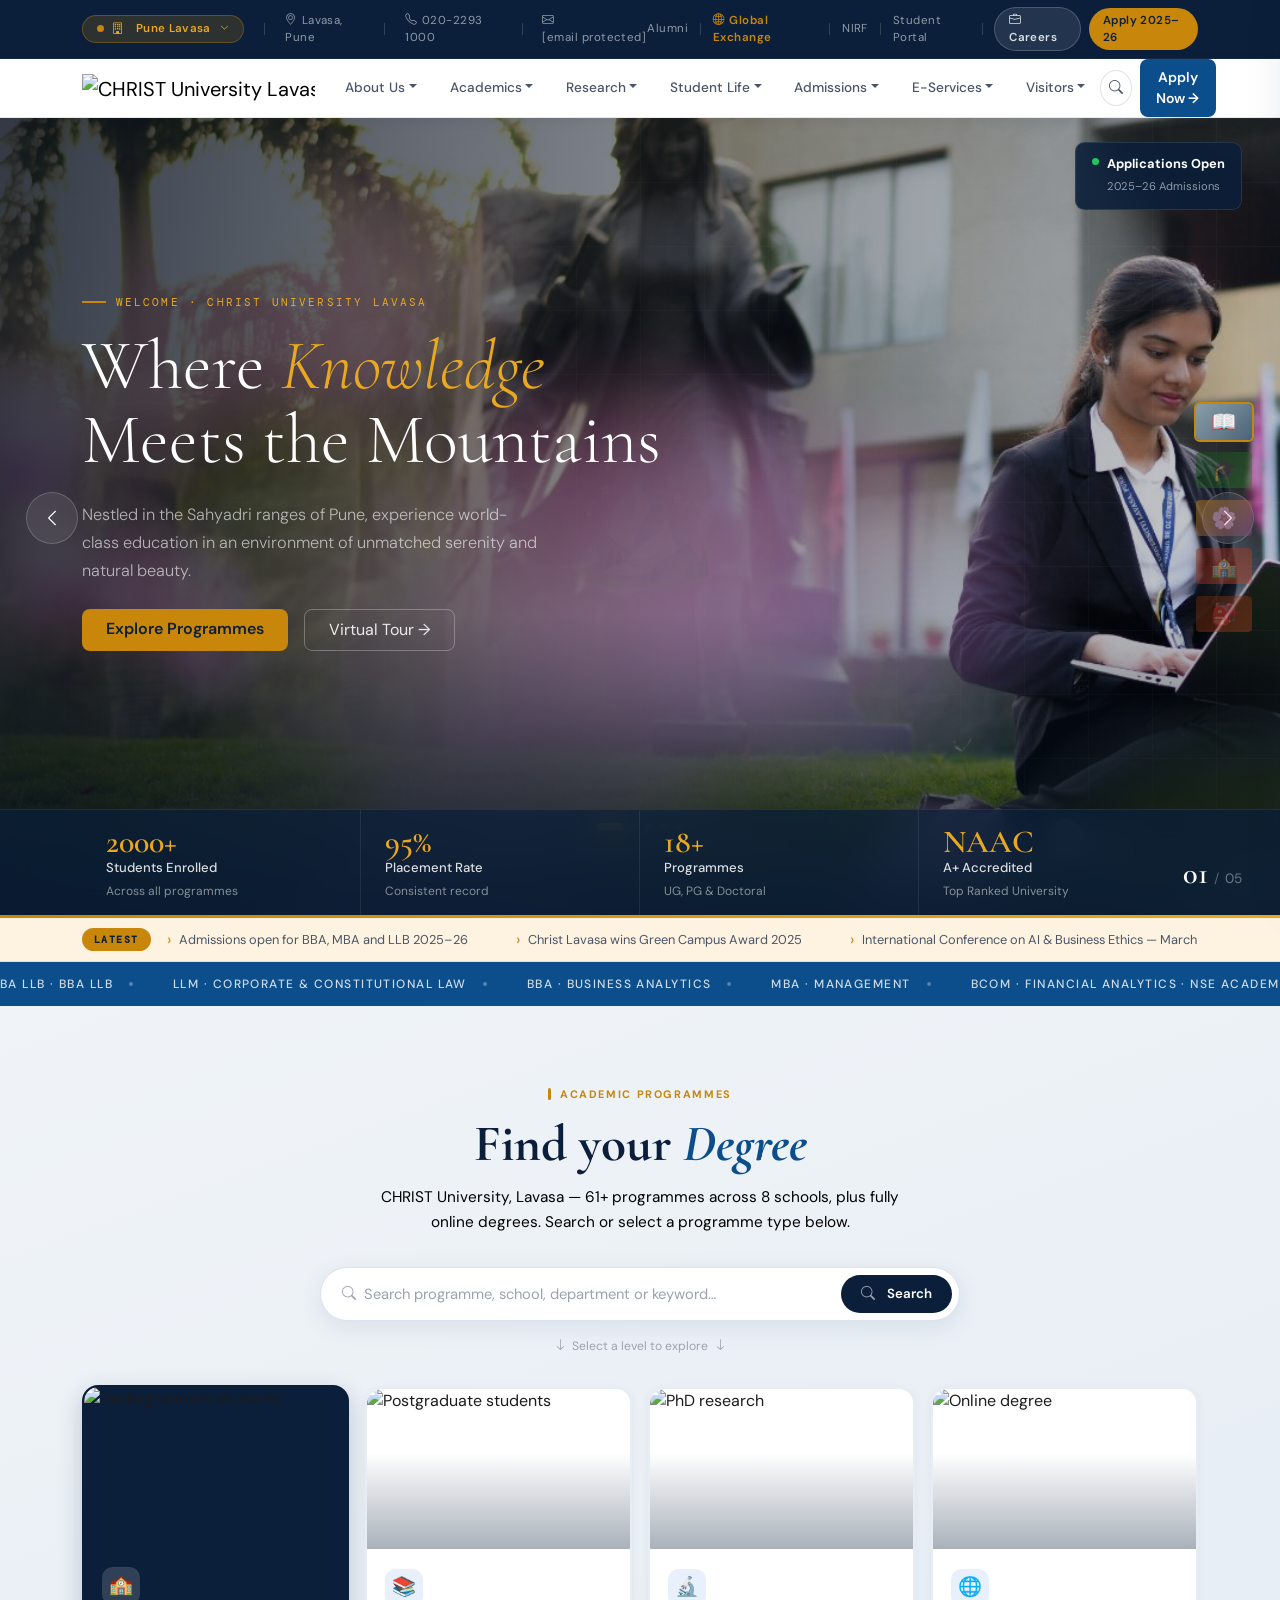
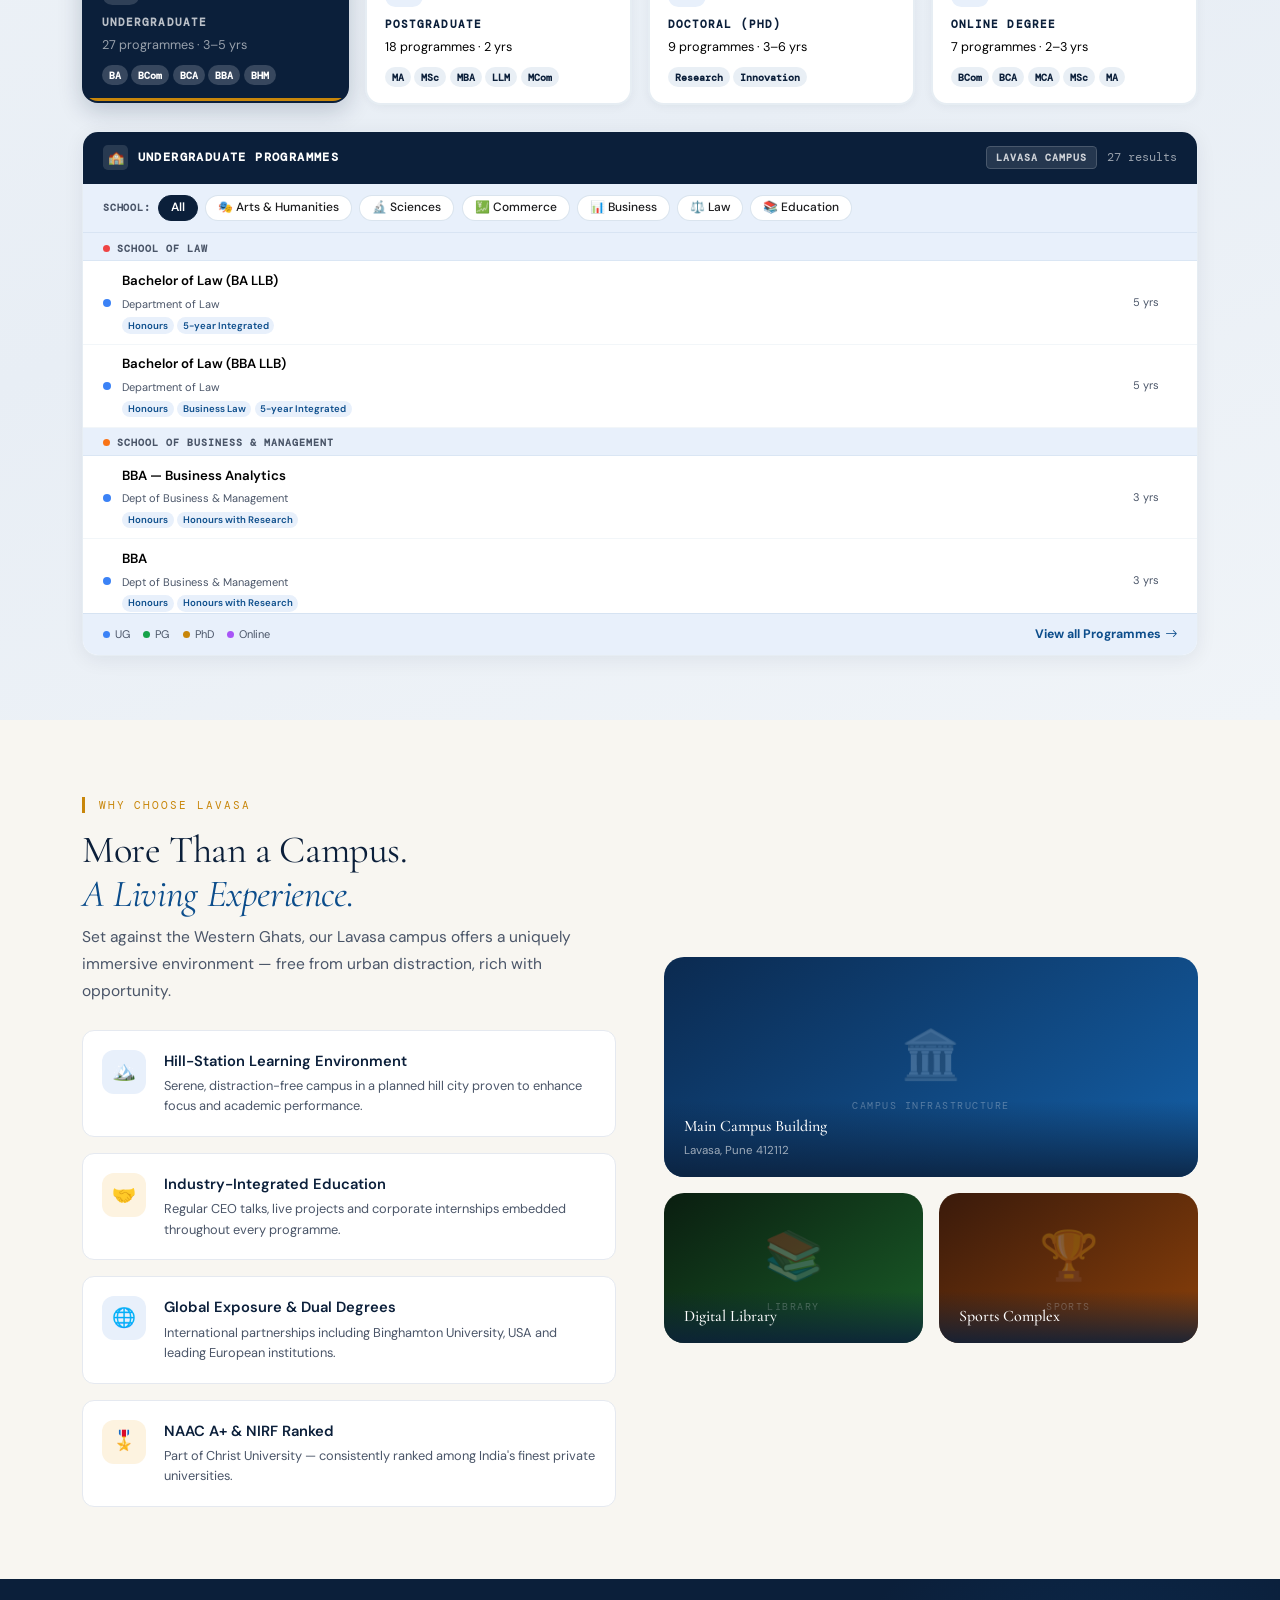
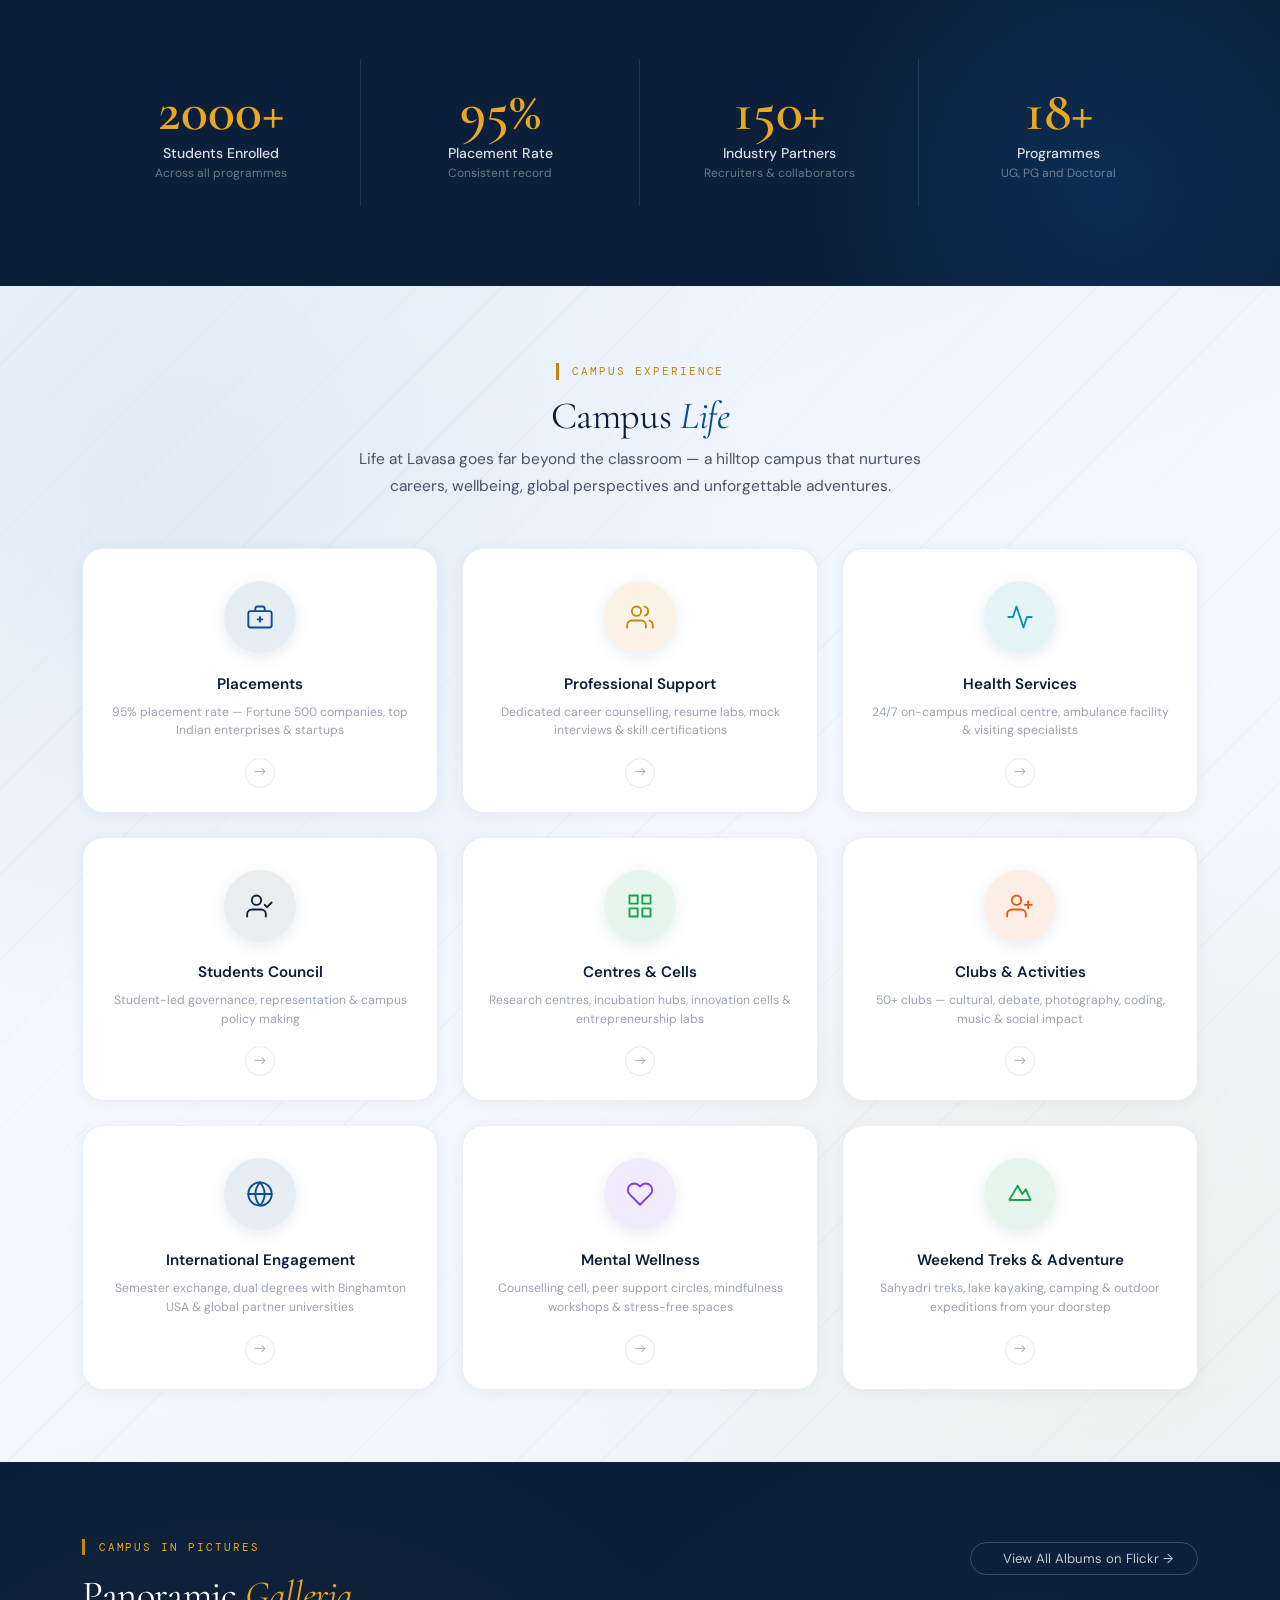
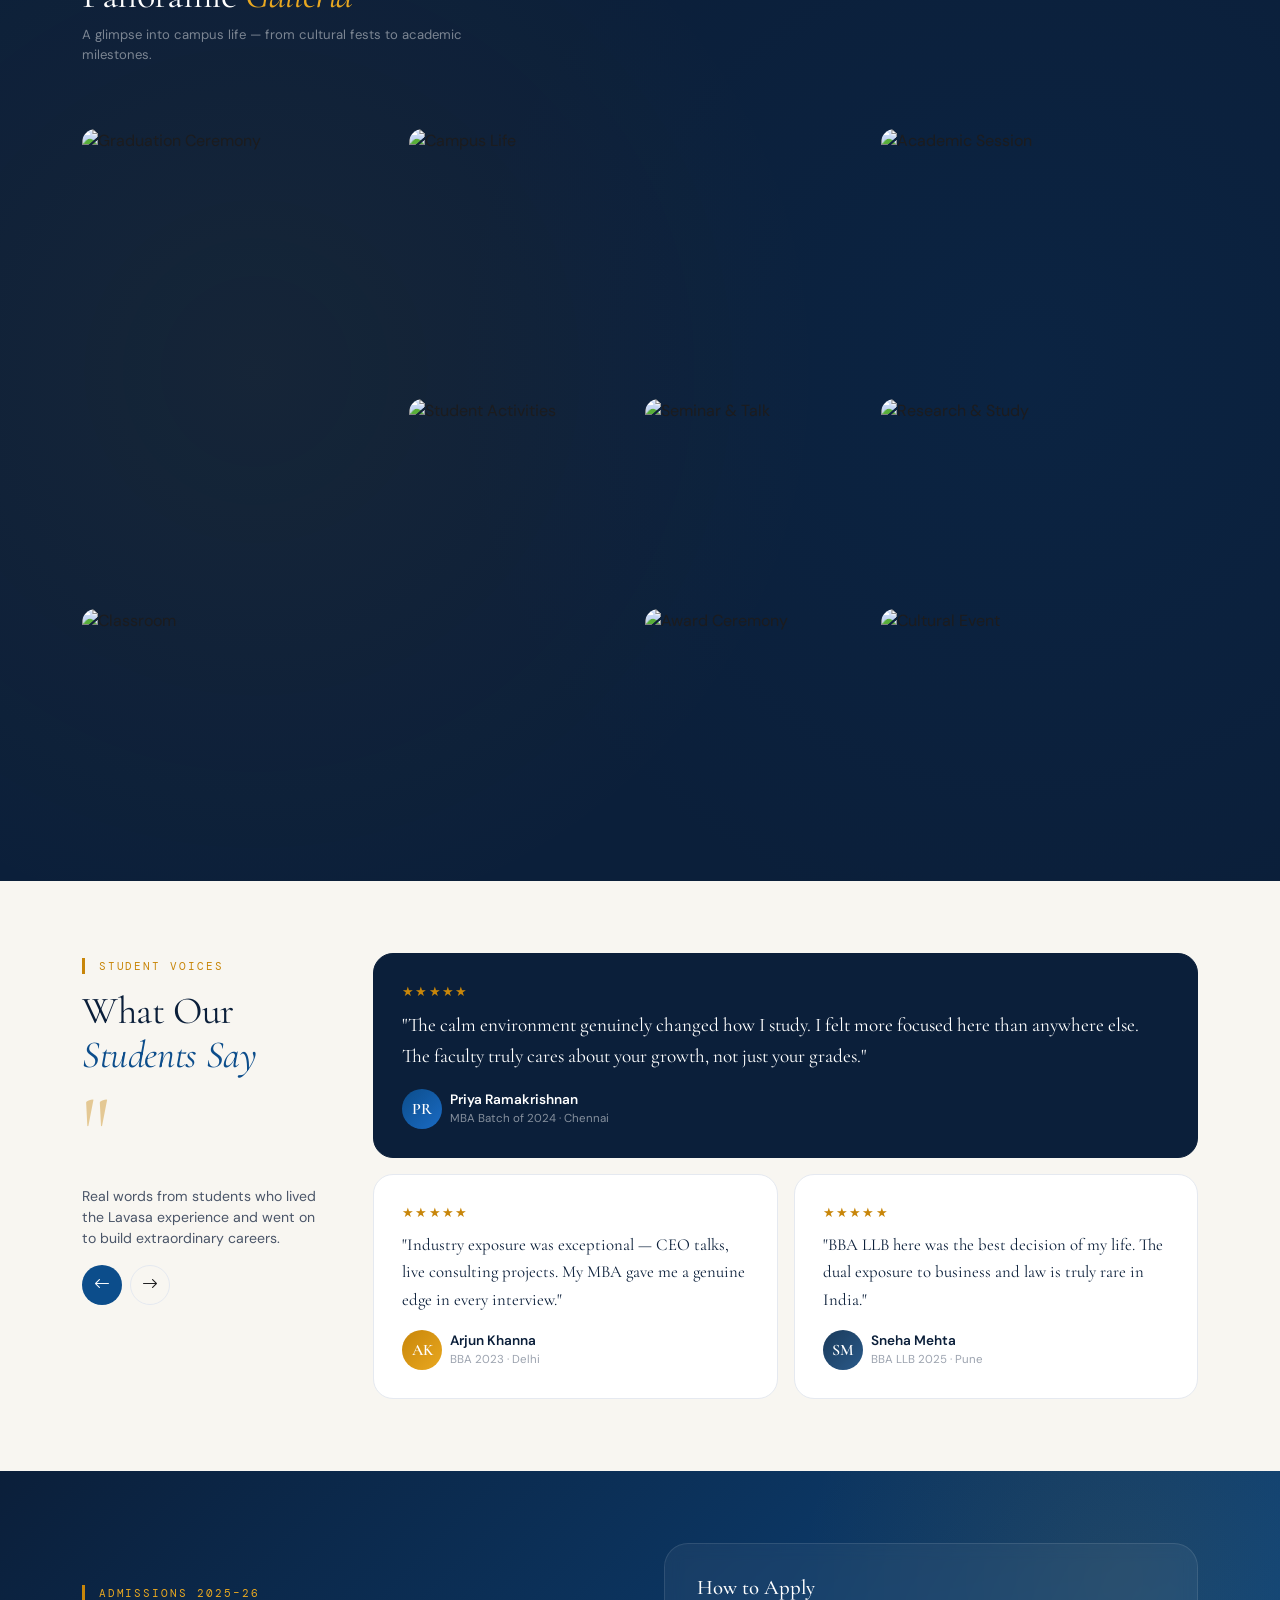
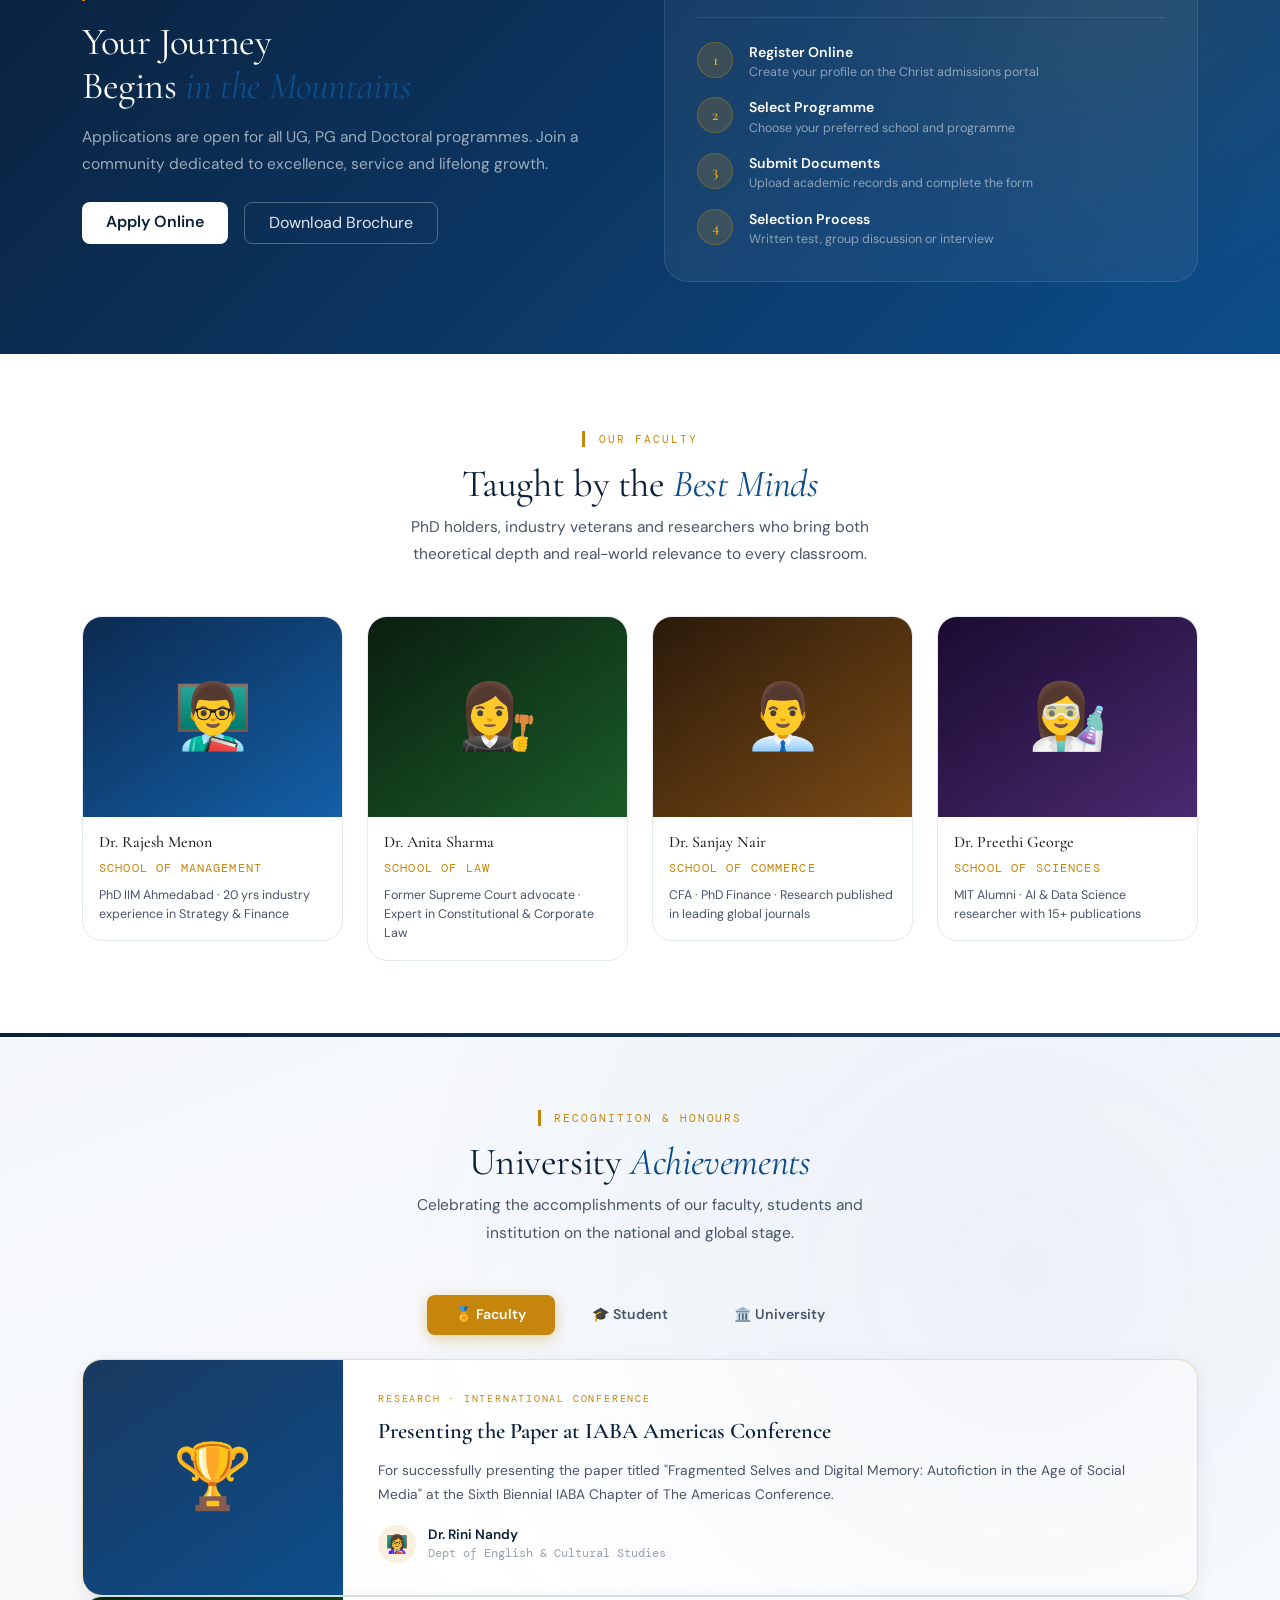
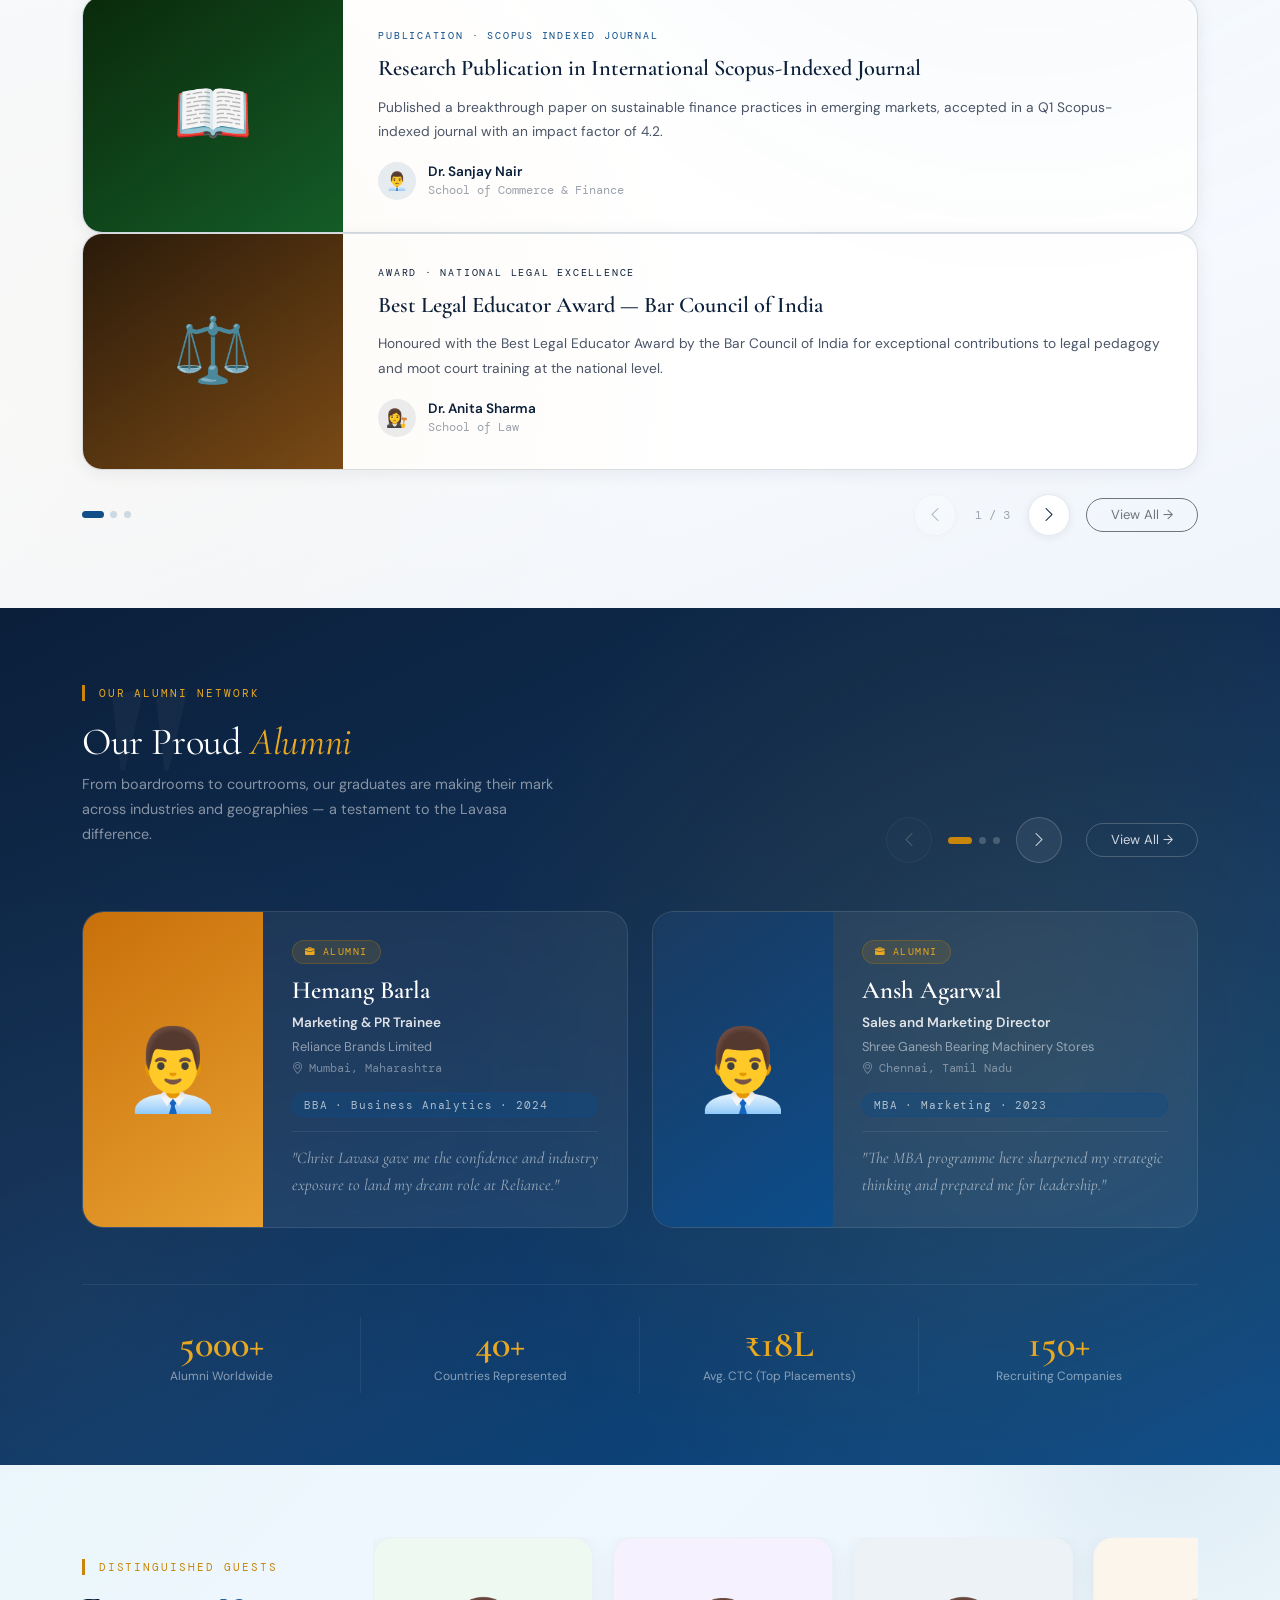
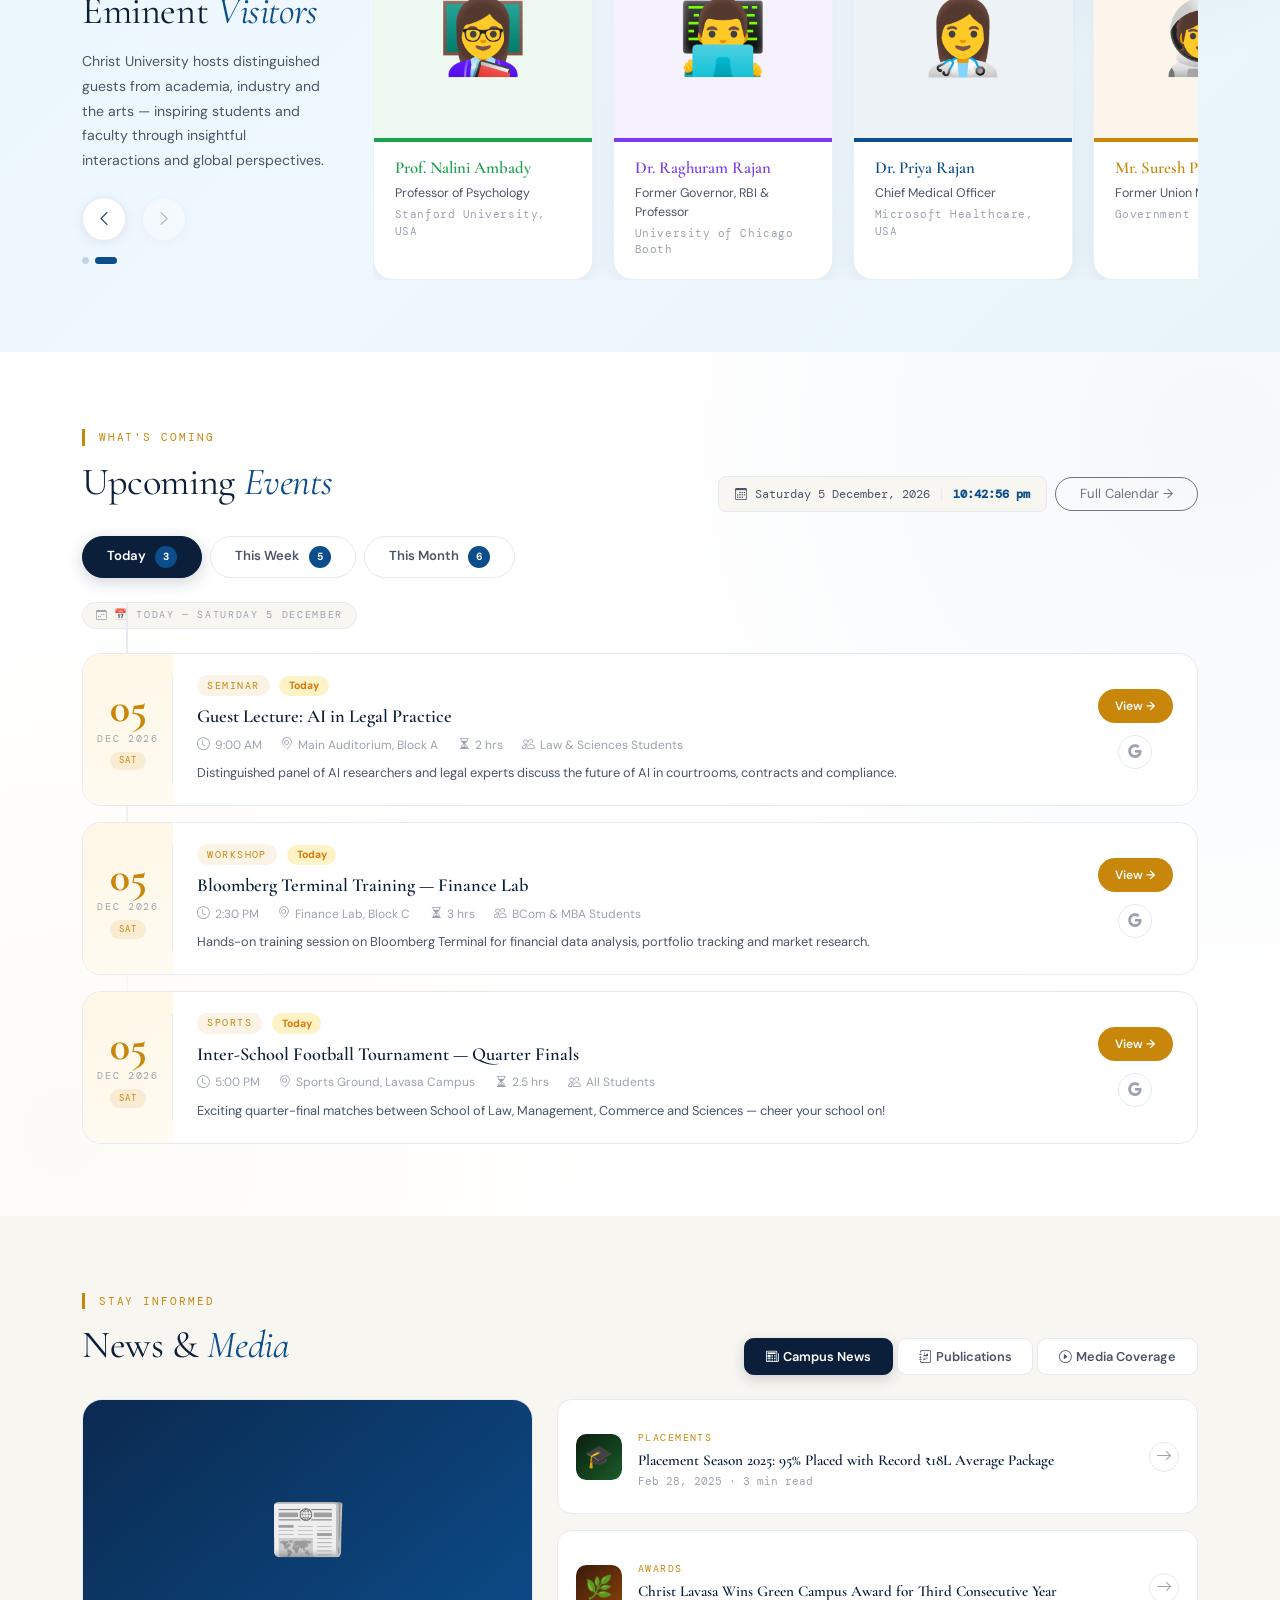
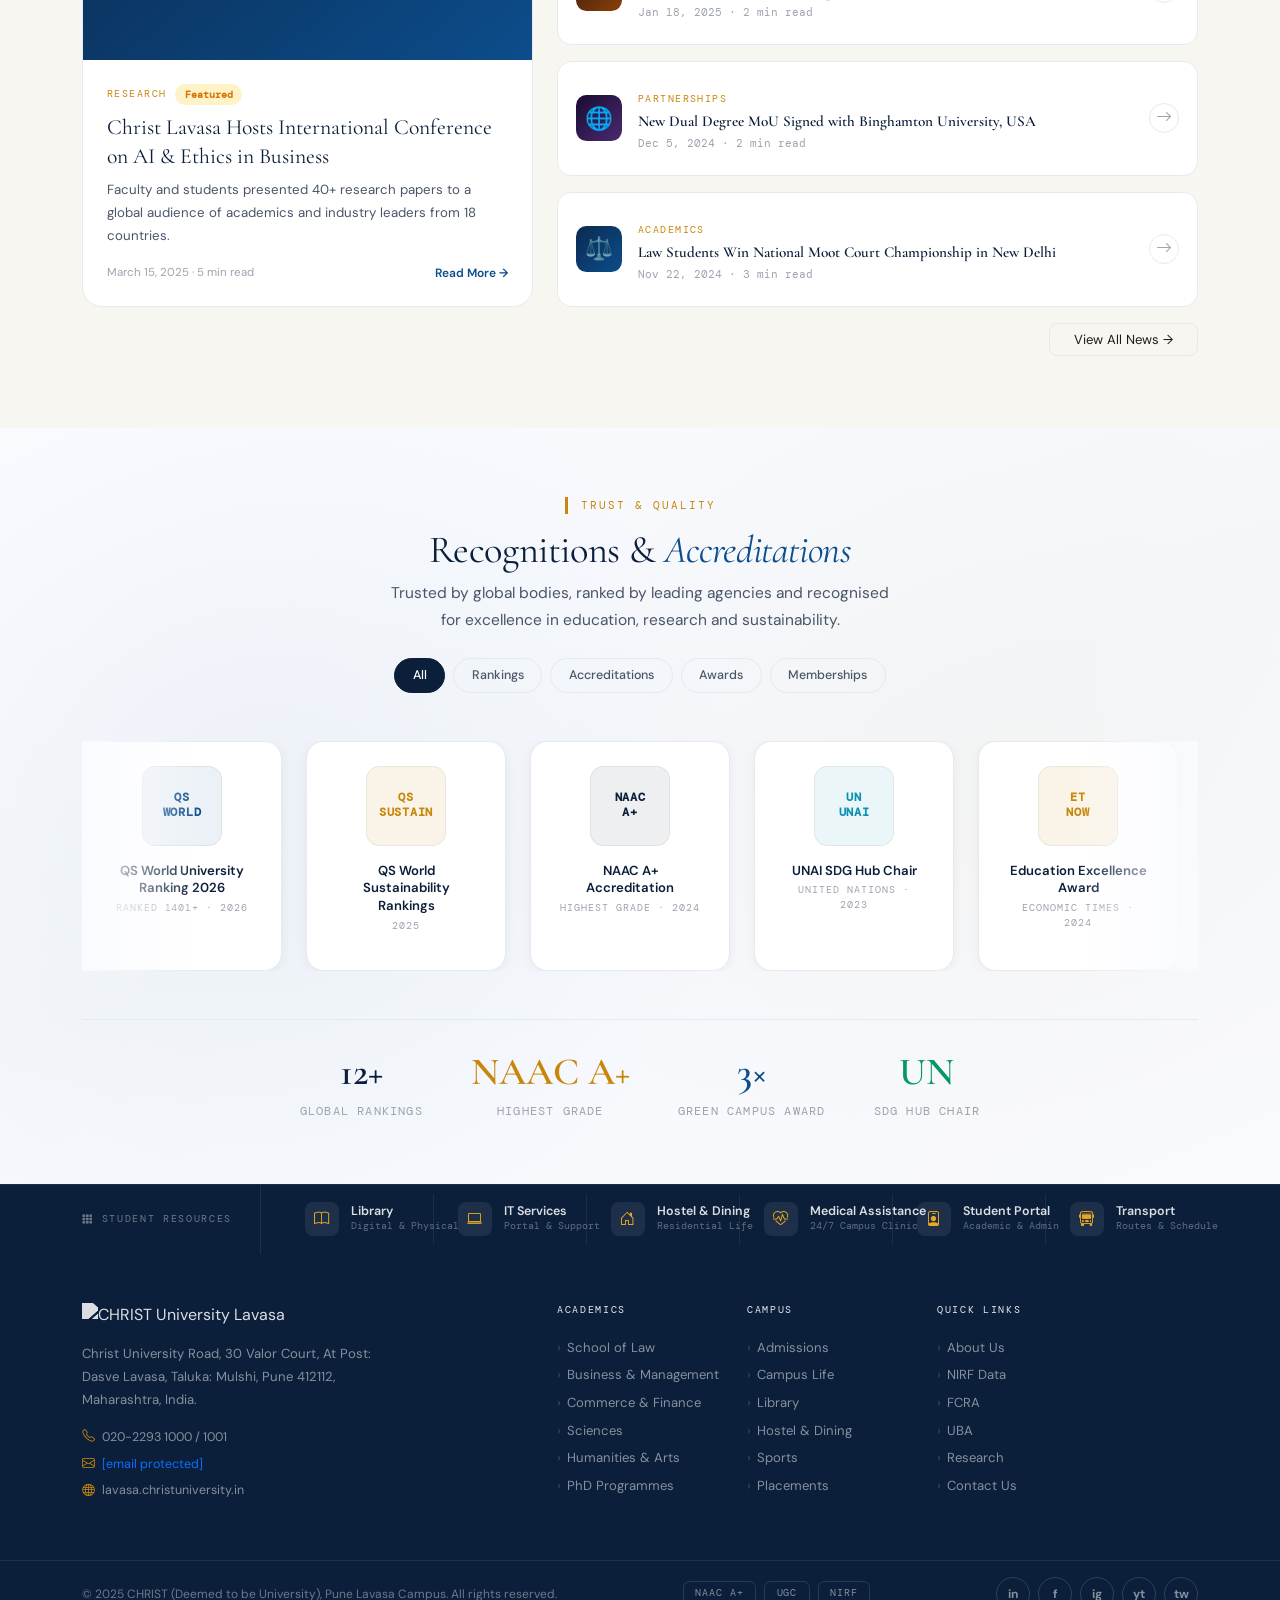
==== index.html @ c71c7eed "Add files via upload fixed search filtering and displaying the searched programmes" ====
<!DOCTYPE html>
<html lang="en">
<head>
<meta charset="UTF-8">
<meta name="viewport" content="width=device-width, initial-scale=1.0">
<title>CHRIST (Deemed to be University) — Pune Lavasa Campus</title>
<link href="https://cdn.jsdelivr.net/npm/bootstrap@5.3.3/dist/css/bootstrap.min.css" rel="stylesheet">
<link href="https://cdn.jsdelivr.net/npm/bootstrap-icons@1.11.3/font/bootstrap-icons.min.css" rel="stylesheet">
<link href="https://fonts.googleapis.com/css2?family=Cormorant+Garamond:ital,wght@0,300;0,400;0,600;0,700;1,300;1,400&family=DM+Sans:opsz,wght@9..40,300;9..40,400;9..40,500;9..40,600&family=DM+Mono:wght@400;500&display=swap" rel="stylesheet">
<style>
:root{--cu-navy:#0B1F3A;--cu-blue:#0C4D8B;--cu-blue-lt:#1A6BC4;--cu-blue-pale:#E8F0FB;--cu-gold:#C8860A;--cu-gold-lt:#E9A820;--cu-gold-pale:#FDF3E0;--cu-cream:#F8F6F1;--cu-text:#1C1C1E;--cu-text-2:#4A5568;--cu-text-3:#9CA3AF;--cu-border:#E5E9F0;--shadow-sm:0 2px 12px rgba(11,31,58,.07);--shadow:0 6px 32px rgba(11,31,58,.10);--shadow-lg:0 20px 60px rgba(11,31,58,.14);}
html{scroll-behavior:smooth;}
body{font-family:'DM Sans',sans-serif;color:var(--cu-text);-webkit-font-smoothing:antialiased;}html{overflow-x:hidden;}
h1,h2,h3,h4,h5,h6{font-family:'Cormorant Garamond',serif;}
a{text-decoration:none;}
.font-serif{font-family:'Cormorant Garamond',serif;}
.font-mono{font-family:'DM Mono',monospace;}
.text-gold{color:var(--cu-gold)!important;}
.text-gold-lt{color:var(--cu-gold-lt)!important;}
.text-navy{color:var(--cu-navy)!important;}
.bg-navy{background-color:var(--cu-navy)!important;}
.bg-blue{background-color:var(--cu-blue)!important;}
.bg-cream{background-color:var(--cu-cream)!important;}
.bg-blue-pale{background-color:var(--cu-blue-pale)!important;}
.bg-gold-pale{background-color:var(--cu-gold-pale)!important;}
.section-label{display:inline-flex;align-items:center;font-family:'DM Mono',monospace;font-size:.68rem;letter-spacing:.18em;text-transform:uppercase;color:var(--cu-gold);margin-bottom:.9rem;padding-left:.85rem;border-left:3px solid var(--cu-gold);}
.section-title{font-size:clamp(1.9rem,3vw,2.8rem);font-weight:400;color:var(--cu-navy);line-height:1.15;letter-spacing:-.01em;}
.section-title em{font-style:italic;color:var(--cu-blue);}
.section-sub{font-size:.97rem;color:var(--cu-text-2);line-height:1.75;max-width:520px;}
.btn-cu-gold{background:var(--cu-gold);color:var(--cu-navy);font-weight:600;border:none;transition:all .22s;}
.btn-cu-gold:hover{background:var(--cu-gold-lt);color:var(--cu-navy);transform:translateY(-2px);box-shadow:0 8px 24px rgba(200,134,10,.35);}
.btn-cu-blue{background:var(--cu-blue);color:#fff;font-weight:600;border:none;transition:all .22s;}
.btn-cu-blue:hover{background:var(--cu-navy);color:#fff;transform:translateY(-2px);}
.btn-cu-ghost{border:1.5px solid rgba(255,255,255,.28);color:rgba(255,255,255,.88);background:transparent;transition:all .22s;}
.btn-cu-ghost:hover{border-color:rgba(255,255,255,.7);color:#fff;background:transparent;}
.btn-cu-white{background:#fff;color:var(--cu-navy);font-weight:600;border:none;transition:all .22s;}
.btn-cu-white:hover{background:var(--cu-gold-lt);color:var(--cu-navy);}
.btn-cu-outline{border:1.5px solid var(--cu-border);color:var(--cu-text);background:transparent;transition:all .22s;}
.btn-cu-outline:hover{border-color:var(--cu-blue);color:var(--cu-blue);}
.reveal{opacity:1;transform:none;}
.reveal.visible{opacity:1;transform:none;}

/* TOP BAR */
#topbar{background:var(--cu-navy);padding:.45rem 0;border-bottom:1px solid rgba(255,255,255,.05);}
#topbar a{font-size:.72rem;color:rgba(255,255,255,.55);letter-spacing:.04em;transition:color .2s;}
#topbar a:hover{color:var(--cu-gold-lt);}
#topbar .apply-pill{background:var(--cu-gold);color:var(--cu-navy)!important;font-weight:600;padding:.22rem .85rem;border-radius:2rem;}
#topbar .apply-pill:hover{background:var(--cu-gold-lt)!important;}
#topbar .careers-pill{background:rgba(255,255,255,.1);color:rgba(255,255,255,.85)!important;
  font-weight:600;padding:.22rem .85rem;border-radius:2rem;border:1px solid rgba(255,255,255,.18);
  transition:all .2s!important;}
#topbar .careers-pill:hover{background:rgba(255,255,255,.18)!important;color:#fff!important;
  border-color:rgba(255,255,255,.35)!important;}
/* CAMPUS SWITCHER */
.campus-switcher{position:relative;}
.campus-current-btn{display:flex;align-items:center;gap:.5rem;
  background:rgba(200,134,10,.18);border:1px solid rgba(200,134,10,.35);
  color:var(--cu-gold-lt)!important;font-weight:600!important;font-size:.72rem!important;
  padding:.28rem .85rem!important;border-radius:2rem;cursor:pointer;
  transition:all .22s;white-space:nowrap;letter-spacing:.03em;}
.campus-current-btn:hover{background:rgba(200,134,10,.28)!important;border-color:var(--cu-gold)!important;
  color:#fff!important;}
.campus-current-btn .cc-dot{width:7px;height:7px;border-radius:50%;
  background:var(--cu-gold);flex-shrink:0;animation:ccPulse 2s infinite;}
@keyframes ccPulse{0%,100%{opacity:1;transform:scale(1);}50%{opacity:.5;transform:scale(.8);}}
.campus-current-btn .cc-chevron{font-size:.55rem;transition:transform .22s;margin-left:.1rem;}
.campus-switcher.open .cc-chevron{transform:rotate(180deg);}
/* Dropdown panel */
.campus-drop{position:absolute;top:calc(100% + .75rem);left:0;right:auto;
  background:#fff;border-radius:1rem;border:1px solid rgba(11,31,58,.1);
  box-shadow:0 20px 60px rgba(11,31,58,.18);z-index:1050;
  width:700px;max-width:calc(100vw - 2rem);opacity:0;transform:translateY(-8px);
  pointer-events:none;transition:opacity .25s,transform .25s;}
.campus-switcher.open .campus-drop{opacity:1;transform:translateY(0);pointer-events:all;}
.campus-drop-head{padding:1rem 1.4rem .75rem;border-bottom:1px solid rgba(11,31,58,.07);
  display:flex;align-items:center;justify-content:space-between;}
.campus-drop-title{font-family:'Cormorant Garamond',serif;font-size:1rem;font-weight:600;
  color:var(--cu-navy);}
.campus-drop-subtitle{font-size:.65rem;color:var(--cu-text-3);font-family:'DM Mono',monospace;
  letter-spacing:.1em;text-transform:uppercase;}
.campus-drop-close{width:26px;height:26px;border-radius:50%;border:1px solid var(--cu-border);
  background:transparent;display:flex;align-items:center;justify-content:center;
  cursor:pointer;color:var(--cu-text-3);font-size:.7rem;transition:all .18s;}
.campus-drop-close:hover{background:var(--cu-navy);border-color:var(--cu-navy);color:#fff;}
/* Campus grid */
.campus-grid{display:grid;grid-template-columns:repeat(3,1fr);gap:.6rem;padding:1rem 1.1rem 1.1rem;}
.campus-item{display:flex;align-items:center;gap:.7rem;padding:.75rem .9rem;
  border-radius:.75rem;border:1.5px solid var(--cu-border);cursor:pointer;
  transition:all .22s;text-decoration:none;position:relative;overflow:hidden;}
.campus-item::before{content:'';position:absolute;inset:0;opacity:0;transition:opacity .22s;
  background:linear-gradient(135deg,rgba(12,77,139,.06),rgba(200,134,10,.04));}
.campus-item:hover{border-color:var(--cu-blue);box-shadow:0 4px 18px rgba(12,77,139,.1);
  transform:translateY(-2px);}
.campus-item:hover::before{opacity:1;}
.campus-item.current{border-color:var(--cu-gold);background:rgba(200,134,10,.05);}
.campus-item.current::after{content:'You are here';position:absolute;top:.35rem;right:.5rem;
  font-size:.5rem;font-family:'DM Mono',monospace;letter-spacing:.1em;text-transform:uppercase;
  color:var(--cu-gold);font-weight:600;}
/* Campus icon */
.ci-icon{width:36px;height:36px;border-radius:.55rem;display:flex;align-items:center;
  justify-content:center;font-size:1.1rem;flex-shrink:0;background:rgba(12,77,139,.08);}
.campus-item.current .ci-icon{background:rgba(200,134,10,.12);}
.campus-item:hover .ci-icon{background:rgba(12,77,139,.14);}
/* Campus text */
.ci-city{font-family:'DM Mono',monospace;font-size:.58rem;color:var(--cu-text-3);
  letter-spacing:.1em;text-transform:uppercase;margin-bottom:.15rem;}
.ci-name{font-size:.8rem;font-weight:600;color:var(--cu-navy);line-height:1.2;}
.ci-tag{font-size:.6rem;color:var(--cu-text-3);margin-top:.1rem;}
/* Footer note */
.campus-drop-footer{padding:.6rem 1.4rem;border-top:1px solid rgba(11,31,58,.06);
  display:flex;align-items:center;justify-content:space-between;
  background:rgba(11,31,58,.02);border-radius:0 0 1rem 1rem;}
.campus-drop-footer span{font-size:.65rem;color:var(--cu-text-3);}
.campus-drop-footer a{font-size:.65rem;color:var(--cu-blue);font-weight:600;text-decoration:none;}
.campus-drop-footer a:hover{color:var(--cu-navy);}

.topbar-sep{width:1px;height:12px;background:rgba(255,255,255,.15);display:inline-block;margin:0 .25rem;vertical-align:middle;}

/* NAVBAR */
#mainNav{background:#fff!important;border-bottom:1px solid var(--cu-border);box-shadow:var(--shadow-sm);padding:0;}
#mainNav .navbar-brand img{height:52px;width:auto;}
#mainNav .nav-link{font-size:.85rem;color:var(--cu-text-2)!important;font-weight:500;padding:.5rem .9rem!important;border-radius:.5rem;transition:all .2s;}
#mainNav .nav-link:hover{color:var(--cu-blue)!important;background:var(--cu-blue-pale);}
.mega-dropdown .dropdown-menu{min-width:480px;border:1px solid var(--cu-border);border-radius:1rem;box-shadow:var(--shadow-lg);padding:1.5rem;margin-top:.5rem;}
.dd-item{display:flex;align-items:flex-start;gap:.75rem;padding:.75rem;border-radius:.6rem;transition:background .18s;cursor:pointer;}
.dd-item:hover{background:var(--cu-blue-pale);}
.dd-icon{width:36px;height:36px;border-radius:.5rem;background:var(--cu-blue-pale);display:flex;align-items:center;justify-content:center;font-size:1rem;flex-shrink:0;}
.dd-item:hover .dd-icon{background:var(--cu-blue);}
.dd-text h6{font-size:.83rem;font-weight:600;color:var(--cu-navy);margin-bottom:.2rem;font-family:'DM Sans',sans-serif;}
.dd-text small{font-size:.73rem;color:var(--cu-text-3);line-height:1.45;}

/* HERO CAROUSEL */
#heroCarousel{height:calc(100vh - 100px);min-height:560px;max-height:820px;}
.hero-slide{height:calc(100vh - 100px);min-height:560px;max-height:820px;position:relative;display:flex;align-items:center;}
.slide-bg{position:absolute;inset:0;background-size:cover;background-position:center;transform:scale(1.06);transition:transform 8s ease;}
.carousel-item.active .slide-bg{transform:scale(1);}
.slide-overlay{position:absolute;inset:0;background:linear-gradient(100deg,rgba(7,15,30,.82) 0%,rgba(7,15,30,.45) 55%,rgba(7,15,30,.18) 100%);}
.slide-overlay::after{content:'';position:absolute;bottom:0;left:0;right:0;height:38%;background:linear-gradient(to top,rgba(7,15,30,.88),transparent);}
.sb1{background:url("1.webp") center center/cover no-repeat;}
.sb2{background:url("2.webp") center center/cover no-repeat;}
.sb3{background:url("3.webp") center 30%/cover no-repeat;}
.sb4{background:url("4.webp") center 40%/cover no-repeat;}
.sb5{background:url("5.webp") center 40%/cover no-repeat;}
.sb1::before,.sb2::before,.sb3::before,.sb4::before,.sb5::before{content:'';position:absolute;inset:0;opacity:.035;background-image:linear-gradient(rgba(255,255,255,1) 1px,transparent 1px),linear-gradient(90deg,rgba(255,255,255,1) 1px,transparent 1px);background-size:64px 64px;}
.sb-icon{position:absolute;inset:0;display:flex;align-items:center;justify-content:center;font-size:8rem;opacity:.06;pointer-events:none;}
.slide-tag{opacity:0;transform:translateY(18px);transition:opacity .55s .2s,transform .55s .2s;}
.slide-h1{opacity:0;transform:translateY(24px);transition:opacity .65s .38s,transform .65s .38s;font-size:clamp(2.8rem,5.5vw,5.2rem);font-weight:300;line-height:1.05;}
.slide-h1 em{font-style:italic;color:var(--cu-gold-lt);}
.slide-p{opacity:0;transform:translateY(18px);transition:opacity .6s .55s,transform .6s .55s;font-size:1.02rem;color:rgba(255,255,255,.62);line-height:1.72;font-weight:300;max-width:460px;}
.slide-btns{opacity:0;transform:translateY(14px);transition:opacity .55s .7s,transform .55s .7s;}
.carousel-item.active .slide-tag,.carousel-item.active .slide-h1,.carousel-item.active .slide-p,.carousel-item.active .slide-btns{opacity:1;transform:translateY(0);}
.slide-eyebrow-line{width:24px;height:2px;background:var(--cu-gold);display:inline-block;vertical-align:middle;margin-right:.6rem;}
.slide-tag-text{font-family:'DM Mono',monospace;font-size:.68rem;letter-spacing:.2em;text-transform:uppercase;color:var(--cu-gold-lt);}
.carousel-control-prev,.carousel-control-next{width:52px;height:52px;top:50%;transform:translateY(-50%);background:rgba(255,255,255,.08);border:1px solid rgba(255,255,255,.18);border-radius:50%;opacity:1;backdrop-filter:blur(8px);transition:all .25s;}
.carousel-control-prev{left:2%;}
.carousel-control-next{right:2%;}
.carousel-control-prev:hover,.carousel-control-next:hover{background:var(--cu-gold);border-color:var(--cu-gold);}
.carousel-control-prev-icon,.carousel-control-next-icon{width:18px;height:18px;}
.carousel-indicators{bottom:4.5rem;}
.carousel-indicators [data-bs-target]{width:7px;height:7px;border-radius:50%;background:rgba(255,255,255,.35);border:none;margin:0 4px;transition:all .3s;}
.carousel-indicators .active{background:var(--cu-gold);width:26px;border-radius:3.5px;}
.hero-progress{position:absolute;bottom:0;left:0;right:0;height:3px;background:rgba(255,255,255,.08);z-index:20;}
.hero-progress-fill{height:100%;background:linear-gradient(90deg,var(--cu-gold),var(--cu-gold-lt));width:0;transition:width linear;}
.hero-live-badge{position:absolute;top:1.5rem;right:3%;z-index:20;background:rgba(11,31,58,.88);border:1px solid rgba(255,255,255,.1);backdrop-filter:blur(12px);border-radius:.6rem;padding:.7rem 1rem;opacity:0;transform:translateX(12px);transition:opacity .5s 1s,transform .5s 1s;}
.hero-live-badge.show{opacity:1;transform:translateX(0);}
.live-dot{width:7px;height:7px;background:#22c55e;border-radius:50%;animation:lpulse 1.8s infinite;flex-shrink:0;margin-top:3px;}
@keyframes lpulse{0%,100%{box-shadow:0 0 0 2px rgba(34,197,94,.3)}50%{box-shadow:0 0 0 6px rgba(34,197,94,.06)}}
.hero-thumbs{position:absolute;right:2%;top:50%;transform:translateY(-50%);z-index:20;display:flex;flex-direction:column;gap:.5rem;}
.hero-thumb{width:60px;height:40px;border-radius:6px;overflow:hidden;cursor:pointer;border:2px solid transparent;opacity:.45;transition:all .25s;}
.hero-thumb.active{border-color:var(--cu-gold);opacity:1;}
.hero-thumb:hover{opacity:.8;}
.hero-thumb-inner{width:100%;height:100%;display:flex;align-items:center;justify-content:center;font-size:1.3rem;}
.hero-counter{position:absolute;bottom:1.8rem;right:3%;z-index:20;display:flex;align-items:baseline;gap:.35rem;}
.hero-counter .cur{font-family:'Cormorant Garamond',serif;font-size:1.9rem;font-weight:600;color:#fff;line-height:1;}
.hero-counter .sep{color:rgba(255,255,255,.3);font-size:.85rem;}
.hero-counter .tot{font-size:.85rem;color:rgba(255,255,255,.4);}
.hero-stats-strip{background:rgba(11,31,58,.72);backdrop-filter:blur(16px);border-top:1px solid rgba(255,255,255,.08);position:absolute;bottom:0;left:0;right:0;z-index:10;}
.h-stat{padding:1rem 1.5rem;border-right:1px solid rgba(255,255,255,.08);}
.h-stat:last-child{border-right:none;}
.h-stat-num{font-family:'Cormorant Garamond',serif;font-size:2rem;font-weight:600;color:var(--cu-gold-lt);line-height:1;}
.h-stat-lbl strong{display:block;font-size:.82rem;color:rgba(255,255,255,.85);font-weight:500;}
.h-stat-lbl span{font-size:.75rem;color:rgba(255,255,255,.5);}

/* TICKER */
.ticker-bar{background:var(--cu-gold-pale);border-bottom:1px solid rgba(200,134,10,.2);padding:.6rem 0;}
.ticker-label{background:var(--cu-gold);color:var(--cu-navy);font-size:.65rem;font-weight:700;letter-spacing:.14em;text-transform:uppercase;padding:.22rem .75rem;border-radius:2rem;font-family:'DM Mono',monospace;white-space:nowrap;}
.ticker-scroll{overflow:hidden;flex:1;}
.ticker-inner{display:flex;gap:3rem;animation:tickerAnim 32s linear infinite;white-space:nowrap;}
@keyframes tickerAnim{from{transform:translateX(0)}to{transform:translateX(-50%)}}
.t-item{font-size:.8rem;color:var(--cu-text-2);flex-shrink:0;display:flex;align-items:center;gap:.5rem;}
.t-item::before{content:'›';color:var(--cu-gold);font-size:1rem;}

/* MARQUEE */
.marquee-bar{background:var(--cu-blue);padding:.8rem 0;overflow:hidden;}
.marquee-track{display:flex;gap:2.5rem;animation:marqueeAnim 40s linear infinite;white-space:nowrap;}
@keyframes marqueeAnim{from{transform:translateX(0)}to{transform:translateX(-50%)}}
.m-item{font-size:.75rem;font-weight:500;letter-spacing:.12em;text-transform:uppercase;color:rgba(255,255,255,.8);flex-shrink:0;display:flex;align-items:center;gap:1rem;}
.m-sep{width:4px;height:4px;background:rgba(255,255,255,.3);border-radius:50%;}

/* PROGRAMMES */
.school-tab-btn{padding:.52rem 1.2rem;border-radius:2rem;font-size:.82rem;font-weight:500;border:1.5px solid var(--cu-border);color:var(--cu-text-2);cursor:pointer;transition:all .22s;background:transparent;white-space:nowrap;}
.school-tab-btn:hover{border-color:var(--cu-blue);color:var(--cu-blue);}
.school-tab-btn.active{background:var(--cu-navy);border-color:var(--cu-navy);color:#fff;}
/* COURSE SEARCH */
.course-search-wrap{position:relative;max-width:680px;margin:0 auto 2.5rem;}
.course-search-box{display:flex;align-items:center;background:#fff;border:2px solid var(--cu-border);
  border-radius:1rem;padding:.6rem .6rem .6rem 1.2rem;transition:all .3s;
  box-shadow:0 4px 20px rgba(11,31,58,.07);}
.course-search-box:focus-within{border-color:var(--cu-blue);box-shadow:0 4px 28px rgba(12,77,139,.15);}
.course-search-box i{color:var(--cu-text-3);font-size:1.1rem;margin-right:.75rem;flex-shrink:0;transition:color .2s;}
.course-search-box:focus-within i{color:var(--cu-blue);}
.course-search-input{flex:1;border:none;outline:none;font-size:.95rem;color:var(--cu-text);
  background:transparent;font-family:'DM Sans',sans-serif;}
.course-search-input::placeholder{color:var(--cu-text-3);}
.course-search-btn{background:var(--cu-blue);color:#fff;border:none;border-radius:.65rem;
  padding:.65rem 1.4rem;font-size:.82rem;font-weight:600;cursor:pointer;
  transition:all .2s;white-space:nowrap;flex-shrink:0;}
.course-search-btn:hover{background:var(--cu-navy);}
.course-search-clear{width:30px;height:30px;border:none;background:var(--cu-cream);
  border-radius:50%;display:none;align-items:center;justify-content:center;
  cursor:pointer;color:var(--cu-text-3);font-size:.8rem;margin-right:.4rem;transition:all .2s;}
.course-search-clear:hover{background:var(--cu-border);color:var(--cu-navy);}
.course-search-clear.show{display:flex;}
/* Dropdown results */
.course-results-drop{position:absolute;top:calc(100% + .6rem);left:0;right:0;
  background:#fff;border:1.5px solid var(--cu-border);border-radius:1rem;
  box-shadow:0 16px 50px rgba(11,31,58,.13);z-index:200;
  max-height:420px;overflow-y:auto;display:none;}
.course-results-drop.open{display:block;}
.course-results-drop::-webkit-scrollbar{width:5px;}
.course-results-drop::-webkit-scrollbar-thumb{background:var(--cu-border);border-radius:3px;}
/* Result item */
.cr-item{display:flex;align-items:flex-start;gap:.9rem;padding:1rem 1.25rem;
  border-bottom:1px solid var(--cu-border);cursor:pointer;transition:background .18s;}
.cr-item:last-child{border-bottom:none;}
.cr-item:hover{background:var(--cu-blue-pale);}
.cr-item:hover .cr-i-name{color:var(--cu-blue);}
.cr-i-icon{width:38px;height:38px;border-radius:.6rem;display:flex;align-items:center;
  justify-content:center;font-size:1.1rem;flex-shrink:0;margin-top:.1rem;}
.cr-i-body{flex:1;}
.cr-i-name{font-size:.88rem;font-weight:600;color:var(--cu-navy);line-height:1.3;
  margin-bottom:.3rem;transition:color .18s;}
.cr-i-breadcrumb{display:flex;align-items:center;gap:.35rem;flex-wrap:wrap;}
.cr-i-school{font-size:.68rem;font-weight:500;padding:.15rem .6rem;border-radius:2rem;}
.cr-i-dept{font-size:.68rem;color:var(--cu-text-3);font-family:'DM Mono',monospace;}
.cr-i-level{font-size:.65rem;font-weight:600;padding:.13rem .55rem;border-radius:2rem;
  font-family:'DM Mono',monospace;letter-spacing:.06em;}
.lv-ug  {background:#EFF6FF;color:#1D4ED8;}
.lv-pg  {background:#F0FDF4;color:#166534;}
.lv-phd {background:#FDF3E0;color:#92400E;}
.cr-i-tags{display:flex;gap:.3rem;margin-top:.35rem;flex-wrap:wrap;}
.cr-i-tag{font-size:.6rem;background:rgba(200,134,10,.1);color:var(--cu-gold);
  padding:.1rem .45rem;border-radius:2rem;font-family:'DM Mono',monospace;}
/* school colour pills */
.sc-law    {background:rgba(12,77,139,.1); color:var(--cu-blue);}
.sc-mgmt   {background:rgba(22,101,52,.1); color:#166534;}
.sc-comm   {background:rgba(146,64,14,.1); color:#92400E;}
.sc-human  {background:rgba(76,29,149,.1); color:#4C1D95;}
.sc-sci    {background:rgba(12,77,139,.1); color:var(--cu-blue);}
/* No results */
.cr-no-result{padding:2rem;text-align:center;color:var(--cu-text-3);}
.cr-no-result i{font-size:2rem;display:block;margin-bottom:.5rem;opacity:.35;}
/* Result count badge */
.cr-count{font-family:'DM Mono',monospace;font-size:.68rem;color:var(--cu-text-3);
  padding:.35rem 1.25rem;border-bottom:1px solid var(--cu-border);background:var(--cu-cream);}
/* Search hint chips */
.search-hints{display:flex;gap:.5rem;flex-wrap:wrap;justify-content:center;margin-top:.85rem;}
.sh-chip{font-size:.72rem;padding:.28rem .85rem;border-radius:2rem;border:1px solid var(--cu-border);
  color:var(--cu-text-2);cursor:pointer;transition:all .2s;background:#fff;}
.sh-chip:hover{border-color:var(--cu-blue);color:var(--cu-blue);background:var(--cu-blue-pale);}
.sh-chip i{font-size:.65rem;margin-right:.2rem;}
.lvl-btn{padding:.4rem 1rem;border-radius:2rem;font-size:.78rem;border:1.5px solid var(--cu-border);color:var(--cu-text-2);cursor:pointer;transition:all .2s;background:transparent;}
.lvl-btn.active,.lvl-btn:hover{background:var(--cu-blue);border-color:var(--cu-blue);color:#fff;}
.school-panel{display:none;}
.school-panel.active{display:block;}
.school-card{border:1px solid var(--cu-border);border-radius:1.25rem;overflow:hidden;box-shadow:var(--shadow-sm);}
.school-header{display:flex;align-items:center;gap:1.5rem;padding:2rem 2.5rem;}
.school-icon-wrap{width:56px;height:56px;border-radius:16px;background:rgba(255,255,255,.12);display:flex;align-items:center;justify-content:center;font-size:1.6rem;flex-shrink:0;}
.school-hd-title{font-family:'Cormorant Garamond',serif;font-size:1.5rem;font-weight:600;color:#fff;line-height:1.2;margin-bottom:.25rem;}
.school-hd-sub{font-size:.78rem;color:rgba(255,255,255,.6);}
.school-prog-count .num{font-family:'Cormorant Garamond',serif;font-size:2rem;font-weight:600;color:var(--cu-gold-lt);line-height:1;}
.school-prog-count .lbl{font-size:.65rem;letter-spacing:.1em;text-transform:uppercase;color:rgba(255,255,255,.45);font-family:'DM Mono',monospace;}
.dept-header{display:flex;align-items:center;justify-content:space-between;padding:1rem 2.5rem;background:var(--cu-cream);border-bottom:1px solid var(--cu-border);border-top:1px solid var(--cu-border);}
.dept-name-label{font-family:'DM Mono',monospace;font-size:.68rem;letter-spacing:.15em;text-transform:uppercase;color:var(--cu-blue);font-weight:500;}
.dept-level-badge{font-size:.65rem;background:var(--cu-blue-pale);color:var(--cu-blue);padding:.18rem .65rem;border-radius:2rem;}
.level-group{padding:1.5rem 2.5rem;border-bottom:1px solid var(--cu-border);}
.level-group:last-of-type{border-bottom:none;}
.level-label{display:inline-flex;align-items:center;font-family:'DM Mono',monospace;font-size:.62rem;letter-spacing:.18em;text-transform:uppercase;font-weight:600;padding:.28rem .85rem;border-radius:2rem;margin-bottom:1.1rem;}
.ll-ug{background:#EFF6FF;color:#1D4ED8;}
.ll-pg{background:#F0FDF4;color:#166534;}
.ll-phd{background:var(--cu-gold-pale);color:#92400E;}
.course-row{display:flex;align-items:flex-start;gap:.85rem;padding:.85rem 1rem;border-radius:.6rem;border:1px solid transparent;transition:all .2s;cursor:pointer;}
.course-row:hover{background:var(--cu-blue-pale);border-color:rgba(12,77,139,.15);}
.cr-dot{width:8px;height:8px;border-radius:50%;flex-shrink:0;margin-top:5px;}
.cr-ug{background:#3B82F6;}
.cr-pg{background:#22C55E;}
.cr-phd{background:var(--cu-gold);}
.cr-name{font-size:.88rem;font-weight:500;color:var(--cu-navy);line-height:1.4;}
.cr-tag{display:inline-block;font-size:.62rem;background:rgba(200,134,10,.12);color:var(--cu-gold);padding:.1rem .5rem;border-radius:2rem;margin-left:.4rem;vertical-align:middle;font-family:'DM Mono',monospace;letter-spacing:.08em;}
.cr-arrow{font-size:.75rem;color:var(--cu-text-3);margin-top:3px;transition:transform .2s;flex-shrink:0;}
.course-row:hover .cr-arrow{transform:translateX(3px);color:var(--cu-blue);}
.school-apply-strip{padding:1.5rem 2.5rem;border-top:1px solid var(--cu-border);}

/* WHY LAVASA */
.why-feat{display:flex;gap:1.1rem;align-items:flex-start;padding:1.2rem;border-radius:.75rem;background:#fff;border:1px solid var(--cu-border);transition:all .25s;}
.why-feat:hover{border-color:rgba(12,77,139,.2);box-shadow:var(--shadow-sm);transform:translateX(4px);}
.feat-icon{width:44px;height:44px;border-radius:12px;display:flex;align-items:center;justify-content:center;font-size:1.2rem;flex-shrink:0;}
.fi-blue{background:var(--cu-blue-pale);}
.fi-gold{background:var(--cu-gold-pale);}
.feat-title{font-size:.92rem;font-weight:600;color:var(--cu-navy);margin-bottom:.25rem;font-family:'DM Sans',sans-serif;}
.feat-desc{font-size:.8rem;color:var(--cu-text-2);line-height:1.6;margin:0;}
.why-img-ph{border-radius:1.25rem;overflow:hidden;}
.why-img-ph .ph-inner{display:flex;flex-direction:column;align-items:center;justify-content:center;gap:.5rem;}
.ph-icon{font-size:3rem;opacity:.25;}
.ph-lbl{font-family:'DM Mono',monospace;font-size:.62rem;letter-spacing:.15em;text-transform:uppercase;opacity:.3;color:#fff;}
.wv-overlay{padding:1rem 1.25rem;background:linear-gradient(to top,rgba(11,31,58,.85),transparent);}
.wv-overlay h5{font-family:'Cormorant Garamond',serif;font-size:1rem;color:#fff;margin:0;}
.wv-overlay small{font-size:.72rem;color:rgba(255,255,255,.6);}

/* STATS */
.stats-band{background:var(--cu-navy);padding:5rem 0;position:relative;overflow:hidden;}
.stats-band::before{content:'';position:absolute;top:-30%;right:-10%;width:600px;height:600px;background:radial-gradient(circle,rgba(12,77,139,.3) 0%,transparent 70%);}
.stat-num{font-family:'Cormorant Garamond',serif;font-size:3.5rem;font-weight:600;color:var(--cu-gold-lt);line-height:1;}
.stat-title{font-size:.88rem;color:rgba(255,255,255,.85);font-weight:500;}
.stat-sub{font-size:.75rem;color:rgba(255,255,255,.4);}

/* BENTO */
.bento-grid{display:grid;grid-template-columns:repeat(3,1fr);grid-template-rows:280px 220px;gap:1.25rem;}
/* ════════════════════════════════════════
   CAMPUS LIFE — ICON GRID
════════════════════════════════════════ */
#campusLife {
  background: linear-gradient(160deg, #EAF3FB 0%, #F5F8FF 50%, #EDF5F8 100%);
  position: relative; overflow: hidden;
}
#campusLife::before {
  content: ''; position: absolute; inset: 0; pointer-events: none;
  background-image:
    radial-gradient(circle at 15% 20%, rgba(12,77,139,0.06) 0%, transparent 40%),
    radial-gradient(circle at 85% 80%, rgba(200,134,10,0.05) 0%, transparent 40%);
}
/* Diagonal decorative lines */
#campusLife::after {
  content: ''; position: absolute; inset: 0; pointer-events: none; opacity: 0.03;
  background-image: repeating-linear-gradient(
    -45deg, var(--cu-navy) 0px, var(--cu-navy) 1px, transparent 1px, transparent 60px
  );
}
/* Grid layout — 3 cols, last row centred */
.cl-grid {
  display: grid;
  grid-template-columns: repeat(3, 1fr);
  gap: 1.5rem;
  position: relative; z-index: 1;
}
@media (min-width: 992px) {
  .cl-grid { grid-template-columns: repeat(3, 1fr); }
  /* 9 cards = 3 perfect rows of 3 — no orphan, no centering needed */
}
@media (min-width: 1200px) {
  .cl-grid { grid-template-columns: repeat(3, 1fr); }
}
@media (max-width: 575px) {
  .cl-grid { grid-template-columns: repeat(2, 1fr); gap: 1rem; }
}
/* Card */
.cl-card {
  background: #fff;
  border: 1px solid rgba(12,77,139,0.09);
  border-radius: 1.35rem;
  padding: 2rem 1.5rem 1.5rem;
  display: flex; flex-direction: column; align-items: center; text-align: center;
  cursor: pointer; transition: all 0.32s;
  position: relative; overflow: hidden;
  box-shadow: 0 2px 16px rgba(11,31,58,0.05);
}
.cl-card::before {
  content: ''; position: absolute; inset: 0; border-radius: 1.35rem;
  opacity: 0; transition: opacity 0.32s;
}
.cl-card:hover { transform: translateY(-7px); box-shadow: 0 18px 50px rgba(11,31,58,0.13); border-color: transparent; }
/* Colour variants — bg tint on hover */
.cl-card[data-color="blue"]::before   { background: linear-gradient(145deg,rgba(12,77,139,0.06),rgba(12,77,139,0.02)); }
.cl-card[data-color="gold"]::before   { background: linear-gradient(145deg,rgba(200,134,10,0.07),rgba(200,134,10,0.02)); }
.cl-card[data-color="teal"]::before   { background: linear-gradient(145deg,rgba(8,145,178,0.07),rgba(8,145,178,0.02)); }
.cl-card[data-color="navy"]::before   { background: linear-gradient(145deg,rgba(11,31,58,0.06),rgba(11,31,58,0.02)); }
.cl-card[data-color="purple"]::before { background: linear-gradient(145deg,rgba(124,58,237,0.07),rgba(124,58,237,0.02)); }
.cl-card[data-color="green"]::before  { background: linear-gradient(145deg,rgba(22,163,74,0.07),rgba(22,163,74,0.02)); }
.cl-card[data-color="orange"]::before { background: linear-gradient(145deg,rgba(234,88,12,0.07),rgba(234,88,12,0.02)); }
.cl-card:hover::before { opacity: 1; }
/* Icon circle */
.cl-icon-wrap {
  width: 72px; height: 72px; border-radius: 50%;
  background: var(--cu-blue-pale);
  display: flex; align-items: center; justify-content: center;
  margin-bottom: 1.2rem; transition: all 0.32s; position: relative; z-index: 1;
  box-shadow: 0 4px 16px rgba(12,77,139,0.10);
}
.cl-card:hover .cl-icon-wrap { transform: scale(1.1); }
/* icon colour per variant */
.cl-card[data-color="blue"]   .cl-icon-wrap { background: rgba(12,77,139,0.10); color: var(--cu-blue); }
.cl-card[data-color="gold"]   .cl-icon-wrap { background: rgba(200,134,10,0.10); color: var(--cu-gold); }
.cl-card[data-color="teal"]   .cl-icon-wrap { background: rgba(8,145,178,0.10);  color: #0891B2; }
.cl-card[data-color="navy"]   .cl-icon-wrap { background: rgba(11,31,58,0.08);   color: var(--cu-navy); }
.cl-card[data-color="purple"] .cl-icon-wrap { background: rgba(124,58,237,0.10); color: #7C3AED; }
.cl-card[data-color="green"]  .cl-icon-wrap { background: rgba(22,163,74,0.10);  color: #16A34A; }
.cl-card[data-color="orange"] .cl-icon-wrap { background: rgba(234,88,12,0.10);  color: #EA580C; }
.cl-card:hover[data-color="blue"]   .cl-icon-wrap { background: var(--cu-blue);  color: #fff; box-shadow: 0 8px 28px rgba(12,77,139,0.35); }
.cl-card:hover[data-color="gold"]   .cl-icon-wrap { background: var(--cu-gold);  color: #fff; box-shadow: 0 8px 28px rgba(200,134,10,0.35); }
.cl-card:hover[data-color="teal"]   .cl-icon-wrap { background: #0891B2;         color: #fff; box-shadow: 0 8px 28px rgba(8,145,178,0.35); }
.cl-card:hover[data-color="navy"]   .cl-icon-wrap { background: var(--cu-navy);  color: #fff; box-shadow: 0 8px 28px rgba(11,31,58,0.35); }
.cl-card:hover[data-color="purple"] .cl-icon-wrap { background: #7C3AED;         color: #fff; box-shadow: 0 8px 28px rgba(124,58,237,0.35); }
.cl-card:hover[data-color="green"]  .cl-icon-wrap { background: #16A34A;         color: #fff; box-shadow: 0 8px 28px rgba(22,163,74,0.35); }
.cl-card:hover[data-color="orange"] .cl-icon-wrap { background: #EA580C;         color: #fff; box-shadow: 0 8px 28px rgba(234,88,12,0.35); }
.cl-icon { width: 28px; height: 28px; }
/* Label */
.cl-label {
  font-family: 'DM Sans', sans-serif; font-size: 0.95rem; font-weight: 600;
  color: var(--cu-navy); margin-bottom: 0.45rem; position: relative; z-index: 1;
  transition: color 0.25s;
}
/* Desc */
.cl-desc {
  font-size: 0.76rem; color: var(--cu-text-3); line-height: 1.55;
  position: relative; z-index: 1;
}
/* Arrow */
.cl-arrow {
  margin-top: 1.1rem; width: 30px; height: 30px; border-radius: 50%;
  border: 1.5px solid var(--cu-border); display: flex; align-items: center;
  justify-content: center; font-size: 0.75rem; color: var(--cu-text-3);
  transition: all 0.25s; position: relative; z-index: 1;
}
.cl-card:hover .cl-arrow { background: var(--cu-blue); border-color: var(--cu-blue); color: #fff; transform: translateX(3px); }


.bento-card{border-radius:1.25rem;overflow:hidden;position:relative;cursor:pointer;}
.bento-card.span-2{grid-column:span 2;grid-row:span 2;}
.bento-ph{position:absolute;inset:0;display:flex;align-items:center;justify-content:center;flex-direction:column;gap:.5rem;}
.bp1{background:linear-gradient(145deg,#0B2A50,#1460A8,#0D3B6E);}
.bp2{background:linear-gradient(145deg,#3A1A0B,#8A3F05,#C8700A);}
.bp3{background:linear-gradient(145deg,#0A1E10,#145C22,#1A7030);}
.bp4{background:linear-gradient(145deg,#1A0B3A,#3A1A6B,#5A2A90);}
.bp5{background:linear-gradient(145deg,#0B1F3A,#1A3050,#0C4D8B);}
.bento-ph-icon{font-size:3rem;opacity:.18;}
.bento-card.span-2 .bento-ph-icon{font-size:5rem;}
.bento-overlay{position:absolute;inset:0;background:linear-gradient(to top,rgba(11,31,58,.88) 0%,rgba(11,31,58,.1) 60%,transparent 100%);}
.bento-hover{position:absolute;inset:0;background:rgba(12,77,139,.15);opacity:0;transition:opacity .3s;z-index:1;}
.bento-card:hover .bento-hover{opacity:1;}
.bento-info{position:absolute;bottom:0;left:0;right:0;padding:1.5rem;z-index:2;}
.bento-info h4{font-family:'Cormorant Garamond',serif;font-size:1.1rem;color:#fff;margin-bottom:.25rem;}
.bento-card.span-2 .bento-info h4{font-size:1.9rem;}
.bento-info p{font-size:.75rem;color:rgba(255,255,255,.6);margin:0;}
.bento-tag{display:inline-block;background:var(--cu-gold);color:var(--cu-navy);font-size:.62rem;font-weight:700;letter-spacing:.1em;text-transform:uppercase;padding:.18rem .6rem;border-radius:2rem;margin-bottom:.5rem;}

/* PANORAMIC GALLERY */
#gallery{background:#0B1F3A;position:relative;overflow:hidden;}
#gallery::before{content:'';position:absolute;inset:0;pointer-events:none;
  background:radial-gradient(circle at 20% 50%,rgba(200,134,10,.06) 0%,transparent 50%),
  radial-gradient(circle at 80% 50%,rgba(12,77,139,.1) 0%,transparent 50%);}

/* ── 9-photo bento grid ── */
#galGrid{
  display:grid;
  grid-template-columns:1.4fr 1fr 1fr 1.4fr;
  grid-template-rows:260px 200px 200px;
  gap:10px;
}
/* Row 1: tall left | wide center | normal right */
#galGrid .gal-item:nth-child(1){grid-column:1;   grid-row:1/3;}
#galGrid .gal-item:nth-child(2){grid-column:2/4; grid-row:1;}
#galGrid .gal-item:nth-child(3){grid-column:4;   grid-row:1;}
/* Row 2: fills under wide + right */
#galGrid .gal-item:nth-child(4){grid-column:2;   grid-row:2;}
#galGrid .gal-item:nth-child(5){grid-column:3;   grid-row:2;}
#galGrid .gal-item:nth-child(6){grid-column:4;   grid-row:2;}
/* Row 3: wide left | normal | normal */
#galGrid .gal-item:nth-child(7){grid-column:1/3; grid-row:3;}
#galGrid .gal-item:nth-child(8){grid-column:3;   grid-row:3;}
#galGrid .gal-item:nth-child(9){grid-column:4;   grid-row:3;}

.gal-item{position:relative;border-radius:.85rem;overflow:hidden;cursor:pointer;}
.gal-item img{width:100%;height:100%;object-fit:cover;object-position:center top;
  display:block;transition:transform .5s ease;}
.gal-item:hover img{transform:scale(1.07);}

/* Overlay */
.gal-overlay{position:absolute;inset:0;
  background:linear-gradient(to top,rgba(11,31,58,.82) 0%,transparent 55%);
  opacity:0;transition:opacity .3s;display:flex;flex-direction:column;
  justify-content:flex-end;padding:.85rem 1rem;}
.gal-item:hover .gal-overlay{opacity:1;}
.gal-overlay-cat{font-family:'DM Mono',monospace;font-size:.55rem;letter-spacing:.16em;
  text-transform:uppercase;color:var(--cu-gold-lt);margin-bottom:.2rem;}
.gal-overlay-title{font-size:.78rem;font-weight:600;color:#fff;line-height:1.3;}
.gal-overlay-zoom{position:absolute;top:.65rem;right:.65rem;width:30px;height:30px;
  border-radius:50%;background:rgba(255,255,255,.15);display:flex;align-items:center;
  justify-content:center;color:#fff;font-size:.7rem;backdrop-filter:blur(4px);}

/* Responsive */
@media(max-width:991px){
  #galGrid{
    grid-template-columns:1fr 1fr 1fr;
    grid-template-rows:repeat(4,160px);
  }
  #galGrid .gal-item{grid-column:auto!important;grid-row:auto!important;}
  #galGrid .gal-item:nth-child(1),
  #galGrid .gal-item:nth-child(7){grid-column:span 2!important;}
}
@media(max-width:575px){
  #galGrid{grid-template-columns:1fr 1fr;grid-template-rows:repeat(5,140px);}
  #galGrid .gal-item:nth-child(1),
  #galGrid .gal-item:nth-child(7){grid-column:span 2!important;}
}
/* Lightbox */
#galLightbox{position:fixed;inset:0;background:rgba(5,10,20,.96);z-index:2000;
  display:none;align-items:center;justify-content:center;backdrop-filter:blur(8px);}
#galLightbox.open{display:flex;}
.lb-wrap{position:relative;max-width:90vw;max-height:90vh;display:flex;align-items:center;}
.lb-img{max-width:80vw;max-height:85vh;border-radius:.75rem;object-fit:contain;
  box-shadow:0 30px 80px rgba(0,0,0,.6);}
.lb-close{position:fixed;top:1.25rem;right:1.25rem;width:42px;height:42px;border-radius:50%;
  background:rgba(255,255,255,.1);border:1.5px solid rgba(255,255,255,.2);
  color:#fff;display:flex;align-items:center;justify-content:center;
  cursor:pointer;font-size:1rem;transition:all .2s;z-index:2001;}
.lb-close:hover{background:rgba(255,255,255,.2);}
.lb-arrow{width:46px;height:46px;border-radius:50%;background:rgba(255,255,255,.08);
  border:1.5px solid rgba(255,255,255,.15);color:#fff;display:flex;align-items:center;
  justify-content:center;cursor:pointer;font-size:1rem;transition:all .22s;flex-shrink:0;}
.lb-arrow:hover{background:var(--cu-gold);border-color:var(--cu-gold);color:var(--cu-navy);}
.lb-caption{position:fixed;bottom:1.5rem;left:50%;transform:translateX(-50%);
  text-align:center;color:rgba(255,255,255,.7);font-size:.8rem;
  font-family:'DM Mono',monospace;letter-spacing:.08em;}
/* Loading state */
.gal-loading{display:flex;align-items:center;justify-content:center;
  min-height:300px;color:rgba(255,255,255,.4);flex-direction:column;gap:1rem;}
.gal-spinner{width:36px;height:36px;border:3px solid rgba(255,255,255,.1);
  border-top-color:var(--cu-gold);border-radius:50%;animation:spin .8s linear infinite;}
@keyframes spin{to{transform:rotate(360deg);}}
/* API key notice */
.gal-api-notice{background:rgba(200,134,10,.1);border:1px solid rgba(200,134,10,.2);
  border-radius:.75rem;padding:1rem 1.25rem;font-size:.78rem;color:rgba(255,255,255,.6);
  display:flex;align-items:flex-start;gap:.75rem;margin-bottom:1.5rem;}
.gal-api-notice i{color:var(--cu-gold-lt);font-size:1rem;flex-shrink:0;margin-top:.1rem;}
.gal-api-notice code{background:rgba(255,255,255,.08);padding:.1rem .45rem;
  border-radius:.3rem;font-size:.72rem;color:var(--cu-gold-lt);}

/* TESTIMONIALS */
.testi-card{border:1px solid var(--cu-border);border-radius:1.25rem;padding:1.75rem;transition:all .3s;background:#fff;}
.testi-card:hover{box-shadow:var(--shadow);transform:translateY(-3px);}
.testi-card.featured{background:var(--cu-navy);border-color:var(--cu-navy);}
.t-stars{color:var(--cu-gold);font-size:.82rem;letter-spacing:.1em;}
.t-quote{font-family:'Cormorant Garamond',serif;font-size:1.05rem;line-height:1.65;color:var(--cu-navy);}
.testi-card.featured .t-quote{color:#fff;font-size:1.2rem;}
.t-avatar{width:40px;height:40px;border-radius:50%;display:flex;align-items:center;justify-content:center;font-family:'Cormorant Garamond',serif;font-size:1rem;font-weight:600;color:#fff;flex-shrink:0;}
.ta-blue{background:linear-gradient(135deg,var(--cu-blue),var(--cu-blue-lt));}
.ta-gold{background:linear-gradient(135deg,var(--cu-gold),var(--cu-gold-lt));}
.ta-navy{background:linear-gradient(135deg,#1A3A5A,#2A5A8A);}
.t-name{font-size:.85rem;font-weight:600;color:var(--cu-navy);}
.testi-card.featured .t-name{color:#fff;}
.t-role{font-size:.72rem;color:var(--cu-text-3);}
.testi-card.featured .t-role{color:rgba(255,255,255,.5);}
.big-quote{font-family:'Cormorant Garamond',serif;font-size:6rem;color:var(--cu-gold);line-height:.8;opacity:.4;}

/* ADMISSIONS */
.admissions-section{background:linear-gradient(135deg,var(--cu-navy) 0%,var(--cu-blue) 100%);position:relative;overflow:hidden;}
.admissions-section::before{content:'';position:absolute;top:-50%;right:-15%;width:700px;height:700px;background:radial-gradient(circle,rgba(200,134,10,.1) 0%,transparent 65%);}
.step-num{width:36px;height:36px;border-radius:50%;background:rgba(200,134,10,.2);border:1px solid rgba(200,134,10,.35);display:flex;align-items:center;justify-content:center;font-family:'Cormorant Garamond',serif;font-size:1rem;font-weight:600;color:var(--cu-gold-lt);flex-shrink:0;}
.adm-steps-card{background:rgba(255,255,255,.05);border:1px solid rgba(255,255,255,.1);border-radius:1.5rem;backdrop-filter:blur(8px);padding:2rem;}
.adm-step-title{font-size:.88rem;font-weight:600;color:#fff;font-family:'DM Sans',sans-serif;}
.adm-step-sub{font-size:.78rem;color:rgba(255,255,255,.5);}

/* FACULTY */
.fac-card{border:1px solid var(--cu-border);border-radius:1.25rem;overflow:hidden;transition:all .3s;}
.fac-card:hover{transform:translateY(-5px);box-shadow:var(--shadow);}
.fac-photo{height:200px;display:flex;align-items:center;justify-content:center;font-size:4rem;}
.fp1{background:linear-gradient(145deg,#0B2A50,#1460A8);}
.fp2{background:linear-gradient(145deg,#0A1E10,#1A5C28);}
.fp3{background:linear-gradient(145deg,#2A1A0A,#7A4A15);}
.fp4{background:linear-gradient(145deg,#1A0B30,#4A2A70);}
.fac-dept{font-family:'DM Mono',monospace;font-size:.72rem;letter-spacing:.1em;text-transform:uppercase;color:var(--cu-gold);}
.fac-desc{font-size:.78rem;color:var(--cu-text-2);line-height:1.55;}

/* ACHIEVEMENTS */
#achievements{background:linear-gradient(160deg,#f4f7fb 0%,#fafcff 60%,#f0f5fb 100%);position:relative;overflow:hidden;}
#achievements::before{content:'';position:absolute;inset:0;pointer-events:none;
  background-image:radial-gradient(circle at 80% 20%,rgba(12,77,139,.05) 0%,transparent 45%),
  radial-gradient(circle at 10% 80%,rgba(200,134,10,.04) 0%,transparent 40%);}
/* Tab buttons */
.ach-tab{padding:.6rem 1.8rem;border-radius:.5rem;font-size:.88rem;font-weight:600;border:none;cursor:pointer;transition:all .22s;background:transparent;color:var(--cu-text-2);}
.ach-tab.active[data-cat="faculty"]{background:var(--cu-gold);color:#fff;box-shadow:0 4px 16px rgba(200,134,10,.35);}
.ach-tab.active[data-cat="student"]{background:var(--cu-blue);color:#fff;box-shadow:0 4px 16px rgba(12,77,139,.3);}
.ach-tab.active[data-cat="university"]{background:var(--cu-navy);color:#fff;box-shadow:0 4px 16px rgba(11,31,58,.3);}
.ach-tab:not(.active):hover{background:rgba(12,77,139,.07);color:var(--cu-navy);}
/* Panel */
.ach-panel{display:none;}
.ach-panel.active{display:block;}
/* Achievement card */
.ach-card{background:#fff;border-radius:1.25rem;border:1.5px solid transparent;overflow:hidden;transition:all .32s;box-shadow:0 3px 18px rgba(11,31,58,.07);}
.ach-card:hover{transform:translateY(-5px);box-shadow:0 16px 48px rgba(11,31,58,.12);}
.ach-card[data-accent="gold"]{border-color:rgba(200,134,10,.25);}
.ach-card[data-accent="blue"]{border-color:rgba(12,77,139,.18);}
.ach-card[data-accent="navy"]{border-color:rgba(11,31,58,.15);}
/* Card image panel */
.ach-img{width:260px;min-width:260px;position:relative;overflow:hidden;flex-shrink:0;}
.ach-img-ph{width:100%;height:100%;min-height:200px;display:flex;align-items:center;justify-content:center;font-size:4rem;}
.ach-img img{width:100%;height:100%;object-fit:cover;}
/* Card accent bar */
.ach-accent-bar{position:absolute;top:0;left:0;right:0;height:4px;}
[data-accent="gold"] .ach-accent-bar{background:linear-gradient(90deg,var(--cu-gold),var(--cu-gold-lt));}
[data-accent="blue"] .ach-accent-bar{background:linear-gradient(90deg,var(--cu-blue),var(--cu-blue-lt));}
[data-accent="navy"] .ach-accent-bar{background:linear-gradient(90deg,var(--cu-navy),#1A4070);}
/* Card body */
.ach-body{padding:2rem 2.2rem;display:flex;flex-direction:column;justify-content:center;}
.ach-category{font-family:'DM Mono',monospace;font-size:.62rem;letter-spacing:.18em;text-transform:uppercase;margin-bottom:.6rem;}
[data-accent="gold"] .ach-category{color:var(--cu-gold);}
[data-accent="blue"] .ach-category{color:var(--cu-blue);}
[data-accent="navy"] .ach-category{color:var(--cu-navy);}
.ach-title{font-family:'Cormorant Garamond',serif;font-size:1.4rem;font-weight:600;color:var(--cu-navy);line-height:1.3;margin-bottom:.75rem;}
.ach-desc{font-size:.86rem;color:var(--cu-text-2);line-height:1.75;margin-bottom:1.2rem;}
.ach-person{display:flex;align-items:center;gap:.75rem;}
.ach-avatar{width:38px;height:38px;border-radius:50%;display:flex;align-items:center;justify-content:center;font-size:1.1rem;flex-shrink:0;}
[data-accent="gold"] .ach-avatar{background:rgba(200,134,10,.12);}
[data-accent="blue"] .ach-avatar{background:rgba(12,77,139,.1);}
[data-accent="navy"] .ach-avatar{background:rgba(11,31,58,.08);}
.ach-person-name{font-size:.85rem;font-weight:600;color:var(--cu-navy);}
.ach-person-dept{font-size:.72rem;color:var(--cu-text-3);font-family:'DM Mono',monospace;}
/* Carousel nav */
.ach-nav{display:flex;align-items:center;gap:.75rem;}
.ach-arrow{width:42px;height:42px;border-radius:50%;border:1.5px solid var(--cu-border);background:#fff;color:var(--cu-navy);display:flex;align-items:center;justify-content:center;cursor:pointer;transition:all .2s;box-shadow:0 2px 10px rgba(11,31,58,.07);}
.ach-arrow:hover{background:var(--cu-blue);border-color:var(--cu-blue);color:#fff;}
.ach-arrow:disabled{opacity:.3;cursor:default;}
.ach-counter{font-family:'DM Mono',monospace;font-size:.75rem;color:var(--cu-text-3);min-width:48px;text-align:center;}
.ach-dots{display:flex;gap:.4rem;align-items:center;}
.ach-dot{width:7px;height:7px;border-radius:50%;background:rgba(12,77,139,.18);border:none;padding:0;cursor:pointer;transition:all .28s;}
.ach-dot.active{width:22px;border-radius:3.5px;background:var(--cu-blue);}
@media(max-width:767px){.ach-img{display:none;}}

/* ALUMNI */
#proudAlumni{background:linear-gradient(155deg,#0B1F3A 0%,#0f2d52 40%,#0C4D8B 100%);position:relative;overflow:hidden;}
#proudAlumni::before{content:'';position:absolute;inset:0;pointer-events:none;
  background-image:radial-gradient(circle at 80% 50%,rgba(200,134,10,.12) 0%,transparent 50%),
  radial-gradient(circle at 5% 80%,rgba(255,255,255,.04) 0%,transparent 40%);}
/* Decorative large quote */
#proudAlumni .deco-quote{position:absolute;top:-1rem;left:3%;font-family:'Cormorant Garamond',serif;
  font-size:18rem;line-height:1;color:rgba(255,255,255,.03);pointer-events:none;font-weight:700;user-select:none;}
/* Alumni card */
.alumni-card{background:rgba(255,255,255,.06);border:1px solid rgba(255,255,255,.1);
  border-radius:1.35rem;overflow:hidden;display:flex;transition:all .35s;
  backdrop-filter:blur(6px);flex-shrink:0;cursor:pointer;}
.alumni-card:hover{background:rgba(255,255,255,.1);border-color:rgba(200,134,10,.4);
  transform:translateY(-5px);box-shadow:0 20px 50px rgba(0,0,0,.3);}
/* Photo side */
.alumni-photo{width:180px;min-width:180px;position:relative;overflow:hidden;flex-shrink:0;}
.alumni-photo-ph{width:100%;height:100%;min-height:220px;display:flex;align-items:center;
  justify-content:center;font-size:5rem;}
.alumni-photo img{width:100%;height:100%;object-fit:cover;object-position:top;}
/* Gold top-border reveal on hover */
.alumni-card::before{content:'';position:absolute;top:0;left:0;right:0;height:3px;
  background:linear-gradient(90deg,var(--cu-gold),var(--cu-gold-lt));
  transform:scaleX(0);transform-origin:left;transition:transform .35s;}
.alumni-card:hover::before{transform:scaleX(1);}
/* Info side */
.alumni-info{padding:1.75rem 1.8rem;display:flex;flex-direction:column;justify-content:center;position:relative;}
.alumni-badge{display:inline-flex;align-items:center;gap:.4rem;font-family:'DM Mono',monospace;
  font-size:.6rem;letter-spacing:.16em;text-transform:uppercase;color:var(--cu-gold-lt);
  margin-bottom:.75rem;padding:.22rem .75rem;background:rgba(200,134,10,.15);
  border:1px solid rgba(200,134,10,.25);border-radius:2rem;width:fit-content;}
.alumni-name{font-family:'Cormorant Garamond',serif;font-size:1.55rem;font-weight:600;
  color:#fff;line-height:1.2;margin-bottom:.5rem;}
.alumni-role{font-size:.85rem;font-weight:600;color:rgba(255,255,255,.85);margin-bottom:.2rem;}
.alumni-org{font-size:.8rem;color:rgba(255,255,255,.5);margin-bottom:.2rem;}
.alumni-location{font-size:.75rem;color:rgba(255,255,255,.4);display:flex;align-items:center;gap:.35rem;
  font-family:'DM Mono',monospace;margin-bottom:1rem;}
.alumni-programme{display:inline-flex;align-items:center;font-size:.67rem;
  background:rgba(12,77,139,.35);color:rgba(255,255,255,.65);
  padding:.18rem .7rem;border-radius:2rem;font-family:'DM Mono',monospace;
  letter-spacing:.08em;border:1px solid rgba(12,77,139,.5);}
/* Quote bubble */
.alumni-quote{font-family:'Cormorant Garamond',serif;font-size:1.02rem;font-style:italic;
  color:rgba(255,255,255,.55);line-height:1.65;margin-top:.85rem;padding-top:.85rem;
  border-top:1px solid rgba(255,255,255,.08);}
/* Slider / track */
.alumni-track-wrap{overflow:hidden;}
.alumni-track{display:grid;grid-template-columns:1fr 1fr;gap:1.5rem;
  transition:transform .5s cubic-bezier(.25,.46,.45,.94);}
@media(max-width:991px){.alumni-track{grid-template-columns:1fr;}}
@media(max-width:767px){.alumni-photo{display:none;}}
/* Nav */
.alumni-arrow{width:46px;height:46px;border-radius:50%;border:1.5px solid rgba(255,255,255,.18);
  background:rgba(255,255,255,.06);color:rgba(255,255,255,.8);display:flex;align-items:center;
  justify-content:center;cursor:pointer;transition:all .22s;backdrop-filter:blur(6px);}
.alumni-arrow:hover{background:var(--cu-gold);border-color:var(--cu-gold);color:var(--cu-navy);}
.alumni-arrow:disabled{opacity:.25;cursor:default;}
.alumni-dots{display:flex;gap:.45rem;align-items:center;}
.alumni-dot{width:7px;height:7px;border-radius:50%;background:rgba(255,255,255,.2);
  border:none;padding:0;cursor:pointer;transition:all .28s;}
.alumni-dot.active{background:var(--cu-gold);width:24px;border-radius:3.5px;}
/* Stats strip */
.alumni-stat-strip{border-top:1px solid rgba(255,255,255,.07);margin-top:3.5rem;padding-top:2rem;}
.alumni-stat-num{font-family:'Cormorant Garamond',serif;font-size:2.4rem;font-weight:600;
  color:var(--cu-gold-lt);line-height:1;}
.alumni-stat-lbl{font-size:.75rem;color:rgba(255,255,255,.5);margin-top:.2rem;}

/* EMINENT VISITORS */
#eminentVisitors{background:linear-gradient(135deg,#EAF6FB 0%,#F0F8FF 40%,#E8F4F8 100%);position:relative;overflow:hidden;}
#eminentVisitors::before{content:'';position:absolute;top:-60%;right:-10%;width:500px;height:500px;background:radial-gradient(circle,rgba(12,77,139,.07) 0%,transparent 70%);pointer-events:none;}
.visitor-card{border-radius:1.25rem;overflow:hidden;background:#fff;border:1px solid rgba(12,77,139,.08);box-shadow:0 4px 20px rgba(11,31,58,.07);transition:all .35s;flex-shrink:0;width:220px;}
.visitor-card:hover{transform:translateY(-8px);box-shadow:0 16px 48px rgba(11,31,58,.14);}
.visitor-photo-ph{width:100%;height:200px;display:flex;align-items:center;justify-content:center;font-size:4.5rem;}
.visitor-info{padding:1.2rem 1.3rem 1.35rem;position:relative;}
.visitor-info::before{content:'';position:absolute;top:0;left:0;right:0;height:4px;}
.vc-blue .visitor-info::before{background:var(--cu-blue);}
.vc-gold .visitor-info::before{background:var(--cu-gold);}
.vc-navy .visitor-info::before{background:var(--cu-navy);}
.vc-teal .visitor-info::before{background:#0891B2;}
.vc-green .visitor-info::before{background:#16A34A;}
.vc-purple .visitor-info::before{background:#7C3AED;}
.vc-blue .visitor-name{color:var(--cu-blue);}
.vc-gold .visitor-name{color:var(--cu-gold);}
.vc-navy .visitor-name{color:var(--cu-navy);}
.vc-teal .visitor-name{color:#0891B2;}
.vc-green .visitor-name{color:#16A34A;}
.vc-purple .visitor-name{color:#7C3AED;}
.vc-blue .visitor-photo-ph{background:rgba(12,77,139,.07);}
.vc-gold .visitor-photo-ph{background:rgba(200,134,10,.08);}
.vc-navy .visitor-photo-ph{background:rgba(11,31,58,.06);}
.vc-teal .visitor-photo-ph{background:rgba(8,145,178,.07);}
.vc-green .visitor-photo-ph{background:rgba(22,163,74,.07);}
.vc-purple .visitor-photo-ph{background:rgba(124,58,237,.07);}
.visitor-name{font-family:'Cormorant Garamond',serif;font-size:1.05rem;font-weight:600;line-height:1.25;margin-bottom:.4rem;}
.visitor-role{font-size:.78rem;color:var(--cu-text-2);line-height:1.5;}
.visitor-org{font-size:.68rem;color:var(--cu-text-3);margin-top:.2rem;font-family:'DM Mono',monospace;letter-spacing:.05em;}
.ev-track-wrap{overflow:hidden;}
.ev-track{display:flex;gap:1.25rem;transition:transform .5s cubic-bezier(.25,.46,.45,.94);}
.ev-arrow{width:44px;height:44px;border-radius:50%;background:#fff;border:1.5px solid var(--cu-border);color:var(--cu-navy);display:flex;align-items:center;justify-content:center;cursor:pointer;transition:all .2s;box-shadow:0 2px 12px rgba(11,31,58,.08);}
.ev-arrow:hover{background:var(--cu-blue);border-color:var(--cu-blue);color:#fff;}
.ev-arrow:disabled{opacity:.35;cursor:default;}
.ev-dots{display:flex;gap:.4rem;align-items:center;}
.ev-dot{width:7px;height:7px;border-radius:50%;background:rgba(12,77,139,.2);cursor:pointer;transition:all .3s;border:none;padding:0;}
.ev-dot.active{background:var(--cu-blue);width:22px;border-radius:3.5px;}

/* UPCOMING EVENTS */
#upcomingEvents{background:#fff;position:relative;overflow:hidden;}
#upcomingEvents::before{content:'';position:absolute;inset:0;pointer-events:none;
  background-image:radial-gradient(circle at 95% 10%,rgba(12,77,139,.04) 0%,transparent 45%),
  radial-gradient(circle at 5% 90%,rgba(200,134,10,.03) 0%,transparent 40%);}
/* Filter tabs */
.ev-filter-tab{padding:.55rem 1.5rem;border-radius:2rem;font-size:.82rem;font-weight:600;
  border:1.5px solid var(--cu-border);color:var(--cu-text-2);background:transparent;
  cursor:pointer;transition:all .22s;white-space:nowrap;}
.ev-filter-tab:hover{border-color:var(--cu-blue);color:var(--cu-blue);}
.ev-filter-tab.active{background:var(--cu-navy);border-color:var(--cu-navy);color:#fff;
  box-shadow:0 4px 16px rgba(11,31,58,.2);}
/* Event card */
.event-card{background:#fff;border:1px solid var(--cu-border);border-radius:1.2rem;
  overflow:hidden;transition:all .3s;display:flex;gap:0;position:relative;}
.event-card:hover{box-shadow:0 12px 40px rgba(11,31,58,.1);transform:translateY(-4px);border-color:transparent;}
/* Left date block */
.event-date-block{width:90px;min-width:90px;display:flex;flex-direction:column;
  align-items:center;justify-content:center;padding:1.5rem .5rem;flex-shrink:0;position:relative;}
.event-date-block::after{content:'';position:absolute;right:0;top:15%;bottom:15%;
  width:1px;background:var(--cu-border);}
.ev-day{font-family:'Cormorant Garamond',serif;font-size:2.6rem;font-weight:700;
  line-height:1;color:var(--cu-navy);}
.ev-month{font-family:'DM Mono',monospace;font-size:.6rem;letter-spacing:.18em;
  text-transform:uppercase;color:var(--cu-text-3);margin-top:.1rem;}
.ev-weekday{font-family:'DM Mono',monospace;font-size:.58rem;letter-spacing:.12em;
  text-transform:uppercase;margin-top:.35rem;padding:.15rem .55rem;border-radius:2rem;}
/* colour themes */
.ec-today   .event-date-block{background:linear-gradient(160deg,#FFF7E6,#FFFBF2);}
.ec-today   .ev-day{color:var(--cu-gold);}
.ec-today   .ev-weekday{background:rgba(200,134,10,.12);color:var(--cu-gold);}
.ec-week    .event-date-block{background:linear-gradient(160deg,#EEF4FF,#F5F8FF);}
.ec-week    .ev-day{color:var(--cu-blue);}
.ec-week    .ev-weekday{background:rgba(12,77,139,.1);color:var(--cu-blue);}
.ec-month   .event-date-block{background:linear-gradient(160deg,#EFF9F4,#F5FDF8);}
.ec-month   .ev-day{color:#059669;}
.ec-month   .ev-weekday{background:rgba(5,150,105,.1);color:#059669;}
/* Card body */
.event-body{padding:1.35rem 1.5rem;flex:1;display:flex;flex-direction:column;justify-content:center;}
.event-cat-row{display:flex;align-items:center;gap:.6rem;margin-bottom:.55rem;flex-wrap:wrap;}
.event-cat{font-family:'DM Mono',monospace;font-size:.6rem;letter-spacing:.15em;
  text-transform:uppercase;padding:.2rem .65rem;border-radius:2rem;}
.ec-today  .event-cat{background:rgba(200,134,10,.1);color:var(--cu-gold);}
.ec-week   .event-cat{background:rgba(12,77,139,.09);color:var(--cu-blue);}
.ec-month  .event-cat{background:rgba(5,150,105,.1);color:#059669;}
.event-urgency{font-size:.65rem;font-weight:700;padding:.15rem .6rem;border-radius:2rem;}
.urgency-today{background:#FEF3C7;color:#D97706;}
.urgency-week {background:#DBEAFE;color:#1D4ED8;}
.urgency-month{background:#D1FAE5;color:#065F46;}
.event-title{font-family:'Cormorant Garamond',serif;font-size:1.15rem;font-weight:600;
  color:var(--cu-navy);line-height:1.3;margin-bottom:.4rem;}
.event-meta{display:flex;align-items:center;gap:1.2rem;flex-wrap:wrap;margin-bottom:.5rem;}
.event-meta-item{display:flex;align-items:center;gap:.35rem;font-size:.75rem;color:var(--cu-text-3);}
.event-meta-item i{font-size:.78rem;}
.event-desc{font-size:.8rem;color:var(--cu-text-2);line-height:1.65;display:-webkit-box;
  -webkit-line-clamp:2;-webkit-box-orient:vertical;overflow:hidden;}
/* Right action */
.event-action{display:flex;flex-direction:column;align-items:center;justify-content:center;
  padding:1.25rem 1.5rem 1.25rem .5rem;gap:.75rem;flex-shrink:0;}
.event-register-btn{text-decoration:none;font-size:.75rem;font-weight:600;padding:.5rem 1.1rem;border-radius:2rem;
  border:none;cursor:pointer;transition:all .22s;white-space:nowrap;}
.ec-today  .event-register-btn{background:var(--cu-gold);color:#fff;}
.ec-today  .event-register-btn:hover{background:var(--cu-gold-lt);}
.ec-week   .event-register-btn{background:var(--cu-blue);color:#fff;}
.ec-week   .event-register-btn:hover{background:var(--cu-navy);}
.ec-month  .event-register-btn{background:#059669;color:#fff;}
.ec-month  .event-register-btn:hover{background:#047857;}
.event-save-btn{width:34px;height:34px;border-radius:50%;border:1.5px solid var(--cu-border);
  background:transparent;display:flex;align-items:center;justify-content:center;
  cursor:pointer;transition:all .2s;color:var(--cu-text-3);}
.event-save-btn:hover{border-color:#4285F4;color:#4285F4;background:rgba(66,133,244,.08);}
.event-save-btn i{font-size:.85rem;}
/* Timeline left line */
.events-list{display:flex;flex-direction:column;gap:1rem;position:relative;}
.events-list::before{content:'';position:absolute;left:44px;top:0;bottom:0;
  width:2px;background:linear-gradient(to bottom,var(--cu-border),transparent);z-index:0;}
/* Empty state */
.events-empty{text-align:center;padding:4rem 2rem;color:var(--cu-text-3);}
.events-empty i{font-size:3rem;margin-bottom:1rem;display:block;opacity:.3;}
/* Sticky date label */
.ev-date-label{font-family:'DM Mono',monospace;font-size:.65rem;letter-spacing:.16em;
  text-transform:uppercase;color:var(--cu-text-3);padding:.3rem .8rem;
  background:var(--cu-cream);border-radius:2rem;border:1px solid var(--cu-border);
  display:inline-flex;align-items:center;gap:.4rem;width:fit-content;margin-bottom:.5rem;}
/* Count badge */
.ev-count-badge{display:inline-flex;align-items:center;justify-content:center;
  width:22px;height:22px;border-radius:50%;font-size:.65rem;font-weight:700;
  background:var(--cu-blue);color:#fff;margin-left:.4rem;}
@media(max-width:575px){
  .event-action{display:none;}
  .event-date-block{width:70px;min-width:70px;}
  .ev-day{font-size:2rem;}
}

/* NEWS */
.news-card{border:1px solid var(--cu-border);border-radius:1.25rem;overflow:hidden;transition:all .3s;background:#fff;}
.news-card:hover{transform:translateY(-3px);box-shadow:var(--shadow);}
.news-img-main{height:260px;display:flex;align-items:center;justify-content:center;font-size:4rem;}
.news-cat{font-family:'DM Mono',monospace;font-size:.62rem;letter-spacing:.15em;text-transform:uppercase;color:var(--cu-gold);}
.news-date{font-size:.75rem;color:var(--cu-text-3);}
.news-sm-card{border:1px solid var(--cu-border);border-radius:.75rem;overflow:hidden;transition:all .3s;background:#fff;display:flex;}
.news-sm-card:hover{box-shadow:var(--shadow-sm);border-color:rgba(12,77,139,.15);}
.news-img-sm{width:90px;flex-shrink:0;display:flex;align-items:center;justify-content:center;font-size:2rem;}

/* RECOGNITIONS & ACCREDITATIONS */
#recognitions{background:linear-gradient(160deg,#FAFBFF 0%,#F4F7FB 50%,#FAFBFF 100%);position:relative;overflow:hidden;}
#recognitions::before{content:'';position:absolute;inset:0;pointer-events:none;
  background-image:radial-gradient(circle at 20% 50%,rgba(12,77,139,.04) 0%,transparent 45%),
  radial-gradient(circle at 80% 50%,rgba(200,134,10,.03) 0%,transparent 45%);}
/* Scrolling marquee row */
.rec-marquee-wrap{overflow:hidden;position:relative;}
.rec-marquee-wrap::before,.rec-marquee-wrap::after{content:'';position:absolute;top:0;bottom:0;
  width:120px;z-index:2;pointer-events:none;}
.rec-marquee-wrap::before{left:0;background:linear-gradient(to right,#FAFBFF,transparent);}
.rec-marquee-wrap::after{right:0;background:linear-gradient(to left,#FAFBFF,transparent);}
.rec-marquee-track{display:flex;gap:1.5rem;animation:recMarquee 35s linear infinite;width:max-content;}
.rec-marquee-track:hover{animation-play-state:paused;}
@keyframes recMarquee{from{transform:translateX(0)}to{transform:translateX(-50%)}}
/* Recognition card */
.rec-card{background:#fff;border:1px solid var(--cu-border);border-radius:1.1rem;
  padding:1.5rem 1.75rem 1.35rem;display:flex;flex-direction:column;align-items:center;
  text-align:center;transition:all .32s;cursor:pointer;flex-shrink:0;width:200px;
  box-shadow:0 2px 12px rgba(11,31,58,.05);position:relative;overflow:hidden;}
.rec-card::before{content:'';position:absolute;top:0;left:0;right:0;height:3px;
  transform:scaleX(0);transform-origin:left;transition:transform .32s;}
.rec-card:hover{transform:translateY(-7px);box-shadow:0 18px 45px rgba(11,31,58,.12);
  border-color:transparent;}
.rec-card:hover::before{transform:scaleX(1);}
/* colour variants */
.rc-gold::before{background:linear-gradient(90deg,var(--cu-gold),var(--cu-gold-lt));}
.rc-blue::before{background:linear-gradient(90deg,var(--cu-blue),var(--cu-blue-lt));}
.rc-navy::before{background:linear-gradient(90deg,var(--cu-navy),#1A4070);}
.rc-teal::before{background:linear-gradient(90deg,#0891B2,#06B6D4);}
.rc-green::before{background:linear-gradient(90deg,#059669,#10B981);}
.rc-purple::before{background:linear-gradient(90deg,#7C3AED,#8B5CF6);}
.rc-red::before{background:linear-gradient(90deg,#DC2626,#EF4444);}
/* Logo box */
.rec-logo-box{width:80px;height:80px;border-radius:.85rem;display:flex;align-items:center;
  justify-content:center;margin-bottom:1rem;font-size:2rem;transition:all .32s;
  border:1px solid rgba(0,0,0,.06);}
.rc-gold   .rec-logo-box{background:rgba(200,134,10,.09);}
.rc-blue   .rec-logo-box{background:rgba(12,77,139,.08);}
.rc-navy   .rec-logo-box{background:rgba(11,31,58,.07);}
.rc-teal   .rec-logo-box{background:rgba(8,145,178,.08);}
.rc-green  .rec-logo-box{background:rgba(5,150,105,.08);}
.rc-purple .rec-logo-box{background:rgba(124,58,237,.08);}
.rc-red    .rec-logo-box{background:rgba(220,38,38,.07);}
.rec-card:hover .rec-logo-box{transform:scale(1.08);}
.rc-gold:hover   .rec-logo-box{background:rgba(200,134,10,.15);}
.rc-blue:hover   .rec-logo-box{background:rgba(12,77,139,.13);}
.rc-navy:hover   .rec-logo-box{background:rgba(11,31,58,.1);}
.rc-teal:hover   .rec-logo-box{background:rgba(8,145,178,.13);}
.rc-green:hover  .rec-logo-box{background:rgba(5,150,105,.13);}
.rc-purple:hover .rec-logo-box{background:rgba(124,58,237,.13);}
.rc-red:hover    .rec-logo-box{background:rgba(220,38,38,.12);}
/* Logo text inside box */
.rec-logo-text{font-family:'DM Mono',monospace;font-weight:700;font-size:.72rem;
  letter-spacing:.06em;text-align:center;line-height:1.3;}
.rc-gold   .rec-logo-text{color:var(--cu-gold);}
.rc-blue   .rec-logo-text{color:var(--cu-blue);}
.rc-navy   .rec-logo-text{color:var(--cu-navy);}
.rc-teal   .rec-logo-text{color:#0891B2;}
.rc-green  .rec-logo-text{color:#059669;}
.rc-purple .rec-logo-text{color:#7C3AED;}
.rc-red    .rec-logo-text{color:#DC2626;}
/* Card text */
.rec-name{font-size:.82rem;font-weight:600;color:var(--cu-navy);line-height:1.35;margin-bottom:.25rem;}
.rec-year{font-family:'DM Mono',monospace;font-size:.62rem;color:var(--cu-text-3);
  letter-spacing:.1em;text-transform:uppercase;}
/* Category filter pills */
.rec-filter{padding:.42rem 1.1rem;border-radius:2rem;font-size:.78rem;font-weight:500;
  border:1.5px solid var(--cu-border);color:var(--cu-text-2);background:transparent;
  cursor:pointer;transition:all .2s;white-space:nowrap;}
.rec-filter:hover{border-color:var(--cu-blue);color:var(--cu-blue);}
.rec-filter.active{background:var(--cu-navy);border-color:var(--cu-navy);color:#fff;}
/* Grid view (all) */
.rec-grid{display:grid;grid-template-columns:repeat(auto-fill,minmax(190px,1fr));gap:1.25rem;}
.rec-card.hidden{display:none;}

/* NEWS & MEDIA */
#newsMedia{background:var(--cu-cream);}
/* Tab buttons */
.nm-tab{padding:.52rem 1.3rem;border-radius:.6rem;font-size:.8rem;font-weight:600;
  border:1.5px solid var(--cu-border);color:var(--cu-text-2);background:#fff;
  cursor:pointer;transition:all .22s;white-space:nowrap;}
.nm-tab:hover{border-color:var(--cu-blue);color:var(--cu-blue);}
.nm-tab.active{background:var(--cu-navy);border-color:var(--cu-navy);color:#fff;
  box-shadow:0 4px 14px rgba(11,31,58,.18);}
/* Story card (side news) */
.nm-story-card{display:flex;align-items:center;gap:1rem;background:#fff;
  border:1px solid var(--cu-border);border-radius:.9rem;padding:.9rem 1.1rem;
  transition:all .28s;cursor:pointer;flex:1;}
.nm-story-card:hover{border-color:var(--cu-blue);box-shadow:0 6px 24px rgba(11,31,58,.09);
  transform:translateX(4px);}
.nm-story-icon{width:46px;height:46px;border-radius:.65rem;display:flex;align-items:center;
  justify-content:center;font-size:1.4rem;flex-shrink:0;}
.nm-story-body{flex:1;min-width:0;}
.nm-story-title{font-family:'Cormorant Garamond',serif;font-size:.95rem;font-weight:600;
  color:var(--cu-navy);line-height:1.35;margin-bottom:.2rem;
  display:-webkit-box;-webkit-line-clamp:2;-webkit-box-orient:vertical;overflow:hidden;}
.nm-story-meta{font-size:.68rem;color:var(--cu-text-3);font-family:'DM Mono',monospace;}
.nm-story-arrow{width:30px;height:30px;border-radius:50%;border:1.5px solid var(--cu-border);
  display:flex;align-items:center;justify-content:center;color:var(--cu-text-3);
  flex-shrink:0;transition:all .22s;text-decoration:none;}
.nm-story-card:hover .nm-story-arrow{background:var(--cu-blue);border-color:var(--cu-blue);color:#fff;}
/* Publications */
.pub-card{background:#fff;border:1px solid var(--cu-border);border-radius:1.1rem;
  overflow:hidden;transition:all .3s;}
.pub-card:hover{transform:translateY(-6px);box-shadow:0 16px 44px rgba(11,31,58,.12);}
.pub-cover{height:180px;display:flex;flex-direction:column;align-items:center;
  justify-content:center;position:relative;}
.pub-cover-icon{font-size:3.5rem;}
.pub-issue-badge{position:absolute;bottom:.75rem;right:.75rem;font-family:'DM Mono',monospace;
  font-size:.6rem;background:rgba(255,255,255,.2);color:#fff;
  padding:.18rem .65rem;border-radius:2rem;letter-spacing:.1em;
  border:1px solid rgba(255,255,255,.25);}
.pub-body{padding:1.25rem 1.35rem 1.4rem;}
.pub-type{font-family:'DM Mono',monospace;font-size:.6rem;letter-spacing:.16em;
  text-transform:uppercase;color:var(--cu-gold);margin-bottom:.4rem;}
.pub-title{font-family:'Cormorant Garamond',serif;font-size:1.1rem;font-weight:600;
  color:var(--cu-navy);margin-bottom:.5rem;line-height:1.3;}
.pub-desc{font-size:.78rem;color:var(--cu-text-2);line-height:1.65;margin-bottom:1rem;}
.pub-dl-btn{display:inline-flex;align-items:center;font-size:.75rem;font-weight:600;
  color:var(--cu-blue);text-decoration:none;transition:color .2s;}
.pub-dl-btn:hover{color:var(--cu-navy);}
/* Media coverage */
.media-card{background:#fff;border:1px solid var(--cu-border);border-radius:1rem;
  overflow:hidden;transition:all .28s;display:flex;flex-direction:column;}
.media-card:hover{transform:translateY(-5px);box-shadow:0 14px 40px rgba(11,31,58,.1);
  border-color:transparent;}
.media-outlet-bar{display:flex;align-items:center;justify-content:space-between;
  padding:.75rem 1.1rem;border-bottom:1px solid var(--cu-border);}
.media-outlet-name{font-weight:700;font-size:.82rem;}
.media-date{font-family:'DM Mono',monospace;font-size:.62rem;color:var(--cu-text-3);}
.media-body{padding:1rem 1.1rem;flex:1;}
.media-headline{font-family:'Cormorant Garamond',serif;font-size:1rem;font-weight:600;
  color:var(--cu-navy);line-height:1.35;margin-bottom:.5rem;}
.media-excerpt{font-size:.75rem;color:var(--cu-text-2);line-height:1.65;
  display:-webkit-box;-webkit-line-clamp:3;-webkit-box-orient:vertical;overflow:hidden;}
.media-read-link{display:block;padding:.65rem 1.1rem;font-size:.75rem;font-weight:600;
  color:var(--cu-blue);text-decoration:none;border-top:1px solid var(--cu-border);
  transition:all .2s;}
.media-read-link:hover{background:var(--cu-blue-pale);color:var(--cu-navy);}

/* STUDENT RESOURCES BAR */
#resourcesBar{background:var(--cu-navy);border-top:1px solid rgba(255,255,255,.07);}
.res-bar-inner{display:flex;align-items:stretch;flex-wrap:wrap;}
.res-bar-label{display:flex;align-items:center;padding:1.35rem 1.75rem 1.35rem 0;
  font-family:'DM Mono',monospace;font-size:.65rem;letter-spacing:.16em;text-transform:uppercase;
  color:rgba(255,255,255,.4);white-space:nowrap;border-right:1px solid rgba(255,255,255,.08);
  margin-right:1.25rem;flex-shrink:0;}
.res-bar-links{display:flex;align-items:stretch;flex-wrap:wrap;flex:1;gap:0;}
.res-link{display:flex;align-items:center;gap:.75rem;padding:1.1rem 1.5rem;
  text-decoration:none;transition:all .22s;flex:1;min-width:130px;}
.res-link:hover{background:rgba(255,255,255,.07);}
.res-link-icon{width:34px;height:34px;border-radius:.5rem;background:rgba(255,255,255,.08);
  display:flex;align-items:center;justify-content:center;color:var(--cu-gold-lt);
  font-size:.95rem;flex-shrink:0;transition:all .22s;}
.res-link:hover .res-link-icon{background:var(--cu-gold);color:var(--cu-navy);}
.res-link-name{font-size:.78rem;font-weight:600;color:rgba(255,255,255,.85);
  line-height:1.2;white-space:nowrap;}
.res-link-sub{font-size:.62rem;color:rgba(255,255,255,.35);font-family:'DM Mono',monospace;
  white-space:nowrap;}
.res-bar-sep{width:1px;background:rgba(255,255,255,.07);flex-shrink:0;margin:.6rem 0;}
@media(max-width:991px){
  .res-bar-label{display:none;}
  .res-link{min-width:calc(50% - 1px);}
}
@media(max-width:575px){
  .res-link{min-width:calc(50% - 1px);padding:.9rem 1rem;}
  .res-link-sub{display:none;}
}

/* FOOTER */
#footer{background:var(--cu-navy);}
.footer-heading{font-family:'DM Mono',monospace;font-size:.65rem;letter-spacing:.16em;text-transform:uppercase;color:rgba(255,255,255,.9);margin-bottom:1.25rem;}
.footer-link{font-size:.82rem;color:rgba(255,255,255,.5);transition:color .2s;display:flex;align-items:center;gap:.4rem;}
.footer-link::before{content:'›';color:rgba(255,255,255,.2);}
.footer-link:hover{color:var(--cu-gold-lt);}
.footer-contact-item{font-size:.78rem;color:rgba(255,255,255,.5);display:flex;align-items:flex-start;gap:.5rem;}
.footer-contact-item .icon{color:var(--cu-gold);flex-shrink:0;}
.footer-border{border-top:1px solid rgba(255,255,255,.08);}
.footer-badge{border:1px solid rgba(255,255,255,.12);border-radius:.4rem;padding:.28rem .7rem;font-size:.62rem;letter-spacing:.1em;text-transform:uppercase;color:rgba(255,255,255,.5);font-family:'DM Mono',monospace;}
.social-btn{width:34px;height:34px;border-radius:50%;border:1px solid rgba(255,255,255,.15);display:flex;align-items:center;justify-content:center;color:rgba(255,255,255,.5);font-size:.75rem;font-weight:700;text-decoration:none;transition:all .2s;}
.social-btn:hover{background:var(--cu-gold);border-color:var(--cu-gold);color:var(--cu-navy);}

/* SCROLL TOP */
#scrollTop{position:fixed;bottom:2rem;right:2rem;z-index:1000;width:44px;height:44px;border-radius:50%;background:var(--cu-blue);color:#fff;border:none;cursor:pointer;display:flex;align-items:center;justify-content:center;font-size:1.1rem;box-shadow:var(--shadow);opacity:0;transform:translateY(12px);transition:all .3s;}
#scrollTop.show{opacity:1;transform:translateY(0);}
#scrollTop:hover{background:var(--cu-navy);transform:translateY(-2px);}

@media(max-width:991px){#topbar{display:none!important;}.hero-thumbs{display:none!important;}.bento-grid{grid-template-columns:1fr 1fr;grid-template-rows:auto;}.bento-card.span-2{grid-column:span 2;min-height:280px;}}
@media(max-width:575px){.bento-grid{grid-template-columns:1fr;}.bento-card.span-2{grid-column:span 1;}#heroCarousel,.hero-slide{height:60vh;max-height:600px;}.hero-stats-strip{display:none!important;}}


/* ── DESKTOP MEGA DROPDOWN ENHANCEMENTS ── */
/* Wide 2-column dropdown for About Us */
.dd-wide{min-width:680px!important;padding:0!important;}
.dd-wide-inner{display:flex;gap:0;padding:1.25rem 1.5rem;gap:1.5rem;}
.dd-col-head{font-family:'DM Mono',monospace;font-size:.6rem;letter-spacing:.18em;
  text-transform:uppercase;color:var(--cu-gold);margin-bottom:.6rem;font-weight:600;}
.dd-divider-v{width:1px;background:var(--cu-border);flex-shrink:0;margin:0 .25rem;}
/* Link list style (for simple dropdowns) */
.dd-link-list{display:flex;flex-direction:column;gap:.05rem;}
.dd-link{display:flex;align-items:center;gap:.65rem;padding:.5rem .75rem;
  border-radius:.5rem;font-size:.82rem;color:var(--cu-text-2);text-decoration:none;
  transition:all .18s;white-space:nowrap;}
.dd-link:hover{background:var(--cu-blue-pale);color:var(--cu-blue);
  padding-left:1rem;}
.dd-link i{font-size:.75rem;color:var(--cu-gold);width:14px;
  text-align:center;flex-shrink:0;transition:color .18s;}
.dd-link:hover i{color:var(--cu-blue);}
.dd-link.dd-gold{color:var(--cu-gold)!important;font-weight:600;}
.dd-link.dd-gold i{color:var(--cu-gold)!important;}
.dd-link.dd-gold:hover{background:rgba(200,134,10,.08)!important;color:var(--cu-gold)!important;}
/* Dropdown positioning fixes */
.mega-dropdown .dropdown-menu{
  border:1px solid rgba(11,31,58,.1);
  border-radius:.85rem;
  box-shadow:0 20px 60px rgba(11,31,58,.15);
  padding:1rem;
  margin-top:.5rem!important;
  animation: ddFadeIn .18s ease;
}
@keyframes ddFadeIn{from{opacity:0;transform:translateY(-6px);}to{opacity:1;transform:translateY(0);}}

/* ── MOBILE DRAWER ── */
.mob-overlay{position:fixed;inset:0;background:rgba(11,31,58,.6);z-index:2099;
  opacity:0;pointer-events:none;transition:opacity .32s;backdrop-filter:blur(4px);}
.mob-overlay.open{opacity:1;pointer-events:all;}
.mob-drawer{position:fixed;top:0;right:0;bottom:0;width:320px;max-width:94vw;
  background:#fff;z-index:2100;display:flex;flex-direction:column;
  transform:translateX(110%);transition:transform .35s cubic-bezier(.25,.46,.45,.94);
  box-shadow:-12px 0 50px rgba(11,31,58,.2);}
.mob-drawer.open{transform:translateX(0);}
.mob-drawer-head{display:flex;align-items:center;justify-content:space-between;
  padding:1rem 1.25rem;background:var(--cu-navy);flex-shrink:0;}
.mob-drawer-title{font-family:'DM Mono',monospace;font-size:.62rem;letter-spacing:.22em;
  text-transform:uppercase;color:rgba(255,255,255,.5);}
.mob-drawer-close{width:36px;height:36px;border-radius:50%;border:1.5px solid rgba(255,255,255,.2);
  background:transparent;color:rgba(255,255,255,.7);display:flex;align-items:center;
  justify-content:center;cursor:pointer;font-size:.9rem;transition:all .2s;flex-shrink:0;}
.mob-drawer-close:hover{background:rgba(255,255,255,.15);color:#fff;}
.mob-quick{display:flex;gap:.6rem;padding:.85rem 1.25rem;
  border-bottom:1px solid var(--cu-border);flex-shrink:0;}
.mob-quick-btn{flex:1;text-align:center;padding:.55rem .5rem;border-radius:.6rem;
  font-size:.72rem;font-weight:700;text-decoration:none;letter-spacing:.05em;
  text-transform:uppercase;transition:all .2s;}
.mob-quick-btn.primary{background:var(--cu-blue);color:#fff;}
.mob-quick-btn.primary:hover{background:var(--cu-navy);}
.mob-quick-btn.secondary{background:rgba(200,134,10,.1);color:var(--cu-gold);
  border:1.5px solid rgba(200,134,10,.25);}
.mob-quick-btn.secondary:hover{background:var(--cu-gold);color:var(--cu-navy);}
.mob-nav-scroll{flex:1;overflow-y:auto;overscroll-behavior:contain;}
.mob-nav-scroll::-webkit-scrollbar{width:3px;}
.mob-nav-scroll::-webkit-scrollbar-thumb{background:var(--cu-border);border-radius:3px;}
.mob-nav-item{border-bottom:1px solid var(--cu-border);}
.mob-nav-btn{display:flex;align-items:center;justify-content:space-between;
  width:100%;padding:.9rem 1.25rem;background:transparent;border:none;
  font-size:.88rem;font-weight:500;color:var(--cu-navy);cursor:pointer;
  transition:background .18s;text-align:left;gap:.75rem;}
.mob-nav-btn:hover,.mob-nav-btn.open{background:rgba(12,77,139,.04);}
.mob-nav-btn.open{color:var(--cu-blue);}
.mob-chevron{width:28px;height:28px;min-width:28px;border-radius:.45rem;
  background:rgba(200,134,10,.1);display:flex;align-items:center;justify-content:center;
  color:var(--cu-gold);font-size:.62rem;transition:all .22s;}
.mob-nav-btn.open .mob-chevron{transform:rotate(180deg);background:var(--cu-blue);color:#fff;}
.mob-sub{max-height:0;overflow:hidden;transition:max-height .3s ease;
  background:rgba(11,31,58,.02);border-top:0px solid var(--cu-border);}
.mob-sub.open{max-height:400px;border-top:1px solid var(--cu-border);}
.mob-sub a{display:flex;align-items:center;gap:.7rem;padding:.65rem 1.5rem;
  font-size:.82rem;color:var(--cu-text-2);text-decoration:none;
  border-bottom:1px solid rgba(11,31,58,.04);transition:all .18s;}
.mob-sub a:last-child{border-bottom:none;}
.mob-sub a:hover{color:var(--cu-blue);background:rgba(12,77,139,.05);padding-left:1.9rem;}
.mob-sub a i{font-size:.8rem;color:var(--cu-gold);flex-shrink:0;width:14px;text-align:center;}
.mob-nav-plain{display:flex;align-items:center;gap:.75rem;padding:.9rem 1.25rem;
  font-size:.88rem;font-weight:500;color:var(--cu-navy);text-decoration:none;
  border-bottom:1px solid var(--cu-border);transition:all .18s;}
.mob-nav-plain:hover{color:var(--cu-blue);background:rgba(12,77,139,.04);padding-left:1.5rem;}
.mob-nav-plain i{color:var(--cu-gold);font-size:.85rem;width:16px;text-align:center;}
.mob-drawer-footer{padding:.9rem 1.25rem;border-top:1px solid var(--cu-border);
  background:var(--cu-cream);flex-shrink:0;}
.mob-footer-links{display:flex;flex-wrap:wrap;gap:.3rem .65rem;margin-bottom:.7rem;}
.mob-footer-links a{font-size:.68rem;color:var(--cu-text-3);text-decoration:none;transition:color .18s;}
.mob-footer-links a:hover{color:var(--cu-blue);}
.mob-footer-social{display:flex;gap:.5rem;}
.mob-social-btn{width:30px;height:30px;border-radius:50%;background:var(--cu-navy);
  display:flex;align-items:center;justify-content:center;color:#fff;
  font-size:.75rem;text-decoration:none;transition:all .18s;}
.mob-social-btn:hover{background:var(--cu-blue);}
#mobMenuBtn{display:none;width:40px;height:40px;border-radius:.55rem;
  border:1.5px solid var(--cu-border);background:#fff;
  align-items:center;justify-content:center;
  flex-direction:column;gap:5px;cursor:pointer;
  padding:0;transition:all .2s;flex-shrink:0;}
#mobMenuBtn:hover{border-color:var(--cu-blue);background:var(--cu-blue-pale);}
#mobMenuBtn span{display:block;width:20px;height:2px;background:var(--cu-navy);
  border-radius:2px;transition:all .28s;}
#mobMenuBtn.open span:nth-child(1){transform:translateY(7px) rotate(45deg);}
#mobMenuBtn.open span:nth-child(2){opacity:0;transform:scaleX(0);}
#mobMenuBtn.open span:nth-child(3){transform:translateY(-7px) rotate(-45deg);}
@media(max-width:991px){
  #mobMenuBtn{display:flex!important;}
  .navbar-toggler{display:none!important;}
  #navMenu{display:none!important;}
}


/* ══ FYD — FIND YOUR DEGREE ══════════════════════════════════════════ */
.fyd-section {
  background: linear-gradient(160deg, #f0f4f8 0%, #e8eef5 55%, #f0f4f8 100%);
  padding: 5rem 0 4rem;
}
.fyd-label {
  display: flex; align-items: center; justify-content: center; gap: .55rem;
  font-size: .68rem; font-weight: 700; letter-spacing: .15em;
  text-transform: uppercase; color: var(--cu-gold); margin-bottom: .9rem;
}
.fyd-label::before {
  content: ''; display: inline-block;
  width: 3px; height: 1.05em; background: var(--cu-gold); border-radius: 2px;
}
.fyd-heading {
  font-family: 'Cormorant Garamond', serif;
  font-size: clamp(2.2rem, 5vw, 3.2rem);
  font-weight: 700; color: var(--cu-navy);
  text-align: center; line-height: 1.1; margin-bottom: .75rem;
}
.fyd-heading em { font-style: italic; color: var(--cu-blue); }
.fyd-subtext {
  text-align: center; color: #000;
  font-size: .96rem; max-width: 540px;
  margin: 0 auto 2rem; line-height: 1.65;
}
/* Search */
.fyd-search-wrap {
  max-width: 640px; margin: 0 auto 1rem;
  display: flex; align-items: center;
  background: #fff; border: 1.5px solid rgba(12,77,139,.15);
  border-radius: 3rem; padding: .42rem .42rem .42rem 1.3rem;
  box-shadow: 0 6px 24px rgba(11,31,58,.08); transition: all .2s;
}
.fyd-search-wrap:focus-within {
  border-color: var(--cu-blue);
  box-shadow: 0 8px 30px rgba(12,77,139,.14);
}
.fyd-search-wrap .bi-search { color: #9ca3af; font-size: .88rem; margin-right: .4rem; flex-shrink: 0; }
.fyd-search-input {
  flex: 1; border: none; outline: none; background: none;
  font-size: .92rem; font-family: 'DM Sans', sans-serif; color: #000; min-width: 0;
}
.fyd-search-input::placeholder { color: #9ca3af; }
.fyd-search-btn {
  background: var(--cu-navy); color: #fff; border: none; border-radius: 2rem;
  padding: .52rem 1.25rem; font-size: .83rem; font-weight: 600;
  font-family: 'DM Sans', sans-serif; cursor: pointer;
  display: flex; align-items: center; gap: .35rem;
  transition: background .2s; white-space: nowrap; flex-shrink: 0;
}
.fyd-search-btn:hover { background: var(--cu-blue); }
.fyd-hint {
  text-align: center; font-size: .76rem; color: #9ca3af;
  margin-bottom: 2rem;
  display: flex; align-items: center; justify-content: center; gap: .4rem;
}
/* Level cards — white default; only .active gets navy */
.fyd-cards {
  display: grid; grid-template-columns: repeat(4, 1fr);
  gap: 1rem; margin-bottom: 1.6rem;
}
@media(max-width:900px) { .fyd-cards { grid-template-columns: repeat(2,1fr); } }
@media(max-width:480px) { .fyd-cards { grid-template-columns: 1fr; } }
.fyd-card {
  background: #fff;
  border-radius: 1rem;
  border: 2px solid rgba(12,77,139,.1);
  padding: 1.25rem 1.1rem 1rem;
  cursor: pointer; transition: all .2s;
  box-shadow: 0 2px 10px rgba(11,31,58,.05);
  display: flex; flex-direction: column; gap: .35rem;
  position: relative; overflow: hidden;
}
.fyd-card::after {
  content: ''; position: absolute; bottom: 0; left: 0; right: 0; height: 3px;
  background: var(--cu-gold); transform: scaleX(0); transform-origin: left;
  transition: transform .2s;
}
.fyd-card:hover { box-shadow: 0 6px 20px rgba(11,31,58,.1); transform: translateY(-2px); border-color: rgba(12,77,139,.2); }
.fyd-card:hover::after { transform: scaleX(1); }
.fyd-card.active { background: var(--cu-navy); border-color: var(--cu-navy); box-shadow: 0 8px 24px rgba(11,31,58,.2); transform: translateY(-2px); }
.fyd-card.active::after { transform: scaleX(1); background: var(--cu-gold); }
.fyd-card-icon {
  width: 38px; height: 38px; border-radius: .65rem;
  background: #e8f0fb;
  display: flex; align-items: center; justify-content: center;
  font-size: 1.2rem; margin-bottom: .2rem; transition: background .2s;
}
.fyd-card.active .fyd-card-icon { background: rgba(255,255,255,.15); }
.fyd-card-level {
  font-size: .7rem; font-weight: 800; letter-spacing: .1em;
  text-transform: uppercase; color: var(--cu-navy);
  font-family: 'DM Mono', monospace;
}
.fyd-card.active .fyd-card-level { color: rgba(255,255,255,.72); }
.fyd-card-count { font-size: .79rem; color: #000; }
.fyd-card.active .fyd-card-count { color: rgba(255,255,255,.58); }
.fyd-card-tags { display: flex; flex-wrap: wrap; gap: .22rem; margin-top: .28rem; }
.fyd-card-tag {
  font-size: .63rem; font-weight: 700; padding: .16rem .44rem; border-radius: 2rem;
  background: rgba(12,77,139,.09); color: var(--cu-navy);
  font-family: 'DM Mono', monospace; transition: background .2s, color .2s;
}
.fyd-card.active .fyd-card-tag { background: rgba(255,255,255,.18); color: #fff; }
/* Results panel — light */
.fyd-panel {
  background: #fff; border-radius: 1rem; overflow: hidden;
  border: 1.5px solid rgba(12,77,139,.1);
  box-shadow: 0 4px 20px rgba(11,31,58,.07);
}
.fyd-panel-hdr {
  display: flex; align-items: center; justify-content: space-between;
  padding: .85rem 1.25rem; background: var(--cu-navy);
  flex-wrap: wrap; gap: .55rem;
}
.fyd-panel-title-wrap { display: flex; align-items: center; gap: .6rem; }
.fyd-panel-icon {
  width: 25px; height: 25px; background: rgba(255,255,255,.12);
  border-radius: .3rem; display: flex; align-items: center;
  justify-content: center; font-size: .82rem; flex-shrink: 0;
}
.fyd-panel-title {
  font-size: .73rem; font-weight: 800; letter-spacing: .12em;
  text-transform: uppercase; color: #fff; font-family: 'DM Mono', monospace;
}
.fyd-panel-right { display: flex; align-items: center; gap: .6rem; }
.fyd-campus-badge {
  font-size: .61rem; font-weight: 700; letter-spacing: .1em; text-transform: uppercase;
  background: rgba(255,255,255,.11); color: rgba(255,255,255,.78);
  padding: .2rem .6rem; border-radius: .28rem;
  border: 1px solid rgba(255,255,255,.16); font-family: 'DM Mono', monospace;
}
.fyd-result-count { font-size: .73rem; color: rgba(255,255,255,.58); font-family: 'DM Mono', monospace; }
/* School filter row */
.fyd-school-row {
  display: flex; align-items: center; gap: .45rem; flex-wrap: wrap;
  padding: .7rem 1.25rem;
  border-bottom: 1px solid rgba(12,77,139,.07);
  background: var(--cu-blue-pale);
}
.fyd-school-lbl {
  font-size: .64rem; font-weight: 700; letter-spacing: .08em; text-transform: uppercase;
  color: var(--cu-text-2); font-family: 'DM Mono', monospace; white-space: nowrap;
}
.fyd-sb {
  font-size: .75rem; font-weight: 500; padding: .26rem .75rem; border-radius: 2rem;
  border: 1.5px solid rgba(12,77,139,.15); cursor: pointer; background: #fff;
  color: var(--cu-text); font-family: 'DM Sans', sans-serif;
  transition: all .16s; line-height: 1.3; display: flex; align-items: center; gap: .25rem;
}
.fyd-sb:hover { border-color: var(--cu-blue); color: var(--cu-blue); background: #eef3fb; }
.fyd-sb.active { background: var(--cu-navy); border-color: var(--cu-navy); color: #fff; font-weight: 600; }
/* Programme list */
.fyd-body { max-height: 380px; overflow-y: auto; scroll-behavior: smooth; background: #fff; }
.fyd-body::-webkit-scrollbar { width: 4px; }
.fyd-body::-webkit-scrollbar-track { background: transparent; }
.fyd-body::-webkit-scrollbar-thumb { background: rgba(12,77,139,.15); border-radius: 4px; }
.fyd-grp-hdr {
  display: flex; align-items: center; gap: .42rem;
  font-size: .63rem; font-weight: 700; letter-spacing: .1em; text-transform: uppercase;
  color: var(--cu-text-2); padding: .48rem 1.25rem .28rem;
  background: var(--cu-blue-pale); border-bottom: 1px solid rgba(12,77,139,.06);
  font-family: 'DM Mono', monospace;
}
.fyd-grp-dot { width: 7px; height: 7px; border-radius: 50%; flex-shrink: 0; }
.fyd-row {
  display: flex; align-items: center; gap: .7rem; padding: .6rem 1.25rem;
  text-decoration: none; color: #000; transition: background .13s;
  border-bottom: 1px solid rgba(12,77,139,.05);
}
.fyd-row:hover { background: #f0f5ff; color: #000; }
.fyd-row:last-child { border-bottom: none; }
.fyd-row-dot { width: 8px; height: 8px; border-radius: 50%; flex-shrink: 0; margin-top: 1px; }
.fyd-row-dot.ug     { background: #3B82F6; }
.fyd-row-dot.pg     { background: #16a34a; }
.fyd-row-dot.phd    { background: var(--cu-gold); }
.fyd-row-dot.online { background: #a855f7; }
.fyd-row-body { flex: 1; min-width: 0; }
.fyd-row-name { font-size: .83rem; font-weight: 600; color: #000; display: block; white-space: nowrap; overflow: hidden; text-overflow: ellipsis; }
.fyd-row-meta { font-size: .69rem; color: var(--cu-text-2); margin-top: .06rem; }
.fyd-row-tags { display: flex; gap: .2rem; flex-wrap: wrap; margin-top: .15rem; }
.fyd-row-tag { font-size: .6rem; background: #e8f0fb; color: var(--cu-blue); padding: .07rem .36rem; border-radius: 2rem; font-weight: 600; }
.fyd-row-right { display: flex; align-items: center; gap: .4rem; flex-shrink: 0; }
.fyd-row-dur { font-size: .69rem; color: var(--cu-text-2); white-space: nowrap; }
.fyd-row-arr { color: var(--cu-blue); font-size: .76rem; opacity: 0; transition: all .13s; }
.fyd-row:hover .fyd-row-arr { opacity: 1; transform: translateX(3px); }
.fyd-empty { padding: 2.5rem; text-align: center; color: var(--cu-text-2); font-size: .86rem; }
.fyd-empty a { color: var(--cu-blue); }
.fyd-panel-ftr {
  display: flex; align-items: center; justify-content: space-between;
  padding: .7rem 1.25rem; border-top: 1px solid rgba(12,77,139,.08);
  background: var(--cu-blue-pale); flex-wrap: wrap; gap: .5rem;
}
.fyd-legend { display: flex; gap: .85rem; flex-wrap: wrap; }
.fyd-leg { display: flex; align-items: center; gap: .3rem; font-size: .69rem; color: var(--cu-text-2); }
.fyd-leg-dot { width: 7px; height: 7px; border-radius: 50%; }
.fyd-view-all {
  font-size: .77rem; font-weight: 700; color: var(--cu-blue);
  text-decoration: none; display: flex; align-items: center; gap: .28rem;
  transition: gap .17s;
}
.fyd-view-all:hover { gap: .52rem; color: var(--cu-blue); }
/* ══ END FYD ══════════════════════════════════════════════════════════ */

/* FYD card photo strip */
.fyd-card-photo {
  width: calc(100% + 2.2rem);
  margin: -1.25rem -1.1rem .9rem -1.1rem;
  height: 160px;
  overflow: hidden;
  border-radius: .9rem .9rem 0 0;
  position: relative;
  flex-shrink: 0;
}
.fyd-card-photo img {
  width: 100%; height: 100%;
  object-fit: cover; object-position: center 20%;
  transition: transform .4s ease;
  display: block;
}
.fyd-card:hover .fyd-card-photo img { transform: scale(1.05); }
.fyd-card-photo::after {
  content: '';
  position: absolute; inset: 0;
  background: linear-gradient(to bottom, rgba(11,31,58,0) 40%, rgba(11,31,58,.35) 100%);
}
/* Active card — photo gets navy tint overlay */
.fyd-card.active .fyd-card-photo::after {
  background: none;
}

/* FYD panel scroll-reveal pulse */
@keyframes fydPanelPulse {
  0%   { box-shadow: 0 0 0 0 rgba(12,77,139,.35), 0 4px 20px rgba(11,31,58,.07); }
  50%  { box-shadow: 0 0 0 8px rgba(12,77,139,.0), 0 8px 32px rgba(11,31,58,.15); }
  100% { box-shadow: 0 4px 20px rgba(11,31,58,.07); }
}
.fyd-panel.fyd-panel--flash {
  animation: fydPanelPulse .7s ease-out forwards;
}

/* On mobile: hide level cards when search query is active so results show directly below search bar */
@media (max-width: 767px) {
  .fyd-cards.fyd-cards--hidden { display: none; }
  .fyd-hint.fyd-hint--hidden   { display: none; }
}

/* FYD search clear button */
.fyd-clear-btn {
  display: none;
  align-items: center; justify-content: center;
  width: 22px; height: 22px; border-radius: 50%;
  border: none; background: #e2e8f0; color: #64748b;
  font-size: .75rem; cursor: pointer; flex-shrink: 0;
  transition: background .15s, color .15s; margin-right: .2rem;
  line-height: 1;
}
.fyd-clear-btn:hover { background: #cbd5e1; color: #1e293b; }
.fyd-clear-btn.visible { display: flex; }
</style>
</head>
<body>

<!-- TOP BAR -->
<div id="topbar">
  <div class="container-xl">
    <div class="d-flex justify-content-between align-items-center">
      <div class="d-flex align-items-center gap-3">

        <!-- Campus Switcher -->
        <div class="campus-switcher" id="campusSwitcher">
          <button class="campus-current-btn" id="campusSwitcherBtn">
            <span class="cc-dot"></span>
            <i class="bi bi-building me-1"></i>Pune Lavasa
            <i class="bi bi-chevron-down cc-chevron"></i>
          </button>
          <!-- Dropdown -->
          <div class="campus-drop" id="campusDrop">
            <div class="campus-drop-head">
              <div>
                <div class="campus-drop-title">Christ (Deemed to be University) — Campuses</div>
                <div class="campus-drop-subtitle mt-1">Select a campus to visit its website</div>
              </div>
              <button class="campus-drop-close" id="campusDropClose"><i class="bi bi-x"></i></button>
            </div>
            <div class="campus-grid">
              <a href="#" class="campus-item current">
                <div class="ci-icon">🏔️</div>
                <div>
                  <div class="ci-city">Pune</div>
                  <div class="ci-name">Lavasa</div>
                  <div class="ci-tag">You are here</div>
                </div>
              </a>
              <a href="https://christuniversity.in" target="_blank" class="campus-item">
                <div class="ci-icon">🏛️</div>
                <div>
                  <div class="ci-city">Bangalore</div>
                  <div class="ci-name">Central Campus</div>
                  <div class="ci-tag">Main Campus</div>
                </div>
              </a>
              <a href="https://kengeri.christuniversity.in" target="_blank" class="campus-item">
                <div class="ci-icon">🎓</div>
                <div>
                  <div class="ci-city">Bangalore</div>
                  <div class="ci-name">Kengeri Campus</div>
                  <div class="ci-tag">Sciences & Engineering</div>
                </div>
              </a>
              <a href="https://brc.christuniversity.in" target="_blank" class="campus-item">
                <div class="ci-icon">📚</div>
                <div>
                  <div class="ci-city">Bangalore</div>
                  <div class="ci-name">BGR Campus (BRC)</div>
                  <div class="ci-tag">Commerce & Management</div>
                </div>
              </a>
              <a href="https://byc.christuniversity.in" target="_blank" class="campus-item">
                <div class="ci-icon">⚖️</div>
                <div>
                  <div class="ci-city">Bangalore</div>
                  <div class="ci-name">Bannerghatta (BYC)</div>
                  <div class="ci-tag">Law & Humanities</div>
                </div>
              </a>
              <a href="https://delhi.christuniversity.in" target="_blank" class="campus-item">
                <div class="ci-icon">🗺️</div>
                <div>
                  <div class="ci-city">Delhi</div>
                  <div class="ci-name">Delhi NCR Campus</div>
                  <div class="ci-tag">Management & Law</div>
                </div>
              </a>
            </div>
            <div class="campus-drop-footer">
              <span><i class="bi bi-globe2 me-1"></i>6 campuses across India</span>
              <a href="https://christuniversity.in" target="_blank">Visit Main Website →</a>
            </div>
          </div>
        </div>

        <span class="topbar-sep"></span>
        <a href="#"><i class="bi bi-geo-alt me-1"></i>Lavasa, Pune</a>
        <span class="topbar-sep"></span>
        <a href="#"><i class="bi bi-telephone me-1"></i>020-2293 1000</a>
        <span class="topbar-sep"></span>
        <a href="#" class="d-none d-lg-inline"><i class="bi bi-envelope me-1"></i><span class="__cf_email__" data-cfemail="38595c55514b4b5157564b785b504a514b4c4d56514e5d4a4b514c41165156">[email&#160;protected]</span></a>
      </div>
      <div class="d-flex align-items-center gap-2">
        <a href="#" class="d-none d-md-inline">Alumni</a>
        <span class="topbar-sep"></span>
        <a href="https://christuniversity.in/international-centre" target="_blank" class="d-none d-md-inline" style="color:var(--cu-gold);font-weight:600;"><i class="bi bi-globe2 me-1"></i>Global Exchange</a>
        <span class="topbar-sep"></span>
        <a href="#" class="d-none d-md-inline">NIRF</a>
        <span class="topbar-sep"></span>
        <a href="#" class="d-none d-md-inline">Student Portal</a>
        <span class="topbar-sep"></span>
        <a href="#" class="d-none d-lg-inline careers-pill"><i class="bi bi-briefcase me-1"></i>Careers</a>
        <a href="https://espro.christuniversity.in/Application/" target="_blank" class="apply-pill">Apply 2025–26</a>
      </div>
    </div>
  </div>
</div>

<!-- NAVBAR -->
<nav class="navbar navbar-expand-lg sticky-top" id="mainNav">
  <div class="container-xl">
    <a class="navbar-brand" href="index.html">
      <img src="https://lavasa.christuniversity.in/images/logo.png" alt="CHRIST University Lavasa">
    </a>
    <!-- Custom hamburger -->
    <button id="mobMenuBtn" aria-label="Open menu">
      <span></span><span></span><span></span>
    </button>
    <div class="collapse navbar-collapse" id="navMenu">
      <ul class="navbar-nav mx-auto gap-1">

        <!-- ABOUT US -->
        <li class="nav-item dropdown mega-dropdown">
          <a class="nav-link dropdown-toggle" href="#" data-bs-toggle="dropdown">About Us</a>
          <div class="dropdown-menu dd-wide">
            <div class="dd-wide-inner">
              <div class="dd-col-head">About Christ Lavasa</div>
              <div class="dd-link-list">
                <a href="#" class="dd-link"><i class="bi bi-clock-history"></i>History &amp; Milestones</a>
                <a href="#" class="dd-link"><i class="bi bi-image"></i>Logo &amp; Anthem</a>
                <a href="#" class="dd-link"><i class="bi bi-person-circle"></i>Founder</a>
                <a href="#" class="dd-link"><i class="bi bi-bullseye"></i>Vision and Mission</a>
                <a href="#" class="dd-link"><i class="bi bi-chat-quote"></i>Message from Vice Chancellor</a>
                <a href="#" class="dd-link"><i class="bi bi-chat-quote"></i>Message from Director</a>
                <a href="#" class="dd-link"><i class="bi bi-file-earmark-text"></i>Mandatory Disclosure</a>
                <a href="#" class="dd-link"><i class="bi bi-mortarboard"></i>Graduate Attributes</a>
                <a href="#" class="dd-link"><i class="bi bi-diagram-3"></i>Governance</a>
                <a href="#" class="dd-link"><i class="bi bi-handshake"></i>Recognitions &amp; Collaborations</a>
              </div>
              <div class="dd-divider-v"></div>
              <div>
                <div class="dd-col-head">Disclosures &amp; More</div>
                <div class="dd-link-list">
                  <a href="#" class="dd-link"><i class="bi bi-buildings"></i>Administration</a>
                  <a href="#" class="dd-link dd-gold"><i class="bi bi-unlock"></i>Disclosures</a>
                  <a href="#" class="dd-link"><i class="bi bi-newspaper"></i>Articles by Faculty in Media</a>
                  <a href="#" class="dd-link"><i class="bi bi-trophy"></i>Recognitions and Awards</a>
                  <a href="#" class="dd-link"><i class="bi bi-patch-check"></i>NEP at CHRIST University</a>
                  <a href="#" class="dd-link"><i class="bi bi-signpost-split"></i>Entry &amp; Exit Guidelines</a>
                  <a href="#" class="dd-link"><i class="bi bi-people"></i>Advisory Board Members</a>
                  <a href="#" class="dd-link"><i class="bi bi-globe2"></i>International Academic Collaborations</a>
                  <a href="#" class="dd-link"><i class="bi bi-bar-chart-steps"></i>Ranking</a>
                  <a href="#" class="dd-link"><i class="bi bi-award"></i>Accreditation</a>
                </div>
              </div>
            </div>
          </div>
        </li>

        <!-- ACADEMICS -->
        <li class="nav-item dropdown mega-dropdown">
          <a class="nav-link dropdown-toggle" href="#" data-bs-toggle="dropdown">Academics</a>
          <div class="dropdown-menu" style="min-width:320px;">
            <div class="dd-link-list p-1">
              <a href="academics.html" class="dd-link" style="font-weight:700;color:var(--cu-gold);border-bottom:1px solid var(--cu-border);margin-bottom:.5rem;padding-bottom:.6rem;"><i class="bi bi-grid"></i>All Schools &amp; Programmes</a>
              <a href="school-of-law.html" class="dd-link"><span style="margin-right:.5rem;">⚖️</span>School of Law</a>
              <a href="school-of-business.html" class="dd-link"><span style="margin-right:.5rem;">📊</span>Business &amp; Management</a>
              <a href="school-of-commerce.html" class="dd-link"><span style="margin-right:.5rem;">💹</span>Commerce &amp; Finance</a>
              <a href="school-of-sciences.html" class="dd-link"><span style="margin-right:.5rem;">🧬</span>School of Sciences</a>
              <a href="school-of-humanities.html" class="dd-link"><span style="margin-right:.5rem;">🎭</span>Humanities &amp; Performing Arts</a>
              <div style="border-top:1px solid var(--cu-border);margin:.5rem 0;"></div>
              <a href="https://online.christuniversity.in" target="_blank" class="dd-link" style="font-weight:700;color:var(--cu-blue);">
                <span style="margin-right:.5rem;">🌐</span>Online Degree
                <span style="font-size:.7rem;background:#0C4D8B;color:#fff;padding:.1rem .45rem;border-radius:2rem;margin-left:.3rem;vertical-align:middle;">UGC-DEB</span>
              </a>
            </div>
          </div>
        </li>

        <!-- RESEARCH -->
        <li class="nav-item dropdown mega-dropdown">
          <a class="nav-link dropdown-toggle" href="#" data-bs-toggle="dropdown">Research</a>
          <div class="dropdown-menu" style="min-width:260px;">
            <div class="dd-link-list p-1">
              <a href="#" class="dd-link"><i class="bi bi-journal-text"></i>Research Centres</a>
              <a href="#" class="dd-link"><i class="bi bi-file-earmark-text"></i>Publications</a>
              <a href="#" class="dd-link"><i class="bi bi-lightbulb"></i>Innovation &amp; Incubation</a>
              <a href="#" class="dd-link"><i class="bi bi-people"></i>PhD Programmes</a>
              <a href="#" class="dd-link"><i class="bi bi-graph-up"></i>Research Policy</a>
            </div>
          </div>
        </li>

        <!-- STUDENT LIFE -->
        <li class="nav-item dropdown mega-dropdown">
          <a class="nav-link dropdown-toggle" href="#" data-bs-toggle="dropdown">Student Life</a>
          <div class="dropdown-menu" style="min-width:380px;">
            <div class="row g-2">
              <div class="col-6"><div class="dd-item"><div class="dd-icon">🏠</div><div class="dd-text"><h6>Hostel &amp; Dining</h6><small>On-campus residential life</small></div></div></div>
              <div class="col-6"><div class="dd-item"><div class="dd-icon">🏆</div><div class="dd-text"><h6>Sports &amp; Fitness</h6><small>Courts, gym &amp; wellness</small></div></div></div>
              <div class="col-6"><div class="dd-item"><div class="dd-icon">🎭</div><div class="dd-text"><h6>Clubs &amp; Activities</h6><small>Cultural, tech &amp; social</small></div></div></div>
              <div class="col-6"><div class="dd-item"><div class="dd-icon">🌍</div><div class="dd-text"><h6>International Engagement</h6><small>Exchange &amp; dual degrees</small></div></div></div>
              <div class="col-6"><div class="dd-item"><div class="dd-icon">💚</div><div class="dd-text"><h6>Mental Wellness</h6><small>Counselling &amp; peer support</small></div></div></div>
              <div class="col-6"><div class="dd-item"><div class="dd-icon">⛺</div><div class="dd-text"><h6>Treks &amp; Adventure</h6><small>Sahyadri &amp; outdoor expeditions</small></div></div></div>
            </div>
          </div>
        </li>

        <!-- ADMISSIONS -->
        <li class="nav-item dropdown mega-dropdown">
          <a class="nav-link dropdown-toggle" href="#" data-bs-toggle="dropdown">Admissions</a>
          <div class="dropdown-menu" style="min-width:280px;">
            <div class="dd-link-list p-1">
              <a href="#" class="dd-link"><i class="bi bi-info-circle"></i>How to Apply</a>
              <a href="#" class="dd-link"><i class="bi bi-calendar-check"></i>Important Dates</a>
              <a href="#" class="dd-link"><i class="bi bi-file-earmark-check"></i>Eligibility Criteria</a>
              <a href="#" class="dd-link"><i class="bi bi-currency-rupee"></i>Fee Structure</a>
              <a href="#" class="dd-link"><i class="bi bi-award"></i>Scholarships</a>
              <a href="#" class="dd-link"><i class="bi bi-globe2"></i>International Students</a>
              <a href="#" class="dd-link dd-gold"><i class="bi bi-arrow-right-circle-fill"></i>Apply Now 2025–26</a>
            </div>
          </div>
        </li>

        <!-- E-SERVICES -->
        <li class="nav-item dropdown mega-dropdown">
          <a class="nav-link dropdown-toggle" href="#" data-bs-toggle="dropdown">E-Services</a>
          <div class="dropdown-menu" style="min-width:260px;">
            <div class="dd-link-list p-1">
              <a href="#" class="dd-link"><i class="bi bi-person-badge"></i>Student Portal</a>
              <a href="#" class="dd-link"><i class="bi bi-laptop"></i>IT Services</a>
              <a href="#" class="dd-link"><i class="bi bi-book"></i>Library</a>
              <a href="#" class="dd-link"><i class="bi bi-file-earmark-check"></i>Exam Portal</a>
              <a href="#" class="dd-link"><i class="bi bi-envelope"></i>Email Login</a>
              <a href="#" class="dd-link"><i class="bi bi-bus-front"></i>Transport</a>
            </div>
          </div>
        </li>

        <!-- VISITORS -->
        <li class="nav-item dropdown mega-dropdown">
          <a class="nav-link dropdown-toggle" href="#" data-bs-toggle="dropdown">Visitors</a>
          <div class="dropdown-menu" style="min-width:240px;">
            <div class="dd-link-list p-1">
              <a href="#" class="dd-link"><i class="bi bi-door-open"></i>Open Day</a>
              <a href="#" class="dd-link"><i class="bi bi-map"></i>Campus Tour</a>
              <a href="#" class="dd-link"><i class="bi bi-geo-alt"></i>How to Reach</a>
              <a href="#" class="dd-link"><i class="bi bi-telephone"></i>Contact Us</a>
              <a href="#" class="dd-link"><i class="bi bi-building"></i>Accommodation</a>
            </div>
          </div>
        </li>

      </ul>
      <div class="d-flex align-items-center gap-2 mt-2 mt-lg-0">
        <button class="btn btn-sm rounded-circle border d-none d-lg-flex align-items-center justify-content-center" style="width:36px;height:36px;color:var(--cu-text-2);"><i class="bi bi-search"></i></button>
        <a href="https://espro.christuniversity.in/Application/" target="_blank" class="btn btn-cu-blue btn-sm px-3 py-2 rounded-3">Apply Now →</a>
      </div>
    </div>
  </div>
</nav>

<!-- HERO CAROUSEL -->
<section style="position:relative;">
  <div id="heroCarousel" class="carousel slide" data-bs-ride="carousel" data-bs-interval="6500">
    <div class="carousel-indicators">
      <button type="button" data-bs-target="#heroCarousel" data-bs-slide-to="0" class="active"></button>
      <button type="button" data-bs-target="#heroCarousel" data-bs-slide-to="1"></button>
      <button type="button" data-bs-target="#heroCarousel" data-bs-slide-to="2"></button>
      <button type="button" data-bs-target="#heroCarousel" data-bs-slide-to="3"></button>
      <button type="button" data-bs-target="#heroCarousel" data-bs-slide-to="4"></button>
    </div>
    <div class="carousel-inner h-100">
      <div class="carousel-item active h-100">
        <div class="hero-slide"><div class="slide-bg sb1"><div class="sb-icon">🏔️</div></div><div class="slide-overlay"></div>
          <div class="container-xl position-relative" style="z-index:10;padding-bottom:6rem;">
            <div class="row"><div class="col-lg-7">
              <div class="slide-tag mb-3"><span class="slide-eyebrow-line"></span><span class="slide-tag-text">Welcome · Christ University Lavasa</span></div>
              <h1 class="slide-h1 text-white mb-4">Where <em>Knowledge</em><br>Meets the Mountains</h1>
              <p class="slide-p mb-4">Nestled in the Sahyadri ranges of Pune, experience world-class education in an environment of unmatched serenity and natural beauty.</p>
              <div class="slide-btns d-flex gap-3 flex-wrap"><a href="#" class="btn btn-cu-gold px-4 py-2 rounded-3">Explore Programmes</a><a href="#" class="btn btn-cu-ghost px-4 py-2 rounded-3">Virtual Tour →</a></div>
            </div></div>
          </div>
        </div>
      </div>
      <div class="carousel-item h-100">
        <div class="hero-slide"><div class="slide-bg sb2"><div class="sb-icon">🏛️</div></div><div class="slide-overlay"></div>
          <div class="container-xl position-relative" style="z-index:10;padding-bottom:6rem;">
            <div class="row"><div class="col-lg-7">
              <div class="slide-tag mb-3"><span class="slide-eyebrow-line"></span><span class="slide-tag-text">World-Class Infrastructure</span></div>
              <h1 class="slide-h1 text-white mb-4">Built for<br><em>Tomorrow's</em> Leaders</h1>
              <p class="slide-p mb-4">State-of-the-art classrooms, smart labs, digital libraries and innovation centres designed to inspire excellence every day.</p>
              <div class="slide-btns d-flex gap-3 flex-wrap"><a href="#" class="btn btn-cu-gold px-4 py-2 rounded-3">Explore Campus</a><a href="#" class="btn btn-cu-ghost px-4 py-2 rounded-3">View Facilities →</a></div>
            </div></div>
          </div>
        </div>
      </div>
      <div class="carousel-item h-100">
        <div class="hero-slide"><div class="slide-bg sb3"><div class="sb-icon">🌿</div></div><div class="slide-overlay"></div>
          <div class="container-xl position-relative" style="z-index:10;padding-bottom:6rem;">
            <div class="row"><div class="col-lg-7">
              <div class="slide-tag mb-3"><span class="slide-eyebrow-line"></span><span class="slide-tag-text">Green &amp; Sustainable Campus</span></div>
              <h1 class="slide-h1 text-white mb-4">Education in<br><em>Harmony</em> with Nature</h1>
              <p class="slide-p mb-4">Award-winning green campus in the Western Ghats — sustainable architecture and a thriving ecosystem.</p>
              <div class="slide-btns d-flex gap-3 flex-wrap"><a href="#" class="btn btn-cu-gold px-4 py-2 rounded-3">Campus Life</a><a href="#" class="btn btn-cu-ghost px-4 py-2 rounded-3">Student Stories →</a></div>
            </div></div>
          </div>
        </div>
      </div>
      <div class="carousel-item h-100">
        <div class="hero-slide"><div class="slide-bg sb4"><div class="sb-icon">🎓</div></div><div class="slide-overlay"></div>
          <div class="container-xl position-relative" style="z-index:10;padding-bottom:6rem;">
            <div class="row"><div class="col-lg-7">
              <div class="slide-tag mb-3"><span class="slide-eyebrow-line"></span><span class="slide-tag-text">Admissions Open · 2025–26</span></div>
              <h1 class="slide-h1 text-white mb-4"><em>Your Story</em><br>Begins Here</h1>
              <p class="slide-p mb-4">Join thousands who chose Christ Lavasa for its academic rigour, global outlook and transformative culture.</p>
              <div class="slide-btns d-flex gap-3 flex-wrap"><a href="https://espro.christuniversity.in/Application/" target="_blank" class="btn btn-cu-gold px-4 py-2 rounded-3">Apply Now</a><a href="#" class="btn btn-cu-ghost px-4 py-2 rounded-3">Download Brochure →</a></div>
            </div></div>
          </div>
        </div>
      </div>
      <div class="carousel-item h-100">
        <div class="hero-slide"><div class="slide-bg sb5"><div class="sb-icon">🤝</div></div><div class="slide-overlay"></div>
          <div class="container-xl position-relative" style="z-index:10;padding-bottom:6rem;">
            <div class="row"><div class="col-lg-7">
              <div class="slide-tag mb-3"><span class="slide-eyebrow-line"></span><span class="slide-tag-text">Placements &amp; Careers</span></div>
              <h1 class="slide-h1 text-white mb-4">95% Placed.<br><em>Every Year.</em></h1>
              <p class="slide-p mb-4">Our graduates join Fortune 500 companies, leading Indian enterprises and pioneering startups.</p>
              <div class="slide-btns d-flex gap-3 flex-wrap"><a href="#" class="btn btn-cu-gold px-4 py-2 rounded-3">Placement Record</a><a href="#" class="btn btn-cu-ghost px-4 py-2 rounded-3">Industry Partners →</a></div>
            </div></div>
          </div>
        </div>
      </div>
    </div>
    <button class="carousel-control-prev" type="button" data-bs-target="#heroCarousel" data-bs-slide="prev"><span class="carousel-control-prev-icon"></span></button>
    <button class="carousel-control-next" type="button" data-bs-target="#heroCarousel" data-bs-slide="next"><span class="carousel-control-next-icon"></span></button>
    <div class="hero-thumbs d-none d-xl-flex">
      <div class="hero-thumb active" data-slide="0"><div class="hero-thumb-inner" style="background:linear-gradient(135deg,#8B9EA8,#4A6478)">📖</div></div>
      <div class="hero-thumb" data-slide="1"><div class="hero-thumb-inner" style="background:linear-gradient(135deg,#1A4A1A,#2E7D2E)">🎓</div></div>
      <div class="hero-thumb" data-slide="2"><div class="hero-thumb-inner" style="background:linear-gradient(135deg,#C8860A,#8B4A8B)">🌸</div></div>
      <div class="hero-thumb" data-slide="3"><div class="hero-thumb-inner" style="background:linear-gradient(135deg,#8B2A1A,#C84A2A)">🏫</div></div>
      <div class="hero-thumb" data-slide="4"><div class="hero-thumb-inner" style="background:linear-gradient(135deg,#6A2A0A,#A84020)">🎒</div></div>
    </div>
    <div class="hero-live-badge d-none d-md-flex align-items-start gap-2" id="heroLive">
      <div class="live-dot mt-1"></div>
      <div><strong class="d-block" style="font-size:.8rem;color:#fff;">Applications Open</strong><span style="font-size:.7rem;color:rgba(255,255,255,.55);">2025–26 Admissions</span></div>
    </div>
    <div class="hero-counter d-none d-md-flex">
      <span class="cur" id="slideCounter">01</span><span class="sep">/</span><span class="tot">05</span>
    </div>
    <div class="hero-progress"><div class="hero-progress-fill" id="heroFill"></div></div>
    <div class="hero-stats-strip d-none d-md-block">
      <div class="container-xl">
        <div class="row g-0">
          <div class="col-3 h-stat"><div class="h-stat-num">2000+</div><div class="h-stat-lbl"><strong>Students Enrolled</strong><span>Across all programmes</span></div></div>
          <div class="col-3 h-stat"><div class="h-stat-num">95%</div><div class="h-stat-lbl"><strong>Placement Rate</strong><span>Consistent record</span></div></div>
          <div class="col-3 h-stat"><div class="h-stat-num">18+</div><div class="h-stat-lbl"><strong>Programmes</strong><span>UG, PG &amp; Doctoral</span></div></div>
          <div class="col-3 h-stat"><div class="h-stat-num">NAAC</div><div class="h-stat-lbl"><strong>A+ Accredited</strong><span>Top Ranked University</span></div></div>
        </div>
      </div>
    </div>
  </div>
</section>

<!-- TICKER -->
<div class="ticker-bar">
  <div class="container-xl"><div class="d-flex align-items-center gap-3">
    <span class="ticker-label flex-shrink-0">Latest</span>
    <div class="ticker-scroll"><div class="ticker-inner">
      <span class="t-item">Admissions open for BBA, MBA and LLB 2025–26</span>
      <span class="t-item">Christ Lavasa wins Green Campus Award 2025</span>
      <span class="t-item">International Conference on AI &amp; Business Ethics — March 2025</span>
      <span class="t-item">Placement Season 2025: Record packages across all programmes</span>
      <span class="t-item">New dual-degree partnership with Binghamton University, USA</span>
      <span class="t-item">Admissions open for BBA, MBA and LLB 2025–26</span>
      <span class="t-item">Christ Lavasa wins Green Campus Award 2025</span>
      <span class="t-item">International Conference on AI &amp; Business Ethics — March 2025</span>
      <span class="t-item">Placement Season 2025: Record packages across all programmes</span>
      <span class="t-item">New dual-degree partnership with Binghamton University, USA</span>
    </div></div>
  </div></div>
</div>

<!-- MARQUEE -->
<div class="marquee-bar"><div class="marquee-track">
  <div class="m-item">BA LLB · BBA LLB<div class="m-sep"></div></div><div class="m-item">LLM · Corporate &amp; Constitutional Law<div class="m-sep"></div></div>
  <div class="m-item">BBA · Business Analytics<div class="m-sep"></div></div><div class="m-item">MBA · Management<div class="m-sep"></div></div>
  <div class="m-item">BCom · Financial Analytics · NSE Academy<div class="m-sep"></div></div><div class="m-item">MSc Global Finance &amp; Analytics<div class="m-sep"></div></div>
  <div class="m-item">MA English with Digital Humanities<div class="m-sep"></div></div><div class="m-item">BCA · BSc Computer Science<div class="m-sep"></div></div>
  <div class="m-item">MSc Data Science · Binghamton University USA<div class="m-sep"></div></div><div class="m-item">PhD · Law · Management · Commerce · Sciences<div class="m-sep"></div></div>
  <div class="m-item">BA LLB · BBA LLB<div class="m-sep"></div></div><div class="m-item">LLM · Corporate &amp; Constitutional Law<div class="m-sep"></div></div>
  <div class="m-item">BBA · Business Analytics<div class="m-sep"></div></div><div class="m-item">MBA · Management<div class="m-sep"></div></div>
  <div class="m-item">BCom · Financial Analytics · NSE Academy<div class="m-sep"></div></div><div class="m-item">MSc Global Finance &amp; Analytics<div class="m-sep"></div></div>
  <div class="m-item">MA English with Digital Humanities<div class="m-sep"></div></div><div class="m-item">BCA · BSc Computer Science<div class="m-sep"></div></div>
  <div class="m-item">MSc Data Science · Binghamton University USA<div class="m-sep"></div></div><div class="m-item">PhD · Law · Management · Commerce · Sciences<div class="m-sep"></div></div>
</div></div>

<!-- PROGRAMMES -->
<section class="fyd-section" id="programmes">
  <div class="container-xl">

    <div class="fyd-label">Academic Programmes</div>
    <h2 class="fyd-heading">Find your <em>Degree</em></h2>
    <p class="fyd-subtext">CHRIST University, Lavasa — 61+ programmes across 8 schools, plus fully online degrees. Search or select a programme type below.</p>

    <div class="fyd-search-wrap">
      <i class="bi bi-search"></i>
      <input type="text" class="fyd-search-input" id="fydQ"
        placeholder="Search programme, school, department or keyword…"
        oninput="FYD.search(this.value)">
      <button class="fyd-clear-btn" id="fydClear" onclick="FYD.clear()" title="Clear search">
        <i class="bi bi-x"></i>
      </button>
      <button class="fyd-search-btn" onclick="FYD.search(document.getElementById('fydQ').value)">
        <i class="bi bi-search"></i> Search
      </button>
    </div>

    <div class="fyd-hint"><i class="bi bi-arrow-down"></i> Select a level to explore <i class="bi bi-arrow-down"></i></div>

    <div class="fyd-cards">
      <div class="fyd-card active" data-lvl="ug" onclick="FYD.setLevel(this)">
        <div class="fyd-card-photo"><img src="https://online.christuniversity.in/uploads/course/medium/1798430661_2025-08-08_01-12-59.png" alt="Undergraduate students" loading="lazy"></div>
        <div class="fyd-card-icon">🏫</div>
        <div class="fyd-card-level">Undergraduate</div>
        <div class="fyd-card-count">27 programmes · 3–5 yrs</div>
        <div class="fyd-card-tags">
          <span class="fyd-card-tag">BA</span><span class="fyd-card-tag">BCom</span><span class="fyd-card-tag">BCA</span><span class="fyd-card-tag">BBA</span><span class="fyd-card-tag">BHM</span>
        </div>
      </div>
      <div class="fyd-card" data-lvl="pg" onclick="FYD.setLevel(this)">
        <div class="fyd-card-photo"><img src="https://online.christuniversity.in/uploads/course/medium/1940511377_2025-08-08_01-26-00.jpg" alt="Postgraduate students" loading="lazy"></div>
        <div class="fyd-card-icon">📚</div>
        <div class="fyd-card-level">Postgraduate</div>
        <div class="fyd-card-count">18 programmes · 2 yrs</div>
        <div class="fyd-card-tags">
          <span class="fyd-card-tag">MA</span><span class="fyd-card-tag">MSc</span><span class="fyd-card-tag">MBA</span><span class="fyd-card-tag">LLM</span><span class="fyd-card-tag">MCom</span>
        </div>
      </div>
      <div class="fyd-card" data-lvl="phd" onclick="FYD.setLevel(this)">
        <div class="fyd-card-photo"><img src="https://online.christuniversity.in/uploads/course/medium/1874644179_2025-08-08_01-23-35.jpg" alt="PhD research" loading="lazy"></div>
        <div class="fyd-card-icon">🔬</div>
        <div class="fyd-card-level">Doctoral (PhD)</div>
        <div class="fyd-card-count">9 programmes · 3–6 yrs</div>
        <div class="fyd-card-tags">
          <span class="fyd-card-tag">Research</span><span class="fyd-card-tag">Innovation</span>
        </div>
      </div>
      <div class="fyd-card" data-lvl="online" onclick="FYD.setLevel(this)">
        <div class="fyd-card-photo"><img src="https://online.christuniversity.in/uploads/course/medium/1637643681_2025-08-08_01-24-59.jpg" alt="Online degree" loading="lazy"></div>
        <div class="fyd-card-icon">🌐</div>
        <div class="fyd-card-level">Online Degree</div>
        <div class="fyd-card-count">7 programmes · 2–3 yrs</div>
        <div class="fyd-card-tags">
          <span class="fyd-card-tag">BCom</span><span class="fyd-card-tag">BCA</span><span class="fyd-card-tag">MCA</span><span class="fyd-card-tag">MSc</span><span class="fyd-card-tag">MA</span>
        </div>
      </div>
    </div>

    <div class="fyd-panel">
      <div class="fyd-panel-hdr">
        <div class="fyd-panel-title-wrap">
          <div class="fyd-panel-icon" id="fydIcon">🏫</div>
          <span class="fyd-panel-title" id="fydTitle">Undergraduate Programmes</span>
        </div>
        <div class="fyd-panel-right">
          <span class="fyd-campus-badge">LAVASA CAMPUS</span>
          <span class="fyd-result-count" id="fydCount">27 results</span>
        </div>
      </div>
      <div class="fyd-school-row">
        <span class="fyd-school-lbl">School:</span>
        <button class="fyd-sb active" data-sch="all"      onclick="FYD.setSchool(this)">All</button>
        <button class="fyd-sb" data-sch="arts"     onclick="FYD.setSchool(this)">🎭 Arts &amp; Humanities</button>
        <button class="fyd-sb" data-sch="sci"      onclick="FYD.setSchool(this)">🔬 Sciences</button>
        <button class="fyd-sb" data-sch="commerce" onclick="FYD.setSchool(this)">💹 Commerce</button>
        <button class="fyd-sb" data-sch="mgmt"     onclick="FYD.setSchool(this)">📊 Business</button>
        <button class="fyd-sb" data-sch="law"      onclick="FYD.setSchool(this)">⚖️ Law</button>
        <button class="fyd-sb" data-sch="edu"      onclick="FYD.setSchool(this)">📚 Education</button>
      </div>
      <div class="fyd-body" id="fydBody">
        <div style="padding:2rem;text-align:center;color:#9ca3af;font-size:.84rem;">Loading…</div>
      </div>
      <div class="fyd-panel-ftr">
        <div class="fyd-legend">
          <span class="fyd-leg"><span class="fyd-leg-dot" style="background:#3B82F6;"></span>UG</span>
          <span class="fyd-leg"><span class="fyd-leg-dot" style="background:#16a34a;"></span>PG</span>
          <span class="fyd-leg"><span class="fyd-leg-dot" style="background:var(--cu-gold);"></span>PhD</span>
          <span class="fyd-leg"><span class="fyd-leg-dot" style="background:#a855f7;"></span>Online</span>
        </div>
        <a href="academics.html" class="fyd-view-all">View all Programmes <i class="bi bi-arrow-right"></i></a>
      </div>
    </div>

  </div>
</section>

<!-- WHY LAVASA -->
<section class="py-5 bg-cream">
  <div class="container-xl py-4">
    <div class="row g-5 align-items-center">
      <div class="col-lg-6 reveal">
        <div class="section-label">Why Choose Lavasa</div>
        <h2 class="section-title">More Than a Campus.<br><em>A Living Experience.</em></h2>
        <p class="section-sub mt-2 mb-4">Set against the Western Ghats, our Lavasa campus offers a uniquely immersive environment — free from urban distraction, rich with opportunity.</p>
        <div class="d-flex flex-column gap-3">
          <div class="why-feat"><div class="feat-icon fi-blue">🏔️</div><div><div class="feat-title">Hill-Station Learning Environment</div><p class="feat-desc">Serene, distraction-free campus in a planned hill city proven to enhance focus and academic performance.</p></div></div>
          <div class="why-feat"><div class="feat-icon fi-gold">🤝</div><div><div class="feat-title">Industry-Integrated Education</div><p class="feat-desc">Regular CEO talks, live projects and corporate internships embedded throughout every programme.</p></div></div>
          <div class="why-feat"><div class="feat-icon fi-blue">🌐</div><div><div class="feat-title">Global Exposure &amp; Dual Degrees</div><p class="feat-desc">International partnerships including Binghamton University, USA and leading European institutions.</p></div></div>
          <div class="why-feat"><div class="feat-icon fi-gold">🎖️</div><div><div class="feat-title">NAAC A+ &amp; NIRF Ranked</div><p class="feat-desc">Part of Christ University — consistently ranked among India's finest private universities.</p></div></div>
        </div>
      </div>
      <div class="col-lg-6 reveal" style="transition-delay:.2s">
        <div class="row g-3">
          <div class="col-12"><div class="why-img-ph position-relative" style="height:220px;"><div class="ph-inner w-100 h-100 position-absolute" style="background:linear-gradient(145deg,#0B2A50,#1460A8);"><div class="ph-icon">🏛️</div><div class="ph-lbl">Campus Infrastructure</div></div><div class="wv-overlay position-absolute bottom-0 start-0 end-0"><h5>Main Campus Building</h5><small>Lavasa, Pune 412112</small></div></div></div>
          <div class="col-6"><div class="why-img-ph position-relative" style="height:150px;"><div class="ph-inner w-100 h-100 position-absolute" style="background:linear-gradient(145deg,#0A1E10,#1A5C28);"><div class="ph-icon">📚</div><div class="ph-lbl">Library</div></div><div class="wv-overlay position-absolute bottom-0 start-0 end-0"><h5>Digital Library</h5></div></div></div>
          <div class="col-6"><div class="why-img-ph position-relative" style="height:150px;"><div class="ph-inner w-100 h-100 position-absolute" style="background:linear-gradient(145deg,#3A1A0B,#8A400A);"><div class="ph-icon">🏆</div><div class="ph-lbl">Sports</div></div><div class="wv-overlay position-absolute bottom-0 start-0 end-0"><h5>Sports Complex</h5></div></div></div>
        </div>
      </div>
    </div>
  </div>
</section>

<!-- STATS -->
<section class="stats-band reveal">
  <div class="container-xl position-relative" style="z-index:1;">
    <div class="row g-0 text-center">
      <div class="col-6 col-md-3"><div class="py-4 px-3" style="border-right:1px solid rgba(255,255,255,.1);"><div class="stat-num">2000+</div><div class="stat-title mt-1">Students Enrolled</div><div class="stat-sub">Across all programmes</div></div></div>
      <div class="col-6 col-md-3"><div class="py-4 px-3" style="border-right:1px solid rgba(255,255,255,.1);"><div class="stat-num">95%</div><div class="stat-title mt-1">Placement Rate</div><div class="stat-sub">Consistent record</div></div></div>
      <div class="col-6 col-md-3"><div class="py-4 px-3" style="border-right:1px solid rgba(255,255,255,.1);"><div class="stat-num">150+</div><div class="stat-title mt-1">Industry Partners</div><div class="stat-sub">Recruiters &amp; collaborators</div></div></div>
      <div class="col-6 col-md-3"><div class="py-4 px-3"><div class="stat-num">18+</div><div class="stat-title mt-1">Programmes</div><div class="stat-sub">UG, PG and Doctoral</div></div></div>
    </div>
  </div>
</section>

<!-- CAMPUS LIFE -->
<section id="campusLife" class="py-5">
  <div class="container-xl py-4">

    <!-- Heading -->
    <div class="text-center mb-5 reveal">
      <div class="section-label" style="justify-content:center;">Campus Experience</div>
      <h2 class="section-title">Campus <em>Life</em></h2>
      <p class="section-sub mx-auto mt-2" style="max-width:580px;">
        Life at Lavasa goes far beyond the classroom — a hilltop campus that nurtures careers, wellbeing, global perspectives and unforgettable adventures.
      </p>
    </div>

    <!-- 9 cards × 3-col on tablet, 3-col on desktop (last row centred via CSS nth-child) -->
    <div class="cl-grid reveal">

      <!-- 1. Placements -->
      <div class="cl-card" data-color="blue">
        <div class="cl-icon-wrap">
          <svg viewBox="0 0 24 24" fill="none" stroke="currentColor" stroke-width="1.6" stroke-linecap="round" stroke-linejoin="round" class="cl-icon"><rect x="2" y="7" width="20" height="14" rx="2"/><path d="M16 7V5a2 2 0 0 0-2-2h-4a2 2 0 0 0-2 2v2"/><line x1="12" y1="12" x2="12" y2="16"/><line x1="10" y1="14" x2="14" y2="14"/></svg>
        </div>
        <div class="cl-label">Placements</div>
        <div class="cl-desc">95% placement rate — Fortune 500 companies, top Indian enterprises &amp; startups</div>
        <div class="cl-arrow"><i class="bi bi-arrow-right"></i></div>
      </div>

      <!-- 2. Professional Support -->
      <div class="cl-card" data-color="gold">
        <div class="cl-icon-wrap">
          <svg viewBox="0 0 24 24" fill="none" stroke="currentColor" stroke-width="1.6" stroke-linecap="round" stroke-linejoin="round" class="cl-icon"><path d="M17 21v-2a4 4 0 0 0-4-4H5a4 4 0 0 0-4 4v2"/><circle cx="9" cy="7" r="4"/><path d="M23 21v-2a4 4 0 0 0-3-3.87"/><path d="M16 3.13a4 4 0 0 1 0 7.75"/></svg>
        </div>
        <div class="cl-label">Professional Support</div>
        <div class="cl-desc">Dedicated career counselling, resume labs, mock interviews &amp; skill certifications</div>
        <div class="cl-arrow"><i class="bi bi-arrow-right"></i></div>
      </div>

      <!-- 3. Health Services -->
      <div class="cl-card" data-color="teal">
        <div class="cl-icon-wrap">
          <svg viewBox="0 0 24 24" fill="none" stroke="currentColor" stroke-width="1.6" stroke-linecap="round" stroke-linejoin="round" class="cl-icon"><path d="M22 12h-4l-3 9L9 3l-3 9H2"/></svg>
        </div>
        <div class="cl-label">Health Services</div>
        <div class="cl-desc">24/7 on-campus medical centre, ambulance facility &amp; visiting specialists</div>
        <div class="cl-arrow"><i class="bi bi-arrow-right"></i></div>
      </div>

      <!-- 4. Students Council -->
      <div class="cl-card" data-color="navy">
        <div class="cl-icon-wrap">
          <svg viewBox="0 0 24 24" fill="none" stroke="currentColor" stroke-width="1.6" stroke-linecap="round" stroke-linejoin="round" class="cl-icon"><path d="M17 21v-2a4 4 0 0 0-4-4H5a4 4 0 0 0-4 4v2"/><circle cx="9" cy="7" r="4"/><polyline points="16 11 18 13 22 9"/></svg>
        </div>
        <div class="cl-label">Students Council</div>
        <div class="cl-desc">Student-led governance, representation &amp; campus policy making</div>
        <div class="cl-arrow"><i class="bi bi-arrow-right"></i></div>
      </div>

      <!-- 5. Centres & Cells -->
      <div class="cl-card" data-color="green">
        <div class="cl-icon-wrap">
          <svg viewBox="0 0 24 24" fill="none" stroke="currentColor" stroke-width="1.6" stroke-linecap="round" stroke-linejoin="round" class="cl-icon"><rect x="3" y="3" width="7" height="7"/><rect x="14" y="3" width="7" height="7"/><rect x="14" y="14" width="7" height="7"/><rect x="3" y="14" width="7" height="7"/></svg>
        </div>
        <div class="cl-label">Centres &amp; Cells</div>
        <div class="cl-desc">Research centres, incubation hubs, innovation cells &amp; entrepreneurship labs</div>
        <div class="cl-arrow"><i class="bi bi-arrow-right"></i></div>
      </div>

      <!-- 6. Clubs -->
      <div class="cl-card" data-color="orange">
        <div class="cl-icon-wrap">
          <svg viewBox="0 0 24 24" fill="none" stroke="currentColor" stroke-width="1.6" stroke-linecap="round" stroke-linejoin="round" class="cl-icon"><path d="M17 21v-2a4 4 0 0 0-4-4H5a4 4 0 0 0-4 4v2"/><circle cx="9" cy="7" r="4"/><line x1="19" y1="8" x2="19" y2="14"/><line x1="22" y1="11" x2="16" y2="11"/></svg>
        </div>
        <div class="cl-label">Clubs &amp; Activities</div>
        <div class="cl-desc">50+ clubs — cultural, debate, photography, coding, music &amp; social impact</div>
        <div class="cl-arrow"><i class="bi bi-arrow-right"></i></div>
      </div>

      <!-- 7. International Engagement (NEW) -->
      <div class="cl-card" data-color="blue">
        <div class="cl-icon-wrap">
          <svg viewBox="0 0 24 24" fill="none" stroke="currentColor" stroke-width="1.6" stroke-linecap="round" stroke-linejoin="round" class="cl-icon"><circle cx="12" cy="12" r="10"/><line x1="2" y1="12" x2="22" y2="12"/><path d="M12 2a15.3 15.3 0 0 1 4 10 15.3 15.3 0 0 1-4 10 15.3 15.3 0 0 1-4-10 15.3 15.3 0 0 1 4-10z"/></svg>
        </div>
        <div class="cl-label">International Engagement</div>
        <div class="cl-desc">Semester exchange, dual degrees with Binghamton USA &amp; global partner universities</div>
        <div class="cl-arrow"><i class="bi bi-arrow-right"></i></div>
      </div>

      <!-- 8. Mental Wellness (NEW) -->
      <div class="cl-card" data-color="purple">
        <div class="cl-icon-wrap">
          <svg viewBox="0 0 24 24" fill="none" stroke="currentColor" stroke-width="1.6" stroke-linecap="round" stroke-linejoin="round" class="cl-icon"><path d="M20.84 4.61a5.5 5.5 0 0 0-7.78 0L12 5.67l-1.06-1.06a5.5 5.5 0 0 0-7.78 7.78l1.06 1.06L12 21.23l7.78-7.78 1.06-1.06a5.5 5.5 0 0 0 0-7.78z"/></svg>
        </div>
        <div class="cl-label">Mental Wellness</div>
        <div class="cl-desc">Counselling cell, peer support circles, mindfulness workshops &amp; stress-free spaces</div>
        <div class="cl-arrow"><i class="bi bi-arrow-right"></i></div>
      </div>

      <!-- 9. Weekend Treks & Adventure (NEW) -->
      <div class="cl-card" data-color="green">
        <div class="cl-icon-wrap">
          <svg viewBox="0 0 24 24" fill="none" stroke="currentColor" stroke-width="1.6" stroke-linecap="round" stroke-linejoin="round" class="cl-icon"><polygon points="3 17 10 5 14 12 17 8 21 17"/><polyline points="3 17 21 17"/></svg>
        </div>
        <div class="cl-label">Weekend Treks &amp; Adventure</div>
        <div class="cl-desc">Sahyadri treks, lake kayaking, camping &amp; outdoor expeditions from your doorstep</div>
        <div class="cl-arrow"><i class="bi bi-arrow-right"></i></div>
      </div>

    </div><!-- /cl-grid -->
  </div>
</section>

<!-- PANORAMIC GALLERY -->
<section id="gallery" class="py-5">
  <div class="container-xl py-4 position-relative" style="z-index:1;">

    <!-- Head -->
    <div class="d-flex justify-content-between align-items-end flex-wrap gap-3 mb-5">
      <div>
        <div class="section-label" style="color:var(--cu-gold-lt);border-color:var(--cu-gold);">Campus in Pictures</div>
        <h2 class="section-title text-white mt-1">Panoramic <em style="color:var(--cu-gold-lt);">Galleria</em></h2>
        <p class="mt-2" style="font-size:.82rem;color:rgba(255,255,255,.45);max-width:420px;">
          A glimpse into campus life — from cultural fests to academic milestones.
        </p>
      </div>
      <a href="https://www.flickr.com/photos/148538721@N08/albums/" target="_blank"
        class="btn px-4 rounded-pill align-self-start mt-2" 
        style="border:1.5px solid rgba(255,255,255,.2);color:rgba(255,255,255,.75);
        font-size:.82rem;background:transparent;transition:all .2s;"
        onmouseover="this.style.background='rgba(255,255,255,.08)'"
        onmouseout="this.style.background='transparent'">
        <i class="bi bi-flickr me-2"></i>View All Albums on Flickr →
      </a>
    </div>

    <!-- Masonry grid — hardcoded, no API key, nothing exposed -->
    <div class="gal-masonry" id="galGrid">
      <div class="gal-item" data-idx="0">
        <img src="https://images.unsplash.com/photo-1606761568499-6d2451b23c66?w=800&q=80" alt="Graduation Ceremony" loading="lazy">
        <div class="gal-overlay">
          <div class="gal-overlay-zoom"><i class="bi bi-arrows-fullscreen"></i></div>
          <div class="gal-overlay-title">Graduation Ceremony</div>
        </div>
      </div>
      <div class="gal-item" data-idx="1">
        <img src="https://images.unsplash.com/photo-1541339907198-e08756dedf3f?w=800&q=80" alt="Campus Life" loading="lazy">
        <div class="gal-overlay">
          <div class="gal-overlay-zoom"><i class="bi bi-arrows-fullscreen"></i></div>
          <div class="gal-overlay-title">Campus Life</div>
        </div>
      </div>
      <div class="gal-item" data-idx="2">
        <img src="https://images.unsplash.com/photo-1498243691581-b145c3f54a5a?w=800&q=80" alt="Academic Session" loading="lazy">
        <div class="gal-overlay">
          <div class="gal-overlay-zoom"><i class="bi bi-arrows-fullscreen"></i></div>
          <div class="gal-overlay-title">Academic Session</div>
        </div>
      </div>
      <div class="gal-item" data-idx="3">
        <img src="https://images.unsplash.com/photo-1564981797816-1043664bf78d?w=800&q=80" alt="Student Activities" loading="lazy">
        <div class="gal-overlay">
          <div class="gal-overlay-zoom"><i class="bi bi-arrows-fullscreen"></i></div>
          <div class="gal-overlay-title">Student Activities</div>
        </div>
      </div>
      <div class="gal-item" data-idx="4">
        <img src="https://images.unsplash.com/photo-1517486808906-6ca8b3f04846?w=800&q=80" alt="Seminar & Talk" loading="lazy">
        <div class="gal-overlay">
          <div class="gal-overlay-zoom"><i class="bi bi-arrows-fullscreen"></i></div>
          <div class="gal-overlay-title">Seminar & Talk</div>
        </div>
      </div>
      <div class="gal-item" data-idx="5">
        <img src="https://images.unsplash.com/photo-1427504494785-3a9ca7044f45?w=800&q=80" alt="Research & Study" loading="lazy">
        <div class="gal-overlay">
          <div class="gal-overlay-zoom"><i class="bi bi-arrows-fullscreen"></i></div>
          <div class="gal-overlay-title">Research & Study</div>
        </div>
      </div>
      <div class="gal-item" data-idx="6">
        <img src="https://images.unsplash.com/photo-1580582932707-520aed937b7b?w=800&q=80" alt="Classroom" loading="lazy">
        <div class="gal-overlay">
          <div class="gal-overlay-zoom"><i class="bi bi-arrows-fullscreen"></i></div>
          <div class="gal-overlay-title">Classroom</div>
        </div>
      </div>
      <div class="gal-item" data-idx="7">
        <img src="https://images.unsplash.com/photo-1509062522246-3755977927d7?w=800&q=80" alt="Award Ceremony" loading="lazy">
        <div class="gal-overlay">
          <div class="gal-overlay-zoom"><i class="bi bi-arrows-fullscreen"></i></div>
          <div class="gal-overlay-title">Award Ceremony</div>
        </div>
      </div>
      <div class="gal-item" data-idx="8">
        <img src="https://images.unsplash.com/photo-1519389950473-47ba0277781c?w=800&q=80" alt="Cultural Event" loading="lazy">
        <div class="gal-overlay">
          <div class="gal-overlay-zoom"><i class="bi bi-arrows-fullscreen"></i></div>
          <div class="gal-overlay-title">Cultural Event</div>
        </div>
      </div>
    </div>

  </div>

  <!-- Lightbox -->
  <div id="galLightbox">
    <button class="lb-close" id="lbClose"><i class="bi bi-x-lg"></i></button>
    <div class="lb-wrap">
      <button class="lb-arrow me-3" id="lbPrev"><i class="bi bi-chevron-left"></i></button>
      <img src="" alt="" class="lb-img" id="lbImg">
      <button class="lb-arrow ms-3" id="lbNext"><i class="bi bi-chevron-right"></i></button>
    </div>
    <div class="lb-caption" id="lbCaption"></div>
  </div>
</section>

<!-- TESTIMONIALS -->
<section class="py-5 bg-cream">
  <div class="container-xl py-4">
    <div class="row g-5">
      <div class="col-lg-3 reveal"><div class="section-label">Student Voices</div><h2 class="section-title">What Our<br><em>Students Say</em></h2><div class="big-quote mt-3">"</div><p class="mt-3" style="font-size:.88rem;color:var(--cu-text-2);">Real words from students who lived the Lavasa experience and went on to build extraordinary careers.</p><div class="d-flex gap-2 mt-3"><button class="btn btn-cu-blue rounded-circle d-flex align-items-center justify-content-center" style="width:40px;height:40px;padding:0;"><i class="bi bi-arrow-left"></i></button><button class="btn btn-cu-outline rounded-circle d-flex align-items-center justify-content-center" style="width:40px;height:40px;padding:0;"><i class="bi bi-arrow-right"></i></button></div></div>
      <div class="col-lg-9 reveal" style="transition-delay:.2s"><div class="row g-3">
        <div class="col-12"><div class="testi-card featured"><div class="t-stars mb-2">★★★★★</div><p class="t-quote mb-3">"The calm environment genuinely changed how I study. I felt more focused here than anywhere else. The faculty truly cares about your growth, not just your grades."</p><div class="d-flex align-items-center gap-2"><div class="t-avatar ta-blue">PR</div><div><div class="t-name">Priya Ramakrishnan</div><div class="t-role">MBA Batch of 2024 · Chennai</div></div></div></div></div>
        <div class="col-md-6"><div class="testi-card"><div class="t-stars mb-2">★★★★★</div><p class="t-quote mb-3">"Industry exposure was exceptional — CEO talks, live consulting projects. My MBA gave me a genuine edge in every interview."</p><div class="d-flex align-items-center gap-2"><div class="t-avatar ta-gold">AK</div><div><div class="t-name">Arjun Khanna</div><div class="t-role">BBA 2023 · Delhi</div></div></div></div></div>
        <div class="col-md-6"><div class="testi-card"><div class="t-stars mb-2">★★★★★</div><p class="t-quote mb-3">"BBA LLB here was the best decision of my life. The dual exposure to business and law is truly rare in India."</p><div class="d-flex align-items-center gap-2"><div class="t-avatar ta-navy">SM</div><div><div class="t-name">Sneha Mehta</div><div class="t-role">BBA LLB 2025 · Pune</div></div></div></div></div>
      </div></div>
    </div>
  </div>
</section>

<!-- ADMISSIONS CTA -->
<section class="admissions-section py-5 reveal">
  <div class="container-xl py-4 position-relative" style="z-index:2;">
    <div class="row g-5 align-items-center">
      <div class="col-lg-6"><div class="section-label" style="color:var(--cu-gold-lt);">Admissions 2025–26</div><h2 class="section-title text-white mt-1">Your Journey<br>Begins <em>in the Mountains</em></h2><p class="mt-3 mb-4" style="color:rgba(255,255,255,.6);font-size:.97rem;line-height:1.75;">Applications are open for all UG, PG and Doctoral programmes. Join a community dedicated to excellence, service and lifelong growth.</p><div class="d-flex gap-3 flex-wrap"><a href="https://espro.christuniversity.in/Application/" target="_blank" class="btn btn-cu-white px-4 py-2 rounded-3">Apply Online</a><a href="#" class="btn btn-cu-ghost px-4 py-2 rounded-3">Download Brochure</a></div></div>
      <div class="col-lg-6"><div class="adm-steps-card"><h4 class="font-serif text-white mb-4 pb-3" style="border-bottom:1px solid rgba(255,255,255,.1);font-size:1.3rem;">How to Apply</h4><div class="d-flex flex-column gap-3">
        <div class="d-flex gap-3 align-items-start"><div class="step-num">1</div><div><div class="adm-step-title">Register Online</div><div class="adm-step-sub">Create your profile on the Christ admissions portal</div></div></div>
        <div class="d-flex gap-3 align-items-start"><div class="step-num">2</div><div><div class="adm-step-title">Select Programme</div><div class="adm-step-sub">Choose your preferred school and programme</div></div></div>
        <div class="d-flex gap-3 align-items-start"><div class="step-num">3</div><div><div class="adm-step-title">Submit Documents</div><div class="adm-step-sub">Upload academic records and complete the form</div></div></div>
        <div class="d-flex gap-3 align-items-start"><div class="step-num">4</div><div><div class="adm-step-title">Selection Process</div><div class="adm-step-sub">Written test, group discussion or interview</div></div></div>
      </div></div></div>
    </div>
  </div>
</section>

<!-- FACULTY -->
<section class="py-5 bg-white">
  <div class="container-xl py-4">
    <div class="text-center mb-5 reveal"><div class="section-label" style="justify-content:center;">Our Faculty</div><h2 class="section-title">Taught by the <em>Best Minds</em></h2><p class="section-sub mx-auto mt-2">PhD holders, industry veterans and researchers who bring both theoretical depth and real-world relevance to every classroom.</p></div>
    <div class="row g-4 reveal">
      <div class="col-6 col-lg-3"><div class="fac-card"><div class="fac-photo fp1">👨‍🏫</div><div class="p-3"><h5 style="font-size:1rem;">Dr. Rajesh Menon</h5><div class="fac-dept mb-2">School of Management</div><p class="fac-desc mb-0">PhD IIM Ahmedabad · 20 yrs industry experience in Strategy &amp; Finance</p></div></div></div>
      <div class="col-6 col-lg-3"><div class="fac-card"><div class="fac-photo fp2">👩‍⚖️</div><div class="p-3"><h5 style="font-size:1rem;">Dr. Anita Sharma</h5><div class="fac-dept mb-2">School of Law</div><p class="fac-desc mb-0">Former Supreme Court advocate · Expert in Constitutional &amp; Corporate Law</p></div></div></div>
      <div class="col-6 col-lg-3"><div class="fac-card"><div class="fac-photo fp3">👨‍💼</div><div class="p-3"><h5 style="font-size:1rem;">Dr. Sanjay Nair</h5><div class="fac-dept mb-2">School of Commerce</div><p class="fac-desc mb-0">CFA · PhD Finance · Research published in leading global journals</p></div></div></div>
      <div class="col-6 col-lg-3"><div class="fac-card"><div class="fac-photo fp4">👩‍🔬</div><div class="p-3"><h5 style="font-size:1rem;">Dr. Preethi George</h5><div class="fac-dept mb-2">School of Sciences</div><p class="fac-desc mb-0">MIT Alumni · AI &amp; Data Science researcher with 15+ publications</p></div></div></div>
    </div>
  </div>
</section>

<!-- ACHIEVEMENTS -->
<section id="achievements" class="py-5">
  <div class="container-xl py-4">

    <!-- Heading -->
    <div class="text-center mb-5">
      <div class="section-label" style="justify-content:center;">Recognition &amp; Honours</div>
      <h2 class="section-title">University <em>Achievements</em></h2>
      <p class="section-sub mx-auto mt-2" style="max-width:520px;">Celebrating the accomplishments of our faculty, students and institution on the national and global stage.</p>
    </div>

    <!-- Category Tabs -->
    <div class="d-flex justify-content-center gap-2 mb-4 flex-wrap">
      <button class="ach-tab active" data-cat="faculty">🏅 Faculty</button>
      <button class="ach-tab" data-cat="student">🎓 Student</button>
      <button class="ach-tab" data-cat="university">🏛️ University</button>
    </div>

    <!-- ── FACULTY PANEL ── -->
    <div class="ach-panel active" id="ach-panel-faculty">
      <div class="ach-slider" id="ach-slider-faculty">

        <div class="ach-card d-flex" data-accent="gold">
          <div class="ach-accent-bar"></div>
          <div class="ach-img">
            <div class="ach-img-ph" style="background:linear-gradient(145deg,#1A3A60,#0C4D8B);">🏆</div>
          </div>
          <div class="ach-body">
            <div class="ach-category">Research · International Conference</div>
            <div class="ach-title">Presenting the Paper at IABA Americas Conference</div>
            <div class="ach-desc">For successfully presenting the paper titled "Fragmented Selves and Digital Memory: Autofiction in the Age of Social Media" at the Sixth Biennial IABA Chapter of The Americas Conference.</div>
            <div class="ach-person">
              <div class="ach-avatar">👩‍🏫</div>
              <div><div class="ach-person-name">Dr. Rini Nandy</div><div class="ach-person-dept">Dept of English &amp; Cultural Studies</div></div>
            </div>
          </div>
        </div>

        <div class="ach-card d-flex" data-accent="blue">
          <div class="ach-accent-bar"></div>
          <div class="ach-img">
            <div class="ach-img-ph" style="background:linear-gradient(145deg,#0A2A0A,#145C28);">📖</div>
          </div>
          <div class="ach-body">
            <div class="ach-category">Publication · Scopus Indexed Journal</div>
            <div class="ach-title">Research Publication in International Scopus-Indexed Journal</div>
            <div class="ach-desc">Published a breakthrough paper on sustainable finance practices in emerging markets, accepted in a Q1 Scopus-indexed journal with an impact factor of 4.2.</div>
            <div class="ach-person">
              <div class="ach-avatar">👨‍💼</div>
              <div><div class="ach-person-name">Dr. Sanjay Nair</div><div class="ach-person-dept">School of Commerce &amp; Finance</div></div>
            </div>
          </div>
        </div>

        <div class="ach-card d-flex" data-accent="navy">
          <div class="ach-accent-bar"></div>
          <div class="ach-img">
            <div class="ach-img-ph" style="background:linear-gradient(145deg,#2A1A0A,#7A4A15);">⚖️</div>
          </div>
          <div class="ach-body">
            <div class="ach-category">Award · National Legal Excellence</div>
            <div class="ach-title">Best Legal Educator Award — Bar Council of India</div>
            <div class="ach-desc">Honoured with the Best Legal Educator Award by the Bar Council of India for exceptional contributions to legal pedagogy and moot court training at the national level.</div>
            <div class="ach-person">
              <div class="ach-avatar">👩‍⚖️</div>
              <div><div class="ach-person-name">Dr. Anita Sharma</div><div class="ach-person-dept">School of Law</div></div>
            </div>
          </div>
        </div>

      </div><!-- /slider -->

      <!-- Nav -->
      <div class="d-flex align-items-center justify-content-between mt-4 flex-wrap gap-3">
        <div class="ach-dots" id="ach-dots-faculty"></div>
        <div class="d-flex align-items-center gap-3">
          <div class="ach-nav">
            <button class="ach-arrow" id="ach-prev-faculty" disabled><i class="bi bi-chevron-left"></i></button>
            <span class="ach-counter" id="ach-count-faculty">1 / 3</span>
            <button class="ach-arrow" id="ach-next-faculty"><i class="bi bi-chevron-right"></i></button>
          </div>
          <a href="#" class="btn btn-outline-secondary rounded-pill px-4" style="font-size:.82rem;">View All →</a>
        </div>
      </div>
    </div>

    <!-- ── STUDENT PANEL ── -->
    <div class="ach-panel" id="ach-panel-student">
      <div class="ach-slider" id="ach-slider-student">

        <div class="ach-card d-flex" data-accent="blue">
          <div class="ach-accent-bar"></div>
          <div class="ach-img">
            <div class="ach-img-ph" style="background:linear-gradient(145deg,#0B2A50,#1460A8);">🥇</div>
          </div>
          <div class="ach-body">
            <div class="ach-category">Competition · National Moot Court</div>
            <div class="ach-title">Winners — National Moot Court Championship 2025</div>
            <div class="ach-desc">Christ Lavasa Law students clinched first place at the prestigious All India Moot Court Competition held at NLU Delhi, beating 48 teams from across the country.</div>
            <div class="ach-person">
              <div class="ach-avatar">👨‍🎓</div>
              <div><div class="ach-person-name">Aryan Kapoor &amp; Meera Singh</div><div class="ach-person-dept">BA LLB · Batch of 2025</div></div>
            </div>
          </div>
        </div>

        <div class="ach-card d-flex" data-accent="gold">
          <div class="ach-accent-bar"></div>
          <div class="ach-img">
            <div class="ach-img-ph" style="background:linear-gradient(145deg,#1A0B3A,#4A2A70);">🚀</div>
          </div>
          <div class="ach-body">
            <div class="ach-category">Entrepreneurship · Startup Funding</div>
            <div class="ach-title">Student Startup Raises ₹50L Seed Funding</div>
            <div class="ach-desc">A student-founded AgriTech startup incubated at Christ Lavasa Innovation Centre secured ₹50 lakh in seed funding from a Pune-based VC firm at Demo Day 2025.</div>
            <div class="ach-person">
              <div class="ach-avatar">👩‍💻</div>
              <div><div class="ach-person-name">Neha Krishnan</div><div class="ach-person-dept">BBA · Business Analytics · 2025</div></div>
            </div>
          </div>
        </div>

        <div class="ach-card d-flex" data-accent="navy">
          <div class="ach-accent-bar"></div>
          <div class="ach-img">
            <div class="ach-img-ph" style="background:linear-gradient(145deg,#0A2010,#145C28);">🏸</div>
          </div>
          <div class="ach-body">
            <div class="ach-category">Sports · National Championship</div>
            <div class="ach-title">Gold Medal — All India Inter-University Badminton</div>
            <div class="ach-desc">Our student athlete won the gold medal in the All India Inter-University Badminton Championship, representing Christ University with distinction at the national level.</div>
            <div class="ach-person">
              <div class="ach-avatar">🏸</div>
              <div><div class="ach-person-name">Rahul Menon</div><div class="ach-person-dept">BCom · Financial Analytics · 2024</div></div>
            </div>
          </div>
        </div>

      </div>
      <div class="d-flex align-items-center justify-content-between mt-4 flex-wrap gap-3">
        <div class="ach-dots" id="ach-dots-student"></div>
        <div class="d-flex align-items-center gap-3">
          <div class="ach-nav">
            <button class="ach-arrow" id="ach-prev-student" disabled><i class="bi bi-chevron-left"></i></button>
            <span class="ach-counter" id="ach-count-student">1 / 3</span>
            <button class="ach-arrow" id="ach-next-student"><i class="bi bi-chevron-right"></i></button>
          </div>
          <a href="#" class="btn btn-outline-secondary rounded-pill px-4" style="font-size:.82rem;">View All →</a>
        </div>
      </div>
    </div>

    <!-- ── UNIVERSITY PANEL ── -->
    <div class="ach-panel" id="ach-panel-university">
      <div class="ach-slider" id="ach-slider-university">

        <div class="ach-card d-flex" data-accent="navy">
          <div class="ach-accent-bar"></div>
          <div class="ach-img">
            <div class="ach-img-ph" style="background:linear-gradient(145deg,#0B1F3A,#1A3A60);">🏛️</div>
          </div>
          <div class="ach-body">
            <div class="ach-category">Accreditation · NAAC</div>
            <div class="ach-title">NAAC A+ Accreditation — Highest Grade</div>
            <div class="ach-desc">Christ (Deemed to be University) has been awarded NAAC A+ accreditation — the highest grade — reflecting our commitment to academic excellence, research and student outcomes.</div>
            <div class="ach-person">
              <div class="ach-avatar">🎖️</div>
              <div><div class="ach-person-name">Christ University System</div><div class="ach-person-dept">All Campuses · 2024</div></div>
            </div>
          </div>
        </div>

        <div class="ach-card d-flex" data-accent="gold">
          <div class="ach-accent-bar"></div>
          <div class="ach-img">
            <div class="ach-img-ph" style="background:linear-gradient(145deg,#2A1A00,#7A4A05);">🌿</div>
          </div>
          <div class="ach-body">
            <div class="ach-category">Sustainability · Green Campus</div>
            <div class="ach-title">Green Campus Award — Third Consecutive Year</div>
            <div class="ach-desc">Christ Lavasa has been recognised as one of India's greenest campuses for the third consecutive year, acknowledging our sustainable architecture, solar energy use and eco-initiatives.</div>
            <div class="ach-person">
              <div class="ach-avatar">🌱</div>
              <div><div class="ach-person-name">Christ Lavasa Campus</div><div class="ach-person-dept">Sustainability Office · 2025</div></div>
            </div>
          </div>
        </div>

        <div class="ach-card d-flex" data-accent="blue">
          <div class="ach-accent-bar"></div>
          <div class="ach-img">
            <div class="ach-img-ph" style="background:linear-gradient(145deg,#0A2010,#1A5C28);">🤝</div>
          </div>
          <div class="ach-body">
            <div class="ach-category">Partnership · International</div>
            <div class="ach-title">Dual Degree MoU — Binghamton University, USA</div>
            <div class="ach-desc">Christ Lavasa signed a landmark MoU with Binghamton University (State University of New York), enabling students to earn dual degrees in Data Science and Systems Science.</div>
            <div class="ach-person">
              <div class="ach-avatar">🌐</div>
              <div><div class="ach-person-name">International Affairs Office</div><div class="ach-person-dept">Christ Lavasa · 2024</div></div>
            </div>
          </div>
        </div>

      </div>
      <div class="d-flex align-items-center justify-content-between mt-4 flex-wrap gap-3">
        <div class="ach-dots" id="ach-dots-university"></div>
        <div class="d-flex align-items-center gap-3">
          <div class="ach-nav">
            <button class="ach-arrow" id="ach-prev-university" disabled><i class="bi bi-chevron-left"></i></button>
            <span class="ach-counter" id="ach-count-university">1 / 3</span>
            <button class="ach-arrow" id="ach-next-university"><i class="bi bi-chevron-right"></i></button>
          </div>
          <a href="#" class="btn btn-outline-secondary rounded-pill px-4" style="font-size:.82rem;">View All →</a>
        </div>
      </div>
    </div>

  </div>
</section>


<!-- PROUD ALUMNI -->
<section id="proudAlumni" class="py-5">
  <div class="container-xl py-4 position-relative" style="z-index:1;">
    <div class="deco-quote">"</div>

    <!-- Head -->
    <div class="row align-items-end mb-5">
      <div class="col-lg-7">
        <div class="section-label" style="color:var(--cu-gold-lt);border-color:var(--cu-gold);">Our Alumni Network</div>
        <h2 class="section-title text-white mt-1">Our Proud <em style="color:var(--cu-gold-lt);">Alumni</em></h2>
        <p class="mt-2" style="font-size:.9rem;color:rgba(255,255,255,.5);line-height:1.75;max-width:480px;">
          From boardrooms to courtrooms, our graduates are making their mark across industries and geographies — a testament to the Lavasa difference.
        </p>
      </div>
      <div class="col-lg-5 d-flex justify-content-lg-end align-items-center gap-3 mt-3 mt-lg-0">
        <button class="alumni-arrow" id="alumniPrev" disabled><i class="bi bi-chevron-left"></i></button>
        <div class="alumni-dots" id="alumniDots"></div>
        <button class="alumni-arrow" id="alumniNext"><i class="bi bi-chevron-right"></i></button>
        <a href="#" class="btn px-4 rounded-pill ms-2" style="border:1.5px solid rgba(255,255,255,.2);color:rgba(255,255,255,.8);font-size:.82rem;background:transparent;">View All →</a>
      </div>
    </div>

    <!-- Slider pages (2 cards per page) -->
    <div class="alumni-track-wrap">
      <div class="alumni-track" id="alumniTrack">

        <!-- Page 1 Card A -->
        <div class="alumni-card position-relative" data-page="0">
          <div class="alumni-photo">
            <div class="alumni-photo-ph" style="background:linear-gradient(145deg,#C8700A,#E8A030);">👨‍💼</div>
          </div>
          <div class="alumni-info">
            <div class="alumni-badge"><i class="bi bi-briefcase-fill"></i> Alumni</div>
            <div class="alumni-name">Hemang Barla</div>
            <div class="alumni-role">Marketing &amp; PR Trainee</div>
            <div class="alumni-org">Reliance Brands Limited</div>
            <div class="alumni-location"><i class="bi bi-geo-alt"></i>Mumbai, Maharashtra</div>
            <div class="alumni-programme">BBA · Business Analytics · 2024</div>
            <div class="alumni-quote">"Christ Lavasa gave me the confidence and industry exposure to land my dream role at Reliance."</div>
          </div>
        </div>

        <!-- Page 1 Card B -->
        <div class="alumni-card position-relative" data-page="0">
          <div class="alumni-photo">
            <div class="alumni-photo-ph" style="background:linear-gradient(145deg,#1A3A60,#0C4D8B);">👨‍💼</div>
          </div>
          <div class="alumni-info">
            <div class="alumni-badge"><i class="bi bi-briefcase-fill"></i> Alumni</div>
            <div class="alumni-name">Ansh Agarwal</div>
            <div class="alumni-role">Sales and Marketing Director</div>
            <div class="alumni-org">Shree Ganesh Bearing Machinery Stores</div>
            <div class="alumni-location"><i class="bi bi-geo-alt"></i>Chennai, Tamil Nadu</div>
            <div class="alumni-programme">MBA · Marketing · 2023</div>
            <div class="alumni-quote">"The MBA programme here sharpened my strategic thinking and prepared me for leadership."</div>
          </div>
        </div>

        <!-- Page 2 Card A -->
        <div class="alumni-card position-relative" data-page="1">
          <div class="alumni-photo">
            <div class="alumni-photo-ph" style="background:linear-gradient(145deg,#0A2A10,#16A34A);">👩‍⚖️</div>
          </div>
          <div class="alumni-info">
            <div class="alumni-badge"><i class="bi bi-briefcase-fill"></i> Alumni</div>
            <div class="alumni-name">Priya Suresh</div>
            <div class="alumni-role">Associate Advocate</div>
            <div class="alumni-org">Cyril Amarchand Mangaldas</div>
            <div class="alumni-location"><i class="bi bi-geo-alt"></i>Bengaluru, Karnataka</div>
            <div class="alumni-programme">BA LLB · Honours · 2023</div>
            <div class="alumni-quote">"The moot court culture at Lavasa built my courtroom presence from day one."</div>
          </div>
        </div>

        <!-- Page 2 Card B -->
        <div class="alumni-card position-relative" data-page="1">
          <div class="alumni-photo">
            <div class="alumni-photo-ph" style="background:linear-gradient(145deg,#1A0B3A,#7C3AED);">👨‍💻</div>
          </div>
          <div class="alumni-info">
            <div class="alumni-badge"><i class="bi bi-briefcase-fill"></i> Alumni</div>
            <div class="alumni-name">Rohan Mathew</div>
            <div class="alumni-role">Data Scientist</div>
            <div class="alumni-org">Infosys BPM Limited</div>
            <div class="alumni-location"><i class="bi bi-geo-alt"></i>Pune, Maharashtra</div>
            <div class="alumni-programme">MSc Data Science · 2024</div>
            <div class="alumni-quote">"The dual-degree programme with Binghamton was a career-defining opportunity."</div>
          </div>
        </div>

        <!-- Page 3 Card A -->
        <div class="alumni-card position-relative" data-page="2">
          <div class="alumni-photo">
            <div class="alumni-photo-ph" style="background:linear-gradient(145deg,#3A1A00,#C8860A);">👩‍💹</div>
          </div>
          <div class="alumni-info">
            <div class="alumni-badge"><i class="bi bi-briefcase-fill"></i> Alumni</div>
            <div class="alumni-name">Aishwarya Nair</div>
            <div class="alumni-role">Financial Analyst</div>
            <div class="alumni-org">KPMG India</div>
            <div class="alumni-location"><i class="bi bi-geo-alt"></i>Hyderabad, Telangana</div>
            <div class="alumni-programme">BCom · Financial Analytics · NSE · 2024</div>
            <div class="alumni-quote">"The NSE Academy integration in our BCom gave me a real edge in finance interviews."</div>
          </div>
        </div>

        <!-- Page 3 Card B -->
        <div class="alumni-card position-relative" data-page="2">
          <div class="alumni-photo">
            <div class="alumni-photo-ph" style="background:linear-gradient(145deg,#0B2A50,#1A5C8B);">👨‍🔬</div>
          </div>
          <div class="alumni-info">
            <div class="alumni-badge"><i class="bi bi-briefcase-fill"></i> Alumni</div>
            <div class="alumni-name">Samuel Thomas</div>
            <div class="alumni-role">Product Manager</div>
            <div class="alumni-org">Tata Consultancy Services</div>
            <div class="alumni-location"><i class="bi bi-geo-alt"></i>Kochi, Kerala</div>
            <div class="alumni-programme">BCA · Honours with Research · 2023</div>
            <div class="alumni-quote">"Lavasa's research culture set me apart in every interview round at TCS."</div>
          </div>
        </div>

      </div>
    </div>

    <!-- Stats strip -->
    <div class="alumni-stat-strip">
      <div class="row g-0 text-center">
        <div class="col-6 col-md-3 py-2 border-end" style="border-color:rgba(255,255,255,.07)!important;">
          <div class="alumni-stat-num">5000+</div>
          <div class="alumni-stat-lbl">Alumni Worldwide</div>
        </div>
        <div class="col-6 col-md-3 py-2 border-end" style="border-color:rgba(255,255,255,.07)!important;">
          <div class="alumni-stat-num">40+</div>
          <div class="alumni-stat-lbl">Countries Represented</div>
        </div>
        <div class="col-6 col-md-3 py-2 border-end" style="border-color:rgba(255,255,255,.07)!important;">
          <div class="alumni-stat-num">₹18L</div>
          <div class="alumni-stat-lbl">Avg. CTC (Top Placements)</div>
        </div>
        <div class="col-6 col-md-3 py-2">
          <div class="alumni-stat-num">150+</div>
          <div class="alumni-stat-lbl">Recruiting Companies</div>
        </div>
      </div>
    </div>

  </div>
</section>


<!-- EMINENT VISITORS -->
<section id="eminentVisitors" class="py-5">
  <div class="container-xl py-4">
    <div class="row g-5 align-items-center">
      <div class="col-lg-3">
        <div class="section-label">Distinguished Guests</div>
        <h2 class="section-title">Eminent <em>Visitors</em></h2>
        <p class="mt-3" style="font-size:.88rem;color:var(--cu-text-2);line-height:1.75;">Christ University hosts distinguished guests from academia, industry and the arts — inspiring students and faculty through insightful interactions and global perspectives.</p>
        <div class="d-flex align-items-center gap-3 mt-4">
          <button class="ev-arrow" id="evPrev" disabled><i class="bi bi-chevron-left"></i></button>
          <button class="ev-arrow" id="evNext"><i class="bi bi-chevron-right"></i></button>
        </div>
        <div class="ev-dots mt-3" id="evDots"></div>
      </div>
      <div class="col-lg-9">
        <div class="ev-track-wrap">
          <div class="ev-track" id="evTrack">
            <div class="visitor-card vc-blue">
              <div class="visitor-photo-ph">👩‍💼</div>
              <div class="visitor-info">
                <div class="visitor-name">Dr. Cindy McClenagan</div>
                <div class="visitor-role">Vice President, Academic Affairs</div>
                <div class="visitor-org">University of Michigan, USA</div>
              </div>
            </div>
            <div class="visitor-card vc-navy">
              <div class="visitor-photo-ph">👨‍🎓</div>
              <div class="visitor-info">
                <div class="visitor-name">Dr. Don Ashley</div>
                <div class="visitor-role">Executive Director and Campus Dean</div>
                <div class="visitor-org">AACSB International, USA</div>
              </div>
            </div>
            <div class="visitor-card vc-gold">
              <div class="visitor-photo-ph">👨‍🔬</div>
              <div class="visitor-info">
                <div class="visitor-name">Dr. Jim Demello</div>
                <div class="visitor-role">Professor</div>
                <div class="visitor-org">Western Michigan University, USA</div>
              </div>
            </div>
            <div class="visitor-card vc-teal">
              <div class="visitor-photo-ph">🧑‍⚖️</div>
              <div class="visitor-info">
                <div class="visitor-name">Charles Starnes</div>
                <div class="visitor-role">Mayor</div>
                <div class="visitor-org">City of Plainview, Texas USA</div>
              </div>
            </div>
            <div class="visitor-card vc-green">
              <div class="visitor-photo-ph">👩‍🏫</div>
              <div class="visitor-info">
                <div class="visitor-name">Prof. Nalini Ambady</div>
                <div class="visitor-role">Professor of Psychology</div>
                <div class="visitor-org">Stanford University, USA</div>
              </div>
            </div>
            <div class="visitor-card vc-purple">
              <div class="visitor-photo-ph">👨‍💻</div>
              <div class="visitor-info">
                <div class="visitor-name">Dr. Raghuram Rajan</div>
                <div class="visitor-role">Former Governor, RBI &amp; Professor</div>
                <div class="visitor-org">University of Chicago Booth</div>
              </div>
            </div>
            <div class="visitor-card vc-blue">
              <div class="visitor-photo-ph">👩‍⚕️</div>
              <div class="visitor-info">
                <div class="visitor-name">Dr. Priya Rajan</div>
                <div class="visitor-role">Chief Medical Officer</div>
                <div class="visitor-org">Microsoft Healthcare, USA</div>
              </div>
            </div>
            <div class="visitor-card vc-gold">
              <div class="visitor-photo-ph">🧑‍🚀</div>
              <div class="visitor-info">
                <div class="visitor-name">Mr. Suresh Prabhu</div>
                <div class="visitor-role">Former Union Minister</div>
                <div class="visitor-org">Government of India</div>
              </div>
            </div>
          </div>
        </div>
      </div>
    </div>
  </div>
</section>


<!-- UPCOMING EVENTS -->
<section id="upcomingEvents" class="py-5">
  <div class="container-xl py-4 position-relative" style="z-index:1;">

    <!-- Head row -->
    <div class="d-flex align-items-end justify-content-between flex-wrap gap-3 mb-4">
      <div>
        <div class="section-label">What's Coming</div>
        <h2 class="section-title">Upcoming <em>Events</em></h2>
      </div>
      <div class="d-flex align-items-center gap-2 flex-wrap">
        <!-- Live clock -->
        <div id="evLiveClock" class="d-flex align-items-center gap-2 px-3 py-2 rounded-3"
          style="background:var(--cu-cream);border:1px solid var(--cu-border);font-family:'DM Mono',monospace;font-size:.75rem;color:var(--cu-text-2);">
          <i class="bi bi-calendar3"></i>
          <span id="evDateStr"></span>
          <span style="color:var(--cu-border);">|</span>
          <span id="evTimeStr" style="color:var(--cu-blue);font-weight:600;"></span>
        </div>
        <a href="#" class="btn btn-outline-secondary rounded-pill px-4" style="font-size:.82rem;">Full Calendar →</a>
      </div>
    </div>

    <!-- Filter Tabs -->
    <div class="d-flex gap-2 mb-4 flex-wrap">
      <button class="ev-filter-tab active" data-filter="today">
        Today <span class="ev-count-badge" id="cnt-today">0</span>
      </button>
      <button class="ev-filter-tab" data-filter="week">
        This Week <span class="ev-count-badge" id="cnt-week">0</span>
      </button>
      <button class="ev-filter-tab" data-filter="month">
        This Month <span class="ev-count-badge" id="cnt-month">0</span>
      </button>
    </div>

    <!-- Events lists (populated by JS) -->
    <div id="ev-panel-today"  class="events-panel events-list"></div>
    <div id="ev-panel-week"   class="events-panel events-list" style="display:none;"></div>
    <div id="ev-panel-month"  class="events-panel events-list" style="display:none;"></div>

  </div>
</section>


<!-- NEWS & MEDIA -->
<section id="newsMedia" class="py-5 bg-cream">
  <div class="container-xl py-4">

    <!-- Head -->
    <div class="d-flex justify-content-between align-items-end flex-wrap gap-3 mb-4">
      <div>
        <div class="section-label">Stay Informed</div>
        <h2 class="section-title">News &amp; <em>Media</em></h2>
      </div>
      <!-- 3-tab switcher -->
      <div class="d-flex gap-1 nm-tabs flex-wrap">
        <button class="nm-tab active" data-nm="news"><i class="bi bi-newspaper me-1"></i>Campus News</button>
        <button class="nm-tab" data-nm="publications"><i class="bi bi-journal-richtext me-1"></i>Publications</button>
        <button class="nm-tab" data-nm="media"><i class="bi bi-play-circle me-1"></i>Media Coverage</button>
      </div>
    </div>

    <!-- ── CAMPUS NEWS panel ── -->
    <div class="nm-panel active" id="nm-news">
      <div class="row g-4">
        <!-- Featured -->
        <div class="col-lg-5">
          <div class="news-card h-100" style="cursor:pointer;">
            <div class="news-img-main" style="background:linear-gradient(140deg,#0B2A50,#0C4D8B);">📰</div>
            <div class="p-4">
              <div class="d-flex align-items-center gap-2 mb-2">
                <span class="news-cat">Research</span>
                <span style="font-size:.65rem;background:#FEF3C7;color:#D97706;padding:.15rem .6rem;border-radius:2rem;font-family:'DM Mono',monospace;font-weight:600;">Featured</span>
              </div>
              <h3 style="font-size:1.35rem;font-weight:400;color:var(--cu-navy);line-height:1.35;" class="mb-2 font-serif">Christ Lavasa Hosts International Conference on AI &amp; Ethics in Business</h3>
              <p style="font-size:.83rem;color:var(--cu-text-2);line-height:1.72;">Faculty and students presented 40+ research papers to a global audience of academics and industry leaders from 18 countries.</p>
              <div class="d-flex align-items-center justify-content-between mt-3">
                <span style="font-size:.72rem;color:var(--cu-text-3);">March 15, 2025 · 5 min read</span>
                <a href="#" style="font-size:.75rem;color:var(--cu-blue);font-weight:600;">Read More →</a>
              </div>
            </div>
          </div>
        </div>
        <!-- Side stories -->
        <div class="col-lg-7">
          <div class="d-flex flex-column gap-3 h-100">

            <div class="nm-story-card">
              <div class="nm-story-icon" style="background:linear-gradient(135deg,#0A1E10,#1A5C28);">🎓</div>
              <div class="nm-story-body">
                <span class="news-cat mb-1 d-inline-block">Placements</span>
                <div class="nm-story-title">Placement Season 2025: 95% Placed with Record ₹18L Average Package</div>
                <div class="nm-story-meta">Feb 28, 2025 · 3 min read</div>
              </div>
              <a href="#" class="nm-story-arrow"><i class="bi bi-arrow-right"></i></a>
            </div>

            <div class="nm-story-card">
              <div class="nm-story-icon" style="background:linear-gradient(135deg,#3A1A0B,#8A400A);">🌿</div>
              <div class="nm-story-body">
                <span class="news-cat mb-1 d-inline-block">Awards</span>
                <div class="nm-story-title">Christ Lavasa Wins Green Campus Award for Third Consecutive Year</div>
                <div class="nm-story-meta">Jan 18, 2025 · 2 min read</div>
              </div>
              <a href="#" class="nm-story-arrow"><i class="bi bi-arrow-right"></i></a>
            </div>

            <div class="nm-story-card">
              <div class="nm-story-icon" style="background:linear-gradient(135deg,#1A0B30,#4A2A70);">🌐</div>
              <div class="nm-story-body">
                <span class="news-cat mb-1 d-inline-block">Partnerships</span>
                <div class="nm-story-title">New Dual Degree MoU Signed with Binghamton University, USA</div>
                <div class="nm-story-meta">Dec 5, 2024 · 2 min read</div>
              </div>
              <a href="#" class="nm-story-arrow"><i class="bi bi-arrow-right"></i></a>
            </div>

            <div class="nm-story-card">
              <div class="nm-story-icon" style="background:linear-gradient(135deg,#0B2A50,#0C4D8B);">⚖️</div>
              <div class="nm-story-body">
                <span class="news-cat mb-1 d-inline-block">Academics</span>
                <div class="nm-story-title">Law Students Win National Moot Court Championship in New Delhi</div>
                <div class="nm-story-meta">Nov 22, 2024 · 3 min read</div>
              </div>
              <a href="#" class="nm-story-arrow"><i class="bi bi-arrow-right"></i></a>
            </div>

          </div>
        </div>
      </div>
      <div class="text-end mt-3"><a href="#" class="btn btn-cu-outline rounded-3 px-4" style="font-size:.82rem;">View All News →</a></div>
    </div>

    <!-- ── PUBLICATIONS panel ── -->
    <div class="nm-panel" id="nm-publications" style="display:none;">
      <div class="row g-4">

        <div class="col-md-4">
          <div class="pub-card">
            <div class="pub-cover" style="background:linear-gradient(145deg,#0B1F3A,#0C4D8B);">
              <div class="pub-cover-icon">📰</div>
              <div class="pub-issue-badge">Vol. 12 · 2025</div>
            </div>
            <div class="pub-body">
              <div class="pub-type">Newsletter</div>
              <div class="pub-title">The Lavasa Chronicle</div>
              <div class="pub-desc">Monthly campus newsletter covering academics, events, achievements and student life updates.</div>
              <a href="#" class="pub-dl-btn"><i class="bi bi-download me-1"></i>Download PDF</a>
            </div>
          </div>
        </div>

        <div class="col-md-4">
          <div class="pub-card">
            <div class="pub-cover" style="background:linear-gradient(145deg,#7C3AED,#4C1D95);">
              <div class="pub-cover-icon">📖</div>
              <div class="pub-issue-badge">Issue 8 · 2025</div>
            </div>
            <div class="pub-body">
              <div class="pub-type">Magazine</div>
              <div class="pub-title">Kaleidoscope</div>
              <div class="pub-desc">Annual student magazine featuring creative writing, research articles, photography and interviews.</div>
              <a href="#" class="pub-dl-btn"><i class="bi bi-download me-1"></i>Download PDF</a>
            </div>
          </div>
        </div>

        <div class="col-md-4">
          <div class="pub-card">
            <div class="pub-cover" style="background:linear-gradient(145deg,#059669,#047857);">
              <div class="pub-cover-icon">🔬</div>
              <div class="pub-issue-badge">Vol. 5 · 2024</div>
            </div>
            <div class="pub-body">
              <div class="pub-type">Research Journal</div>
              <div class="pub-title">Lavasa Journal of Interdisciplinary Studies</div>
              <div class="pub-desc">Peer-reviewed journal featuring faculty and student research across Law, Management and Sciences.</div>
              <a href="#" class="pub-dl-btn"><i class="bi bi-download me-1"></i>Download PDF</a>
            </div>
          </div>
        </div>

      </div>
      <div class="text-end mt-3"><a href="#" class="btn btn-cu-outline rounded-3 px-4" style="font-size:.82rem;">View All Publications →</a></div>
    </div>

    <!-- ── MEDIA COVERAGE panel ── -->
    <div class="nm-panel" id="nm-media" style="display:none;">
      <div class="row g-3">

        <div class="col-md-6 col-lg-4">
          <div class="media-card">
            <div class="media-outlet-bar" style="background:rgba(11,31,58,.04);">
              <span class="media-outlet-name" style="color:var(--cu-navy);">Economic Times</span>
              <span class="media-date">Mar 2025</span>
            </div>
            <div class="media-body">
              <div class="media-headline">"Christ Lavasa — Redefining Business Education in Western India"</div>
              <div class="media-excerpt">ET Education highlights Lavasa's unique blend of academic rigour and industry integration in its annual Best B-Schools ranking feature.</div>
            </div>
            <a href="#" class="media-read-link">Read Article <i class="bi bi-box-arrow-up-right ms-1"></i></a>
          </div>
        </div>

        <div class="col-md-6 col-lg-4">
          <div class="media-card">
            <div class="media-outlet-bar" style="background:rgba(22,163,74,.05);">
              <span class="media-outlet-name" style="color:#059669;">The Week</span>
              <span class="media-date">Feb 2025</span>
            </div>
            <div class="media-body">
              <div class="media-headline">"India's Best Universities 2025 — Christ Lavasa Ranks in Top Tier"</div>
              <div class="media-excerpt">The Week Hansa Research Survey places Christ Lavasa among India's most preferred institutions for Law and Management programmes.</div>
            </div>
            <a href="#" class="media-read-link">Read Article <i class="bi bi-box-arrow-up-right ms-1"></i></a>
          </div>
        </div>

        <div class="col-md-6 col-lg-4">
          <div class="media-card">
            <div class="media-outlet-bar" style="background:rgba(124,58,237,.05);">
              <span class="media-outlet-name" style="color:#7C3AED;">Hindustan Times</span>
              <span class="media-date">Jan 2025</span>
            </div>
            <div class="media-body">
              <div class="media-headline">"Sustainability at its Core — Inside Christ Lavasa's Green Campus Vision"</div>
              <div class="media-excerpt">HT covers Christ Lavasa's solar energy initiative, zero-plastic policy and the third consecutive Green Campus Award win.</div>
            </div>
            <a href="#" class="media-read-link">Read Article <i class="bi bi-box-arrow-up-right ms-1"></i></a>
          </div>
        </div>

        <div class="col-md-6 col-lg-4">
          <div class="media-card">
            <div class="media-outlet-bar" style="background:rgba(12,77,139,.05);">
              <span class="media-outlet-name" style="color:var(--cu-blue);">Pune Mirror</span>
              <span class="media-date">Dec 2024</span>
            </div>
            <div class="media-body">
              <div class="media-headline">"From Lavasa Hills to US Universities — Christ's Dual Degree Dream"</div>
              <div class="media-excerpt">Feature on the landmark MoU with Binghamton University, New York — enabling students to earn dual degrees across two continents.</div>
            </div>
            <a href="#" class="media-read-link">Read Article <i class="bi bi-box-arrow-up-right ms-1"></i></a>
          </div>
        </div>

        <div class="col-md-6 col-lg-4">
          <div class="media-card">
            <div class="media-outlet-bar" style="background:rgba(200,134,10,.06);">
              <span class="media-outlet-name" style="color:var(--cu-gold);">India Today Education</span>
              <span class="media-date">Nov 2024</span>
            </div>
            <div class="media-body">
              <div class="media-headline">"Why Students Are Choosing Hill Campuses Over Metro Universities"</div>
              <div class="media-excerpt">India Today Education explores the Lavasa advantage — peaceful study environment, nature access and strong placement outcomes.</div>
            </div>
            <a href="#" class="media-read-link">Read Article <i class="bi bi-box-arrow-up-right ms-1"></i></a>
          </div>
        </div>

        <div class="col-md-6 col-lg-4">
          <div class="media-card">
            <div class="media-outlet-bar" style="background:rgba(220,38,38,.05);">
              <span class="media-outlet-name" style="color:#DC2626;">NDTV Education</span>
              <span class="media-date">Oct 2024</span>
            </div>
            <div class="media-body">
              <div class="media-headline">"NAAC A+ — Christ Deemed University Maintains Top Accreditation"</div>
              <div class="media-excerpt">NDTV covers the re-accreditation of Christ (Deemed to be University) with the highest NAAC grade across all campuses including Lavasa.</div>
            </div>
            <a href="#" class="media-read-link">Read Article <i class="bi bi-box-arrow-up-right ms-1"></i></a>
          </div>
        </div>

      </div>
      <div class="text-end mt-3"><a href="#" class="btn btn-cu-outline rounded-3 px-4" style="font-size:.82rem;">View All Coverage →</a></div>
    </div>

  </div>
</section>

<!-- RECOGNITIONS & ACCREDITATIONS -->
<section id="recognitions" class="py-5">
  <div class="container-xl py-3 position-relative" style="z-index:1;">

    <!-- Head -->
    <div class="text-center mb-4">
      <div class="section-label" style="justify-content:center;">Trust &amp; Quality</div>
      <h2 class="section-title">Recognitions &amp; <em>Accreditations</em></h2>
      <p class="section-sub mx-auto mt-2" style="max-width:520px;">
        Trusted by global bodies, ranked by leading agencies and recognised for excellence in education, research and sustainability.
      </p>
    </div>

    <!-- Category filters -->
    <div class="d-flex justify-content-center gap-2 mb-5 flex-wrap">
      <button class="rec-filter active" data-cat="all">All</button>
      <button class="rec-filter" data-cat="ranking">Rankings</button>
      <button class="rec-filter" data-cat="accreditation">Accreditations</button>
      <button class="rec-filter" data-cat="award">Awards</button>
      <button class="rec-filter" data-cat="membership">Memberships</button>
    </div>

    <!-- Auto-scroll marquee (top row) -->
    <div class="rec-marquee-wrap mb-4">
      <div class="rec-marquee-track" id="recTrack">

        <!-- Card set (duplicated for infinite scroll) -->

        <div class="rec-card rc-blue" data-cat="ranking">
          <div class="rec-logo-box"><div class="rec-logo-text">QS<br>WORLD</div></div>
          <div class="rec-name">QS World University Ranking 2026</div>
          <div class="rec-year">Ranked 1401+ · 2026</div>
        </div>

        <div class="rec-card rc-gold" data-cat="ranking">
          <div class="rec-logo-box"><div class="rec-logo-text">QS<br>SUSTAIN</div></div>
          <div class="rec-name">QS World Sustainability Rankings</div>
          <div class="rec-year">2025</div>
        </div>

        <div class="rec-card rc-navy" data-cat="accreditation">
          <div class="rec-logo-box"><div class="rec-logo-text">NAAC<br>A+</div></div>
          <div class="rec-name">NAAC A+ Accreditation</div>
          <div class="rec-year">Highest Grade · 2024</div>
        </div>

        <div class="rec-card rc-teal" data-cat="membership">
          <div class="rec-logo-box"><div class="rec-logo-text">UN<br>UNAI</div></div>
          <div class="rec-name">UNAI SDG Hub Chair</div>
          <div class="rec-year">United Nations · 2023</div>
        </div>

        <div class="rec-card rc-gold" data-cat="award">
          <div class="rec-logo-box"><div class="rec-logo-text">ET<br>NOW</div></div>
          <div class="rec-name">Education Excellence Award</div>
          <div class="rec-year">Economic Times · 2024</div>
        </div>

        <div class="rec-card rc-blue" data-cat="award">
          <div class="rec-logo-box"><div class="rec-logo-text">THE<br>WEEK</div></div>
          <div class="rec-name">The Week Hansa Research Survey — India Best Universities</div>
          <div class="rec-year">2025</div>
        </div>

        <div class="rec-card rc-purple" data-cat="ranking">
          <div class="rec-logo-box"><div class="rec-logo-text">WURI<br>2024</div></div>
          <div class="rec-name">World University Ranking for Innovation</div>
          <div class="rec-year">WURI · 2024</div>
        </div>

        <div class="rec-card rc-green" data-cat="accreditation">
          <div class="rec-logo-box"><div class="rec-logo-text">ISO<br>9001</div></div>
          <div class="rec-name">ISO 9001:2015 Certified</div>
          <div class="rec-year">Quality Management · 2024</div>
        </div>

        <div class="rec-card rc-navy" data-cat="accreditation">
          <div class="rec-logo-box"><div class="rec-logo-text">UGC</div></div>
          <div class="rec-name">UGC Approved Institution</div>
          <div class="rec-year">University Grants Commission</div>
        </div>

        <div class="rec-card rc-teal" data-cat="membership">
          <div class="rec-logo-box"><div class="rec-logo-text">AIU</div></div>
          <div class="rec-name">AIU Member Institution</div>
          <div class="rec-year">Assoc. of Indian Universities</div>
        </div>

        <div class="rec-card rc-gold" data-cat="ranking">
          <div class="rec-logo-box"><div class="rec-logo-text">NIRF</div></div>
          <div class="rec-name">NIRF National Institutional Ranking Framework</div>
          <div class="rec-year">Govt. of India · 2024</div>
        </div>

        <div class="rec-card rc-red" data-cat="award">
          <div class="rec-logo-box"><div class="rec-logo-text">GREEN<br>★★★</div></div>
          <div class="rec-name">Green Campus Award — 3 Consecutive Years</div>
          <div class="rec-year">2023, 2024, 2025</div>
        </div>

        <!-- Duplicate set for seamless loop -->
        <div class="rec-card rc-blue" data-cat="ranking">
          <div class="rec-logo-box"><div class="rec-logo-text">QS<br>WORLD</div></div>
          <div class="rec-name">QS World University Ranking 2026</div>
          <div class="rec-year">Ranked 1401+ · 2026</div>
        </div>
        <div class="rec-card rc-gold" data-cat="ranking">
          <div class="rec-logo-box"><div class="rec-logo-text">QS<br>SUSTAIN</div></div>
          <div class="rec-name">QS World Sustainability Rankings</div>
          <div class="rec-year">2025</div>
        </div>
        <div class="rec-card rc-navy" data-cat="accreditation">
          <div class="rec-logo-box"><div class="rec-logo-text">NAAC<br>A+</div></div>
          <div class="rec-name">NAAC A+ Accreditation</div>
          <div class="rec-year">Highest Grade · 2024</div>
        </div>
        <div class="rec-card rc-teal" data-cat="membership">
          <div class="rec-logo-box"><div class="rec-logo-text">UN<br>UNAI</div></div>
          <div class="rec-name">UNAI SDG Hub Chair</div>
          <div class="rec-year">United Nations · 2023</div>
        </div>
        <div class="rec-card rc-gold" data-cat="award">
          <div class="rec-logo-box"><div class="rec-logo-text">ET<br>NOW</div></div>
          <div class="rec-name">Education Excellence Award</div>
          <div class="rec-year">Economic Times · 2024</div>
        </div>
        <div class="rec-card rc-blue" data-cat="award">
          <div class="rec-logo-box"><div class="rec-logo-text">THE<br>WEEK</div></div>
          <div class="rec-name">The Week Hansa Research Survey</div>
          <div class="rec-year">2025</div>
        </div>
        <div class="rec-card rc-purple" data-cat="ranking">
          <div class="rec-logo-box"><div class="rec-logo-text">WURI<br>2024</div></div>
          <div class="rec-name">World University Ranking for Innovation</div>
          <div class="rec-year">WURI · 2024</div>
        </div>
        <div class="rec-card rc-green" data-cat="accreditation">
          <div class="rec-logo-box"><div class="rec-logo-text">ISO<br>9001</div></div>
          <div class="rec-name">ISO 9001:2015 Certified</div>
          <div class="rec-year">Quality Management · 2024</div>
        </div>
        <div class="rec-card rc-navy" data-cat="accreditation">
          <div class="rec-logo-box"><div class="rec-logo-text">UGC</div></div>
          <div class="rec-name">UGC Approved Institution</div>
          <div class="rec-year">University Grants Commission</div>
        </div>
        <div class="rec-card rc-teal" data-cat="membership">
          <div class="rec-logo-box"><div class="rec-logo-text">AIU</div></div>
          <div class="rec-name">AIU Member Institution</div>
          <div class="rec-year">Assoc. of Indian Universities</div>
        </div>
        <div class="rec-card rc-gold" data-cat="ranking">
          <div class="rec-logo-box"><div class="rec-logo-text">NIRF</div></div>
          <div class="rec-name">NIRF National Institutional Ranking Framework</div>
          <div class="rec-year">Govt. of India · 2024</div>
        </div>
        <div class="rec-card rc-red" data-cat="award">
          <div class="rec-logo-box"><div class="rec-logo-text">GREEN<br>★★★</div></div>
          <div class="rec-name">Green Campus Award — 3 Consecutive Years</div>
          <div class="rec-year">2023, 2024, 2025</div>
        </div>

      </div><!-- /rec-marquee-track -->
    </div><!-- /rec-marquee-wrap -->

    <!-- Static grid (shown when filter ≠ all) -->
    <div class="rec-grid" id="recGrid" style="display:none;"></div>

    <!-- Stats strip -->
    <div class="d-flex justify-content-center gap-5 mt-5 pt-4 flex-wrap"
      style="border-top:1px solid var(--cu-border);">
      <div class="text-center">
        <div style="font-family:'Cormorant Garamond',serif;font-size:2.4rem;font-weight:600;color:var(--cu-navy);">12+</div>
        <div style="font-size:.75rem;color:var(--cu-text-3);text-transform:uppercase;letter-spacing:.1em;font-family:'DM Mono',monospace;">Global Rankings</div>
      </div>
      <div class="text-center">
        <div style="font-family:'Cormorant Garamond',serif;font-size:2.4rem;font-weight:600;color:var(--cu-gold);">NAAC A+</div>
        <div style="font-size:.75rem;color:var(--cu-text-3);text-transform:uppercase;letter-spacing:.1em;font-family:'DM Mono',monospace;">Highest Grade</div>
      </div>
      <div class="text-center">
        <div style="font-family:'Cormorant Garamond',serif;font-size:2.4rem;font-weight:600;color:var(--cu-blue);">3×</div>
        <div style="font-size:.75rem;color:var(--cu-text-3);text-transform:uppercase;letter-spacing:.1em;font-family:'DM Mono',monospace;">Green Campus Award</div>
      </div>
      <div class="text-center">
        <div style="font-family:'Cormorant Garamond',serif;font-size:2.4rem;font-weight:600;color:#059669;">UN</div>
        <div style="font-size:.75rem;color:var(--cu-text-3);text-transform:uppercase;letter-spacing:.1em;font-family:'DM Mono',monospace;">SDG Hub Chair</div>
      </div>
    </div>

  </div>
</section>

<!-- STUDENT RESOURCES BAR -->
<div id="resourcesBar">
  <div class="container-xl">
    <div class="res-bar-inner">
      <div class="res-bar-label"><i class="bi bi-grid-3x3-gap-fill me-2"></i>Student Resources</div>
      <div class="res-bar-links">
        <a href="#" class="res-link">
          <div class="res-link-icon"><i class="bi bi-book"></i></div>
          <div><div class="res-link-name">Library</div><div class="res-link-sub">Digital &amp; Physical</div></div>
        </a>
        <div class="res-bar-sep"></div>
        <a href="#" class="res-link">
          <div class="res-link-icon"><i class="bi bi-laptop"></i></div>
          <div><div class="res-link-name">IT Services</div><div class="res-link-sub">Portal &amp; Support</div></div>
        </a>
        <div class="res-bar-sep"></div>
        <a href="#" class="res-link">
          <div class="res-link-icon"><i class="bi bi-house-door"></i></div>
          <div><div class="res-link-name">Hostel &amp; Dining</div><div class="res-link-sub">Residential Life</div></div>
        </a>
        <div class="res-bar-sep"></div>
        <a href="#" class="res-link">
          <div class="res-link-icon"><i class="bi bi-heart-pulse"></i></div>
          <div><div class="res-link-name">Medical Assistance</div><div class="res-link-sub">24/7 Campus Clinic</div></div>
        </a>
        <div class="res-bar-sep"></div>
        <a href="#" class="res-link">
          <div class="res-link-icon"><i class="bi bi-person-badge"></i></div>
          <div><div class="res-link-name">Student Portal</div><div class="res-link-sub">Academic &amp; Admin</div></div>
        </a>
        <div class="res-bar-sep"></div>
        <a href="#" class="res-link">
          <div class="res-link-icon"><i class="bi bi-bus-front"></i></div>
          <div><div class="res-link-name">Transport</div><div class="res-link-sub">Routes &amp; Schedule</div></div>
        </a>
      </div>
    </div>
  </div>
</div>

<!-- FOOTER -->
<footer id="footer" class="pt-5">
  <div class="container-xl">
    <div class="row g-4 pb-5">
      <div class="col-lg-5 col-md-6"><div class="mb-3"><img src="https://lavasa.christuniversity.in/images/logo.png" alt="CHRIST University Lavasa" style="height:48px;filter:brightness(0) invert(1);opacity:.85;"></div><p style="font-size:.82rem;color:rgba(255,255,255,.5);line-height:1.75;max-width:300px;">Christ University Road, 30 Valor Court, At Post: Dasve Lavasa, Taluka: Mulshi, Pune 412112, Maharashtra, India.</p><div class="d-flex flex-column gap-2 mt-3"><div class="footer-contact-item"><span class="icon"><i class="bi bi-telephone"></i></span><span>020-2293 1000 / 1001</span></div><div class="footer-contact-item"><span class="icon"><i class="bi bi-envelope"></i></span><span><a href="/cdn-cgi/l/email-protection" class="__cf_email__" data-cfemail="c9a8ada4a0babaa0a6a7ba89aaa1bba0babdbca7a0bfacbbbaa0bdb0e7a0a7">[email&#160;protected]</a></span></div><div class="footer-contact-item"><span class="icon"><i class="bi bi-globe"></i></span><span>lavasa.christuniversity.in</span></div></div></div>
      <div class="col-lg-2 col-md-3 col-6"><div class="footer-heading">Academics</div><ul class="list-unstyled d-flex flex-column gap-2"><li><a href="school-of-law.html" class="footer-link">School of Law</a></li><li><a href="school-of-business.html" class="footer-link">Business &amp; Management</a></li><li><a href="school-of-commerce.html" class="footer-link">Commerce &amp; Finance</a></li><li><a href="school-of-sciences.html" class="footer-link">Sciences</a></li><li><a href="school-of-humanities.html" class="footer-link">Humanities &amp; Arts</a></li><li><a href="#" class="footer-link">PhD Programmes</a></li></ul></div>
      <div class="col-lg-2 col-md-3 col-6"><div class="footer-heading">Campus</div><ul class="list-unstyled d-flex flex-column gap-2"><li><a href="#" class="footer-link">Admissions</a></li><li><a href="#" class="footer-link">Campus Life</a></li><li><a href="#" class="footer-link">Library</a></li><li><a href="#" class="footer-link">Hostel &amp; Dining</a></li><li><a href="#" class="footer-link">Sports</a></li><li><a href="#" class="footer-link">Placements</a></li></ul></div>
      <div class="col-lg-2 col-md-3 col-6"><div class="footer-heading">Quick Links</div><ul class="list-unstyled d-flex flex-column gap-2"><li><a href="#" class="footer-link">About Us</a></li><li><a href="#" class="footer-link">NIRF Data</a></li><li><a href="#" class="footer-link">FCRA</a></li><li><a href="#" class="footer-link">UBA</a></li><li><a href="#" class="footer-link">Research</a></li><li><a href="#" class="footer-link">Contact Us</a></li></ul></div>
    </div>
  </div>
  <div class="footer-border"><div class="container-xl py-3"><div class="d-flex justify-content-between align-items-center flex-wrap gap-3"><div style="font-size:.75rem;color:rgba(255,255,255,.4);">© 2025 CHRIST (Deemed to be University), Pune Lavasa Campus. All rights reserved.</div><div class="d-flex gap-2"><span class="footer-badge">NAAC A+</span><span class="footer-badge">UGC</span><span class="footer-badge">NIRF</span></div><div class="d-flex gap-2"><a href="#" class="social-btn">in</a><a href="#" class="social-btn">f</a><a href="#" class="social-btn">ig</a><a href="#" class="social-btn">yt</a><a href="#" class="social-btn">tw</a></div></div></div></div>
</footer>

<button id="scrollTop"><i class="bi bi-arrow-up"></i></button>

<script data-cfasync="false" src="/cdn-cgi/scripts/5c5dd728/cloudflare-static/email-decode.min.js"></script><script src="https://cdn.jsdelivr.net/npm/bootstrap@5.3.3/dist/js/bootstrap.bundle.min.js"></script>
<script>
const heroEl=document.getElementById('heroCarousel');
const heroBS=bootstrap.Carousel.getOrCreateInstance(heroEl,{interval:6500,ride:'carousel'});
const fillEl=document.getElementById('heroFill');
const counterEl=document.getElementById('slideCounter');
const thumbs=document.querySelectorAll('.hero-thumb');
const INTERVAL=6500;
function resetFill(){fillEl.style.transition='none';fillEl.style.width='0%';requestAnimationFrame(()=>requestAnimationFrame(()=>{fillEl.style.transition=`width ${INTERVAL}ms linear`;fillEl.style.width='100%';}));}
resetFill();
heroEl.addEventListener('slide.bs.carousel',e=>{counterEl.textContent=String(e.to+1).padStart(2,'0');thumbs.forEach((t,i)=>t.classList.toggle('active',i===e.to));resetFill();});
thumbs.forEach(t=>t.addEventListener('click',()=>heroBS.to(+t.dataset.slide)));
setTimeout(()=>document.getElementById('heroLive')?.classList.add('show'),900);

let activeLvl='all';
document.querySelectorAll('.school-tab-btn').forEach(btn=>{
  btn.addEventListener('click',function(){
    document.querySelectorAll('.school-tab-btn').forEach(b=>b.classList.remove('active'));
    document.querySelectorAll('.school-panel').forEach(p=>p.classList.remove('active'));
    this.classList.add('active');
    const panel=document.getElementById('panel-'+this.dataset.school);
    if(panel){panel.classList.add('active');applyLevel(activeLvl);}
  });
});
document.querySelectorAll('.lvl-btn').forEach(btn=>{
  btn.addEventListener('click',function(){
    document.querySelectorAll('.lvl-btn').forEach(b=>b.classList.remove('active'));
    this.classList.add('active');activeLvl=this.dataset.level;applyLevel(activeLvl);
  });
});
function applyLevel(level){
  document.querySelectorAll('.school-panel.active .level-group').forEach(g=>{g.style.display=(level==='all'||g.dataset.level===level)?'block':'none';});
  document.querySelectorAll('.school-panel.active .dept-header').forEach(dh=>{
    let s=dh.nextElementSibling,any=false;
    while(s&&s.classList.contains('level-group')){if(s.style.display!=='none')any=true;s=s.nextElementSibling;}
    dh.style.display=(level==='all'||any)?'flex':'none';
  });
}

// ── REVEAL ANIMATION ──
// Remove reveal class entirely — show everything immediately, no hiding
document.querySelectorAll('.reveal').forEach(el => {
  el.classList.add('visible');
});
// Then set up observer for below-fold elements only
const revealEls = document.querySelectorAll('.reveal-scroll');
if (revealEls.length) {
  const obs = new IntersectionObserver(entries => {
    entries.forEach(e => { if (e.isIntersecting) { e.target.classList.add('visible'); obs.unobserve(e.target); } });
  }, { threshold: 0.08 });
  revealEls.forEach(el => obs.observe(el));
}


// ── EMINENT VISITORS CAROUSEL ──
(function(){
  const track=document.getElementById('evTrack');
  const cards=track?track.querySelectorAll('.visitor-card'):[];
  const prevBtn=document.getElementById('evPrev');
  const nextBtn=document.getElementById('evNext');
  const dotsWrap=document.getElementById('evDots');
  if(!track||!cards.length)return;
  const GAP=20, CARD_W=220;
  let cur=0;
  function vc(){
    const w=window.innerWidth;
    return w<576?1:w<768?2:w<1100?3:4;
  }
  function buildDots(){
    dotsWrap.innerHTML='';
    const pages=Math.ceil(cards.length/vc());
    for(let i=0;i<pages;i++){
      const d=document.createElement('button');
      d.className='ev-dot'+(i===0?' active':'');
      d.onclick=()=>goTo(i);
      dotsWrap.appendChild(d);
    }
  }
  function goTo(page){
    const v=vc(), maxP=Math.ceil(cards.length/v)-1;
    cur=Math.max(0,Math.min(page,maxP));
    track.style.transform=`translateX(-${cur*v*(CARD_W+GAP)}px)`;
    dotsWrap.querySelectorAll('.ev-dot').forEach((d,i)=>d.classList.toggle('active',i===cur));
    prevBtn.disabled=cur===0;
    nextBtn.disabled=cur>=maxP;
  }
  prevBtn.onclick=()=>goTo(cur-1);
  nextBtn.onclick=()=>goTo(cur+1);
  buildDots(); goTo(0);
  let auto=setInterval(()=>{const max=Math.ceil(cards.length/vc())-1;goTo(cur>=max?0:cur+1);},4000);
  track.addEventListener('mouseenter',()=>clearInterval(auto));
  track.addEventListener('mouseleave',()=>{auto=setInterval(()=>{const max=Math.ceil(cards.length/vc())-1;goTo(cur>=max?0:cur+1);},4000);});
  let rt;window.addEventListener('resize',()=>{clearTimeout(rt);rt=setTimeout(()=>{buildDots();goTo(0);},200);});
})();


// ── ACHIEVEMENTS ──
(function(){
  const cats = ['faculty','student','university'];

  cats.forEach(cat => {
    const slider   = document.getElementById('ach-slider-' + cat);
    const cards    = slider ? slider.querySelectorAll('.ach-card') : [];
    const prevBtn  = document.getElementById('ach-prev-' + cat);
    const nextBtn  = document.getElementById('ach-next-' + cat);
    const counter  = document.getElementById('ach-count-' + cat);
    const dotsWrap = document.getElementById('ach-dots-' + cat);
    if (!slider || !cards.length) return;

    let cur = 0;
    const total = cards.length;

    // build dots
    cards.forEach((_, i) => {
      const d = document.createElement('button');
      d.className = 'ach-dot' + (i === 0 ? ' active' : '');
      d.onclick = () => goTo(i);
      dotsWrap.appendChild(d);
    });

    function goTo(n) {
      cards[cur].style.display = 'none';
      cur = Math.max(0, Math.min(n, total - 1));
      cards[cur].style.display = 'flex';
      counter.textContent = (cur + 1) + ' / ' + total;
      dotsWrap.querySelectorAll('.ach-dot').forEach((d,i) => d.classList.toggle('active', i === cur));
      prevBtn.disabled = cur === 0;
      nextBtn.disabled = cur === total - 1;
    }

    // hide all except first
    cards.forEach((c, i) => { c.style.display = i === 0 ? 'flex' : 'none'; });
    prevBtn.disabled = true;
    prevBtn.onclick = () => goTo(cur - 1);
    nextBtn.onclick = () => goTo(cur + 1);

    // auto advance
    let auto = setInterval(() => goTo(cur >= total - 1 ? 0 : cur + 1), 5000);
    slider.addEventListener('mouseenter', () => clearInterval(auto));
    slider.addEventListener('mouseleave', () => { auto = setInterval(() => goTo(cur >= total - 1 ? 0 : cur + 1), 5000); });
  });

  // Tab switching
  document.querySelectorAll('.ach-tab').forEach(tab => {
    tab.addEventListener('click', function() {
      document.querySelectorAll('.ach-tab').forEach(t => t.classList.remove('active'));
      document.querySelectorAll('.ach-panel').forEach(p => p.classList.remove('active'));
      this.classList.add('active');
      document.getElementById('ach-panel-' + this.dataset.cat).classList.add('active');
    });
  });
})();


// ── PROUD ALUMNI ──
(function(){
  const allCards = document.querySelectorAll('#alumniTrack .alumni-card');
  const prevBtn  = document.getElementById('alumniPrev');
  const nextBtn  = document.getElementById('alumniNext');
  const dotsWrap = document.getElementById('alumniDots');
  if (!allCards.length) return;

  // Group cards by data-page
  const pages = {};
  allCards.forEach(c => {
    const p = c.dataset.page;
    if (!pages[p]) pages[p] = [];
    pages[p].push(c);
  });
  const pageKeys = Object.keys(pages).sort();
  const total = pageKeys.length;
  let cur = 0;

  // Build dots
  pageKeys.forEach((_, i) => {
    const d = document.createElement('button');
    d.className = 'alumni-dot' + (i === 0 ? ' active' : '');
    d.onclick = () => goTo(i);
    dotsWrap.appendChild(d);
  });

  function showPage(idx) {
    pageKeys.forEach((pk, i) => {
      const show = i === idx;
      pages[pk].forEach(c => {
        c.style.display = show ? 'flex' : 'none';
      });
    });
  }

  function goTo(n) {
    cur = Math.max(0, Math.min(n, total - 1));
    showPage(cur);
    dotsWrap.querySelectorAll('.alumni-dot').forEach((d,i) => d.classList.toggle('active', i === cur));
    prevBtn.disabled = cur === 0;
    nextBtn.disabled = cur === total - 1;
  }

  // Init — hide all except page 0
  showPage(0);
  prevBtn.disabled = true;
  prevBtn.onclick = () => goTo(cur - 1);
  nextBtn.onclick = () => goTo(cur + 1);

  // Auto-advance every 5s
  let auto = setInterval(() => goTo(cur >= total - 1 ? 0 : cur + 1), 5000);
  const track = document.getElementById('alumniTrack');
  track.addEventListener('mouseenter', () => clearInterval(auto));
  track.addEventListener('mouseleave', () => {
    auto = setInterval(() => goTo(cur >= total - 1 ? 0 : cur + 1), 5000);
  });
})();


// ════════════════════════════════════════
// UPCOMING EVENTS ENGINE
// ════════════════════════════════════════
(function(){

  // ── Live clock ──
  function updateClock(){
    const now = new Date();
    const ds = now.toLocaleDateString('en-IN',{weekday:'long',day:'numeric',month:'long',year:'numeric'});
    const ts = now.toLocaleTimeString('en-IN',{hour:'2-digit',minute:'2-digit',second:'2-digit',hour12:true});
    const dEl = document.getElementById('evDateStr');
    const tEl = document.getElementById('evTimeStr');
    if(dEl) dEl.textContent = ds;
    if(tEl) tEl.textContent = ts;
  }
  updateClock();
  setInterval(updateClock, 1000);

  // ── Helper: create a Date offset from today ──
  function d(dayOffset, h, m){
    const dt = new Date();
    dt.setDate(dt.getDate() + dayOffset);
    dt.setHours(h, m, 0, 0);
    return dt;
  }

  // ── Event data (dates auto-computed from "today") ──
  const EVENTS = [
    // TODAY (offset 0)
    {
      date: d(0,9,0), cat:'Seminar', urgency:'today',
      title:'Guest Lecture: AI in Legal Practice',
      venue:'Main Auditorium, Block A', duration:'2 hrs',
      audience:'Law & Sciences Students',
      desc:'Distinguished panel of AI researchers and legal experts discuss the future of AI in courtrooms, contracts and compliance.',
      icon:'bi-mic-fill'
    },
    {
      date: d(0,14,30), cat:'Workshop', urgency:'today',
      title:'Bloomberg Terminal Training — Finance Lab',
      venue:'Finance Lab, Block C', duration:'3 hrs',
      audience:'BCom & MBA Students',
      desc:'Hands-on training session on Bloomberg Terminal for financial data analysis, portfolio tracking and market research.',
      icon:'bi-graph-up-arrow'
    },
    {
      date: d(0,17,0), cat:'Sports', urgency:'today',
      title:'Inter-School Football Tournament — Quarter Finals',
      venue:'Sports Ground, Lavasa Campus', duration:'2.5 hrs',
      audience:'All Students',
      desc:'Exciting quarter-final matches between School of Law, Management, Commerce and Sciences — cheer your school on!',
      icon:'bi-dribbble'
    },
    // THIS WEEK (offset 1–6)
    {
      date: d(1,10,0), cat:'Placement Drive', urgency:'week',
      title:'Campus Recruitment — Deloitte India',
      venue:'Placement Cell, Block D', duration:'Full Day',
      audience:'MBA Final Year',
      desc:'Deloitte India conducting placement interviews for Consulting and Financial Advisory roles. Pre-registration mandatory.',
      icon:'bi-building'
    },
    {
      date: d(2,11,0), cat:'Cultural', urgency:'week',
      title:'LAVASA FEST 2025 — Annual Cultural Extravaganza',
      venue:'Open-Air Amphitheatre', duration:'3 Days',
      audience:'All Students & Faculty',
      desc:'Three-day mega cultural festival featuring music, dance, drama, fashion show and inter-collegiate competitions.',
      icon:'bi-music-note-beamed'
    },
    {
      date: d(3,9,30), cat:'Research', urgency:'week',
      title:'PhD Research Colloquium — School of Sciences',
      venue:'Research Centre, Block B', duration:'4 hrs',
      audience:'PhD Scholars & Faculty',
      desc:'Doctoral scholars present their research findings in Computer Science, Data Science and Economics to a panel of experts.',
      icon:'bi-journal-text'
    },
    {
      date: d(4,15,0), cat:'Industry Talk', urgency:'week',
      title:'CEO Speaks: Building Brands in the Digital Age',
      venue:'Conference Hall 1', duration:'1.5 hrs',
      audience:'BBA & MBA Students',
      desc:'CEO of a leading FMCG brand shares insights on digital marketing, brand building and leadership in the new economy.',
      icon:'bi-person-workspace'
    },
    {
      date: d(5,10,0), cat:'Workshop', urgency:'week',
      title:'Moot Court Practice Session — National Competition Prep',
      venue:'Moot Court Hall, Law Block', duration:'3 hrs',
      audience:'Law Students',
      desc:'Intensive preparation session for the upcoming All India Moot Court Championship. Mentored by advocate alumni.',
      icon:'bi-shield-check'
    },
    // THIS MONTH (offset 7–29)
    {
      date: d(8,9,0), cat:'Admissions', urgency:'month',
      title:'Open Day 2025 — Campus Tour & Interaction',
      venue:'Main Campus Gate & Auditorium', duration:'Full Day',
      audience:'Prospective Students & Parents',
      desc:'Explore the campus, meet faculty, attend demo classes and interact with current students. RSVP required for entry passes.',
      icon:'bi-door-open'
    },
    {
      date: d(10,11,0), cat:'Conference', urgency:'month',
      title:'International Conference on Sustainable Finance',
      venue:'Convention Centre, Lavasa', duration:'2 Days',
      audience:'Faculty, PhD Scholars, Industry',
      desc:'Two-day international conference bringing together 200+ researchers, practitioners and policymakers on sustainable finance.',
      icon:'bi-globe-americas'
    },
    {
      date: d(14,10,0), cat:'Sports', urgency:'month',
      title:'Christ Lavasa Marathon 2025',
      venue:'Lavasa Lake Promenade', duration:'Half Day',
      audience:'Students, Faculty & Alumni',
      desc:'Annual 10km and 5km marathon around the scenic Lavasa lake — open to all. Register early as slots are limited.',
      icon:'bi-trophy'
    },
    {
      date: d(18,9,0), cat:'Placement Drive', urgency:'month',
      title:'Mass Recruitment Drive — IT & Analytics Companies',
      venue:'Placement Cell & Labs', duration:'Full Day',
      audience:'BCA, BSc & MSc Students',
      desc:'15+ IT and analytics companies conducting recruitment for software, data and product roles. Technical and HR rounds.',
      icon:'bi-laptop'
    },
    {
      date: d(21,14,0), cat:'Cultural', urgency:'month',
      title:'Alumni Homecoming Day 2025',
      venue:'Main Auditorium & Lawns', duration:'Full Day',
      audience:'Alumni, Students & Faculty',
      desc:'Annual alumni gathering featuring a panel discussion, networking lunch, batch reunions and a farewell performance.',
      icon:'bi-people-fill'
    },
    {
      date: d(25,10,0), cat:'Seminar', urgency:'month',
      title:'National Seminar on Constitutional Law Reforms',
      venue:'Moot Court Hall & Conference Room', duration:'1 Day',
      audience:'Law Faculty & Students',
      desc:'National-level seminar on proposed constitutional amendments, judicial interpretation and evolving legal frameworks.',
      icon:'bi-book-half'
    },
  ];

  // ── Utilities ──
  const MONTHS = ['Jan','Feb','Mar','Apr','May','Jun','Jul','Aug','Sep','Oct','Nov','Dec'];
  const DAYS   = ['Sun','Mon','Tue','Wed','Thu','Fri','Sat'];

  function fmt12(dt){
    let h = dt.getHours(), m = dt.getMinutes(), ampm = h >= 12 ? 'PM' : 'AM';
    h = h % 12 || 12;
    return h + ':' + String(m).padStart(2,'0') + ' ' + ampm;
  }

  function isToday(dt){
    const n = new Date();
    return dt.getDate()===n.getDate() && dt.getMonth()===n.getMonth() && dt.getFullYear()===n.getFullYear();
  }
  function isThisWeek(dt){
    const n = new Date(); n.setHours(0,0,0,0);
    const end = new Date(n); end.setDate(n.getDate()+7);
    return dt >= n && dt < end;
  }
  function isThisMonth(dt){
    const n = new Date();
    return dt.getMonth()===n.getMonth() && dt.getFullYear()===n.getFullYear();
  }

  // ── Build card HTML ──
  function buildCard(ev){
    const dt = ev.date;
    const theme = 'ec-' + ev.urgency;
    const urgencyLabel = ev.urgency === 'today' ? 'Today' : ev.urgency === 'week' ? 'This Week' : 'This Month';
    const urgencyClass = 'urgency-' + ev.urgency;
    return `
    <div class="event-card ${theme}">
      <div class="event-date-block">
        <div class="ev-day">${String(dt.getDate()).padStart(2,'0')}</div>
        <div class="ev-month">${MONTHS[dt.getMonth()]} ${dt.getFullYear()}</div>
        <div class="ev-weekday">${DAYS[dt.getDay()]}</div>
      </div>
      <div class="event-body">
        <div class="event-cat-row">
          <span class="event-cat">${ev.cat}</span>
          <span class="event-urgency ${urgencyClass}">${urgencyLabel}</span>
        </div>
        <div class="event-title">${ev.title}</div>
        <div class="event-meta">
          <span class="event-meta-item"><i class="bi bi-clock"></i> ${fmt12(dt)}</span>
          <span class="event-meta-item"><i class="bi bi-geo-alt"></i> ${ev.venue}</span>
          <span class="event-meta-item"><i class="bi bi-hourglass-split"></i> ${ev.duration}</span>
          <span class="event-meta-item"><i class="bi bi-people"></i> ${ev.audience}</span>
        </div>
        <div class="event-desc">${ev.desc}</div>
      </div>
      <div class="event-action">
        <a href="#" class="event-register-btn">View →</a>
        <a href="${gcalUrl(ev)}" target="_blank" class="event-save-btn" title="Add to Google Calendar">
          <i class="bi bi-google"></i>
        </a>
      </div>
    </div>`;
  }

  function buildEmpty(label){
    return `<div class="events-empty"><i class="bi bi-calendar-x"></i>No events scheduled ${label}.<br><small>Check back soon or explore the full calendar.</small></div>`;
  }

  // ── Group events by date label ──
  function buildGrouped(evList){
    if(!evList.length) return null;
    // group by day
    const groups = {};
    evList.forEach(ev => {
      const key = ev.date.toDateString();
      if(!groups[key]) groups[key] = {label:'', items:[]};
      groups[key].items.push(ev);
      // build label
      const dt = ev.date;
      if(isToday(dt)) groups[key].label = '📅 Today — ' + dt.toLocaleDateString('en-IN',{weekday:'long',day:'numeric',month:'long'});
      else groups[key].label = dt.toLocaleDateString('en-IN',{weekday:'long',day:'numeric',month:'long',year:'numeric'});
    });
    let html = '';
    Object.values(groups).forEach(g => {
      html += `<div class="ev-date-label"><i class="bi bi-calendar-week"></i>${g.label}</div>`;
      g.items.forEach(ev => { html += buildCard(ev); });
    });
    return html;
  }

  // ── Populate panels ──
  const todayEvs  = EVENTS.filter(e => isToday(e.date));
  const weekEvs   = EVENTS.filter(e => isThisWeek(e.date) && !isToday(e.date));
  const monthEvs  = EVENTS.filter(e => isThisMonth(e.date) && !isThisWeek(e.date));

  const panelToday = document.getElementById('ev-panel-today');
  const panelWeek  = document.getElementById('ev-panel-week');
  const panelMonth = document.getElementById('ev-panel-month');

  panelToday.innerHTML = buildGrouped(todayEvs)  || buildEmpty('today');
  panelWeek.innerHTML  = buildGrouped(weekEvs)   || buildEmpty('this week');
  panelMonth.innerHTML = buildGrouped(monthEvs)  || buildEmpty('this month');

  // Update count badges
  document.getElementById('cnt-today').textContent = todayEvs.length;
  document.getElementById('cnt-week').textContent  = weekEvs.length;
  document.getElementById('cnt-month').textContent = monthEvs.length;

  // ── Tab switching ──
  document.querySelectorAll('.ev-filter-tab').forEach(tab => {
    tab.addEventListener('click', function(){
      document.querySelectorAll('.ev-filter-tab').forEach(t => t.classList.remove('active'));
      document.querySelectorAll('.events-panel').forEach(p => p.style.display = 'none');
      this.classList.add('active');
      document.getElementById('ev-panel-' + this.dataset.filter).style.display = 'flex';
    });
  });

  // ── Google Calendar URL builder ──
  function gcalUrl(ev){
    const dt    = ev.date;
    const pad   = n => String(n).padStart(2,'0');
    // Start: event date at event time (parse from fmt12 — use raw date + fixed offset)
    const y     = dt.getFullYear();
    const m     = pad(dt.getMonth()+1);
    const d     = pad(dt.getDate());
    // Use 09:00 as default start if no raw time — parse hours from ev display
    const timeStr = ev.time || (pad(dt.getHours()) + ':' + pad(dt.getMinutes()));
    const [hh,mm] = timeStr.split(':');
    const start = `${y}${m}${d}T${pad(hh)}${pad(mm)}00`;
    // End: start + 1hr as default
    const endHr  = String(parseInt(hh)+1).padStart(2,'0');
    const end    = `${y}${m}${d}T${endHr}${pad(mm)}00`;
    const title  = encodeURIComponent(ev.title);
    const loc    = encodeURIComponent(ev.venue + ', Christ University Lavasa');
    const desc   = encodeURIComponent(ev.desc + ' | Audience: ' + ev.audience);
    return `https://calendar.google.com/calendar/render?action=TEMPLATE&text=${title}&dates=${start}/${end}&location=${loc}&details=${desc}`;
  }

})();


// ── RECOGNITIONS FILTER ──
(function(){
  const track   = document.getElementById('recTrack');
  const grid    = document.getElementById('recGrid');
  const marqueeWrap = document.querySelector('.rec-marquee-wrap');
  if(!track) return;

  // Collect unique cards (first half — before duplicate)
  const allCards = Array.from(track.querySelectorAll('.rec-card'));
  const half = allCards.length / 2;
  const uniqueCards = allCards.slice(0, half);

  document.querySelectorAll('.rec-filter').forEach(btn => {
    btn.addEventListener('click', function(){
      document.querySelectorAll('.rec-filter').forEach(b => b.classList.remove('active'));
      this.classList.add('active');
      const cat = this.dataset.cat;

      if(cat === 'all'){
        // Show animated marquee
        marqueeWrap.style.display = 'block';
        grid.style.display = 'none';
      } else {
        // Show static grid filtered by category
        marqueeWrap.style.display = 'none';
        grid.style.display = 'grid';
        grid.innerHTML = '';
        uniqueCards.forEach(c => {
          if(c.dataset.cat === cat){
            const clone = c.cloneNode(true);
            clone.style.width = '';  // reset fixed width for grid
            grid.appendChild(clone);
          }
        });
        if(!grid.children.length){
          grid.innerHTML = '<div class="text-center py-5 text-secondary w-100"><i class="bi bi-award" style="font-size:2.5rem;opacity:.3;display:block;margin-bottom:.75rem;"></i>No items in this category yet.</div>';
        }
      }
    });
  });
})();


// ════════════════════════════════════════
// COURSE SEARCH ENGINE
// ════════════════════════════════════════
(function(){

  // ── Complete course database ──
  const COURSES = [
    // ── School of Law ──
    {
      name:'Bachelor of Law (BA LLB)',
      level:'UG', levelClass:'lv-ug',
      dept:'Department of Law',
      school:'School of Law', schoolClass:'sc-law', schoolIcon:'⚖️',
      tags:['Honours','5-year Integrated','Undergraduate'],
      keywords:'ba llb law bachelor undergraduate honours legal'
    },
    {
      name:'Bachelor of Law (BBA LLB)',
      level:'UG', levelClass:'lv-ug',
      dept:'Department of Law',
      school:'School of Law', schoolClass:'sc-law', schoolIcon:'⚖️',
      tags:['Honours','Business Law','5-year Integrated'],
      keywords:'bba llb law bachelor undergraduate honours business legal management'
    },
    {
      name:'LLM (Corporate & Commercial Law)',
      level:'PG', levelClass:'lv-pg',
      dept:'Department of Law',
      school:'School of Law', schoolClass:'sc-law', schoolIcon:'⚖️',
      tags:['Corporate Law','Commercial','Postgraduate'],
      keywords:'llm corporate commercial law postgraduate masters'
    },
    {
      name:'LLM (Constitutional & Administrative Law)',
      level:'PG', levelClass:'lv-pg',
      dept:'Department of Law',
      school:'School of Law', schoolClass:'sc-law', schoolIcon:'⚖️',
      tags:['Constitutional','Administrative','Postgraduate'],
      keywords:'llm constitutional administrative law postgraduate masters'
    },
    {
      name:'Doctor of Philosophy (PhD) in Law',
      level:'PhD', levelClass:'lv-phd',
      dept:'Department of Law',
      school:'School of Law', schoolClass:'sc-law', schoolIcon:'⚖️',
      tags:['Doctoral','Research','PhD'],
      keywords:'phd law doctorate research doctoral'
    },
    // ── School of Business & Management (BBA) ──
    {
      name:'Bachelor of Business Administration (BBA) — Business Analytics',
      level:'UG', levelClass:'lv-ug',
      dept:'Dept of Business & Management (BBA)',
      school:'School of Business & Management', schoolClass:'sc-mgmt', schoolIcon:'📊',
      tags:['Business Analytics','Honours','Honours with Research'],
      keywords:'bba business administration analytics undergraduate honours research management'
    },
    {
      name:'Bachelor of Business Administration (BBA)',
      level:'UG', levelClass:'lv-ug',
      dept:'Dept of Business & Management (BBA)',
      school:'School of Business & Management', schoolClass:'sc-mgmt', schoolIcon:'📊',
      tags:['Honours','Honours with Research'],
      keywords:'bba business administration undergraduate honours research management'
    },
    {
      name:'Master of Business Administration (MBA)',
      level:'PG', levelClass:'lv-pg',
      dept:'Dept of Business & Management (MBA)',
      school:'School of Business & Management', schoolClass:'sc-mgmt', schoolIcon:'📊',
      tags:['Postgraduate','Management','MBA'],
      keywords:'mba master business administration postgraduate management finance marketing'
    },
    {
      name:'Doctor of Philosophy (PhD) in Management',
      level:'PhD', levelClass:'lv-phd',
      dept:'Dept of Business & Management (MBA)',
      school:'School of Business & Management', schoolClass:'sc-mgmt', schoolIcon:'📊',
      tags:['Doctoral','Research','PhD'],
      keywords:'phd management doctorate research doctoral business'
    },
    // ── School of Commerce ──
    {
      name:'BCom (Financial Analytics)',
      level:'UG', levelClass:'lv-ug',
      dept:'Department of Commerce',
      school:'School of Commerce, Finance & Accountancy', schoolClass:'sc-comm', schoolIcon:'💹',
      tags:['Financial Analytics','NSE Academy','Industry Integrated'],
      keywords:'bcom commerce financial analytics nse academy undergraduate industry integrated'
    },
    {
      name:'MSc (Global Finance & Analytics)',
      level:'PG', levelClass:'lv-pg',
      dept:'Department of Commerce',
      school:'School of Commerce, Finance & Accountancy', schoolClass:'sc-comm', schoolIcon:'💹',
      tags:['Global Finance','Analytics','Postgraduate'],
      keywords:'msc global finance analytics postgraduate masters commerce'
    },
    {
      name:'Doctor of Philosophy (PhD) in Commerce',
      level:'PhD', levelClass:'lv-phd',
      dept:'Department of Commerce',
      school:'School of Commerce, Finance & Accountancy', schoolClass:'sc-comm', schoolIcon:'💹',
      tags:['Doctoral','Research','PhD'],
      keywords:'phd commerce doctorate research doctoral finance'
    },
    // ── School of Humanities ──
    {
      name:'MA (English with Digital Humanities)',
      level:'PG', levelClass:'lv-pg',
      dept:'Dept of English & Cultural Studies',
      school:'School of Humanities & Performing Arts', schoolClass:'sc-human', schoolIcon:'🎭',
      tags:['Digital Humanities','English','Postgraduate'],
      keywords:'ma english digital humanities postgraduate masters arts cultural studies'
    },
    {
      name:'Doctor of Philosophy (PhD) in English',
      level:'PhD', levelClass:'lv-phd',
      dept:'Dept of English & Cultural Studies',
      school:'School of Humanities & Performing Arts', schoolClass:'sc-human', schoolIcon:'🎭',
      tags:['Doctoral','Research','PhD'],
      keywords:'phd english doctorate research doctoral humanities literature'
    },
    // ── School of Sciences — Computer Science ──
    {
      name:'Bachelor of Computer Applications (BCA)',
      level:'UG', levelClass:'lv-ug',
      dept:'Department of Computer Science',
      school:'School of Sciences', schoolClass:'sc-sci', schoolIcon:'🧬',
      tags:['Honours','Honours with Research','BCA'],
      link:'BCA-PROGRAMME.html',
      keywords:'bca computer applications undergraduate honours research programming software'
    },
    {
      name:'BSc (Psychology, Computer Science)',
      level:'UG', levelClass:'lv-ug',
      dept:'Department of Computer Science',
      school:'School of Sciences', schoolClass:'sc-sci', schoolIcon:'🧬',
      tags:['Honours','Honours with Research','Interdisciplinary'],
      keywords:'bsc psychology computer science undergraduate honours research interdisciplinary'
    },
    {
      name:'Doctor of Philosophy (PhD) in Computer Science',
      level:'PhD', levelClass:'lv-phd',
      dept:'Department of Computer Science',
      school:'School of Sciences', schoolClass:'sc-sci', schoolIcon:'🧬',
      tags:['Doctoral','Research','PhD'],
      keywords:'phd computer science doctorate research doctoral programming ai ml'
    },
    // ── School of Sciences — Stats & Data Science ──
    {
      name:'BSc (Computer Science, Data Science)',
      level:'UG', levelClass:'lv-ug',
      dept:'Dept of Statistics & Data Science',
      school:'School of Sciences', schoolClass:'sc-sci', schoolIcon:'🧬',
      tags:['Honours','Honours with Research','Data Science'],
      keywords:'bsc computer science data science undergraduate honours research statistics'
    },
    {
      name:'BSc (Economics, Statistics)',
      level:'UG', levelClass:'lv-ug',
      dept:'Dept of Statistics & Data Science',
      school:'School of Sciences', schoolClass:'sc-sci', schoolIcon:'🧬',
      tags:['Honours','Honours with Research','Economics'],
      keywords:'bsc economics statistics undergraduate honours research data'
    },
    {
      name:'MSc (Data Science)',
      level:'PG', levelClass:'lv-pg',
      dept:'Dept of Statistics & Data Science',
      school:'School of Sciences', schoolClass:'sc-sci', schoolIcon:'🧬',
      tags:['Postgraduate','Data Science','AI & ML'],
      keywords:'msc data science postgraduate masters ai machine learning analytics'
    },
    {
      name:'MSc (Data Science) + MS (System Science) — Binghamton University, USA',
      level:'PG', levelClass:'lv-pg',
      dept:'Dept of Statistics & Data Science',
      school:'School of Sciences', schoolClass:'sc-sci', schoolIcon:'🧬',
      tags:['Dual Degree','USA','Binghamton University'],
      keywords:'msc data science ms system science binghamton usa dual degree international postgraduate'
    },
    {
      name:'Doctor of Philosophy (PhD) in Economics',
      level:'PhD', levelClass:'lv-phd',
      dept:'Dept of Statistics & Data Science',
      school:'School of Sciences', schoolClass:'sc-sci', schoolIcon:'🧬',
      tags:['Doctoral','Research','Economics'],
      keywords:'phd economics doctorate research doctoral statistics data'
    },
    {
      name:'Doctor of Philosophy (PhD) in Data Science',
      level:'PhD', levelClass:'lv-phd',
      dept:'Dept of Statistics & Data Science',
      school:'School of Sciences', schoolClass:'sc-sci', schoolIcon:'🧬',
      tags:['Doctoral','Research','Data Science'],
      keywords:'phd data science doctorate research doctoral ai machine learning'
    },
  ];

  const input    = document.getElementById('courseSearchInput');
  const drop     = document.getElementById('courseResultsDrop');
  const clearBtn = document.getElementById('courseSearchClear');
  const searchBtn= document.getElementById('courseSearchBtn');
  const hints    = document.getElementById('searchHints');
  const chips    = document.querySelectorAll('.sh-chip');
  if(!input) return;

  function highlight(text, query){
    if(!query) return text;
    const re = new RegExp('(' + query.replace(/[.*+?^${}()|[\]\\]/g,'\\$&') + ')', 'gi');
    return text.replace(re, '<mark style="background:rgba(200,134,10,.18);color:var(--cu-gold);border-radius:2px;padding:0 2px;">$1</mark>');
  }

  function buildItem(c, query){
    const tagsHTML = c.tags.map(t => `<span class="cr-i-tag">${t}</span>`).join('');
    const linkBtn = c.link ? `<a href="${c.link}" class="cr-i-link" onclick="event.stopPropagation()" style="margin-left:auto;font-size:.7rem;font-weight:700;color:#0C4D8B;text-decoration:none;background:#e8f0fb;border-radius:.4rem;padding:.2rem .6rem;flex-shrink:0;">View →</a>` : '';
    return `
    <div class="cr-item" onclick="(function(){
      document.getElementById('courseSearchInput').value='';
      document.getElementById('courseResultsDrop').classList.remove('open');
      document.getElementById('courseSearchClear').classList.remove('show');
      document.getElementById('searchHints').style.display='';
      // Switch to the right school tab
      const schoolMap={
        'School of Law':'law',
        'School of Business & Management':'mgmt',
        'School of Commerce, Finance & Accountancy':'commerce',
        'School of Humanities & Performing Arts':'humanities',
        'School of Sciences':'sciences'
      };
      const sKey = schoolMap['${c.school}'];
      if(sKey){
        document.querySelectorAll('.school-tab-btn').forEach(b=>b.classList.remove('active'));
        document.querySelectorAll('.school-panel').forEach(p=>p.classList.remove('active'));
        const tab = document.querySelector('.school-tab-btn[data-school=\\''+sKey+'\\']');
        const panel = document.getElementById('panel-'+sKey);
        if(tab) tab.classList.add('active');
        if(panel){panel.classList.add('active');}
      }
      if('${c.link}') { window.location.href='${c.link}'; return; }
      document.getElementById('programmes').scrollIntoView({behavior:'smooth',block:'start'});
    })()">
      <div class="cr-i-icon ${c.schoolClass}">${c.schoolIcon}</div>
      <div class="cr-i-body">
        <div class="cr-i-name">${highlight(c.name, query)}</div>
        <div class="cr-i-breadcrumb">
          <span class="cr-i-school ${c.schoolClass}">${c.school}</span>
          <span style="color:var(--cu-border);">›</span>
          <span class="cr-i-dept">${c.dept}</span>
          <span class="cr-i-level ${c.levelClass}">${c.level}</span>
        </div>
        <div class="cr-i-tags">${tagsHTML}</div>
        ${c.link ? `<a href="${c.link}" class="cr-i-viewbtn" onclick="event.stopPropagation()" style="display:inline-flex;align-items:center;gap:.3rem;margin-top:.5rem;font-size:.71rem;font-weight:700;color:#0C4D8B;text-decoration:none;background:#e8f0fb;border-radius:.4rem;padding:.22rem .65rem;">View Programme →</a>` : ''}
      </div>
    </div>`;
  }

  function doSearch(q){
    q = q.trim();
    drop.innerHTML = '';
    if(!q){ drop.classList.remove('open'); clearBtn.classList.remove('show'); hints.style.display=''; return; }
    clearBtn.classList.add('show');
    hints.style.display = 'none';
    const ql = q.toLowerCase();
    const results = COURSES.filter(c =>
      c.name.toLowerCase().includes(ql) ||
      c.keywords.toLowerCase().includes(ql) ||
      c.school.toLowerCase().includes(ql) ||
      c.dept.toLowerCase().includes(ql) ||
      c.level.toLowerCase().includes(ql) ||
      c.tags.some(t => t.toLowerCase().includes(ql))
    );
    if(!results.length){
      drop.innerHTML = `<div class="cr-no-result"><i class="bi bi-search"></i>No courses found for "<strong>${q}</strong>".<br><small>Try: LLB, MBA, BCA, Data Science, Finance…</small></div>`;
    } else {
      drop.innerHTML = `<div class="cr-count">Found <strong>${results.length}</strong> course${results.length>1?'s':''} matching "<strong>${q}</strong>"</div>`;
      results.forEach(c => { drop.innerHTML += buildItem(c, q); });
    }
    drop.classList.add('open');
  }

  // Input events
  input.addEventListener('input', function(){ doSearch(this.value); });
  input.addEventListener('keydown', function(e){ if(e.key==='Enter') doSearch(this.value); });
  searchBtn.addEventListener('click', () => doSearch(input.value));
  clearBtn.addEventListener('click', () => {
    input.value=''; drop.classList.remove('open'); clearBtn.classList.remove('show');
    hints.style.display=''; input.focus();
  });

  // Hint chips
  chips.forEach(chip => {
    chip.addEventListener('click', function(){
      input.value = this.dataset.query;
      doSearch(this.dataset.query);
      input.focus();
    });
  });

  // Close on outside click
  document.addEventListener('click', e => {
    if(!e.target.closest('.course-search-wrap')) drop.classList.remove('open');
  });

  // Reopen on input focus if has value
  input.addEventListener('focus', function(){ if(this.value.trim()) doSearch(this.value); });
})();



// ── CAMPUS SWITCHER ──
(function(){
  const switcher  = document.getElementById('campusSwitcher');
  const btn       = document.getElementById('campusSwitcherBtn');
  const drop      = document.getElementById('campusDrop');
  const closeBtn  = document.getElementById('campusDropClose');
  if(!switcher) return;

  function open()  {
    switcher.classList.add('open');
    btn.setAttribute('aria-expanded','true');
    // Clamp dropdown within viewport
    requestAnimationFrame(() => {
      const rect = drop.getBoundingClientRect();
      if (rect.right > window.innerWidth - 12) {
        const overflow = rect.right - (window.innerWidth - 12);
        drop.style.left = Math.max(0, -overflow) + 'px';
      } else {
        drop.style.left = '0';
      }
    });
  }
  function close() { switcher.classList.remove('open'); btn.setAttribute('aria-expanded','false'); }
  function toggle(){ switcher.classList.contains('open') ? close() : open(); }

  btn.addEventListener('click', e => { e.stopPropagation(); toggle(); });
  closeBtn.addEventListener('click', e => { e.stopPropagation(); close(); });

  // Close on outside click
  document.addEventListener('click', e => {
    if(!switcher.contains(e.target)) close();
  });

  // Close on Escape
  document.addEventListener('keydown', e => { if(e.key==='Escape') close(); });

  // Hover-open on desktop
  switcher.addEventListener('mouseenter', () => { if(window.innerWidth >= 992) open(); });
  switcher.addEventListener('mouseleave', () => { if(window.innerWidth >= 992) close(); });
})();


// ── GALLERY LIGHTBOX ──
(function(){
  const PHOTOS = ['https://images.unsplash.com/photo-1606761568499-6d2451b23c66?w=800&q=80', 'https://images.unsplash.com/photo-1541339907198-e08756dedf3f?w=800&q=80', 'https://images.unsplash.com/photo-1498243691581-b145c3f54a5a?w=800&q=80', 'https://images.unsplash.com/photo-1564981797816-1043664bf78d?w=800&q=80', 'https://images.unsplash.com/photo-1517486808906-6ca8b3f04846?w=800&q=80', 'https://images.unsplash.com/photo-1427504494785-3a9ca7044f45?w=800&q=80', 'https://images.unsplash.com/photo-1580582932707-520aed937b7b?w=800&q=80', 'https://images.unsplash.com/photo-1509062522246-3755977927d7?w=800&q=80', 'https://images.unsplash.com/photo-1519389950473-47ba0277781c?w=800&q=80'];

  const lbBox    = document.getElementById('galLightbox');
  const lbImg    = document.getElementById('lbImg');
  const lbCaption= document.getElementById('lbCaption');
  const lbPrev   = document.getElementById('lbPrev');
  const lbNext   = document.getElementById('lbNext');
  const lbClose  = document.getElementById('lbClose');
  if(!lbBox) return;

  let idx = 0;

  function show(i){
    idx = Math.max(0, Math.min(i, PHOTOS.length - 1));
    lbImg.src = PHOTOS[idx];
    lbCaption.textContent = `Photo ${idx + 1} of ${PHOTOS.length} · Christ University Lavasa`;
    lbPrev.style.opacity = idx > 0 ? '1' : '0.3';
    lbNext.style.opacity = idx < PHOTOS.length - 1 ? '1' : '0.3';
  }
  function open(i){ show(i); lbBox.classList.add('open'); document.body.style.overflow='hidden'; }
  function close(){ lbBox.classList.remove('open'); document.body.style.overflow=''; }

  // Wire each gallery item
  document.querySelectorAll('#galGrid .gal-item').forEach(item => {
    item.addEventListener('click', () => open(+item.dataset.idx));
  });

  lbClose.addEventListener('click', close);
  lbPrev.addEventListener('click',  () => show(idx - 1));
  lbNext.addEventListener('click',  () => show(idx + 1));
  lbBox.addEventListener('click',   e => { if(e.target === lbBox) close(); });
  document.addEventListener('keydown', e => {
    if(!lbBox.classList.contains('open')) return;
    if(e.key === 'Escape')      close();
    if(e.key === 'ArrowLeft')   show(idx - 1);
    if(e.key === 'ArrowRight')  show(idx + 1);
  });
})();

// ── NEWS & MEDIA TABS ──
document.querySelectorAll('.nm-tab').forEach(tab => {
  tab.addEventListener('click', function(){
    document.querySelectorAll('.nm-tab').forEach(t => t.classList.remove('active'));
    document.querySelectorAll('.nm-panel').forEach(p => { p.style.display='none'; p.classList.remove('active'); });
    this.classList.add('active');
    const panel = document.getElementById('nm-' + this.dataset.nm);
    if(panel){ panel.style.display='block'; panel.classList.add('active'); }
  });
});


// ── MOBILE DRAWER ──
document.addEventListener('DOMContentLoaded', function(){
(function(){
  const btn     = document.getElementById('mobMenuBtn');
  const drawer  = document.getElementById('mobDrawer');
  const overlay = document.getElementById('mobOverlay');
  const closeBtn= document.getElementById('mobDrawerClose');
  if(!btn) return;

  function openDrawer(){
    drawer.classList.add('open');
    overlay.classList.add('open');
    btn.classList.add('open');
    document.body.style.overflow = 'hidden';
  }
  function closeDrawer(){
    drawer.classList.remove('open');
    overlay.classList.remove('open');
    btn.classList.remove('open');
    document.body.style.overflow = '';
  }

  btn.addEventListener('click', () => drawer.classList.contains('open') ? closeDrawer() : openDrawer());
  closeBtn.addEventListener('click', closeDrawer);
  overlay.addEventListener('click', closeDrawer);
  document.addEventListener('keydown', e => { if(e.key === 'Escape') closeDrawer(); });

  // Close on anchor click inside drawer
  drawer.querySelectorAll('a[href^="#"]').forEach(a => {
    a.addEventListener('click', closeDrawer);
  });

  // Accordion — smooth max-height transition
  drawer.querySelectorAll('.mob-nav-btn[data-mob-acc]').forEach(function(accBtn){
    accBtn.addEventListener('click', function(){
      const key  = this.dataset.mobAcc;
      const sub  = document.getElementById('mob-acc-' + key);
      const isOpen = this.classList.contains('open');
      // Close all first
      drawer.querySelectorAll('.mob-nav-btn').forEach(b => b.classList.remove('open'));
      drawer.querySelectorAll('.mob-sub').forEach(s => s.classList.remove('open'));
      // Toggle open
      if(!isOpen && sub){
        this.classList.add('open');
        sub.classList.add('open');
      }
    });
  });
})();
}); // DOMContentLoaded

// ── SCROLL TOP ──
const scrollTopBtn = document.getElementById('scrollTop');
window.addEventListener('scroll', () => {
  if (scrollTopBtn) scrollTopBtn.classList.toggle('show', window.scrollY > 500);
});
if (scrollTopBtn) scrollTopBtn.onclick = () => window.scrollTo({ top: 0, behavior: 'smooth' });

// ── DROPDOWN SMART CLAMP ──
// After each dropdown opens, shift it so it never overflows either viewport edge
document.querySelectorAll('#mainNav .mega-dropdown').forEach(function(item) {
  item.addEventListener('shown.bs.dropdown', function() {
    var menu = this.querySelector('.dropdown-menu');
    if (!menu) return;
    menu.style.left = '0';
    menu.style.right = 'auto';
    var rect = menu.getBoundingClientRect();
    var vw = window.innerWidth;
    // Overflows right edge
    if (rect.right > vw - 12) {
      var shift = rect.right - (vw - 12);
      menu.style.left = Math.round(-shift) + 'px';
    }
    // Overflows left edge (the bug in the screenshot)
    if (rect.left < 12) {
      menu.style.left = Math.round(12 - rect.left) + 'px';
    }
  });
  item.addEventListener('hidden.bs.dropdown', function() {
    var menu = this.querySelector('.dropdown-menu');
    if (menu) { menu.style.left = ''; menu.style.right = ''; }
  });
});

</script>

<!-- MOBILE DRAWER OVERLAY -->
<div class="mob-overlay" id="mobOverlay"></div>

<!-- MOBILE DRAWER -->
<div class="mob-drawer" id="mobDrawer" role="dialog" aria-modal="true" aria-label="Main Menu">

  <!-- Header -->
  <div class="mob-drawer-head">
    <span class="mob-drawer-title">Main Menu</span>
    <button class="mob-drawer-close" id="mobDrawerClose"><i class="bi bi-x-lg"></i></button>
  </div>

  <!-- Quick action pills -->
  <div class="mob-quick">
    <a href="#" class="mob-quick-btn primary"><i class="bi bi-mortarboard me-1"></i>Admission</a>
    <a href="#" class="mob-quick-btn secondary"><i class="bi bi-file-text me-1"></i>Examination</a>
  </div>

  <!-- Nav accordion -->
  <div class="mob-nav-scroll">

    <!-- About Us -->
    <div class="mob-nav-item">
      <button class="mob-nav-btn" data-mob-acc="about">
        About Us
        <span class="mob-chevron"><i class="bi bi-chevron-down"></i></span>
      </button>
      <div class="mob-sub" id="mob-acc-about">
        <a href="#"><i class="bi bi-clock-history"></i>History &amp; Milestones</a>
        <a href="#"><i class="bi bi-image"></i>Logo &amp; Anthem</a>
        <a href="#"><i class="bi bi-person-circle"></i>Founder</a>
        <a href="#"><i class="bi bi-bullseye"></i>Vision and Mission</a>
        <a href="#"><i class="bi bi-chat-quote"></i>Message from Vice Chancellor</a>
        <a href="#"><i class="bi bi-chat-quote"></i>Message from Director</a>
        <a href="#"><i class="bi bi-file-earmark-text"></i>Mandatory Disclosure</a>
        <a href="#"><i class="bi bi-mortarboard"></i>Graduate Attributes</a>
        <a href="#"><i class="bi bi-diagram-3"></i>Governance</a>
        <a href="#"><i class="bi bi-handshake"></i>Recognitions and Collaborations</a>
        <a href="#"><i class="bi bi-buildings"></i>Administration</a>
        <a href="#" style="color:var(--cu-gold)!important;"><i class="bi bi-unlock" style="color:var(--cu-gold)!important;"></i>Disclosures</a>
        <a href="#"><i class="bi bi-newspaper"></i>Articles by Faculty in Media</a>
        <a href="#"><i class="bi bi-trophy"></i>Recognitions and Awards</a>
        <a href="#"><i class="bi bi-patch-check"></i>NEP at CHRIST (Deemed to be University)</a>
        <a href="#"><i class="bi bi-signpost-split"></i>Guidelines for Entry and Exit into Bachelor and Master Level Programmes</a>
        <a href="#"><i class="bi bi-people"></i>Advisory Board Members</a>
        <a href="#"><i class="bi bi-globe2"></i>International Academic Collaborations</a>
        <a href="#"><i class="bi bi-bar-chart-steps"></i>Ranking</a>
        <a href="#"><i class="bi bi-award"></i>Accreditation</a>
      </div>
    </div>

    <!-- Academics -->
    <div class="mob-nav-item">
      <button class="mob-nav-btn" data-mob-acc="academics">
        Academics
        <span class="mob-chevron"><i class="bi bi-chevron-down"></i></span>
      </button>
      <div class="mob-sub" id="mob-acc-academics">
        <a href="school-of-law.html"><i class="bi bi-bank"></i>School of Law</a>
        <a href="school-of-business.html"><i class="bi bi-bar-chart"></i>Business &amp; Management</a>
        <a href="school-of-commerce.html"><i class="bi bi-graph-up"></i>Commerce &amp; Finance</a>
        <a href="school-of-sciences.html"><i class="bi bi-cpu"></i>School of Sciences</a>
        <a href="school-of-humanities.html"><i class="bi bi-book"></i>Humanities &amp; Arts</a>
        <a href="index.html#programmes"><i class="bi bi-grid"></i>All Programmes</a>
      </div>
    </div>

    <!-- Research -->
    <div class="mob-nav-item">
      <button class="mob-nav-btn" data-mob-acc="research">
        Research
        <span class="mob-chevron"><i class="bi bi-chevron-down"></i></span>
      </button>
      <div class="mob-sub" id="mob-acc-research">
        <a href="#"><i class="bi bi-journal-text"></i>Research Centres</a>
        <a href="#"><i class="bi bi-file-earmark-text"></i>Publications</a>
        <a href="#"><i class="bi bi-lightbulb"></i>Innovation &amp; Incubation</a>
        <a href="#"><i class="bi bi-people"></i>PhD Programmes</a>
      </div>
    </div>

    <!-- Student Life -->
    <div class="mob-nav-item">
      <button class="mob-nav-btn" data-mob-acc="studentlife">
        Student Life
        <span class="mob-chevron"><i class="bi bi-chevron-down"></i></span>
      </button>
      <div class="mob-sub" id="mob-acc-studentlife">
        <a href="index.html#campusLife"><i class="bi bi-house-heart"></i>Campus Life</a>
        <a href="#"><i class="bi bi-globe2"></i>International Engagement</a>
        <a href="#"><i class="bi bi-heart-pulse"></i>Mental Wellness</a>
        <a href="#"><i class="bi bi-trophy"></i>Sports &amp; Adventure</a>
        <a href="#"><i class="bi bi-people"></i>Clubs &amp; Activities</a>
        <a href="index.html#gallery"><i class="bi bi-images"></i>Photo Gallery</a>
      </div>
    </div>

    <!-- E-Services -->
    <div class="mob-nav-item">
      <button class="mob-nav-btn" data-mob-acc="eservices">
        E-Services
        <span class="mob-chevron"><i class="bi bi-chevron-down"></i></span>
      </button>
      <div class="mob-sub" id="mob-acc-eservices">
        <a href="#"><i class="bi bi-person-badge"></i>Student Portal</a>
        <a href="#"><i class="bi bi-laptop"></i>IT Services</a>
        <a href="#"><i class="bi bi-book"></i>Library</a>
        <a href="#"><i class="bi bi-file-earmark-check"></i>Exam Portal</a>
        <a href="#"><i class="bi bi-envelope"></i>Email Login</a>
      </div>
    </div>

    <!-- Campuses -->
    <div class="mob-nav-item">
      <button class="mob-nav-btn" data-mob-acc="campuses">
        Campuses
        <span class="mob-chevron"><i class="bi bi-chevron-down"></i></span>
      </button>
      <div class="mob-sub" id="mob-acc-campuses">
        <a href="#" style="color:var(--cu-gold);font-weight:600;"><i class="bi bi-geo-alt-fill"></i>Pune Lavasa (Current)</a>
        <a href="https://christuniversity.in" target="_blank"><i class="bi bi-building"></i>Bangalore Central</a>
        <a href="https://kengeri.christuniversity.in" target="_blank"><i class="bi bi-building"></i>Bangalore Kengeri</a>
        <a href="https://brc.christuniversity.in" target="_blank"><i class="bi bi-building"></i>Bangalore BGR (BRC)</a>
        <a href="https://byc.christuniversity.in" target="_blank"><i class="bi bi-building"></i>Bangalore BYC</a>
        <a href="https://delhi.christuniversity.in" target="_blank"><i class="bi bi-building"></i>Delhi NCR</a>
      </div>
    </div>

    <!-- Visitors -->
    <div class="mob-nav-item">
      <button class="mob-nav-btn" data-mob-acc="visitors">
        Visitors
        <span class="mob-chevron"><i class="bi bi-chevron-down"></i></span>
      </button>
      <div class="mob-sub" id="mob-acc-visitors">
        <a href="#"><i class="bi bi-door-open"></i>Open Day</a>
        <a href="#"><i class="bi bi-map"></i>Campus Tour</a>
        <a href="#"><i class="bi bi-geo-alt"></i>How to Reach</a>
        <a href="#"><i class="bi bi-telephone"></i>Contact Us</a>
      </div>
    </div>

    <!-- Plain links -->
    <a href="#" class="mob-nav-plain"><i class="bi bi-briefcase me-2" style="color:var(--cu-gold);"></i>Careers</a>
    <a href="#" class="mob-nav-plain"><i class="bi bi-people me-2" style="color:var(--cu-gold);"></i>Alumni</a>
    <a href="#" class="mob-nav-plain"><i class="bi bi-bar-chart me-2" style="color:var(--cu-gold);"></i>NIRF Rankings</a>

  </div>

  <!-- Footer -->
  <div class="mob-drawer-footer">
    <div class="mob-footer-links">
      <a href="#">Privacy Policy</a>
      <a href="#">RTI</a>
      <a href="#">Grievance</a>
      <a href="#">Anti-Ragging</a>
      <a href="#">IQAC</a>
    </div>
    <div class="d-flex justify-content-between align-items-center">
      <div class="mob-footer-social">
        <a href="#" class="mob-social-btn"><i class="bi bi-facebook"></i></a>
        <a href="#" class="mob-social-btn"><i class="bi bi-instagram"></i></a>
        <a href="#" class="mob-social-btn"><i class="bi bi-youtube"></i></a>
        <a href="#" class="mob-social-btn"><i class="bi bi-linkedin"></i></a>
      </div>
      <a href="https://espro.christuniversity.in/Application/" target="_blank" class="btn btn-cu-blue btn-sm px-4 rounded-pill" style="font-size:.78rem;">
        Apply Now →
      </a>
    </div>
  </div>

</div>



<!-- FYD Engine -->
<script>
var PROGS=[
// ══ SCHOOL OF LAW ═══════════════════════════════════════════════════
{id:"law-ba-llb",school:"law",schoolName:"School of Law",schoolIcon:"⚖️",dept:"Department of Law",name:"Bachelor of Law (BA LLB)",tags:["Honours","5-year Integrated"],level:"ug",dur:"5 yrs",applyUrl:"https://espro.christuniversity.in/Application/",exploreUrl:"https://lavasa.christuniversity.in/our-programmes/All/26",elig:"<h6>Eligibility</h6><ul><li>10+2 any board, min 45%</li><li>CLAT / CUET accepted</li><li>Age below 20 yrs (22 SC/ST)</li></ul>",fees:"<div class='acpg-modal-fee-row'><span class='acpg-modal-fee-lbl'>Annual Fee</span><span class='acpg-modal-fee-val'>₹1,30,000</span></div>"},
{id:"law-bba-llb",school:"law",schoolName:"School of Law",schoolIcon:"⚖️",dept:"Department of Law",name:"Bachelor of Law (BBA LLB)",tags:["Honours","Business Law","5-year Integrated"],level:"ug",dur:"5 yrs",applyUrl:"https://espro.christuniversity.in/Application/",exploreUrl:"https://lavasa.christuniversity.in/our-programmes/All/26",elig:"<h6>Eligibility</h6><ul><li>10+2 any board, min 45%</li><li>CLAT / CUET accepted</li><li>Age below 20 yrs (22 SC/ST)</li></ul>",fees:"<div class='acpg-modal-fee-row'><span class='acpg-modal-fee-lbl'>Annual Fee</span><span class='acpg-modal-fee-val'>₹1,30,000</span></div>"},
{id:"law-llm-corp",school:"law",schoolName:"School of Law",schoolIcon:"⚖️",dept:"Department of Law",name:"LLM — Corporate & Commercial Law",tags:["Postgraduate"],level:"pg",dur:"2 yrs",applyUrl:"https://espro.christuniversity.in/Application/",exploreUrl:"https://lavasa.christuniversity.in/our-programmes/All/26",elig:"<h6>Eligibility</h6><ul><li>LLB / BA LLB / BBA LLB with 50%</li><li>Entrance test &amp; interview</li></ul>",fees:"<div class='acpg-modal-fee-row'><span class='acpg-modal-fee-lbl'>Annual Fee</span><span class='acpg-modal-fee-val'>₹85,000</span></div>"},
{id:"law-llm-const",school:"law",schoolName:"School of Law",schoolIcon:"⚖️",dept:"Department of Law",name:"LLM — Constitutional & Administrative Law",tags:["Postgraduate"],level:"pg",dur:"2 yrs",applyUrl:"https://espro.christuniversity.in/Application/",exploreUrl:"https://lavasa.christuniversity.in/our-programmes/All/26",elig:"<h6>Eligibility</h6><ul><li>LLB / BA LLB / BBA LLB with 50%</li><li>Entrance test &amp; interview</li></ul>",fees:"<div class='acpg-modal-fee-row'><span class='acpg-modal-fee-lbl'>Annual Fee</span><span class='acpg-modal-fee-val'>₹85,000</span></div>"},
{id:"law-llm-ip",school:"law",schoolName:"School of Law",schoolIcon:"⚖️",dept:"Department of Law",name:"LLM — Intellectual Property & Trade Law",tags:["Postgraduate"],level:"pg",dur:"2 yrs",applyUrl:"https://espro.christuniversity.in/Application/",exploreUrl:"https://lavasa.christuniversity.in/our-programmes/All/26",elig:"<h6>Eligibility</h6><ul><li>LLB / BA LLB / BBA LLB with 50%</li><li>Entrance test &amp; interview</li></ul>",fees:"<div class='acpg-modal-fee-row'><span class='acpg-modal-fee-lbl'>Annual Fee</span><span class='acpg-modal-fee-val'>₹85,000</span></div>"},
{id:"law-phd",school:"law",schoolName:"School of Law",schoolIcon:"⚖️",dept:"Department of Law",name:"Doctor of Philosophy (PhD) in Law",tags:["Doctoral","Research"],level:"phd",dur:"3–6 yrs",applyUrl:"https://espro.christuniversity.in/Application/",exploreUrl:"https://lavasa.christuniversity.in/Centre-Research",elig:"<h6>Eligibility</h6><ul><li>LLM with 55%</li><li>CHRIST Entrance Test</li></ul>",fees:"<div class='acpg-modal-fee-row'><span class='acpg-modal-fee-lbl'>Annual Fee</span><span class='acpg-modal-fee-val'>₹60,000</span></div>"},

// ══ SCHOOL OF BUSINESS & MANAGEMENT ═════════════════════════════════
{id:"mgmt-bba-ba",school:"mgmt",schoolName:"School of Business & Management",schoolIcon:"📊",dept:"Dept of Business & Management",name:"BBA — Business Analytics",tags:["Honours","Honours with Research"],level:"ug",dur:"3 yrs",applyUrl:"https://espro.christuniversity.in/Application/",exploreUrl:"https://lavasa.christuniversity.in/our-programmes/All/26",elig:"<h6>Eligibility</h6><ul><li>10+2 any stream, min 50%</li><li>CUET / Direct admission</li></ul>",fees:"<div class='acpg-modal-fee-row'><span class='acpg-modal-fee-lbl'>Annual Fee</span><span class='acpg-modal-fee-val'>₹1,45,000</span></div>"},
{id:"mgmt-bba",school:"mgmt",schoolName:"School of Business & Management",schoolIcon:"📊",dept:"Dept of Business & Management",name:"BBA",tags:["Honours","Honours with Research"],level:"ug",dur:"3 yrs",applyUrl:"https://espro.christuniversity.in/Application/",exploreUrl:"https://lavasa.christuniversity.in/our-programmes/All/26",elig:"<h6>Eligibility</h6><ul><li>10+2 any stream, min 50%</li><li>CUET / Direct admission</li></ul>",fees:"<div class='acpg-modal-fee-row'><span class='acpg-modal-fee-lbl'>Annual Fee</span><span class='acpg-modal-fee-val'>₹1,35,000</span></div>"},
{id:"mgmt-bba-ds",school:"mgmt",schoolName:"School of Business & Management",schoolIcon:"📊",dept:"Dept of Business & Management",name:"BBA Decision Science",tags:["Industry Integrated"],level:"ug",dur:"3 yrs",applyUrl:"https://espro.christuniversity.in/Application/",exploreUrl:"https://christuniversity.in/schools/school-of-business-and-management",elig:"<h6>Eligibility</h6><ul><li>10+2 any stream, min 50%</li></ul>",fees:"<div class='acpg-modal-fee-row'><span class='acpg-modal-fee-lbl'>Annual Fee</span><span class='acpg-modal-fee-val'>₹1,45,000</span></div>"},
{id:"mgmt-bhm",school:"mgmt",schoolName:"School of Business & Management",schoolIcon:"📊",dept:"Hotel Management",name:"BHM — Bachelor of Hotel Management",tags:[],level:"ug",dur:"3 yrs",applyUrl:"https://espro.christuniversity.in/Application/",exploreUrl:"https://christuniversity.in/schools/school-of-business-and-management",elig:"<h6>Eligibility</h6><ul><li>10+2 any stream, min 45%</li></ul>",fees:"<div class='acpg-modal-fee-row'><span class='acpg-modal-fee-lbl'>Annual Fee</span><span class='acpg-modal-fee-val'>₹1,20,000</span></div>"},
{id:"mgmt-mba",school:"mgmt",schoolName:"School of Business & Management",schoolIcon:"📊",dept:"Dept of Business & Management",name:"MBA — Master of Business Administration",tags:[],level:"pg",dur:"2 yrs",applyUrl:"https://espro.christuniversity.in/Application/",exploreUrl:"https://lavasa.christuniversity.in/our-programmes/All/26",elig:"<h6>Eligibility</h6><ul><li>Any UG degree with 50%</li><li>CAT / MAT / XAT / CMAT</li><li>GD &amp; Personal Interview</li></ul>",fees:"<div class='acpg-modal-fee-row'><span class='acpg-modal-fee-lbl'>Annual Fee</span><span class='acpg-modal-fee-val'>₹2,35,000</span></div>"},
{id:"mgmt-mba-intl",school:"mgmt",schoolName:"School of Business & Management",schoolIcon:"📊",dept:"Dept of Business & Management",name:"MBA (International) — THWS Germany",tags:["Industry Integrated","Germany"],level:"pg",dur:"2+1 yrs",applyUrl:"https://espro.christuniversity.in/Application/",exploreUrl:"https://christuniversity.in/schools/school-of-business-and-management",elig:"<h6>Eligibility</h6><ul><li>Any UG degree with 50%</li><li>German partner university requirements</li></ul>",fees:"<div class='acpg-modal-fee-row'><span class='acpg-modal-fee-lbl'>Annual Fee</span><span class='acpg-modal-fee-val'>Contact Admissions</span></div>"},
{id:"mgmt-phd",school:"mgmt",schoolName:"School of Business & Management",schoolIcon:"📊",dept:"Dept of Business & Management",name:"Doctor of Philosophy (PhD) in Management",tags:["Doctoral","Research"],level:"phd",dur:"3–6 yrs",applyUrl:"https://espro.christuniversity.in/Application/",exploreUrl:"https://lavasa.christuniversity.in/Centre-Research",elig:"<h6>Eligibility</h6><ul><li>MBA / PG equivalent with 55%</li><li>CHRIST Entrance Test</li></ul>",fees:"<div class='acpg-modal-fee-row'><span class='acpg-modal-fee-lbl'>Annual Fee</span><span class='acpg-modal-fee-val'>₹60,000</span></div>"},

// ══ SCHOOL OF COMMERCE, FINANCE & ACCOUNTANCY ════════════════════════
{id:"comm-bcom-fa",school:"commerce",schoolName:"School of Commerce, Finance & Accountancy",schoolIcon:"💹",dept:"Department of Commerce",name:"BCom — Financial Analytics",tags:["NSE Academy","Industry Integrated"],level:"ug",dur:"3 yrs",applyUrl:"https://espro.christuniversity.in/Application/",exploreUrl:"https://lavasa.christuniversity.in/our-programmes/All/26",elig:"<h6>Eligibility</h6><ul><li>10+2 Commerce / Maths, min 50%</li></ul>",fees:"<div class='acpg-modal-fee-row'><span class='acpg-modal-fee-lbl'>Annual Fee</span><span class='acpg-modal-fee-val'>₹1,20,000</span></div>"},
{id:"comm-bcom",school:"commerce",schoolName:"School of Commerce, Finance & Accountancy",schoolIcon:"💹",dept:"Department of Commerce",name:"BCom",tags:["Honours"],level:"ug",dur:"3 yrs",applyUrl:"https://espro.christuniversity.in/Application/",exploreUrl:"https://christuniversity.in/schools/school-of-commerce,-finance-and-accountancy",elig:"<h6>Eligibility</h6><ul><li>10+2 any stream, min 45%</li></ul>",fees:"<div class='acpg-modal-fee-row'><span class='acpg-modal-fee-lbl'>Annual Fee</span><span class='acpg-modal-fee-val'>₹1,05,000</span></div>"},
{id:"comm-bcom-hon",school:"commerce",schoolName:"School of Commerce, Finance & Accountancy",schoolIcon:"💹",dept:"Department of Commerce",name:"BCom (Honours)",tags:["Honours"],level:"ug",dur:"3 yrs",applyUrl:"https://espro.christuniversity.in/Application/",exploreUrl:"https://christuniversity.in/schools/school-of-commerce,-finance-and-accountancy",elig:"<h6>Eligibility</h6><ul><li>10+2 Commerce, min 50%</li></ul>",fees:"<div class='acpg-modal-fee-row'><span class='acpg-modal-fee-lbl'>Annual Fee</span><span class='acpg-modal-fee-val'>₹1,05,000</span></div>"},
{id:"comm-bcom-sf",school:"commerce",schoolName:"School of Commerce, Finance & Accountancy",schoolIcon:"💹",dept:"Department of Commerce",name:"BCom — Strategic Finance Honours",tags:["Honours"],level:"ug",dur:"3 yrs",applyUrl:"https://espro.christuniversity.in/Application/",exploreUrl:"https://christuniversity.in/schools/school-of-commerce,-finance-and-accountancy",elig:"<h6>Eligibility</h6><ul><li>10+2 Commerce / Maths, min 50%</li></ul>",fees:"<div class='acpg-modal-fee-row'><span class='acpg-modal-fee-lbl'>Annual Fee</span><span class='acpg-modal-fee-val'>₹1,10,000</span></div>"},
{id:"comm-bcom-intl",school:"commerce",schoolName:"School of Commerce, Finance & Accountancy",schoolIcon:"💹",dept:"Professional Studies",name:"BCom — International Finance",tags:[],level:"ug",dur:"3 yrs",applyUrl:"https://espro.christuniversity.in/Application/",exploreUrl:"https://christuniversity.in/schools/school-of-commerce,-finance-and-accountancy",elig:"<h6>Eligibility</h6><ul><li>10+2 Commerce, min 45%</li></ul>",fees:"<div class='acpg-modal-fee-row'><span class='acpg-modal-fee-lbl'>Annual Fee</span><span class='acpg-modal-fee-val'>₹1,05,000</span></div>"},
{id:"comm-bba-fa",school:"commerce",schoolName:"School of Commerce, Finance & Accountancy",schoolIcon:"💹",dept:"Professional Studies",name:"BBA — Finance and Accountancy",tags:[],level:"ug",dur:"3 yrs",applyUrl:"https://espro.christuniversity.in/Application/",exploreUrl:"https://christuniversity.in/schools/school-of-commerce,-finance-and-accountancy",elig:"<h6>Eligibility</h6><ul><li>10+2 any stream, min 45%</li></ul>",fees:"<div class='acpg-modal-fee-row'><span class='acpg-modal-fee-lbl'>Annual Fee</span><span class='acpg-modal-fee-val'>₹1,10,000</span></div>"},
{id:"comm-mcom",school:"commerce",schoolName:"School of Commerce, Finance & Accountancy",schoolIcon:"💹",dept:"Department of Commerce",name:"MCom — Master of Commerce",tags:[],level:"pg",dur:"2 yrs",applyUrl:"https://espro.christuniversity.in/Application/",exploreUrl:"https://lavasa.christuniversity.in/our-programmes/All/26",elig:"<h6>Eligibility</h6><ul><li>BCom / BBA with 50%</li><li>CUET-PG / University test</li></ul>",fees:"<div class='acpg-modal-fee-row'><span class='acpg-modal-fee-lbl'>Annual Fee</span><span class='acpg-modal-fee-val'>₹90,000</span></div>"},
{id:"comm-msc-gfa",school:"commerce",schoolName:"School of Commerce, Finance & Accountancy",schoolIcon:"💹",dept:"Department of Commerce",name:"MSc — Global Finance & Analytics",tags:[],level:"pg",dur:"2 yrs",applyUrl:"https://espro.christuniversity.in/Application/",exploreUrl:"https://lavasa.christuniversity.in/our-programmes/All/26",elig:"<h6>Eligibility</h6><ul><li>BCom / BBA / BSc Maths with 50%</li></ul>",fees:"<div class='acpg-modal-fee-row'><span class='acpg-modal-fee-lbl'>Annual Fee</span><span class='acpg-modal-fee-val'>₹1,15,000</span></div>"},
{id:"comm-phd",school:"commerce",schoolName:"School of Commerce, Finance & Accountancy",schoolIcon:"💹",dept:"Department of Commerce",name:"Doctor of Philosophy (PhD) in Commerce",tags:["Doctoral","Research"],level:"phd",dur:"3–6 yrs",applyUrl:"https://espro.christuniversity.in/Application/",exploreUrl:"https://lavasa.christuniversity.in/Centre-Research",elig:"<h6>Eligibility</h6><ul><li>MCom / MSc with 55%</li><li>CHRIST Entrance Test</li></ul>",fees:"<div class='acpg-modal-fee-row'><span class='acpg-modal-fee-lbl'>Annual Fee</span><span class='acpg-modal-fee-val'>₹60,000</span></div>"},

// ══ SCHOOL OF SCIENCES ════════════════════════════════════════════════
{id:"sci-bca",school:"sci",schoolName:"School of Sciences",schoolIcon:"🔬",dept:"Dept. of Computer Science",name:"BCA — Bachelor of Computer Applications",tags:["Honours","Honours with Research"],level:"ug",dur:"3 yrs",applyUrl:"https://espro.christuniversity.in/Application/",exploreUrl:"BCA-PROGRAMME.html",elig:"<h6>Eligibility</h6><ul><li>10+2 with Maths / CS, min 45%</li></ul>",fees:"<div style='font-family:DM Sans,sans-serif;font-size:.88rem;color:#111;'><p><strong>1.</strong> Admission Registration Fee of <strong>INR 8,000/-</strong> (Non-Refundable)</p><p><strong>2.</strong> Programme fee table:</p><div style='overflow-x:auto;'><table style='width:100%;border-collapse:collapse;font-size:.78rem;'><thead><tr style='background:#0C4D8B;color:#fff;'><th style='padding:.5rem .6rem;border:1px solid #1a5fa3;'>Year</th><th style='padding:.5rem .6rem;border:1px solid #1a5fa3;'>Karnataka #</th><th style='padding:.5rem .6rem;border:1px solid #1a5fa3;'>Other Indian States</th><th style='padding:.5rem .6rem;border:1px solid #1a5fa3;'>NRI</th><th style='padding:.5rem .6rem;border:1px solid #1a5fa3;'>SAARC/Africa/PIO/OCI/ASEAN</th><th style='padding:.5rem .6rem;border:1px solid #1a5fa3;'>Other Foreign Nationals</th><th style='padding:.5rem .6rem;border:1px solid #1a5fa3;'>Time of Payment</th></tr></thead><tbody><tr style='background:#f0f5fb;'><td style='padding:.45rem .6rem;border:1px solid #d0dcea;text-align:center;font-weight:700;'>1</td><td style='padding:.45rem .6rem;border:1px solid #d0dcea;text-align:right;'>1,95,000 INR</td><td style='padding:.45rem .6rem;border:1px solid #d0dcea;text-align:right;'>2,15,000 INR</td><td style='padding:.45rem .6rem;border:1px solid #d0dcea;text-align:right;'>3,07,000 INR</td><td style='padding:.45rem .6rem;border:1px solid #d0dcea;text-align:right;'>4,400 USD</td><td style='padding:.45rem .6rem;border:1px solid #d0dcea;text-align:right;'>5,000 USD</td><td style='padding:.45rem .6rem;border:1px solid #d0dcea;font-size:.73rem;'>Within 7 days of Selection Result</td></tr><tr><td style='padding:.45rem .6rem;border:1px solid #d0dcea;text-align:center;font-weight:700;'>2</td><td style='padding:.45rem .6rem;border:1px solid #d0dcea;text-align:right;'>1,95,000 INR</td><td style='padding:.45rem .6rem;border:1px solid #d0dcea;text-align:right;'>2,15,000 INR</td><td style='padding:.45rem .6rem;border:1px solid #d0dcea;text-align:right;'>3,07,000 INR</td><td style='padding:.45rem .6rem;border:1px solid #d0dcea;text-align:right;'>4,400 USD</td><td style='padding:.45rem .6rem;border:1px solid #d0dcea;text-align:right;'>5,000 USD</td><td style='padding:.45rem .6rem;border:1px solid #d0dcea;font-size:.73rem;'>On or before March 15, 2027</td></tr><tr style='background:#f0f5fb;'><td style='padding:.45rem .6rem;border:1px solid #d0dcea;text-align:center;font-weight:700;'>3</td><td style='padding:.45rem .6rem;border:1px solid #d0dcea;text-align:right;'>2,05,000 INR</td><td style='padding:.45rem .6rem;border:1px solid #d0dcea;text-align:right;'>2,25,000 INR</td><td style='padding:.45rem .6rem;border:1px solid #d0dcea;text-align:right;'>3,07,000 INR</td><td style='padding:.45rem .6rem;border:1px solid #d0dcea;text-align:right;'>4,500 USD</td><td style='padding:.45rem .6rem;border:1px solid #d0dcea;text-align:right;'>5,100 USD</td><td style='padding:.45rem .6rem;border:1px solid #d0dcea;font-size:.73rem;'>On or before March 15, 2028</td></tr><tr><td style='padding:.45rem .6rem;border:1px solid #d0dcea;text-align:center;font-weight:700;color:#D98600;'>Total</td><td style='padding:.45rem .6rem;border:1px solid #d0dcea;text-align:right;font-weight:700;'>5,95,000 INR</td><td style='padding:.45rem .6rem;border:1px solid #d0dcea;text-align:right;font-weight:700;'>6,55,000 INR</td><td style='padding:.45rem .6rem;border:1px solid #d0dcea;text-align:right;font-weight:700;'>9,21,000 INR</td><td style='padding:.45rem .6rem;border:1px solid #d0dcea;text-align:right;font-weight:700;'>13,300 USD</td><td style='padding:.45rem .6rem;border:1px solid #d0dcea;text-align:right;font-weight:700;'>15,100 USD</td><td style='padding:.45rem .6rem;border:1px solid #d0dcea;'>&nbsp;</td></tr></tbody></table></div><div style='background:#fffbf0;border-left:3px solid #D98600;padding:.5rem .75rem;font-size:.75rem;color:#555;margin:.75rem 0;'># Karnataka fee excludes scholarship amount.</div><ol style='font-size:.78rem;color:#444;padding-left:1.2rem;line-height:1.7;'><li>NRI fee applies Year 1 for foreign syllabus students; Year 2+ Other Indian States fee applies.</li><li>NRI fee for full duration if qualifying exam outside India or applied under NRI category.</li><li>Karnataka/Indian fee requires last 7 years study in Karnataka/India.</li><li>Registration fee INR 8,000/- non-refundable on cancellation.</li><li>Payment via Net Banking/NEFT/RTGS. Payment does not guarantee admission.</li></ol><a href='https://espro.christuniversity.in/Application/' target='_blank' rel='noopener' style='display:inline-flex;align-items:center;gap:.35rem;background:#0C4D8B;color:#fff;padding:.4rem 1rem;border-radius:.4rem;font-weight:700;font-size:.78rem;text-decoration:none;margin-top:.5rem;'>Apply Online</a></div>"},
{id:"sci-bsc-pcs",school:"sci",schoolName:"School of Sciences",schoolIcon:"🔬",dept:"Dept. of Computer Science",name:"BSc — Psychology, Computer Science",tags:["Honours"],level:"ug",dur:"3 yrs",applyUrl:"https://espro.christuniversity.in/Application/",exploreUrl:"school-of-sciences.html",elig:"<h6>Eligibility</h6><ul><li>10+2 any stream, min 45%</li></ul>",fees:"<div class='acpg-modal-fee-row'><span class='acpg-modal-fee-lbl'>Annual Fee</span><span class='acpg-modal-fee-val'>₹1,20,000</span></div>"},
{id:"sci-bsc-csds",school:"sci",schoolName:"School of Sciences",schoolIcon:"🔬",dept:"Dept. of Statistics & Data Science",name:"BSc — Computer Science, Data Science",tags:["Honours"],level:"ug",dur:"3 yrs",applyUrl:"https://espro.christuniversity.in/Application/",exploreUrl:"school-of-sciences.html",elig:"<h6>Eligibility</h6><ul><li>10+2 with Maths / CS, min 45%</li></ul>",fees:"<div class='acpg-modal-fee-row'><span class='acpg-modal-fee-lbl'>Annual Fee</span><span class='acpg-modal-fee-val'>₹1,20,000</span></div>"},
{id:"sci-bsc-ecst",school:"sci",schoolName:"School of Sciences",schoolIcon:"🔬",dept:"Dept. of Statistics & Data Science",name:"BSc — Economics, Statistics",tags:["Honours"],level:"ug",dur:"3 yrs",applyUrl:"https://espro.christuniversity.in/Application/",exploreUrl:"school-of-sciences.html",elig:"<h6>Eligibility</h6><ul><li>10+2 with Maths / Economics, min 45%</li></ul>",fees:"<div class='acpg-modal-fee-row'><span class='acpg-modal-fee-lbl'>Annual Fee</span><span class='acpg-modal-fee-val'>₹1,10,000</span></div>"},
{id:"sci-msc-ds",school:"sci",schoolName:"School of Sciences",schoolIcon:"🔬",dept:"Dept. of Statistics & Data Science",name:"MSc — Data Science",tags:[],level:"pg",dur:"2 yrs",applyUrl:"https://espro.christuniversity.in/Application/",exploreUrl:"school-of-sciences.html",elig:"<h6>Eligibility</h6><ul><li>BSc / BCA / BTech with Maths/Stats/CS, 50%</li></ul>",fees:"<div class='acpg-modal-fee-row'><span class='acpg-modal-fee-lbl'>Annual Fee</span><span class='acpg-modal-fee-val'>₹1,70,000</span></div>"},
{id:"sci-msc-ds-us",school:"sci",schoolName:"School of Sciences",schoolIcon:"🔬",dept:"Dept. of Statistics & Data Science",name:"MSc Data Science + MS System Science — Binghamton USA",tags:["International Dual Degree"],level:"pg",dur:"2+2 yrs",applyUrl:"https://espro.christuniversity.in/Application/",exploreUrl:"school-of-sciences.html",elig:"<h6>Eligibility</h6><ul><li>BSc / BCA / BTech with Maths/CS, 55%</li><li>GRE for USA component</li></ul>",fees:"<div class='acpg-modal-fee-row'><span class='acpg-modal-fee-lbl'>India Component</span><span class='acpg-modal-fee-val'>₹1,70,000/yr</span></div>"},
{id:"sci-phd-cs",school:"sci",schoolName:"School of Sciences",schoolIcon:"🔬",dept:"Dept. of Computer Science",name:"Doctor of Philosophy (PhD) in Computer Science",tags:["Doctoral","Research"],level:"phd",dur:"3–6 yrs",applyUrl:"https://espro.christuniversity.in/Application/",exploreUrl:"https://lavasa.christuniversity.in/Centre-Research",elig:"<h6>Eligibility</h6><ul><li>MCA / MSc CS / MTech with 55%</li></ul>",fees:"<div class='acpg-modal-fee-row'><span class='acpg-modal-fee-lbl'>Annual Fee</span><span class='acpg-modal-fee-val'>₹60,000</span></div>"},
{id:"sci-phd-eco",school:"sci",schoolName:"School of Sciences",schoolIcon:"🔬",dept:"Dept. of Statistics & Data Science",name:"Doctor of Philosophy (PhD) in Economics",tags:["Doctoral","Research"],level:"phd",dur:"3–6 yrs",applyUrl:"https://espro.christuniversity.in/Application/",exploreUrl:"https://lavasa.christuniversity.in/Centre-Research",elig:"<h6>Eligibility</h6><ul><li>MA / MSc Economics with 55%</li></ul>",fees:"<div class='acpg-modal-fee-row'><span class='acpg-modal-fee-lbl'>Annual Fee</span><span class='acpg-modal-fee-val'>₹60,000</span></div>"},
{id:"sci-phd-ds",school:"sci",schoolName:"School of Sciences",schoolIcon:"🔬",dept:"Dept. of Statistics & Data Science",name:"Doctor of Philosophy (PhD) in Data Science",tags:["Doctoral","Research"],level:"phd",dur:"3–6 yrs",applyUrl:"https://espro.christuniversity.in/Application/",exploreUrl:"https://lavasa.christuniversity.in/Centre-Research",elig:"<h6>Eligibility</h6><ul><li>MSc Data Science / Statistics with 55%</li></ul>",fees:"<div class='acpg-modal-fee-row'><span class='acpg-modal-fee-lbl'>Annual Fee</span><span class='acpg-modal-fee-val'>₹60,000</span></div>"},
{id:"hum-ma-eng",school:"arts",schoolName:"School of Humanities & Performing Arts",schoolIcon:"🎭",dept:"Dept. of English & Cultural Studies",name:"MA — English with Digital Humanities",tags:[],level:"pg",dur:"2 yrs",applyUrl:"https://espro.christuniversity.in/Application/",exploreUrl:"https://lavasa.christuniversity.in/our-programmes/All/26",elig:"<h6>Eligibility</h6><ul><li>BA with English as major, 50%</li></ul>",fees:"<div class='acpg-modal-fee-row'><span class='acpg-modal-fee-lbl'>Annual Fee</span><span class='acpg-modal-fee-val'>₹75,000</span></div>"},
{id:"hum-ba-comm",school:"arts",schoolName:"School of Humanities & Performing Arts",schoolIcon:"🎭",dept:"Media Studies",name:"BA Communication & Media, English, Psychology",tags:[],level:"ug",dur:"3 yrs",applyUrl:"https://espro.christuniversity.in/Application/",exploreUrl:"https://christuniversity.in/schools/school-of-arts-and-humanities",elig:"<h6>Eligibility</h6><ul><li>10+2 any stream, min 45%</li></ul>",fees:"<div class='acpg-modal-fee-row'><span class='acpg-modal-fee-lbl'>Annual Fee</span><span class='acpg-modal-fee-val'>₹90,000</span></div>"},
{id:"hum-ba-eco",school:"arts",schoolName:"School of Humanities & Performing Arts",schoolIcon:"🎭",dept:"Economics",name:"BA Economics, Political Science, Sociology",tags:[],level:"ug",dur:"3 yrs",applyUrl:"https://espro.christuniversity.in/Application/",exploreUrl:"https://christuniversity.in/schools/school-of-social-sciences",elig:"<h6>Eligibility</h6><ul><li>10+2 any stream, min 45%</li></ul>",fees:"<div class='acpg-modal-fee-row'><span class='acpg-modal-fee-lbl'>Annual Fee</span><span class='acpg-modal-fee-val'>₹85,000</span></div>"},
{id:"hum-ba-hist",school:"arts",schoolName:"School of Humanities & Performing Arts",schoolIcon:"🎭",dept:"Political Science & History",name:"BA History, Economics, Political Science",tags:[],level:"ug",dur:"3 yrs",applyUrl:"https://espro.christuniversity.in/Application/",exploreUrl:"https://christuniversity.in/schools/school-of-social-sciences",elig:"<h6>Eligibility</h6><ul><li>10+2 any stream, min 45%</li></ul>",fees:"<div class='acpg-modal-fee-row'><span class='acpg-modal-fee-lbl'>Annual Fee</span><span class='acpg-modal-fee-val'>₹85,000</span></div>"},
{id:"hum-ba-journ",school:"arts",schoolName:"School of Humanities & Performing Arts",schoolIcon:"🎭",dept:"Media Studies",name:"BA Journalism, Psychology, English",tags:[],level:"ug",dur:"3 yrs",applyUrl:"https://espro.christuniversity.in/Application/",exploreUrl:"https://christuniversity.in/schools/school-of-arts-and-humanities",elig:"<h6>Eligibility</h6><ul><li>10+2 any stream, min 45%</li></ul>",fees:"<div class='acpg-modal-fee-row'><span class='acpg-modal-fee-lbl'>Annual Fee</span><span class='acpg-modal-fee-val'>₹85,000</span></div>"},
{id:"hum-ba-music",school:"arts",schoolName:"School of Humanities & Performing Arts",schoolIcon:"🎭",dept:"Performing Arts, Theatre & Music",name:"BA Music-Western Classical, Psychology, English",tags:[],level:"ug",dur:"3 yrs",applyUrl:"https://espro.christuniversity.in/Application/",exploreUrl:"https://christuniversity.in/schools/school-of-humanities-and-performing-arts",elig:"<h6>Eligibility</h6><ul><li>10+2 any stream, min 45%</li></ul>",fees:"<div class='acpg-modal-fee-row'><span class='acpg-modal-fee-lbl'>Annual Fee</span><span class='acpg-modal-fee-val'>₹85,000</span></div>"},
{id:"hum-ba-perf",school:"arts",schoolName:"School of Humanities & Performing Arts",schoolIcon:"🎭",dept:"Performing Arts, Theatre & Music",name:"BA Performing Arts, English, Psychology",tags:[],level:"ug",dur:"3 yrs",applyUrl:"https://espro.christuniversity.in/Application/",exploreUrl:"https://christuniversity.in/schools/school-of-humanities-and-performing-arts",elig:"<h6>Eligibility</h6><ul><li>10+2 any stream, min 45%</li></ul>",fees:"<div class='acpg-modal-fee-row'><span class='acpg-modal-fee-lbl'>Annual Fee</span><span class='acpg-modal-fee-val'>₹85,000</span></div>"},
{id:"hum-ba-psy",school:"arts",schoolName:"School of Humanities & Performing Arts",schoolIcon:"🎭",dept:"Psychology",name:"BA Psychology, Sociology, Economics",tags:[],level:"ug",dur:"3 yrs",applyUrl:"https://espro.christuniversity.in/Application/",exploreUrl:"https://christuniversity.in/schools/school-of-social-sciences",elig:"<h6>Eligibility</h6><ul><li>10+2 any stream, min 45%</li></ul>",fees:"<div class='acpg-modal-fee-row'><span class='acpg-modal-fee-lbl'>Annual Fee</span><span class='acpg-modal-fee-val'>₹85,000</span></div>"},
{id:"hum-ba-psye",school:"arts",schoolName:"School of Humanities & Performing Arts",schoolIcon:"🎭",dept:"Psychology",name:"BA Psychology, Sociology, English",tags:[],level:"ug",dur:"3 yrs",applyUrl:"https://espro.christuniversity.in/Application/",exploreUrl:"https://christuniversity.in/schools/school-of-social-sciences",elig:"<h6>Eligibility</h6><ul><li>10+2 any stream, min 45%</li></ul>",fees:"<div class='acpg-modal-fee-row'><span class='acpg-modal-fee-lbl'>Annual Fee</span><span class='acpg-modal-fee-val'>₹85,000</span></div>"},
{id:"hum-ba-thtr",school:"arts",schoolName:"School of Humanities & Performing Arts",schoolIcon:"🎭",dept:"Performing Arts, Theatre & Music",name:"BA Theatre Studies, English, Psychology",tags:[],level:"ug",dur:"3 yrs",applyUrl:"https://espro.christuniversity.in/Application/",exploreUrl:"https://christuniversity.in/schools/school-of-humanities-and-performing-arts",elig:"<h6>Eligibility</h6><ul><li>10+2 any stream, min 45%</li></ul>",fees:"<div class='acpg-modal-fee-row'><span class='acpg-modal-fee-lbl'>Annual Fee</span><span class='acpg-modal-fee-val'>₹85,000</span></div>"},
{id:"hum-ba-phil",school:"arts",schoolName:"School of Humanities & Performing Arts",schoolIcon:"🎭",dept:"Philosophy & Theology",name:"BA Philosophy",tags:[],level:"ug",dur:"3 yrs",applyUrl:"https://espro.christuniversity.in/Application/",exploreUrl:"https://christuniversity.in/schools/school-of-humanities-and-performing-arts",elig:"<h6>Eligibility</h6><ul><li>10+2 any stream, min 45%</li></ul>",fees:"<div class='acpg-modal-fee-row'><span class='acpg-modal-fee-lbl'>Annual Fee</span><span class='acpg-modal-fee-val'>₹85,000</span></div>"},
{id:"hum-ma-eco",school:"arts",schoolName:"School of Humanities & Performing Arts",schoolIcon:"🎭",dept:"Economics",name:"MA Applied Economics",tags:[],level:"pg",dur:"2 yrs",applyUrl:"https://espro.christuniversity.in/Application/",exploreUrl:"https://christuniversity.in/schools/school-of-social-sciences",elig:"<h6>Eligibility</h6><ul><li>Any UG degree, min 45%</li></ul>",fees:"<div class='acpg-modal-fee-row'><span class='acpg-modal-fee-lbl'>Annual Fee</span><span class='acpg-modal-fee-val'>₹75,000</span></div>"},
{id:"hum-ma-soc",school:"arts",schoolName:"School of Humanities & Performing Arts",schoolIcon:"🎭",dept:"Sociology & Social Work",name:"MA Applied Sociology",tags:[],level:"pg",dur:"2 yrs",applyUrl:"https://espro.christuniversity.in/Application/",exploreUrl:"https://christuniversity.in/schools/school-of-social-sciences",elig:"<h6>Eligibility</h6><ul><li>Any UG degree, min 45%</li></ul>",fees:"<div class='acpg-modal-fee-row'><span class='acpg-modal-fee-lbl'>Annual Fee</span><span class='acpg-modal-fee-val'>₹70,000</span></div>"},
{id:"hum-ma-intl",school:"arts",schoolName:"School of Humanities & Performing Arts",schoolIcon:"🎭",dept:"Political Science & History",name:"MA International Studies",tags:[],level:"pg",dur:"2 yrs",applyUrl:"https://espro.christuniversity.in/Application/",exploreUrl:"https://christuniversity.in/schools/school-of-social-sciences",elig:"<h6>Eligibility</h6><ul><li>Any UG degree, min 45%</li></ul>",fees:"<div class='acpg-modal-fee-row'><span class='acpg-modal-fee-lbl'>Annual Fee</span><span class='acpg-modal-fee-val'>₹70,000</span></div>"},
{id:"hum-ma-media",school:"arts",schoolName:"School of Humanities & Performing Arts",schoolIcon:"🎭",dept:"Media Studies",name:"MA Media and Communication Studies",tags:[],level:"pg",dur:"2 yrs",applyUrl:"https://espro.christuniversity.in/Application/",exploreUrl:"https://christuniversity.in/schools/school-of-humanities-and-performing-arts",elig:"<h6>Eligibility</h6><ul><li>Any UG degree, min 45%</li></ul>",fees:"<div class='acpg-modal-fee-row'><span class='acpg-modal-fee-lbl'>Annual Fee</span><span class='acpg-modal-fee-val'>₹70,000</span></div>"},
{id:"hum-ma-clinpsy",school:"arts",schoolName:"School of Humanities & Performing Arts",schoolIcon:"🎭",dept:"Psychology",name:"MSc Clinical Psychology",tags:[],level:"pg",dur:"2 yrs",applyUrl:"https://espro.christuniversity.in/Application/",exploreUrl:"https://christuniversity.in/schools/school-of-psychological-sciences",elig:"<h6>Eligibility</h6><ul><li>BA / BSc with Psychology, min 50%</li></ul>",fees:"<div class='acpg-modal-fee-row'><span class='acpg-modal-fee-lbl'>Annual Fee</span><span class='acpg-modal-fee-val'>₹85,000</span></div>"},
{id:"hum-ma-couns",school:"arts",schoolName:"School of Humanities & Performing Arts",schoolIcon:"🎭",dept:"Psychology",name:"MSc Counselling Psychology",tags:[],level:"pg",dur:"2 yrs",applyUrl:"https://espro.christuniversity.in/Application/",exploreUrl:"https://christuniversity.in/schools/school-of-psychological-sciences",elig:"<h6>Eligibility</h6><ul><li>BA / BSc with Psychology, min 50%</li></ul>",fees:"<div class='acpg-modal-fee-row'><span class='acpg-modal-fee-lbl'>Annual Fee</span><span class='acpg-modal-fee-val'>₹85,000</span></div>"},
{id:"hum-phd-hum",school:"arts",schoolName:"School of Humanities & Performing Arts",schoolIcon:"🎭",dept:"Various Departments",name:"Doctor of Philosophy (PhD) in Humanities",tags:["Doctoral","Research"],level:"phd",dur:"3–6 yrs",applyUrl:"https://espro.christuniversity.in/Application/",exploreUrl:"https://christuniversity.in/Centre-Research",elig:"<h6>Eligibility</h6><ul><li>PG in relevant subject with 55%</li></ul>",fees:"<div class='acpg-modal-fee-row'><span class='acpg-modal-fee-lbl'>Annual Fee</span><span class='acpg-modal-fee-val'>₹60,000</span></div>"},
{id:"hum-phd-soc",school:"arts",schoolName:"School of Humanities & Performing Arts",schoolIcon:"🎭",dept:"Various Departments",name:"Doctor of Philosophy (PhD) in Social Sciences",tags:["Doctoral","Research"],level:"phd",dur:"3–6 yrs",applyUrl:"https://espro.christuniversity.in/Application/",exploreUrl:"https://christuniversity.in/Centre-Research",elig:"<h6>Eligibility</h6><ul><li>PG in relevant subject with 55%</li></ul>",fees:"<div class='acpg-modal-fee-row'><span class='acpg-modal-fee-lbl'>Annual Fee</span><span class='acpg-modal-fee-val'>₹60,000</span></div>"},
{id:"edu-bed",school:"edu",schoolName:"School of Education",schoolIcon:"📚",dept:"Education",name:"BEd — Bachelor of Education",tags:[],level:"ug",dur:"2 yrs",applyUrl:"https://espro.christuniversity.in/Application/",exploreUrl:"https://christuniversity.in/departments/main-campus/school-of-education/school-of-education",elig:"<h6>Eligibility</h6><ul><li>Any UG degree with 50%</li></ul>",fees:"<div class='acpg-modal-fee-row'><span class='acpg-modal-fee-lbl'>Annual Fee</span><span class='acpg-modal-fee-val'>₹95,000</span></div>"},
{id:"edu-med",school:"edu",schoolName:"School of Education",schoolIcon:"📚",dept:"Education",name:"MEd — Master of Education",tags:[],level:"pg",dur:"2 yrs",applyUrl:"https://espro.christuniversity.in/Application/",exploreUrl:"https://christuniversity.in/departments/main-campus/school-of-education/school-of-education",elig:"<h6>Eligibility</h6><ul><li>BEd with 50%</li></ul>",fees:"<div class='acpg-modal-fee-row'><span class='acpg-modal-fee-lbl'>Annual Fee</span><span class='acpg-modal-fee-val'>₹75,000</span></div>"},
{id:"edu-ma-edu",school:"edu",schoolName:"School of Education",schoolIcon:"📚",dept:"Education",name:"MA Education",tags:[],level:"pg",dur:"2 yrs",applyUrl:"https://espro.christuniversity.in/Application/",exploreUrl:"https://christuniversity.in/departments/main-campus/school-of-education/school-of-education",elig:"<h6>Eligibility</h6><ul><li>Any UG degree with 50%</li></ul>",fees:"<div class='acpg-modal-fee-row'><span class='acpg-modal-fee-lbl'>Annual Fee</span><span class='acpg-modal-fee-val'>₹70,000</span></div>"},
{id:"edu-phd",school:"edu",schoolName:"School of Education",schoolIcon:"📚",dept:"Education",name:"Doctor of Philosophy (PhD) in Education",tags:["Doctoral","Research"],level:"phd",dur:"3–6 yrs",applyUrl:"https://espro.christuniversity.in/Application/",exploreUrl:"https://christuniversity.in/Centre-Research",elig:"<h6>Eligibility</h6><ul><li>MEd / MA Education with 55%</li></ul>",fees:"<div class='acpg-modal-fee-row'><span class='acpg-modal-fee-lbl'>Annual Fee</span><span class='acpg-modal-fee-val'>₹60,000</span></div>"},
{id:"online-bcom",school:"online",schoolName:"CHRIST Online",schoolIcon:"🌐",dept:"Commerce",name:"BCom — Bachelor of Commerce",tags:["UGC-DEB Approved","Top Ranked"],level:"online",dur:"3 yrs",applyUrl:"https://online.christuniversity.in/courses/MQ==",exploreUrl:"https://online.christuniversity.in/courses/MQ==",elig:"<h6>Eligibility</h6><ul><li>10+2 any board, min 45%</li></ul>",fees:"<div class='acpg-modal-fee-row'><span class='acpg-modal-fee-lbl'>Total Fee (3 yrs)</span><span class='acpg-modal-fee-val'>₹1,60,000</span></div>"},
{id:"online-bca",school:"online",schoolName:"CHRIST Online",schoolIcon:"🌐",dept:"Computer Science",name:"BCA — Bachelor of Computer Applications",tags:["UGC-DEB Approved","Top Ranked"],level:"online",dur:"3 yrs",applyUrl:"https://online.christuniversity.in/courses/Mg==",exploreUrl:"https://online.christuniversity.in/courses/Mg==",elig:"<h6>Eligibility</h6><ul><li>10+2 with Maths / CS, min 45%</li></ul>",fees:"<div class='acpg-modal-fee-row'><span class='acpg-modal-fee-lbl'>Total Fee (3 yrs)</span><span class='acpg-modal-fee-val'>₹1,75,000</span></div>"},
{id:"online-ma-eco",school:"online",schoolName:"CHRIST Online",schoolIcon:"🌐",dept:"Economics",name:"MA — Applied Economics",tags:["UGC-DEB Approved"],level:"online",dur:"2 yrs",applyUrl:"https://online.christuniversity.in/courses/Mw==",exploreUrl:"https://online.christuniversity.in/courses/Mw==",elig:"<h6>Eligibility</h6><ul><li>Any UG degree, min 45%</li></ul>",fees:"<div class='acpg-modal-fee-row'><span class='acpg-modal-fee-lbl'>Total Fee (2 yrs)</span><span class='acpg-modal-fee-val'>₹1,00,000</span></div>"},
{id:"online-msc-ds",school:"online",schoolName:"CHRIST Online",schoolIcon:"🌐",dept:"Data Science",name:"MSc — Data Science",tags:["UGC-DEB Approved","Emerging Field"],level:"online",dur:"2 yrs",applyUrl:"https://online.christuniversity.in/courses/NA==",exploreUrl:"https://online.christuniversity.in/courses/NA==",elig:"<h6>Eligibility</h6><ul><li>BSc / BCA / BTech with Maths/CS, min 50%</li></ul>",fees:"<div class='acpg-modal-fee-row'><span class='acpg-modal-fee-lbl'>Total Fee (2 yrs)</span><span class='acpg-modal-fee-val'>₹2,50,000</span></div>"},
{id:"online-msc-ai",school:"online",schoolName:"CHRIST Online",schoolIcon:"🌐",dept:"Computer Science",name:"MSc — AI & Machine Learning",tags:["UGC-DEB Approved","Emerging Field"],level:"online",dur:"2 yrs",applyUrl:"https://online.christuniversity.in/courses/NQ==",exploreUrl:"https://online.christuniversity.in/courses/NQ==",elig:"<h6>Eligibility</h6><ul><li>BSc / BCA / BTech with Maths/CS, min 50%</li></ul>",fees:"<div class='acpg-modal-fee-row'><span class='acpg-modal-fee-lbl'>Total Fee (2 yrs)</span><span class='acpg-modal-fee-val'>₹2,75,000</span></div>"},
{id:"online-mca",school:"online",schoolName:"CHRIST Online",schoolIcon:"🌐",dept:"Computer Science",name:"MCA — Master of Computer Applications",tags:["UGC-DEB Approved"],level:"online",dur:"2 yrs",applyUrl:"https://online.christuniversity.in/courses/Ng==",exploreUrl:"https://online.christuniversity.in/courses/Ng==",elig:"<h6>Eligibility</h6><ul><li>BCA / BSc CS / BTech with Maths, min 50%</li></ul>",fees:"<div class='acpg-modal-fee-row'><span class='acpg-modal-fee-lbl'>Total Fee (2 yrs)</span><span class='acpg-modal-fee-val'>₹2,30,000</span></div>"},
{id:"online-ma-eng",school:"online",schoolName:"CHRIST Online",schoolIcon:"🌐",dept:"English & Communication",name:"MA — English with Communication Studies",tags:["UGC-DEB Approved"],level:"online",dur:"2 yrs",applyUrl:"https://online.christuniversity.in/courses/Nw==",exploreUrl:"https://online.christuniversity.in/courses/Nw==",elig:"<h6>Eligibility</h6><ul><li>Any UG with English, min 45%</li></ul>",fees:"<div class='acpg-modal-fee-row'><span class='acpg-modal-fee-lbl'>Total Fee (2 yrs)</span><span class='acpg-modal-fee-val'>₹75,000</span></div>"}
];

window.FYD = (function() {
  var lvl = 'ug', sch = 'all', q = '';

  var ICONS  = {ug:'🏫', pg:'📚', phd:'🔬', online:'🌐', all:'🎓'};
  var LABELS = {ug:'Undergraduate Programmes', pg:'Postgraduate Programmes',
                phd:'Doctoral Programmes', online:'Online Degree Programmes', all:'All Programmes'};
  var COLORS = {law:'#ef4444', mgmt:'#f97316', commerce:'#16a34a',
                sci:'#3B82F6', arts:'#8b5cf6', edu:'#14b8a6', online:'#a855f7'};
  var ORDER  = ['law','mgmt','commerce','sci','arts','edu','online'];

  function render() {
    var query = q.toLowerCase();
    var list  = PROGS.filter(function(p) {
      if (lvl !== 'all' && p.level !== lvl) return false;
      if (sch !== 'all' && p.school !== sch) return false;
      if (query) {
        var hay = (p.name+' '+p.schoolName+' '+p.dept+' '+(p.tags||[]).join(' ')).toLowerCase();
        if (hay.indexOf(query) === -1) return false;
      }
      return true;
    });

    var tEl = document.getElementById('fydTitle');
    var cEl = document.getElementById('fydCount');
    var iEl = document.getElementById('fydIcon');
    if (tEl) tEl.textContent = query ? 'Search Results' : (LABELS[lvl] || 'Programmes');
    if (cEl) cEl.textContent = list.length + ' result' + (list.length === 1 ? '' : 's');
    if (iEl) iEl.textContent = ICONS[lvl] || '🎓';

    var body = document.getElementById('fydBody');
    if (!body) return;

    if (!list.length) {
      body.innerHTML = '<div class="fyd-empty">No programmes found. <a href="academics.html">Browse all →</a></div>';
      return;
    }

    var groups = {};
    list.forEach(function(p) { if (!groups[p.school]) groups[p.school]=[]; groups[p.school].push(p); });

    var html = '';
    ORDER.forEach(function(k) {
      if (!groups[k]) return;
      var col = COLORS[k] || '#3B82F6';
      html += '<div class="fyd-grp-hdr"><span class="fyd-grp-dot" style="background:'+col+'"></span>'+groups[k][0].schoolName+'</div>';
      groups[k].forEach(function(p) {
        var ext  = p.exploreUrl && p.exploreUrl.indexOf('http') === 0;
        var tags = (p.tags||[]).slice(0,3).map(function(t){ return '<span class="fyd-row-tag">'+t+'</span>'; }).join('');
        html += '<a href="'+(p.exploreUrl||'academics.html')+'" '+(ext?'target="_blank" rel="noopener"':'')+' class="fyd-row">'
          +'<span class="fyd-row-dot '+p.level+'"></span>'
          +'<span class="fyd-row-body">'
            +'<span class="fyd-row-name">'+p.name+'</span>'
            +'<span class="fyd-row-meta">'+p.dept+'</span>'
            +(tags?'<span class="fyd-row-tags">'+tags+'</span>':'')
          +'</span>'
          +'<span class="fyd-row-right">'
            +'<span class="fyd-row-dur">'+p.dur+'</span>'
            +'<i class="bi bi-arrow-right fyd-row-arr"></i>'
          +'</span>'
        +'</a>';
      });
    });
    body.innerHTML = html;
  }


  function scrollToPanel() {
    var panel = document.getElementById('fydBody');
    if (!panel) return;
    var wrap = panel.closest('.fyd-panel');
    if (!wrap) return;
    // Flash animation on panel
    wrap.classList.remove('fyd-panel--flash');
    void wrap.offsetWidth;
    wrap.classList.add('fyd-panel--flash');
    setTimeout(function() {
      var isMobile = window.innerWidth < 768;
      var navOffset = isMobile ? 68 : 100; // mobile: navbar only; desktop: topbar+navbar
      var scrollTarget;
      // Both mobile and desktop: scroll to search box
      // On mobile the cards are stacked so panel appears directly below search bar
      var searchBox = document.getElementById('fydQ');
      scrollTarget = searchBox ? searchBox.closest('.fyd-search-wrap') : wrap;
      var top = scrollTarget.getBoundingClientRect().top + window.pageYOffset - navOffset;
      window.scrollTo({ top: top, behavior: 'smooth' });
    }, 60);
  }

  return {
    setLevel: function(el) {
      var cards = document.querySelectorAll('.fyd-card');
      for (var i=0; i<cards.length; i++) cards[i].classList.remove('active');
      el.classList.add('active');
      lvl = el.getAttribute('data-lvl');
      sch = 'all'; q = '';
      var inp = document.getElementById('fydQ');
      if (inp) inp.value = '';
      var clearBtn = document.getElementById('fydClear');
      if (clearBtn) clearBtn.classList.remove('visible');
      // Restore cards+hint on mobile (they may be hidden from a previous search)
      var cardsWrap = document.querySelector('.fyd-cards');
      var hint      = document.querySelector('.fyd-hint');
      if (cardsWrap) cardsWrap.classList.remove('fyd-cards--hidden');
      if (hint)      hint.classList.remove('fyd-hint--hidden');
      var sbs = document.querySelectorAll('.fyd-sb');
      for (var j=0; j<sbs.length; j++) sbs[j].classList.remove('active');
      var allSb = document.querySelector('.fyd-sb[data-sch="all"]');
      if (allSb) allSb.classList.add('active');
      render();
      scrollToPanel();
    },
    setSchool: function(el) {
      var sbs = document.querySelectorAll('.fyd-sb');
      for (var i=0; i<sbs.length; i++) sbs[i].classList.remove('active');
      el.classList.add('active');
      sch = el.getAttribute('data-sch');
      // Auto-clear search bar when school filter is clicked
      var inp = document.getElementById('fydQ');
      if (inp) inp.value = '';
      var clearBtn = document.getElementById('fydClear');
      if (clearBtn) clearBtn.classList.remove('visible');
      q = '';
      // Restore cards+hint on mobile
      var cardsWrap = document.querySelector('.fyd-cards');
      var hint      = document.querySelector('.fyd-hint');
      if (cardsWrap) cardsWrap.classList.remove('fyd-cards--hidden');
      if (hint)      hint.classList.remove('fyd-hint--hidden');
      render();
    },
    search: function(val) {
      q = val ? val.trim() : '';
      if (q) {
        lvl = 'all';
        sch = 'all'; // always search across all schools
        var cards = document.querySelectorAll('.fyd-card');
        for (var i=0; i<cards.length; i++) cards[i].classList.remove('active');
      }
      // Show/hide clear button
      var clearBtn = document.getElementById('fydClear');
      if (clearBtn) clearBtn.classList.toggle('visible', !!q);
      // On mobile: hide level cards + hint when searching
      var cardsWrap = document.querySelector('.fyd-cards');
      var hint      = document.querySelector('.fyd-hint');
      if (cardsWrap) cardsWrap.classList.toggle('fyd-cards--hidden', !!q);
      if (hint)      hint.classList.toggle('fyd-hint--hidden',       !!q);
      render();
      // Auto-highlight the school pill(s) that have matching results
      if (q) {
        var query = q.toLowerCase();
        var matchingSchools = {};
        PROGS.forEach(function(p) {
          var hay = (p.name+' '+p.schoolName+' '+p.dept+' '+(p.tags||[]).join(' ')).toLowerCase();
          if (hay.indexOf(query) !== -1) matchingSchools[p.school] = true;
        });
        var schoolKeys = Object.keys(matchingSchools);
        var sbs = document.querySelectorAll('.fyd-sb');
        for (var i=0; i<sbs.length; i++) sbs[i].classList.remove('active');
        if (schoolKeys.length === 1) {
          var matchSb = document.querySelector('.fyd-sb[data-sch="'+schoolKeys[0]+'"]');
          if (matchSb) matchSb.classList.add('active');
        } else {
          var allSb = document.querySelector('.fyd-sb[data-sch="all"]');
          if (allSb) allSb.classList.add('active');
        }
        scrollToPanel();
      } else {
        var allSb = document.querySelector('.fyd-sb[data-sch="all"]');
        if (allSb) {
          var sbs2 = document.querySelectorAll('.fyd-sb');
          for (var j=0; j<sbs2.length; j++) sbs2[j].classList.remove('active');
          allSb.classList.add('active');
        }
      }
    },
    clear: function() {
      var inp = document.getElementById('fydQ');
      if (inp) { inp.value = ''; inp.focus(); }
      var clearBtn = document.getElementById('fydClear');
      if (clearBtn) clearBtn.classList.remove('visible');
      q = ''; sch = 'all';
      var sbs = document.querySelectorAll('.fyd-sb');
      for (var i=0; i<sbs.length; i++) sbs[i].classList.remove('active');
      var allSb = document.querySelector('.fyd-sb[data-sch="all"]');
      if (allSb) allSb.classList.add('active');
      var cardsWrap = document.querySelector('.fyd-cards');
      var hint      = document.querySelector('.fyd-hint');
      if (cardsWrap) cardsWrap.classList.remove('fyd-cards--hidden');
      if (hint)      hint.classList.remove('fyd-hint--hidden');
      render();
    },
    init: render
  };
})();

document.addEventListener('DOMContentLoaded', function() { window.FYD.init(); });
</script>
</body>
</html>
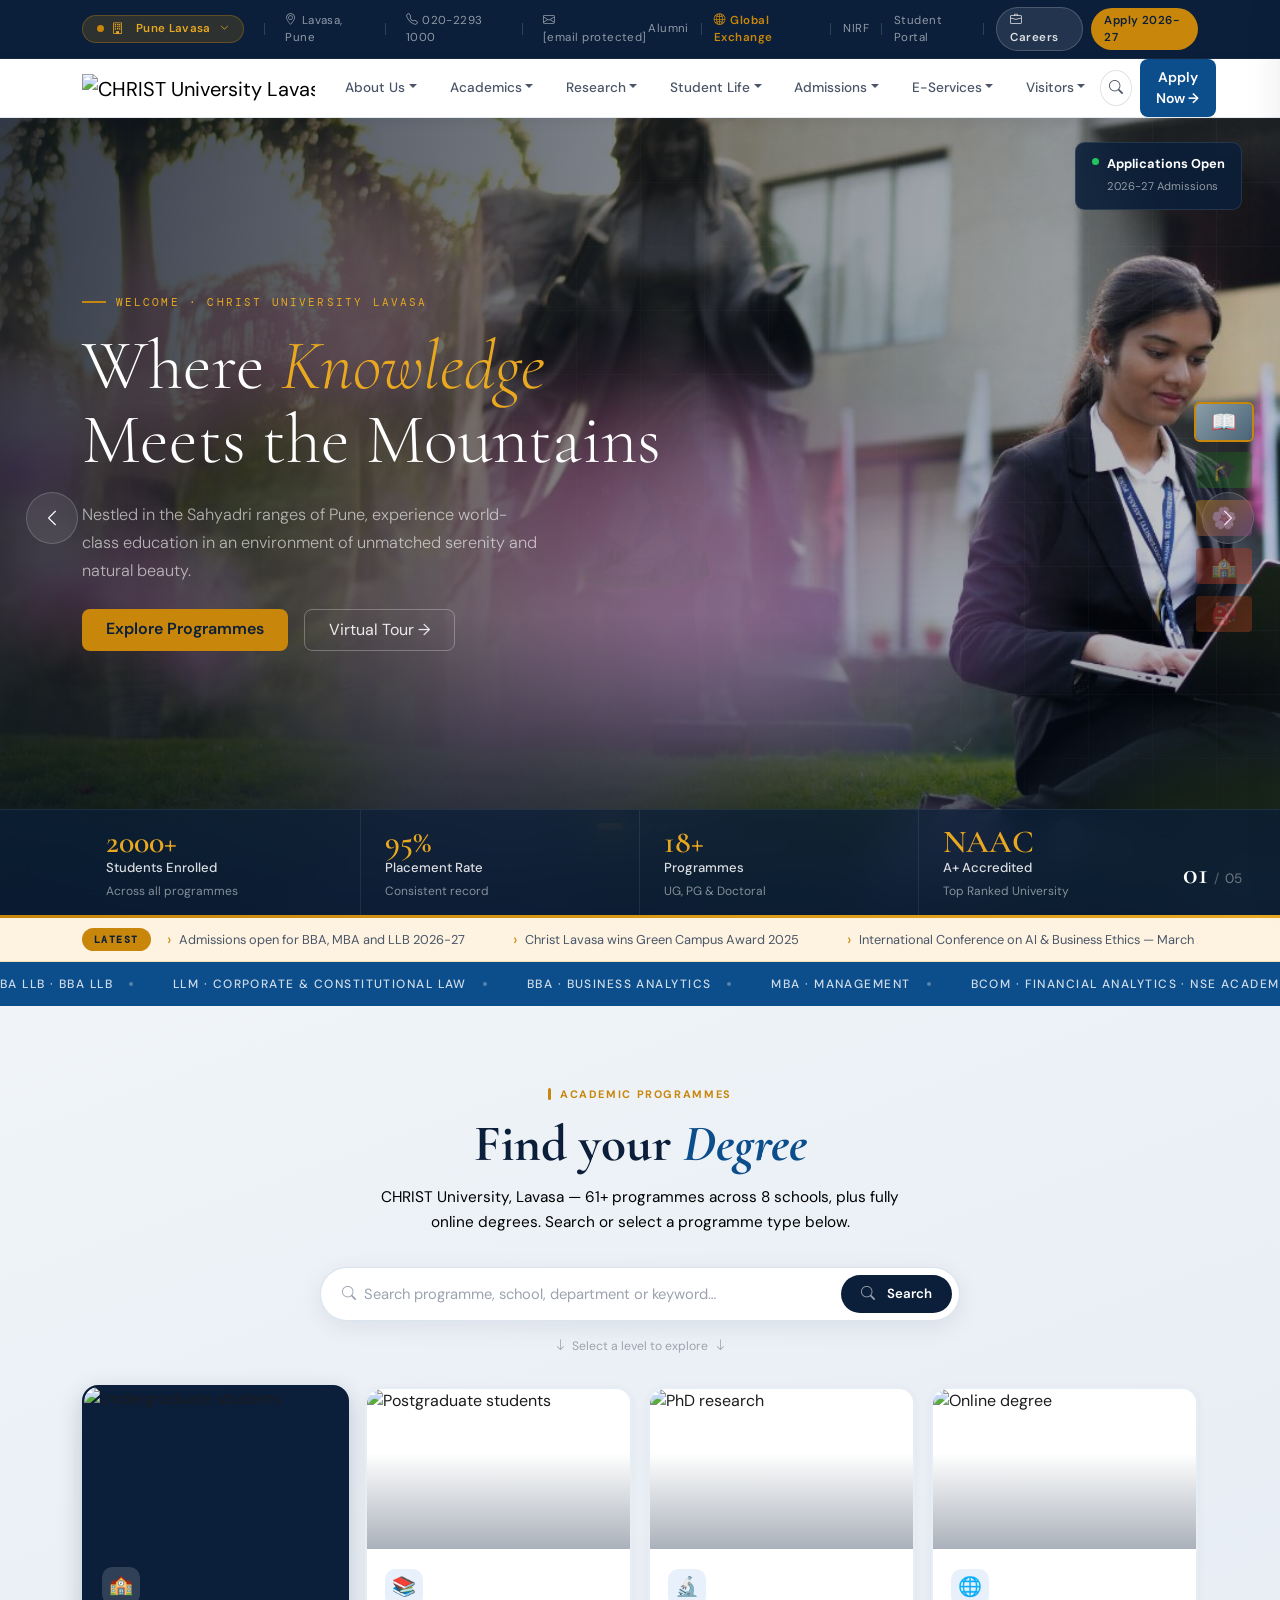
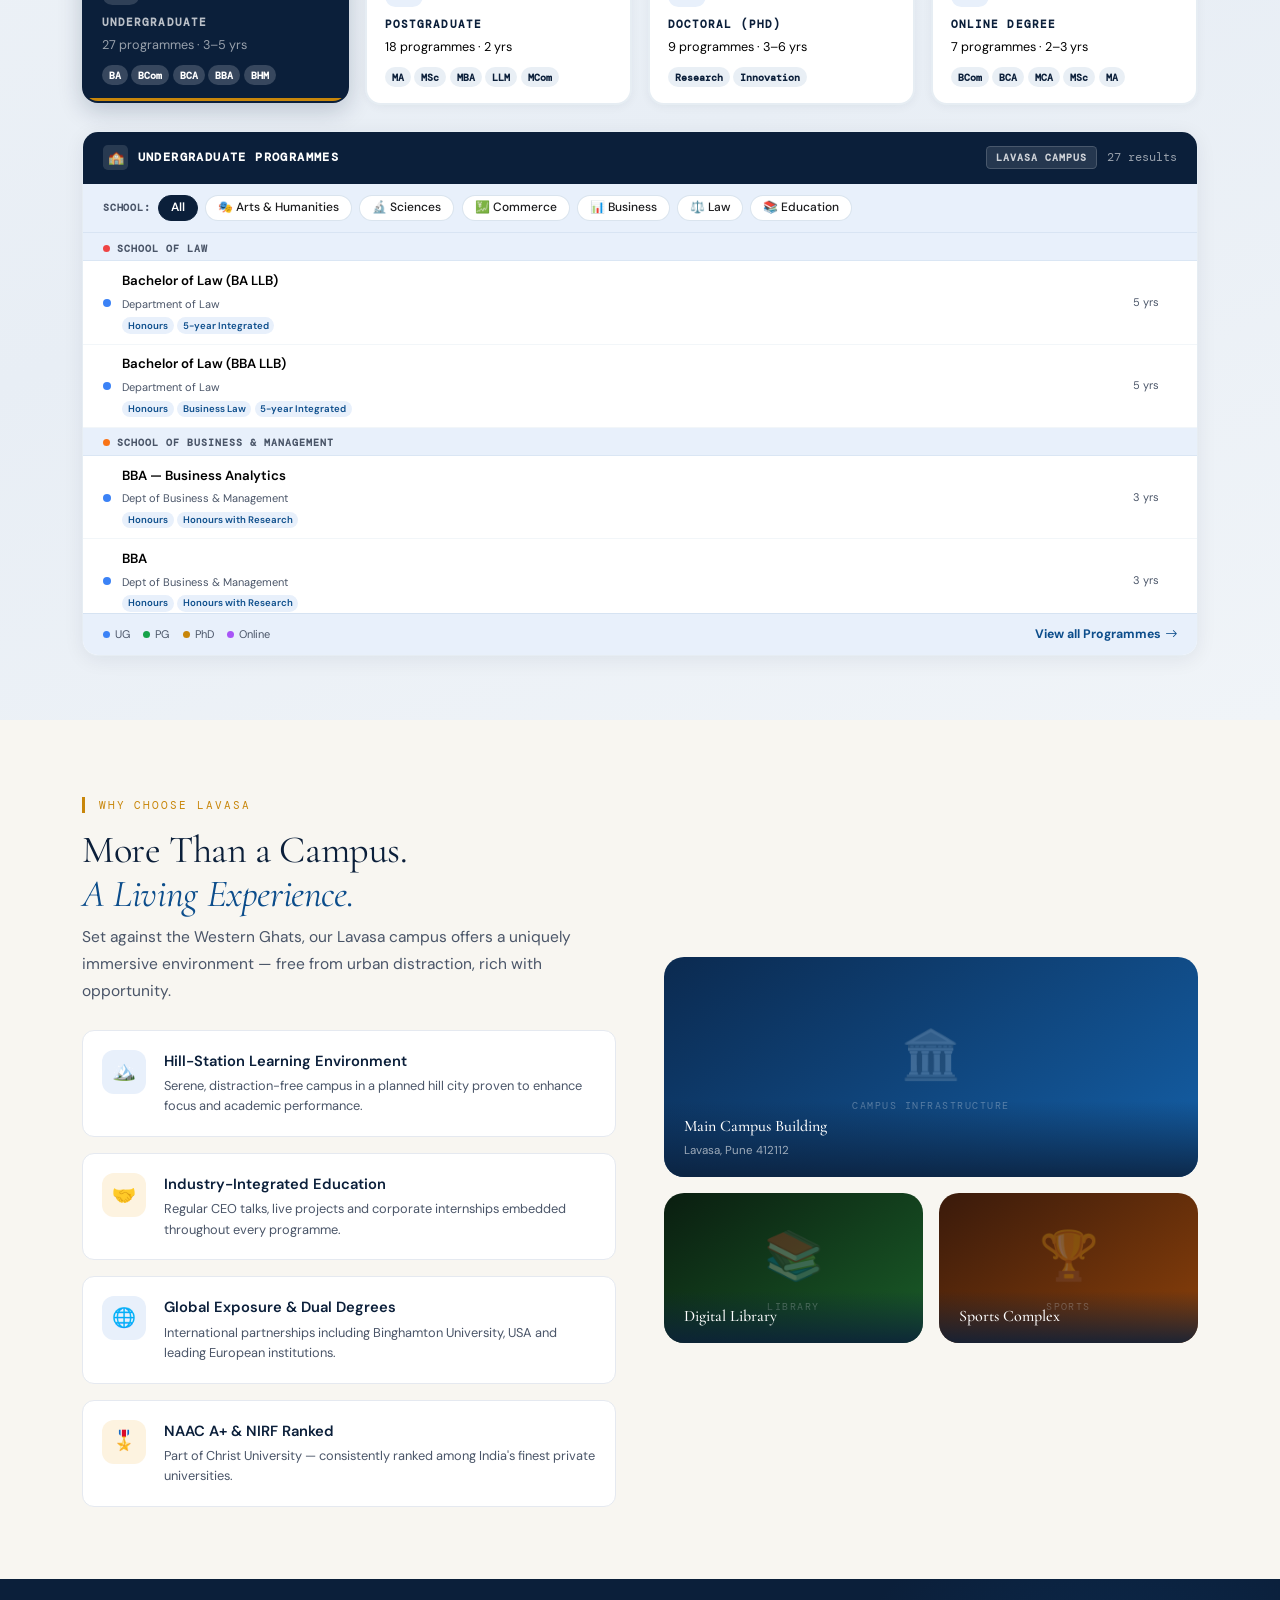
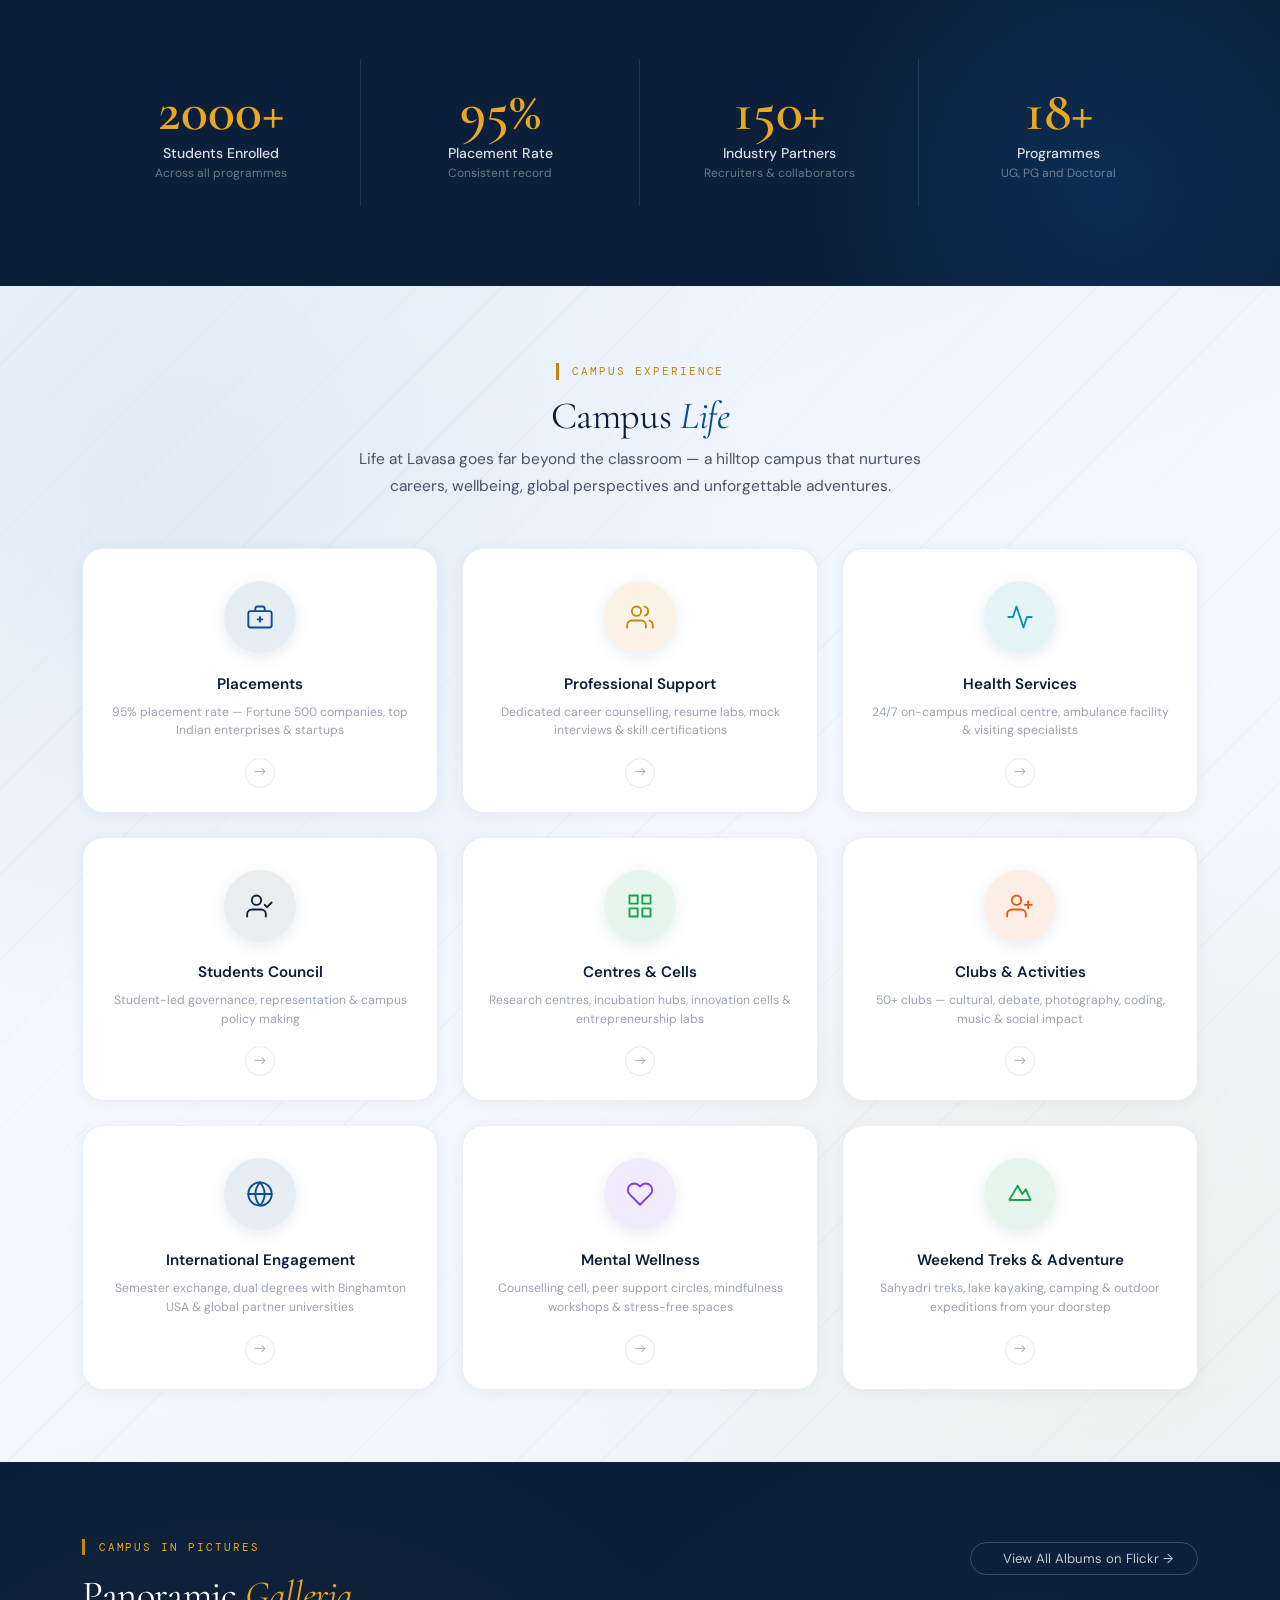
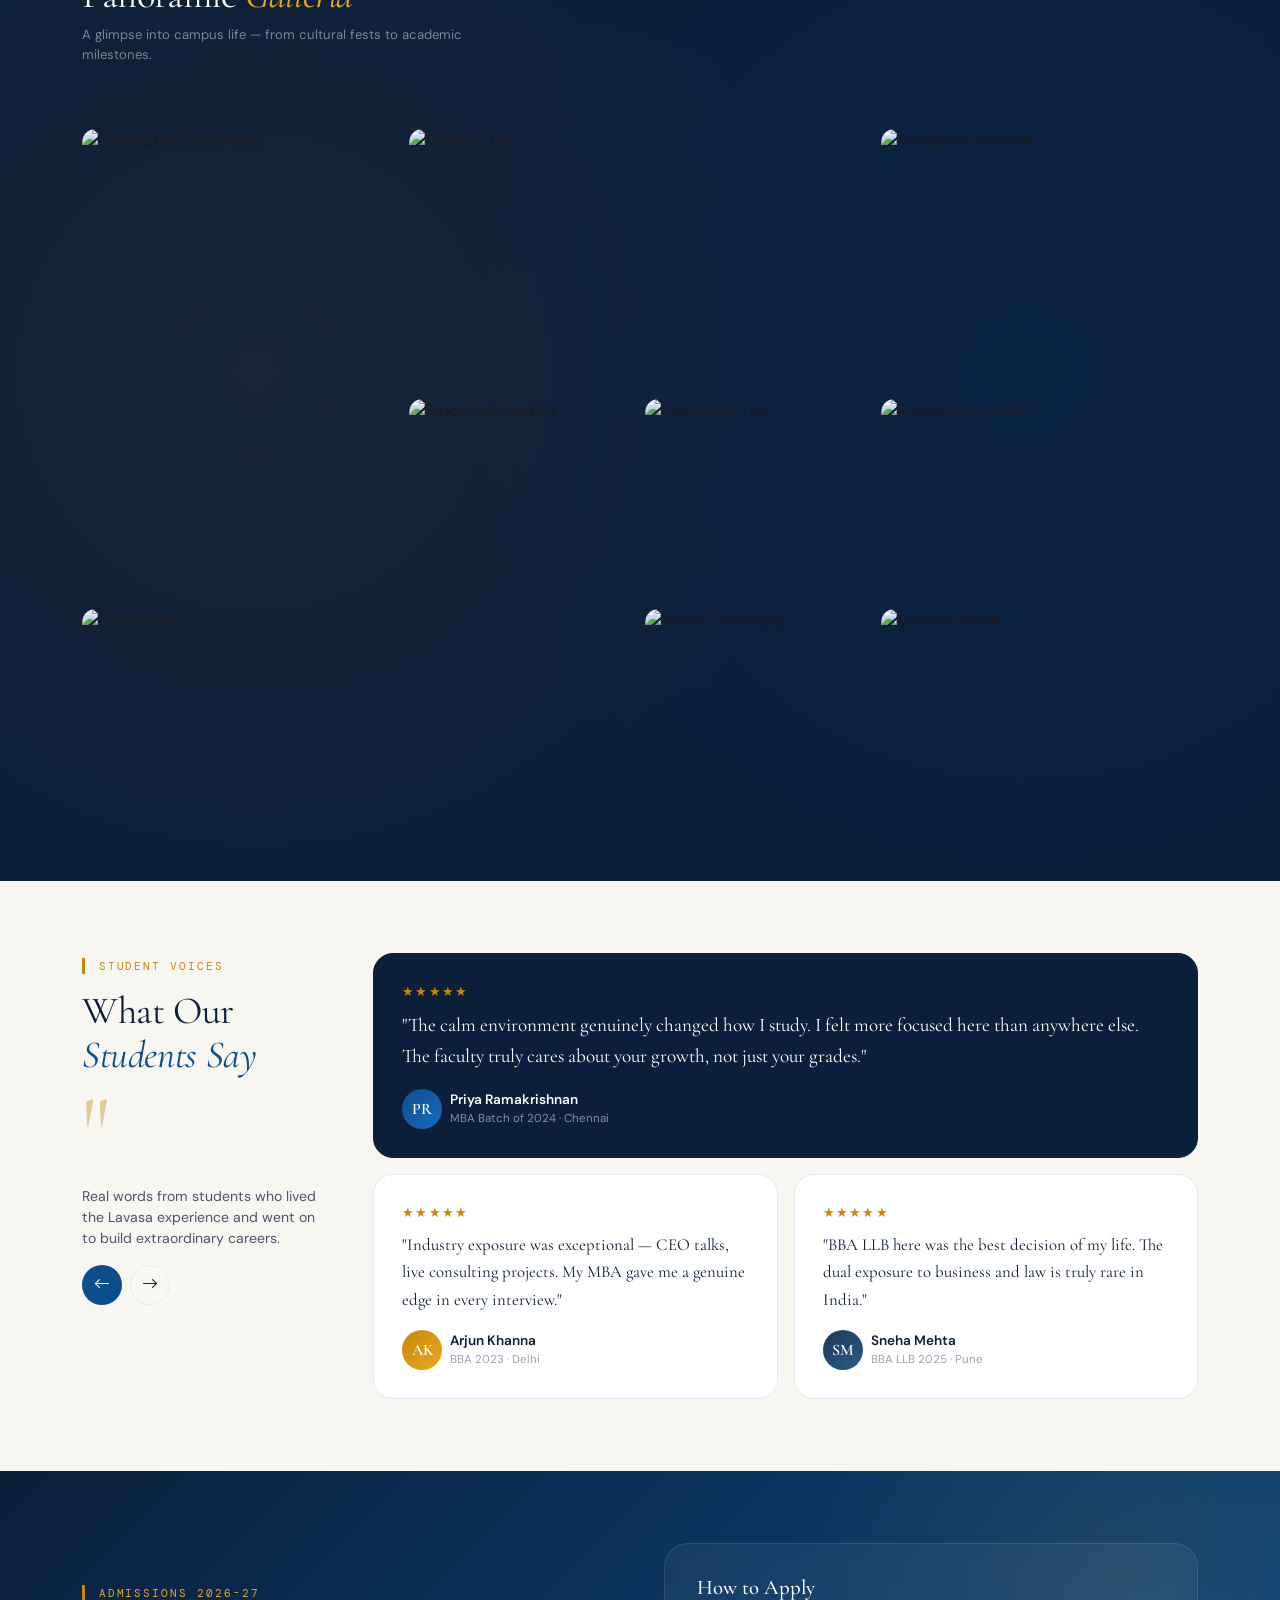
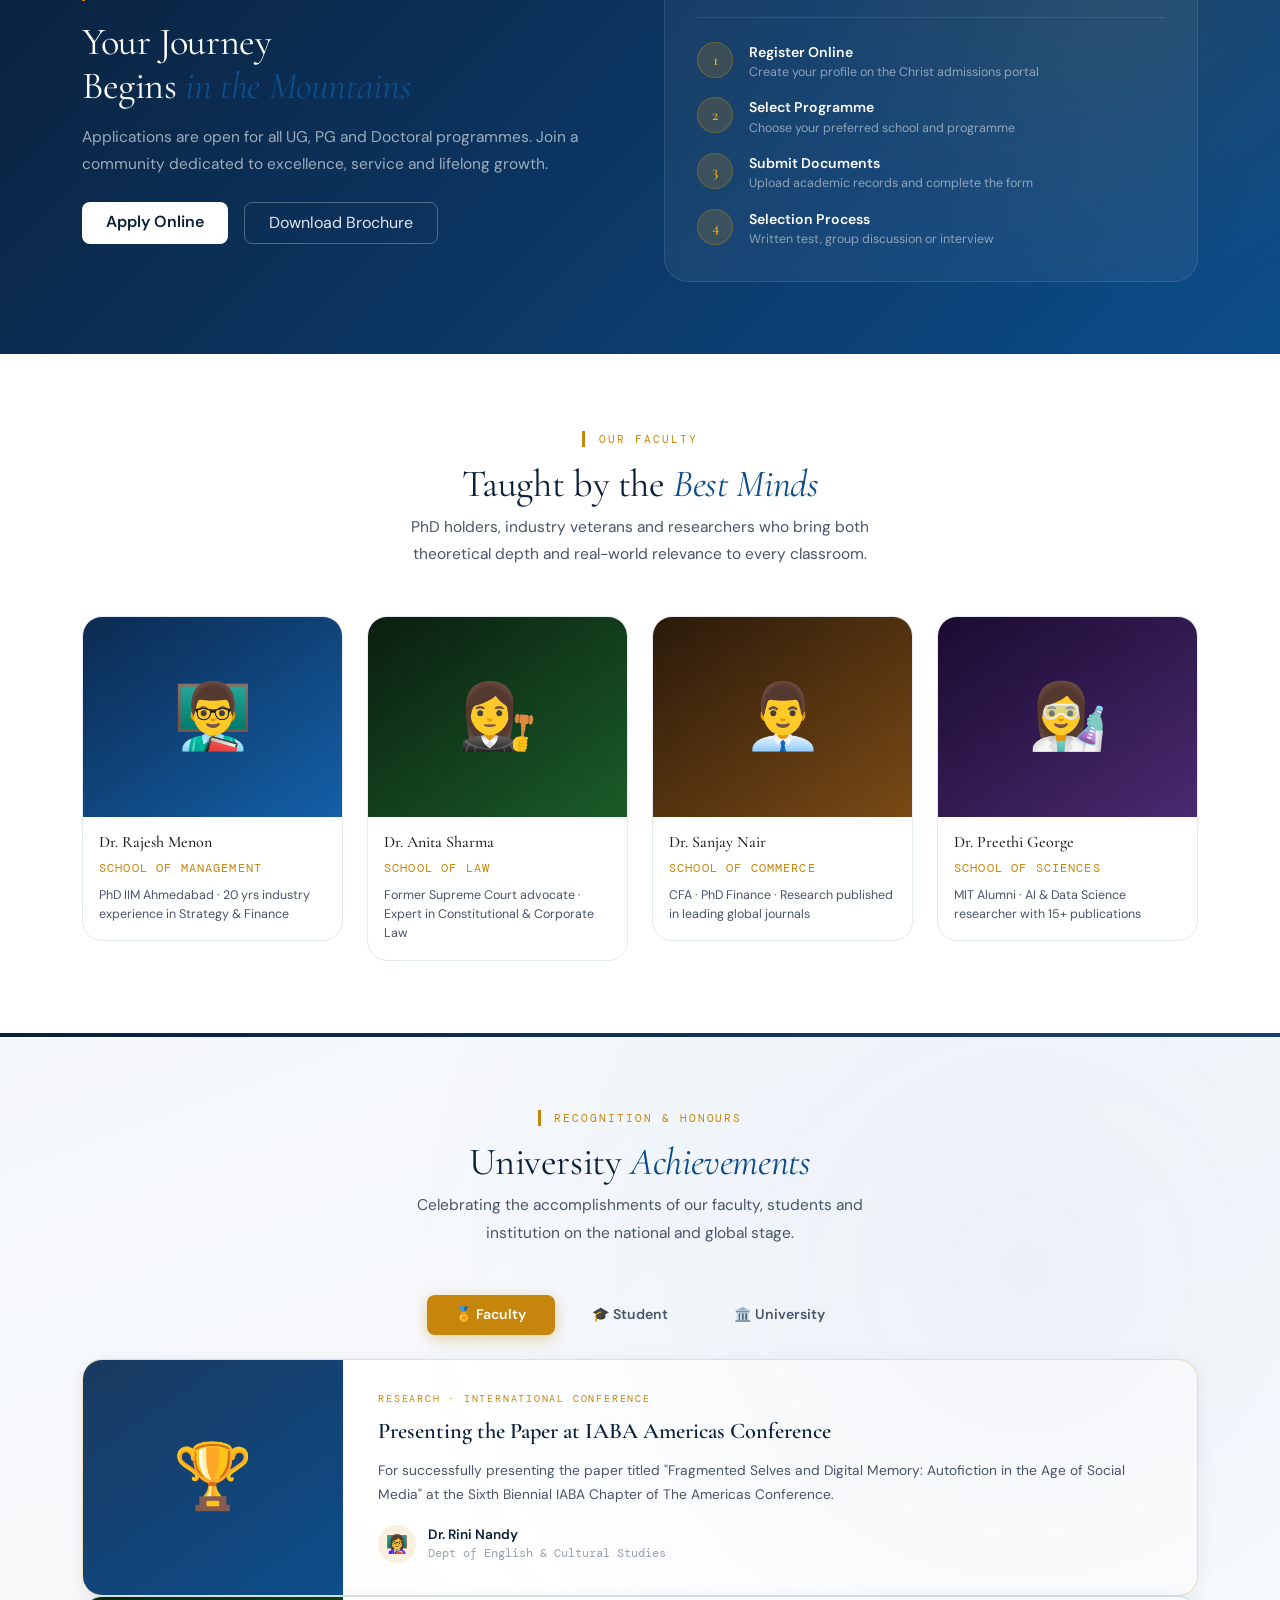
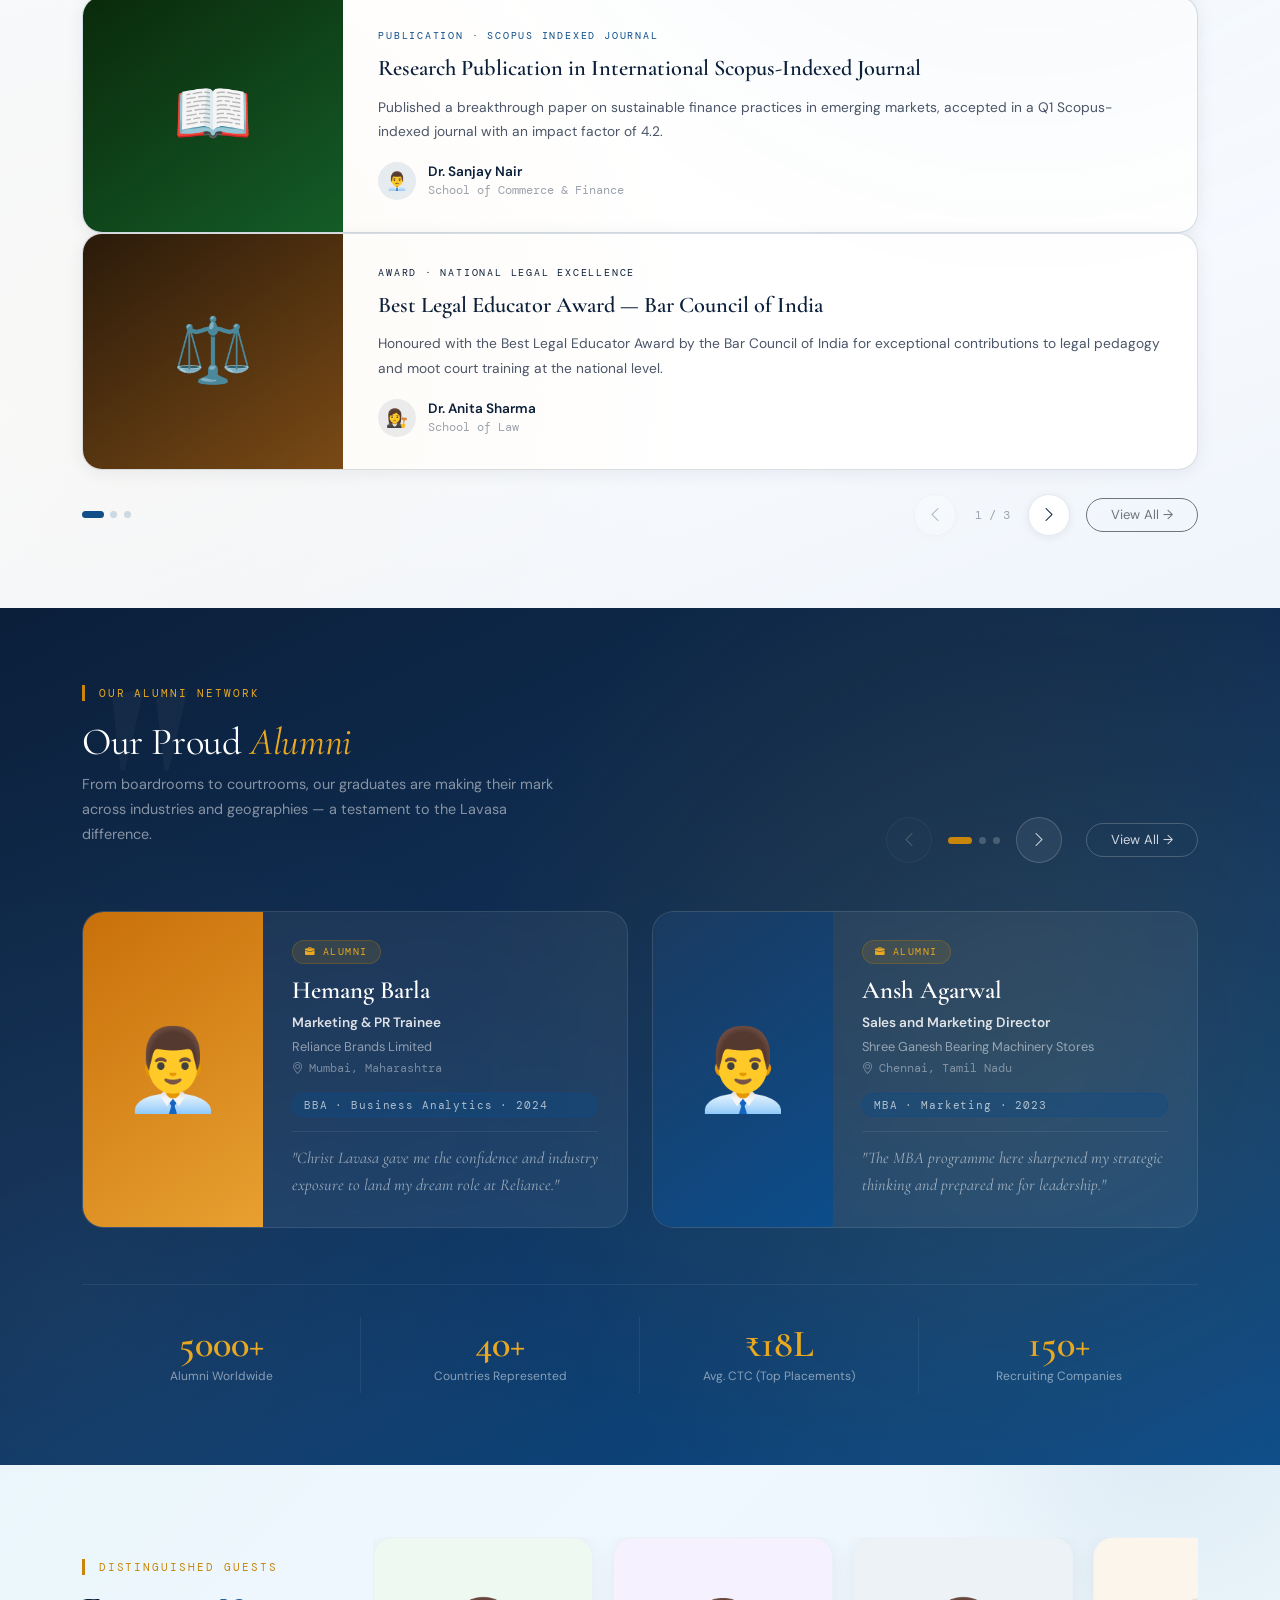
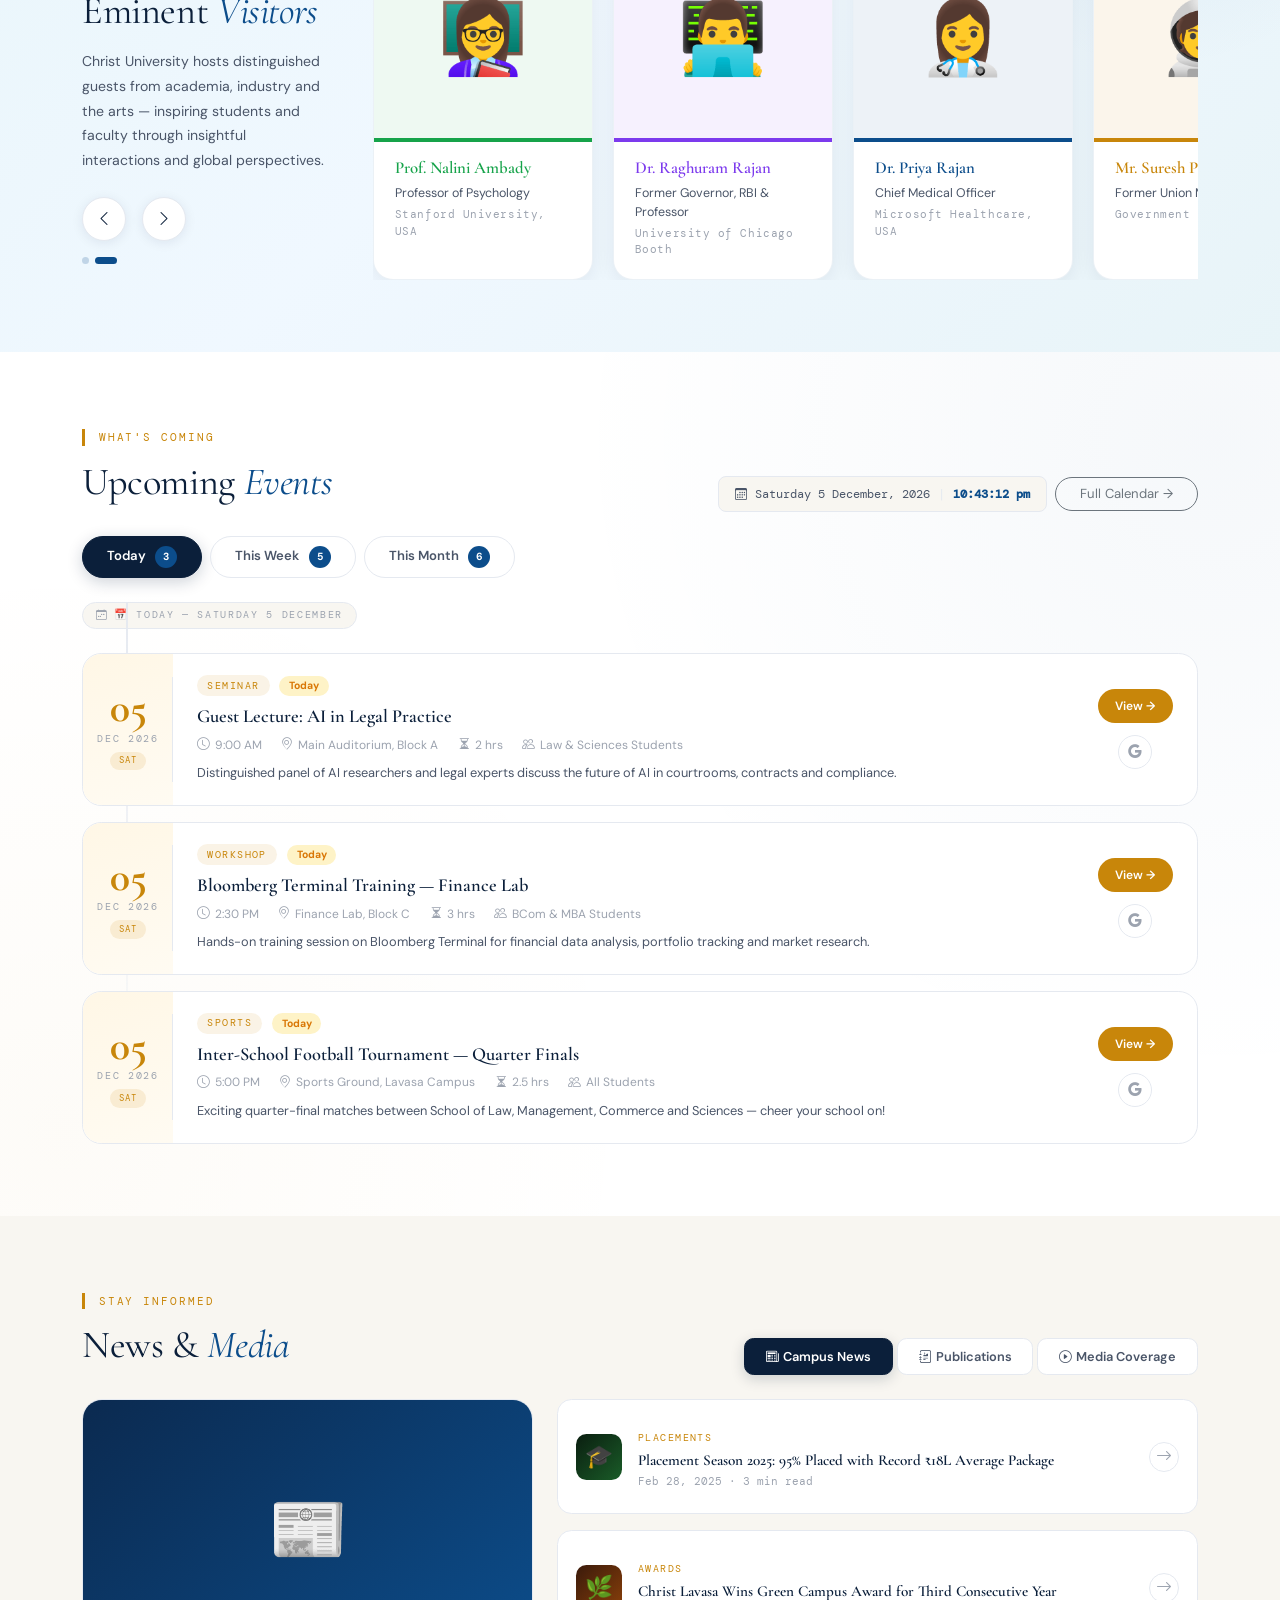
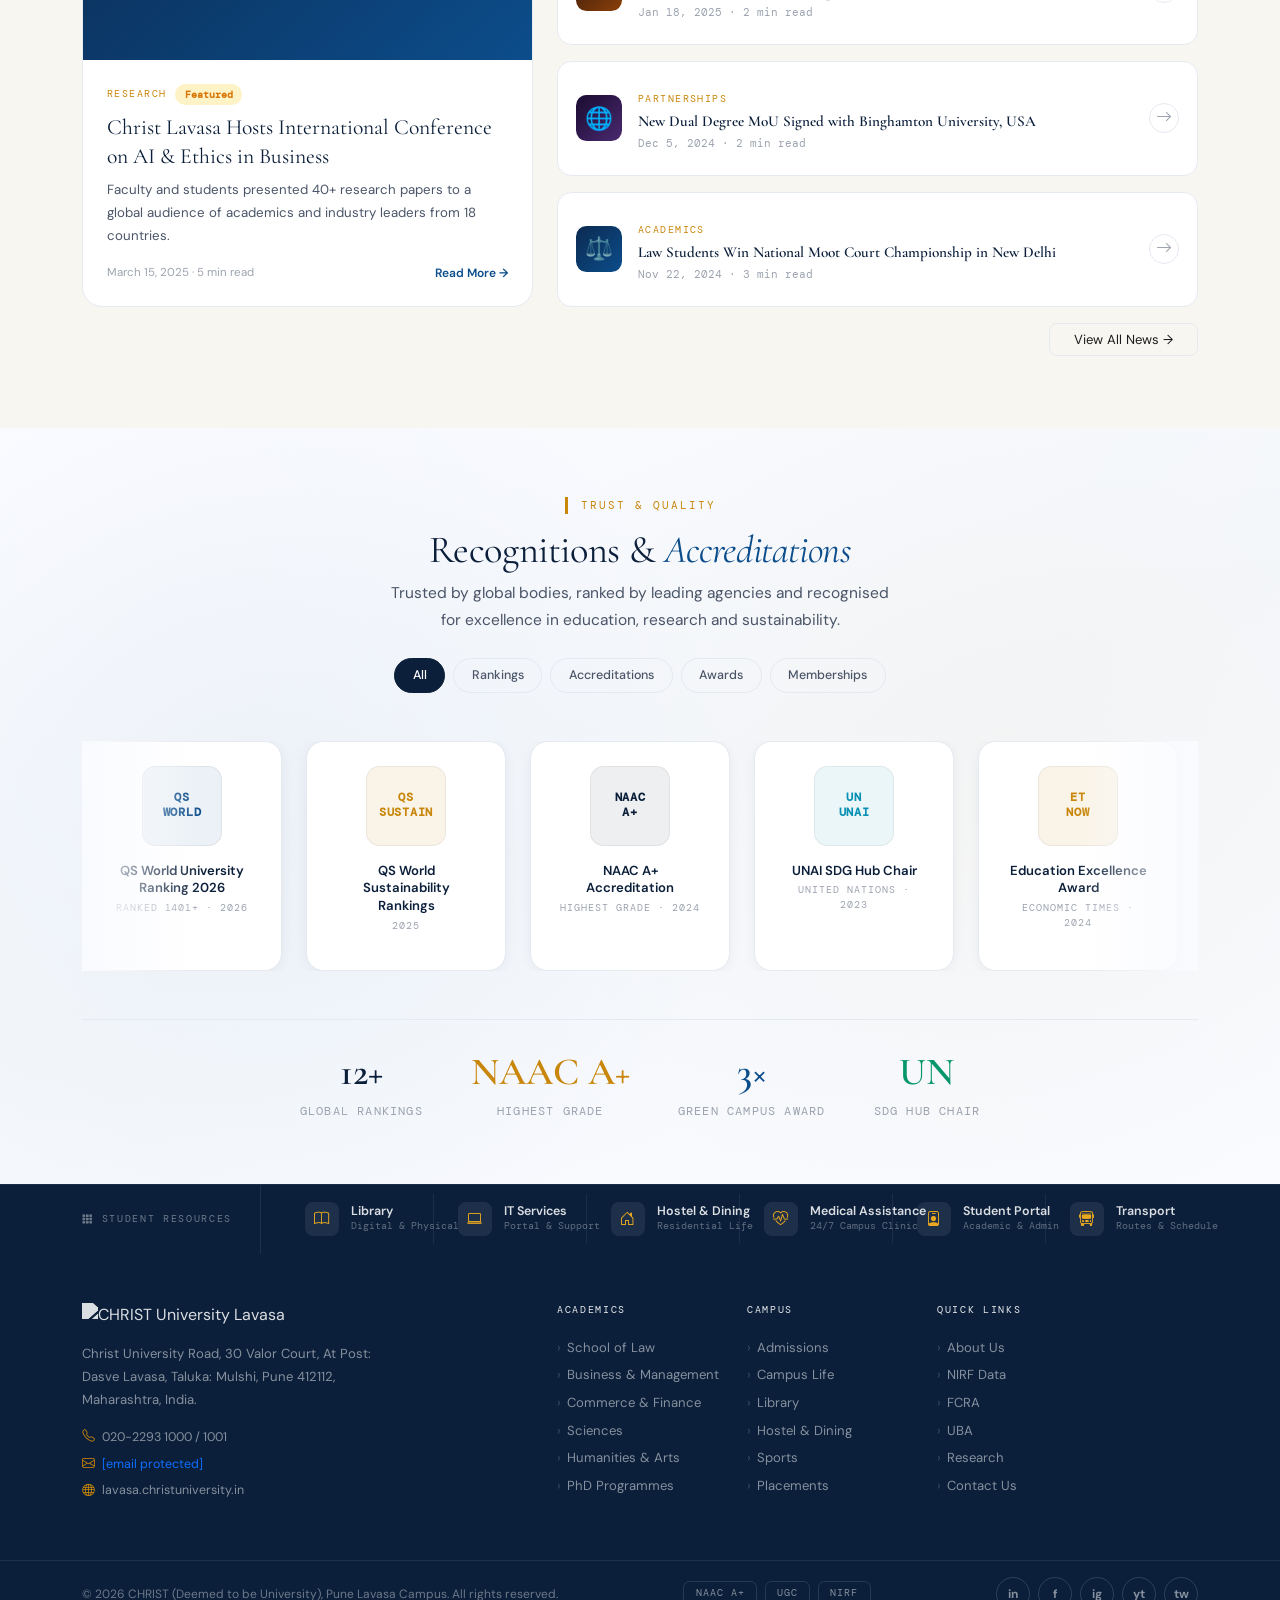
==== commit 4989dba3: "Add files via upload Year corrected for application" ====
--- a/index.html
+++ b/index.html
@@ -1509,7 +1509,7 @@
         <a href="#" class="d-none d-md-inline">Student Portal</a>
         <span class="topbar-sep"></span>
         <a href="#" class="d-none d-lg-inline careers-pill"><i class="bi bi-briefcase me-1"></i>Careers</a>
-        <a href="https://espro.christuniversity.in/Application/" target="_blank" class="apply-pill">Apply 2025–26</a>
+        <a href="https://espro.christuniversity.in/Application/" target="_blank" class="apply-pill">Apply 2026-27</a>
       </div>
     </div>
   </div>
@@ -1626,7 +1626,7 @@
               <a href="#" class="dd-link"><i class="bi bi-currency-rupee"></i>Fee Structure</a>
               <a href="#" class="dd-link"><i class="bi bi-award"></i>Scholarships</a>
               <a href="#" class="dd-link"><i class="bi bi-globe2"></i>International Students</a>
-              <a href="#" class="dd-link dd-gold"><i class="bi bi-arrow-right-circle-fill"></i>Apply Now 2025–26</a>
+              <a href="#" class="dd-link dd-gold"><i class="bi bi-arrow-right-circle-fill"></i>Apply Now 2026-27</a>
             </div>
           </div>
         </li>
@@ -1720,7 +1720,7 @@
         <div class="hero-slide"><div class="slide-bg sb4"><div class="sb-icon">🎓</div></div><div class="slide-overlay"></div>
           <div class="container-xl position-relative" style="z-index:10;padding-bottom:6rem;">
             <div class="row"><div class="col-lg-7">
-              <div class="slide-tag mb-3"><span class="slide-eyebrow-line"></span><span class="slide-tag-text">Admissions Open · 2025–26</span></div>
+              <div class="slide-tag mb-3"><span class="slide-eyebrow-line"></span><span class="slide-tag-text">Admissions Open · 2026-27</span></div>
               <h1 class="slide-h1 text-white mb-4"><em>Your Story</em><br>Begins Here</h1>
               <p class="slide-p mb-4">Join thousands who chose Christ Lavasa for its academic rigour, global outlook and transformative culture.</p>
               <div class="slide-btns d-flex gap-3 flex-wrap"><a href="https://espro.christuniversity.in/Application/" target="_blank" class="btn btn-cu-gold px-4 py-2 rounded-3">Apply Now</a><a href="#" class="btn btn-cu-ghost px-4 py-2 rounded-3">Download Brochure →</a></div>
@@ -1752,7 +1752,7 @@
     </div>
     <div class="hero-live-badge d-none d-md-flex align-items-start gap-2" id="heroLive">
       <div class="live-dot mt-1"></div>
-      <div><strong class="d-block" style="font-size:.8rem;color:#fff;">Applications Open</strong><span style="font-size:.7rem;color:rgba(255,255,255,.55);">2025–26 Admissions</span></div>
+      <div><strong class="d-block" style="font-size:.8rem;color:#fff;">Applications Open</strong><span style="font-size:.7rem;color:rgba(255,255,255,.55);">2026-27 Admissions</span></div>
     </div>
     <div class="hero-counter d-none d-md-flex">
       <span class="cur" id="slideCounter">01</span><span class="sep">/</span><span class="tot">05</span>
@@ -1776,12 +1776,12 @@
   <div class="container-xl"><div class="d-flex align-items-center gap-3">
     <span class="ticker-label flex-shrink-0">Latest</span>
     <div class="ticker-scroll"><div class="ticker-inner">
-      <span class="t-item">Admissions open for BBA, MBA and LLB 2025–26</span>
+      <span class="t-item">Admissions open for BBA, MBA and LLB 2026-27</span>
       <span class="t-item">Christ Lavasa wins Green Campus Award 2025</span>
       <span class="t-item">International Conference on AI &amp; Business Ethics — March 2025</span>
       <span class="t-item">Placement Season 2025: Record packages across all programmes</span>
       <span class="t-item">New dual-degree partnership with Binghamton University, USA</span>
-      <span class="t-item">Admissions open for BBA, MBA and LLB 2025–26</span>
+      <span class="t-item">Admissions open for BBA, MBA and LLB 2026-27</span>
       <span class="t-item">Christ Lavasa wins Green Campus Award 2025</span>
       <span class="t-item">International Conference on AI &amp; Business Ethics — March 2025</span>
       <span class="t-item">Placement Season 2025: Record packages across all programmes</span>
@@ -2174,7 +2174,7 @@
 <section class="admissions-section py-5 reveal">
   <div class="container-xl py-4 position-relative" style="z-index:2;">
     <div class="row g-5 align-items-center">
-      <div class="col-lg-6"><div class="section-label" style="color:var(--cu-gold-lt);">Admissions 2025–26</div><h2 class="section-title text-white mt-1">Your Journey<br>Begins <em>in the Mountains</em></h2><p class="mt-3 mb-4" style="color:rgba(255,255,255,.6);font-size:.97rem;line-height:1.75;">Applications are open for all UG, PG and Doctoral programmes. Join a community dedicated to excellence, service and lifelong growth.</p><div class="d-flex gap-3 flex-wrap"><a href="https://espro.christuniversity.in/Application/" target="_blank" class="btn btn-cu-white px-4 py-2 rounded-3">Apply Online</a><a href="#" class="btn btn-cu-ghost px-4 py-2 rounded-3">Download Brochure</a></div></div>
+      <div class="col-lg-6"><div class="section-label" style="color:var(--cu-gold-lt);">Admissions 2026-27</div><h2 class="section-title text-white mt-1">Your Journey<br>Begins <em>in the Mountains</em></h2><p class="mt-3 mb-4" style="color:rgba(255,255,255,.6);font-size:.97rem;line-height:1.75;">Applications are open for all UG, PG and Doctoral programmes. Join a community dedicated to excellence, service and lifelong growth.</p><div class="d-flex gap-3 flex-wrap"><a href="https://espro.christuniversity.in/Application/" target="_blank" class="btn btn-cu-white px-4 py-2 rounded-3">Apply Online</a><a href="#" class="btn btn-cu-ghost px-4 py-2 rounded-3">Download Brochure</a></div></div>
       <div class="col-lg-6"><div class="adm-steps-card"><h4 class="font-serif text-white mb-4 pb-3" style="border-bottom:1px solid rgba(255,255,255,.1);font-size:1.3rem;">How to Apply</h4><div class="d-flex flex-column gap-3">
         <div class="d-flex gap-3 align-items-start"><div class="step-num">1</div><div><div class="adm-step-title">Register Online</div><div class="adm-step-sub">Create your profile on the Christ admissions portal</div></div></div>
         <div class="d-flex gap-3 align-items-start"><div class="step-num">2</div><div><div class="adm-step-title">Select Programme</div><div class="adm-step-sub">Choose your preferred school and programme</div></div></div>
@@ -3184,7 +3184,7 @@
       <div class="col-lg-2 col-md-3 col-6"><div class="footer-heading">Quick Links</div><ul class="list-unstyled d-flex flex-column gap-2"><li><a href="#" class="footer-link">About Us</a></li><li><a href="#" class="footer-link">NIRF Data</a></li><li><a href="#" class="footer-link">FCRA</a></li><li><a href="#" class="footer-link">UBA</a></li><li><a href="#" class="footer-link">Research</a></li><li><a href="#" class="footer-link">Contact Us</a></li></ul></div>
     </div>
   </div>
-  <div class="footer-border"><div class="container-xl py-3"><div class="d-flex justify-content-between align-items-center flex-wrap gap-3"><div style="font-size:.75rem;color:rgba(255,255,255,.4);">© 2025 CHRIST (Deemed to be University), Pune Lavasa Campus. All rights reserved.</div><div class="d-flex gap-2"><span class="footer-badge">NAAC A+</span><span class="footer-badge">UGC</span><span class="footer-badge">NIRF</span></div><div class="d-flex gap-2"><a href="#" class="social-btn">in</a><a href="#" class="social-btn">f</a><a href="#" class="social-btn">ig</a><a href="#" class="social-btn">yt</a><a href="#" class="social-btn">tw</a></div></div></div></div>
+  <div class="footer-border"><div class="container-xl py-3"><div class="d-flex justify-content-between align-items-center flex-wrap gap-3"><div style="font-size:.75rem;color:rgba(255,255,255,.4);">© 2026 CHRIST (Deemed to be University), Pune Lavasa Campus. All rights reserved.</div><div class="d-flex gap-2"><span class="footer-badge">NAAC A+</span><span class="footer-badge">UGC</span><span class="footer-badge">NIRF</span></div><div class="d-flex gap-2"><a href="#" class="social-btn">in</a><a href="#" class="social-btn">f</a><a href="#" class="social-btn">ig</a><a href="#" class="social-btn">yt</a><a href="#" class="social-btn">tw</a></div></div></div></div>
 </footer>
 
 <button id="scrollTop"><i class="bi bi-arrow-up"></i></button>
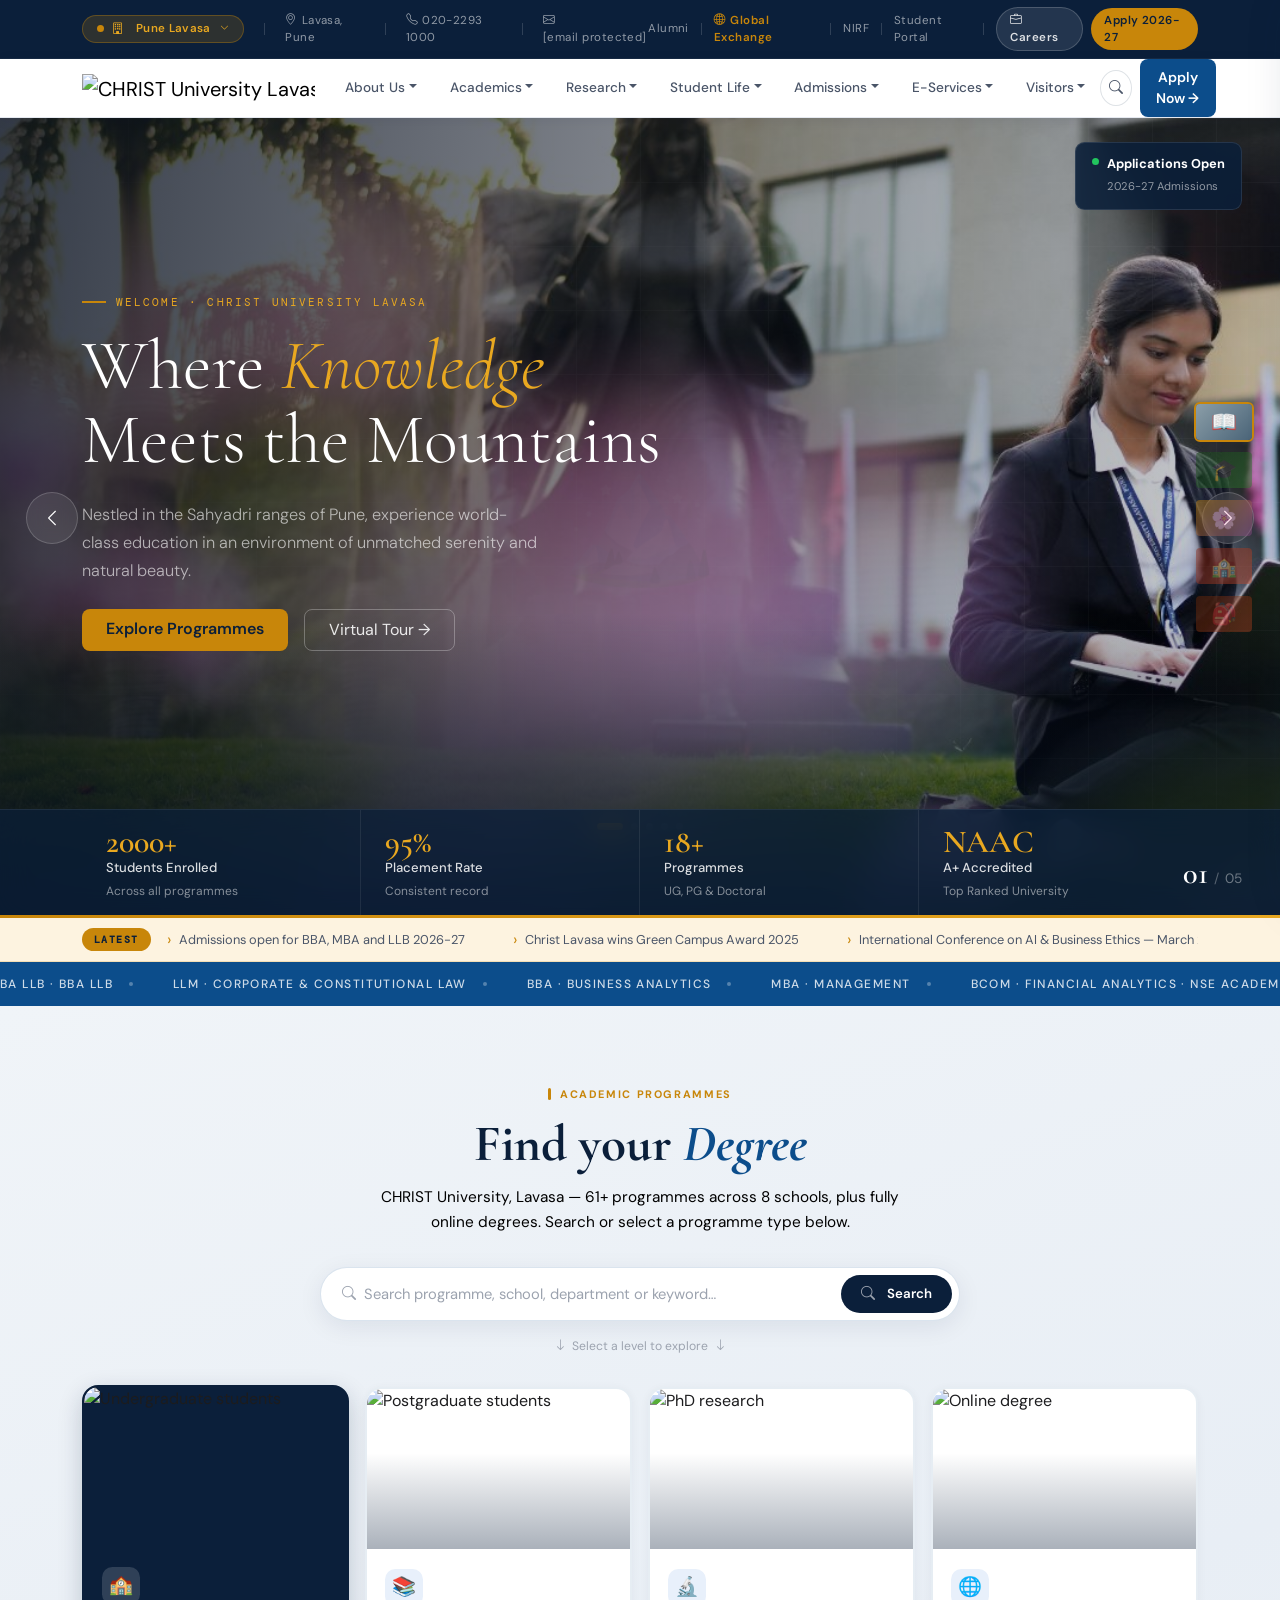
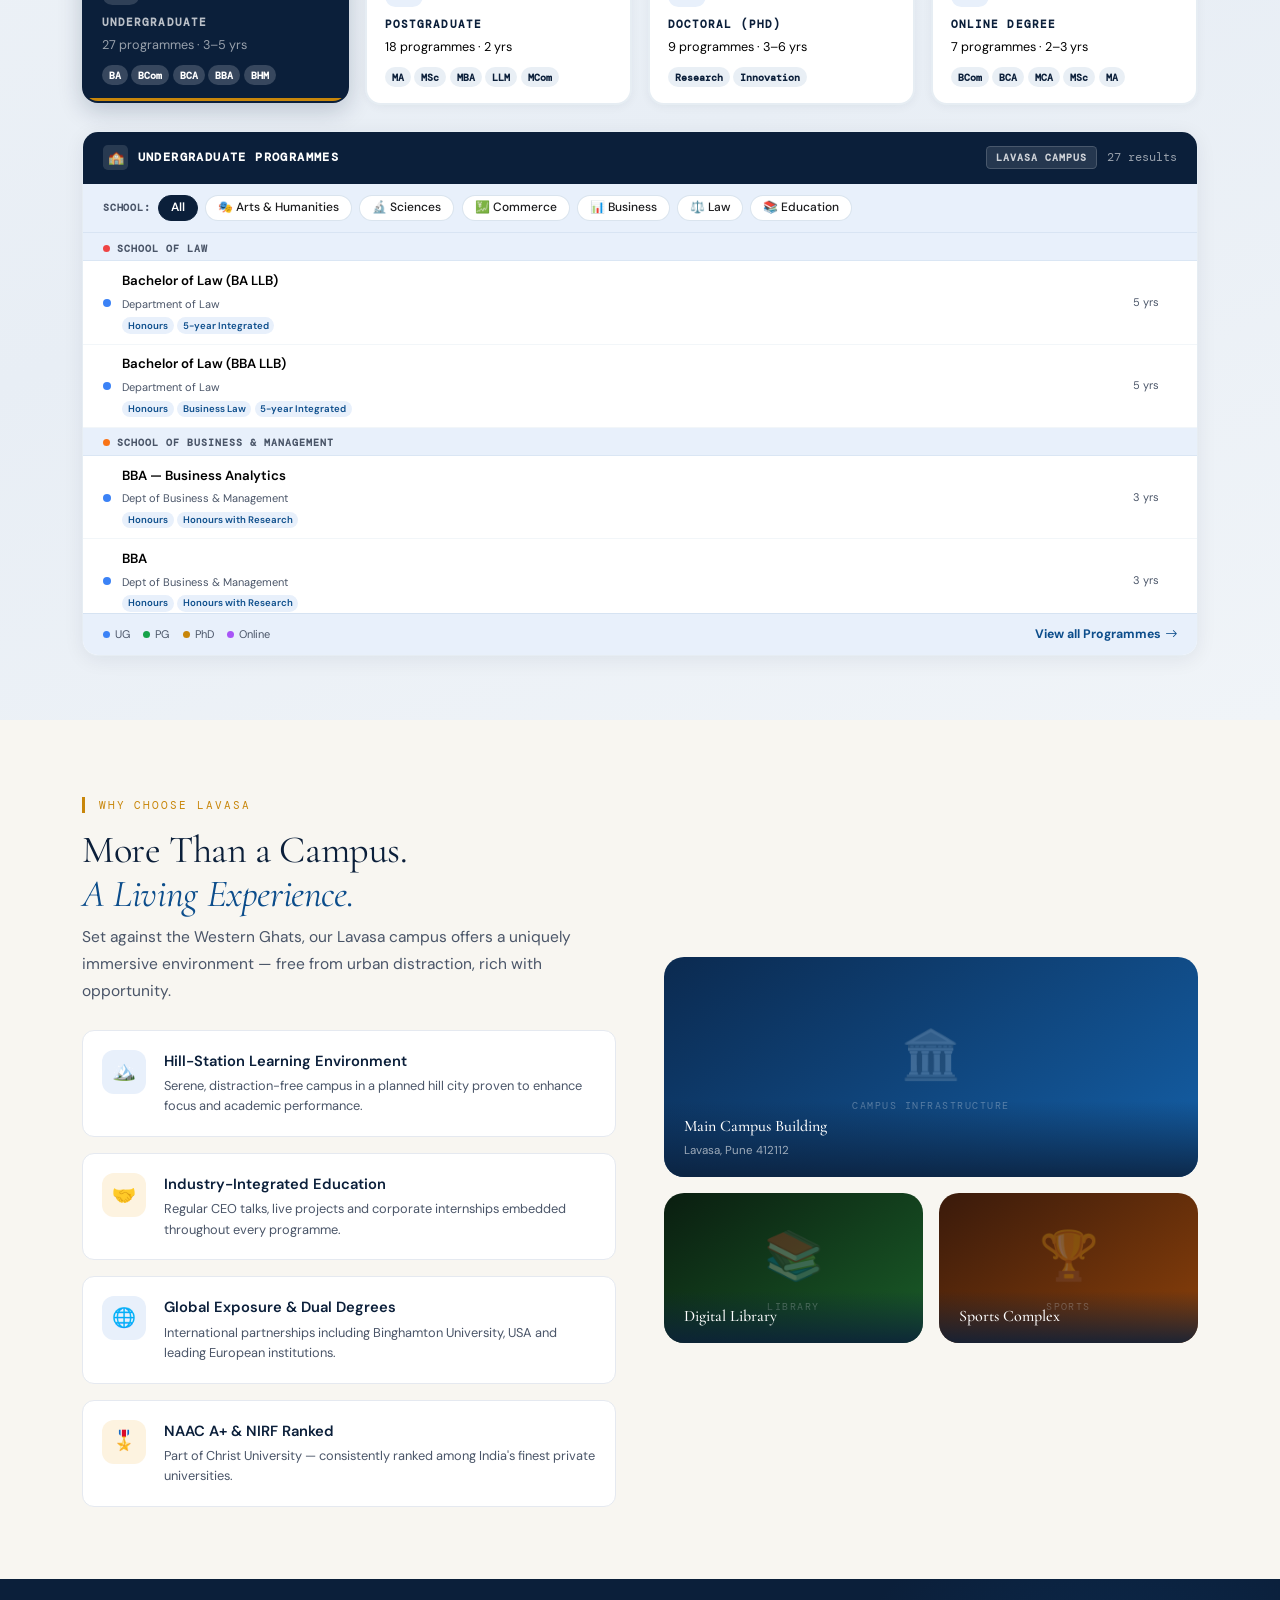
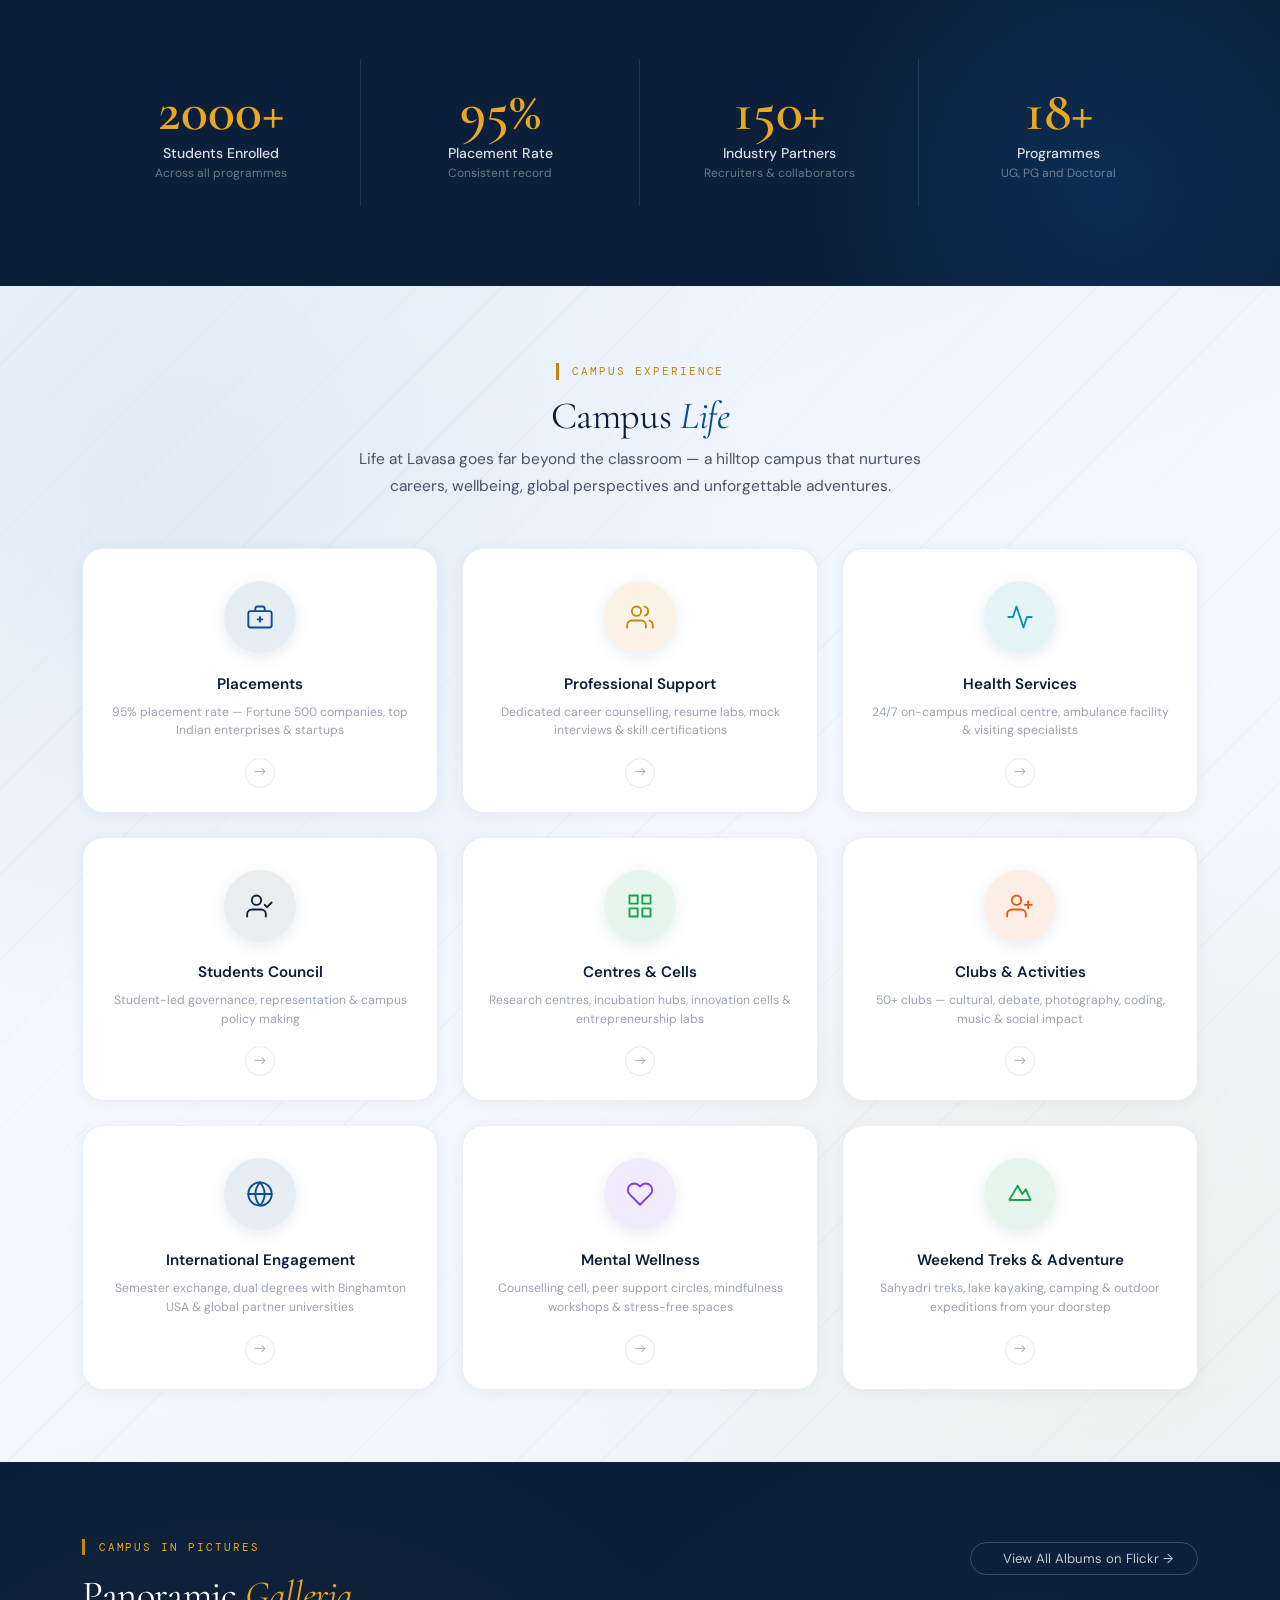
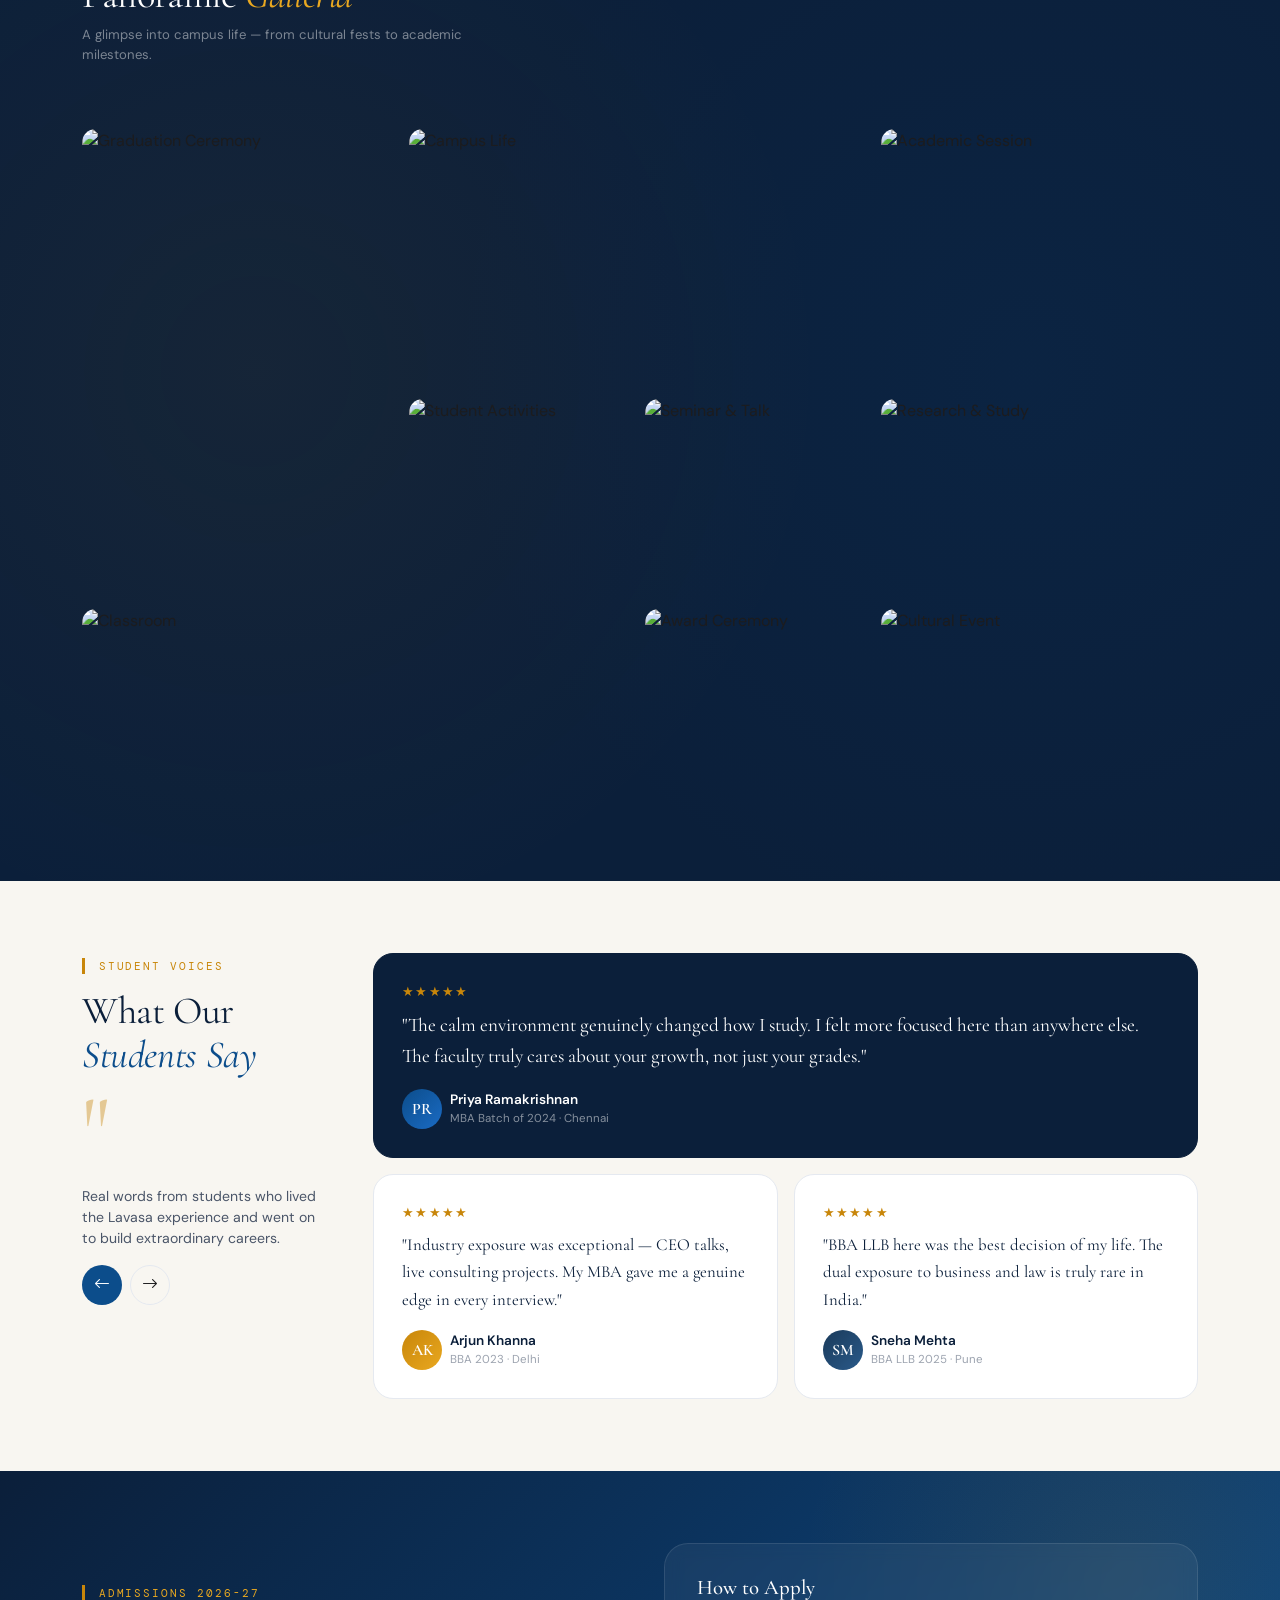
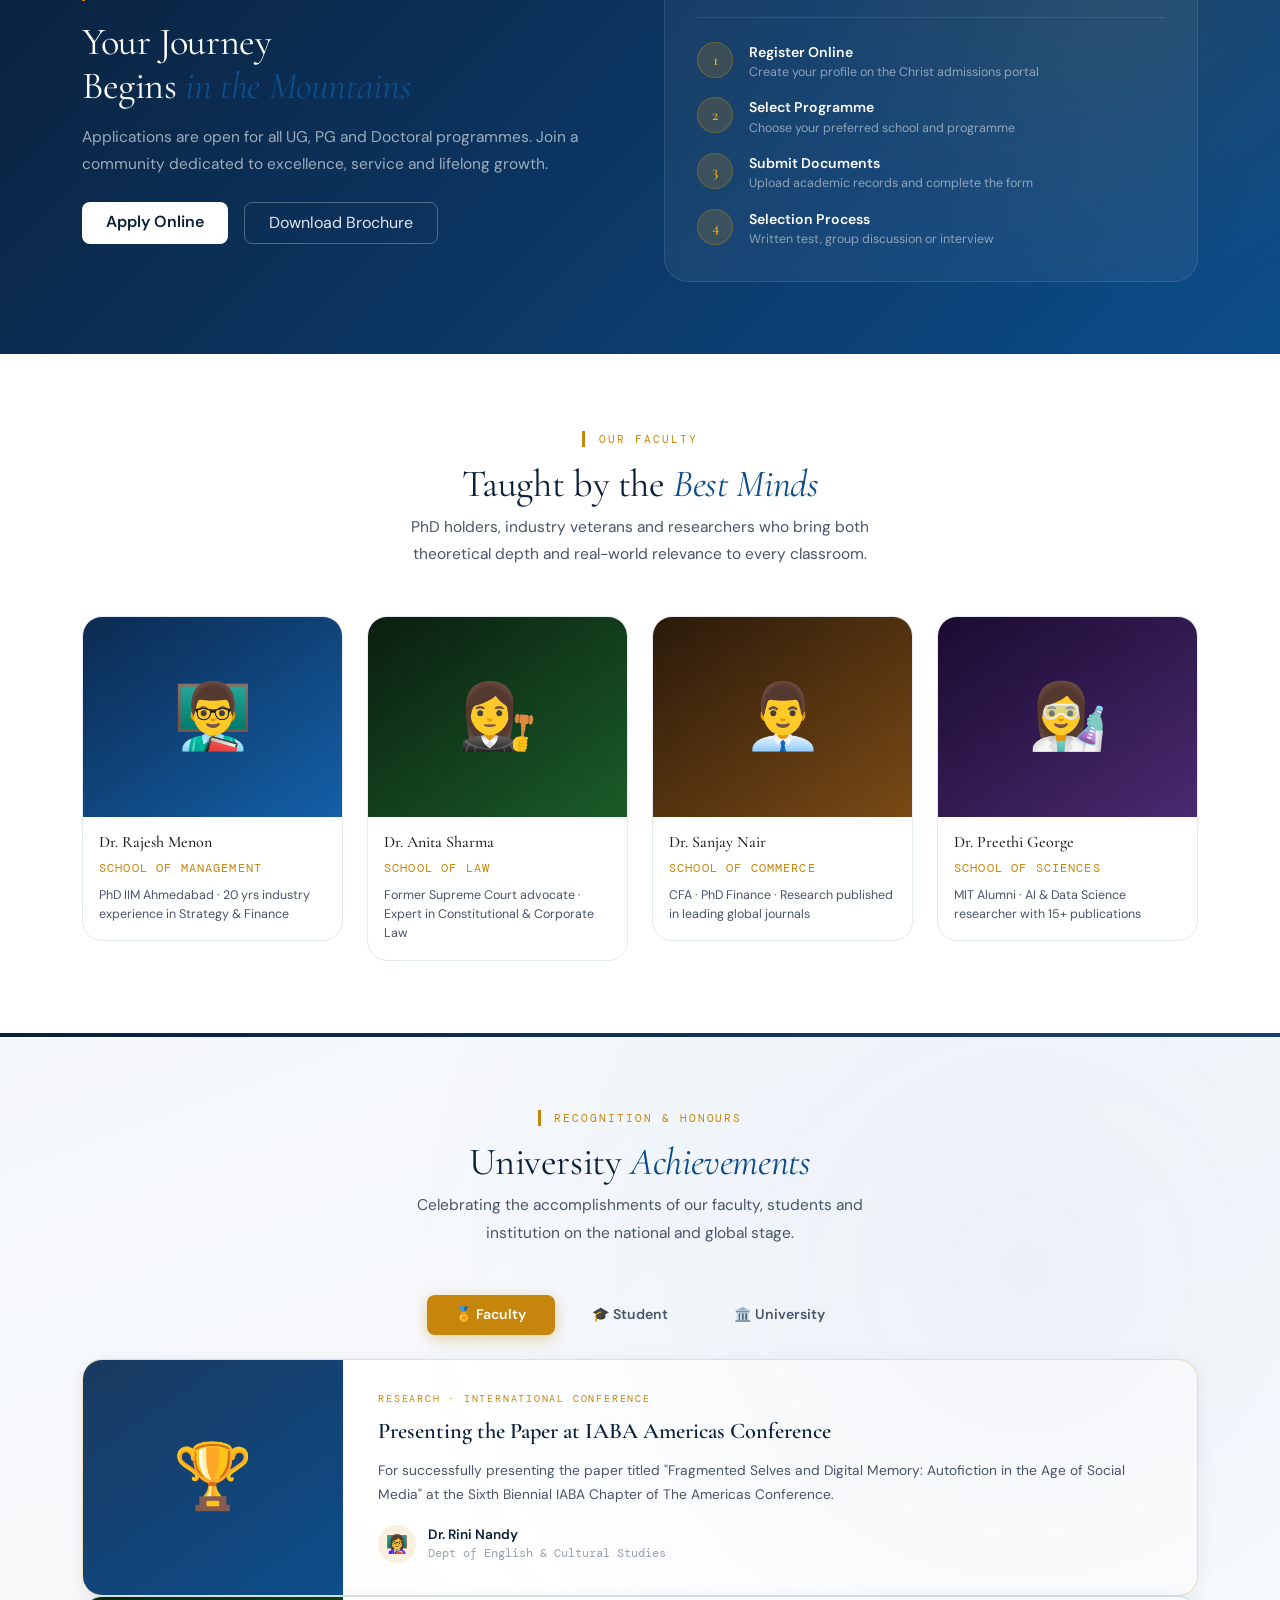
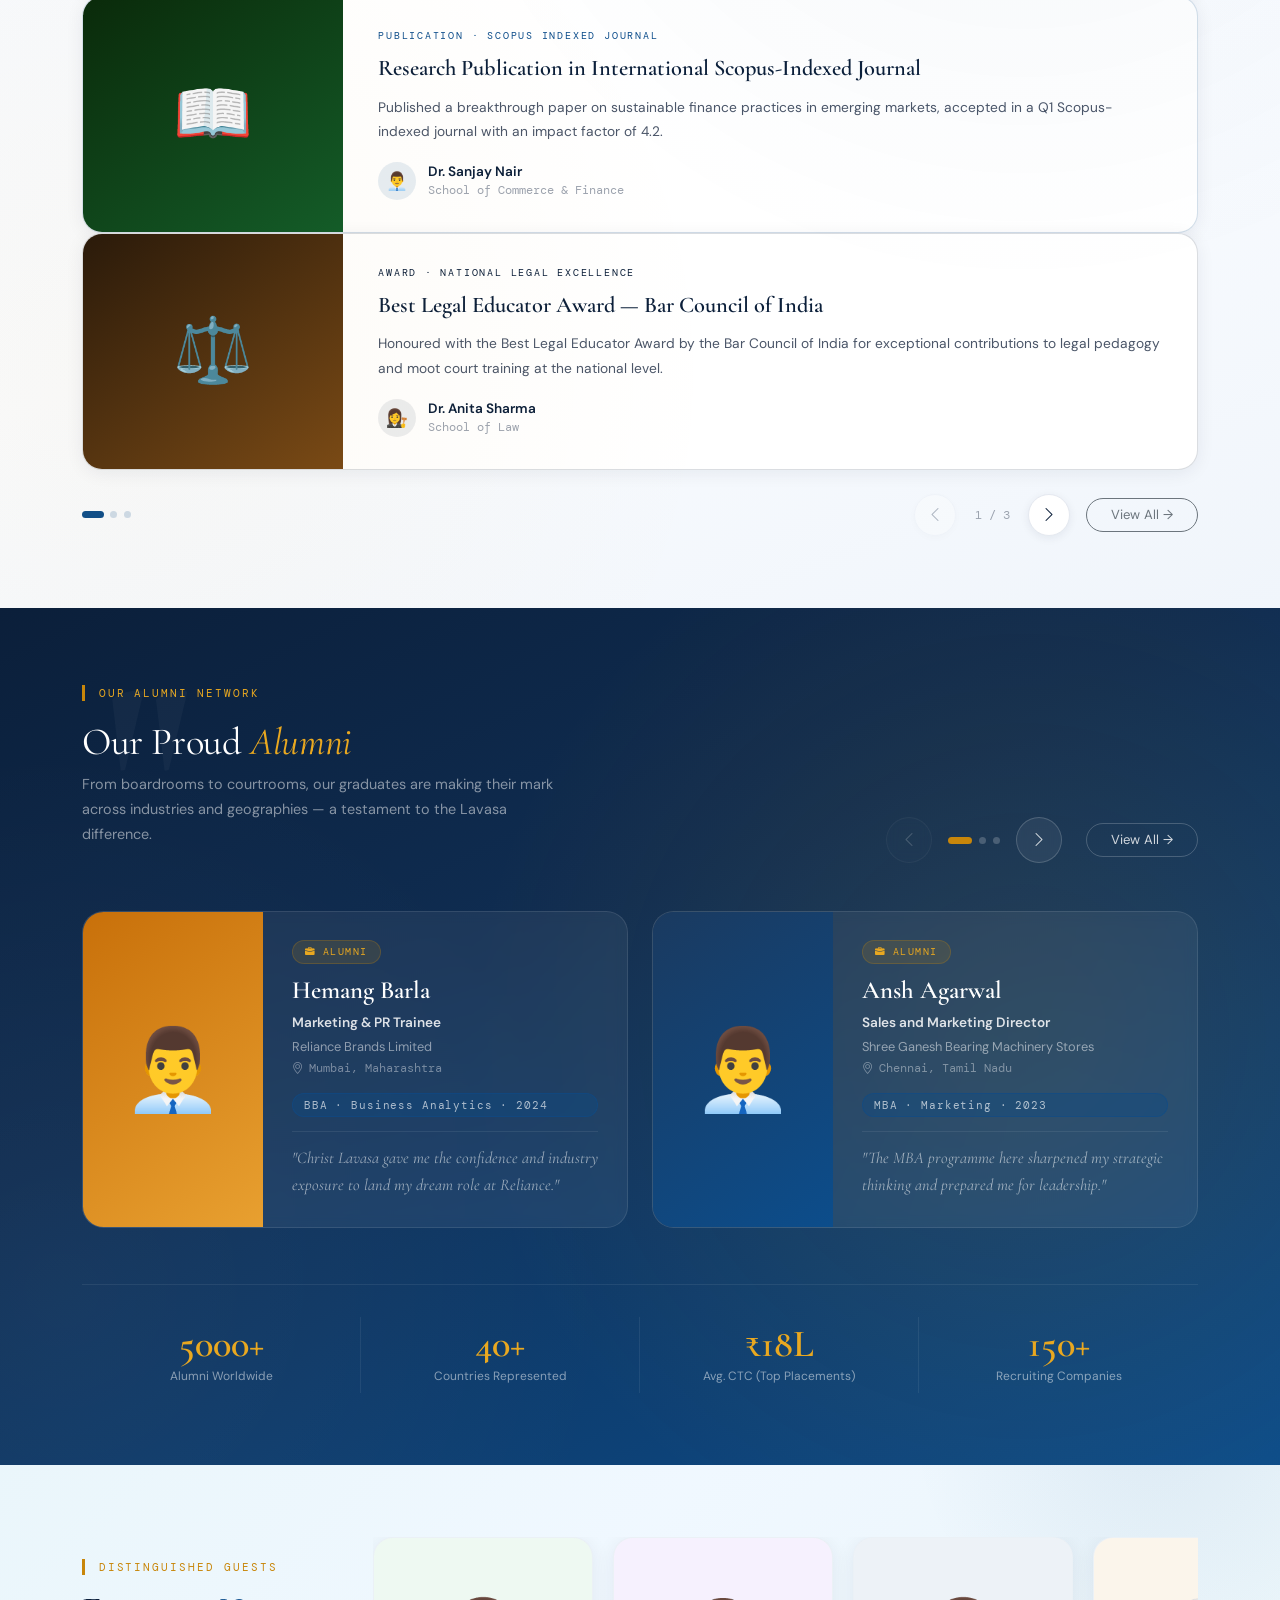
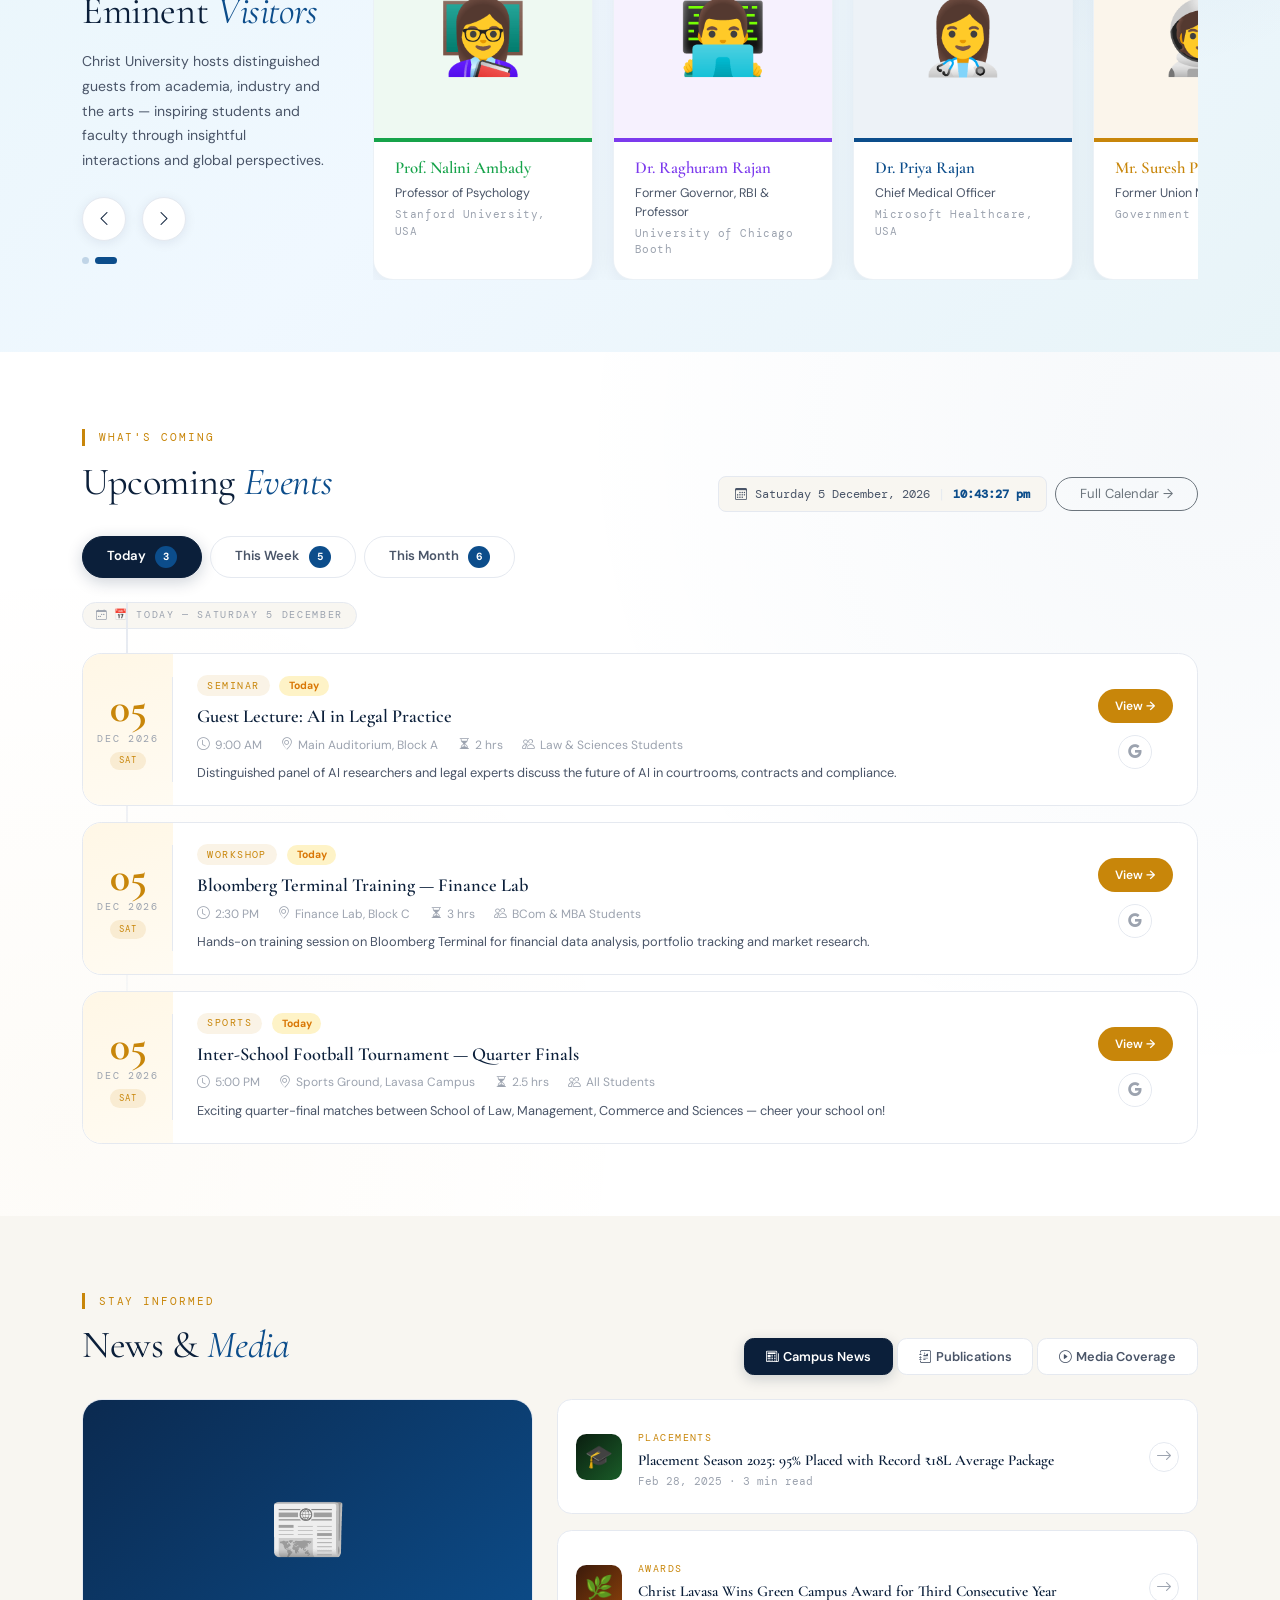
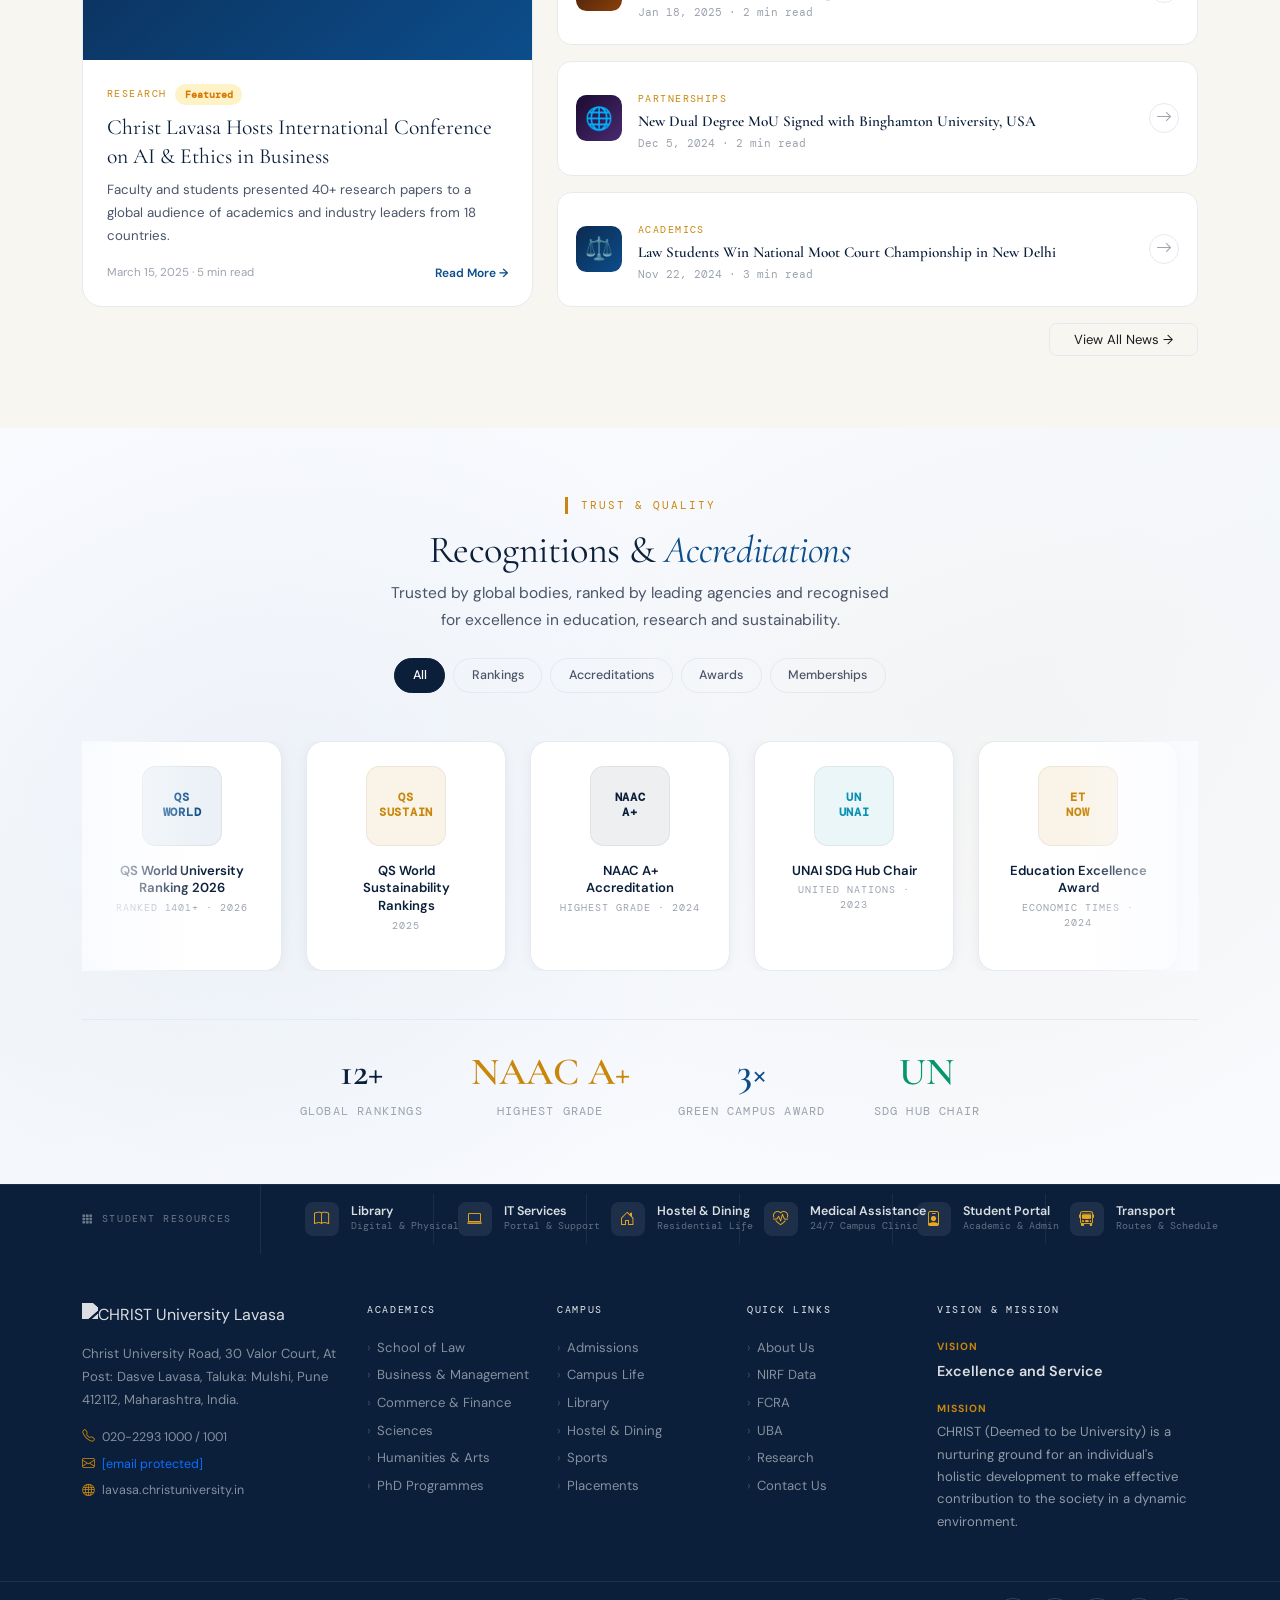
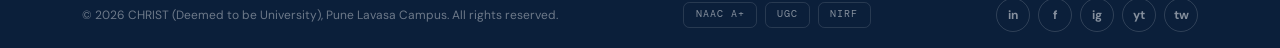
==== commit fd7b57bf: "Add files via upload updated MBA  Code Cleanup Footer, Header rewamp" ====
--- a/index.html
+++ b/index.html
@@ -7,1667 +7,12 @@
 <link href="https://cdn.jsdelivr.net/npm/bootstrap@5.3.3/dist/css/bootstrap.min.css" rel="stylesheet">
 <link href="https://cdn.jsdelivr.net/npm/bootstrap-icons@1.11.3/font/bootstrap-icons.min.css" rel="stylesheet">
 <link href="https://fonts.googleapis.com/css2?family=Cormorant+Garamond:ital,wght@0,300;0,400;0,600;0,700;1,300;1,400&family=DM+Sans:opsz,wght@9..40,300;9..40,400;9..40,500;9..40,600&family=DM+Mono:wght@400;500&display=swap" rel="stylesheet">
-<style>
-:root{--cu-navy:#0B1F3A;--cu-blue:#0C4D8B;--cu-blue-lt:#1A6BC4;--cu-blue-pale:#E8F0FB;--cu-gold:#C8860A;--cu-gold-lt:#E9A820;--cu-gold-pale:#FDF3E0;--cu-cream:#F8F6F1;--cu-text:#1C1C1E;--cu-text-2:#4A5568;--cu-text-3:#9CA3AF;--cu-border:#E5E9F0;--shadow-sm:0 2px 12px rgba(11,31,58,.07);--shadow:0 6px 32px rgba(11,31,58,.10);--shadow-lg:0 20px 60px rgba(11,31,58,.14);}
-html{scroll-behavior:smooth;}
-body{font-family:'DM Sans',sans-serif;color:var(--cu-text);-webkit-font-smoothing:antialiased;}html{overflow-x:hidden;}
-h1,h2,h3,h4,h5,h6{font-family:'Cormorant Garamond',serif;}
-a{text-decoration:none;}
-.font-serif{font-family:'Cormorant Garamond',serif;}
-.font-mono{font-family:'DM Mono',monospace;}
-.text-gold{color:var(--cu-gold)!important;}
-.text-gold-lt{color:var(--cu-gold-lt)!important;}
-.text-navy{color:var(--cu-navy)!important;}
-.bg-navy{background-color:var(--cu-navy)!important;}
-.bg-blue{background-color:var(--cu-blue)!important;}
-.bg-cream{background-color:var(--cu-cream)!important;}
-.bg-blue-pale{background-color:var(--cu-blue-pale)!important;}
-.bg-gold-pale{background-color:var(--cu-gold-pale)!important;}
-.section-label{display:inline-flex;align-items:center;font-family:'DM Mono',monospace;font-size:.68rem;letter-spacing:.18em;text-transform:uppercase;color:var(--cu-gold);margin-bottom:.9rem;padding-left:.85rem;border-left:3px solid var(--cu-gold);}
-.section-title{font-size:clamp(1.9rem,3vw,2.8rem);font-weight:400;color:var(--cu-navy);line-height:1.15;letter-spacing:-.01em;}
-.section-title em{font-style:italic;color:var(--cu-blue);}
-.section-sub{font-size:.97rem;color:var(--cu-text-2);line-height:1.75;max-width:520px;}
-.btn-cu-gold{background:var(--cu-gold);color:var(--cu-navy);font-weight:600;border:none;transition:all .22s;}
-.btn-cu-gold:hover{background:var(--cu-gold-lt);color:var(--cu-navy);transform:translateY(-2px);box-shadow:0 8px 24px rgba(200,134,10,.35);}
-.btn-cu-blue{background:var(--cu-blue);color:#fff;font-weight:600;border:none;transition:all .22s;}
-.btn-cu-blue:hover{background:var(--cu-navy);color:#fff;transform:translateY(-2px);}
-.btn-cu-ghost{border:1.5px solid rgba(255,255,255,.28);color:rgba(255,255,255,.88);background:transparent;transition:all .22s;}
-.btn-cu-ghost:hover{border-color:rgba(255,255,255,.7);color:#fff;background:transparent;}
-.btn-cu-white{background:#fff;color:var(--cu-navy);font-weight:600;border:none;transition:all .22s;}
-.btn-cu-white:hover{background:var(--cu-gold-lt);color:var(--cu-navy);}
-.btn-cu-outline{border:1.5px solid var(--cu-border);color:var(--cu-text);background:transparent;transition:all .22s;}
-.btn-cu-outline:hover{border-color:var(--cu-blue);color:var(--cu-blue);}
-.reveal{opacity:1;transform:none;}
-.reveal.visible{opacity:1;transform:none;}
-
-/* TOP BAR */
-#topbar{background:var(--cu-navy);padding:.45rem 0;border-bottom:1px solid rgba(255,255,255,.05);}
-#topbar a{font-size:.72rem;color:rgba(255,255,255,.55);letter-spacing:.04em;transition:color .2s;}
-#topbar a:hover{color:var(--cu-gold-lt);}
-#topbar .apply-pill{background:var(--cu-gold);color:var(--cu-navy)!important;font-weight:600;padding:.22rem .85rem;border-radius:2rem;}
-#topbar .apply-pill:hover{background:var(--cu-gold-lt)!important;}
-#topbar .careers-pill{background:rgba(255,255,255,.1);color:rgba(255,255,255,.85)!important;
-  font-weight:600;padding:.22rem .85rem;border-radius:2rem;border:1px solid rgba(255,255,255,.18);
-  transition:all .2s!important;}
-#topbar .careers-pill:hover{background:rgba(255,255,255,.18)!important;color:#fff!important;
-  border-color:rgba(255,255,255,.35)!important;}
-/* CAMPUS SWITCHER */
-.campus-switcher{position:relative;}
-.campus-current-btn{display:flex;align-items:center;gap:.5rem;
-  background:rgba(200,134,10,.18);border:1px solid rgba(200,134,10,.35);
-  color:var(--cu-gold-lt)!important;font-weight:600!important;font-size:.72rem!important;
-  padding:.28rem .85rem!important;border-radius:2rem;cursor:pointer;
-  transition:all .22s;white-space:nowrap;letter-spacing:.03em;}
-.campus-current-btn:hover{background:rgba(200,134,10,.28)!important;border-color:var(--cu-gold)!important;
-  color:#fff!important;}
-.campus-current-btn .cc-dot{width:7px;height:7px;border-radius:50%;
-  background:var(--cu-gold);flex-shrink:0;animation:ccPulse 2s infinite;}
-@keyframes ccPulse{0%,100%{opacity:1;transform:scale(1);}50%{opacity:.5;transform:scale(.8);}}
-.campus-current-btn .cc-chevron{font-size:.55rem;transition:transform .22s;margin-left:.1rem;}
-.campus-switcher.open .cc-chevron{transform:rotate(180deg);}
-/* Dropdown panel */
-.campus-drop{position:absolute;top:calc(100% + .75rem);left:0;right:auto;
-  background:#fff;border-radius:1rem;border:1px solid rgba(11,31,58,.1);
-  box-shadow:0 20px 60px rgba(11,31,58,.18);z-index:1050;
-  width:700px;max-width:calc(100vw - 2rem);opacity:0;transform:translateY(-8px);
-  pointer-events:none;transition:opacity .25s,transform .25s;}
-.campus-switcher.open .campus-drop{opacity:1;transform:translateY(0);pointer-events:all;}
-.campus-drop-head{padding:1rem 1.4rem .75rem;border-bottom:1px solid rgba(11,31,58,.07);
-  display:flex;align-items:center;justify-content:space-between;}
-.campus-drop-title{font-family:'Cormorant Garamond',serif;font-size:1rem;font-weight:600;
-  color:var(--cu-navy);}
-.campus-drop-subtitle{font-size:.65rem;color:var(--cu-text-3);font-family:'DM Mono',monospace;
-  letter-spacing:.1em;text-transform:uppercase;}
-.campus-drop-close{width:26px;height:26px;border-radius:50%;border:1px solid var(--cu-border);
-  background:transparent;display:flex;align-items:center;justify-content:center;
-  cursor:pointer;color:var(--cu-text-3);font-size:.7rem;transition:all .18s;}
-.campus-drop-close:hover{background:var(--cu-navy);border-color:var(--cu-navy);color:#fff;}
-/* Campus grid */
-.campus-grid{display:grid;grid-template-columns:repeat(3,1fr);gap:.6rem;padding:1rem 1.1rem 1.1rem;}
-.campus-item{display:flex;align-items:center;gap:.7rem;padding:.75rem .9rem;
-  border-radius:.75rem;border:1.5px solid var(--cu-border);cursor:pointer;
-  transition:all .22s;text-decoration:none;position:relative;overflow:hidden;}
-.campus-item::before{content:'';position:absolute;inset:0;opacity:0;transition:opacity .22s;
-  background:linear-gradient(135deg,rgba(12,77,139,.06),rgba(200,134,10,.04));}
-.campus-item:hover{border-color:var(--cu-blue);box-shadow:0 4px 18px rgba(12,77,139,.1);
-  transform:translateY(-2px);}
-.campus-item:hover::before{opacity:1;}
-.campus-item.current{border-color:var(--cu-gold);background:rgba(200,134,10,.05);}
-.campus-item.current::after{content:'You are here';position:absolute;top:.35rem;right:.5rem;
-  font-size:.5rem;font-family:'DM Mono',monospace;letter-spacing:.1em;text-transform:uppercase;
-  color:var(--cu-gold);font-weight:600;}
-/* Campus icon */
-.ci-icon{width:36px;height:36px;border-radius:.55rem;display:flex;align-items:center;
-  justify-content:center;font-size:1.1rem;flex-shrink:0;background:rgba(12,77,139,.08);}
-.campus-item.current .ci-icon{background:rgba(200,134,10,.12);}
-.campus-item:hover .ci-icon{background:rgba(12,77,139,.14);}
-/* Campus text */
-.ci-city{font-family:'DM Mono',monospace;font-size:.58rem;color:var(--cu-text-3);
-  letter-spacing:.1em;text-transform:uppercase;margin-bottom:.15rem;}
-.ci-name{font-size:.8rem;font-weight:600;color:var(--cu-navy);line-height:1.2;}
-.ci-tag{font-size:.6rem;color:var(--cu-text-3);margin-top:.1rem;}
-/* Footer note */
-.campus-drop-footer{padding:.6rem 1.4rem;border-top:1px solid rgba(11,31,58,.06);
-  display:flex;align-items:center;justify-content:space-between;
-  background:rgba(11,31,58,.02);border-radius:0 0 1rem 1rem;}
-.campus-drop-footer span{font-size:.65rem;color:var(--cu-text-3);}
-.campus-drop-footer a{font-size:.65rem;color:var(--cu-blue);font-weight:600;text-decoration:none;}
-.campus-drop-footer a:hover{color:var(--cu-navy);}
-
-.topbar-sep{width:1px;height:12px;background:rgba(255,255,255,.15);display:inline-block;margin:0 .25rem;vertical-align:middle;}
-
-/* NAVBAR */
-#mainNav{background:#fff!important;border-bottom:1px solid var(--cu-border);box-shadow:var(--shadow-sm);padding:0;}
-#mainNav .navbar-brand img{height:52px;width:auto;}
-#mainNav .nav-link{font-size:.85rem;color:var(--cu-text-2)!important;font-weight:500;padding:.5rem .9rem!important;border-radius:.5rem;transition:all .2s;}
-#mainNav .nav-link:hover{color:var(--cu-blue)!important;background:var(--cu-blue-pale);}
-.mega-dropdown .dropdown-menu{min-width:480px;border:1px solid var(--cu-border);border-radius:1rem;box-shadow:var(--shadow-lg);padding:1.5rem;margin-top:.5rem;}
-.dd-item{display:flex;align-items:flex-start;gap:.75rem;padding:.75rem;border-radius:.6rem;transition:background .18s;cursor:pointer;}
-.dd-item:hover{background:var(--cu-blue-pale);}
-.dd-icon{width:36px;height:36px;border-radius:.5rem;background:var(--cu-blue-pale);display:flex;align-items:center;justify-content:center;font-size:1rem;flex-shrink:0;}
-.dd-item:hover .dd-icon{background:var(--cu-blue);}
-.dd-text h6{font-size:.83rem;font-weight:600;color:var(--cu-navy);margin-bottom:.2rem;font-family:'DM Sans',sans-serif;}
-.dd-text small{font-size:.73rem;color:var(--cu-text-3);line-height:1.45;}
-
-/* HERO CAROUSEL */
-#heroCarousel{height:calc(100vh - 100px);min-height:560px;max-height:820px;}
-.hero-slide{height:calc(100vh - 100px);min-height:560px;max-height:820px;position:relative;display:flex;align-items:center;}
-.slide-bg{position:absolute;inset:0;background-size:cover;background-position:center;transform:scale(1.06);transition:transform 8s ease;}
-.carousel-item.active .slide-bg{transform:scale(1);}
-.slide-overlay{position:absolute;inset:0;background:linear-gradient(100deg,rgba(7,15,30,.82) 0%,rgba(7,15,30,.45) 55%,rgba(7,15,30,.18) 100%);}
-.slide-overlay::after{content:'';position:absolute;bottom:0;left:0;right:0;height:38%;background:linear-gradient(to top,rgba(7,15,30,.88),transparent);}
-.sb1{background:url("1.webp") center center/cover no-repeat;}
-.sb2{background:url("2.webp") center center/cover no-repeat;}
-.sb3{background:url("3.webp") center 30%/cover no-repeat;}
-.sb4{background:url("4.webp") center 40%/cover no-repeat;}
-.sb5{background:url("5.webp") center 40%/cover no-repeat;}
-.sb1::before,.sb2::before,.sb3::before,.sb4::before,.sb5::before{content:'';position:absolute;inset:0;opacity:.035;background-image:linear-gradient(rgba(255,255,255,1) 1px,transparent 1px),linear-gradient(90deg,rgba(255,255,255,1) 1px,transparent 1px);background-size:64px 64px;}
-.sb-icon{position:absolute;inset:0;display:flex;align-items:center;justify-content:center;font-size:8rem;opacity:.06;pointer-events:none;}
-.slide-tag{opacity:0;transform:translateY(18px);transition:opacity .55s .2s,transform .55s .2s;}
-.slide-h1{opacity:0;transform:translateY(24px);transition:opacity .65s .38s,transform .65s .38s;font-size:clamp(2.8rem,5.5vw,5.2rem);font-weight:300;line-height:1.05;}
-.slide-h1 em{font-style:italic;color:var(--cu-gold-lt);}
-.slide-p{opacity:0;transform:translateY(18px);transition:opacity .6s .55s,transform .6s .55s;font-size:1.02rem;color:rgba(255,255,255,.62);line-height:1.72;font-weight:300;max-width:460px;}
-.slide-btns{opacity:0;transform:translateY(14px);transition:opacity .55s .7s,transform .55s .7s;}
-.carousel-item.active .slide-tag,.carousel-item.active .slide-h1,.carousel-item.active .slide-p,.carousel-item.active .slide-btns{opacity:1;transform:translateY(0);}
-.slide-eyebrow-line{width:24px;height:2px;background:var(--cu-gold);display:inline-block;vertical-align:middle;margin-right:.6rem;}
-.slide-tag-text{font-family:'DM Mono',monospace;font-size:.68rem;letter-spacing:.2em;text-transform:uppercase;color:var(--cu-gold-lt);}
-.carousel-control-prev,.carousel-control-next{width:52px;height:52px;top:50%;transform:translateY(-50%);background:rgba(255,255,255,.08);border:1px solid rgba(255,255,255,.18);border-radius:50%;opacity:1;backdrop-filter:blur(8px);transition:all .25s;}
-.carousel-control-prev{left:2%;}
-.carousel-control-next{right:2%;}
-.carousel-control-prev:hover,.carousel-control-next:hover{background:var(--cu-gold);border-color:var(--cu-gold);}
-.carousel-control-prev-icon,.carousel-control-next-icon{width:18px;height:18px;}
-.carousel-indicators{bottom:4.5rem;}
-.carousel-indicators [data-bs-target]{width:7px;height:7px;border-radius:50%;background:rgba(255,255,255,.35);border:none;margin:0 4px;transition:all .3s;}
-.carousel-indicators .active{background:var(--cu-gold);width:26px;border-radius:3.5px;}
-.hero-progress{position:absolute;bottom:0;left:0;right:0;height:3px;background:rgba(255,255,255,.08);z-index:20;}
-.hero-progress-fill{height:100%;background:linear-gradient(90deg,var(--cu-gold),var(--cu-gold-lt));width:0;transition:width linear;}
-.hero-live-badge{position:absolute;top:1.5rem;right:3%;z-index:20;background:rgba(11,31,58,.88);border:1px solid rgba(255,255,255,.1);backdrop-filter:blur(12px);border-radius:.6rem;padding:.7rem 1rem;opacity:0;transform:translateX(12px);transition:opacity .5s 1s,transform .5s 1s;}
-.hero-live-badge.show{opacity:1;transform:translateX(0);}
-.live-dot{width:7px;height:7px;background:#22c55e;border-radius:50%;animation:lpulse 1.8s infinite;flex-shrink:0;margin-top:3px;}
-@keyframes lpulse{0%,100%{box-shadow:0 0 0 2px rgba(34,197,94,.3)}50%{box-shadow:0 0 0 6px rgba(34,197,94,.06)}}
-.hero-thumbs{position:absolute;right:2%;top:50%;transform:translateY(-50%);z-index:20;display:flex;flex-direction:column;gap:.5rem;}
-.hero-thumb{width:60px;height:40px;border-radius:6px;overflow:hidden;cursor:pointer;border:2px solid transparent;opacity:.45;transition:all .25s;}
-.hero-thumb.active{border-color:var(--cu-gold);opacity:1;}
-.hero-thumb:hover{opacity:.8;}
-.hero-thumb-inner{width:100%;height:100%;display:flex;align-items:center;justify-content:center;font-size:1.3rem;}
-.hero-counter{position:absolute;bottom:1.8rem;right:3%;z-index:20;display:flex;align-items:baseline;gap:.35rem;}
-.hero-counter .cur{font-family:'Cormorant Garamond',serif;font-size:1.9rem;font-weight:600;color:#fff;line-height:1;}
-.hero-counter .sep{color:rgba(255,255,255,.3);font-size:.85rem;}
-.hero-counter .tot{font-size:.85rem;color:rgba(255,255,255,.4);}
-.hero-stats-strip{background:rgba(11,31,58,.72);backdrop-filter:blur(16px);border-top:1px solid rgba(255,255,255,.08);position:absolute;bottom:0;left:0;right:0;z-index:10;}
-.h-stat{padding:1rem 1.5rem;border-right:1px solid rgba(255,255,255,.08);}
-.h-stat:last-child{border-right:none;}
-.h-stat-num{font-family:'Cormorant Garamond',serif;font-size:2rem;font-weight:600;color:var(--cu-gold-lt);line-height:1;}
-.h-stat-lbl strong{display:block;font-size:.82rem;color:rgba(255,255,255,.85);font-weight:500;}
-.h-stat-lbl span{font-size:.75rem;color:rgba(255,255,255,.5);}
-
-/* TICKER */
-.ticker-bar{background:var(--cu-gold-pale);border-bottom:1px solid rgba(200,134,10,.2);padding:.6rem 0;}
-.ticker-label{background:var(--cu-gold);color:var(--cu-navy);font-size:.65rem;font-weight:700;letter-spacing:.14em;text-transform:uppercase;padding:.22rem .75rem;border-radius:2rem;font-family:'DM Mono',monospace;white-space:nowrap;}
-.ticker-scroll{overflow:hidden;flex:1;}
-.ticker-inner{display:flex;gap:3rem;animation:tickerAnim 32s linear infinite;white-space:nowrap;}
-@keyframes tickerAnim{from{transform:translateX(0)}to{transform:translateX(-50%)}}
-.t-item{font-size:.8rem;color:var(--cu-text-2);flex-shrink:0;display:flex;align-items:center;gap:.5rem;}
-.t-item::before{content:'›';color:var(--cu-gold);font-size:1rem;}
-
-/* MARQUEE */
-.marquee-bar{background:var(--cu-blue);padding:.8rem 0;overflow:hidden;}
-.marquee-track{display:flex;gap:2.5rem;animation:marqueeAnim 40s linear infinite;white-space:nowrap;}
-@keyframes marqueeAnim{from{transform:translateX(0)}to{transform:translateX(-50%)}}
-.m-item{font-size:.75rem;font-weight:500;letter-spacing:.12em;text-transform:uppercase;color:rgba(255,255,255,.8);flex-shrink:0;display:flex;align-items:center;gap:1rem;}
-.m-sep{width:4px;height:4px;background:rgba(255,255,255,.3);border-radius:50%;}
-
-/* PROGRAMMES */
-.school-tab-btn{padding:.52rem 1.2rem;border-radius:2rem;font-size:.82rem;font-weight:500;border:1.5px solid var(--cu-border);color:var(--cu-text-2);cursor:pointer;transition:all .22s;background:transparent;white-space:nowrap;}
-.school-tab-btn:hover{border-color:var(--cu-blue);color:var(--cu-blue);}
-.school-tab-btn.active{background:var(--cu-navy);border-color:var(--cu-navy);color:#fff;}
-/* COURSE SEARCH */
-.course-search-wrap{position:relative;max-width:680px;margin:0 auto 2.5rem;}
-.course-search-box{display:flex;align-items:center;background:#fff;border:2px solid var(--cu-border);
-  border-radius:1rem;padding:.6rem .6rem .6rem 1.2rem;transition:all .3s;
-  box-shadow:0 4px 20px rgba(11,31,58,.07);}
-.course-search-box:focus-within{border-color:var(--cu-blue);box-shadow:0 4px 28px rgba(12,77,139,.15);}
-.course-search-box i{color:var(--cu-text-3);font-size:1.1rem;margin-right:.75rem;flex-shrink:0;transition:color .2s;}
-.course-search-box:focus-within i{color:var(--cu-blue);}
-.course-search-input{flex:1;border:none;outline:none;font-size:.95rem;color:var(--cu-text);
-  background:transparent;font-family:'DM Sans',sans-serif;}
-.course-search-input::placeholder{color:var(--cu-text-3);}
-.course-search-btn{background:var(--cu-blue);color:#fff;border:none;border-radius:.65rem;
-  padding:.65rem 1.4rem;font-size:.82rem;font-weight:600;cursor:pointer;
-  transition:all .2s;white-space:nowrap;flex-shrink:0;}
-.course-search-btn:hover{background:var(--cu-navy);}
-.course-search-clear{width:30px;height:30px;border:none;background:var(--cu-cream);
-  border-radius:50%;display:none;align-items:center;justify-content:center;
-  cursor:pointer;color:var(--cu-text-3);font-size:.8rem;margin-right:.4rem;transition:all .2s;}
-.course-search-clear:hover{background:var(--cu-border);color:var(--cu-navy);}
-.course-search-clear.show{display:flex;}
-/* Dropdown results */
-.course-results-drop{position:absolute;top:calc(100% + .6rem);left:0;right:0;
-  background:#fff;border:1.5px solid var(--cu-border);border-radius:1rem;
-  box-shadow:0 16px 50px rgba(11,31,58,.13);z-index:200;
-  max-height:420px;overflow-y:auto;display:none;}
-.course-results-drop.open{display:block;}
-.course-results-drop::-webkit-scrollbar{width:5px;}
-.course-results-drop::-webkit-scrollbar-thumb{background:var(--cu-border);border-radius:3px;}
-/* Result item */
-.cr-item{display:flex;align-items:flex-start;gap:.9rem;padding:1rem 1.25rem;
-  border-bottom:1px solid var(--cu-border);cursor:pointer;transition:background .18s;}
-.cr-item:last-child{border-bottom:none;}
-.cr-item:hover{background:var(--cu-blue-pale);}
-.cr-item:hover .cr-i-name{color:var(--cu-blue);}
-.cr-i-icon{width:38px;height:38px;border-radius:.6rem;display:flex;align-items:center;
-  justify-content:center;font-size:1.1rem;flex-shrink:0;margin-top:.1rem;}
-.cr-i-body{flex:1;}
-.cr-i-name{font-size:.88rem;font-weight:600;color:var(--cu-navy);line-height:1.3;
-  margin-bottom:.3rem;transition:color .18s;}
-.cr-i-breadcrumb{display:flex;align-items:center;gap:.35rem;flex-wrap:wrap;}
-.cr-i-school{font-size:.68rem;font-weight:500;padding:.15rem .6rem;border-radius:2rem;}
-.cr-i-dept{font-size:.68rem;color:var(--cu-text-3);font-family:'DM Mono',monospace;}
-.cr-i-level{font-size:.65rem;font-weight:600;padding:.13rem .55rem;border-radius:2rem;
-  font-family:'DM Mono',monospace;letter-spacing:.06em;}
-.lv-ug  {background:#EFF6FF;color:#1D4ED8;}
-.lv-pg  {background:#F0FDF4;color:#166534;}
-.lv-phd {background:#FDF3E0;color:#92400E;}
-.cr-i-tags{display:flex;gap:.3rem;margin-top:.35rem;flex-wrap:wrap;}
-.cr-i-tag{font-size:.6rem;background:rgba(200,134,10,.1);color:var(--cu-gold);
-  padding:.1rem .45rem;border-radius:2rem;font-family:'DM Mono',monospace;}
-/* school colour pills */
-.sc-law    {background:rgba(12,77,139,.1); color:var(--cu-blue);}
-.sc-mgmt   {background:rgba(22,101,52,.1); color:#166534;}
-.sc-comm   {background:rgba(146,64,14,.1); color:#92400E;}
-.sc-human  {background:rgba(76,29,149,.1); color:#4C1D95;}
-.sc-sci    {background:rgba(12,77,139,.1); color:var(--cu-blue);}
-/* No results */
-.cr-no-result{padding:2rem;text-align:center;color:var(--cu-text-3);}
-.cr-no-result i{font-size:2rem;display:block;margin-bottom:.5rem;opacity:.35;}
-/* Result count badge */
-.cr-count{font-family:'DM Mono',monospace;font-size:.68rem;color:var(--cu-text-3);
-  padding:.35rem 1.25rem;border-bottom:1px solid var(--cu-border);background:var(--cu-cream);}
-/* Search hint chips */
-.search-hints{display:flex;gap:.5rem;flex-wrap:wrap;justify-content:center;margin-top:.85rem;}
-.sh-chip{font-size:.72rem;padding:.28rem .85rem;border-radius:2rem;border:1px solid var(--cu-border);
-  color:var(--cu-text-2);cursor:pointer;transition:all .2s;background:#fff;}
-.sh-chip:hover{border-color:var(--cu-blue);color:var(--cu-blue);background:var(--cu-blue-pale);}
-.sh-chip i{font-size:.65rem;margin-right:.2rem;}
-.lvl-btn{padding:.4rem 1rem;border-radius:2rem;font-size:.78rem;border:1.5px solid var(--cu-border);color:var(--cu-text-2);cursor:pointer;transition:all .2s;background:transparent;}
-.lvl-btn.active,.lvl-btn:hover{background:var(--cu-blue);border-color:var(--cu-blue);color:#fff;}
-.school-panel{display:none;}
-.school-panel.active{display:block;}
-.school-card{border:1px solid var(--cu-border);border-radius:1.25rem;overflow:hidden;box-shadow:var(--shadow-sm);}
-.school-header{display:flex;align-items:center;gap:1.5rem;padding:2rem 2.5rem;}
-.school-icon-wrap{width:56px;height:56px;border-radius:16px;background:rgba(255,255,255,.12);display:flex;align-items:center;justify-content:center;font-size:1.6rem;flex-shrink:0;}
-.school-hd-title{font-family:'Cormorant Garamond',serif;font-size:1.5rem;font-weight:600;color:#fff;line-height:1.2;margin-bottom:.25rem;}
-.school-hd-sub{font-size:.78rem;color:rgba(255,255,255,.6);}
-.school-prog-count .num{font-family:'Cormorant Garamond',serif;font-size:2rem;font-weight:600;color:var(--cu-gold-lt);line-height:1;}
-.school-prog-count .lbl{font-size:.65rem;letter-spacing:.1em;text-transform:uppercase;color:rgba(255,255,255,.45);font-family:'DM Mono',monospace;}
-.dept-header{display:flex;align-items:center;justify-content:space-between;padding:1rem 2.5rem;background:var(--cu-cream);border-bottom:1px solid var(--cu-border);border-top:1px solid var(--cu-border);}
-.dept-name-label{font-family:'DM Mono',monospace;font-size:.68rem;letter-spacing:.15em;text-transform:uppercase;color:var(--cu-blue);font-weight:500;}
-.dept-level-badge{font-size:.65rem;background:var(--cu-blue-pale);color:var(--cu-blue);padding:.18rem .65rem;border-radius:2rem;}
-.level-group{padding:1.5rem 2.5rem;border-bottom:1px solid var(--cu-border);}
-.level-group:last-of-type{border-bottom:none;}
-.level-label{display:inline-flex;align-items:center;font-family:'DM Mono',monospace;font-size:.62rem;letter-spacing:.18em;text-transform:uppercase;font-weight:600;padding:.28rem .85rem;border-radius:2rem;margin-bottom:1.1rem;}
-.ll-ug{background:#EFF6FF;color:#1D4ED8;}
-.ll-pg{background:#F0FDF4;color:#166534;}
-.ll-phd{background:var(--cu-gold-pale);color:#92400E;}
-.course-row{display:flex;align-items:flex-start;gap:.85rem;padding:.85rem 1rem;border-radius:.6rem;border:1px solid transparent;transition:all .2s;cursor:pointer;}
-.course-row:hover{background:var(--cu-blue-pale);border-color:rgba(12,77,139,.15);}
-.cr-dot{width:8px;height:8px;border-radius:50%;flex-shrink:0;margin-top:5px;}
-.cr-ug{background:#3B82F6;}
-.cr-pg{background:#22C55E;}
-.cr-phd{background:var(--cu-gold);}
-.cr-name{font-size:.88rem;font-weight:500;color:var(--cu-navy);line-height:1.4;}
-.cr-tag{display:inline-block;font-size:.62rem;background:rgba(200,134,10,.12);color:var(--cu-gold);padding:.1rem .5rem;border-radius:2rem;margin-left:.4rem;vertical-align:middle;font-family:'DM Mono',monospace;letter-spacing:.08em;}
-.cr-arrow{font-size:.75rem;color:var(--cu-text-3);margin-top:3px;transition:transform .2s;flex-shrink:0;}
-.course-row:hover .cr-arrow{transform:translateX(3px);color:var(--cu-blue);}
-.school-apply-strip{padding:1.5rem 2.5rem;border-top:1px solid var(--cu-border);}
-
-/* WHY LAVASA */
-.why-feat{display:flex;gap:1.1rem;align-items:flex-start;padding:1.2rem;border-radius:.75rem;background:#fff;border:1px solid var(--cu-border);transition:all .25s;}
-.why-feat:hover{border-color:rgba(12,77,139,.2);box-shadow:var(--shadow-sm);transform:translateX(4px);}
-.feat-icon{width:44px;height:44px;border-radius:12px;display:flex;align-items:center;justify-content:center;font-size:1.2rem;flex-shrink:0;}
-.fi-blue{background:var(--cu-blue-pale);}
-.fi-gold{background:var(--cu-gold-pale);}
-.feat-title{font-size:.92rem;font-weight:600;color:var(--cu-navy);margin-bottom:.25rem;font-family:'DM Sans',sans-serif;}
-.feat-desc{font-size:.8rem;color:var(--cu-text-2);line-height:1.6;margin:0;}
-.why-img-ph{border-radius:1.25rem;overflow:hidden;}
-.why-img-ph .ph-inner{display:flex;flex-direction:column;align-items:center;justify-content:center;gap:.5rem;}
-.ph-icon{font-size:3rem;opacity:.25;}
-.ph-lbl{font-family:'DM Mono',monospace;font-size:.62rem;letter-spacing:.15em;text-transform:uppercase;opacity:.3;color:#fff;}
-.wv-overlay{padding:1rem 1.25rem;background:linear-gradient(to top,rgba(11,31,58,.85),transparent);}
-.wv-overlay h5{font-family:'Cormorant Garamond',serif;font-size:1rem;color:#fff;margin:0;}
-.wv-overlay small{font-size:.72rem;color:rgba(255,255,255,.6);}
-
-/* STATS */
-.stats-band{background:var(--cu-navy);padding:5rem 0;position:relative;overflow:hidden;}
-.stats-band::before{content:'';position:absolute;top:-30%;right:-10%;width:600px;height:600px;background:radial-gradient(circle,rgba(12,77,139,.3) 0%,transparent 70%);}
-.stat-num{font-family:'Cormorant Garamond',serif;font-size:3.5rem;font-weight:600;color:var(--cu-gold-lt);line-height:1;}
-.stat-title{font-size:.88rem;color:rgba(255,255,255,.85);font-weight:500;}
-.stat-sub{font-size:.75rem;color:rgba(255,255,255,.4);}
-
-/* BENTO */
-.bento-grid{display:grid;grid-template-columns:repeat(3,1fr);grid-template-rows:280px 220px;gap:1.25rem;}
-/* ════════════════════════════════════════
-   CAMPUS LIFE — ICON GRID
-════════════════════════════════════════ */
-#campusLife {
-  background: linear-gradient(160deg, #EAF3FB 0%, #F5F8FF 50%, #EDF5F8 100%);
-  position: relative; overflow: hidden;
-}
-#campusLife::before {
-  content: ''; position: absolute; inset: 0; pointer-events: none;
-  background-image:
-    radial-gradient(circle at 15% 20%, rgba(12,77,139,0.06) 0%, transparent 40%),
-    radial-gradient(circle at 85% 80%, rgba(200,134,10,0.05) 0%, transparent 40%);
-}
-/* Diagonal decorative lines */
-#campusLife::after {
-  content: ''; position: absolute; inset: 0; pointer-events: none; opacity: 0.03;
-  background-image: repeating-linear-gradient(
-    -45deg, var(--cu-navy) 0px, var(--cu-navy) 1px, transparent 1px, transparent 60px
-  );
-}
-/* Grid layout — 3 cols, last row centred */
-.cl-grid {
-  display: grid;
-  grid-template-columns: repeat(3, 1fr);
-  gap: 1.5rem;
-  position: relative; z-index: 1;
-}
-@media (min-width: 992px) {
-  .cl-grid { grid-template-columns: repeat(3, 1fr); }
-  /* 9 cards = 3 perfect rows of 3 — no orphan, no centering needed */
-}
-@media (min-width: 1200px) {
-  .cl-grid { grid-template-columns: repeat(3, 1fr); }
-}
-@media (max-width: 575px) {
-  .cl-grid { grid-template-columns: repeat(2, 1fr); gap: 1rem; }
-}
-/* Card */
-.cl-card {
-  background: #fff;
-  border: 1px solid rgba(12,77,139,0.09);
-  border-radius: 1.35rem;
-  padding: 2rem 1.5rem 1.5rem;
-  display: flex; flex-direction: column; align-items: center; text-align: center;
-  cursor: pointer; transition: all 0.32s;
-  position: relative; overflow: hidden;
-  box-shadow: 0 2px 16px rgba(11,31,58,0.05);
-}
-.cl-card::before {
-  content: ''; position: absolute; inset: 0; border-radius: 1.35rem;
-  opacity: 0; transition: opacity 0.32s;
-}
-.cl-card:hover { transform: translateY(-7px); box-shadow: 0 18px 50px rgba(11,31,58,0.13); border-color: transparent; }
-/* Colour variants — bg tint on hover */
-.cl-card[data-color="blue"]::before   { background: linear-gradient(145deg,rgba(12,77,139,0.06),rgba(12,77,139,0.02)); }
-.cl-card[data-color="gold"]::before   { background: linear-gradient(145deg,rgba(200,134,10,0.07),rgba(200,134,10,0.02)); }
-.cl-card[data-color="teal"]::before   { background: linear-gradient(145deg,rgba(8,145,178,0.07),rgba(8,145,178,0.02)); }
-.cl-card[data-color="navy"]::before   { background: linear-gradient(145deg,rgba(11,31,58,0.06),rgba(11,31,58,0.02)); }
-.cl-card[data-color="purple"]::before { background: linear-gradient(145deg,rgba(124,58,237,0.07),rgba(124,58,237,0.02)); }
-.cl-card[data-color="green"]::before  { background: linear-gradient(145deg,rgba(22,163,74,0.07),rgba(22,163,74,0.02)); }
-.cl-card[data-color="orange"]::before { background: linear-gradient(145deg,rgba(234,88,12,0.07),rgba(234,88,12,0.02)); }
-.cl-card:hover::before { opacity: 1; }
-/* Icon circle */
-.cl-icon-wrap {
-  width: 72px; height: 72px; border-radius: 50%;
-  background: var(--cu-blue-pale);
-  display: flex; align-items: center; justify-content: center;
-  margin-bottom: 1.2rem; transition: all 0.32s; position: relative; z-index: 1;
-  box-shadow: 0 4px 16px rgba(12,77,139,0.10);
-}
-.cl-card:hover .cl-icon-wrap { transform: scale(1.1); }
-/* icon colour per variant */
-.cl-card[data-color="blue"]   .cl-icon-wrap { background: rgba(12,77,139,0.10); color: var(--cu-blue); }
-.cl-card[data-color="gold"]   .cl-icon-wrap { background: rgba(200,134,10,0.10); color: var(--cu-gold); }
-.cl-card[data-color="teal"]   .cl-icon-wrap { background: rgba(8,145,178,0.10);  color: #0891B2; }
-.cl-card[data-color="navy"]   .cl-icon-wrap { background: rgba(11,31,58,0.08);   color: var(--cu-navy); }
-.cl-card[data-color="purple"] .cl-icon-wrap { background: rgba(124,58,237,0.10); color: #7C3AED; }
-.cl-card[data-color="green"]  .cl-icon-wrap { background: rgba(22,163,74,0.10);  color: #16A34A; }
-.cl-card[data-color="orange"] .cl-icon-wrap { background: rgba(234,88,12,0.10);  color: #EA580C; }
-.cl-card:hover[data-color="blue"]   .cl-icon-wrap { background: var(--cu-blue);  color: #fff; box-shadow: 0 8px 28px rgba(12,77,139,0.35); }
-.cl-card:hover[data-color="gold"]   .cl-icon-wrap { background: var(--cu-gold);  color: #fff; box-shadow: 0 8px 28px rgba(200,134,10,0.35); }
-.cl-card:hover[data-color="teal"]   .cl-icon-wrap { background: #0891B2;         color: #fff; box-shadow: 0 8px 28px rgba(8,145,178,0.35); }
-.cl-card:hover[data-color="navy"]   .cl-icon-wrap { background: var(--cu-navy);  color: #fff; box-shadow: 0 8px 28px rgba(11,31,58,0.35); }
-.cl-card:hover[data-color="purple"] .cl-icon-wrap { background: #7C3AED;         color: #fff; box-shadow: 0 8px 28px rgba(124,58,237,0.35); }
-.cl-card:hover[data-color="green"]  .cl-icon-wrap { background: #16A34A;         color: #fff; box-shadow: 0 8px 28px rgba(22,163,74,0.35); }
-.cl-card:hover[data-color="orange"] .cl-icon-wrap { background: #EA580C;         color: #fff; box-shadow: 0 8px 28px rgba(234,88,12,0.35); }
-.cl-icon { width: 28px; height: 28px; }
-/* Label */
-.cl-label {
-  font-family: 'DM Sans', sans-serif; font-size: 0.95rem; font-weight: 600;
-  color: var(--cu-navy); margin-bottom: 0.45rem; position: relative; z-index: 1;
-  transition: color 0.25s;
-}
-/* Desc */
-.cl-desc {
-  font-size: 0.76rem; color: var(--cu-text-3); line-height: 1.55;
-  position: relative; z-index: 1;
-}
-/* Arrow */
-.cl-arrow {
-  margin-top: 1.1rem; width: 30px; height: 30px; border-radius: 50%;
-  border: 1.5px solid var(--cu-border); display: flex; align-items: center;
-  justify-content: center; font-size: 0.75rem; color: var(--cu-text-3);
-  transition: all 0.25s; position: relative; z-index: 1;
-}
-.cl-card:hover .cl-arrow { background: var(--cu-blue); border-color: var(--cu-blue); color: #fff; transform: translateX(3px); }
-
-
-.bento-card{border-radius:1.25rem;overflow:hidden;position:relative;cursor:pointer;}
-.bento-card.span-2{grid-column:span 2;grid-row:span 2;}
-.bento-ph{position:absolute;inset:0;display:flex;align-items:center;justify-content:center;flex-direction:column;gap:.5rem;}
-.bp1{background:linear-gradient(145deg,#0B2A50,#1460A8,#0D3B6E);}
-.bp2{background:linear-gradient(145deg,#3A1A0B,#8A3F05,#C8700A);}
-.bp3{background:linear-gradient(145deg,#0A1E10,#145C22,#1A7030);}
-.bp4{background:linear-gradient(145deg,#1A0B3A,#3A1A6B,#5A2A90);}
-.bp5{background:linear-gradient(145deg,#0B1F3A,#1A3050,#0C4D8B);}
-.bento-ph-icon{font-size:3rem;opacity:.18;}
-.bento-card.span-2 .bento-ph-icon{font-size:5rem;}
-.bento-overlay{position:absolute;inset:0;background:linear-gradient(to top,rgba(11,31,58,.88) 0%,rgba(11,31,58,.1) 60%,transparent 100%);}
-.bento-hover{position:absolute;inset:0;background:rgba(12,77,139,.15);opacity:0;transition:opacity .3s;z-index:1;}
-.bento-card:hover .bento-hover{opacity:1;}
-.bento-info{position:absolute;bottom:0;left:0;right:0;padding:1.5rem;z-index:2;}
-.bento-info h4{font-family:'Cormorant Garamond',serif;font-size:1.1rem;color:#fff;margin-bottom:.25rem;}
-.bento-card.span-2 .bento-info h4{font-size:1.9rem;}
-.bento-info p{font-size:.75rem;color:rgba(255,255,255,.6);margin:0;}
-.bento-tag{display:inline-block;background:var(--cu-gold);color:var(--cu-navy);font-size:.62rem;font-weight:700;letter-spacing:.1em;text-transform:uppercase;padding:.18rem .6rem;border-radius:2rem;margin-bottom:.5rem;}
-
-/* PANORAMIC GALLERY */
-#gallery{background:#0B1F3A;position:relative;overflow:hidden;}
-#gallery::before{content:'';position:absolute;inset:0;pointer-events:none;
-  background:radial-gradient(circle at 20% 50%,rgba(200,134,10,.06) 0%,transparent 50%),
-  radial-gradient(circle at 80% 50%,rgba(12,77,139,.1) 0%,transparent 50%);}
-
-/* ── 9-photo bento grid ── */
-#galGrid{
-  display:grid;
-  grid-template-columns:1.4fr 1fr 1fr 1.4fr;
-  grid-template-rows:260px 200px 200px;
-  gap:10px;
-}
-/* Row 1: tall left | wide center | normal right */
-#galGrid .gal-item:nth-child(1){grid-column:1;   grid-row:1/3;}
-#galGrid .gal-item:nth-child(2){grid-column:2/4; grid-row:1;}
-#galGrid .gal-item:nth-child(3){grid-column:4;   grid-row:1;}
-/* Row 2: fills under wide + right */
-#galGrid .gal-item:nth-child(4){grid-column:2;   grid-row:2;}
-#galGrid .gal-item:nth-child(5){grid-column:3;   grid-row:2;}
-#galGrid .gal-item:nth-child(6){grid-column:4;   grid-row:2;}
-/* Row 3: wide left | normal | normal */
-#galGrid .gal-item:nth-child(7){grid-column:1/3; grid-row:3;}
-#galGrid .gal-item:nth-child(8){grid-column:3;   grid-row:3;}
-#galGrid .gal-item:nth-child(9){grid-column:4;   grid-row:3;}
-
-.gal-item{position:relative;border-radius:.85rem;overflow:hidden;cursor:pointer;}
-.gal-item img{width:100%;height:100%;object-fit:cover;object-position:center top;
-  display:block;transition:transform .5s ease;}
-.gal-item:hover img{transform:scale(1.07);}
-
-/* Overlay */
-.gal-overlay{position:absolute;inset:0;
-  background:linear-gradient(to top,rgba(11,31,58,.82) 0%,transparent 55%);
-  opacity:0;transition:opacity .3s;display:flex;flex-direction:column;
-  justify-content:flex-end;padding:.85rem 1rem;}
-.gal-item:hover .gal-overlay{opacity:1;}
-.gal-overlay-cat{font-family:'DM Mono',monospace;font-size:.55rem;letter-spacing:.16em;
-  text-transform:uppercase;color:var(--cu-gold-lt);margin-bottom:.2rem;}
-.gal-overlay-title{font-size:.78rem;font-weight:600;color:#fff;line-height:1.3;}
-.gal-overlay-zoom{position:absolute;top:.65rem;right:.65rem;width:30px;height:30px;
-  border-radius:50%;background:rgba(255,255,255,.15);display:flex;align-items:center;
-  justify-content:center;color:#fff;font-size:.7rem;backdrop-filter:blur(4px);}
-
-/* Responsive */
-@media(max-width:991px){
-  #galGrid{
-    grid-template-columns:1fr 1fr 1fr;
-    grid-template-rows:repeat(4,160px);
-  }
-  #galGrid .gal-item{grid-column:auto!important;grid-row:auto!important;}
-  #galGrid .gal-item:nth-child(1),
-  #galGrid .gal-item:nth-child(7){grid-column:span 2!important;}
-}
-@media(max-width:575px){
-  #galGrid{grid-template-columns:1fr 1fr;grid-template-rows:repeat(5,140px);}
-  #galGrid .gal-item:nth-child(1),
-  #galGrid .gal-item:nth-child(7){grid-column:span 2!important;}
-}
-/* Lightbox */
-#galLightbox{position:fixed;inset:0;background:rgba(5,10,20,.96);z-index:2000;
-  display:none;align-items:center;justify-content:center;backdrop-filter:blur(8px);}
-#galLightbox.open{display:flex;}
-.lb-wrap{position:relative;max-width:90vw;max-height:90vh;display:flex;align-items:center;}
-.lb-img{max-width:80vw;max-height:85vh;border-radius:.75rem;object-fit:contain;
-  box-shadow:0 30px 80px rgba(0,0,0,.6);}
-.lb-close{position:fixed;top:1.25rem;right:1.25rem;width:42px;height:42px;border-radius:50%;
-  background:rgba(255,255,255,.1);border:1.5px solid rgba(255,255,255,.2);
-  color:#fff;display:flex;align-items:center;justify-content:center;
-  cursor:pointer;font-size:1rem;transition:all .2s;z-index:2001;}
-.lb-close:hover{background:rgba(255,255,255,.2);}
-.lb-arrow{width:46px;height:46px;border-radius:50%;background:rgba(255,255,255,.08);
-  border:1.5px solid rgba(255,255,255,.15);color:#fff;display:flex;align-items:center;
-  justify-content:center;cursor:pointer;font-size:1rem;transition:all .22s;flex-shrink:0;}
-.lb-arrow:hover{background:var(--cu-gold);border-color:var(--cu-gold);color:var(--cu-navy);}
-.lb-caption{position:fixed;bottom:1.5rem;left:50%;transform:translateX(-50%);
-  text-align:center;color:rgba(255,255,255,.7);font-size:.8rem;
-  font-family:'DM Mono',monospace;letter-spacing:.08em;}
-/* Loading state */
-.gal-loading{display:flex;align-items:center;justify-content:center;
-  min-height:300px;color:rgba(255,255,255,.4);flex-direction:column;gap:1rem;}
-.gal-spinner{width:36px;height:36px;border:3px solid rgba(255,255,255,.1);
-  border-top-color:var(--cu-gold);border-radius:50%;animation:spin .8s linear infinite;}
-@keyframes spin{to{transform:rotate(360deg);}}
-/* API key notice */
-.gal-api-notice{background:rgba(200,134,10,.1);border:1px solid rgba(200,134,10,.2);
-  border-radius:.75rem;padding:1rem 1.25rem;font-size:.78rem;color:rgba(255,255,255,.6);
-  display:flex;align-items:flex-start;gap:.75rem;margin-bottom:1.5rem;}
-.gal-api-notice i{color:var(--cu-gold-lt);font-size:1rem;flex-shrink:0;margin-top:.1rem;}
-.gal-api-notice code{background:rgba(255,255,255,.08);padding:.1rem .45rem;
-  border-radius:.3rem;font-size:.72rem;color:var(--cu-gold-lt);}
-
-/* TESTIMONIALS */
-.testi-card{border:1px solid var(--cu-border);border-radius:1.25rem;padding:1.75rem;transition:all .3s;background:#fff;}
-.testi-card:hover{box-shadow:var(--shadow);transform:translateY(-3px);}
-.testi-card.featured{background:var(--cu-navy);border-color:var(--cu-navy);}
-.t-stars{color:var(--cu-gold);font-size:.82rem;letter-spacing:.1em;}
-.t-quote{font-family:'Cormorant Garamond',serif;font-size:1.05rem;line-height:1.65;color:var(--cu-navy);}
-.testi-card.featured .t-quote{color:#fff;font-size:1.2rem;}
-.t-avatar{width:40px;height:40px;border-radius:50%;display:flex;align-items:center;justify-content:center;font-family:'Cormorant Garamond',serif;font-size:1rem;font-weight:600;color:#fff;flex-shrink:0;}
-.ta-blue{background:linear-gradient(135deg,var(--cu-blue),var(--cu-blue-lt));}
-.ta-gold{background:linear-gradient(135deg,var(--cu-gold),var(--cu-gold-lt));}
-.ta-navy{background:linear-gradient(135deg,#1A3A5A,#2A5A8A);}
-.t-name{font-size:.85rem;font-weight:600;color:var(--cu-navy);}
-.testi-card.featured .t-name{color:#fff;}
-.t-role{font-size:.72rem;color:var(--cu-text-3);}
-.testi-card.featured .t-role{color:rgba(255,255,255,.5);}
-.big-quote{font-family:'Cormorant Garamond',serif;font-size:6rem;color:var(--cu-gold);line-height:.8;opacity:.4;}
-
-/* ADMISSIONS */
-.admissions-section{background:linear-gradient(135deg,var(--cu-navy) 0%,var(--cu-blue) 100%);position:relative;overflow:hidden;}
-.admissions-section::before{content:'';position:absolute;top:-50%;right:-15%;width:700px;height:700px;background:radial-gradient(circle,rgba(200,134,10,.1) 0%,transparent 65%);}
-.step-num{width:36px;height:36px;border-radius:50%;background:rgba(200,134,10,.2);border:1px solid rgba(200,134,10,.35);display:flex;align-items:center;justify-content:center;font-family:'Cormorant Garamond',serif;font-size:1rem;font-weight:600;color:var(--cu-gold-lt);flex-shrink:0;}
-.adm-steps-card{background:rgba(255,255,255,.05);border:1px solid rgba(255,255,255,.1);border-radius:1.5rem;backdrop-filter:blur(8px);padding:2rem;}
-.adm-step-title{font-size:.88rem;font-weight:600;color:#fff;font-family:'DM Sans',sans-serif;}
-.adm-step-sub{font-size:.78rem;color:rgba(255,255,255,.5);}
-
-/* FACULTY */
-.fac-card{border:1px solid var(--cu-border);border-radius:1.25rem;overflow:hidden;transition:all .3s;}
-.fac-card:hover{transform:translateY(-5px);box-shadow:var(--shadow);}
-.fac-photo{height:200px;display:flex;align-items:center;justify-content:center;font-size:4rem;}
-.fp1{background:linear-gradient(145deg,#0B2A50,#1460A8);}
-.fp2{background:linear-gradient(145deg,#0A1E10,#1A5C28);}
-.fp3{background:linear-gradient(145deg,#2A1A0A,#7A4A15);}
-.fp4{background:linear-gradient(145deg,#1A0B30,#4A2A70);}
-.fac-dept{font-family:'DM Mono',monospace;font-size:.72rem;letter-spacing:.1em;text-transform:uppercase;color:var(--cu-gold);}
-.fac-desc{font-size:.78rem;color:var(--cu-text-2);line-height:1.55;}
-
-/* ACHIEVEMENTS */
-#achievements{background:linear-gradient(160deg,#f4f7fb 0%,#fafcff 60%,#f0f5fb 100%);position:relative;overflow:hidden;}
-#achievements::before{content:'';position:absolute;inset:0;pointer-events:none;
-  background-image:radial-gradient(circle at 80% 20%,rgba(12,77,139,.05) 0%,transparent 45%),
-  radial-gradient(circle at 10% 80%,rgba(200,134,10,.04) 0%,transparent 40%);}
-/* Tab buttons */
-.ach-tab{padding:.6rem 1.8rem;border-radius:.5rem;font-size:.88rem;font-weight:600;border:none;cursor:pointer;transition:all .22s;background:transparent;color:var(--cu-text-2);}
-.ach-tab.active[data-cat="faculty"]{background:var(--cu-gold);color:#fff;box-shadow:0 4px 16px rgba(200,134,10,.35);}
-.ach-tab.active[data-cat="student"]{background:var(--cu-blue);color:#fff;box-shadow:0 4px 16px rgba(12,77,139,.3);}
-.ach-tab.active[data-cat="university"]{background:var(--cu-navy);color:#fff;box-shadow:0 4px 16px rgba(11,31,58,.3);}
-.ach-tab:not(.active):hover{background:rgba(12,77,139,.07);color:var(--cu-navy);}
-/* Panel */
-.ach-panel{display:none;}
-.ach-panel.active{display:block;}
-/* Achievement card */
-.ach-card{background:#fff;border-radius:1.25rem;border:1.5px solid transparent;overflow:hidden;transition:all .32s;box-shadow:0 3px 18px rgba(11,31,58,.07);}
-.ach-card:hover{transform:translateY(-5px);box-shadow:0 16px 48px rgba(11,31,58,.12);}
-.ach-card[data-accent="gold"]{border-color:rgba(200,134,10,.25);}
-.ach-card[data-accent="blue"]{border-color:rgba(12,77,139,.18);}
-.ach-card[data-accent="navy"]{border-color:rgba(11,31,58,.15);}
-/* Card image panel */
-.ach-img{width:260px;min-width:260px;position:relative;overflow:hidden;flex-shrink:0;}
-.ach-img-ph{width:100%;height:100%;min-height:200px;display:flex;align-items:center;justify-content:center;font-size:4rem;}
-.ach-img img{width:100%;height:100%;object-fit:cover;}
-/* Card accent bar */
-.ach-accent-bar{position:absolute;top:0;left:0;right:0;height:4px;}
-[data-accent="gold"] .ach-accent-bar{background:linear-gradient(90deg,var(--cu-gold),var(--cu-gold-lt));}
-[data-accent="blue"] .ach-accent-bar{background:linear-gradient(90deg,var(--cu-blue),var(--cu-blue-lt));}
-[data-accent="navy"] .ach-accent-bar{background:linear-gradient(90deg,var(--cu-navy),#1A4070);}
-/* Card body */
-.ach-body{padding:2rem 2.2rem;display:flex;flex-direction:column;justify-content:center;}
-.ach-category{font-family:'DM Mono',monospace;font-size:.62rem;letter-spacing:.18em;text-transform:uppercase;margin-bottom:.6rem;}
-[data-accent="gold"] .ach-category{color:var(--cu-gold);}
-[data-accent="blue"] .ach-category{color:var(--cu-blue);}
-[data-accent="navy"] .ach-category{color:var(--cu-navy);}
-.ach-title{font-family:'Cormorant Garamond',serif;font-size:1.4rem;font-weight:600;color:var(--cu-navy);line-height:1.3;margin-bottom:.75rem;}
-.ach-desc{font-size:.86rem;color:var(--cu-text-2);line-height:1.75;margin-bottom:1.2rem;}
-.ach-person{display:flex;align-items:center;gap:.75rem;}
-.ach-avatar{width:38px;height:38px;border-radius:50%;display:flex;align-items:center;justify-content:center;font-size:1.1rem;flex-shrink:0;}
-[data-accent="gold"] .ach-avatar{background:rgba(200,134,10,.12);}
-[data-accent="blue"] .ach-avatar{background:rgba(12,77,139,.1);}
-[data-accent="navy"] .ach-avatar{background:rgba(11,31,58,.08);}
-.ach-person-name{font-size:.85rem;font-weight:600;color:var(--cu-navy);}
-.ach-person-dept{font-size:.72rem;color:var(--cu-text-3);font-family:'DM Mono',monospace;}
-/* Carousel nav */
-.ach-nav{display:flex;align-items:center;gap:.75rem;}
-.ach-arrow{width:42px;height:42px;border-radius:50%;border:1.5px solid var(--cu-border);background:#fff;color:var(--cu-navy);display:flex;align-items:center;justify-content:center;cursor:pointer;transition:all .2s;box-shadow:0 2px 10px rgba(11,31,58,.07);}
-.ach-arrow:hover{background:var(--cu-blue);border-color:var(--cu-blue);color:#fff;}
-.ach-arrow:disabled{opacity:.3;cursor:default;}
-.ach-counter{font-family:'DM Mono',monospace;font-size:.75rem;color:var(--cu-text-3);min-width:48px;text-align:center;}
-.ach-dots{display:flex;gap:.4rem;align-items:center;}
-.ach-dot{width:7px;height:7px;border-radius:50%;background:rgba(12,77,139,.18);border:none;padding:0;cursor:pointer;transition:all .28s;}
-.ach-dot.active{width:22px;border-radius:3.5px;background:var(--cu-blue);}
-@media(max-width:767px){.ach-img{display:none;}}
-
-/* ALUMNI */
-#proudAlumni{background:linear-gradient(155deg,#0B1F3A 0%,#0f2d52 40%,#0C4D8B 100%);position:relative;overflow:hidden;}
-#proudAlumni::before{content:'';position:absolute;inset:0;pointer-events:none;
-  background-image:radial-gradient(circle at 80% 50%,rgba(200,134,10,.12) 0%,transparent 50%),
-  radial-gradient(circle at 5% 80%,rgba(255,255,255,.04) 0%,transparent 40%);}
-/* Decorative large quote */
-#proudAlumni .deco-quote{position:absolute;top:-1rem;left:3%;font-family:'Cormorant Garamond',serif;
-  font-size:18rem;line-height:1;color:rgba(255,255,255,.03);pointer-events:none;font-weight:700;user-select:none;}
-/* Alumni card */
-.alumni-card{background:rgba(255,255,255,.06);border:1px solid rgba(255,255,255,.1);
-  border-radius:1.35rem;overflow:hidden;display:flex;transition:all .35s;
-  backdrop-filter:blur(6px);flex-shrink:0;cursor:pointer;}
-.alumni-card:hover{background:rgba(255,255,255,.1);border-color:rgba(200,134,10,.4);
-  transform:translateY(-5px);box-shadow:0 20px 50px rgba(0,0,0,.3);}
-/* Photo side */
-.alumni-photo{width:180px;min-width:180px;position:relative;overflow:hidden;flex-shrink:0;}
-.alumni-photo-ph{width:100%;height:100%;min-height:220px;display:flex;align-items:center;
-  justify-content:center;font-size:5rem;}
-.alumni-photo img{width:100%;height:100%;object-fit:cover;object-position:top;}
-/* Gold top-border reveal on hover */
-.alumni-card::before{content:'';position:absolute;top:0;left:0;right:0;height:3px;
-  background:linear-gradient(90deg,var(--cu-gold),var(--cu-gold-lt));
-  transform:scaleX(0);transform-origin:left;transition:transform .35s;}
-.alumni-card:hover::before{transform:scaleX(1);}
-/* Info side */
-.alumni-info{padding:1.75rem 1.8rem;display:flex;flex-direction:column;justify-content:center;position:relative;}
-.alumni-badge{display:inline-flex;align-items:center;gap:.4rem;font-family:'DM Mono',monospace;
-  font-size:.6rem;letter-spacing:.16em;text-transform:uppercase;color:var(--cu-gold-lt);
-  margin-bottom:.75rem;padding:.22rem .75rem;background:rgba(200,134,10,.15);
-  border:1px solid rgba(200,134,10,.25);border-radius:2rem;width:fit-content;}
-.alumni-name{font-family:'Cormorant Garamond',serif;font-size:1.55rem;font-weight:600;
-  color:#fff;line-height:1.2;margin-bottom:.5rem;}
-.alumni-role{font-size:.85rem;font-weight:600;color:rgba(255,255,255,.85);margin-bottom:.2rem;}
-.alumni-org{font-size:.8rem;color:rgba(255,255,255,.5);margin-bottom:.2rem;}
-.alumni-location{font-size:.75rem;color:rgba(255,255,255,.4);display:flex;align-items:center;gap:.35rem;
-  font-family:'DM Mono',monospace;margin-bottom:1rem;}
-.alumni-programme{display:inline-flex;align-items:center;font-size:.67rem;
-  background:rgba(12,77,139,.35);color:rgba(255,255,255,.65);
-  padding:.18rem .7rem;border-radius:2rem;font-family:'DM Mono',monospace;
-  letter-spacing:.08em;border:1px solid rgba(12,77,139,.5);}
-/* Quote bubble */
-.alumni-quote{font-family:'Cormorant Garamond',serif;font-size:1.02rem;font-style:italic;
-  color:rgba(255,255,255,.55);line-height:1.65;margin-top:.85rem;padding-top:.85rem;
-  border-top:1px solid rgba(255,255,255,.08);}
-/* Slider / track */
-.alumni-track-wrap{overflow:hidden;}
-.alumni-track{display:grid;grid-template-columns:1fr 1fr;gap:1.5rem;
-  transition:transform .5s cubic-bezier(.25,.46,.45,.94);}
-@media(max-width:991px){.alumni-track{grid-template-columns:1fr;}}
-@media(max-width:767px){.alumni-photo{display:none;}}
-/* Nav */
-.alumni-arrow{width:46px;height:46px;border-radius:50%;border:1.5px solid rgba(255,255,255,.18);
-  background:rgba(255,255,255,.06);color:rgba(255,255,255,.8);display:flex;align-items:center;
-  justify-content:center;cursor:pointer;transition:all .22s;backdrop-filter:blur(6px);}
-.alumni-arrow:hover{background:var(--cu-gold);border-color:var(--cu-gold);color:var(--cu-navy);}
-.alumni-arrow:disabled{opacity:.25;cursor:default;}
-.alumni-dots{display:flex;gap:.45rem;align-items:center;}
-.alumni-dot{width:7px;height:7px;border-radius:50%;background:rgba(255,255,255,.2);
-  border:none;padding:0;cursor:pointer;transition:all .28s;}
-.alumni-dot.active{background:var(--cu-gold);width:24px;border-radius:3.5px;}
-/* Stats strip */
-.alumni-stat-strip{border-top:1px solid rgba(255,255,255,.07);margin-top:3.5rem;padding-top:2rem;}
-.alumni-stat-num{font-family:'Cormorant Garamond',serif;font-size:2.4rem;font-weight:600;
-  color:var(--cu-gold-lt);line-height:1;}
-.alumni-stat-lbl{font-size:.75rem;color:rgba(255,255,255,.5);margin-top:.2rem;}
-
-/* EMINENT VISITORS */
-#eminentVisitors{background:linear-gradient(135deg,#EAF6FB 0%,#F0F8FF 40%,#E8F4F8 100%);position:relative;overflow:hidden;}
-#eminentVisitors::before{content:'';position:absolute;top:-60%;right:-10%;width:500px;height:500px;background:radial-gradient(circle,rgba(12,77,139,.07) 0%,transparent 70%);pointer-events:none;}
-.visitor-card{border-radius:1.25rem;overflow:hidden;background:#fff;border:1px solid rgba(12,77,139,.08);box-shadow:0 4px 20px rgba(11,31,58,.07);transition:all .35s;flex-shrink:0;width:220px;}
-.visitor-card:hover{transform:translateY(-8px);box-shadow:0 16px 48px rgba(11,31,58,.14);}
-.visitor-photo-ph{width:100%;height:200px;display:flex;align-items:center;justify-content:center;font-size:4.5rem;}
-.visitor-info{padding:1.2rem 1.3rem 1.35rem;position:relative;}
-.visitor-info::before{content:'';position:absolute;top:0;left:0;right:0;height:4px;}
-.vc-blue .visitor-info::before{background:var(--cu-blue);}
-.vc-gold .visitor-info::before{background:var(--cu-gold);}
-.vc-navy .visitor-info::before{background:var(--cu-navy);}
-.vc-teal .visitor-info::before{background:#0891B2;}
-.vc-green .visitor-info::before{background:#16A34A;}
-.vc-purple .visitor-info::before{background:#7C3AED;}
-.vc-blue .visitor-name{color:var(--cu-blue);}
-.vc-gold .visitor-name{color:var(--cu-gold);}
-.vc-navy .visitor-name{color:var(--cu-navy);}
-.vc-teal .visitor-name{color:#0891B2;}
-.vc-green .visitor-name{color:#16A34A;}
-.vc-purple .visitor-name{color:#7C3AED;}
-.vc-blue .visitor-photo-ph{background:rgba(12,77,139,.07);}
-.vc-gold .visitor-photo-ph{background:rgba(200,134,10,.08);}
-.vc-navy .visitor-photo-ph{background:rgba(11,31,58,.06);}
-.vc-teal .visitor-photo-ph{background:rgba(8,145,178,.07);}
-.vc-green .visitor-photo-ph{background:rgba(22,163,74,.07);}
-.vc-purple .visitor-photo-ph{background:rgba(124,58,237,.07);}
-.visitor-name{font-family:'Cormorant Garamond',serif;font-size:1.05rem;font-weight:600;line-height:1.25;margin-bottom:.4rem;}
-.visitor-role{font-size:.78rem;color:var(--cu-text-2);line-height:1.5;}
-.visitor-org{font-size:.68rem;color:var(--cu-text-3);margin-top:.2rem;font-family:'DM Mono',monospace;letter-spacing:.05em;}
-.ev-track-wrap{overflow:hidden;}
-.ev-track{display:flex;gap:1.25rem;transition:transform .5s cubic-bezier(.25,.46,.45,.94);}
-.ev-arrow{width:44px;height:44px;border-radius:50%;background:#fff;border:1.5px solid var(--cu-border);color:var(--cu-navy);display:flex;align-items:center;justify-content:center;cursor:pointer;transition:all .2s;box-shadow:0 2px 12px rgba(11,31,58,.08);}
-.ev-arrow:hover{background:var(--cu-blue);border-color:var(--cu-blue);color:#fff;}
-.ev-arrow:disabled{opacity:.35;cursor:default;}
-.ev-dots{display:flex;gap:.4rem;align-items:center;}
-.ev-dot{width:7px;height:7px;border-radius:50%;background:rgba(12,77,139,.2);cursor:pointer;transition:all .3s;border:none;padding:0;}
-.ev-dot.active{background:var(--cu-blue);width:22px;border-radius:3.5px;}
-
-/* UPCOMING EVENTS */
-#upcomingEvents{background:#fff;position:relative;overflow:hidden;}
-#upcomingEvents::before{content:'';position:absolute;inset:0;pointer-events:none;
-  background-image:radial-gradient(circle at 95% 10%,rgba(12,77,139,.04) 0%,transparent 45%),
-  radial-gradient(circle at 5% 90%,rgba(200,134,10,.03) 0%,transparent 40%);}
-/* Filter tabs */
-.ev-filter-tab{padding:.55rem 1.5rem;border-radius:2rem;font-size:.82rem;font-weight:600;
-  border:1.5px solid var(--cu-border);color:var(--cu-text-2);background:transparent;
-  cursor:pointer;transition:all .22s;white-space:nowrap;}
-.ev-filter-tab:hover{border-color:var(--cu-blue);color:var(--cu-blue);}
-.ev-filter-tab.active{background:var(--cu-navy);border-color:var(--cu-navy);color:#fff;
-  box-shadow:0 4px 16px rgba(11,31,58,.2);}
-/* Event card */
-.event-card{background:#fff;border:1px solid var(--cu-border);border-radius:1.2rem;
-  overflow:hidden;transition:all .3s;display:flex;gap:0;position:relative;}
-.event-card:hover{box-shadow:0 12px 40px rgba(11,31,58,.1);transform:translateY(-4px);border-color:transparent;}
-/* Left date block */
-.event-date-block{width:90px;min-width:90px;display:flex;flex-direction:column;
-  align-items:center;justify-content:center;padding:1.5rem .5rem;flex-shrink:0;position:relative;}
-.event-date-block::after{content:'';position:absolute;right:0;top:15%;bottom:15%;
-  width:1px;background:var(--cu-border);}
-.ev-day{font-family:'Cormorant Garamond',serif;font-size:2.6rem;font-weight:700;
-  line-height:1;color:var(--cu-navy);}
-.ev-month{font-family:'DM Mono',monospace;font-size:.6rem;letter-spacing:.18em;
-  text-transform:uppercase;color:var(--cu-text-3);margin-top:.1rem;}
-.ev-weekday{font-family:'DM Mono',monospace;font-size:.58rem;letter-spacing:.12em;
-  text-transform:uppercase;margin-top:.35rem;padding:.15rem .55rem;border-radius:2rem;}
-/* colour themes */
-.ec-today   .event-date-block{background:linear-gradient(160deg,#FFF7E6,#FFFBF2);}
-.ec-today   .ev-day{color:var(--cu-gold);}
-.ec-today   .ev-weekday{background:rgba(200,134,10,.12);color:var(--cu-gold);}
-.ec-week    .event-date-block{background:linear-gradient(160deg,#EEF4FF,#F5F8FF);}
-.ec-week    .ev-day{color:var(--cu-blue);}
-.ec-week    .ev-weekday{background:rgba(12,77,139,.1);color:var(--cu-blue);}
-.ec-month   .event-date-block{background:linear-gradient(160deg,#EFF9F4,#F5FDF8);}
-.ec-month   .ev-day{color:#059669;}
-.ec-month   .ev-weekday{background:rgba(5,150,105,.1);color:#059669;}
-/* Card body */
-.event-body{padding:1.35rem 1.5rem;flex:1;display:flex;flex-direction:column;justify-content:center;}
-.event-cat-row{display:flex;align-items:center;gap:.6rem;margin-bottom:.55rem;flex-wrap:wrap;}
-.event-cat{font-family:'DM Mono',monospace;font-size:.6rem;letter-spacing:.15em;
-  text-transform:uppercase;padding:.2rem .65rem;border-radius:2rem;}
-.ec-today  .event-cat{background:rgba(200,134,10,.1);color:var(--cu-gold);}
-.ec-week   .event-cat{background:rgba(12,77,139,.09);color:var(--cu-blue);}
-.ec-month  .event-cat{background:rgba(5,150,105,.1);color:#059669;}
-.event-urgency{font-size:.65rem;font-weight:700;padding:.15rem .6rem;border-radius:2rem;}
-.urgency-today{background:#FEF3C7;color:#D97706;}
-.urgency-week {background:#DBEAFE;color:#1D4ED8;}
-.urgency-month{background:#D1FAE5;color:#065F46;}
-.event-title{font-family:'Cormorant Garamond',serif;font-size:1.15rem;font-weight:600;
-  color:var(--cu-navy);line-height:1.3;margin-bottom:.4rem;}
-.event-meta{display:flex;align-items:center;gap:1.2rem;flex-wrap:wrap;margin-bottom:.5rem;}
-.event-meta-item{display:flex;align-items:center;gap:.35rem;font-size:.75rem;color:var(--cu-text-3);}
-.event-meta-item i{font-size:.78rem;}
-.event-desc{font-size:.8rem;color:var(--cu-text-2);line-height:1.65;display:-webkit-box;
-  -webkit-line-clamp:2;-webkit-box-orient:vertical;overflow:hidden;}
-/* Right action */
-.event-action{display:flex;flex-direction:column;align-items:center;justify-content:center;
-  padding:1.25rem 1.5rem 1.25rem .5rem;gap:.75rem;flex-shrink:0;}
-.event-register-btn{text-decoration:none;font-size:.75rem;font-weight:600;padding:.5rem 1.1rem;border-radius:2rem;
-  border:none;cursor:pointer;transition:all .22s;white-space:nowrap;}
-.ec-today  .event-register-btn{background:var(--cu-gold);color:#fff;}
-.ec-today  .event-register-btn:hover{background:var(--cu-gold-lt);}
-.ec-week   .event-register-btn{background:var(--cu-blue);color:#fff;}
-.ec-week   .event-register-btn:hover{background:var(--cu-navy);}
-.ec-month  .event-register-btn{background:#059669;color:#fff;}
-.ec-month  .event-register-btn:hover{background:#047857;}
-.event-save-btn{width:34px;height:34px;border-radius:50%;border:1.5px solid var(--cu-border);
-  background:transparent;display:flex;align-items:center;justify-content:center;
-  cursor:pointer;transition:all .2s;color:var(--cu-text-3);}
-.event-save-btn:hover{border-color:#4285F4;color:#4285F4;background:rgba(66,133,244,.08);}
-.event-save-btn i{font-size:.85rem;}
-/* Timeline left line */
-.events-list{display:flex;flex-direction:column;gap:1rem;position:relative;}
-.events-list::before{content:'';position:absolute;left:44px;top:0;bottom:0;
-  width:2px;background:linear-gradient(to bottom,var(--cu-border),transparent);z-index:0;}
-/* Empty state */
-.events-empty{text-align:center;padding:4rem 2rem;color:var(--cu-text-3);}
-.events-empty i{font-size:3rem;margin-bottom:1rem;display:block;opacity:.3;}
-/* Sticky date label */
-.ev-date-label{font-family:'DM Mono',monospace;font-size:.65rem;letter-spacing:.16em;
-  text-transform:uppercase;color:var(--cu-text-3);padding:.3rem .8rem;
-  background:var(--cu-cream);border-radius:2rem;border:1px solid var(--cu-border);
-  display:inline-flex;align-items:center;gap:.4rem;width:fit-content;margin-bottom:.5rem;}
-/* Count badge */
-.ev-count-badge{display:inline-flex;align-items:center;justify-content:center;
-  width:22px;height:22px;border-radius:50%;font-size:.65rem;font-weight:700;
-  background:var(--cu-blue);color:#fff;margin-left:.4rem;}
-@media(max-width:575px){
-  .event-action{display:none;}
-  .event-date-block{width:70px;min-width:70px;}
-  .ev-day{font-size:2rem;}
-}
-
-/* NEWS */
-.news-card{border:1px solid var(--cu-border);border-radius:1.25rem;overflow:hidden;transition:all .3s;background:#fff;}
-.news-card:hover{transform:translateY(-3px);box-shadow:var(--shadow);}
-.news-img-main{height:260px;display:flex;align-items:center;justify-content:center;font-size:4rem;}
-.news-cat{font-family:'DM Mono',monospace;font-size:.62rem;letter-spacing:.15em;text-transform:uppercase;color:var(--cu-gold);}
-.news-date{font-size:.75rem;color:var(--cu-text-3);}
-.news-sm-card{border:1px solid var(--cu-border);border-radius:.75rem;overflow:hidden;transition:all .3s;background:#fff;display:flex;}
-.news-sm-card:hover{box-shadow:var(--shadow-sm);border-color:rgba(12,77,139,.15);}
-.news-img-sm{width:90px;flex-shrink:0;display:flex;align-items:center;justify-content:center;font-size:2rem;}
-
-/* RECOGNITIONS & ACCREDITATIONS */
-#recognitions{background:linear-gradient(160deg,#FAFBFF 0%,#F4F7FB 50%,#FAFBFF 100%);position:relative;overflow:hidden;}
-#recognitions::before{content:'';position:absolute;inset:0;pointer-events:none;
-  background-image:radial-gradient(circle at 20% 50%,rgba(12,77,139,.04) 0%,transparent 45%),
-  radial-gradient(circle at 80% 50%,rgba(200,134,10,.03) 0%,transparent 45%);}
-/* Scrolling marquee row */
-.rec-marquee-wrap{overflow:hidden;position:relative;}
-.rec-marquee-wrap::before,.rec-marquee-wrap::after{content:'';position:absolute;top:0;bottom:0;
-  width:120px;z-index:2;pointer-events:none;}
-.rec-marquee-wrap::before{left:0;background:linear-gradient(to right,#FAFBFF,transparent);}
-.rec-marquee-wrap::after{right:0;background:linear-gradient(to left,#FAFBFF,transparent);}
-.rec-marquee-track{display:flex;gap:1.5rem;animation:recMarquee 35s linear infinite;width:max-content;}
-.rec-marquee-track:hover{animation-play-state:paused;}
-@keyframes recMarquee{from{transform:translateX(0)}to{transform:translateX(-50%)}}
-/* Recognition card */
-.rec-card{background:#fff;border:1px solid var(--cu-border);border-radius:1.1rem;
-  padding:1.5rem 1.75rem 1.35rem;display:flex;flex-direction:column;align-items:center;
-  text-align:center;transition:all .32s;cursor:pointer;flex-shrink:0;width:200px;
-  box-shadow:0 2px 12px rgba(11,31,58,.05);position:relative;overflow:hidden;}
-.rec-card::before{content:'';position:absolute;top:0;left:0;right:0;height:3px;
-  transform:scaleX(0);transform-origin:left;transition:transform .32s;}
-.rec-card:hover{transform:translateY(-7px);box-shadow:0 18px 45px rgba(11,31,58,.12);
-  border-color:transparent;}
-.rec-card:hover::before{transform:scaleX(1);}
-/* colour variants */
-.rc-gold::before{background:linear-gradient(90deg,var(--cu-gold),var(--cu-gold-lt));}
-.rc-blue::before{background:linear-gradient(90deg,var(--cu-blue),var(--cu-blue-lt));}
-.rc-navy::before{background:linear-gradient(90deg,var(--cu-navy),#1A4070);}
-.rc-teal::before{background:linear-gradient(90deg,#0891B2,#06B6D4);}
-.rc-green::before{background:linear-gradient(90deg,#059669,#10B981);}
-.rc-purple::before{background:linear-gradient(90deg,#7C3AED,#8B5CF6);}
-.rc-red::before{background:linear-gradient(90deg,#DC2626,#EF4444);}
-/* Logo box */
-.rec-logo-box{width:80px;height:80px;border-radius:.85rem;display:flex;align-items:center;
-  justify-content:center;margin-bottom:1rem;font-size:2rem;transition:all .32s;
-  border:1px solid rgba(0,0,0,.06);}
-.rc-gold   .rec-logo-box{background:rgba(200,134,10,.09);}
-.rc-blue   .rec-logo-box{background:rgba(12,77,139,.08);}
-.rc-navy   .rec-logo-box{background:rgba(11,31,58,.07);}
-.rc-teal   .rec-logo-box{background:rgba(8,145,178,.08);}
-.rc-green  .rec-logo-box{background:rgba(5,150,105,.08);}
-.rc-purple .rec-logo-box{background:rgba(124,58,237,.08);}
-.rc-red    .rec-logo-box{background:rgba(220,38,38,.07);}
-.rec-card:hover .rec-logo-box{transform:scale(1.08);}
-.rc-gold:hover   .rec-logo-box{background:rgba(200,134,10,.15);}
-.rc-blue:hover   .rec-logo-box{background:rgba(12,77,139,.13);}
-.rc-navy:hover   .rec-logo-box{background:rgba(11,31,58,.1);}
-.rc-teal:hover   .rec-logo-box{background:rgba(8,145,178,.13);}
-.rc-green:hover  .rec-logo-box{background:rgba(5,150,105,.13);}
-.rc-purple:hover .rec-logo-box{background:rgba(124,58,237,.13);}
-.rc-red:hover    .rec-logo-box{background:rgba(220,38,38,.12);}
-/* Logo text inside box */
-.rec-logo-text{font-family:'DM Mono',monospace;font-weight:700;font-size:.72rem;
-  letter-spacing:.06em;text-align:center;line-height:1.3;}
-.rc-gold   .rec-logo-text{color:var(--cu-gold);}
-.rc-blue   .rec-logo-text{color:var(--cu-blue);}
-.rc-navy   .rec-logo-text{color:var(--cu-navy);}
-.rc-teal   .rec-logo-text{color:#0891B2;}
-.rc-green  .rec-logo-text{color:#059669;}
-.rc-purple .rec-logo-text{color:#7C3AED;}
-.rc-red    .rec-logo-text{color:#DC2626;}
-/* Card text */
-.rec-name{font-size:.82rem;font-weight:600;color:var(--cu-navy);line-height:1.35;margin-bottom:.25rem;}
-.rec-year{font-family:'DM Mono',monospace;font-size:.62rem;color:var(--cu-text-3);
-  letter-spacing:.1em;text-transform:uppercase;}
-/* Category filter pills */
-.rec-filter{padding:.42rem 1.1rem;border-radius:2rem;font-size:.78rem;font-weight:500;
-  border:1.5px solid var(--cu-border);color:var(--cu-text-2);background:transparent;
-  cursor:pointer;transition:all .2s;white-space:nowrap;}
-.rec-filter:hover{border-color:var(--cu-blue);color:var(--cu-blue);}
-.rec-filter.active{background:var(--cu-navy);border-color:var(--cu-navy);color:#fff;}
-/* Grid view (all) */
-.rec-grid{display:grid;grid-template-columns:repeat(auto-fill,minmax(190px,1fr));gap:1.25rem;}
-.rec-card.hidden{display:none;}
-
-/* NEWS & MEDIA */
-#newsMedia{background:var(--cu-cream);}
-/* Tab buttons */
-.nm-tab{padding:.52rem 1.3rem;border-radius:.6rem;font-size:.8rem;font-weight:600;
-  border:1.5px solid var(--cu-border);color:var(--cu-text-2);background:#fff;
-  cursor:pointer;transition:all .22s;white-space:nowrap;}
-.nm-tab:hover{border-color:var(--cu-blue);color:var(--cu-blue);}
-.nm-tab.active{background:var(--cu-navy);border-color:var(--cu-navy);color:#fff;
-  box-shadow:0 4px 14px rgba(11,31,58,.18);}
-/* Story card (side news) */
-.nm-story-card{display:flex;align-items:center;gap:1rem;background:#fff;
-  border:1px solid var(--cu-border);border-radius:.9rem;padding:.9rem 1.1rem;
-  transition:all .28s;cursor:pointer;flex:1;}
-.nm-story-card:hover{border-color:var(--cu-blue);box-shadow:0 6px 24px rgba(11,31,58,.09);
-  transform:translateX(4px);}
-.nm-story-icon{width:46px;height:46px;border-radius:.65rem;display:flex;align-items:center;
-  justify-content:center;font-size:1.4rem;flex-shrink:0;}
-.nm-story-body{flex:1;min-width:0;}
-.nm-story-title{font-family:'Cormorant Garamond',serif;font-size:.95rem;font-weight:600;
-  color:var(--cu-navy);line-height:1.35;margin-bottom:.2rem;
-  display:-webkit-box;-webkit-line-clamp:2;-webkit-box-orient:vertical;overflow:hidden;}
-.nm-story-meta{font-size:.68rem;color:var(--cu-text-3);font-family:'DM Mono',monospace;}
-.nm-story-arrow{width:30px;height:30px;border-radius:50%;border:1.5px solid var(--cu-border);
-  display:flex;align-items:center;justify-content:center;color:var(--cu-text-3);
-  flex-shrink:0;transition:all .22s;text-decoration:none;}
-.nm-story-card:hover .nm-story-arrow{background:var(--cu-blue);border-color:var(--cu-blue);color:#fff;}
-/* Publications */
-.pub-card{background:#fff;border:1px solid var(--cu-border);border-radius:1.1rem;
-  overflow:hidden;transition:all .3s;}
-.pub-card:hover{transform:translateY(-6px);box-shadow:0 16px 44px rgba(11,31,58,.12);}
-.pub-cover{height:180px;display:flex;flex-direction:column;align-items:center;
-  justify-content:center;position:relative;}
-.pub-cover-icon{font-size:3.5rem;}
-.pub-issue-badge{position:absolute;bottom:.75rem;right:.75rem;font-family:'DM Mono',monospace;
-  font-size:.6rem;background:rgba(255,255,255,.2);color:#fff;
-  padding:.18rem .65rem;border-radius:2rem;letter-spacing:.1em;
-  border:1px solid rgba(255,255,255,.25);}
-.pub-body{padding:1.25rem 1.35rem 1.4rem;}
-.pub-type{font-family:'DM Mono',monospace;font-size:.6rem;letter-spacing:.16em;
-  text-transform:uppercase;color:var(--cu-gold);margin-bottom:.4rem;}
-.pub-title{font-family:'Cormorant Garamond',serif;font-size:1.1rem;font-weight:600;
-  color:var(--cu-navy);margin-bottom:.5rem;line-height:1.3;}
-.pub-desc{font-size:.78rem;color:var(--cu-text-2);line-height:1.65;margin-bottom:1rem;}
-.pub-dl-btn{display:inline-flex;align-items:center;font-size:.75rem;font-weight:600;
-  color:var(--cu-blue);text-decoration:none;transition:color .2s;}
-.pub-dl-btn:hover{color:var(--cu-navy);}
-/* Media coverage */
-.media-card{background:#fff;border:1px solid var(--cu-border);border-radius:1rem;
-  overflow:hidden;transition:all .28s;display:flex;flex-direction:column;}
-.media-card:hover{transform:translateY(-5px);box-shadow:0 14px 40px rgba(11,31,58,.1);
-  border-color:transparent;}
-.media-outlet-bar{display:flex;align-items:center;justify-content:space-between;
-  padding:.75rem 1.1rem;border-bottom:1px solid var(--cu-border);}
-.media-outlet-name{font-weight:700;font-size:.82rem;}
-.media-date{font-family:'DM Mono',monospace;font-size:.62rem;color:var(--cu-text-3);}
-.media-body{padding:1rem 1.1rem;flex:1;}
-.media-headline{font-family:'Cormorant Garamond',serif;font-size:1rem;font-weight:600;
-  color:var(--cu-navy);line-height:1.35;margin-bottom:.5rem;}
-.media-excerpt{font-size:.75rem;color:var(--cu-text-2);line-height:1.65;
-  display:-webkit-box;-webkit-line-clamp:3;-webkit-box-orient:vertical;overflow:hidden;}
-.media-read-link{display:block;padding:.65rem 1.1rem;font-size:.75rem;font-weight:600;
-  color:var(--cu-blue);text-decoration:none;border-top:1px solid var(--cu-border);
-  transition:all .2s;}
-.media-read-link:hover{background:var(--cu-blue-pale);color:var(--cu-navy);}
-
-/* STUDENT RESOURCES BAR */
-#resourcesBar{background:var(--cu-navy);border-top:1px solid rgba(255,255,255,.07);}
-.res-bar-inner{display:flex;align-items:stretch;flex-wrap:wrap;}
-.res-bar-label{display:flex;align-items:center;padding:1.35rem 1.75rem 1.35rem 0;
-  font-family:'DM Mono',monospace;font-size:.65rem;letter-spacing:.16em;text-transform:uppercase;
-  color:rgba(255,255,255,.4);white-space:nowrap;border-right:1px solid rgba(255,255,255,.08);
-  margin-right:1.25rem;flex-shrink:0;}
-.res-bar-links{display:flex;align-items:stretch;flex-wrap:wrap;flex:1;gap:0;}
-.res-link{display:flex;align-items:center;gap:.75rem;padding:1.1rem 1.5rem;
-  text-decoration:none;transition:all .22s;flex:1;min-width:130px;}
-.res-link:hover{background:rgba(255,255,255,.07);}
-.res-link-icon{width:34px;height:34px;border-radius:.5rem;background:rgba(255,255,255,.08);
-  display:flex;align-items:center;justify-content:center;color:var(--cu-gold-lt);
-  font-size:.95rem;flex-shrink:0;transition:all .22s;}
-.res-link:hover .res-link-icon{background:var(--cu-gold);color:var(--cu-navy);}
-.res-link-name{font-size:.78rem;font-weight:600;color:rgba(255,255,255,.85);
-  line-height:1.2;white-space:nowrap;}
-.res-link-sub{font-size:.62rem;color:rgba(255,255,255,.35);font-family:'DM Mono',monospace;
-  white-space:nowrap;}
-.res-bar-sep{width:1px;background:rgba(255,255,255,.07);flex-shrink:0;margin:.6rem 0;}
-@media(max-width:991px){
-  .res-bar-label{display:none;}
-  .res-link{min-width:calc(50% - 1px);}
-}
-@media(max-width:575px){
-  .res-link{min-width:calc(50% - 1px);padding:.9rem 1rem;}
-  .res-link-sub{display:none;}
-}
-
-/* FOOTER */
-#footer{background:var(--cu-navy);}
-.footer-heading{font-family:'DM Mono',monospace;font-size:.65rem;letter-spacing:.16em;text-transform:uppercase;color:rgba(255,255,255,.9);margin-bottom:1.25rem;}
-.footer-link{font-size:.82rem;color:rgba(255,255,255,.5);transition:color .2s;display:flex;align-items:center;gap:.4rem;}
-.footer-link::before{content:'›';color:rgba(255,255,255,.2);}
-.footer-link:hover{color:var(--cu-gold-lt);}
-.footer-contact-item{font-size:.78rem;color:rgba(255,255,255,.5);display:flex;align-items:flex-start;gap:.5rem;}
-.footer-contact-item .icon{color:var(--cu-gold);flex-shrink:0;}
-.footer-border{border-top:1px solid rgba(255,255,255,.08);}
-.footer-badge{border:1px solid rgba(255,255,255,.12);border-radius:.4rem;padding:.28rem .7rem;font-size:.62rem;letter-spacing:.1em;text-transform:uppercase;color:rgba(255,255,255,.5);font-family:'DM Mono',monospace;}
-.social-btn{width:34px;height:34px;border-radius:50%;border:1px solid rgba(255,255,255,.15);display:flex;align-items:center;justify-content:center;color:rgba(255,255,255,.5);font-size:.75rem;font-weight:700;text-decoration:none;transition:all .2s;}
-.social-btn:hover{background:var(--cu-gold);border-color:var(--cu-gold);color:var(--cu-navy);}
-
-/* SCROLL TOP */
-#scrollTop{position:fixed;bottom:2rem;right:2rem;z-index:1000;width:44px;height:44px;border-radius:50%;background:var(--cu-blue);color:#fff;border:none;cursor:pointer;display:flex;align-items:center;justify-content:center;font-size:1.1rem;box-shadow:var(--shadow);opacity:0;transform:translateY(12px);transition:all .3s;}
-#scrollTop.show{opacity:1;transform:translateY(0);}
-#scrollTop:hover{background:var(--cu-navy);transform:translateY(-2px);}
-
-@media(max-width:991px){#topbar{display:none!important;}.hero-thumbs{display:none!important;}.bento-grid{grid-template-columns:1fr 1fr;grid-template-rows:auto;}.bento-card.span-2{grid-column:span 2;min-height:280px;}}
-@media(max-width:575px){.bento-grid{grid-template-columns:1fr;}.bento-card.span-2{grid-column:span 1;}#heroCarousel,.hero-slide{height:60vh;max-height:600px;}.hero-stats-strip{display:none!important;}}
-
-
-/* ── DESKTOP MEGA DROPDOWN ENHANCEMENTS ── */
-/* Wide 2-column dropdown for About Us */
-.dd-wide{min-width:680px!important;padding:0!important;}
-.dd-wide-inner{display:flex;gap:0;padding:1.25rem 1.5rem;gap:1.5rem;}
-.dd-col-head{font-family:'DM Mono',monospace;font-size:.6rem;letter-spacing:.18em;
-  text-transform:uppercase;color:var(--cu-gold);margin-bottom:.6rem;font-weight:600;}
-.dd-divider-v{width:1px;background:var(--cu-border);flex-shrink:0;margin:0 .25rem;}
-/* Link list style (for simple dropdowns) */
-.dd-link-list{display:flex;flex-direction:column;gap:.05rem;}
-.dd-link{display:flex;align-items:center;gap:.65rem;padding:.5rem .75rem;
-  border-radius:.5rem;font-size:.82rem;color:var(--cu-text-2);text-decoration:none;
-  transition:all .18s;white-space:nowrap;}
-.dd-link:hover{background:var(--cu-blue-pale);color:var(--cu-blue);
-  padding-left:1rem;}
-.dd-link i{font-size:.75rem;color:var(--cu-gold);width:14px;
-  text-align:center;flex-shrink:0;transition:color .18s;}
-.dd-link:hover i{color:var(--cu-blue);}
-.dd-link.dd-gold{color:var(--cu-gold)!important;font-weight:600;}
-.dd-link.dd-gold i{color:var(--cu-gold)!important;}
-.dd-link.dd-gold:hover{background:rgba(200,134,10,.08)!important;color:var(--cu-gold)!important;}
-/* Dropdown positioning fixes */
-.mega-dropdown .dropdown-menu{
-  border:1px solid rgba(11,31,58,.1);
-  border-radius:.85rem;
-  box-shadow:0 20px 60px rgba(11,31,58,.15);
-  padding:1rem;
-  margin-top:.5rem!important;
-  animation: ddFadeIn .18s ease;
-}
-@keyframes ddFadeIn{from{opacity:0;transform:translateY(-6px);}to{opacity:1;transform:translateY(0);}}
-
-/* ── MOBILE DRAWER ── */
-.mob-overlay{position:fixed;inset:0;background:rgba(11,31,58,.6);z-index:2099;
-  opacity:0;pointer-events:none;transition:opacity .32s;backdrop-filter:blur(4px);}
-.mob-overlay.open{opacity:1;pointer-events:all;}
-.mob-drawer{position:fixed;top:0;right:0;bottom:0;width:320px;max-width:94vw;
-  background:#fff;z-index:2100;display:flex;flex-direction:column;
-  transform:translateX(110%);transition:transform .35s cubic-bezier(.25,.46,.45,.94);
-  box-shadow:-12px 0 50px rgba(11,31,58,.2);}
-.mob-drawer.open{transform:translateX(0);}
-.mob-drawer-head{display:flex;align-items:center;justify-content:space-between;
-  padding:1rem 1.25rem;background:var(--cu-navy);flex-shrink:0;}
-.mob-drawer-title{font-family:'DM Mono',monospace;font-size:.62rem;letter-spacing:.22em;
-  text-transform:uppercase;color:rgba(255,255,255,.5);}
-.mob-drawer-close{width:36px;height:36px;border-radius:50%;border:1.5px solid rgba(255,255,255,.2);
-  background:transparent;color:rgba(255,255,255,.7);display:flex;align-items:center;
-  justify-content:center;cursor:pointer;font-size:.9rem;transition:all .2s;flex-shrink:0;}
-.mob-drawer-close:hover{background:rgba(255,255,255,.15);color:#fff;}
-.mob-quick{display:flex;gap:.6rem;padding:.85rem 1.25rem;
-  border-bottom:1px solid var(--cu-border);flex-shrink:0;}
-.mob-quick-btn{flex:1;text-align:center;padding:.55rem .5rem;border-radius:.6rem;
-  font-size:.72rem;font-weight:700;text-decoration:none;letter-spacing:.05em;
-  text-transform:uppercase;transition:all .2s;}
-.mob-quick-btn.primary{background:var(--cu-blue);color:#fff;}
-.mob-quick-btn.primary:hover{background:var(--cu-navy);}
-.mob-quick-btn.secondary{background:rgba(200,134,10,.1);color:var(--cu-gold);
-  border:1.5px solid rgba(200,134,10,.25);}
-.mob-quick-btn.secondary:hover{background:var(--cu-gold);color:var(--cu-navy);}
-.mob-nav-scroll{flex:1;overflow-y:auto;overscroll-behavior:contain;}
-.mob-nav-scroll::-webkit-scrollbar{width:3px;}
-.mob-nav-scroll::-webkit-scrollbar-thumb{background:var(--cu-border);border-radius:3px;}
-.mob-nav-item{border-bottom:1px solid var(--cu-border);}
-.mob-nav-btn{display:flex;align-items:center;justify-content:space-between;
-  width:100%;padding:.9rem 1.25rem;background:transparent;border:none;
-  font-size:.88rem;font-weight:500;color:var(--cu-navy);cursor:pointer;
-  transition:background .18s;text-align:left;gap:.75rem;}
-.mob-nav-btn:hover,.mob-nav-btn.open{background:rgba(12,77,139,.04);}
-.mob-nav-btn.open{color:var(--cu-blue);}
-.mob-chevron{width:28px;height:28px;min-width:28px;border-radius:.45rem;
-  background:rgba(200,134,10,.1);display:flex;align-items:center;justify-content:center;
-  color:var(--cu-gold);font-size:.62rem;transition:all .22s;}
-.mob-nav-btn.open .mob-chevron{transform:rotate(180deg);background:var(--cu-blue);color:#fff;}
-.mob-sub{max-height:0;overflow:hidden;transition:max-height .3s ease;
-  background:rgba(11,31,58,.02);border-top:0px solid var(--cu-border);}
-.mob-sub.open{max-height:400px;border-top:1px solid var(--cu-border);}
-.mob-sub a{display:flex;align-items:center;gap:.7rem;padding:.65rem 1.5rem;
-  font-size:.82rem;color:var(--cu-text-2);text-decoration:none;
-  border-bottom:1px solid rgba(11,31,58,.04);transition:all .18s;}
-.mob-sub a:last-child{border-bottom:none;}
-.mob-sub a:hover{color:var(--cu-blue);background:rgba(12,77,139,.05);padding-left:1.9rem;}
-.mob-sub a i{font-size:.8rem;color:var(--cu-gold);flex-shrink:0;width:14px;text-align:center;}
-.mob-nav-plain{display:flex;align-items:center;gap:.75rem;padding:.9rem 1.25rem;
-  font-size:.88rem;font-weight:500;color:var(--cu-navy);text-decoration:none;
-  border-bottom:1px solid var(--cu-border);transition:all .18s;}
-.mob-nav-plain:hover{color:var(--cu-blue);background:rgba(12,77,139,.04);padding-left:1.5rem;}
-.mob-nav-plain i{color:var(--cu-gold);font-size:.85rem;width:16px;text-align:center;}
-.mob-drawer-footer{padding:.9rem 1.25rem;border-top:1px solid var(--cu-border);
-  background:var(--cu-cream);flex-shrink:0;}
-.mob-footer-links{display:flex;flex-wrap:wrap;gap:.3rem .65rem;margin-bottom:.7rem;}
-.mob-footer-links a{font-size:.68rem;color:var(--cu-text-3);text-decoration:none;transition:color .18s;}
-.mob-footer-links a:hover{color:var(--cu-blue);}
-.mob-footer-social{display:flex;gap:.5rem;}
-.mob-social-btn{width:30px;height:30px;border-radius:50%;background:var(--cu-navy);
-  display:flex;align-items:center;justify-content:center;color:#fff;
-  font-size:.75rem;text-decoration:none;transition:all .18s;}
-.mob-social-btn:hover{background:var(--cu-blue);}
-#mobMenuBtn{display:none;width:40px;height:40px;border-radius:.55rem;
-  border:1.5px solid var(--cu-border);background:#fff;
-  align-items:center;justify-content:center;
-  flex-direction:column;gap:5px;cursor:pointer;
-  padding:0;transition:all .2s;flex-shrink:0;}
-#mobMenuBtn:hover{border-color:var(--cu-blue);background:var(--cu-blue-pale);}
-#mobMenuBtn span{display:block;width:20px;height:2px;background:var(--cu-navy);
-  border-radius:2px;transition:all .28s;}
-#mobMenuBtn.open span:nth-child(1){transform:translateY(7px) rotate(45deg);}
-#mobMenuBtn.open span:nth-child(2){opacity:0;transform:scaleX(0);}
-#mobMenuBtn.open span:nth-child(3){transform:translateY(-7px) rotate(-45deg);}
-@media(max-width:991px){
-  #mobMenuBtn{display:flex!important;}
-  .navbar-toggler{display:none!important;}
-  #navMenu{display:none!important;}
-}
-
-
-/* ══ FYD — FIND YOUR DEGREE ══════════════════════════════════════════ */
-.fyd-section {
-  background: linear-gradient(160deg, #f0f4f8 0%, #e8eef5 55%, #f0f4f8 100%);
-  padding: 5rem 0 4rem;
-}
-.fyd-label {
-  display: flex; align-items: center; justify-content: center; gap: .55rem;
-  font-size: .68rem; font-weight: 700; letter-spacing: .15em;
-  text-transform: uppercase; color: var(--cu-gold); margin-bottom: .9rem;
-}
-.fyd-label::before {
-  content: ''; display: inline-block;
-  width: 3px; height: 1.05em; background: var(--cu-gold); border-radius: 2px;
-}
-.fyd-heading {
-  font-family: 'Cormorant Garamond', serif;
-  font-size: clamp(2.2rem, 5vw, 3.2rem);
-  font-weight: 700; color: var(--cu-navy);
-  text-align: center; line-height: 1.1; margin-bottom: .75rem;
-}
-.fyd-heading em { font-style: italic; color: var(--cu-blue); }
-.fyd-subtext {
-  text-align: center; color: #000;
-  font-size: .96rem; max-width: 540px;
-  margin: 0 auto 2rem; line-height: 1.65;
-}
-/* Search */
-.fyd-search-wrap {
-  max-width: 640px; margin: 0 auto 1rem;
-  display: flex; align-items: center;
-  background: #fff; border: 1.5px solid rgba(12,77,139,.15);
-  border-radius: 3rem; padding: .42rem .42rem .42rem 1.3rem;
-  box-shadow: 0 6px 24px rgba(11,31,58,.08); transition: all .2s;
-}
-.fyd-search-wrap:focus-within {
-  border-color: var(--cu-blue);
-  box-shadow: 0 8px 30px rgba(12,77,139,.14);
-}
-.fyd-search-wrap .bi-search { color: #9ca3af; font-size: .88rem; margin-right: .4rem; flex-shrink: 0; }
-.fyd-search-input {
-  flex: 1; border: none; outline: none; background: none;
-  font-size: .92rem; font-family: 'DM Sans', sans-serif; color: #000; min-width: 0;
-}
-.fyd-search-input::placeholder { color: #9ca3af; }
-.fyd-search-btn {
-  background: var(--cu-navy); color: #fff; border: none; border-radius: 2rem;
-  padding: .52rem 1.25rem; font-size: .83rem; font-weight: 600;
-  font-family: 'DM Sans', sans-serif; cursor: pointer;
-  display: flex; align-items: center; gap: .35rem;
-  transition: background .2s; white-space: nowrap; flex-shrink: 0;
-}
-.fyd-search-btn:hover { background: var(--cu-blue); }
-.fyd-hint {
-  text-align: center; font-size: .76rem; color: #9ca3af;
-  margin-bottom: 2rem;
-  display: flex; align-items: center; justify-content: center; gap: .4rem;
-}
-/* Level cards — white default; only .active gets navy */
-.fyd-cards {
-  display: grid; grid-template-columns: repeat(4, 1fr);
-  gap: 1rem; margin-bottom: 1.6rem;
-}
-@media(max-width:900px) { .fyd-cards { grid-template-columns: repeat(2,1fr); } }
-@media(max-width:480px) { .fyd-cards { grid-template-columns: 1fr; } }
-.fyd-card {
-  background: #fff;
-  border-radius: 1rem;
-  border: 2px solid rgba(12,77,139,.1);
-  padding: 1.25rem 1.1rem 1rem;
-  cursor: pointer; transition: all .2s;
-  box-shadow: 0 2px 10px rgba(11,31,58,.05);
-  display: flex; flex-direction: column; gap: .35rem;
-  position: relative; overflow: hidden;
-}
-.fyd-card::after {
-  content: ''; position: absolute; bottom: 0; left: 0; right: 0; height: 3px;
-  background: var(--cu-gold); transform: scaleX(0); transform-origin: left;
-  transition: transform .2s;
-}
-.fyd-card:hover { box-shadow: 0 6px 20px rgba(11,31,58,.1); transform: translateY(-2px); border-color: rgba(12,77,139,.2); }
-.fyd-card:hover::after { transform: scaleX(1); }
-.fyd-card.active { background: var(--cu-navy); border-color: var(--cu-navy); box-shadow: 0 8px 24px rgba(11,31,58,.2); transform: translateY(-2px); }
-.fyd-card.active::after { transform: scaleX(1); background: var(--cu-gold); }
-.fyd-card-icon {
-  width: 38px; height: 38px; border-radius: .65rem;
-  background: #e8f0fb;
-  display: flex; align-items: center; justify-content: center;
-  font-size: 1.2rem; margin-bottom: .2rem; transition: background .2s;
-}
-.fyd-card.active .fyd-card-icon { background: rgba(255,255,255,.15); }
-.fyd-card-level {
-  font-size: .7rem; font-weight: 800; letter-spacing: .1em;
-  text-transform: uppercase; color: var(--cu-navy);
-  font-family: 'DM Mono', monospace;
-}
-.fyd-card.active .fyd-card-level { color: rgba(255,255,255,.72); }
-.fyd-card-count { font-size: .79rem; color: #000; }
-.fyd-card.active .fyd-card-count { color: rgba(255,255,255,.58); }
-.fyd-card-tags { display: flex; flex-wrap: wrap; gap: .22rem; margin-top: .28rem; }
-.fyd-card-tag {
-  font-size: .63rem; font-weight: 700; padding: .16rem .44rem; border-radius: 2rem;
-  background: rgba(12,77,139,.09); color: var(--cu-navy);
-  font-family: 'DM Mono', monospace; transition: background .2s, color .2s;
-}
-.fyd-card.active .fyd-card-tag { background: rgba(255,255,255,.18); color: #fff; }
-/* Results panel — light */
-.fyd-panel {
-  background: #fff; border-radius: 1rem; overflow: hidden;
-  border: 1.5px solid rgba(12,77,139,.1);
-  box-shadow: 0 4px 20px rgba(11,31,58,.07);
-}
-.fyd-panel-hdr {
-  display: flex; align-items: center; justify-content: space-between;
-  padding: .85rem 1.25rem; background: var(--cu-navy);
-  flex-wrap: wrap; gap: .55rem;
-}
-.fyd-panel-title-wrap { display: flex; align-items: center; gap: .6rem; }
-.fyd-panel-icon {
-  width: 25px; height: 25px; background: rgba(255,255,255,.12);
-  border-radius: .3rem; display: flex; align-items: center;
-  justify-content: center; font-size: .82rem; flex-shrink: 0;
-}
-.fyd-panel-title {
-  font-size: .73rem; font-weight: 800; letter-spacing: .12em;
-  text-transform: uppercase; color: #fff; font-family: 'DM Mono', monospace;
-}
-.fyd-panel-right { display: flex; align-items: center; gap: .6rem; }
-.fyd-campus-badge {
-  font-size: .61rem; font-weight: 700; letter-spacing: .1em; text-transform: uppercase;
-  background: rgba(255,255,255,.11); color: rgba(255,255,255,.78);
-  padding: .2rem .6rem; border-radius: .28rem;
-  border: 1px solid rgba(255,255,255,.16); font-family: 'DM Mono', monospace;
-}
-.fyd-result-count { font-size: .73rem; color: rgba(255,255,255,.58); font-family: 'DM Mono', monospace; }
-/* School filter row */
-.fyd-school-row {
-  display: flex; align-items: center; gap: .45rem; flex-wrap: wrap;
-  padding: .7rem 1.25rem;
-  border-bottom: 1px solid rgba(12,77,139,.07);
-  background: var(--cu-blue-pale);
-}
-.fyd-school-lbl {
-  font-size: .64rem; font-weight: 700; letter-spacing: .08em; text-transform: uppercase;
-  color: var(--cu-text-2); font-family: 'DM Mono', monospace; white-space: nowrap;
-}
-.fyd-sb {
-  font-size: .75rem; font-weight: 500; padding: .26rem .75rem; border-radius: 2rem;
-  border: 1.5px solid rgba(12,77,139,.15); cursor: pointer; background: #fff;
-  color: var(--cu-text); font-family: 'DM Sans', sans-serif;
-  transition: all .16s; line-height: 1.3; display: flex; align-items: center; gap: .25rem;
-}
-.fyd-sb:hover { border-color: var(--cu-blue); color: var(--cu-blue); background: #eef3fb; }
-.fyd-sb.active { background: var(--cu-navy); border-color: var(--cu-navy); color: #fff; font-weight: 600; }
-/* Programme list */
-.fyd-body { max-height: 380px; overflow-y: auto; scroll-behavior: smooth; background: #fff; }
-.fyd-body::-webkit-scrollbar { width: 4px; }
-.fyd-body::-webkit-scrollbar-track { background: transparent; }
-.fyd-body::-webkit-scrollbar-thumb { background: rgba(12,77,139,.15); border-radius: 4px; }
-.fyd-grp-hdr {
-  display: flex; align-items: center; gap: .42rem;
-  font-size: .63rem; font-weight: 700; letter-spacing: .1em; text-transform: uppercase;
-  color: var(--cu-text-2); padding: .48rem 1.25rem .28rem;
-  background: var(--cu-blue-pale); border-bottom: 1px solid rgba(12,77,139,.06);
-  font-family: 'DM Mono', monospace;
-}
-.fyd-grp-dot { width: 7px; height: 7px; border-radius: 50%; flex-shrink: 0; }
-.fyd-row {
-  display: flex; align-items: center; gap: .7rem; padding: .6rem 1.25rem;
-  text-decoration: none; color: #000; transition: background .13s;
-  border-bottom: 1px solid rgba(12,77,139,.05);
-}
-.fyd-row:hover { background: #f0f5ff; color: #000; }
-.fyd-row:last-child { border-bottom: none; }
-.fyd-row-dot { width: 8px; height: 8px; border-radius: 50%; flex-shrink: 0; margin-top: 1px; }
-.fyd-row-dot.ug     { background: #3B82F6; }
-.fyd-row-dot.pg     { background: #16a34a; }
-.fyd-row-dot.phd    { background: var(--cu-gold); }
-.fyd-row-dot.online { background: #a855f7; }
-.fyd-row-body { flex: 1; min-width: 0; }
-.fyd-row-name { font-size: .83rem; font-weight: 600; color: #000; display: block; white-space: nowrap; overflow: hidden; text-overflow: ellipsis; }
-.fyd-row-meta { font-size: .69rem; color: var(--cu-text-2); margin-top: .06rem; }
-.fyd-row-tags { display: flex; gap: .2rem; flex-wrap: wrap; margin-top: .15rem; }
-.fyd-row-tag { font-size: .6rem; background: #e8f0fb; color: var(--cu-blue); padding: .07rem .36rem; border-radius: 2rem; font-weight: 600; }
-.fyd-row-right { display: flex; align-items: center; gap: .4rem; flex-shrink: 0; }
-.fyd-row-dur { font-size: .69rem; color: var(--cu-text-2); white-space: nowrap; }
-.fyd-row-arr { color: var(--cu-blue); font-size: .76rem; opacity: 0; transition: all .13s; }
-.fyd-row:hover .fyd-row-arr { opacity: 1; transform: translateX(3px); }
-.fyd-empty { padding: 2.5rem; text-align: center; color: var(--cu-text-2); font-size: .86rem; }
-.fyd-empty a { color: var(--cu-blue); }
-.fyd-panel-ftr {
-  display: flex; align-items: center; justify-content: space-between;
-  padding: .7rem 1.25rem; border-top: 1px solid rgba(12,77,139,.08);
-  background: var(--cu-blue-pale); flex-wrap: wrap; gap: .5rem;
-}
-.fyd-legend { display: flex; gap: .85rem; flex-wrap: wrap; }
-.fyd-leg { display: flex; align-items: center; gap: .3rem; font-size: .69rem; color: var(--cu-text-2); }
-.fyd-leg-dot { width: 7px; height: 7px; border-radius: 50%; }
-.fyd-view-all {
-  font-size: .77rem; font-weight: 700; color: var(--cu-blue);
-  text-decoration: none; display: flex; align-items: center; gap: .28rem;
-  transition: gap .17s;
-}
-.fyd-view-all:hover { gap: .52rem; color: var(--cu-blue); }
-/* ══ END FYD ══════════════════════════════════════════════════════════ */
-
-/* FYD card photo strip */
-.fyd-card-photo {
-  width: calc(100% + 2.2rem);
-  margin: -1.25rem -1.1rem .9rem -1.1rem;
-  height: 160px;
-  overflow: hidden;
-  border-radius: .9rem .9rem 0 0;
-  position: relative;
-  flex-shrink: 0;
-}
-.fyd-card-photo img {
-  width: 100%; height: 100%;
-  object-fit: cover; object-position: center 20%;
-  transition: transform .4s ease;
-  display: block;
-}
-.fyd-card:hover .fyd-card-photo img { transform: scale(1.05); }
-.fyd-card-photo::after {
-  content: '';
-  position: absolute; inset: 0;
-  background: linear-gradient(to bottom, rgba(11,31,58,0) 40%, rgba(11,31,58,.35) 100%);
-}
-/* Active card — photo gets navy tint overlay */
-.fyd-card.active .fyd-card-photo::after {
-  background: none;
-}
-
-/* FYD panel scroll-reveal pulse */
-@keyframes fydPanelPulse {
-  0%   { box-shadow: 0 0 0 0 rgba(12,77,139,.35), 0 4px 20px rgba(11,31,58,.07); }
-  50%  { box-shadow: 0 0 0 8px rgba(12,77,139,.0), 0 8px 32px rgba(11,31,58,.15); }
-  100% { box-shadow: 0 4px 20px rgba(11,31,58,.07); }
-}
-.fyd-panel.fyd-panel--flash {
-  animation: fydPanelPulse .7s ease-out forwards;
-}
-
-/* On mobile: hide level cards when search query is active so results show directly below search bar */
-@media (max-width: 767px) {
-  .fyd-cards.fyd-cards--hidden { display: none; }
-  .fyd-hint.fyd-hint--hidden   { display: none; }
-}
-
-/* FYD search clear button */
-.fyd-clear-btn {
-  display: none;
-  align-items: center; justify-content: center;
-  width: 22px; height: 22px; border-radius: 50%;
-  border: none; background: #e2e8f0; color: #64748b;
-  font-size: .75rem; cursor: pointer; flex-shrink: 0;
-  transition: background .15s, color .15s; margin-right: .2rem;
-  line-height: 1;
-}
-.fyd-clear-btn:hover { background: #cbd5e1; color: #1e293b; }
-.fyd-clear-btn.visible { display: flex; }
-</style>
+<link rel="stylesheet" href="common.css">
 </head>
 <body>
 
 <!-- TOP BAR -->
-<div id="topbar">
-  <div class="container-xl">
-    <div class="d-flex justify-content-between align-items-center">
-      <div class="d-flex align-items-center gap-3">
-
-        <!-- Campus Switcher -->
-        <div class="campus-switcher" id="campusSwitcher">
-          <button class="campus-current-btn" id="campusSwitcherBtn">
-            <span class="cc-dot"></span>
-            <i class="bi bi-building me-1"></i>Pune Lavasa
-            <i class="bi bi-chevron-down cc-chevron"></i>
-          </button>
-          <!-- Dropdown -->
-          <div class="campus-drop" id="campusDrop">
-            <div class="campus-drop-head">
-              <div>
-                <div class="campus-drop-title">Christ (Deemed to be University) — Campuses</div>
-                <div class="campus-drop-subtitle mt-1">Select a campus to visit its website</div>
-              </div>
-              <button class="campus-drop-close" id="campusDropClose"><i class="bi bi-x"></i></button>
-            </div>
-            <div class="campus-grid">
-              <a href="#" class="campus-item current">
-                <div class="ci-icon">🏔️</div>
-                <div>
-                  <div class="ci-city">Pune</div>
-                  <div class="ci-name">Lavasa</div>
-                  <div class="ci-tag">You are here</div>
-                </div>
-              </a>
-              <a href="https://christuniversity.in" target="_blank" class="campus-item">
-                <div class="ci-icon">🏛️</div>
-                <div>
-                  <div class="ci-city">Bangalore</div>
-                  <div class="ci-name">Central Campus</div>
-                  <div class="ci-tag">Main Campus</div>
-                </div>
-              </a>
-              <a href="https://kengeri.christuniversity.in" target="_blank" class="campus-item">
-                <div class="ci-icon">🎓</div>
-                <div>
-                  <div class="ci-city">Bangalore</div>
-                  <div class="ci-name">Kengeri Campus</div>
-                  <div class="ci-tag">Sciences & Engineering</div>
-                </div>
-              </a>
-              <a href="https://brc.christuniversity.in" target="_blank" class="campus-item">
-                <div class="ci-icon">📚</div>
-                <div>
-                  <div class="ci-city">Bangalore</div>
-                  <div class="ci-name">BGR Campus (BRC)</div>
-                  <div class="ci-tag">Commerce & Management</div>
-                </div>
-              </a>
-              <a href="https://byc.christuniversity.in" target="_blank" class="campus-item">
-                <div class="ci-icon">⚖️</div>
-                <div>
-                  <div class="ci-city">Bangalore</div>
-                  <div class="ci-name">Bannerghatta (BYC)</div>
-                  <div class="ci-tag">Law & Humanities</div>
-                </div>
-              </a>
-              <a href="https://delhi.christuniversity.in" target="_blank" class="campus-item">
-                <div class="ci-icon">🗺️</div>
-                <div>
-                  <div class="ci-city">Delhi</div>
-                  <div class="ci-name">Delhi NCR Campus</div>
-                  <div class="ci-tag">Management & Law</div>
-                </div>
-              </a>
-            </div>
-            <div class="campus-drop-footer">
-              <span><i class="bi bi-globe2 me-1"></i>6 campuses across India</span>
-              <a href="https://christuniversity.in" target="_blank">Visit Main Website →</a>
-            </div>
-          </div>
-        </div>
-
-        <span class="topbar-sep"></span>
-        <a href="#"><i class="bi bi-geo-alt me-1"></i>Lavasa, Pune</a>
-        <span class="topbar-sep"></span>
-        <a href="#"><i class="bi bi-telephone me-1"></i>020-2293 1000</a>
-        <span class="topbar-sep"></span>
-        <a href="#" class="d-none d-lg-inline"><i class="bi bi-envelope me-1"></i><span class="__cf_email__" data-cfemail="38595c55514b4b5157564b785b504a514b4c4d56514e5d4a4b514c41165156">[email&#160;protected]</span></a>
-      </div>
-      <div class="d-flex align-items-center gap-2">
-        <a href="#" class="d-none d-md-inline">Alumni</a>
-        <span class="topbar-sep"></span>
-        <a href="https://christuniversity.in/international-centre" target="_blank" class="d-none d-md-inline" style="color:var(--cu-gold);font-weight:600;"><i class="bi bi-globe2 me-1"></i>Global Exchange</a>
-        <span class="topbar-sep"></span>
-        <a href="#" class="d-none d-md-inline">NIRF</a>
-        <span class="topbar-sep"></span>
-        <a href="#" class="d-none d-md-inline">Student Portal</a>
-        <span class="topbar-sep"></span>
-        <a href="#" class="d-none d-lg-inline careers-pill"><i class="bi bi-briefcase me-1"></i>Careers</a>
-        <a href="https://espro.christuniversity.in/Application/" target="_blank" class="apply-pill">Apply 2026-27</a>
-      </div>
-    </div>
-  </div>
-</div>
-
-<!-- NAVBAR -->
-<nav class="navbar navbar-expand-lg sticky-top" id="mainNav">
-  <div class="container-xl">
-    <a class="navbar-brand" href="index.html">
-      <img src="https://lavasa.christuniversity.in/images/logo.png" alt="CHRIST University Lavasa">
-    </a>
-    <!-- Custom hamburger -->
-    <button id="mobMenuBtn" aria-label="Open menu">
-      <span></span><span></span><span></span>
-    </button>
-    <div class="collapse navbar-collapse" id="navMenu">
-      <ul class="navbar-nav mx-auto gap-1">
-
-        <!-- ABOUT US -->
-        <li class="nav-item dropdown mega-dropdown">
-          <a class="nav-link dropdown-toggle" href="#" data-bs-toggle="dropdown">About Us</a>
-          <div class="dropdown-menu dd-wide">
-            <div class="dd-wide-inner">
-              <div class="dd-col-head">About Christ Lavasa</div>
-              <div class="dd-link-list">
-                <a href="#" class="dd-link"><i class="bi bi-clock-history"></i>History &amp; Milestones</a>
-                <a href="#" class="dd-link"><i class="bi bi-image"></i>Logo &amp; Anthem</a>
-                <a href="#" class="dd-link"><i class="bi bi-person-circle"></i>Founder</a>
-                <a href="#" class="dd-link"><i class="bi bi-bullseye"></i>Vision and Mission</a>
-                <a href="#" class="dd-link"><i class="bi bi-chat-quote"></i>Message from Vice Chancellor</a>
-                <a href="#" class="dd-link"><i class="bi bi-chat-quote"></i>Message from Director</a>
-                <a href="#" class="dd-link"><i class="bi bi-file-earmark-text"></i>Mandatory Disclosure</a>
-                <a href="#" class="dd-link"><i class="bi bi-mortarboard"></i>Graduate Attributes</a>
-                <a href="#" class="dd-link"><i class="bi bi-diagram-3"></i>Governance</a>
-                <a href="#" class="dd-link"><i class="bi bi-handshake"></i>Recognitions &amp; Collaborations</a>
-              </div>
-              <div class="dd-divider-v"></div>
-              <div>
-                <div class="dd-col-head">Disclosures &amp; More</div>
-                <div class="dd-link-list">
-                  <a href="#" class="dd-link"><i class="bi bi-buildings"></i>Administration</a>
-                  <a href="#" class="dd-link dd-gold"><i class="bi bi-unlock"></i>Disclosures</a>
-                  <a href="#" class="dd-link"><i class="bi bi-newspaper"></i>Articles by Faculty in Media</a>
-                  <a href="#" class="dd-link"><i class="bi bi-trophy"></i>Recognitions and Awards</a>
-                  <a href="#" class="dd-link"><i class="bi bi-patch-check"></i>NEP at CHRIST University</a>
-                  <a href="#" class="dd-link"><i class="bi bi-signpost-split"></i>Entry &amp; Exit Guidelines</a>
-                  <a href="#" class="dd-link"><i class="bi bi-people"></i>Advisory Board Members</a>
-                  <a href="#" class="dd-link"><i class="bi bi-globe2"></i>International Academic Collaborations</a>
-                  <a href="#" class="dd-link"><i class="bi bi-bar-chart-steps"></i>Ranking</a>
-                  <a href="#" class="dd-link"><i class="bi bi-award"></i>Accreditation</a>
-                </div>
-              </div>
-            </div>
-          </div>
-        </li>
-
-        <!-- ACADEMICS -->
-        <li class="nav-item dropdown mega-dropdown">
-          <a class="nav-link dropdown-toggle" href="#" data-bs-toggle="dropdown">Academics</a>
-          <div class="dropdown-menu" style="min-width:320px;">
-            <div class="dd-link-list p-1">
-              <a href="academics.html" class="dd-link" style="font-weight:700;color:var(--cu-gold);border-bottom:1px solid var(--cu-border);margin-bottom:.5rem;padding-bottom:.6rem;"><i class="bi bi-grid"></i>All Schools &amp; Programmes</a>
-              <a href="school-of-law.html" class="dd-link"><span style="margin-right:.5rem;">⚖️</span>School of Law</a>
-              <a href="school-of-business.html" class="dd-link"><span style="margin-right:.5rem;">📊</span>Business &amp; Management</a>
-              <a href="school-of-commerce.html" class="dd-link"><span style="margin-right:.5rem;">💹</span>Commerce &amp; Finance</a>
-              <a href="school-of-sciences.html" class="dd-link"><span style="margin-right:.5rem;">🧬</span>School of Sciences</a>
-              <a href="school-of-humanities.html" class="dd-link"><span style="margin-right:.5rem;">🎭</span>Humanities &amp; Performing Arts</a>
-              <div style="border-top:1px solid var(--cu-border);margin:.5rem 0;"></div>
-              <a href="https://online.christuniversity.in" target="_blank" class="dd-link" style="font-weight:700;color:var(--cu-blue);">
-                <span style="margin-right:.5rem;">🌐</span>Online Degree
-                <span style="font-size:.7rem;background:#0C4D8B;color:#fff;padding:.1rem .45rem;border-radius:2rem;margin-left:.3rem;vertical-align:middle;">UGC-DEB</span>
-              </a>
-            </div>
-          </div>
-        </li>
-
-        <!-- RESEARCH -->
-        <li class="nav-item dropdown mega-dropdown">
-          <a class="nav-link dropdown-toggle" href="#" data-bs-toggle="dropdown">Research</a>
-          <div class="dropdown-menu" style="min-width:260px;">
-            <div class="dd-link-list p-1">
-              <a href="#" class="dd-link"><i class="bi bi-journal-text"></i>Research Centres</a>
-              <a href="#" class="dd-link"><i class="bi bi-file-earmark-text"></i>Publications</a>
-              <a href="#" class="dd-link"><i class="bi bi-lightbulb"></i>Innovation &amp; Incubation</a>
-              <a href="#" class="dd-link"><i class="bi bi-people"></i>PhD Programmes</a>
-              <a href="#" class="dd-link"><i class="bi bi-graph-up"></i>Research Policy</a>
-            </div>
-          </div>
-        </li>
-
-        <!-- STUDENT LIFE -->
-        <li class="nav-item dropdown mega-dropdown">
-          <a class="nav-link dropdown-toggle" href="#" data-bs-toggle="dropdown">Student Life</a>
-          <div class="dropdown-menu" style="min-width:380px;">
-            <div class="row g-2">
-              <div class="col-6"><div class="dd-item"><div class="dd-icon">🏠</div><div class="dd-text"><h6>Hostel &amp; Dining</h6><small>On-campus residential life</small></div></div></div>
-              <div class="col-6"><div class="dd-item"><div class="dd-icon">🏆</div><div class="dd-text"><h6>Sports &amp; Fitness</h6><small>Courts, gym &amp; wellness</small></div></div></div>
-              <div class="col-6"><div class="dd-item"><div class="dd-icon">🎭</div><div class="dd-text"><h6>Clubs &amp; Activities</h6><small>Cultural, tech &amp; social</small></div></div></div>
-              <div class="col-6"><div class="dd-item"><div class="dd-icon">🌍</div><div class="dd-text"><h6>International Engagement</h6><small>Exchange &amp; dual degrees</small></div></div></div>
-              <div class="col-6"><div class="dd-item"><div class="dd-icon">💚</div><div class="dd-text"><h6>Mental Wellness</h6><small>Counselling &amp; peer support</small></div></div></div>
-              <div class="col-6"><div class="dd-item"><div class="dd-icon">⛺</div><div class="dd-text"><h6>Treks &amp; Adventure</h6><small>Sahyadri &amp; outdoor expeditions</small></div></div></div>
-            </div>
-          </div>
-        </li>
-
-        <!-- ADMISSIONS -->
-        <li class="nav-item dropdown mega-dropdown">
-          <a class="nav-link dropdown-toggle" href="#" data-bs-toggle="dropdown">Admissions</a>
-          <div class="dropdown-menu" style="min-width:280px;">
-            <div class="dd-link-list p-1">
-              <a href="#" class="dd-link"><i class="bi bi-info-circle"></i>How to Apply</a>
-              <a href="#" class="dd-link"><i class="bi bi-calendar-check"></i>Important Dates</a>
-              <a href="#" class="dd-link"><i class="bi bi-file-earmark-check"></i>Eligibility Criteria</a>
-              <a href="#" class="dd-link"><i class="bi bi-currency-rupee"></i>Fee Structure</a>
-              <a href="#" class="dd-link"><i class="bi bi-award"></i>Scholarships</a>
-              <a href="#" class="dd-link"><i class="bi bi-globe2"></i>International Students</a>
-              <a href="#" class="dd-link dd-gold"><i class="bi bi-arrow-right-circle-fill"></i>Apply Now 2026-27</a>
-            </div>
-          </div>
-        </li>
-
-        <!-- E-SERVICES -->
-        <li class="nav-item dropdown mega-dropdown">
-          <a class="nav-link dropdown-toggle" href="#" data-bs-toggle="dropdown">E-Services</a>
-          <div class="dropdown-menu" style="min-width:260px;">
-            <div class="dd-link-list p-1">
-              <a href="#" class="dd-link"><i class="bi bi-person-badge"></i>Student Portal</a>
-              <a href="#" class="dd-link"><i class="bi bi-laptop"></i>IT Services</a>
-              <a href="#" class="dd-link"><i class="bi bi-book"></i>Library</a>
-              <a href="#" class="dd-link"><i class="bi bi-file-earmark-check"></i>Exam Portal</a>
-              <a href="#" class="dd-link"><i class="bi bi-envelope"></i>Email Login</a>
-              <a href="#" class="dd-link"><i class="bi bi-bus-front"></i>Transport</a>
-            </div>
-          </div>
-        </li>
-
-        <!-- VISITORS -->
-        <li class="nav-item dropdown mega-dropdown">
-          <a class="nav-link dropdown-toggle" href="#" data-bs-toggle="dropdown">Visitors</a>
-          <div class="dropdown-menu" style="min-width:240px;">
-            <div class="dd-link-list p-1">
-              <a href="#" class="dd-link"><i class="bi bi-door-open"></i>Open Day</a>
-              <a href="#" class="dd-link"><i class="bi bi-map"></i>Campus Tour</a>
-              <a href="#" class="dd-link"><i class="bi bi-geo-alt"></i>How to Reach</a>
-              <a href="#" class="dd-link"><i class="bi bi-telephone"></i>Contact Us</a>
-              <a href="#" class="dd-link"><i class="bi bi-building"></i>Accommodation</a>
-            </div>
-          </div>
-        </li>
-
-      </ul>
-      <div class="d-flex align-items-center gap-2 mt-2 mt-lg-0">
-        <button class="btn btn-sm rounded-circle border d-none d-lg-flex align-items-center justify-content-center" style="width:36px;height:36px;color:var(--cu-text-2);"><i class="bi bi-search"></i></button>
-        <a href="https://espro.christuniversity.in/Application/" target="_blank" class="btn btn-cu-blue btn-sm px-3 py-2 rounded-3">Apply Now →</a>
-      </div>
-    </div>
-  </div>
-</nav>
+<div id="cu-nav-placeholder"></div>
 
 <!-- HERO CAROUSEL -->
 <section style="position:relative;">
@@ -3175,19 +1520,7 @@
 </div>
 
 <!-- FOOTER -->
-<footer id="footer" class="pt-5">
-  <div class="container-xl">
-    <div class="row g-4 pb-5">
-      <div class="col-lg-5 col-md-6"><div class="mb-3"><img src="https://lavasa.christuniversity.in/images/logo.png" alt="CHRIST University Lavasa" style="height:48px;filter:brightness(0) invert(1);opacity:.85;"></div><p style="font-size:.82rem;color:rgba(255,255,255,.5);line-height:1.75;max-width:300px;">Christ University Road, 30 Valor Court, At Post: Dasve Lavasa, Taluka: Mulshi, Pune 412112, Maharashtra, India.</p><div class="d-flex flex-column gap-2 mt-3"><div class="footer-contact-item"><span class="icon"><i class="bi bi-telephone"></i></span><span>020-2293 1000 / 1001</span></div><div class="footer-contact-item"><span class="icon"><i class="bi bi-envelope"></i></span><span><a href="/cdn-cgi/l/email-protection" class="__cf_email__" data-cfemail="c9a8ada4a0babaa0a6a7ba89aaa1bba0babdbca7a0bfacbbbaa0bdb0e7a0a7">[email&#160;protected]</a></span></div><div class="footer-contact-item"><span class="icon"><i class="bi bi-globe"></i></span><span>lavasa.christuniversity.in</span></div></div></div>
-      <div class="col-lg-2 col-md-3 col-6"><div class="footer-heading">Academics</div><ul class="list-unstyled d-flex flex-column gap-2"><li><a href="school-of-law.html" class="footer-link">School of Law</a></li><li><a href="school-of-business.html" class="footer-link">Business &amp; Management</a></li><li><a href="school-of-commerce.html" class="footer-link">Commerce &amp; Finance</a></li><li><a href="school-of-sciences.html" class="footer-link">Sciences</a></li><li><a href="school-of-humanities.html" class="footer-link">Humanities &amp; Arts</a></li><li><a href="#" class="footer-link">PhD Programmes</a></li></ul></div>
-      <div class="col-lg-2 col-md-3 col-6"><div class="footer-heading">Campus</div><ul class="list-unstyled d-flex flex-column gap-2"><li><a href="#" class="footer-link">Admissions</a></li><li><a href="#" class="footer-link">Campus Life</a></li><li><a href="#" class="footer-link">Library</a></li><li><a href="#" class="footer-link">Hostel &amp; Dining</a></li><li><a href="#" class="footer-link">Sports</a></li><li><a href="#" class="footer-link">Placements</a></li></ul></div>
-      <div class="col-lg-2 col-md-3 col-6"><div class="footer-heading">Quick Links</div><ul class="list-unstyled d-flex flex-column gap-2"><li><a href="#" class="footer-link">About Us</a></li><li><a href="#" class="footer-link">NIRF Data</a></li><li><a href="#" class="footer-link">FCRA</a></li><li><a href="#" class="footer-link">UBA</a></li><li><a href="#" class="footer-link">Research</a></li><li><a href="#" class="footer-link">Contact Us</a></li></ul></div>
-    </div>
-  </div>
-  <div class="footer-border"><div class="container-xl py-3"><div class="d-flex justify-content-between align-items-center flex-wrap gap-3"><div style="font-size:.75rem;color:rgba(255,255,255,.4);">© 2026 CHRIST (Deemed to be University), Pune Lavasa Campus. All rights reserved.</div><div class="d-flex gap-2"><span class="footer-badge">NAAC A+</span><span class="footer-badge">UGC</span><span class="footer-badge">NIRF</span></div><div class="d-flex gap-2"><a href="#" class="social-btn">in</a><a href="#" class="social-btn">f</a><a href="#" class="social-btn">ig</a><a href="#" class="social-btn">yt</a><a href="#" class="social-btn">tw</a></div></div></div></div>
-</footer>
-
-<button id="scrollTop"><i class="bi bi-arrow-up"></i></button>
+<div id="cu-footer-placeholder"></div>
 
 <script data-cfasync="false" src="/cdn-cgi/scripts/5c5dd728/cloudflare-static/email-decode.min.js"></script><script src="https://cdn.jsdelivr.net/npm/bootstrap@5.3.3/dist/js/bootstrap.bundle.min.js"></script>
 <script>
@@ -3800,6 +2133,7 @@
       dept:'Dept of Business & Management (MBA)',
       school:'School of Business & Management', schoolClass:'sc-mgmt', schoolIcon:'📊',
       tags:['Postgraduate','Management','MBA'],
+      link:'MBA-PROGRAMME.html',
       keywords:'mba master business administration postgraduate management finance marketing'
     },
     {
@@ -4186,39 +2520,6 @@
 })();
 }); // DOMContentLoaded
 
-// ── SCROLL TOP ──
-const scrollTopBtn = document.getElementById('scrollTop');
-window.addEventListener('scroll', () => {
-  if (scrollTopBtn) scrollTopBtn.classList.toggle('show', window.scrollY > 500);
-});
-if (scrollTopBtn) scrollTopBtn.onclick = () => window.scrollTo({ top: 0, behavior: 'smooth' });
-
-// ── DROPDOWN SMART CLAMP ──
-// After each dropdown opens, shift it so it never overflows either viewport edge
-document.querySelectorAll('#mainNav .mega-dropdown').forEach(function(item) {
-  item.addEventListener('shown.bs.dropdown', function() {
-    var menu = this.querySelector('.dropdown-menu');
-    if (!menu) return;
-    menu.style.left = '0';
-    menu.style.right = 'auto';
-    var rect = menu.getBoundingClientRect();
-    var vw = window.innerWidth;
-    // Overflows right edge
-    if (rect.right > vw - 12) {
-      var shift = rect.right - (vw - 12);
-      menu.style.left = Math.round(-shift) + 'px';
-    }
-    // Overflows left edge (the bug in the screenshot)
-    if (rect.left < 12) {
-      menu.style.left = Math.round(12 - rect.left) + 'px';
-    }
-  });
-  item.addEventListener('hidden.bs.dropdown', function() {
-    var menu = this.querySelector('.dropdown-menu');
-    if (menu) { menu.style.left = ''; menu.style.right = ''; }
-  });
-});
-
 </script>
 
 <!-- MOBILE DRAWER OVERLAY -->
@@ -4412,7 +2713,7 @@
 {id:"mgmt-bba",school:"mgmt",schoolName:"School of Business & Management",schoolIcon:"📊",dept:"Dept of Business & Management",name:"BBA",tags:["Honours","Honours with Research"],level:"ug",dur:"3 yrs",applyUrl:"https://espro.christuniversity.in/Application/",exploreUrl:"https://lavasa.christuniversity.in/our-programmes/All/26",elig:"<h6>Eligibility</h6><ul><li>10+2 any stream, min 50%</li><li>CUET / Direct admission</li></ul>",fees:"<div class='acpg-modal-fee-row'><span class='acpg-modal-fee-lbl'>Annual Fee</span><span class='acpg-modal-fee-val'>₹1,35,000</span></div>"},
 {id:"mgmt-bba-ds",school:"mgmt",schoolName:"School of Business & Management",schoolIcon:"📊",dept:"Dept of Business & Management",name:"BBA Decision Science",tags:["Industry Integrated"],level:"ug",dur:"3 yrs",applyUrl:"https://espro.christuniversity.in/Application/",exploreUrl:"https://christuniversity.in/schools/school-of-business-and-management",elig:"<h6>Eligibility</h6><ul><li>10+2 any stream, min 50%</li></ul>",fees:"<div class='acpg-modal-fee-row'><span class='acpg-modal-fee-lbl'>Annual Fee</span><span class='acpg-modal-fee-val'>₹1,45,000</span></div>"},
 {id:"mgmt-bhm",school:"mgmt",schoolName:"School of Business & Management",schoolIcon:"📊",dept:"Hotel Management",name:"BHM — Bachelor of Hotel Management",tags:[],level:"ug",dur:"3 yrs",applyUrl:"https://espro.christuniversity.in/Application/",exploreUrl:"https://christuniversity.in/schools/school-of-business-and-management",elig:"<h6>Eligibility</h6><ul><li>10+2 any stream, min 45%</li></ul>",fees:"<div class='acpg-modal-fee-row'><span class='acpg-modal-fee-lbl'>Annual Fee</span><span class='acpg-modal-fee-val'>₹1,20,000</span></div>"},
-{id:"mgmt-mba",school:"mgmt",schoolName:"School of Business & Management",schoolIcon:"📊",dept:"Dept of Business & Management",name:"MBA — Master of Business Administration",tags:[],level:"pg",dur:"2 yrs",applyUrl:"https://espro.christuniversity.in/Application/",exploreUrl:"https://lavasa.christuniversity.in/our-programmes/All/26",elig:"<h6>Eligibility</h6><ul><li>Any UG degree with 50%</li><li>CAT / MAT / XAT / CMAT</li><li>GD &amp; Personal Interview</li></ul>",fees:"<div class='acpg-modal-fee-row'><span class='acpg-modal-fee-lbl'>Annual Fee</span><span class='acpg-modal-fee-val'>₹2,35,000</span></div>"},
+{id:"mgmt-mba",school:"mgmt",schoolName:"School of Business & Management",schoolIcon:"📊",dept:"Dept of Business & Management",name:"MBA — Master of Business Administration",tags:[],level:"pg",dur:"2 yrs",applyUrl:"https://espro.christuniversity.in/Application/",exploreUrl:"MBA-PROGRAMME.html",elig:"<h6>Eligibility</h6><ul><li>Any UG degree with 50%</li><li>CAT / MAT / XAT / CMAT</li><li>GD &amp; Personal Interview</li></ul>",fees:"<div class='acpg-modal-fee-row'><span class='acpg-modal-fee-lbl'>Annual Fee</span><span class='acpg-modal-fee-val'>₹2,35,000</span></div>"},
 {id:"mgmt-mba-intl",school:"mgmt",schoolName:"School of Business & Management",schoolIcon:"📊",dept:"Dept of Business & Management",name:"MBA (International) — THWS Germany",tags:["Industry Integrated","Germany"],level:"pg",dur:"2+1 yrs",applyUrl:"https://espro.christuniversity.in/Application/",exploreUrl:"https://christuniversity.in/schools/school-of-business-and-management",elig:"<h6>Eligibility</h6><ul><li>Any UG degree with 50%</li><li>German partner university requirements</li></ul>",fees:"<div class='acpg-modal-fee-row'><span class='acpg-modal-fee-lbl'>Annual Fee</span><span class='acpg-modal-fee-val'>Contact Admissions</span></div>"},
 {id:"mgmt-phd",school:"mgmt",schoolName:"School of Business & Management",schoolIcon:"📊",dept:"Dept of Business & Management",name:"Doctor of Philosophy (PhD) in Management",tags:["Doctoral","Research"],level:"phd",dur:"3–6 yrs",applyUrl:"https://espro.christuniversity.in/Application/",exploreUrl:"https://lavasa.christuniversity.in/Centre-Research",elig:"<h6>Eligibility</h6><ul><li>MBA / PG equivalent with 55%</li><li>CHRIST Entrance Test</li></ul>",fees:"<div class='acpg-modal-fee-row'><span class='acpg-modal-fee-lbl'>Annual Fee</span><span class='acpg-modal-fee-val'>₹60,000</span></div>"},
 
@@ -4665,5 +2966,30 @@
 
 document.addEventListener('DOMContentLoaded', function() { window.FYD.init(); });
 </script>
+
+<script>
+// ── SHARED COMPONENT LOADER ──
+(function() {
+  function loadComponent(url, placeholderId, callback) {
+    fetch(url)
+      .then(function(r) { return r.text(); })
+      .then(function(html) {
+        var el = document.getElementById(placeholderId);
+        if (el) {
+          el.outerHTML = html;
+          if (callback) callback();
+        }
+      })
+      .catch(function(e) { console.warn('Could not load ' + url, e); });
+  }
+  loadComponent('navbar.html', 'cu-nav-placeholder', function() {
+    // Re-init nav JS after navbar loads
+    var s = document.createElement('script');
+    s.src = 'nav.js';
+    document.body.appendChild(s);
+  });
+  loadComponent('footer.html', 'cu-footer-placeholder');
+})();
+</script>
 </body>
 </html>
--- a/common.css
+++ b/common.css
@@ -0,0 +1,1512 @@
+/* CHRIST University Lavasa — Shared Stylesheet */
+/* Generated from index.html base styles */
+
+
+:root{--cu-navy:#0B1F3A;--cu-blue:#0C4D8B;--cu-blue-lt:#1A6BC4;--cu-blue-pale:#E8F0FB;--cu-gold:#C8860A;--cu-gold-lt:#E9A820;--cu-gold-pale:#FDF3E0;--cu-cream:#F8F6F1;--cu-text:#1C1C1E;--cu-text-2:#4A5568;--cu-text-3:#9CA3AF;--cu-border:#E5E9F0;--shadow-sm:0 2px 12px rgba(11,31,58,.07);--shadow:0 6px 32px rgba(11,31,58,.10);--shadow-lg:0 20px 60px rgba(11,31,58,.14);}
+html{scroll-behavior:smooth;}
+body{font-family:'DM Sans',sans-serif;color:var(--cu-text);-webkit-font-smoothing:antialiased;}html{overflow-x:hidden;}
+h1,h2,h3,h4,h5,h6{font-family:'Cormorant Garamond',serif;}
+a{text-decoration:none;}
+.font-serif{font-family:'Cormorant Garamond',serif;}
+.font-mono{font-family:'DM Mono',monospace;}
+.text-gold{color:var(--cu-gold)!important;}
+.text-gold-lt{color:var(--cu-gold-lt)!important;}
+.text-navy{color:var(--cu-navy)!important;}
+.bg-navy{background-color:var(--cu-navy)!important;}
+.bg-blue{background-color:var(--cu-blue)!important;}
+.bg-cream{background-color:var(--cu-cream)!important;}
+.bg-blue-pale{background-color:var(--cu-blue-pale)!important;}
+.bg-gold-pale{background-color:var(--cu-gold-pale)!important;}
+.section-label{display:inline-flex;align-items:center;font-family:'DM Mono',monospace;font-size:.68rem;letter-spacing:.18em;text-transform:uppercase;color:var(--cu-gold);margin-bottom:.9rem;padding-left:.85rem;border-left:3px solid var(--cu-gold);}
+.section-title{font-size:clamp(1.9rem,3vw,2.8rem);font-weight:400;color:var(--cu-navy);line-height:1.15;letter-spacing:-.01em;}
+.section-title em{font-style:italic;color:var(--cu-blue);}
+.section-sub{font-size:.97rem;color:var(--cu-text-2);line-height:1.75;max-width:520px;}
+.btn-cu-gold{background:var(--cu-gold);color:var(--cu-navy);font-weight:600;border:none;transition:all .22s;}
+.btn-cu-gold:hover{background:var(--cu-gold-lt);color:var(--cu-navy);transform:translateY(-2px);box-shadow:0 8px 24px rgba(200,134,10,.35);}
+.btn-cu-blue{background:var(--cu-blue);color:#fff;font-weight:600;border:none;transition:all .22s;}
+.btn-cu-blue:hover{background:var(--cu-navy);color:#fff;transform:translateY(-2px);}
+.btn-cu-ghost{border:1.5px solid rgba(255,255,255,.28);color:rgba(255,255,255,.88);background:transparent;transition:all .22s;}
+.btn-cu-ghost:hover{border-color:rgba(255,255,255,.7);color:#fff;background:transparent;}
+.btn-cu-white{background:#fff;color:var(--cu-navy);font-weight:600;border:none;transition:all .22s;}
+.btn-cu-white:hover{background:var(--cu-gold-lt);color:var(--cu-navy);}
+.btn-cu-outline{border:1.5px solid var(--cu-border);color:var(--cu-text);background:transparent;transition:all .22s;}
+.btn-cu-outline:hover{border-color:var(--cu-blue);color:var(--cu-blue);}
+.reveal{opacity:1;transform:none;}
+.reveal.visible{opacity:1;transform:none;}
+
+/* TOP BAR */
+#topbar{background:var(--cu-navy);padding:.45rem 0;border-bottom:1px solid rgba(255,255,255,.05);}
+#topbar a{font-size:.72rem;color:rgba(255,255,255,.55);letter-spacing:.04em;transition:color .2s;}
+#topbar a:hover{color:var(--cu-gold-lt);}
+#topbar .apply-pill{background:var(--cu-gold);color:var(--cu-navy)!important;font-weight:600;padding:.22rem .85rem;border-radius:2rem;}
+#topbar .apply-pill:hover{background:var(--cu-gold-lt)!important;}
+#topbar .careers-pill{background:rgba(255,255,255,.1);color:rgba(255,255,255,.85)!important;
+  font-weight:600;padding:.22rem .85rem;border-radius:2rem;border:1px solid rgba(255,255,255,.18);
+  transition:all .2s!important;}
+#topbar .careers-pill:hover{background:rgba(255,255,255,.18)!important;color:#fff!important;
+  border-color:rgba(255,255,255,.35)!important;}
+/* CAMPUS SWITCHER */
+.campus-switcher{position:relative;}
+.campus-current-btn{display:flex;align-items:center;gap:.5rem;
+  background:rgba(200,134,10,.18);border:1px solid rgba(200,134,10,.35);
+  color:var(--cu-gold-lt)!important;font-weight:600!important;font-size:.72rem!important;
+  padding:.28rem .85rem!important;border-radius:2rem;cursor:pointer;
+  transition:all .22s;white-space:nowrap;letter-spacing:.03em;}
+.campus-current-btn:hover{background:rgba(200,134,10,.28)!important;border-color:var(--cu-gold)!important;
+  color:#fff!important;}
+.campus-current-btn .cc-dot{width:7px;height:7px;border-radius:50%;
+  background:var(--cu-gold);flex-shrink:0;animation:ccPulse 2s infinite;}
+@keyframes ccPulse{0%,100%{opacity:1;transform:scale(1);}50%{opacity:.5;transform:scale(.8);}}
+.campus-current-btn .cc-chevron{font-size:.55rem;transition:transform .22s;margin-left:.1rem;}
+.campus-switcher.open .cc-chevron{transform:rotate(180deg);}
+/* Dropdown panel */
+.campus-drop{position:absolute;top:calc(100% + 2px);left:0;right:auto;
+  background:#fff;border-radius:1rem;border:1px solid rgba(11,31,58,.1);
+  box-shadow:0 20px 60px rgba(11,31,58,.18);z-index:1050;
+  width:700px;max-width:calc(100vw - 2rem);opacity:0;transform:translateY(-8px);
+  pointer-events:none;transition:opacity .25s,transform .25s;}
+.campus-switcher.open .campus-drop{opacity:1;transform:translateY(0);pointer-events:all;}
+.campus-drop-head{padding:1rem 1.4rem .75rem;border-bottom:1px solid rgba(11,31,58,.07);
+  display:flex;align-items:center;justify-content:space-between;}
+.campus-drop-title{font-family:'Cormorant Garamond',serif;font-size:1rem;font-weight:600;
+  color:var(--cu-navy);}
+.campus-drop-subtitle{font-size:.65rem;color:var(--cu-text-3);font-family:'DM Mono',monospace;
+  letter-spacing:.1em;text-transform:uppercase;}
+.campus-drop-close{width:26px;height:26px;border-radius:50%;border:1px solid var(--cu-border);
+  background:transparent;display:flex;align-items:center;justify-content:center;
+  cursor:pointer;color:var(--cu-text-3);font-size:.7rem;transition:all .18s;}
+.campus-drop-close:hover{background:var(--cu-navy);border-color:var(--cu-navy);color:#fff;}
+/* Campus drop hover bridge */
+.campus-switcher.open .campus-drop::before,
+.campus-drop::before {
+  content: '';
+  position: absolute;
+  top: -12px;
+  left: 0;
+  right: 0;
+  height: 12px;
+  background: transparent;
+}
+/* Campus grid */
+.campus-grid{display:grid;grid-template-columns:repeat(3,1fr);gap:.6rem;padding:1rem 1.1rem 1.1rem;}
+.campus-item{display:flex;align-items:center;gap:.7rem;padding:.75rem .9rem;
+  border-radius:.75rem;border:1.5px solid var(--cu-border);cursor:pointer;
+  transition:all .22s;text-decoration:none;position:relative;overflow:hidden;}
+.campus-item::before{content:'';position:absolute;inset:0;opacity:0;transition:opacity .22s;
+  background:linear-gradient(135deg,rgba(12,77,139,.06),rgba(200,134,10,.04));}
+.campus-item:hover{border-color:var(--cu-blue);box-shadow:0 4px 18px rgba(12,77,139,.1);
+  transform:translateY(-2px);}
+.campus-item:hover::before{opacity:1;}
+.campus-item.current{border-color:var(--cu-gold);background:rgba(200,134,10,.05);}
+.campus-item.current::after{content:'You are here';position:absolute;top:.35rem;right:.5rem;
+  font-size:.5rem;font-family:'DM Mono',monospace;letter-spacing:.1em;text-transform:uppercase;
+  color:var(--cu-gold);font-weight:600;}
+/* Campus icon */
+.ci-icon{width:36px;height:36px;border-radius:.55rem;display:flex;align-items:center;
+  justify-content:center;font-size:1.1rem;flex-shrink:0;background:rgba(12,77,139,.08);}
+.campus-item.current .ci-icon{background:rgba(200,134,10,.12);}
+.campus-item:hover .ci-icon{background:rgba(12,77,139,.14);}
+/* Campus text */
+.ci-city{font-family:'DM Mono',monospace;font-size:.58rem;color:var(--cu-text-3);
+  letter-spacing:.1em;text-transform:uppercase;margin-bottom:.15rem;}
+.ci-name{font-size:.8rem;font-weight:600;color:var(--cu-navy);line-height:1.2;}
+.ci-tag{font-size:.6rem;color:var(--cu-text-3);margin-top:.1rem;}
+/* Footer note */
+.campus-drop-footer{padding:.6rem 1.4rem;border-top:1px solid rgba(11,31,58,.06);
+  display:flex;align-items:center;justify-content:space-between;
+  background:rgba(11,31,58,.02);border-radius:0 0 1rem 1rem;}
+.campus-drop-footer span{font-size:.65rem;color:var(--cu-text-3);}
+.campus-drop-footer a{font-size:.65rem;color:var(--cu-blue);font-weight:600;text-decoration:none;}
+.campus-drop-footer a:hover{color:var(--cu-navy);}
+
+.topbar-sep{width:1px;height:12px;background:rgba(255,255,255,.15);display:inline-block;margin:0 .25rem;vertical-align:middle;}
+
+/* NAVBAR */
+#mainNav{background:#fff!important;border-bottom:1px solid var(--cu-border);box-shadow:var(--shadow-sm);padding:0;}
+#mainNav .navbar-brand img{height:52px;width:auto;}
+#mainNav .nav-link{font-size:.85rem;color:var(--cu-text-2)!important;font-weight:500;padding:.5rem .9rem!important;border-radius:.5rem;transition:all .2s;}
+#mainNav .nav-link:hover{color:var(--cu-blue)!important;background:var(--cu-blue-pale);}
+.mega-dropdown .dropdown-menu{min-width:480px;border:1px solid var(--cu-border);border-radius:1rem;box-shadow:var(--shadow-lg);padding:1.5rem;margin-top:.5rem;}
+.dd-item{display:flex;align-items:flex-start;gap:.75rem;padding:.75rem;border-radius:.6rem;transition:background .18s;cursor:pointer;}
+.dd-item:hover{background:var(--cu-blue-pale);}
+.dd-icon{width:36px;height:36px;border-radius:.5rem;background:var(--cu-blue-pale);display:flex;align-items:center;justify-content:center;font-size:1rem;flex-shrink:0;}
+.dd-item:hover .dd-icon{background:var(--cu-blue);}
+.dd-text h6{font-size:.83rem;font-weight:600;color:var(--cu-navy);margin-bottom:.2rem;font-family:'DM Sans',sans-serif;}
+.dd-text small{font-size:.73rem;color:var(--cu-text-3);line-height:1.45;}
+
+/* HERO CAROUSEL */
+#heroCarousel{height:calc(100vh - 100px);min-height:560px;max-height:820px;}
+.hero-slide{height:calc(100vh - 100px);min-height:560px;max-height:820px;position:relative;display:flex;align-items:center;}
+.slide-bg{position:absolute;inset:0;background-size:cover;background-position:center;transform:scale(1.06);transition:transform 8s ease;}
+.carousel-item.active .slide-bg{transform:scale(1);}
+.slide-overlay{position:absolute;inset:0;background:linear-gradient(100deg,rgba(7,15,30,.82) 0%,rgba(7,15,30,.45) 55%,rgba(7,15,30,.18) 100%);}
+.slide-overlay::after{content:'';position:absolute;bottom:0;left:0;right:0;height:38%;background:linear-gradient(to top,rgba(7,15,30,.88),transparent);}
+.sb1{background:url("1.webp") center center/cover no-repeat;}
+.sb2{background:url("2.webp") center center/cover no-repeat;}
+.sb3{background:url("3.webp") center 30%/cover no-repeat;}
+.sb4{background:url("4.webp") center 40%/cover no-repeat;}
+.sb5{background:url("5.webp") center 40%/cover no-repeat;}
+.sb1::before,.sb2::before,.sb3::before,.sb4::before,.sb5::before{content:'';position:absolute;inset:0;opacity:.035;background-image:linear-gradient(rgba(255,255,255,1) 1px,transparent 1px),linear-gradient(90deg,rgba(255,255,255,1) 1px,transparent 1px);background-size:64px 64px;}
+.sb-icon{position:absolute;inset:0;display:flex;align-items:center;justify-content:center;font-size:8rem;opacity:.06;pointer-events:none;}
+.slide-tag{opacity:0;transform:translateY(18px);transition:opacity .55s .2s,transform .55s .2s;}
+.slide-h1{opacity:0;transform:translateY(24px);transition:opacity .65s .38s,transform .65s .38s;font-size:clamp(2.8rem,5.5vw,5.2rem);font-weight:300;line-height:1.05;}
+.slide-h1 em{font-style:italic;color:var(--cu-gold-lt);}
+.slide-p{opacity:0;transform:translateY(18px);transition:opacity .6s .55s,transform .6s .55s;font-size:1.02rem;color:rgba(255,255,255,.62);line-height:1.72;font-weight:300;max-width:460px;}
+.slide-btns{opacity:0;transform:translateY(14px);transition:opacity .55s .7s,transform .55s .7s;}
+.carousel-item.active .slide-tag,.carousel-item.active .slide-h1,.carousel-item.active .slide-p,.carousel-item.active .slide-btns{opacity:1;transform:translateY(0);}
+.slide-eyebrow-line{width:24px;height:2px;background:var(--cu-gold);display:inline-block;vertical-align:middle;margin-right:.6rem;}
+.slide-tag-text{font-family:'DM Mono',monospace;font-size:.68rem;letter-spacing:.2em;text-transform:uppercase;color:var(--cu-gold-lt);}
+.carousel-control-prev,.carousel-control-next{width:52px;height:52px;top:50%;transform:translateY(-50%);background:rgba(255,255,255,.08);border:1px solid rgba(255,255,255,.18);border-radius:50%;opacity:1;backdrop-filter:blur(8px);transition:all .25s;}
+.carousel-control-prev{left:2%;}
+.carousel-control-next{right:2%;}
+.carousel-control-prev:hover,.carousel-control-next:hover{background:var(--cu-gold);border-color:var(--cu-gold);}
+.carousel-control-prev-icon,.carousel-control-next-icon{width:18px;height:18px;}
+.carousel-indicators{bottom:4.5rem;}
+.carousel-indicators [data-bs-target]{width:7px;height:7px;border-radius:50%;background:rgba(255,255,255,.35);border:none;margin:0 4px;transition:all .3s;}
+.carousel-indicators .active{background:var(--cu-gold);width:26px;border-radius:3.5px;}
+.hero-progress{position:absolute;bottom:0;left:0;right:0;height:3px;background:rgba(255,255,255,.08);z-index:20;}
+.hero-progress-fill{height:100%;background:linear-gradient(90deg,var(--cu-gold),var(--cu-gold-lt));width:0;transition:width linear;}
+.hero-live-badge{position:absolute;top:1.5rem;right:3%;z-index:20;background:rgba(11,31,58,.88);border:1px solid rgba(255,255,255,.1);backdrop-filter:blur(12px);border-radius:.6rem;padding:.7rem 1rem;opacity:0;transform:translateX(12px);transition:opacity .5s 1s,transform .5s 1s;}
+.hero-live-badge.show{opacity:1;transform:translateX(0);}
+.live-dot{width:7px;height:7px;background:#22c55e;border-radius:50%;animation:lpulse 1.8s infinite;flex-shrink:0;margin-top:3px;}
+@keyframes lpulse{0%,100%{box-shadow:0 0 0 2px rgba(34,197,94,.3)}50%{box-shadow:0 0 0 6px rgba(34,197,94,.06)}}
+.hero-thumbs{position:absolute;right:2%;top:50%;transform:translateY(-50%);z-index:20;display:flex;flex-direction:column;gap:.5rem;}
+.hero-thumb{width:60px;height:40px;border-radius:6px;overflow:hidden;cursor:pointer;border:2px solid transparent;opacity:.45;transition:all .25s;}
+.hero-thumb.active{border-color:var(--cu-gold);opacity:1;}
+.hero-thumb:hover{opacity:.8;}
+.hero-thumb-inner{width:100%;height:100%;display:flex;align-items:center;justify-content:center;font-size:1.3rem;}
+.hero-counter{position:absolute;bottom:1.8rem;right:3%;z-index:20;display:flex;align-items:baseline;gap:.35rem;}
+.hero-counter .cur{font-family:'Cormorant Garamond',serif;font-size:1.9rem;font-weight:600;color:#fff;line-height:1;}
+.hero-counter .sep{color:rgba(255,255,255,.3);font-size:.85rem;}
+.hero-counter .tot{font-size:.85rem;color:rgba(255,255,255,.4);}
+.hero-stats-strip{background:rgba(11,31,58,.72);backdrop-filter:blur(16px);border-top:1px solid rgba(255,255,255,.08);position:absolute;bottom:0;left:0;right:0;z-index:10;}
+.h-stat{padding:1rem 1.5rem;border-right:1px solid rgba(255,255,255,.08);}
+.h-stat:last-child{border-right:none;}
+.h-stat-num{font-family:'Cormorant Garamond',serif;font-size:2rem;font-weight:600;color:var(--cu-gold-lt);line-height:1;}
+.h-stat-lbl strong{display:block;font-size:.82rem;color:rgba(255,255,255,.85);font-weight:500;}
+.h-stat-lbl span{font-size:.75rem;color:rgba(255,255,255,.5);}
+
+/* TICKER */
+.ticker-bar{background:var(--cu-gold-pale);border-bottom:1px solid rgba(200,134,10,.2);padding:.6rem 0;}
+.ticker-label{background:var(--cu-gold);color:var(--cu-navy);font-size:.65rem;font-weight:700;letter-spacing:.14em;text-transform:uppercase;padding:.22rem .75rem;border-radius:2rem;font-family:'DM Mono',monospace;white-space:nowrap;}
+.ticker-scroll{overflow:hidden;flex:1;}
+.ticker-inner{display:flex;gap:3rem;animation:tickerAnim 32s linear infinite;white-space:nowrap;}
+@keyframes tickerAnim{from{transform:translateX(0)}to{transform:translateX(-50%)}}
+.t-item{font-size:.8rem;color:var(--cu-text-2);flex-shrink:0;display:flex;align-items:center;gap:.5rem;}
+.t-item::before{content:'›';color:var(--cu-gold);font-size:1rem;}
+
+/* MARQUEE */
+.marquee-bar{background:var(--cu-blue);padding:.8rem 0;overflow:hidden;}
+.marquee-track{display:flex;gap:2.5rem;animation:marqueeAnim 40s linear infinite;white-space:nowrap;}
+@keyframes marqueeAnim{from{transform:translateX(0)}to{transform:translateX(-50%)}}
+.m-item{font-size:.75rem;font-weight:500;letter-spacing:.12em;text-transform:uppercase;color:rgba(255,255,255,.8);flex-shrink:0;display:flex;align-items:center;gap:1rem;}
+.m-sep{width:4px;height:4px;background:rgba(255,255,255,.3);border-radius:50%;}
+
+/* PROGRAMMES */
+.school-tab-btn{padding:.52rem 1.2rem;border-radius:2rem;font-size:.82rem;font-weight:500;border:1.5px solid var(--cu-border);color:var(--cu-text-2);cursor:pointer;transition:all .22s;background:transparent;white-space:nowrap;}
+.school-tab-btn:hover{border-color:var(--cu-blue);color:var(--cu-blue);}
+.school-tab-btn.active{background:var(--cu-navy);border-color:var(--cu-navy);color:#fff;}
+/* COURSE SEARCH */
+.course-search-wrap{position:relative;max-width:680px;margin:0 auto 2.5rem;}
+.course-search-box{display:flex;align-items:center;background:#fff;border:2px solid var(--cu-border);
+  border-radius:1rem;padding:.6rem .6rem .6rem 1.2rem;transition:all .3s;
+  box-shadow:0 4px 20px rgba(11,31,58,.07);}
+.course-search-box:focus-within{border-color:var(--cu-blue);box-shadow:0 4px 28px rgba(12,77,139,.15);}
+.course-search-box i{color:var(--cu-text-3);font-size:1.1rem;margin-right:.75rem;flex-shrink:0;transition:color .2s;}
+.course-search-box:focus-within i{color:var(--cu-blue);}
+.course-search-input{flex:1;border:none;outline:none;font-size:.95rem;color:var(--cu-text);
+  background:transparent;font-family:'DM Sans',sans-serif;}
+.course-search-input::placeholder{color:var(--cu-text-3);}
+.course-search-btn{background:var(--cu-blue);color:#fff;border:none;border-radius:.65rem;
+  padding:.65rem 1.4rem;font-size:.82rem;font-weight:600;cursor:pointer;
+  transition:all .2s;white-space:nowrap;flex-shrink:0;}
+.course-search-btn:hover{background:var(--cu-navy);}
+.course-search-clear{width:30px;height:30px;border:none;background:var(--cu-cream);
+  border-radius:50%;display:none;align-items:center;justify-content:center;
+  cursor:pointer;color:var(--cu-text-3);font-size:.8rem;margin-right:.4rem;transition:all .2s;}
+.course-search-clear:hover{background:var(--cu-border);color:var(--cu-navy);}
+.course-search-clear.show{display:flex;}
+/* Dropdown results */
+.course-results-drop{position:absolute;top:calc(100% + .6rem);left:0;right:0;
+  background:#fff;border:1.5px solid var(--cu-border);border-radius:1rem;
+  box-shadow:0 16px 50px rgba(11,31,58,.13);z-index:200;
+  max-height:420px;overflow-y:auto;display:none;}
+.course-results-drop.open{display:block;}
+.course-results-drop::-webkit-scrollbar{width:5px;}
+.course-results-drop::-webkit-scrollbar-thumb{background:var(--cu-border);border-radius:3px;}
+/* Result item */
+.cr-item{display:flex;align-items:flex-start;gap:.9rem;padding:1rem 1.25rem;
+  border-bottom:1px solid var(--cu-border);cursor:pointer;transition:background .18s;}
+.cr-item:last-child{border-bottom:none;}
+.cr-item:hover{background:var(--cu-blue-pale);}
+.cr-item:hover .cr-i-name{color:var(--cu-blue);}
+.cr-i-icon{width:38px;height:38px;border-radius:.6rem;display:flex;align-items:center;
+  justify-content:center;font-size:1.1rem;flex-shrink:0;margin-top:.1rem;}
+.cr-i-body{flex:1;}
+.cr-i-name{font-size:.88rem;font-weight:600;color:var(--cu-navy);line-height:1.3;
+  margin-bottom:.3rem;transition:color .18s;}
+.cr-i-breadcrumb{display:flex;align-items:center;gap:.35rem;flex-wrap:wrap;}
+.cr-i-school{font-size:.68rem;font-weight:500;padding:.15rem .6rem;border-radius:2rem;}
+.cr-i-dept{font-size:.68rem;color:var(--cu-text-3);font-family:'DM Mono',monospace;}
+.cr-i-level{font-size:.65rem;font-weight:600;padding:.13rem .55rem;border-radius:2rem;
+  font-family:'DM Mono',monospace;letter-spacing:.06em;}
+.lv-ug  {background:#EFF6FF;color:#1D4ED8;}
+.lv-pg  {background:#F0FDF4;color:#166534;}
+.lv-phd {background:#FDF3E0;color:#92400E;}
+.cr-i-tags{display:flex;gap:.3rem;margin-top:.35rem;flex-wrap:wrap;}
+.cr-i-tag{font-size:.6rem;background:rgba(200,134,10,.1);color:var(--cu-gold);
+  padding:.1rem .45rem;border-radius:2rem;font-family:'DM Mono',monospace;}
+/* school colour pills */
+.sc-law    {background:rgba(12,77,139,.1); color:var(--cu-blue);}
+.sc-mgmt   {background:rgba(22,101,52,.1); color:#166534;}
+.sc-comm   {background:rgba(146,64,14,.1); color:#92400E;}
+.sc-human  {background:rgba(76,29,149,.1); color:#4C1D95;}
+.sc-sci    {background:rgba(12,77,139,.1); color:var(--cu-blue);}
+/* No results */
+.cr-no-result{padding:2rem;text-align:center;color:var(--cu-text-3);}
+.cr-no-result i{font-size:2rem;display:block;margin-bottom:.5rem;opacity:.35;}
+/* Result count badge */
+.cr-count{font-family:'DM Mono',monospace;font-size:.68rem;color:var(--cu-text-3);
+  padding:.35rem 1.25rem;border-bottom:1px solid var(--cu-border);background:var(--cu-cream);}
+/* Search hint chips */
+.search-hints{display:flex;gap:.5rem;flex-wrap:wrap;justify-content:center;margin-top:.85rem;}
+.sh-chip{font-size:.72rem;padding:.28rem .85rem;border-radius:2rem;border:1px solid var(--cu-border);
+  color:var(--cu-text-2);cursor:pointer;transition:all .2s;background:#fff;}
+.sh-chip:hover{border-color:var(--cu-blue);color:var(--cu-blue);background:var(--cu-blue-pale);}
+.sh-chip i{font-size:.65rem;margin-right:.2rem;}
+.lvl-btn{padding:.4rem 1rem;border-radius:2rem;font-size:.78rem;border:1.5px solid var(--cu-border);color:var(--cu-text-2);cursor:pointer;transition:all .2s;background:transparent;}
+.lvl-btn.active,.lvl-btn:hover{background:var(--cu-blue);border-color:var(--cu-blue);color:#fff;}
+.school-panel{display:none;}
+.school-panel.active{display:block;}
+.school-card{border:1px solid var(--cu-border);border-radius:1.25rem;overflow:hidden;box-shadow:var(--shadow-sm);}
+.school-header{display:flex;align-items:center;gap:1.5rem;padding:2rem 2.5rem;}
+.school-icon-wrap{width:56px;height:56px;border-radius:16px;background:rgba(255,255,255,.12);display:flex;align-items:center;justify-content:center;font-size:1.6rem;flex-shrink:0;}
+.school-hd-title{font-family:'Cormorant Garamond',serif;font-size:1.5rem;font-weight:600;color:#fff;line-height:1.2;margin-bottom:.25rem;}
+.school-hd-sub{font-size:.78rem;color:rgba(255,255,255,.6);}
+.school-prog-count .num{font-family:'Cormorant Garamond',serif;font-size:2rem;font-weight:600;color:var(--cu-gold-lt);line-height:1;}
+.school-prog-count .lbl{font-size:.65rem;letter-spacing:.1em;text-transform:uppercase;color:rgba(255,255,255,.45);font-family:'DM Mono',monospace;}
+.dept-header{display:flex;align-items:center;justify-content:space-between;padding:1rem 2.5rem;background:var(--cu-cream);border-bottom:1px solid var(--cu-border);border-top:1px solid var(--cu-border);}
+.dept-name-label{font-family:'DM Mono',monospace;font-size:.68rem;letter-spacing:.15em;text-transform:uppercase;color:var(--cu-blue);font-weight:500;}
+.dept-level-badge{font-size:.65rem;background:var(--cu-blue-pale);color:var(--cu-blue);padding:.18rem .65rem;border-radius:2rem;}
+.level-group{padding:1.5rem 2.5rem;border-bottom:1px solid var(--cu-border);}
+.level-group:last-of-type{border-bottom:none;}
+.level-label{display:inline-flex;align-items:center;font-family:'DM Mono',monospace;font-size:.62rem;letter-spacing:.18em;text-transform:uppercase;font-weight:600;padding:.28rem .85rem;border-radius:2rem;margin-bottom:1.1rem;}
+.ll-ug{background:#EFF6FF;color:#1D4ED8;}
+.ll-pg{background:#F0FDF4;color:#166534;}
+.ll-phd{background:var(--cu-gold-pale);color:#92400E;}
+.course-row{display:flex;align-items:flex-start;gap:.85rem;padding:.85rem 1rem;border-radius:.6rem;border:1px solid transparent;transition:all .2s;cursor:pointer;}
+.course-row:hover{background:var(--cu-blue-pale);border-color:rgba(12,77,139,.15);}
+.cr-dot{width:8px;height:8px;border-radius:50%;flex-shrink:0;margin-top:5px;}
+.cr-ug{background:#3B82F6;}
+.cr-pg{background:#22C55E;}
+.cr-phd{background:var(--cu-gold);}
+.cr-name{font-size:.88rem;font-weight:500;color:var(--cu-navy);line-height:1.4;}
+.cr-tag{display:inline-block;font-size:.62rem;background:rgba(200,134,10,.12);color:var(--cu-gold);padding:.1rem .5rem;border-radius:2rem;margin-left:.4rem;vertical-align:middle;font-family:'DM Mono',monospace;letter-spacing:.08em;}
+.cr-arrow{font-size:.75rem;color:var(--cu-text-3);margin-top:3px;transition:transform .2s;flex-shrink:0;}
+.course-row:hover .cr-arrow{transform:translateX(3px);color:var(--cu-blue);}
+.school-apply-strip{padding:1.5rem 2.5rem;border-top:1px solid var(--cu-border);}
+
+/* WHY LAVASA */
+.why-feat{display:flex;gap:1.1rem;align-items:flex-start;padding:1.2rem;border-radius:.75rem;background:#fff;border:1px solid var(--cu-border);transition:all .25s;}
+.why-feat:hover{border-color:rgba(12,77,139,.2);box-shadow:var(--shadow-sm);transform:translateX(4px);}
+.feat-icon{width:44px;height:44px;border-radius:12px;display:flex;align-items:center;justify-content:center;font-size:1.2rem;flex-shrink:0;}
+.fi-blue{background:var(--cu-blue-pale);}
+.fi-gold{background:var(--cu-gold-pale);}
+.feat-title{font-size:.92rem;font-weight:600;color:var(--cu-navy);margin-bottom:.25rem;font-family:'DM Sans',sans-serif;}
+.feat-desc{font-size:.8rem;color:var(--cu-text-2);line-height:1.6;margin:0;}
+.why-img-ph{border-radius:1.25rem;overflow:hidden;}
+.why-img-ph .ph-inner{display:flex;flex-direction:column;align-items:center;justify-content:center;gap:.5rem;}
+.ph-icon{font-size:3rem;opacity:.25;}
+.ph-lbl{font-family:'DM Mono',monospace;font-size:.62rem;letter-spacing:.15em;text-transform:uppercase;opacity:.3;color:#fff;}
+.wv-overlay{padding:1rem 1.25rem;background:linear-gradient(to top,rgba(11,31,58,.85),transparent);}
+.wv-overlay h5{font-family:'Cormorant Garamond',serif;font-size:1rem;color:#fff;margin:0;}
+.wv-overlay small{font-size:.72rem;color:rgba(255,255,255,.6);}
+
+/* STATS */
+.stats-band{background:var(--cu-navy);padding:5rem 0;position:relative;overflow:hidden;}
+.stats-band::before{content:'';position:absolute;top:-30%;right:-10%;width:600px;height:600px;background:radial-gradient(circle,rgba(12,77,139,.3) 0%,transparent 70%);}
+.stat-num{font-family:'Cormorant Garamond',serif;font-size:3.5rem;font-weight:600;color:var(--cu-gold-lt);line-height:1;}
+.stat-title{font-size:.88rem;color:rgba(255,255,255,.85);font-weight:500;}
+.stat-sub{font-size:.75rem;color:rgba(255,255,255,.4);}
+
+/* BENTO */
+.bento-grid{display:grid;grid-template-columns:repeat(3,1fr);grid-template-rows:280px 220px;gap:1.25rem;}
+/* ════════════════════════════════════════
+   CAMPUS LIFE — ICON GRID
+════════════════════════════════════════ */
+#campusLife {
+  background: linear-gradient(160deg, #EAF3FB 0%, #F5F8FF 50%, #EDF5F8 100%);
+  position: relative; overflow: hidden;
+}
+#campusLife::before {
+  content: ''; position: absolute; inset: 0; pointer-events: none;
+  background-image:
+    radial-gradient(circle at 15% 20%, rgba(12,77,139,0.06) 0%, transparent 40%),
+    radial-gradient(circle at 85% 80%, rgba(200,134,10,0.05) 0%, transparent 40%);
+}
+/* Diagonal decorative lines */
+#campusLife::after {
+  content: ''; position: absolute; inset: 0; pointer-events: none; opacity: 0.03;
+  background-image: repeating-linear-gradient(
+    -45deg, var(--cu-navy) 0px, var(--cu-navy) 1px, transparent 1px, transparent 60px
+  );
+}
+/* Grid layout — 3 cols, last row centred */
+.cl-grid {
+  display: grid;
+  grid-template-columns: repeat(3, 1fr);
+  gap: 1.5rem;
+  position: relative; z-index: 1;
+}
+@media (min-width: 992px) {
+  .cl-grid { grid-template-columns: repeat(3, 1fr); }
+  /* 9 cards = 3 perfect rows of 3 — no orphan, no centering needed */
+}
+@media (min-width: 1200px) {
+  .cl-grid { grid-template-columns: repeat(3, 1fr); }
+}
+@media (max-width: 575px) {
+  .cl-grid { grid-template-columns: repeat(2, 1fr); gap: 1rem; }
+}
+/* Card */
+.cl-card {
+  background: #fff;
+  border: 1px solid rgba(12,77,139,0.09);
+  border-radius: 1.35rem;
+  padding: 2rem 1.5rem 1.5rem;
+  display: flex; flex-direction: column; align-items: center; text-align: center;
+  cursor: pointer; transition: all 0.32s;
+  position: relative; overflow: hidden;
+  box-shadow: 0 2px 16px rgba(11,31,58,0.05);
+}
+.cl-card::before {
+  content: ''; position: absolute; inset: 0; border-radius: 1.35rem;
+  opacity: 0; transition: opacity 0.32s;
+}
+.cl-card:hover { transform: translateY(-7px); box-shadow: 0 18px 50px rgba(11,31,58,0.13); border-color: transparent; }
+/* Colour variants — bg tint on hover */
+.cl-card[data-color="blue"]::before   { background: linear-gradient(145deg,rgba(12,77,139,0.06),rgba(12,77,139,0.02)); }
+.cl-card[data-color="gold"]::before   { background: linear-gradient(145deg,rgba(200,134,10,0.07),rgba(200,134,10,0.02)); }
+.cl-card[data-color="teal"]::before   { background: linear-gradient(145deg,rgba(8,145,178,0.07),rgba(8,145,178,0.02)); }
+.cl-card[data-color="navy"]::before   { background: linear-gradient(145deg,rgba(11,31,58,0.06),rgba(11,31,58,0.02)); }
+.cl-card[data-color="purple"]::before { background: linear-gradient(145deg,rgba(124,58,237,0.07),rgba(124,58,237,0.02)); }
+.cl-card[data-color="green"]::before  { background: linear-gradient(145deg,rgba(22,163,74,0.07),rgba(22,163,74,0.02)); }
+.cl-card[data-color="orange"]::before { background: linear-gradient(145deg,rgba(234,88,12,0.07),rgba(234,88,12,0.02)); }
+.cl-card:hover::before { opacity: 1; }
+/* Icon circle */
+.cl-icon-wrap {
+  width: 72px; height: 72px; border-radius: 50%;
+  background: var(--cu-blue-pale);
+  display: flex; align-items: center; justify-content: center;
+  margin-bottom: 1.2rem; transition: all 0.32s; position: relative; z-index: 1;
+  box-shadow: 0 4px 16px rgba(12,77,139,0.10);
+}
+.cl-card:hover .cl-icon-wrap { transform: scale(1.1); }
+/* icon colour per variant */
+.cl-card[data-color="blue"]   .cl-icon-wrap { background: rgba(12,77,139,0.10); color: var(--cu-blue); }
+.cl-card[data-color="gold"]   .cl-icon-wrap { background: rgba(200,134,10,0.10); color: var(--cu-gold); }
+.cl-card[data-color="teal"]   .cl-icon-wrap { background: rgba(8,145,178,0.10);  color: #0891B2; }
+.cl-card[data-color="navy"]   .cl-icon-wrap { background: rgba(11,31,58,0.08);   color: var(--cu-navy); }
+.cl-card[data-color="purple"] .cl-icon-wrap { background: rgba(124,58,237,0.10); color: #7C3AED; }
+.cl-card[data-color="green"]  .cl-icon-wrap { background: rgba(22,163,74,0.10);  color: #16A34A; }
+.cl-card[data-color="orange"] .cl-icon-wrap { background: rgba(234,88,12,0.10);  color: #EA580C; }
+.cl-card:hover[data-color="blue"]   .cl-icon-wrap { background: var(--cu-blue);  color: #fff; box-shadow: 0 8px 28px rgba(12,77,139,0.35); }
+.cl-card:hover[data-color="gold"]   .cl-icon-wrap { background: var(--cu-gold);  color: #fff; box-shadow: 0 8px 28px rgba(200,134,10,0.35); }
+.cl-card:hover[data-color="teal"]   .cl-icon-wrap { background: #0891B2;         color: #fff; box-shadow: 0 8px 28px rgba(8,145,178,0.35); }
+.cl-card:hover[data-color="navy"]   .cl-icon-wrap { background: var(--cu-navy);  color: #fff; box-shadow: 0 8px 28px rgba(11,31,58,0.35); }
+.cl-card:hover[data-color="purple"] .cl-icon-wrap { background: #7C3AED;         color: #fff; box-shadow: 0 8px 28px rgba(124,58,237,0.35); }
+.cl-card:hover[data-color="green"]  .cl-icon-wrap { background: #16A34A;         color: #fff; box-shadow: 0 8px 28px rgba(22,163,74,0.35); }
+.cl-card:hover[data-color="orange"] .cl-icon-wrap { background: #EA580C;         color: #fff; box-shadow: 0 8px 28px rgba(234,88,12,0.35); }
+.cl-icon { width: 28px; height: 28px; }
+/* Label */
+.cl-label {
+  font-family: 'DM Sans', sans-serif; font-size: 0.95rem; font-weight: 600;
+  color: var(--cu-navy); margin-bottom: 0.45rem; position: relative; z-index: 1;
+  transition: color 0.25s;
+}
+/* Desc */
+.cl-desc {
+  font-size: 0.76rem; color: var(--cu-text-3); line-height: 1.55;
+  position: relative; z-index: 1;
+}
+/* Arrow */
+.cl-arrow {
+  margin-top: 1.1rem; width: 30px; height: 30px; border-radius: 50%;
+  border: 1.5px solid var(--cu-border); display: flex; align-items: center;
+  justify-content: center; font-size: 0.75rem; color: var(--cu-text-3);
+  transition: all 0.25s; position: relative; z-index: 1;
+}
+.cl-card:hover .cl-arrow { background: var(--cu-blue); border-color: var(--cu-blue); color: #fff; transform: translateX(3px); }
+
+
+.bento-card{border-radius:1.25rem;overflow:hidden;position:relative;cursor:pointer;}
+.bento-card.span-2{grid-column:span 2;grid-row:span 2;}
+.bento-ph{position:absolute;inset:0;display:flex;align-items:center;justify-content:center;flex-direction:column;gap:.5rem;}
+.bp1{background:linear-gradient(145deg,#0B2A50,#1460A8,#0D3B6E);}
+.bp2{background:linear-gradient(145deg,#3A1A0B,#8A3F05,#C8700A);}
+.bp3{background:linear-gradient(145deg,#0A1E10,#145C22,#1A7030);}
+.bp4{background:linear-gradient(145deg,#1A0B3A,#3A1A6B,#5A2A90);}
+.bp5{background:linear-gradient(145deg,#0B1F3A,#1A3050,#0C4D8B);}
+.bento-ph-icon{font-size:3rem;opacity:.18;}
+.bento-card.span-2 .bento-ph-icon{font-size:5rem;}
+.bento-overlay{position:absolute;inset:0;background:linear-gradient(to top,rgba(11,31,58,.88) 0%,rgba(11,31,58,.1) 60%,transparent 100%);}
+.bento-hover{position:absolute;inset:0;background:rgba(12,77,139,.15);opacity:0;transition:opacity .3s;z-index:1;}
+.bento-card:hover .bento-hover{opacity:1;}
+.bento-info{position:absolute;bottom:0;left:0;right:0;padding:1.5rem;z-index:2;}
+.bento-info h4{font-family:'Cormorant Garamond',serif;font-size:1.1rem;color:#fff;margin-bottom:.25rem;}
+.bento-card.span-2 .bento-info h4{font-size:1.9rem;}
+.bento-info p{font-size:.75rem;color:rgba(255,255,255,.6);margin:0;}
+.bento-tag{display:inline-block;background:var(--cu-gold);color:var(--cu-navy);font-size:.62rem;font-weight:700;letter-spacing:.1em;text-transform:uppercase;padding:.18rem .6rem;border-radius:2rem;margin-bottom:.5rem;}
+
+/* PANORAMIC GALLERY */
+#gallery{background:#0B1F3A;position:relative;overflow:hidden;}
+#gallery::before{content:'';position:absolute;inset:0;pointer-events:none;
+  background:radial-gradient(circle at 20% 50%,rgba(200,134,10,.06) 0%,transparent 50%),
+  radial-gradient(circle at 80% 50%,rgba(12,77,139,.1) 0%,transparent 50%);}
+
+/* ── 9-photo bento grid ── */
+#galGrid{
+  display:grid;
+  grid-template-columns:1.4fr 1fr 1fr 1.4fr;
+  grid-template-rows:260px 200px 200px;
+  gap:10px;
+}
+/* Row 1: tall left | wide center | normal right */
+#galGrid .gal-item:nth-child(1){grid-column:1;   grid-row:1/3;}
+#galGrid .gal-item:nth-child(2){grid-column:2/4; grid-row:1;}
+#galGrid .gal-item:nth-child(3){grid-column:4;   grid-row:1;}
+/* Row 2: fills under wide + right */
+#galGrid .gal-item:nth-child(4){grid-column:2;   grid-row:2;}
+#galGrid .gal-item:nth-child(5){grid-column:3;   grid-row:2;}
+#galGrid .gal-item:nth-child(6){grid-column:4;   grid-row:2;}
+/* Row 3: wide left | normal | normal */
+#galGrid .gal-item:nth-child(7){grid-column:1/3; grid-row:3;}
+#galGrid .gal-item:nth-child(8){grid-column:3;   grid-row:3;}
+#galGrid .gal-item:nth-child(9){grid-column:4;   grid-row:3;}
+
+.gal-item{position:relative;border-radius:.85rem;overflow:hidden;cursor:pointer;}
+.gal-item img{width:100%;height:100%;object-fit:cover;object-position:center top;
+  display:block;transition:transform .5s ease;}
+.gal-item:hover img{transform:scale(1.07);}
+
+/* Overlay */
+.gal-overlay{position:absolute;inset:0;
+  background:linear-gradient(to top,rgba(11,31,58,.82) 0%,transparent 55%);
+  opacity:0;transition:opacity .3s;display:flex;flex-direction:column;
+  justify-content:flex-end;padding:.85rem 1rem;}
+.gal-item:hover .gal-overlay{opacity:1;}
+.gal-overlay-cat{font-family:'DM Mono',monospace;font-size:.55rem;letter-spacing:.16em;
+  text-transform:uppercase;color:var(--cu-gold-lt);margin-bottom:.2rem;}
+.gal-overlay-title{font-size:.78rem;font-weight:600;color:#fff;line-height:1.3;}
+.gal-overlay-zoom{position:absolute;top:.65rem;right:.65rem;width:30px;height:30px;
+  border-radius:50%;background:rgba(255,255,255,.15);display:flex;align-items:center;
+  justify-content:center;color:#fff;font-size:.7rem;backdrop-filter:blur(4px);}
+
+/* Responsive */
+@media(max-width:991px){
+  #galGrid{
+    grid-template-columns:1fr 1fr 1fr;
+    grid-template-rows:repeat(4,160px);
+  }
+  #galGrid .gal-item{grid-column:auto!important;grid-row:auto!important;}
+  #galGrid .gal-item:nth-child(1),
+  #galGrid .gal-item:nth-child(7){grid-column:span 2!important;}
+}
+@media(max-width:575px){
+  #galGrid{grid-template-columns:1fr 1fr;grid-template-rows:repeat(5,140px);}
+  #galGrid .gal-item:nth-child(1),
+  #galGrid .gal-item:nth-child(7){grid-column:span 2!important;}
+}
+/* Lightbox */
+#galLightbox{position:fixed;inset:0;background:rgba(5,10,20,.96);z-index:2000;
+  display:none;align-items:center;justify-content:center;backdrop-filter:blur(8px);}
+#galLightbox.open{display:flex;}
+.lb-wrap{position:relative;max-width:90vw;max-height:90vh;display:flex;align-items:center;}
+.lb-img{max-width:80vw;max-height:85vh;border-radius:.75rem;object-fit:contain;
+  box-shadow:0 30px 80px rgba(0,0,0,.6);}
+.lb-close{position:fixed;top:1.25rem;right:1.25rem;width:42px;height:42px;border-radius:50%;
+  background:rgba(255,255,255,.1);border:1.5px solid rgba(255,255,255,.2);
+  color:#fff;display:flex;align-items:center;justify-content:center;
+  cursor:pointer;font-size:1rem;transition:all .2s;z-index:2001;}
+.lb-close:hover{background:rgba(255,255,255,.2);}
+.lb-arrow{width:46px;height:46px;border-radius:50%;background:rgba(255,255,255,.08);
+  border:1.5px solid rgba(255,255,255,.15);color:#fff;display:flex;align-items:center;
+  justify-content:center;cursor:pointer;font-size:1rem;transition:all .22s;flex-shrink:0;}
+.lb-arrow:hover{background:var(--cu-gold);border-color:var(--cu-gold);color:var(--cu-navy);}
+.lb-caption{position:fixed;bottom:1.5rem;left:50%;transform:translateX(-50%);
+  text-align:center;color:rgba(255,255,255,.7);font-size:.8rem;
+  font-family:'DM Mono',monospace;letter-spacing:.08em;}
+/* Loading state */
+.gal-loading{display:flex;align-items:center;justify-content:center;
+  min-height:300px;color:rgba(255,255,255,.4);flex-direction:column;gap:1rem;}
+.gal-spinner{width:36px;height:36px;border:3px solid rgba(255,255,255,.1);
+  border-top-color:var(--cu-gold);border-radius:50%;animation:spin .8s linear infinite;}
+@keyframes spin{to{transform:rotate(360deg);}}
+/* API key notice */
+.gal-api-notice{background:rgba(200,134,10,.1);border:1px solid rgba(200,134,10,.2);
+  border-radius:.75rem;padding:1rem 1.25rem;font-size:.78rem;color:rgba(255,255,255,.6);
+  display:flex;align-items:flex-start;gap:.75rem;margin-bottom:1.5rem;}
+.gal-api-notice i{color:var(--cu-gold-lt);font-size:1rem;flex-shrink:0;margin-top:.1rem;}
+.gal-api-notice code{background:rgba(255,255,255,.08);padding:.1rem .45rem;
+  border-radius:.3rem;font-size:.72rem;color:var(--cu-gold-lt);}
+
+/* TESTIMONIALS */
+.testi-card{border:1px solid var(--cu-border);border-radius:1.25rem;padding:1.75rem;transition:all .3s;background:#fff;}
+.testi-card:hover{box-shadow:var(--shadow);transform:translateY(-3px);}
+.testi-card.featured{background:var(--cu-navy);border-color:var(--cu-navy);}
+.t-stars{color:var(--cu-gold);font-size:.82rem;letter-spacing:.1em;}
+.t-quote{font-family:'Cormorant Garamond',serif;font-size:1.05rem;line-height:1.65;color:var(--cu-navy);}
+.testi-card.featured .t-quote{color:#fff;font-size:1.2rem;}
+.t-avatar{width:40px;height:40px;border-radius:50%;display:flex;align-items:center;justify-content:center;font-family:'Cormorant Garamond',serif;font-size:1rem;font-weight:600;color:#fff;flex-shrink:0;}
+.ta-blue{background:linear-gradient(135deg,var(--cu-blue),var(--cu-blue-lt));}
+.ta-gold{background:linear-gradient(135deg,var(--cu-gold),var(--cu-gold-lt));}
+.ta-navy{background:linear-gradient(135deg,#1A3A5A,#2A5A8A);}
+.t-name{font-size:.85rem;font-weight:600;color:var(--cu-navy);}
+.testi-card.featured .t-name{color:#fff;}
+.t-role{font-size:.72rem;color:var(--cu-text-3);}
+.testi-card.featured .t-role{color:rgba(255,255,255,.5);}
+.big-quote{font-family:'Cormorant Garamond',serif;font-size:6rem;color:var(--cu-gold);line-height:.8;opacity:.4;}
+
+/* ADMISSIONS */
+.admissions-section{background:linear-gradient(135deg,var(--cu-navy) 0%,var(--cu-blue) 100%);position:relative;overflow:hidden;}
+.admissions-section::before{content:'';position:absolute;top:-50%;right:-15%;width:700px;height:700px;background:radial-gradient(circle,rgba(200,134,10,.1) 0%,transparent 65%);}
+.step-num{width:36px;height:36px;border-radius:50%;background:rgba(200,134,10,.2);border:1px solid rgba(200,134,10,.35);display:flex;align-items:center;justify-content:center;font-family:'Cormorant Garamond',serif;font-size:1rem;font-weight:600;color:var(--cu-gold-lt);flex-shrink:0;}
+.adm-steps-card{background:rgba(255,255,255,.05);border:1px solid rgba(255,255,255,.1);border-radius:1.5rem;backdrop-filter:blur(8px);padding:2rem;}
+.adm-step-title{font-size:.88rem;font-weight:600;color:#fff;font-family:'DM Sans',sans-serif;}
+.adm-step-sub{font-size:.78rem;color:rgba(255,255,255,.5);}
+
+/* FACULTY */
+.fac-card{border:1px solid var(--cu-border);border-radius:1.25rem;overflow:hidden;transition:all .3s;}
+.fac-card:hover{transform:translateY(-5px);box-shadow:var(--shadow);}
+.fac-photo{height:200px;display:flex;align-items:center;justify-content:center;font-size:4rem;}
+.fp1{background:linear-gradient(145deg,#0B2A50,#1460A8);}
+.fp2{background:linear-gradient(145deg,#0A1E10,#1A5C28);}
+.fp3{background:linear-gradient(145deg,#2A1A0A,#7A4A15);}
+.fp4{background:linear-gradient(145deg,#1A0B30,#4A2A70);}
+.fac-dept{font-family:'DM Mono',monospace;font-size:.72rem;letter-spacing:.1em;text-transform:uppercase;color:var(--cu-gold);}
+.fac-desc{font-size:.78rem;color:var(--cu-text-2);line-height:1.55;}
+
+/* ACHIEVEMENTS */
+#achievements{background:linear-gradient(160deg,#f4f7fb 0%,#fafcff 60%,#f0f5fb 100%);position:relative;overflow:hidden;}
+#achievements::before{content:'';position:absolute;inset:0;pointer-events:none;
+  background-image:radial-gradient(circle at 80% 20%,rgba(12,77,139,.05) 0%,transparent 45%),
+  radial-gradient(circle at 10% 80%,rgba(200,134,10,.04) 0%,transparent 40%);}
+/* Tab buttons */
+.ach-tab{padding:.6rem 1.8rem;border-radius:.5rem;font-size:.88rem;font-weight:600;border:none;cursor:pointer;transition:all .22s;background:transparent;color:var(--cu-text-2);}
+.ach-tab.active[data-cat="faculty"]{background:var(--cu-gold);color:#fff;box-shadow:0 4px 16px rgba(200,134,10,.35);}
+.ach-tab.active[data-cat="student"]{background:var(--cu-blue);color:#fff;box-shadow:0 4px 16px rgba(12,77,139,.3);}
+.ach-tab.active[data-cat="university"]{background:var(--cu-navy);color:#fff;box-shadow:0 4px 16px rgba(11,31,58,.3);}
+.ach-tab:not(.active):hover{background:rgba(12,77,139,.07);color:var(--cu-navy);}
+/* Panel */
+.ach-panel{display:none;}
+.ach-panel.active{display:block;}
+/* Achievement card */
+.ach-card{background:#fff;border-radius:1.25rem;border:1.5px solid transparent;overflow:hidden;transition:all .32s;box-shadow:0 3px 18px rgba(11,31,58,.07);}
+.ach-card:hover{transform:translateY(-5px);box-shadow:0 16px 48px rgba(11,31,58,.12);}
+.ach-card[data-accent="gold"]{border-color:rgba(200,134,10,.25);}
+.ach-card[data-accent="blue"]{border-color:rgba(12,77,139,.18);}
+.ach-card[data-accent="navy"]{border-color:rgba(11,31,58,.15);}
+/* Card image panel */
+.ach-img{width:260px;min-width:260px;position:relative;overflow:hidden;flex-shrink:0;}
+.ach-img-ph{width:100%;height:100%;min-height:200px;display:flex;align-items:center;justify-content:center;font-size:4rem;}
+.ach-img img{width:100%;height:100%;object-fit:cover;}
+/* Card accent bar */
+.ach-accent-bar{position:absolute;top:0;left:0;right:0;height:4px;}
+[data-accent="gold"] .ach-accent-bar{background:linear-gradient(90deg,var(--cu-gold),var(--cu-gold-lt));}
+[data-accent="blue"] .ach-accent-bar{background:linear-gradient(90deg,var(--cu-blue),var(--cu-blue-lt));}
+[data-accent="navy"] .ach-accent-bar{background:linear-gradient(90deg,var(--cu-navy),#1A4070);}
+/* Card body */
+.ach-body{padding:2rem 2.2rem;display:flex;flex-direction:column;justify-content:center;}
+.ach-category{font-family:'DM Mono',monospace;font-size:.62rem;letter-spacing:.18em;text-transform:uppercase;margin-bottom:.6rem;}
+[data-accent="gold"] .ach-category{color:var(--cu-gold);}
+[data-accent="blue"] .ach-category{color:var(--cu-blue);}
+[data-accent="navy"] .ach-category{color:var(--cu-navy);}
+.ach-title{font-family:'Cormorant Garamond',serif;font-size:1.4rem;font-weight:600;color:var(--cu-navy);line-height:1.3;margin-bottom:.75rem;}
+.ach-desc{font-size:.86rem;color:var(--cu-text-2);line-height:1.75;margin-bottom:1.2rem;}
+.ach-person{display:flex;align-items:center;gap:.75rem;}
+.ach-avatar{width:38px;height:38px;border-radius:50%;display:flex;align-items:center;justify-content:center;font-size:1.1rem;flex-shrink:0;}
+[data-accent="gold"] .ach-avatar{background:rgba(200,134,10,.12);}
+[data-accent="blue"] .ach-avatar{background:rgba(12,77,139,.1);}
+[data-accent="navy"] .ach-avatar{background:rgba(11,31,58,.08);}
+.ach-person-name{font-size:.85rem;font-weight:600;color:var(--cu-navy);}
+.ach-person-dept{font-size:.72rem;color:var(--cu-text-3);font-family:'DM Mono',monospace;}
+/* Carousel nav */
+.ach-nav{display:flex;align-items:center;gap:.75rem;}
+.ach-arrow{width:42px;height:42px;border-radius:50%;border:1.5px solid var(--cu-border);background:#fff;color:var(--cu-navy);display:flex;align-items:center;justify-content:center;cursor:pointer;transition:all .2s;box-shadow:0 2px 10px rgba(11,31,58,.07);}
+.ach-arrow:hover{background:var(--cu-blue);border-color:var(--cu-blue);color:#fff;}
+.ach-arrow:disabled{opacity:.3;cursor:default;}
+.ach-counter{font-family:'DM Mono',monospace;font-size:.75rem;color:var(--cu-text-3);min-width:48px;text-align:center;}
+.ach-dots{display:flex;gap:.4rem;align-items:center;}
+.ach-dot{width:7px;height:7px;border-radius:50%;background:rgba(12,77,139,.18);border:none;padding:0;cursor:pointer;transition:all .28s;}
+.ach-dot.active{width:22px;border-radius:3.5px;background:var(--cu-blue);}
+@media(max-width:767px){.ach-img{display:none;}}
+
+/* ALUMNI */
+#proudAlumni{background:linear-gradient(155deg,#0B1F3A 0%,#0f2d52 40%,#0C4D8B 100%);position:relative;overflow:hidden;}
+#proudAlumni::before{content:'';position:absolute;inset:0;pointer-events:none;
+  background-image:radial-gradient(circle at 80% 50%,rgba(200,134,10,.12) 0%,transparent 50%),
+  radial-gradient(circle at 5% 80%,rgba(255,255,255,.04) 0%,transparent 40%);}
+/* Decorative large quote */
+#proudAlumni .deco-quote{position:absolute;top:-1rem;left:3%;font-family:'Cormorant Garamond',serif;
+  font-size:18rem;line-height:1;color:rgba(255,255,255,.03);pointer-events:none;font-weight:700;user-select:none;}
+/* Alumni card */
+.alumni-card{background:rgba(255,255,255,.06);border:1px solid rgba(255,255,255,.1);
+  border-radius:1.35rem;overflow:hidden;display:flex;transition:all .35s;
+  backdrop-filter:blur(6px);flex-shrink:0;cursor:pointer;}
+.alumni-card:hover{background:rgba(255,255,255,.1);border-color:rgba(200,134,10,.4);
+  transform:translateY(-5px);box-shadow:0 20px 50px rgba(0,0,0,.3);}
+/* Photo side */
+.alumni-photo{width:180px;min-width:180px;position:relative;overflow:hidden;flex-shrink:0;}
+.alumni-photo-ph{width:100%;height:100%;min-height:220px;display:flex;align-items:center;
+  justify-content:center;font-size:5rem;}
+.alumni-photo img{width:100%;height:100%;object-fit:cover;object-position:top;}
+/* Gold top-border reveal on hover */
+.alumni-card::before{content:'';position:absolute;top:0;left:0;right:0;height:3px;
+  background:linear-gradient(90deg,var(--cu-gold),var(--cu-gold-lt));
+  transform:scaleX(0);transform-origin:left;transition:transform .35s;}
+.alumni-card:hover::before{transform:scaleX(1);}
+/* Info side */
+.alumni-info{padding:1.75rem 1.8rem;display:flex;flex-direction:column;justify-content:center;position:relative;}
+.alumni-badge{display:inline-flex;align-items:center;gap:.4rem;font-family:'DM Mono',monospace;
+  font-size:.6rem;letter-spacing:.16em;text-transform:uppercase;color:var(--cu-gold-lt);
+  margin-bottom:.75rem;padding:.22rem .75rem;background:rgba(200,134,10,.15);
+  border:1px solid rgba(200,134,10,.25);border-radius:2rem;width:fit-content;}
+.alumni-name{font-family:'Cormorant Garamond',serif;font-size:1.55rem;font-weight:600;
+  color:#fff;line-height:1.2;margin-bottom:.5rem;}
+.alumni-role{font-size:.85rem;font-weight:600;color:rgba(255,255,255,.85);margin-bottom:.2rem;}
+.alumni-org{font-size:.8rem;color:rgba(255,255,255,.5);margin-bottom:.2rem;}
+.alumni-location{font-size:.75rem;color:rgba(255,255,255,.4);display:flex;align-items:center;gap:.35rem;
+  font-family:'DM Mono',monospace;margin-bottom:1rem;}
+.alumni-programme{display:inline-flex;align-items:center;font-size:.67rem;
+  background:rgba(12,77,139,.35);color:rgba(255,255,255,.65);
+  padding:.18rem .7rem;border-radius:2rem;font-family:'DM Mono',monospace;
+  letter-spacing:.08em;border:1px solid rgba(12,77,139,.5);}
+/* Quote bubble */
+.alumni-quote{font-family:'Cormorant Garamond',serif;font-size:1.02rem;font-style:italic;
+  color:rgba(255,255,255,.55);line-height:1.65;margin-top:.85rem;padding-top:.85rem;
+  border-top:1px solid rgba(255,255,255,.08);}
+/* Slider / track */
+.alumni-track-wrap{overflow:hidden;}
+.alumni-track{display:grid;grid-template-columns:1fr 1fr;gap:1.5rem;
+  transition:transform .5s cubic-bezier(.25,.46,.45,.94);}
+@media(max-width:991px){.alumni-track{grid-template-columns:1fr;}}
+@media(max-width:767px){.alumni-photo{display:none;}}
+/* Nav */
+.alumni-arrow{width:46px;height:46px;border-radius:50%;border:1.5px solid rgba(255,255,255,.18);
+  background:rgba(255,255,255,.06);color:rgba(255,255,255,.8);display:flex;align-items:center;
+  justify-content:center;cursor:pointer;transition:all .22s;backdrop-filter:blur(6px);}
+.alumni-arrow:hover{background:var(--cu-gold);border-color:var(--cu-gold);color:var(--cu-navy);}
+.alumni-arrow:disabled{opacity:.25;cursor:default;}
+.alumni-dots{display:flex;gap:.45rem;align-items:center;}
+.alumni-dot{width:7px;height:7px;border-radius:50%;background:rgba(255,255,255,.2);
+  border:none;padding:0;cursor:pointer;transition:all .28s;}
+.alumni-dot.active{background:var(--cu-gold);width:24px;border-radius:3.5px;}
+/* Stats strip */
+.alumni-stat-strip{border-top:1px solid rgba(255,255,255,.07);margin-top:3.5rem;padding-top:2rem;}
+.alumni-stat-num{font-family:'Cormorant Garamond',serif;font-size:2.4rem;font-weight:600;
+  color:var(--cu-gold-lt);line-height:1;}
+.alumni-stat-lbl{font-size:.75rem;color:rgba(255,255,255,.5);margin-top:.2rem;}
+
+/* EMINENT VISITORS */
+#eminentVisitors{background:linear-gradient(135deg,#EAF6FB 0%,#F0F8FF 40%,#E8F4F8 100%);position:relative;overflow:hidden;}
+#eminentVisitors::before{content:'';position:absolute;top:-60%;right:-10%;width:500px;height:500px;background:radial-gradient(circle,rgba(12,77,139,.07) 0%,transparent 70%);pointer-events:none;}
+.visitor-card{border-radius:1.25rem;overflow:hidden;background:#fff;border:1px solid rgba(12,77,139,.08);box-shadow:0 4px 20px rgba(11,31,58,.07);transition:all .35s;flex-shrink:0;width:220px;}
+.visitor-card:hover{transform:translateY(-8px);box-shadow:0 16px 48px rgba(11,31,58,.14);}
+.visitor-photo-ph{width:100%;height:200px;display:flex;align-items:center;justify-content:center;font-size:4.5rem;}
+.visitor-info{padding:1.2rem 1.3rem 1.35rem;position:relative;}
+.visitor-info::before{content:'';position:absolute;top:0;left:0;right:0;height:4px;}
+.vc-blue .visitor-info::before{background:var(--cu-blue);}
+.vc-gold .visitor-info::before{background:var(--cu-gold);}
+.vc-navy .visitor-info::before{background:var(--cu-navy);}
+.vc-teal .visitor-info::before{background:#0891B2;}
+.vc-green .visitor-info::before{background:#16A34A;}
+.vc-purple .visitor-info::before{background:#7C3AED;}
+.vc-blue .visitor-name{color:var(--cu-blue);}
+.vc-gold .visitor-name{color:var(--cu-gold);}
+.vc-navy .visitor-name{color:var(--cu-navy);}
+.vc-teal .visitor-name{color:#0891B2;}
+.vc-green .visitor-name{color:#16A34A;}
+.vc-purple .visitor-name{color:#7C3AED;}
+.vc-blue .visitor-photo-ph{background:rgba(12,77,139,.07);}
+.vc-gold .visitor-photo-ph{background:rgba(200,134,10,.08);}
+.vc-navy .visitor-photo-ph{background:rgba(11,31,58,.06);}
+.vc-teal .visitor-photo-ph{background:rgba(8,145,178,.07);}
+.vc-green .visitor-photo-ph{background:rgba(22,163,74,.07);}
+.vc-purple .visitor-photo-ph{background:rgba(124,58,237,.07);}
+.visitor-name{font-family:'Cormorant Garamond',serif;font-size:1.05rem;font-weight:600;line-height:1.25;margin-bottom:.4rem;}
+.visitor-role{font-size:.78rem;color:var(--cu-text-2);line-height:1.5;}
+.visitor-org{font-size:.68rem;color:var(--cu-text-3);margin-top:.2rem;font-family:'DM Mono',monospace;letter-spacing:.05em;}
+.ev-track-wrap{overflow:hidden;}
+.ev-track{display:flex;gap:1.25rem;transition:transform .5s cubic-bezier(.25,.46,.45,.94);}
+.ev-arrow{width:44px;height:44px;border-radius:50%;background:#fff;border:1.5px solid var(--cu-border);color:var(--cu-navy);display:flex;align-items:center;justify-content:center;cursor:pointer;transition:all .2s;box-shadow:0 2px 12px rgba(11,31,58,.08);}
+.ev-arrow:hover{background:var(--cu-blue);border-color:var(--cu-blue);color:#fff;}
+.ev-arrow:disabled{opacity:.35;cursor:default;}
+.ev-dots{display:flex;gap:.4rem;align-items:center;}
+.ev-dot{width:7px;height:7px;border-radius:50%;background:rgba(12,77,139,.2);cursor:pointer;transition:all .3s;border:none;padding:0;}
+.ev-dot.active{background:var(--cu-blue);width:22px;border-radius:3.5px;}
+
+/* UPCOMING EVENTS */
+#upcomingEvents{background:#fff;position:relative;overflow:hidden;}
+#upcomingEvents::before{content:'';position:absolute;inset:0;pointer-events:none;
+  background-image:radial-gradient(circle at 95% 10%,rgba(12,77,139,.04) 0%,transparent 45%),
+  radial-gradient(circle at 5% 90%,rgba(200,134,10,.03) 0%,transparent 40%);}
+/* Filter tabs */
+.ev-filter-tab{padding:.55rem 1.5rem;border-radius:2rem;font-size:.82rem;font-weight:600;
+  border:1.5px solid var(--cu-border);color:var(--cu-text-2);background:transparent;
+  cursor:pointer;transition:all .22s;white-space:nowrap;}
+.ev-filter-tab:hover{border-color:var(--cu-blue);color:var(--cu-blue);}
+.ev-filter-tab.active{background:var(--cu-navy);border-color:var(--cu-navy);color:#fff;
+  box-shadow:0 4px 16px rgba(11,31,58,.2);}
+/* Event card */
+.event-card{background:#fff;border:1px solid var(--cu-border);border-radius:1.2rem;
+  overflow:hidden;transition:all .3s;display:flex;gap:0;position:relative;}
+.event-card:hover{box-shadow:0 12px 40px rgba(11,31,58,.1);transform:translateY(-4px);border-color:transparent;}
+/* Left date block */
+.event-date-block{width:90px;min-width:90px;display:flex;flex-direction:column;
+  align-items:center;justify-content:center;padding:1.5rem .5rem;flex-shrink:0;position:relative;}
+.event-date-block::after{content:'';position:absolute;right:0;top:15%;bottom:15%;
+  width:1px;background:var(--cu-border);}
+.ev-day{font-family:'Cormorant Garamond',serif;font-size:2.6rem;font-weight:700;
+  line-height:1;color:var(--cu-navy);}
+.ev-month{font-family:'DM Mono',monospace;font-size:.6rem;letter-spacing:.18em;
+  text-transform:uppercase;color:var(--cu-text-3);margin-top:.1rem;}
+.ev-weekday{font-family:'DM Mono',monospace;font-size:.58rem;letter-spacing:.12em;
+  text-transform:uppercase;margin-top:.35rem;padding:.15rem .55rem;border-radius:2rem;}
+/* colour themes */
+.ec-today   .event-date-block{background:linear-gradient(160deg,#FFF7E6,#FFFBF2);}
+.ec-today   .ev-day{color:var(--cu-gold);}
+.ec-today   .ev-weekday{background:rgba(200,134,10,.12);color:var(--cu-gold);}
+.ec-week    .event-date-block{background:linear-gradient(160deg,#EEF4FF,#F5F8FF);}
+.ec-week    .ev-day{color:var(--cu-blue);}
+.ec-week    .ev-weekday{background:rgba(12,77,139,.1);color:var(--cu-blue);}
+.ec-month   .event-date-block{background:linear-gradient(160deg,#EFF9F4,#F5FDF8);}
+.ec-month   .ev-day{color:#059669;}
+.ec-month   .ev-weekday{background:rgba(5,150,105,.1);color:#059669;}
+/* Card body */
+.event-body{padding:1.35rem 1.5rem;flex:1;display:flex;flex-direction:column;justify-content:center;}
+.event-cat-row{display:flex;align-items:center;gap:.6rem;margin-bottom:.55rem;flex-wrap:wrap;}
+.event-cat{font-family:'DM Mono',monospace;font-size:.6rem;letter-spacing:.15em;
+  text-transform:uppercase;padding:.2rem .65rem;border-radius:2rem;}
+.ec-today  .event-cat{background:rgba(200,134,10,.1);color:var(--cu-gold);}
+.ec-week   .event-cat{background:rgba(12,77,139,.09);color:var(--cu-blue);}
+.ec-month  .event-cat{background:rgba(5,150,105,.1);color:#059669;}
+.event-urgency{font-size:.65rem;font-weight:700;padding:.15rem .6rem;border-radius:2rem;}
+.urgency-today{background:#FEF3C7;color:#D97706;}
+.urgency-week {background:#DBEAFE;color:#1D4ED8;}
+.urgency-month{background:#D1FAE5;color:#065F46;}
+.event-title{font-family:'Cormorant Garamond',serif;font-size:1.15rem;font-weight:600;
+  color:var(--cu-navy);line-height:1.3;margin-bottom:.4rem;}
+.event-meta{display:flex;align-items:center;gap:1.2rem;flex-wrap:wrap;margin-bottom:.5rem;}
+.event-meta-item{display:flex;align-items:center;gap:.35rem;font-size:.75rem;color:var(--cu-text-3);}
+.event-meta-item i{font-size:.78rem;}
+.event-desc{font-size:.8rem;color:var(--cu-text-2);line-height:1.65;display:-webkit-box;
+  -webkit-line-clamp:2;-webkit-box-orient:vertical;overflow:hidden;}
+/* Right action */
+.event-action{display:flex;flex-direction:column;align-items:center;justify-content:center;
+  padding:1.25rem 1.5rem 1.25rem .5rem;gap:.75rem;flex-shrink:0;}
+.event-register-btn{text-decoration:none;font-size:.75rem;font-weight:600;padding:.5rem 1.1rem;border-radius:2rem;
+  border:none;cursor:pointer;transition:all .22s;white-space:nowrap;}
+.ec-today  .event-register-btn{background:var(--cu-gold);color:#fff;}
+.ec-today  .event-register-btn:hover{background:var(--cu-gold-lt);}
+.ec-week   .event-register-btn{background:var(--cu-blue);color:#fff;}
+.ec-week   .event-register-btn:hover{background:var(--cu-navy);}
+.ec-month  .event-register-btn{background:#059669;color:#fff;}
+.ec-month  .event-register-btn:hover{background:#047857;}
+.event-save-btn{width:34px;height:34px;border-radius:50%;border:1.5px solid var(--cu-border);
+  background:transparent;display:flex;align-items:center;justify-content:center;
+  cursor:pointer;transition:all .2s;color:var(--cu-text-3);}
+.event-save-btn:hover{border-color:#4285F4;color:#4285F4;background:rgba(66,133,244,.08);}
+.event-save-btn i{font-size:.85rem;}
+/* Timeline left line */
+.events-list{display:flex;flex-direction:column;gap:1rem;position:relative;}
+.events-list::before{content:'';position:absolute;left:44px;top:0;bottom:0;
+  width:2px;background:linear-gradient(to bottom,var(--cu-border),transparent);z-index:0;}
+/* Empty state */
+.events-empty{text-align:center;padding:4rem 2rem;color:var(--cu-text-3);}
+.events-empty i{font-size:3rem;margin-bottom:1rem;display:block;opacity:.3;}
+/* Sticky date label */
+.ev-date-label{font-family:'DM Mono',monospace;font-size:.65rem;letter-spacing:.16em;
+  text-transform:uppercase;color:var(--cu-text-3);padding:.3rem .8rem;
+  background:var(--cu-cream);border-radius:2rem;border:1px solid var(--cu-border);
+  display:inline-flex;align-items:center;gap:.4rem;width:fit-content;margin-bottom:.5rem;}
+/* Count badge */
+.ev-count-badge{display:inline-flex;align-items:center;justify-content:center;
+  width:22px;height:22px;border-radius:50%;font-size:.65rem;font-weight:700;
+  background:var(--cu-blue);color:#fff;margin-left:.4rem;}
+@media(max-width:575px){
+  .event-action{display:none;}
+  .event-date-block{width:70px;min-width:70px;}
+  .ev-day{font-size:2rem;}
+}
+
+/* NEWS */
+.news-card{border:1px solid var(--cu-border);border-radius:1.25rem;overflow:hidden;transition:all .3s;background:#fff;}
+.news-card:hover{transform:translateY(-3px);box-shadow:var(--shadow);}
+.news-img-main{height:260px;display:flex;align-items:center;justify-content:center;font-size:4rem;}
+.news-cat{font-family:'DM Mono',monospace;font-size:.62rem;letter-spacing:.15em;text-transform:uppercase;color:var(--cu-gold);}
+.news-date{font-size:.75rem;color:var(--cu-text-3);}
+.news-sm-card{border:1px solid var(--cu-border);border-radius:.75rem;overflow:hidden;transition:all .3s;background:#fff;display:flex;}
+.news-sm-card:hover{box-shadow:var(--shadow-sm);border-color:rgba(12,77,139,.15);}
+.news-img-sm{width:90px;flex-shrink:0;display:flex;align-items:center;justify-content:center;font-size:2rem;}
+
+/* RECOGNITIONS & ACCREDITATIONS */
+#recognitions{background:linear-gradient(160deg,#FAFBFF 0%,#F4F7FB 50%,#FAFBFF 100%);position:relative;overflow:hidden;}
+#recognitions::before{content:'';position:absolute;inset:0;pointer-events:none;
+  background-image:radial-gradient(circle at 20% 50%,rgba(12,77,139,.04) 0%,transparent 45%),
+  radial-gradient(circle at 80% 50%,rgba(200,134,10,.03) 0%,transparent 45%);}
+/* Scrolling marquee row */
+.rec-marquee-wrap{overflow:hidden;position:relative;}
+.rec-marquee-wrap::before,.rec-marquee-wrap::after{content:'';position:absolute;top:0;bottom:0;
+  width:120px;z-index:2;pointer-events:none;}
+.rec-marquee-wrap::before{left:0;background:linear-gradient(to right,#FAFBFF,transparent);}
+.rec-marquee-wrap::after{right:0;background:linear-gradient(to left,#FAFBFF,transparent);}
+.rec-marquee-track{display:flex;gap:1.5rem;animation:recMarquee 35s linear infinite;width:max-content;}
+.rec-marquee-track:hover{animation-play-state:paused;}
+@keyframes recMarquee{from{transform:translateX(0)}to{transform:translateX(-50%)}}
+/* Recognition card */
+.rec-card{background:#fff;border:1px solid var(--cu-border);border-radius:1.1rem;
+  padding:1.5rem 1.75rem 1.35rem;display:flex;flex-direction:column;align-items:center;
+  text-align:center;transition:all .32s;cursor:pointer;flex-shrink:0;width:200px;
+  box-shadow:0 2px 12px rgba(11,31,58,.05);position:relative;overflow:hidden;}
+.rec-card::before{content:'';position:absolute;top:0;left:0;right:0;height:3px;
+  transform:scaleX(0);transform-origin:left;transition:transform .32s;}
+.rec-card:hover{transform:translateY(-7px);box-shadow:0 18px 45px rgba(11,31,58,.12);
+  border-color:transparent;}
+.rec-card:hover::before{transform:scaleX(1);}
+/* colour variants */
+.rc-gold::before{background:linear-gradient(90deg,var(--cu-gold),var(--cu-gold-lt));}
+.rc-blue::before{background:linear-gradient(90deg,var(--cu-blue),var(--cu-blue-lt));}
+.rc-navy::before{background:linear-gradient(90deg,var(--cu-navy),#1A4070);}
+.rc-teal::before{background:linear-gradient(90deg,#0891B2,#06B6D4);}
+.rc-green::before{background:linear-gradient(90deg,#059669,#10B981);}
+.rc-purple::before{background:linear-gradient(90deg,#7C3AED,#8B5CF6);}
+.rc-red::before{background:linear-gradient(90deg,#DC2626,#EF4444);}
+/* Logo box */
+.rec-logo-box{width:80px;height:80px;border-radius:.85rem;display:flex;align-items:center;
+  justify-content:center;margin-bottom:1rem;font-size:2rem;transition:all .32s;
+  border:1px solid rgba(0,0,0,.06);}
+.rc-gold   .rec-logo-box{background:rgba(200,134,10,.09);}
+.rc-blue   .rec-logo-box{background:rgba(12,77,139,.08);}
+.rc-navy   .rec-logo-box{background:rgba(11,31,58,.07);}
+.rc-teal   .rec-logo-box{background:rgba(8,145,178,.08);}
+.rc-green  .rec-logo-box{background:rgba(5,150,105,.08);}
+.rc-purple .rec-logo-box{background:rgba(124,58,237,.08);}
+.rc-red    .rec-logo-box{background:rgba(220,38,38,.07);}
+.rec-card:hover .rec-logo-box{transform:scale(1.08);}
+.rc-gold:hover   .rec-logo-box{background:rgba(200,134,10,.15);}
+.rc-blue:hover   .rec-logo-box{background:rgba(12,77,139,.13);}
+.rc-navy:hover   .rec-logo-box{background:rgba(11,31,58,.1);}
+.rc-teal:hover   .rec-logo-box{background:rgba(8,145,178,.13);}
+.rc-green:hover  .rec-logo-box{background:rgba(5,150,105,.13);}
+.rc-purple:hover .rec-logo-box{background:rgba(124,58,237,.13);}
+.rc-red:hover    .rec-logo-box{background:rgba(220,38,38,.12);}
+/* Logo text inside box */
+.rec-logo-text{font-family:'DM Mono',monospace;font-weight:700;font-size:.72rem;
+  letter-spacing:.06em;text-align:center;line-height:1.3;}
+.rc-gold   .rec-logo-text{color:var(--cu-gold);}
+.rc-blue   .rec-logo-text{color:var(--cu-blue);}
+.rc-navy   .rec-logo-text{color:var(--cu-navy);}
+.rc-teal   .rec-logo-text{color:#0891B2;}
+.rc-green  .rec-logo-text{color:#059669;}
+.rc-purple .rec-logo-text{color:#7C3AED;}
+.rc-red    .rec-logo-text{color:#DC2626;}
+/* Card text */
+.rec-name{font-size:.82rem;font-weight:600;color:var(--cu-navy);line-height:1.35;margin-bottom:.25rem;}
+.rec-year{font-family:'DM Mono',monospace;font-size:.62rem;color:var(--cu-text-3);
+  letter-spacing:.1em;text-transform:uppercase;}
+/* Category filter pills */
+.rec-filter{padding:.42rem 1.1rem;border-radius:2rem;font-size:.78rem;font-weight:500;
+  border:1.5px solid var(--cu-border);color:var(--cu-text-2);background:transparent;
+  cursor:pointer;transition:all .2s;white-space:nowrap;}
+.rec-filter:hover{border-color:var(--cu-blue);color:var(--cu-blue);}
+.rec-filter.active{background:var(--cu-navy);border-color:var(--cu-navy);color:#fff;}
+/* Grid view (all) */
+.rec-grid{display:grid;grid-template-columns:repeat(auto-fill,minmax(190px,1fr));gap:1.25rem;}
+.rec-card.hidden{display:none;}
+
+/* NEWS & MEDIA */
+#newsMedia{background:var(--cu-cream);}
+/* Tab buttons */
+.nm-tab{padding:.52rem 1.3rem;border-radius:.6rem;font-size:.8rem;font-weight:600;
+  border:1.5px solid var(--cu-border);color:var(--cu-text-2);background:#fff;
+  cursor:pointer;transition:all .22s;white-space:nowrap;}
+.nm-tab:hover{border-color:var(--cu-blue);color:var(--cu-blue);}
+.nm-tab.active{background:var(--cu-navy);border-color:var(--cu-navy);color:#fff;
+  box-shadow:0 4px 14px rgba(11,31,58,.18);}
+/* Story card (side news) */
+.nm-story-card{display:flex;align-items:center;gap:1rem;background:#fff;
+  border:1px solid var(--cu-border);border-radius:.9rem;padding:.9rem 1.1rem;
+  transition:all .28s;cursor:pointer;flex:1;}
+.nm-story-card:hover{border-color:var(--cu-blue);box-shadow:0 6px 24px rgba(11,31,58,.09);
+  transform:translateX(4px);}
+.nm-story-icon{width:46px;height:46px;border-radius:.65rem;display:flex;align-items:center;
+  justify-content:center;font-size:1.4rem;flex-shrink:0;}
+.nm-story-body{flex:1;min-width:0;}
+.nm-story-title{font-family:'Cormorant Garamond',serif;font-size:.95rem;font-weight:600;
+  color:var(--cu-navy);line-height:1.35;margin-bottom:.2rem;
+  display:-webkit-box;-webkit-line-clamp:2;-webkit-box-orient:vertical;overflow:hidden;}
+.nm-story-meta{font-size:.68rem;color:var(--cu-text-3);font-family:'DM Mono',monospace;}
+.nm-story-arrow{width:30px;height:30px;border-radius:50%;border:1.5px solid var(--cu-border);
+  display:flex;align-items:center;justify-content:center;color:var(--cu-text-3);
+  flex-shrink:0;transition:all .22s;text-decoration:none;}
+.nm-story-card:hover .nm-story-arrow{background:var(--cu-blue);border-color:var(--cu-blue);color:#fff;}
+/* Publications */
+.pub-card{background:#fff;border:1px solid var(--cu-border);border-radius:1.1rem;
+  overflow:hidden;transition:all .3s;}
+.pub-card:hover{transform:translateY(-6px);box-shadow:0 16px 44px rgba(11,31,58,.12);}
+.pub-cover{height:180px;display:flex;flex-direction:column;align-items:center;
+  justify-content:center;position:relative;}
+.pub-cover-icon{font-size:3.5rem;}
+.pub-issue-badge{position:absolute;bottom:.75rem;right:.75rem;font-family:'DM Mono',monospace;
+  font-size:.6rem;background:rgba(255,255,255,.2);color:#fff;
+  padding:.18rem .65rem;border-radius:2rem;letter-spacing:.1em;
+  border:1px solid rgba(255,255,255,.25);}
+.pub-body{padding:1.25rem 1.35rem 1.4rem;}
+.pub-type{font-family:'DM Mono',monospace;font-size:.6rem;letter-spacing:.16em;
+  text-transform:uppercase;color:var(--cu-gold);margin-bottom:.4rem;}
+.pub-title{font-family:'Cormorant Garamond',serif;font-size:1.1rem;font-weight:600;
+  color:var(--cu-navy);margin-bottom:.5rem;line-height:1.3;}
+.pub-desc{font-size:.78rem;color:var(--cu-text-2);line-height:1.65;margin-bottom:1rem;}
+.pub-dl-btn{display:inline-flex;align-items:center;font-size:.75rem;font-weight:600;
+  color:var(--cu-blue);text-decoration:none;transition:color .2s;}
+.pub-dl-btn:hover{color:var(--cu-navy);}
+/* Media coverage */
+.media-card{background:#fff;border:1px solid var(--cu-border);border-radius:1rem;
+  overflow:hidden;transition:all .28s;display:flex;flex-direction:column;}
+.media-card:hover{transform:translateY(-5px);box-shadow:0 14px 40px rgba(11,31,58,.1);
+  border-color:transparent;}
+.media-outlet-bar{display:flex;align-items:center;justify-content:space-between;
+  padding:.75rem 1.1rem;border-bottom:1px solid var(--cu-border);}
+.media-outlet-name{font-weight:700;font-size:.82rem;}
+.media-date{font-family:'DM Mono',monospace;font-size:.62rem;color:var(--cu-text-3);}
+.media-body{padding:1rem 1.1rem;flex:1;}
+.media-headline{font-family:'Cormorant Garamond',serif;font-size:1rem;font-weight:600;
+  color:var(--cu-navy);line-height:1.35;margin-bottom:.5rem;}
+.media-excerpt{font-size:.75rem;color:var(--cu-text-2);line-height:1.65;
+  display:-webkit-box;-webkit-line-clamp:3;-webkit-box-orient:vertical;overflow:hidden;}
+.media-read-link{display:block;padding:.65rem 1.1rem;font-size:.75rem;font-weight:600;
+  color:var(--cu-blue);text-decoration:none;border-top:1px solid var(--cu-border);
+  transition:all .2s;}
+.media-read-link:hover{background:var(--cu-blue-pale);color:var(--cu-navy);}
+
+/* STUDENT RESOURCES BAR */
+#resourcesBar{background:var(--cu-navy);border-top:1px solid rgba(255,255,255,.07);}
+.res-bar-inner{display:flex;align-items:stretch;flex-wrap:wrap;}
+.res-bar-label{display:flex;align-items:center;padding:1.35rem 1.75rem 1.35rem 0;
+  font-family:'DM Mono',monospace;font-size:.65rem;letter-spacing:.16em;text-transform:uppercase;
+  color:rgba(255,255,255,.4);white-space:nowrap;border-right:1px solid rgba(255,255,255,.08);
+  margin-right:1.25rem;flex-shrink:0;}
+.res-bar-links{display:flex;align-items:stretch;flex-wrap:wrap;flex:1;gap:0;}
+.res-link{display:flex;align-items:center;gap:.75rem;padding:1.1rem 1.5rem;
+  text-decoration:none;transition:all .22s;flex:1;min-width:130px;}
+.res-link:hover{background:rgba(255,255,255,.07);}
+.res-link-icon{width:34px;height:34px;border-radius:.5rem;background:rgba(255,255,255,.08);
+  display:flex;align-items:center;justify-content:center;color:var(--cu-gold-lt);
+  font-size:.95rem;flex-shrink:0;transition:all .22s;}
+.res-link:hover .res-link-icon{background:var(--cu-gold);color:var(--cu-navy);}
+.res-link-name{font-size:.78rem;font-weight:600;color:rgba(255,255,255,.85);
+  line-height:1.2;white-space:nowrap;}
+.res-link-sub{font-size:.62rem;color:rgba(255,255,255,.35);font-family:'DM Mono',monospace;
+  white-space:nowrap;}
+.res-bar-sep{width:1px;background:rgba(255,255,255,.07);flex-shrink:0;margin:.6rem 0;}
+@media(max-width:991px){
+  .res-bar-label{display:none;}
+  .res-link{min-width:calc(50% - 1px);}
+}
+@media(max-width:575px){
+  .res-link{min-width:calc(50% - 1px);padding:.9rem 1rem;}
+  .res-link-sub{display:none;}
+}
+
+/* FOOTER */
+#footer{background:var(--cu-navy);}
+.footer-heading{font-family:'DM Mono',monospace;font-size:.65rem;letter-spacing:.16em;text-transform:uppercase;color:rgba(255,255,255,.9);margin-bottom:1.25rem;}
+.footer-link{font-size:.82rem;color:rgba(255,255,255,.5);transition:color .2s;display:flex;align-items:center;gap:.4rem;}
+.footer-link::before{content:'›';color:rgba(255,255,255,.2);}
+.footer-link:hover{color:var(--cu-gold-lt);}
+.footer-contact-item{font-size:.78rem;color:rgba(255,255,255,.5);display:flex;align-items:flex-start;gap:.5rem;}
+.footer-contact-item .icon{color:var(--cu-gold);flex-shrink:0;}
+.footer-border{border-top:1px solid rgba(255,255,255,.08);}
+.footer-badge{border:1px solid rgba(255,255,255,.12);border-radius:.4rem;padding:.28rem .7rem;font-size:.62rem;letter-spacing:.1em;text-transform:uppercase;color:rgba(255,255,255,.5);font-family:'DM Mono',monospace;}
+.social-btn{width:34px;height:34px;border-radius:50%;border:1px solid rgba(255,255,255,.15);display:flex;align-items:center;justify-content:center;color:rgba(255,255,255,.5);font-size:.75rem;font-weight:700;text-decoration:none;transition:all .2s;}
+.social-btn:hover{background:var(--cu-gold);border-color:var(--cu-gold);color:var(--cu-navy);}
+
+/* SCROLL TOP */
+
+
+
+
+@media(max-width:991px){#topbar{display:none!important;}.hero-thumbs{display:none!important;}.bento-grid{grid-template-columns:1fr 1fr;grid-template-rows:auto;}.bento-card.span-2{grid-column:span 2;min-height:280px;}}
+@media(max-width:575px){.bento-grid{grid-template-columns:1fr;}.bento-card.span-2{grid-column:span 1;}#heroCarousel,.hero-slide{height:60vh;max-height:600px;}.hero-stats-strip{display:none!important;}}
+
+
+/* ── DESKTOP MEGA DROPDOWN ENHANCEMENTS ── */
+/* Wide 2-column dropdown for About Us */
+.dd-wide{min-width:680px!important;padding:0!important;}
+.dd-wide-inner{display:flex;gap:0;padding:1.25rem 1.5rem;gap:1.5rem;}
+.dd-col-head{font-family:'DM Mono',monospace;font-size:.6rem;letter-spacing:.18em;
+  text-transform:uppercase;color:var(--cu-gold);margin-bottom:.6rem;font-weight:600;}
+.dd-divider-v{width:1px;background:var(--cu-border);flex-shrink:0;margin:0 .25rem;}
+/* Link list style (for simple dropdowns) */
+.dd-link-list{display:flex;flex-direction:column;gap:.05rem;}
+.dd-link{display:flex;align-items:center;gap:.65rem;padding:.5rem .75rem;
+  border-radius:.5rem;font-size:.82rem;color:var(--cu-text-2);text-decoration:none;
+  transition:all .18s;white-space:nowrap;}
+.dd-link:hover{background:var(--cu-blue-pale);color:var(--cu-blue);
+  padding-left:1rem;}
+.dd-link i{font-size:.75rem;color:var(--cu-gold);width:14px;
+  text-align:center;flex-shrink:0;transition:color .18s;}
+.dd-link:hover i{color:var(--cu-blue);}
+.dd-link.dd-gold{color:var(--cu-gold)!important;font-weight:600;}
+.dd-link.dd-gold i{color:var(--cu-gold)!important;}
+.dd-link.dd-gold:hover{background:rgba(200,134,10,.08)!important;color:var(--cu-gold)!important;}
+/* Dropdown positioning fixes */
+.mega-dropdown .dropdown-menu{
+  border:1px solid rgba(11,31,58,.1);
+  border-radius:.85rem;
+  box-shadow:0 20px 60px rgba(11,31,58,.15);
+  padding:1rem;
+  margin-top:.5rem!important;
+  animation: ddFadeIn .18s ease;
+}
+@keyframes ddFadeIn{from{opacity:0;transform:translateY(-6px);}to{opacity:1;transform:translateY(0);}}
+
+/* ── MOBILE DRAWER ── */
+.mob-overlay{position:fixed;inset:0;background:rgba(11,31,58,.6);z-index:2099;
+  opacity:0;pointer-events:none;transition:opacity .32s;backdrop-filter:blur(4px);}
+.mob-overlay.open{opacity:1;pointer-events:all;}
+.mob-drawer{position:fixed;top:0;right:0;bottom:0;width:320px;max-width:94vw;
+  background:#fff;z-index:2100;display:flex;flex-direction:column;
+  transform:translateX(110%);transition:transform .35s cubic-bezier(.25,.46,.45,.94);
+  box-shadow:-12px 0 50px rgba(11,31,58,.2);}
+.mob-drawer.open{transform:translateX(0);}
+.mob-drawer-head{display:flex;align-items:center;justify-content:space-between;
+  padding:1rem 1.25rem;background:var(--cu-navy);flex-shrink:0;}
+.mob-drawer-title{font-family:'DM Mono',monospace;font-size:.62rem;letter-spacing:.22em;
+  text-transform:uppercase;color:rgba(255,255,255,.5);}
+.mob-drawer-close{width:36px;height:36px;border-radius:50%;border:1.5px solid rgba(255,255,255,.2);
+  background:transparent;color:rgba(255,255,255,.7);display:flex;align-items:center;
+  justify-content:center;cursor:pointer;font-size:.9rem;transition:all .2s;flex-shrink:0;}
+.mob-drawer-close:hover{background:rgba(255,255,255,.15);color:#fff;}
+.mob-quick{display:flex;gap:.6rem;padding:.85rem 1.25rem;
+  border-bottom:1px solid var(--cu-border);flex-shrink:0;}
+.mob-quick-btn{flex:1;text-align:center;padding:.55rem .5rem;border-radius:.6rem;
+  font-size:.72rem;font-weight:700;text-decoration:none;letter-spacing:.05em;
+  text-transform:uppercase;transition:all .2s;}
+.mob-quick-btn.primary{background:var(--cu-blue);color:#fff;}
+.mob-quick-btn.primary:hover{background:var(--cu-navy);}
+.mob-quick-btn.secondary{background:rgba(200,134,10,.1);color:var(--cu-gold);
+  border:1.5px solid rgba(200,134,10,.25);}
+.mob-quick-btn.secondary:hover{background:var(--cu-gold);color:var(--cu-navy);}
+.mob-nav-scroll{flex:1;overflow-y:auto;overscroll-behavior:contain;}
+.mob-nav-scroll::-webkit-scrollbar{width:3px;}
+.mob-nav-scroll::-webkit-scrollbar-thumb{background:var(--cu-border);border-radius:3px;}
+.mob-nav-item{border-bottom:1px solid var(--cu-border);}
+.mob-nav-btn{display:flex;align-items:center;justify-content:space-between;
+  width:100%;padding:.9rem 1.25rem;background:transparent;border:none;
+  font-size:.88rem;font-weight:500;color:var(--cu-navy);cursor:pointer;
+  transition:background .18s;text-align:left;gap:.75rem;}
+.mob-nav-btn:hover,.mob-nav-btn.open{background:rgba(12,77,139,.04);}
+.mob-nav-btn.open{color:var(--cu-blue);}
+.mob-chevron{width:28px;height:28px;min-width:28px;border-radius:.45rem;
+  background:rgba(200,134,10,.1);display:flex;align-items:center;justify-content:center;
+  color:var(--cu-gold);font-size:.62rem;transition:all .22s;}
+.mob-nav-btn.open .mob-chevron{transform:rotate(180deg);background:var(--cu-blue);color:#fff;}
+.mob-sub{max-height:0;overflow:hidden;transition:max-height .3s ease;
+  background:rgba(11,31,58,.02);border-top:0px solid var(--cu-border);}
+.mob-sub.open{max-height:400px;border-top:1px solid var(--cu-border);}
+.mob-sub a{display:flex;align-items:center;gap:.7rem;padding:.65rem 1.5rem;
+  font-size:.82rem;color:var(--cu-text-2);text-decoration:none;
+  border-bottom:1px solid rgba(11,31,58,.04);transition:all .18s;}
+.mob-sub a:last-child{border-bottom:none;}
+.mob-sub a:hover{color:var(--cu-blue);background:rgba(12,77,139,.05);padding-left:1.9rem;}
+.mob-sub a i{font-size:.8rem;color:var(--cu-gold);flex-shrink:0;width:14px;text-align:center;}
+.mob-nav-plain{display:flex;align-items:center;gap:.75rem;padding:.9rem 1.25rem;
+  font-size:.88rem;font-weight:500;color:var(--cu-navy);text-decoration:none;
+  border-bottom:1px solid var(--cu-border);transition:all .18s;}
+.mob-nav-plain:hover{color:var(--cu-blue);background:rgba(12,77,139,.04);padding-left:1.5rem;}
+.mob-nav-plain i{color:var(--cu-gold);font-size:.85rem;width:16px;text-align:center;}
+.mob-drawer-footer{padding:.9rem 1.25rem;border-top:1px solid var(--cu-border);
+  background:var(--cu-cream);flex-shrink:0;}
+.mob-footer-links{display:flex;flex-wrap:wrap;gap:.3rem .65rem;margin-bottom:.7rem;}
+.mob-footer-links a{font-size:.68rem;color:var(--cu-text-3);text-decoration:none;transition:color .18s;}
+.mob-footer-links a:hover{color:var(--cu-blue);}
+.mob-footer-social{display:flex;gap:.5rem;}
+.mob-social-btn{width:30px;height:30px;border-radius:50%;background:var(--cu-navy);
+  display:flex;align-items:center;justify-content:center;color:#fff;
+  font-size:.75rem;text-decoration:none;transition:all .18s;}
+.mob-social-btn:hover{background:var(--cu-blue);}
+#mobMenuBtn{display:none;width:40px;height:40px;border-radius:.55rem;
+  border:1.5px solid var(--cu-border);background:#fff;
+  align-items:center;justify-content:center;
+  flex-direction:column;gap:5px;cursor:pointer;
+  padding:0;transition:all .2s;flex-shrink:0;}
+#mobMenuBtn:hover{border-color:var(--cu-blue);background:var(--cu-blue-pale);}
+#mobMenuBtn span{display:block;width:20px;height:2px;background:var(--cu-navy);
+  border-radius:2px;transition:all .28s;}
+#mobMenuBtn.open span:nth-child(1){transform:translateY(7px) rotate(45deg);}
+#mobMenuBtn.open span:nth-child(2){opacity:0;transform:scaleX(0);}
+#mobMenuBtn.open span:nth-child(3){transform:translateY(-7px) rotate(-45deg);}
+@media(max-width:991px){
+  #mobMenuBtn{display:flex!important;}
+  .navbar-toggler{display:none!important;}
+  #navMenu{display:none!important;}
+}
+
+
+/* ══ FYD — FIND YOUR DEGREE ══════════════════════════════════════════ */
+.fyd-section {
+  background: linear-gradient(160deg, #f0f4f8 0%, #e8eef5 55%, #f0f4f8 100%);
+  padding: 5rem 0 4rem;
+}
+.fyd-label {
+  display: flex; align-items: center; justify-content: center; gap: .55rem;
+  font-size: .68rem; font-weight: 700; letter-spacing: .15em;
+  text-transform: uppercase; color: var(--cu-gold); margin-bottom: .9rem;
+}
+.fyd-label::before {
+  content: ''; display: inline-block;
+  width: 3px; height: 1.05em; background: var(--cu-gold); border-radius: 2px;
+}
+.fyd-heading {
+  font-family: 'Cormorant Garamond', serif;
+  font-size: clamp(2.2rem, 5vw, 3.2rem);
+  font-weight: 700; color: var(--cu-navy);
+  text-align: center; line-height: 1.1; margin-bottom: .75rem;
+}
+.fyd-heading em { font-style: italic; color: var(--cu-blue); }
+.fyd-subtext {
+  text-align: center; color: #000;
+  font-size: .96rem; max-width: 540px;
+  margin: 0 auto 2rem; line-height: 1.65;
+}
+/* Search */
+.fyd-search-wrap {
+  max-width: 640px; margin: 0 auto 1rem;
+  display: flex; align-items: center;
+  background: #fff; border: 1.5px solid rgba(12,77,139,.15);
+  border-radius: 3rem; padding: .42rem .42rem .42rem 1.3rem;
+  box-shadow: 0 6px 24px rgba(11,31,58,.08); transition: all .2s;
+}
+.fyd-search-wrap:focus-within {
+  border-color: var(--cu-blue);
+  box-shadow: 0 8px 30px rgba(12,77,139,.14);
+}
+.fyd-search-wrap .bi-search { color: #9ca3af; font-size: .88rem; margin-right: .4rem; flex-shrink: 0; }
+.fyd-search-input {
+  flex: 1; border: none; outline: none; background: none;
+  font-size: .92rem; font-family: 'DM Sans', sans-serif; color: #000; min-width: 0;
+}
+.fyd-search-input::placeholder { color: #9ca3af; }
+.fyd-search-btn {
+  background: var(--cu-navy); color: #fff; border: none; border-radius: 2rem;
+  padding: .52rem 1.25rem; font-size: .83rem; font-weight: 600;
+  font-family: 'DM Sans', sans-serif; cursor: pointer;
+  display: flex; align-items: center; gap: .35rem;
+  transition: background .2s; white-space: nowrap; flex-shrink: 0;
+}
+.fyd-search-btn:hover { background: var(--cu-blue); }
+.fyd-hint {
+  text-align: center; font-size: .76rem; color: #9ca3af;
+  margin-bottom: 2rem;
+  display: flex; align-items: center; justify-content: center; gap: .4rem;
+}
+/* Level cards — white default; only .active gets navy */
+.fyd-cards {
+  display: grid; grid-template-columns: repeat(4, 1fr);
+  gap: 1rem; margin-bottom: 1.6rem;
+}
+@media(max-width:900px) { .fyd-cards { grid-template-columns: repeat(2,1fr); } }
+@media(max-width:480px) { .fyd-cards { grid-template-columns: 1fr; } }
+.fyd-card {
+  background: #fff;
+  border-radius: 1rem;
+  border: 2px solid rgba(12,77,139,.1);
+  padding: 1.25rem 1.1rem 1rem;
+  cursor: pointer; transition: all .2s;
+  box-shadow: 0 2px 10px rgba(11,31,58,.05);
+  display: flex; flex-direction: column; gap: .35rem;
+  position: relative; overflow: hidden;
+}
+.fyd-card::after {
+  content: ''; position: absolute; bottom: 0; left: 0; right: 0; height: 3px;
+  background: var(--cu-gold); transform: scaleX(0); transform-origin: left;
+  transition: transform .2s;
+}
+.fyd-card:hover { box-shadow: 0 6px 20px rgba(11,31,58,.1); transform: translateY(-2px); border-color: rgba(12,77,139,.2); }
+.fyd-card:hover::after { transform: scaleX(1); }
+.fyd-card.active { background: var(--cu-navy); border-color: var(--cu-navy); box-shadow: 0 8px 24px rgba(11,31,58,.2); transform: translateY(-2px); }
+.fyd-card.active::after { transform: scaleX(1); background: var(--cu-gold); }
+.fyd-card-icon {
+  width: 38px; height: 38px; border-radius: .65rem;
+  background: #e8f0fb;
+  display: flex; align-items: center; justify-content: center;
+  font-size: 1.2rem; margin-bottom: .2rem; transition: background .2s;
+}
+.fyd-card.active .fyd-card-icon { background: rgba(255,255,255,.15); }
+.fyd-card-level {
+  font-size: .7rem; font-weight: 800; letter-spacing: .1em;
+  text-transform: uppercase; color: var(--cu-navy);
+  font-family: 'DM Mono', monospace;
+}
+.fyd-card.active .fyd-card-level { color: rgba(255,255,255,.72); }
+.fyd-card-count { font-size: .79rem; color: #000; }
+.fyd-card.active .fyd-card-count { color: rgba(255,255,255,.58); }
+.fyd-card-tags { display: flex; flex-wrap: wrap; gap: .22rem; margin-top: .28rem; }
+.fyd-card-tag {
+  font-size: .63rem; font-weight: 700; padding: .16rem .44rem; border-radius: 2rem;
+  background: rgba(12,77,139,.09); color: var(--cu-navy);
+  font-family: 'DM Mono', monospace; transition: background .2s, color .2s;
+}
+.fyd-card.active .fyd-card-tag { background: rgba(255,255,255,.18); color: #fff; }
+/* Results panel — light */
+.fyd-panel {
+  background: #fff; border-radius: 1rem; overflow: hidden;
+  border: 1.5px solid rgba(12,77,139,.1);
+  box-shadow: 0 4px 20px rgba(11,31,58,.07);
+}
+.fyd-panel-hdr {
+  display: flex; align-items: center; justify-content: space-between;
+  padding: .85rem 1.25rem; background: var(--cu-navy);
+  flex-wrap: wrap; gap: .55rem;
+}
+.fyd-panel-title-wrap { display: flex; align-items: center; gap: .6rem; }
+.fyd-panel-icon {
+  width: 25px; height: 25px; background: rgba(255,255,255,.12);
+  border-radius: .3rem; display: flex; align-items: center;
+  justify-content: center; font-size: .82rem; flex-shrink: 0;
+}
+.fyd-panel-title {
+  font-size: .73rem; font-weight: 800; letter-spacing: .12em;
+  text-transform: uppercase; color: #fff; font-family: 'DM Mono', monospace;
+}
+.fyd-panel-right { display: flex; align-items: center; gap: .6rem; }
+.fyd-campus-badge {
+  font-size: .61rem; font-weight: 700; letter-spacing: .1em; text-transform: uppercase;
+  background: rgba(255,255,255,.11); color: rgba(255,255,255,.78);
+  padding: .2rem .6rem; border-radius: .28rem;
+  border: 1px solid rgba(255,255,255,.16); font-family: 'DM Mono', monospace;
+}
+.fyd-result-count { font-size: .73rem; color: rgba(255,255,255,.58); font-family: 'DM Mono', monospace; }
+/* School filter row */
+.fyd-school-row {
+  display: flex; align-items: center; gap: .45rem; flex-wrap: wrap;
+  padding: .7rem 1.25rem;
+  border-bottom: 1px solid rgba(12,77,139,.07);
+  background: var(--cu-blue-pale);
+}
+.fyd-school-lbl {
+  font-size: .64rem; font-weight: 700; letter-spacing: .08em; text-transform: uppercase;
+  color: var(--cu-text-2); font-family: 'DM Mono', monospace; white-space: nowrap;
+}
+.fyd-sb {
+  font-size: .75rem; font-weight: 500; padding: .26rem .75rem; border-radius: 2rem;
+  border: 1.5px solid rgba(12,77,139,.15); cursor: pointer; background: #fff;
+  color: var(--cu-text); font-family: 'DM Sans', sans-serif;
+  transition: all .16s; line-height: 1.3; display: flex; align-items: center; gap: .25rem;
+}
+.fyd-sb:hover { border-color: var(--cu-blue); color: var(--cu-blue); background: #eef3fb; }
+.fyd-sb.active { background: var(--cu-navy); border-color: var(--cu-navy); color: #fff; font-weight: 600; }
+/* Programme list */
+.fyd-body { max-height: 380px; overflow-y: auto; scroll-behavior: smooth; background: #fff; }
+.fyd-body::-webkit-scrollbar { width: 4px; }
+.fyd-body::-webkit-scrollbar-track { background: transparent; }
+.fyd-body::-webkit-scrollbar-thumb { background: rgba(12,77,139,.15); border-radius: 4px; }
+.fyd-grp-hdr {
+  display: flex; align-items: center; gap: .42rem;
+  font-size: .63rem; font-weight: 700; letter-spacing: .1em; text-transform: uppercase;
+  color: var(--cu-text-2); padding: .48rem 1.25rem .28rem;
+  background: var(--cu-blue-pale); border-bottom: 1px solid rgba(12,77,139,.06);
+  font-family: 'DM Mono', monospace;
+}
+.fyd-grp-dot { width: 7px; height: 7px; border-radius: 50%; flex-shrink: 0; }
+.fyd-row {
+  display: flex; align-items: center; gap: .7rem; padding: .6rem 1.25rem;
+  text-decoration: none; color: #000; transition: background .13s;
+  border-bottom: 1px solid rgba(12,77,139,.05);
+}
+.fyd-row:hover { background: #f0f5ff; color: #000; }
+.fyd-row:last-child { border-bottom: none; }
+.fyd-row-dot { width: 8px; height: 8px; border-radius: 50%; flex-shrink: 0; margin-top: 1px; }
+.fyd-row-dot.ug     { background: #3B82F6; }
+.fyd-row-dot.pg     { background: #16a34a; }
+.fyd-row-dot.phd    { background: var(--cu-gold); }
+.fyd-row-dot.online { background: #a855f7; }
+.fyd-row-body { flex: 1; min-width: 0; }
+.fyd-row-name { font-size: .83rem; font-weight: 600; color: #000; display: block; white-space: nowrap; overflow: hidden; text-overflow: ellipsis; }
+.fyd-row-meta { font-size: .69rem; color: var(--cu-text-2); margin-top: .06rem; }
+.fyd-row-tags { display: flex; gap: .2rem; flex-wrap: wrap; margin-top: .15rem; }
+.fyd-row-tag { font-size: .6rem; background: #e8f0fb; color: var(--cu-blue); padding: .07rem .36rem; border-radius: 2rem; font-weight: 600; }
+.fyd-row-right { display: flex; align-items: center; gap: .4rem; flex-shrink: 0; }
+.fyd-row-dur { font-size: .69rem; color: var(--cu-text-2); white-space: nowrap; }
+.fyd-row-arr { color: var(--cu-blue); font-size: .76rem; opacity: 0; transition: all .13s; }
+.fyd-row:hover .fyd-row-arr { opacity: 1; transform: translateX(3px); }
+.fyd-empty { padding: 2.5rem; text-align: center; color: var(--cu-text-2); font-size: .86rem; }
+.fyd-empty a { color: var(--cu-blue); }
+.fyd-panel-ftr {
+  display: flex; align-items: center; justify-content: space-between;
+  padding: .7rem 1.25rem; border-top: 1px solid rgba(12,77,139,.08);
+  background: var(--cu-blue-pale); flex-wrap: wrap; gap: .5rem;
+}
+.fyd-legend { display: flex; gap: .85rem; flex-wrap: wrap; }
+.fyd-leg { display: flex; align-items: center; gap: .3rem; font-size: .69rem; color: var(--cu-text-2); }
+.fyd-leg-dot { width: 7px; height: 7px; border-radius: 50%; }
+.fyd-view-all {
+  font-size: .77rem; font-weight: 700; color: var(--cu-blue);
+  text-decoration: none; display: flex; align-items: center; gap: .28rem;
+  transition: gap .17s;
+}
+.fyd-view-all:hover { gap: .52rem; color: var(--cu-blue); }
+/* ══ END FYD ══════════════════════════════════════════════════════════ */
+
+/* FYD card photo strip */
+.fyd-card-photo {
+  width: calc(100% + 2.2rem);
+  margin: -1.25rem -1.1rem .9rem -1.1rem;
+  height: 160px;
+  overflow: hidden;
+  border-radius: .9rem .9rem 0 0;
+  position: relative;
+  flex-shrink: 0;
+}
+.fyd-card-photo img {
+  width: 100%; height: 100%;
+  object-fit: cover; object-position: center 20%;
+  transition: transform .4s ease;
+  display: block;
+}
+.fyd-card:hover .fyd-card-photo img { transform: scale(1.05); }
+.fyd-card-photo::after {
+  content: '';
+  position: absolute; inset: 0;
+  background: linear-gradient(to bottom, rgba(11,31,58,0) 40%, rgba(11,31,58,.35) 100%);
+}
+/* Active card — photo gets navy tint overlay */
+.fyd-card.active .fyd-card-photo::after {
+  background: none;
+}
+
+/* FYD panel scroll-reveal pulse */
+@keyframes fydPanelPulse {
+  0%   { box-shadow: 0 0 0 0 rgba(12,77,139,.35), 0 4px 20px rgba(11,31,58,.07); }
+  50%  { box-shadow: 0 0 0 8px rgba(12,77,139,.0), 0 8px 32px rgba(11,31,58,.15); }
+  100% { box-shadow: 0 4px 20px rgba(11,31,58,.07); }
+}
+.fyd-panel.fyd-panel--flash {
+  animation: fydPanelPulse .7s ease-out forwards;
+}
+
+/* On mobile: hide level cards when search query is active so results show directly below search bar */
+@media (max-width: 767px) {
+  .fyd-cards.fyd-cards--hidden { display: none; }
+  .fyd-hint.fyd-hint--hidden   { display: none; }
+}
+
+/* FYD search clear button */
+.fyd-clear-btn {
+  display: none;
+  align-items: center; justify-content: center;
+  width: 22px; height: 22px; border-radius: 50%;
+  border: none; background: #e2e8f0; color: #64748b;
+  font-size: .75rem; cursor: pointer; flex-shrink: 0;
+  transition: background .15s, color .15s; margin-right: .2rem;
+  line-height: 1;
+}
+.fyd-clear-btn:hover { background: #cbd5e1; color: #1e293b; }
+.fyd-clear-btn.visible { display: flex; }
+
+/* ── HOVER DROPDOWNS (desktop) ── */
+@media (min-width: 992px) {
+  #mainNav .mega-dropdown:hover > .dropdown-menu {
+    display: block;
+  }
+}
+
+
+
+
+
+
+/* ── SCROLL TO TOP BUTTON ── */
+#scrollTop {
+  position: fixed;
+  bottom: 2rem;
+  right: 2rem;
+  z-index: 9999;
+  width: 46px;
+  height: 46px;
+  border-radius: 50%;
+  background: var(--cu-blue);
+  color: #fff;
+  border: none;
+  cursor: pointer;
+  display: flex;
+  align-items: center;
+  justify-content: center;
+  font-size: 1.1rem;
+  box-shadow: 0 4px 20px rgba(11,31,58,.25);
+  opacity: 0;
+  pointer-events: none;
+  transform: translateY(14px);
+  transition: opacity .3s, transform .3s;
+}
+#scrollTop.show {
+  opacity: 1;
+  pointer-events: auto;
+  transform: translateY(0);
+}
+#scrollTop:hover {
+  background: var(--cu-navy);
+  transform: translateY(-2px);
+}
+/* ── NAV DROPDOWN HOVER (desktop) ── */
+@media (min-width: 992px) {
+
+  /* Show dropdown on hover — only after nav-ready class is set (prevents flash on load) */
+  #mainNav.nav-ready .mega-dropdown:hover > .dropdown-menu,
+  #mainNav.nav-ready .nav-item.dropdown:hover > .dropdown-menu {
+    display: block !important;
+  }
+
+  /* Sit flush below nav — zero margin so no gap */
+  #mainNav .mega-dropdown > .dropdown-menu,
+  #mainNav .nav-item.dropdown > .dropdown-menu {
+    margin-top: 0 !important;
+    top: 100% !important;
+  }
+
+  /* Invisible 12px bridge above the menu to cover the hairline gap
+     so moving the mouse from nav-link into menu never triggers mouseleave */
+  #mainNav .mega-dropdown > .dropdown-menu::before,
+  #mainNav .nav-item.dropdown > .dropdown-menu::before {
+    content: '';
+    position: absolute;
+    top: -12px;
+    left: 0;
+    right: 0;
+    height: 12px;
+    background: transparent;
+  }
+}
+
+/* ── REMOVE BOOTSTRAP FOCUS RING ON NAV LINKS ── */
+#mainNav .nav-link:focus,
+#mainNav .nav-link:focus-visible,
+#mainNav .nav-link.show,
+#mainNav .dropdown-toggle:focus,
+#mainNav .dropdown-toggle:focus-visible,
+#mainNav .dropdown-toggle.show:focus,
+#mainNav .dropdown-toggle.show:focus-visible,
+#mainNav .nav-item.show > .nav-link,
+#mainNav .mega-dropdown.show > .nav-link {
+  outline: none !important;
+  box-shadow: none !important;
+  border-color: transparent !important;
+}
+
+/* Remove focus ring on campus switcher button */
+.campus-current-btn:focus,
+.campus-current-btn:focus-visible {
+  outline: none !important;
+  box-shadow: none !important;
+}
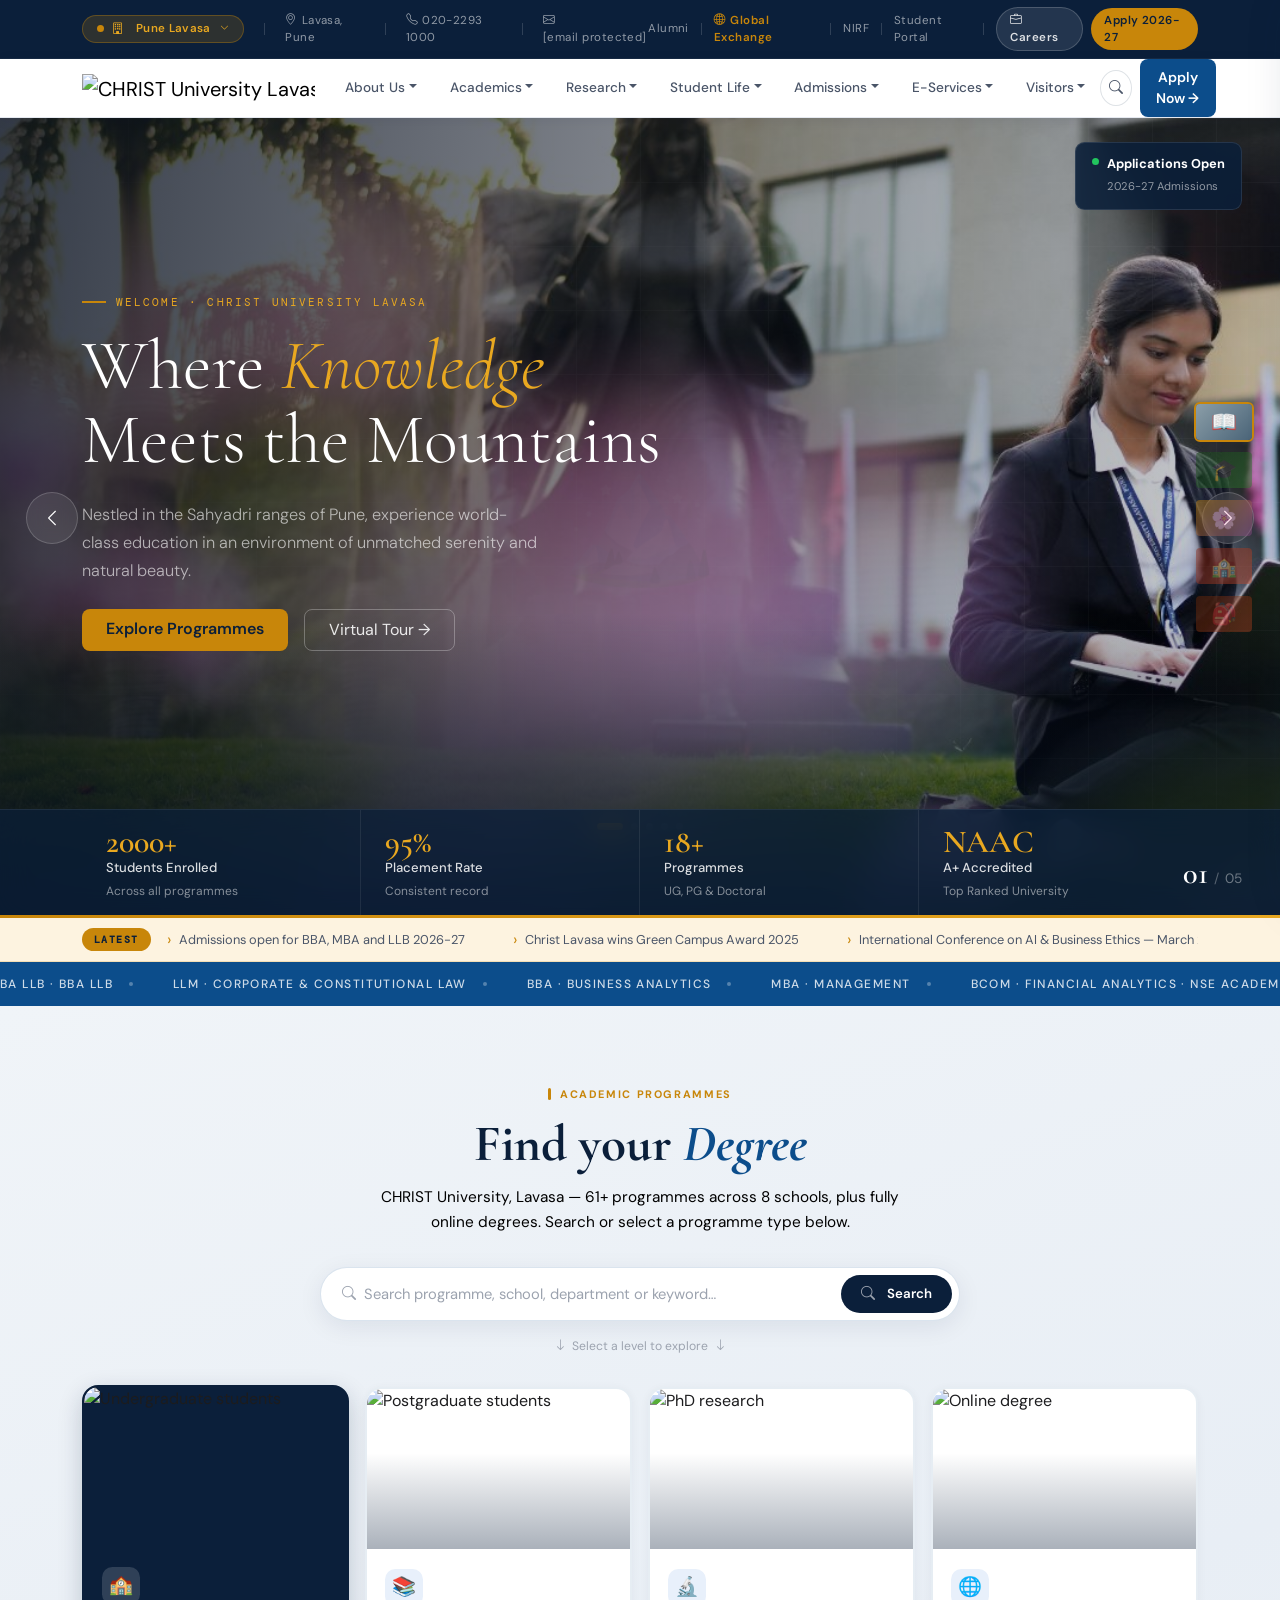
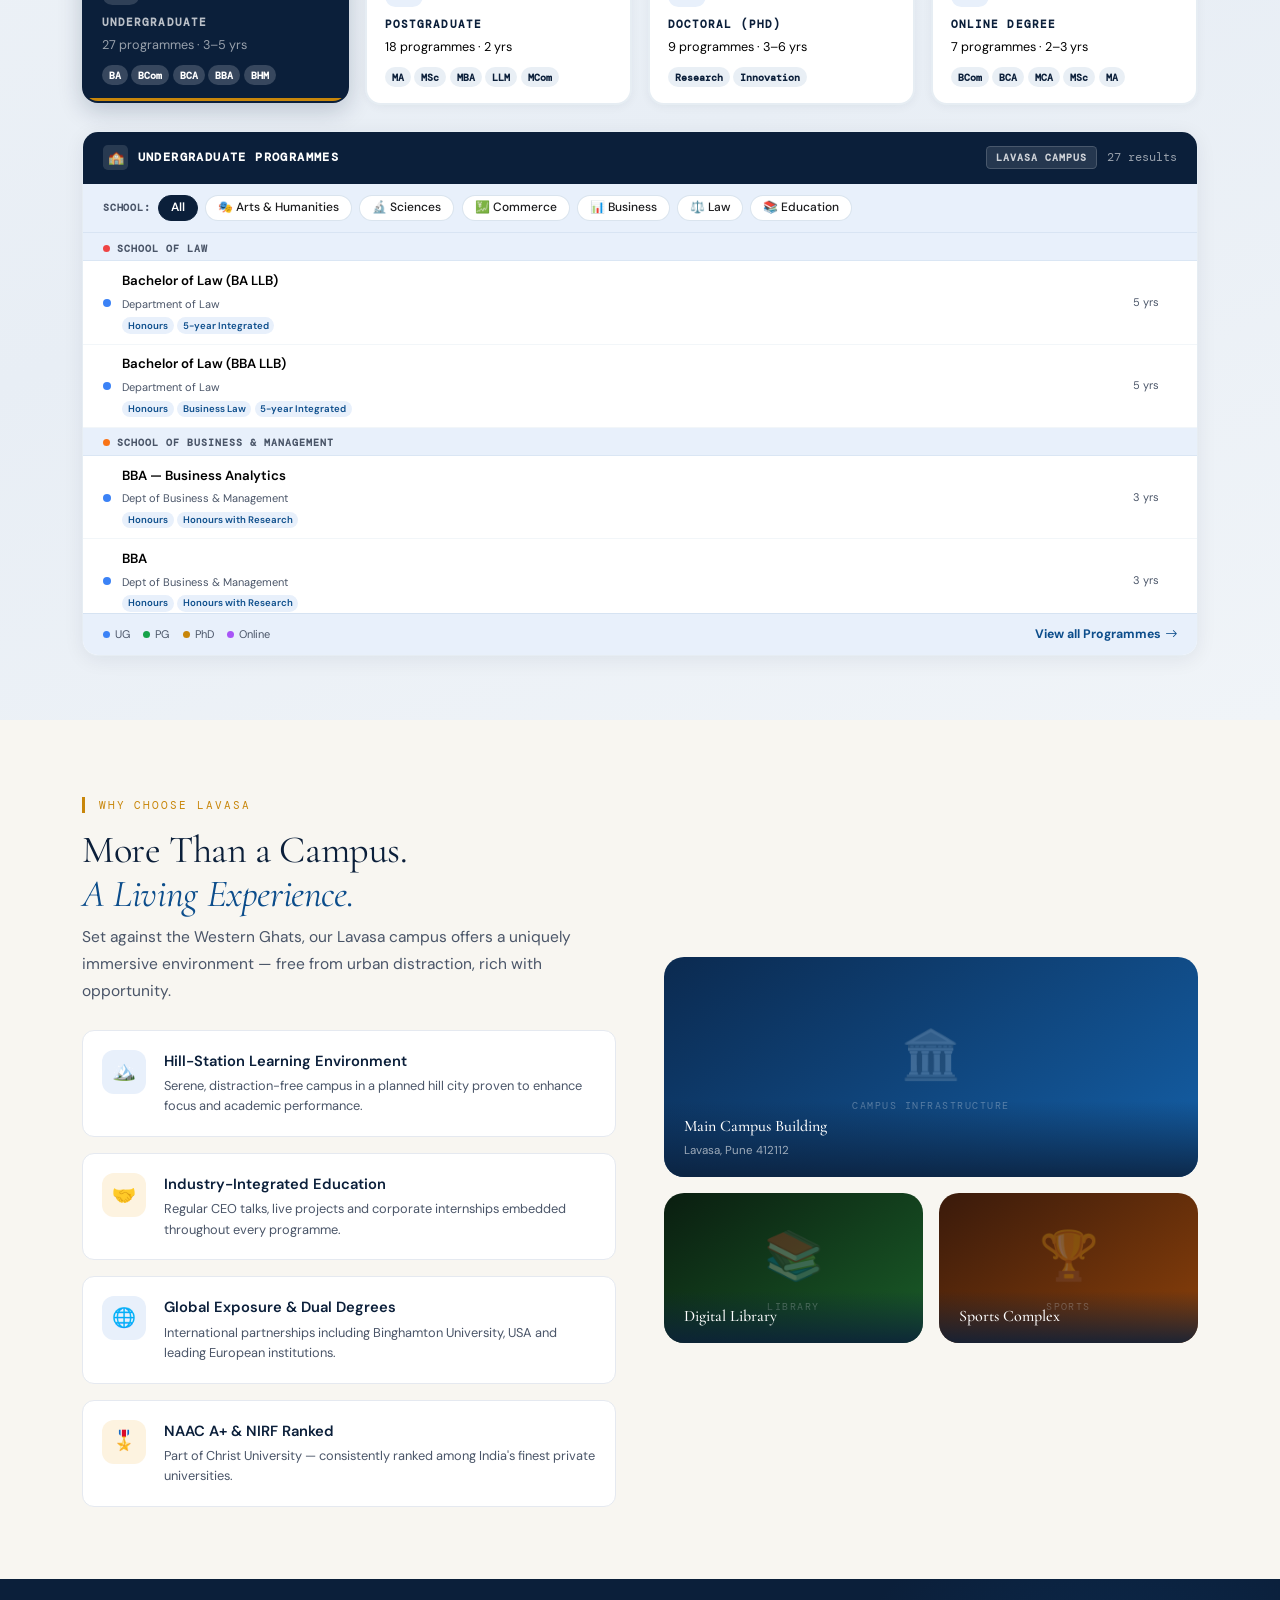
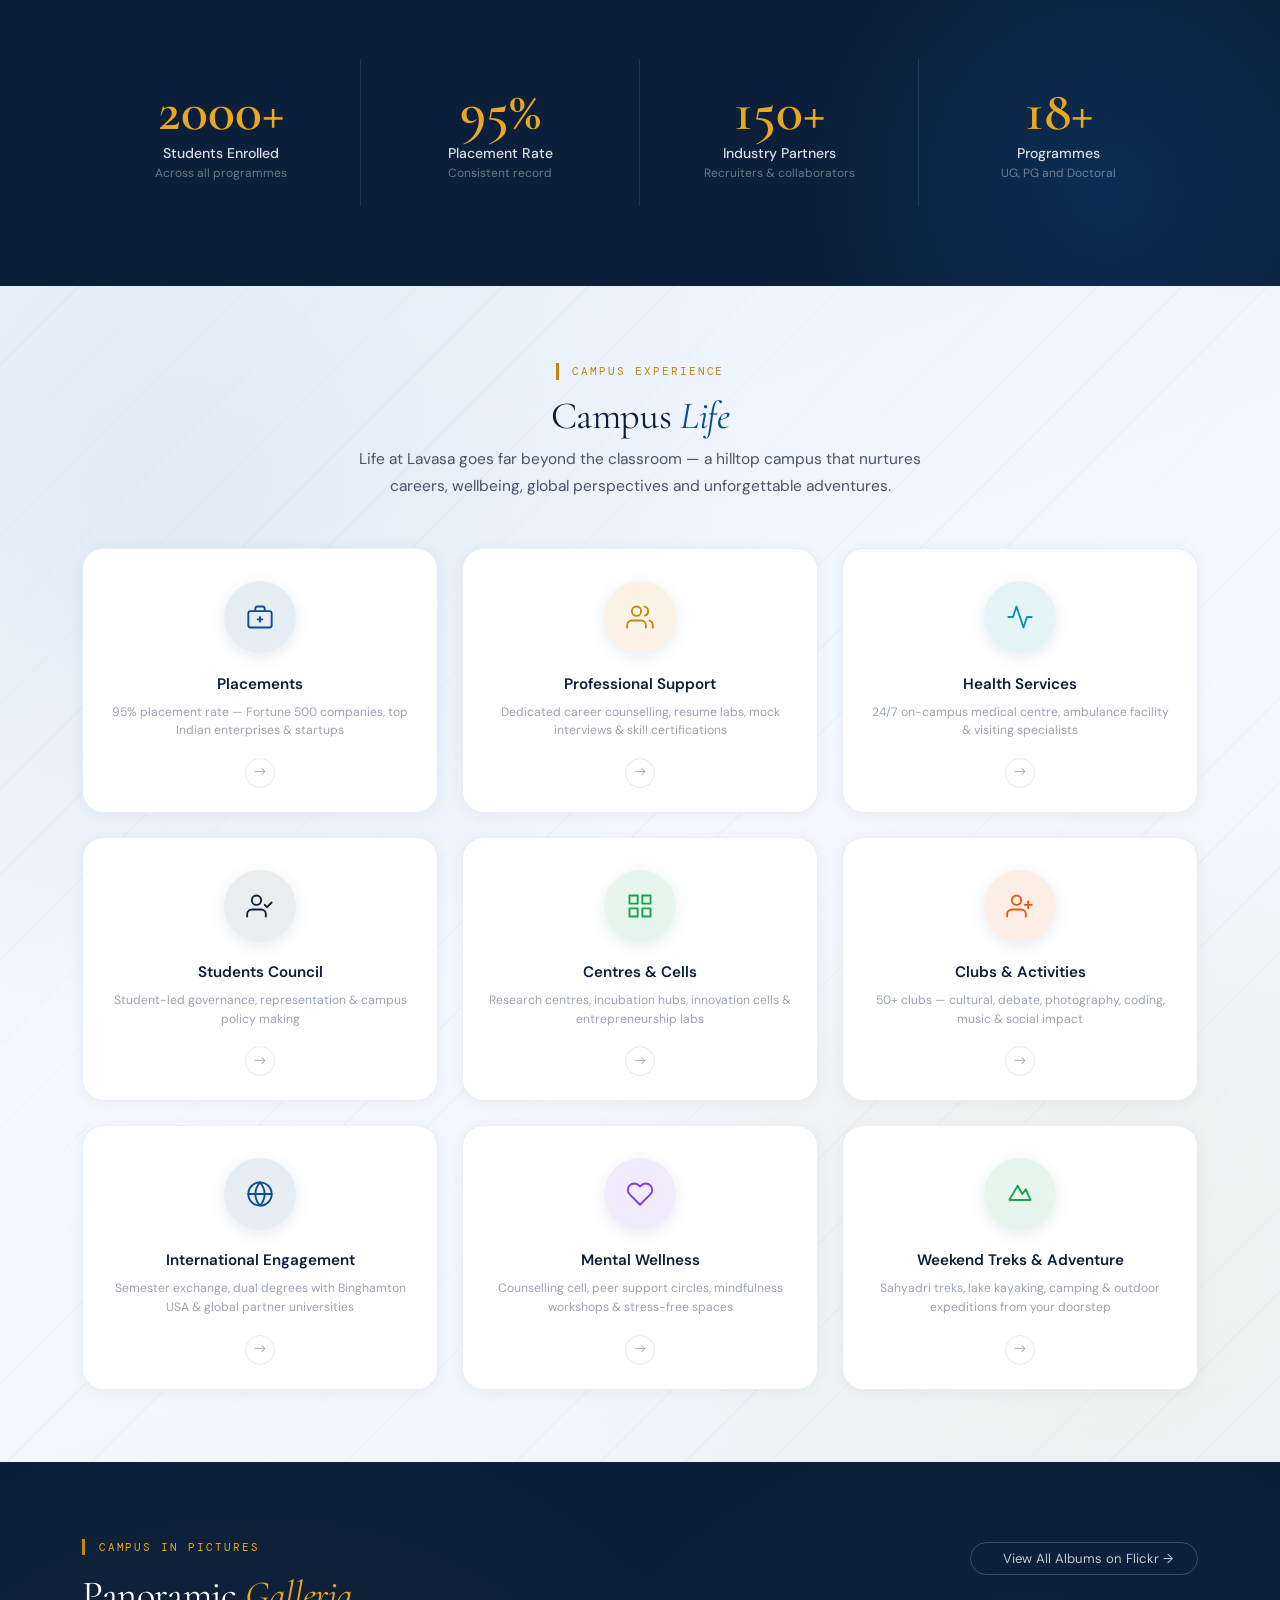
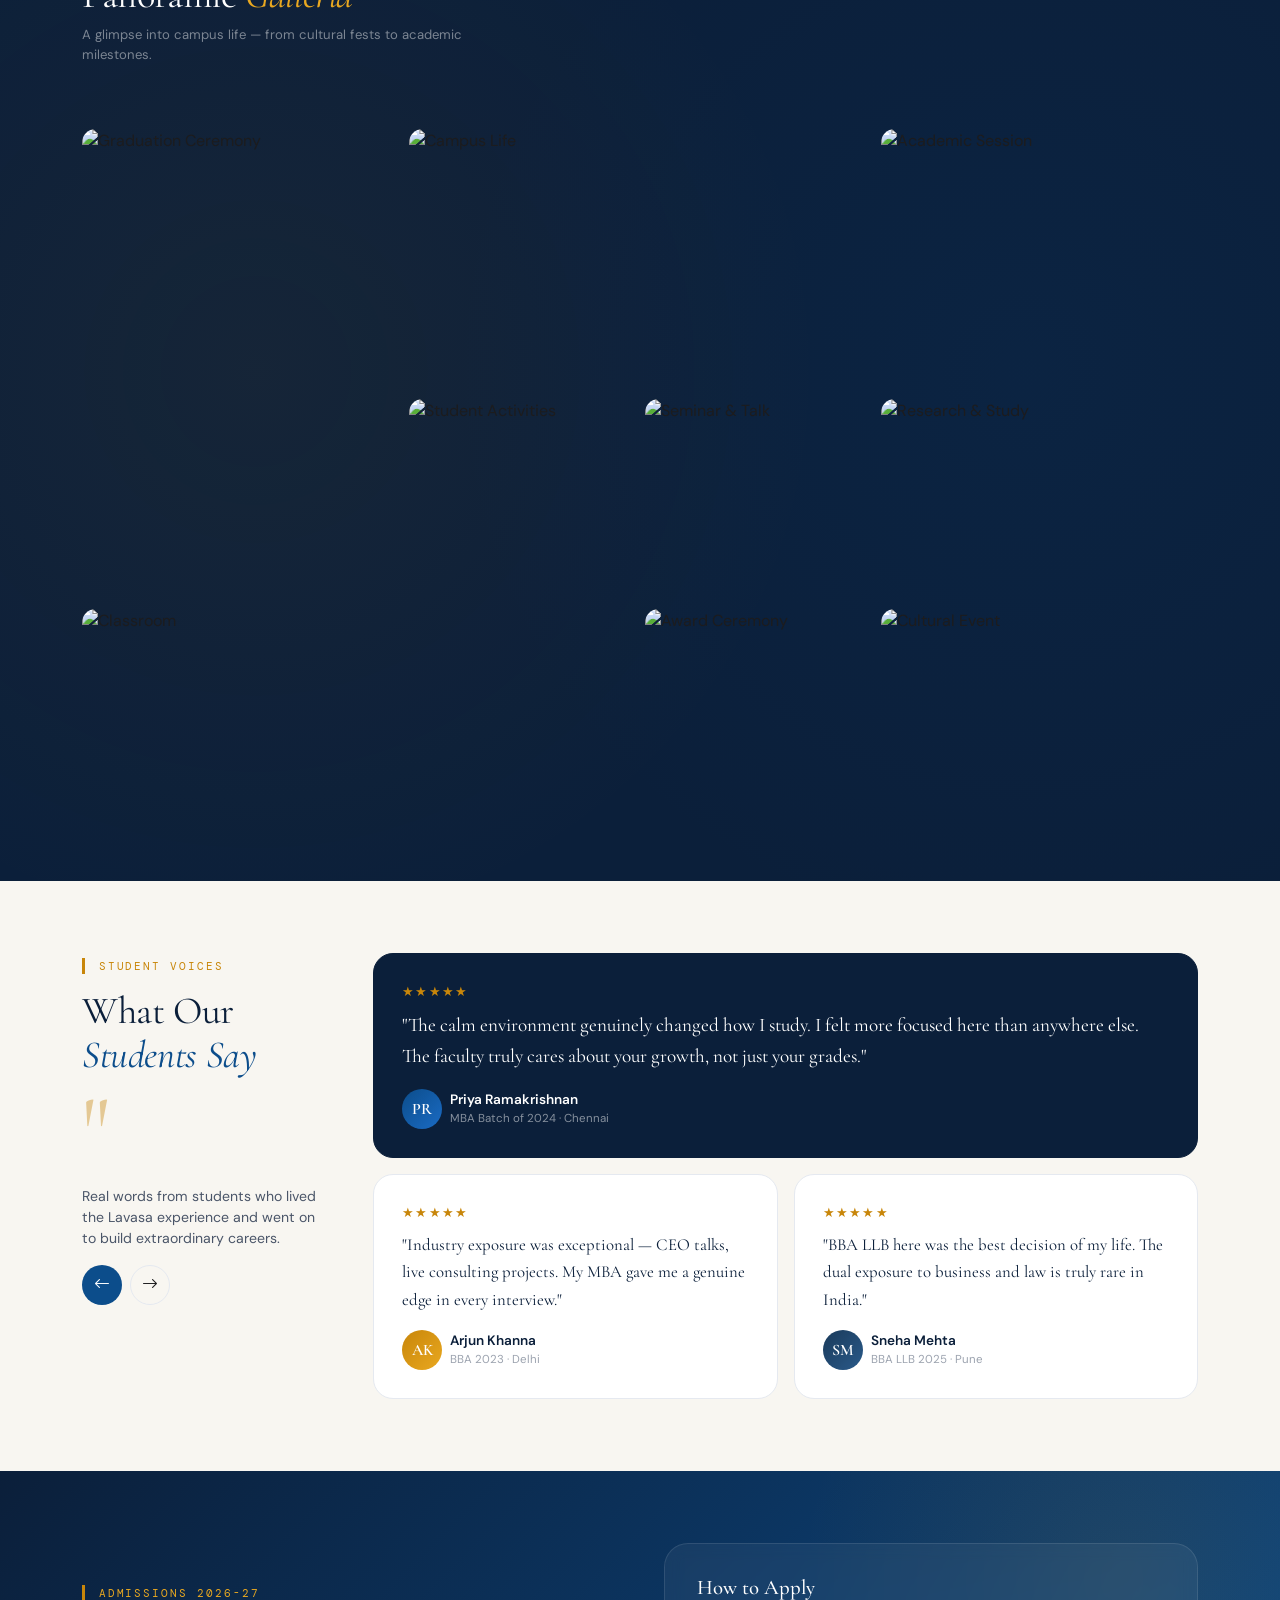
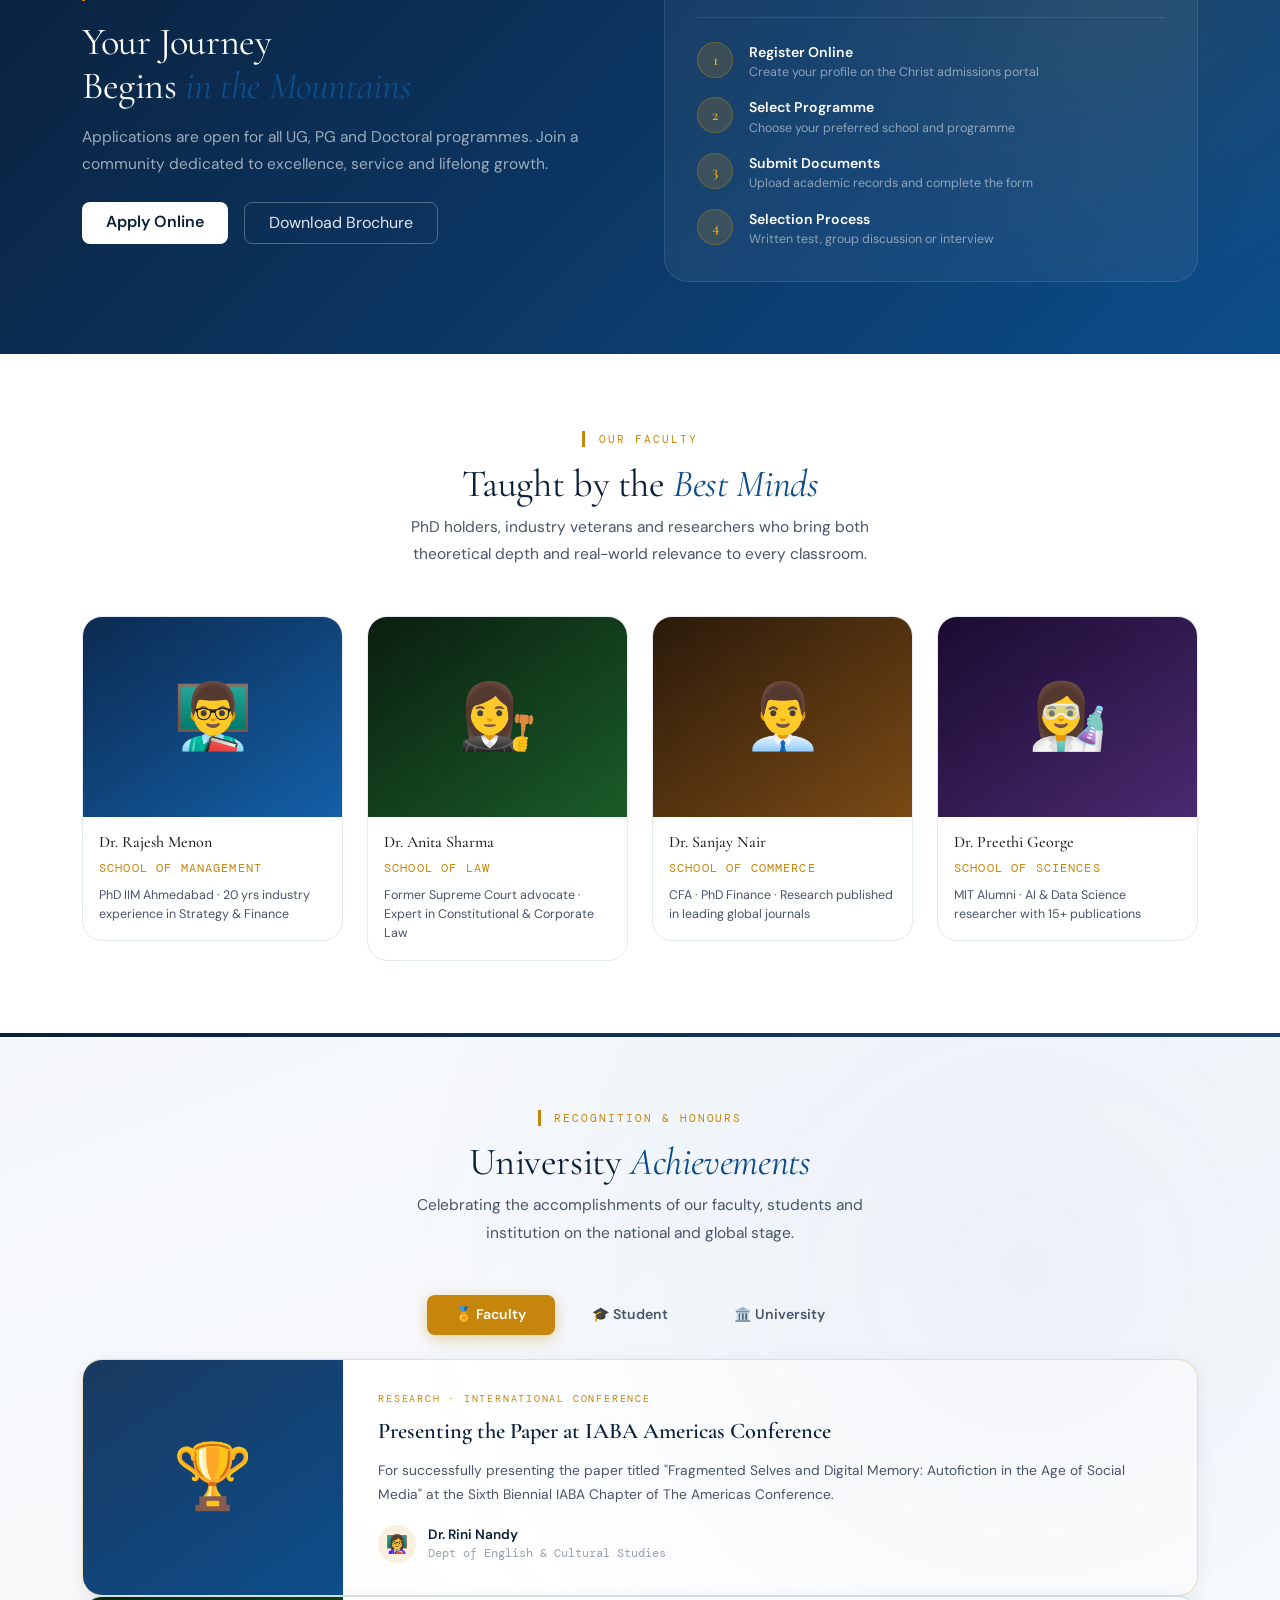
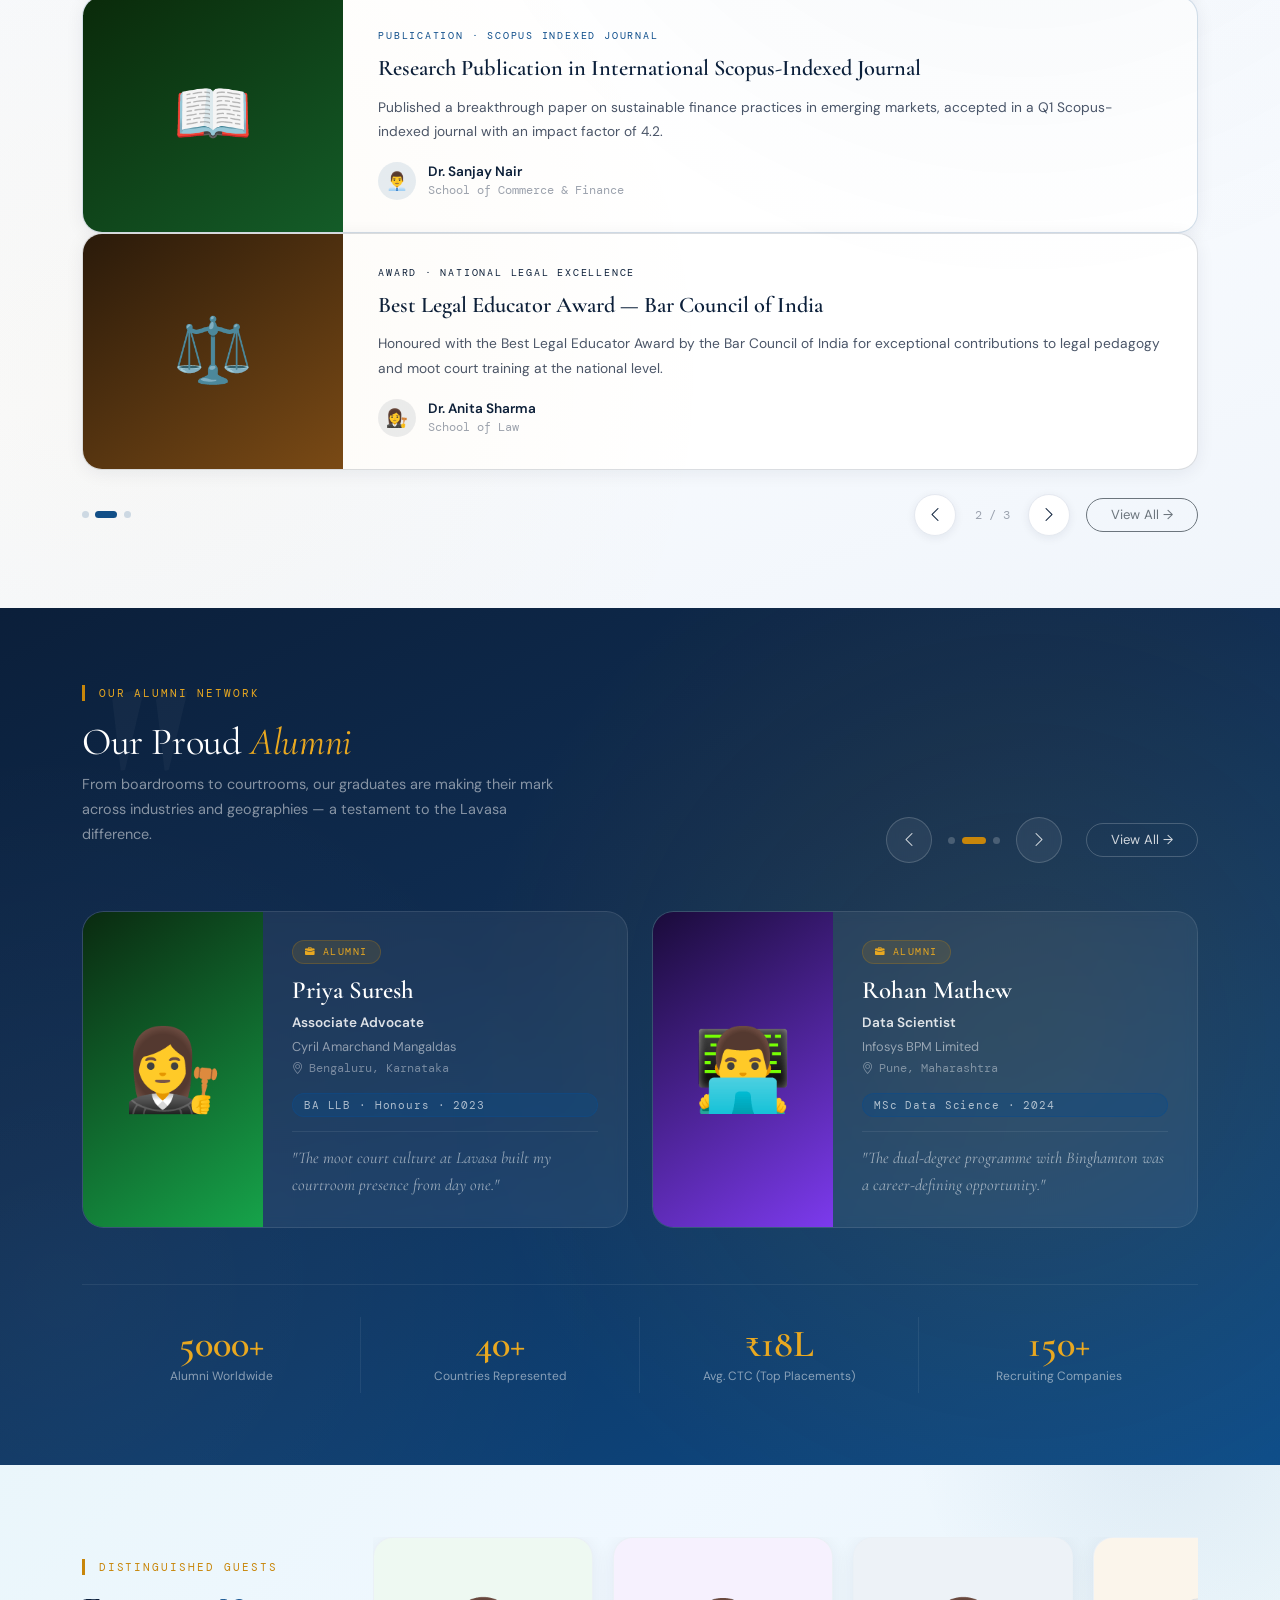
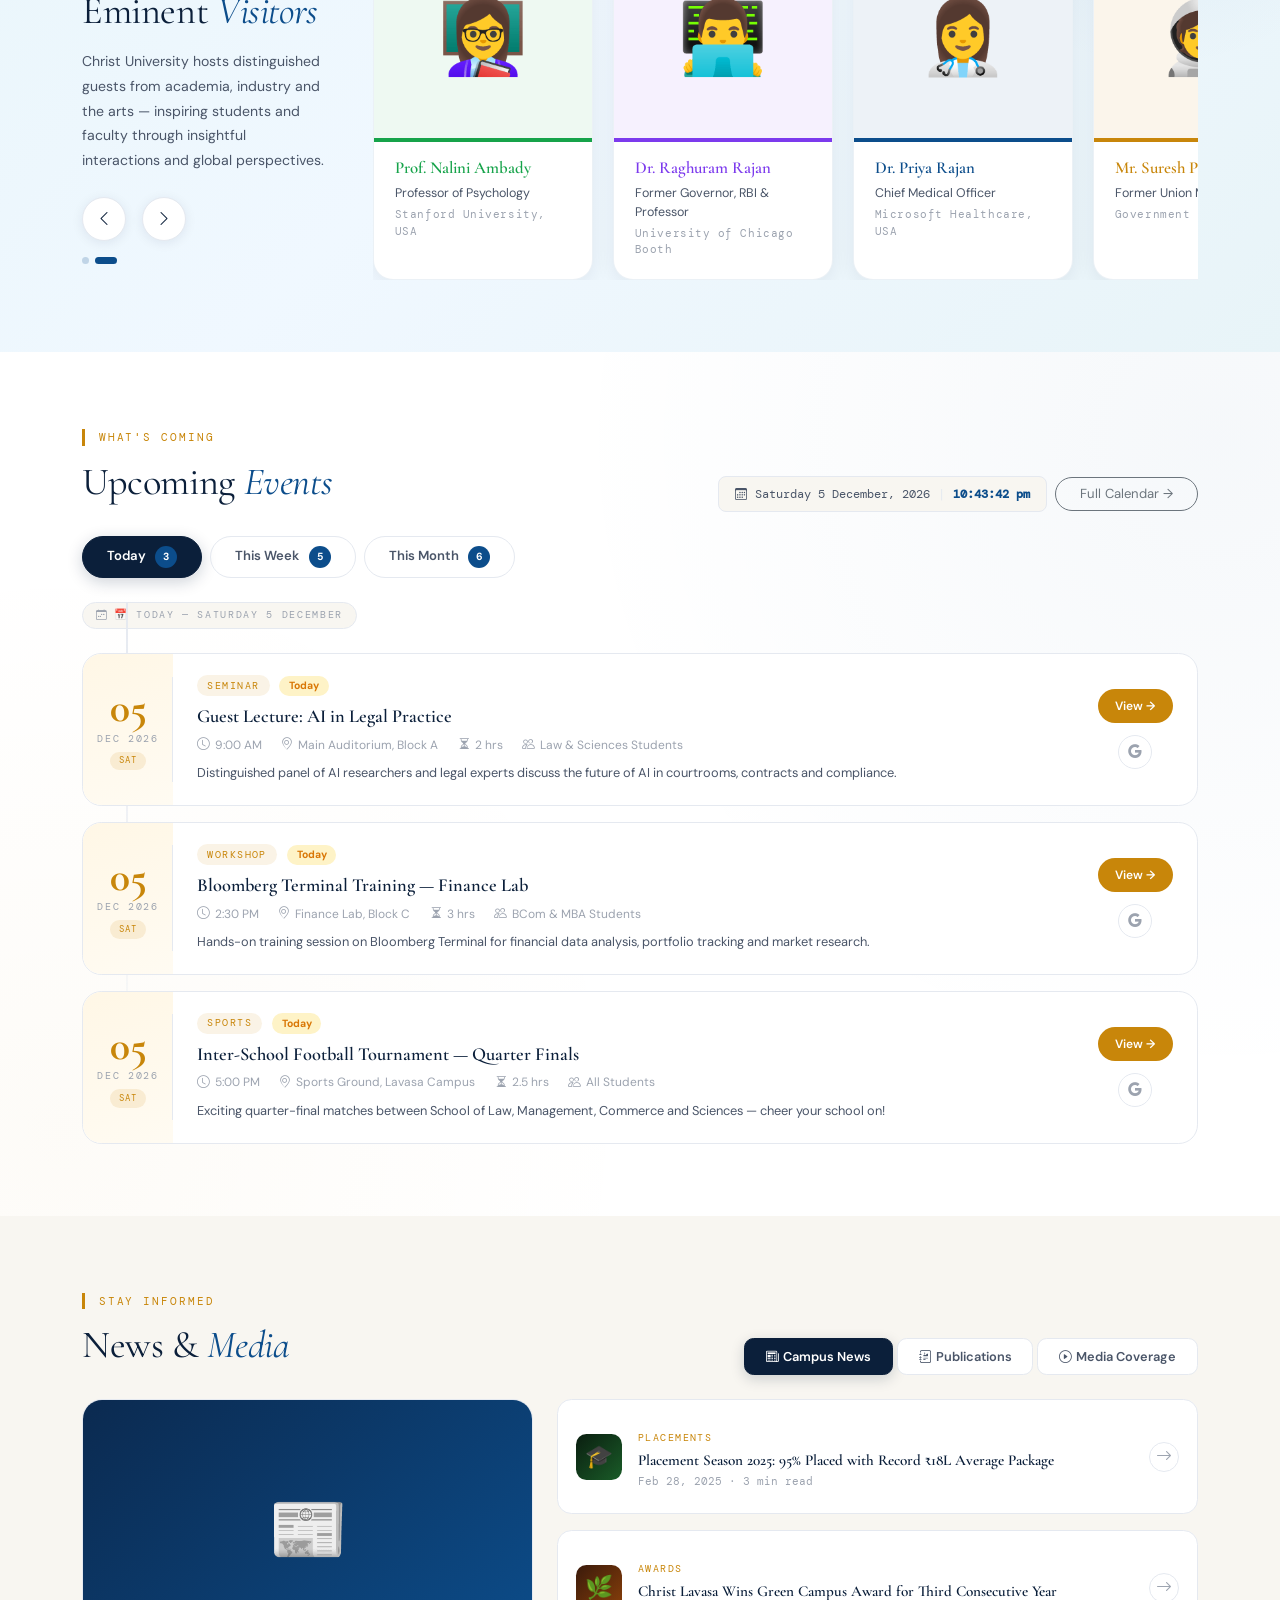
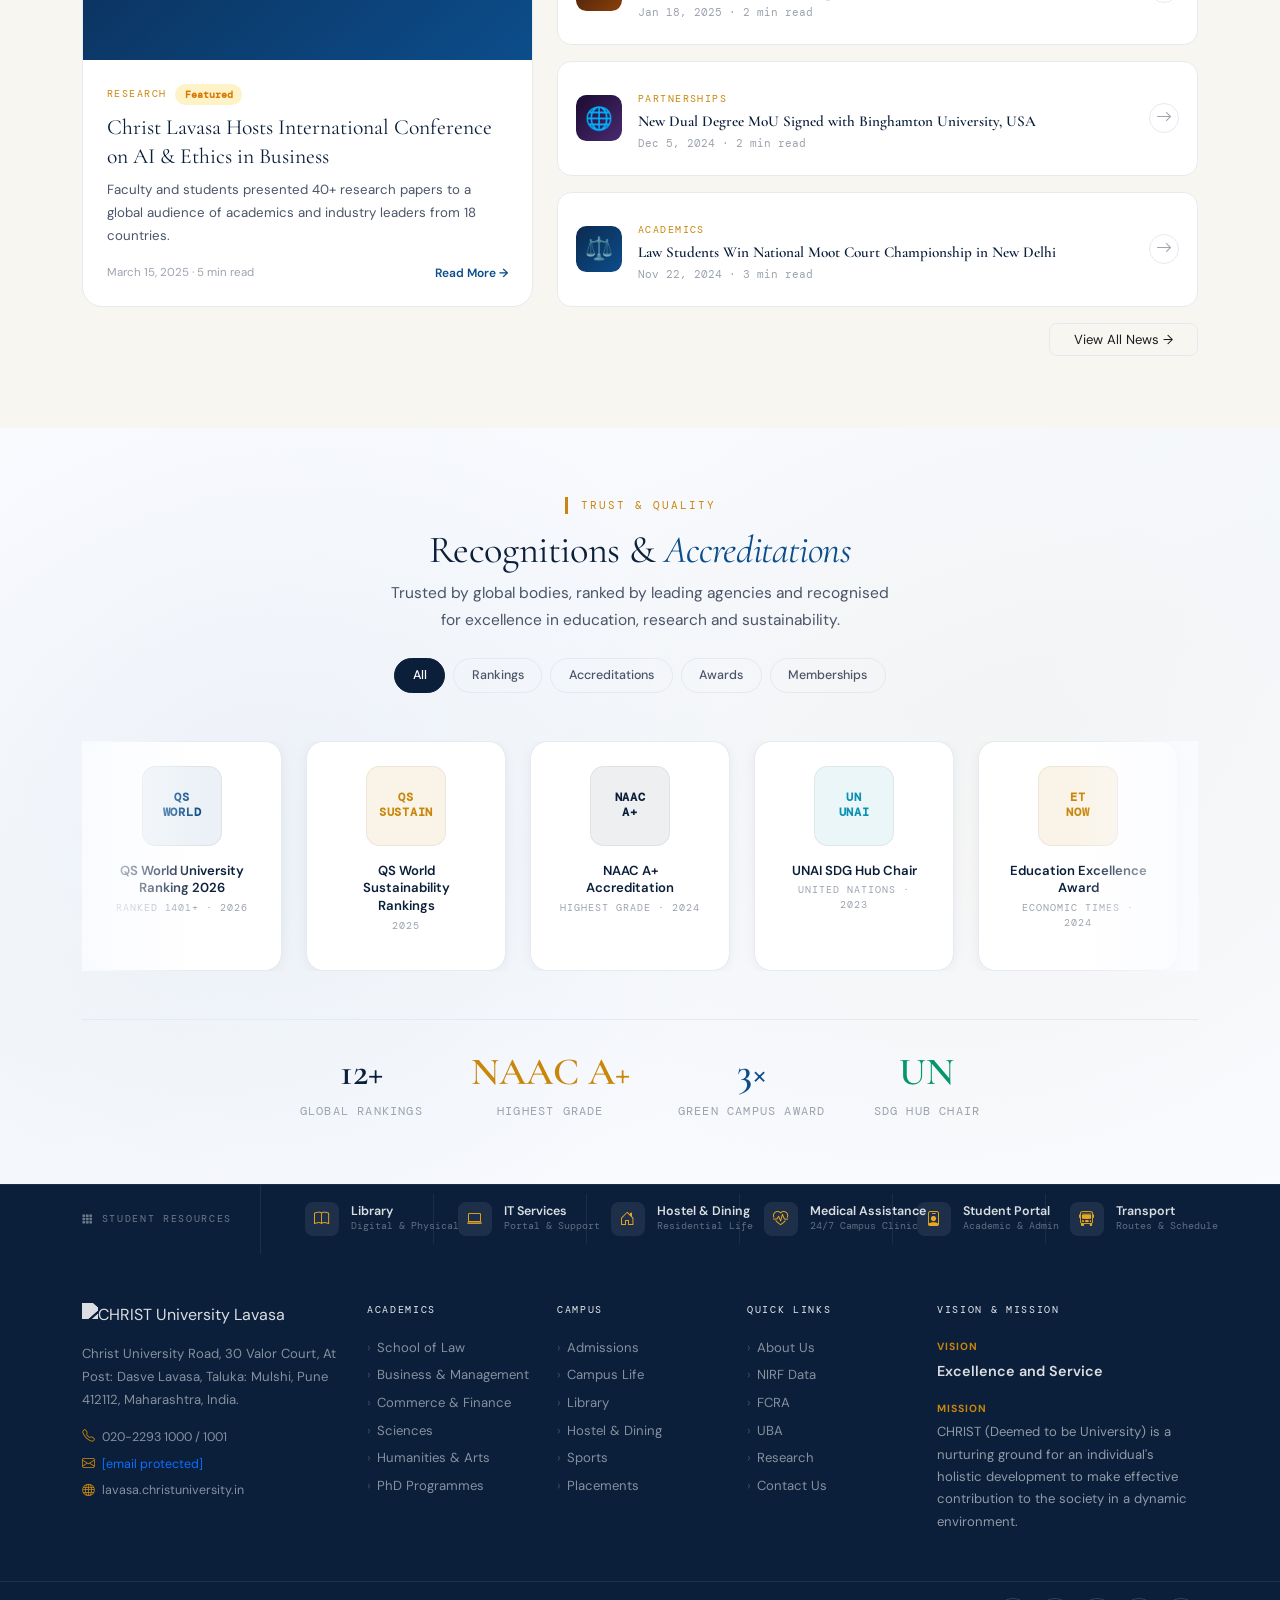
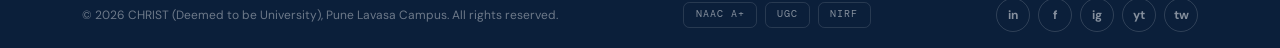
==== commit 3513e600: "Add Vercel Web Analytics to your project # Vercel Web Analytics Implementation  ## Summary Successfu" ====
--- a/index.html
+++ b/index.html
@@ -8,6 +8,10 @@
 <link href="https://cdn.jsdelivr.net/npm/bootstrap-icons@1.11.3/font/bootstrap-icons.min.css" rel="stylesheet">
 <link href="https://fonts.googleapis.com/css2?family=Cormorant+Garamond:ital,wght@0,300;0,400;0,600;0,700;1,300;1,400&family=DM+Sans:opsz,wght@9..40,300;9..40,400;9..40,500;9..40,600&family=DM+Mono:wght@400;500&display=swap" rel="stylesheet">
 <link rel="stylesheet" href="common.css">
+<script>
+  window.va = window.va || function () { (window.vaq = window.vaq || []).push(arguments); };
+</script>
+<script defer src="/_vercel/insights/script.js"></script>
 </head>
 <body>
 
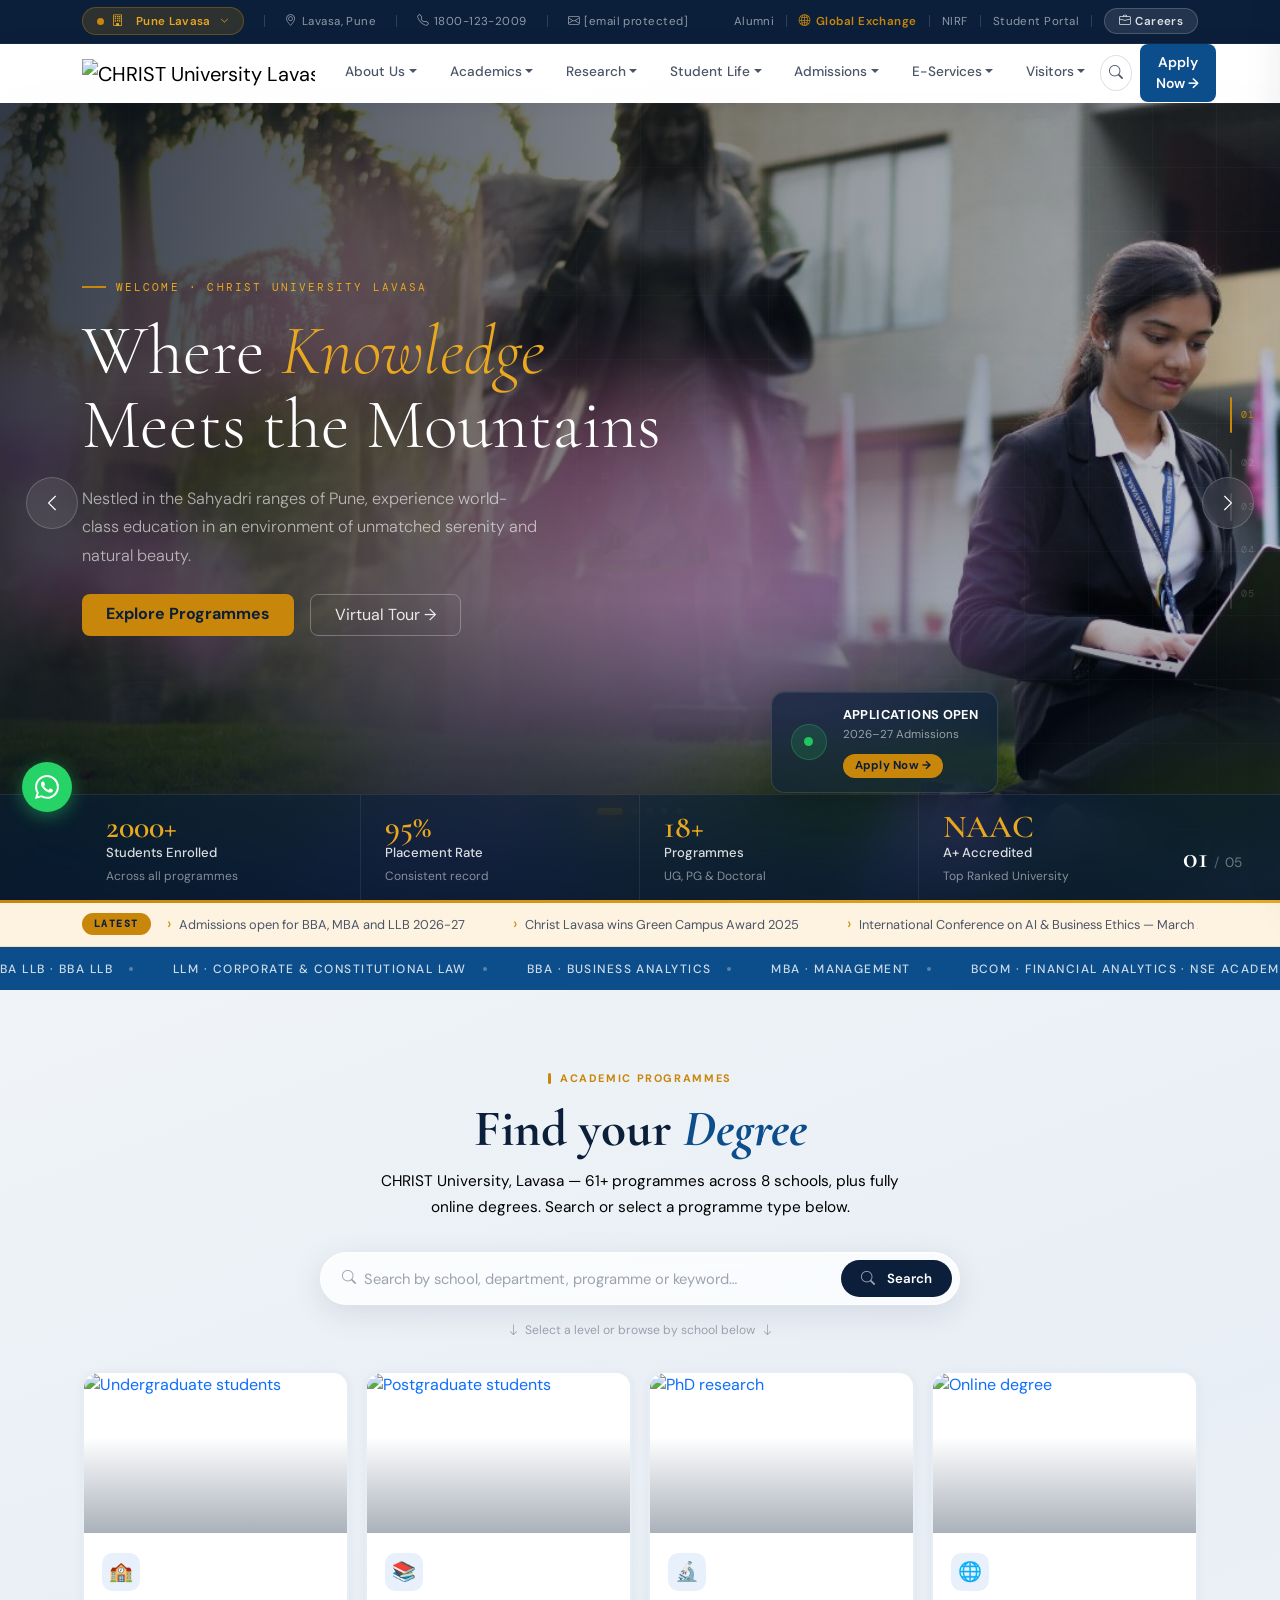
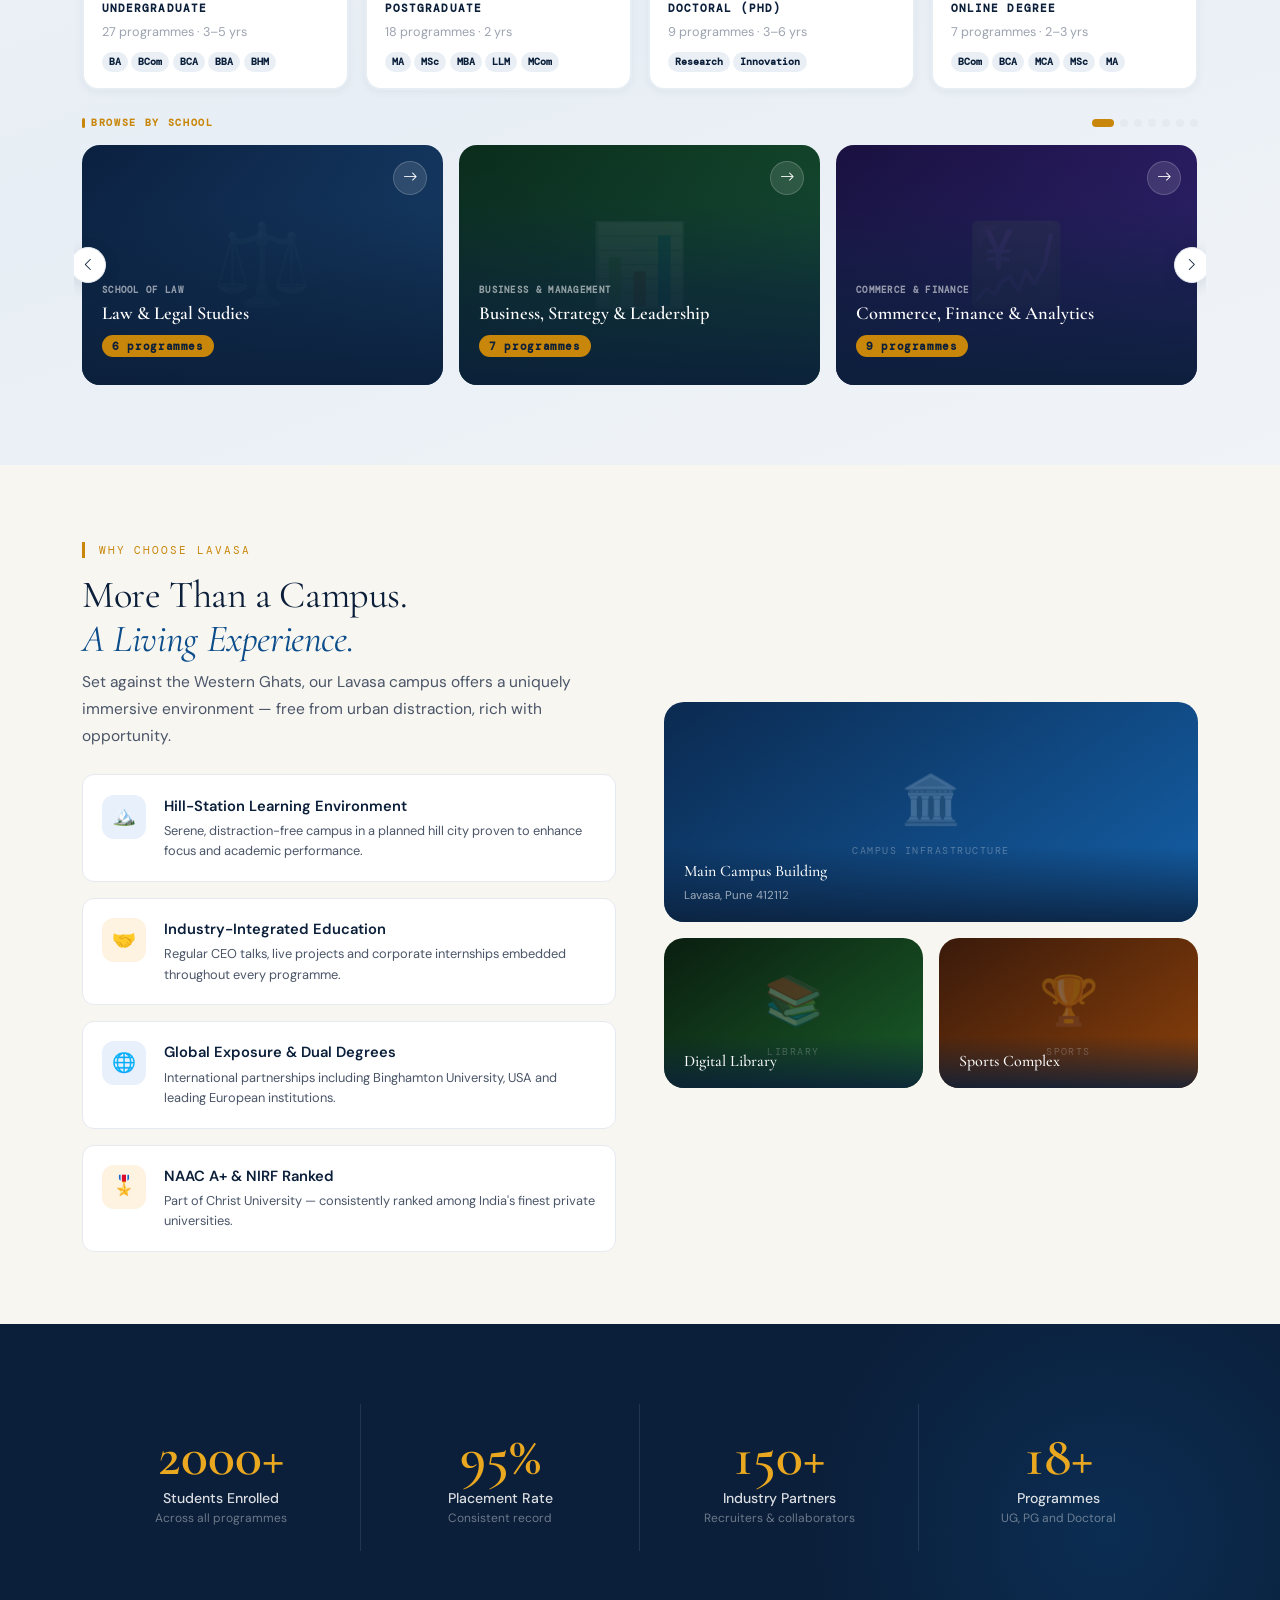
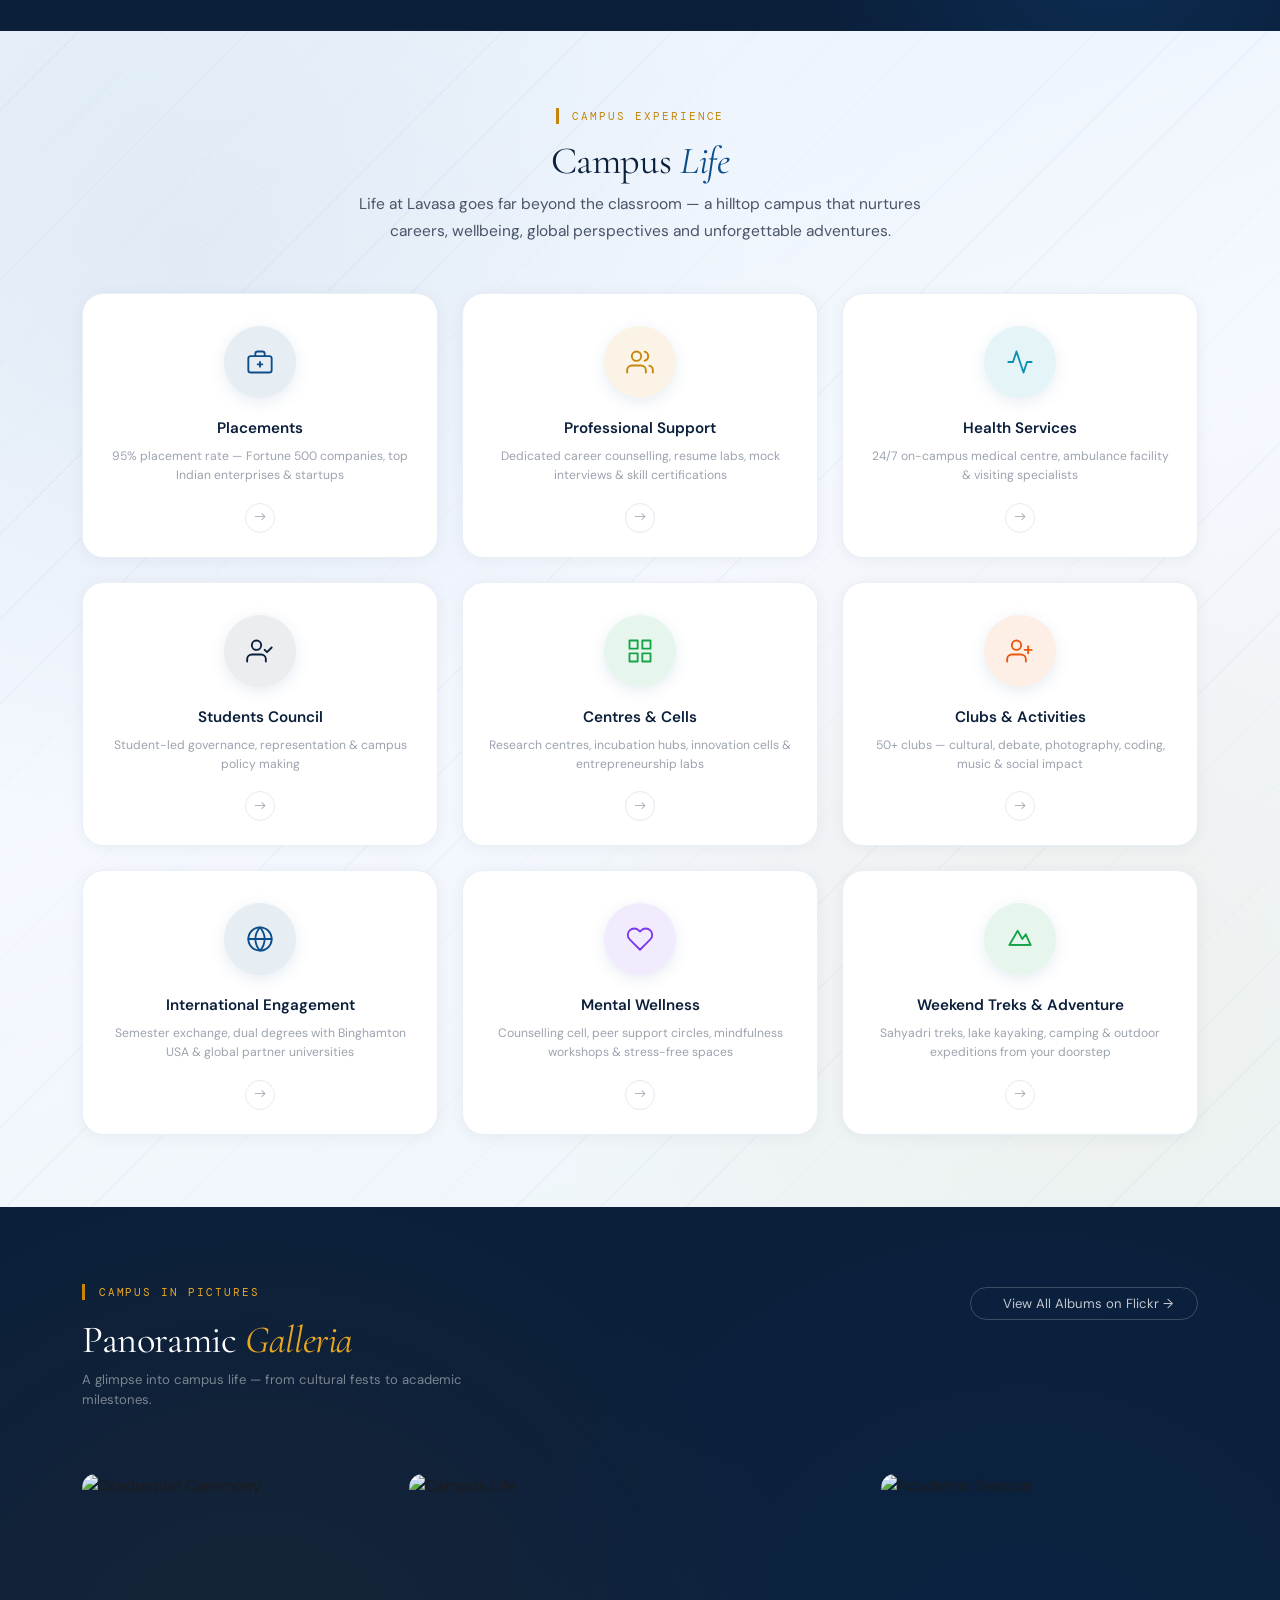
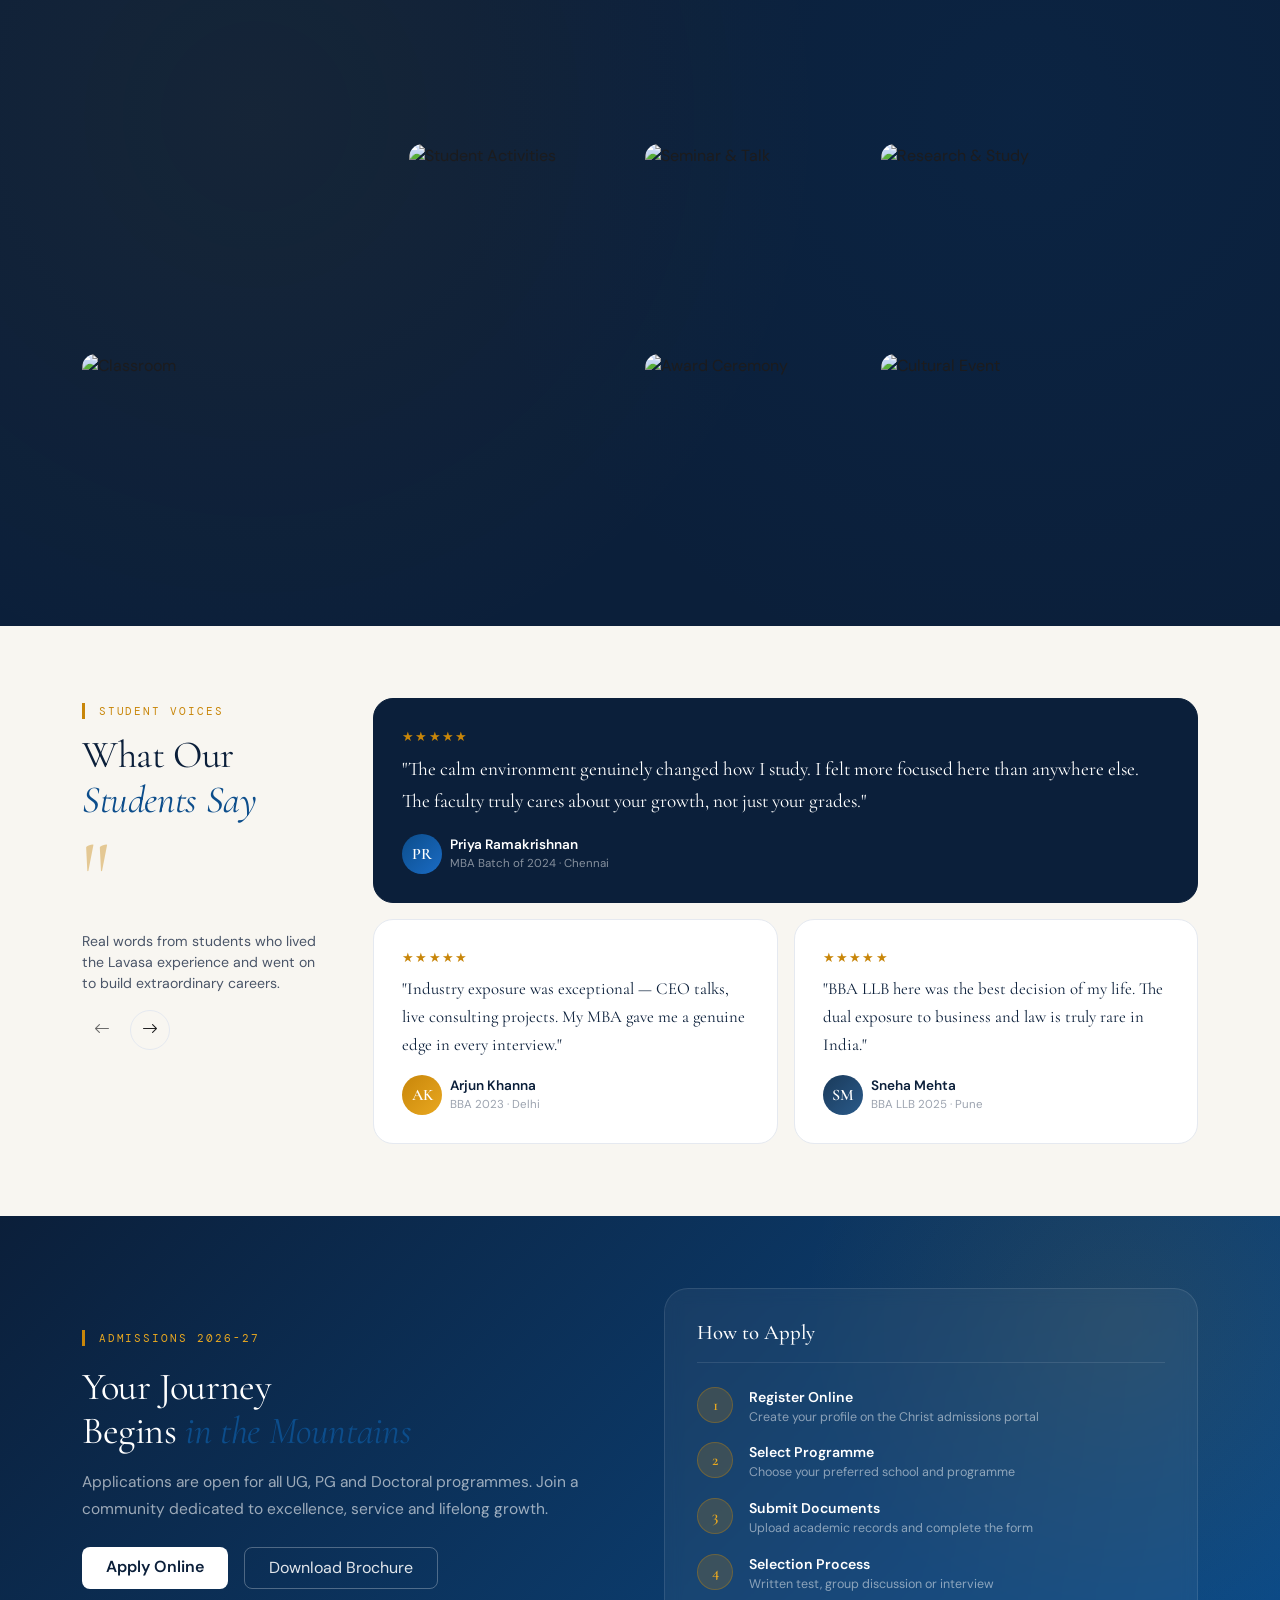
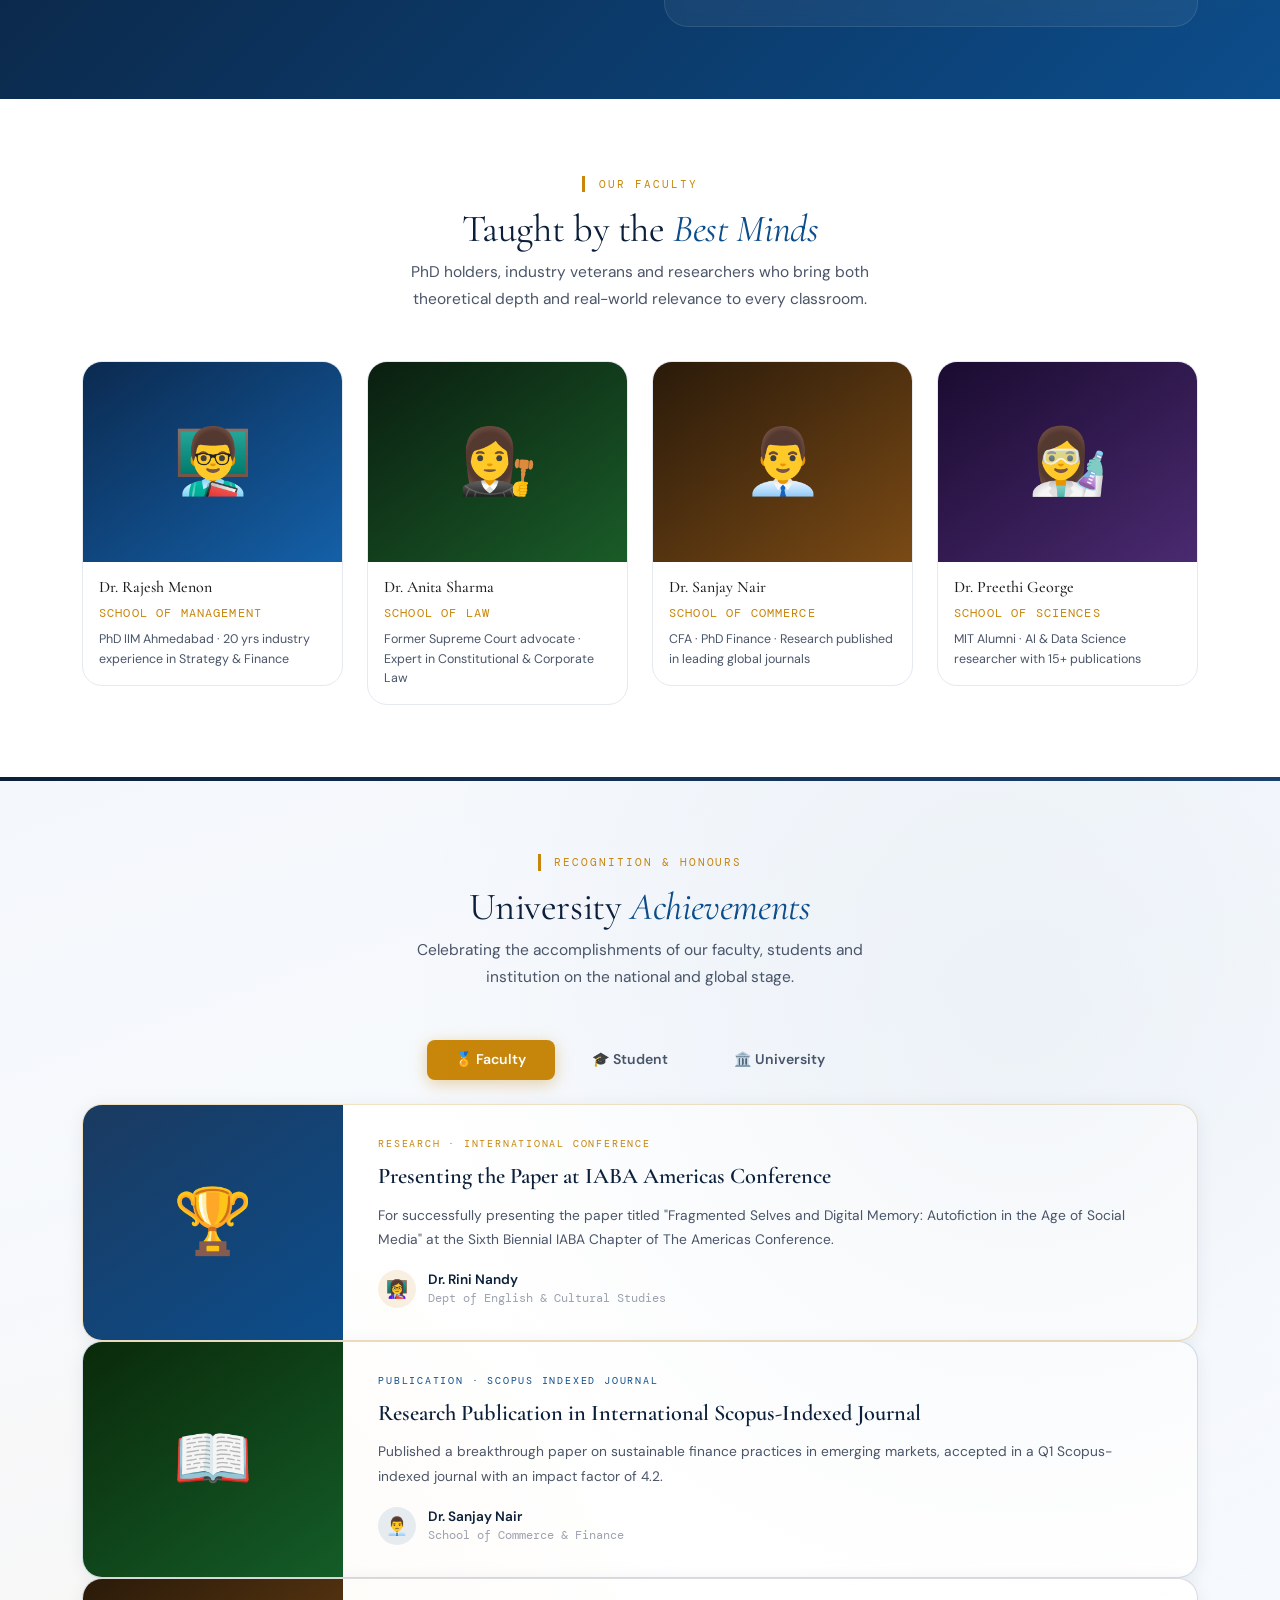
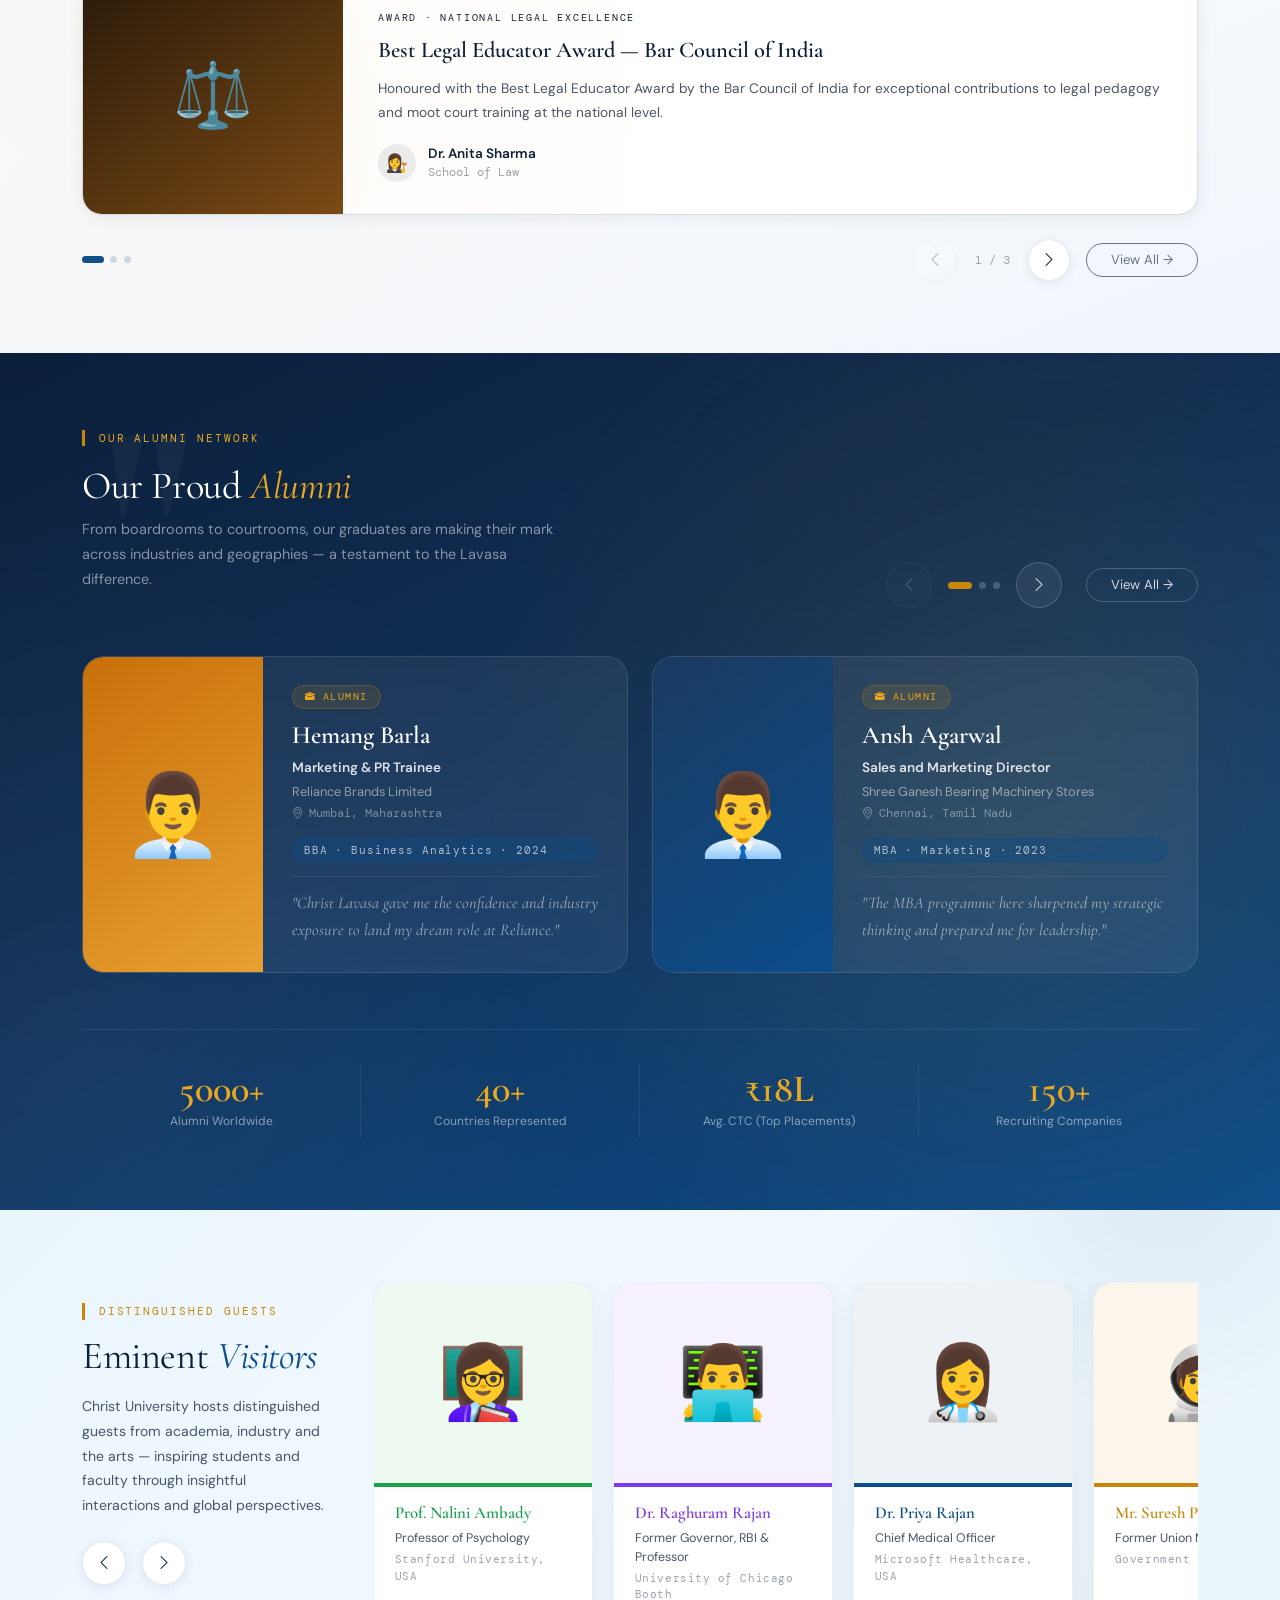
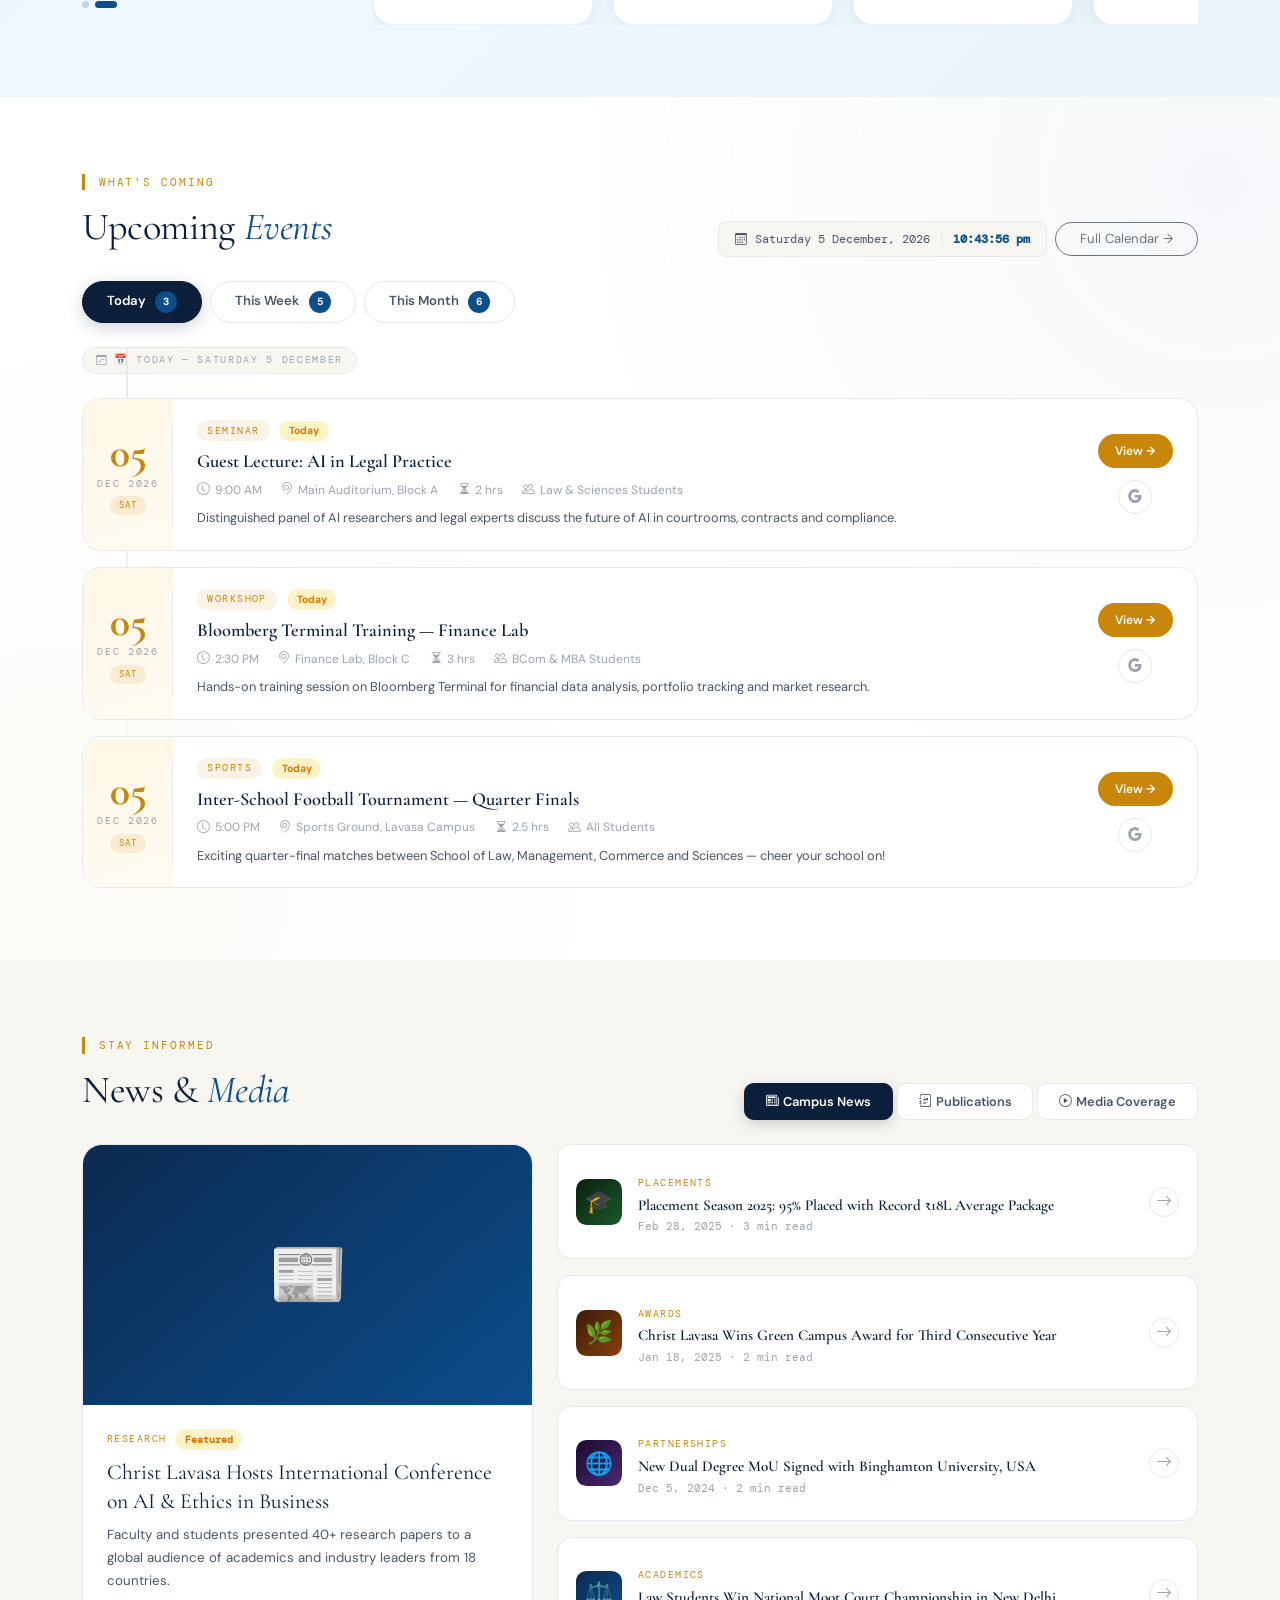
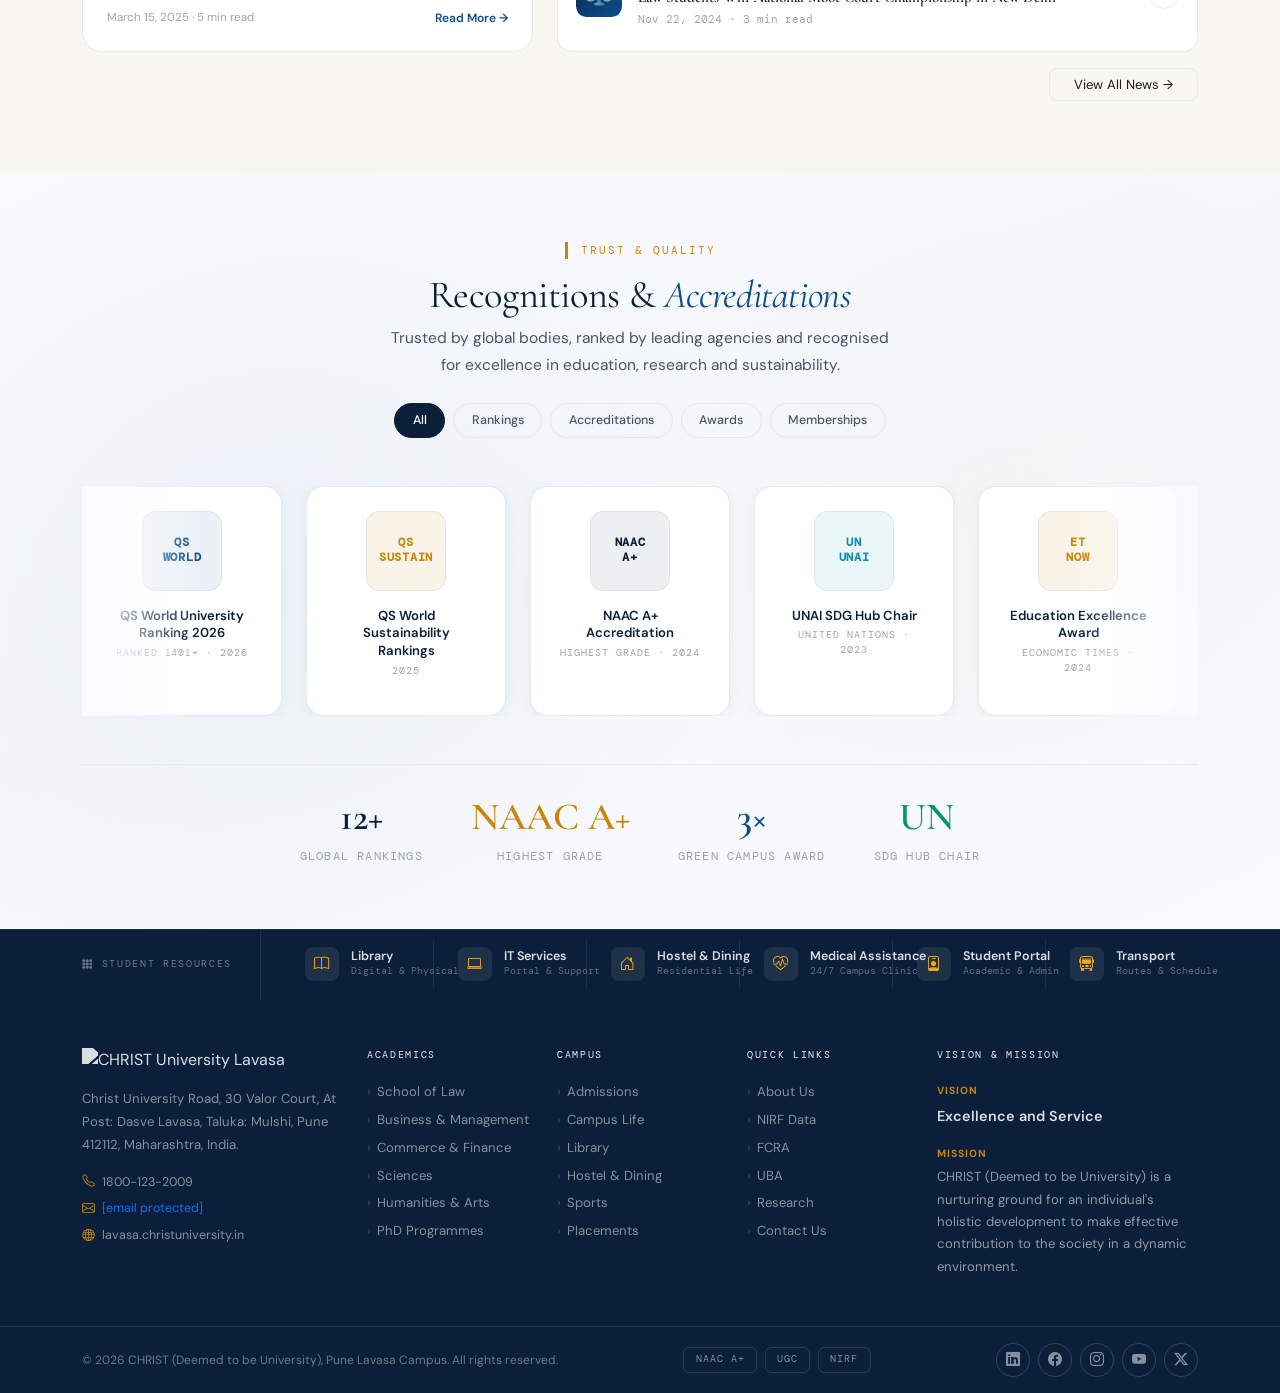
==== commit d6ec4fac: "Updated files to v5" ====
--- a/index.html
+++ b/index.html
@@ -3,6 +3,25 @@
 <head>
 <meta charset="UTF-8">
 <meta name="viewport" content="width=device-width, initial-scale=1.0">
+  <meta name="theme-color" content="#0B1F3A">
+  <link rel="preconnect" href="https://fonts.googleapis.com">
+  <link rel="preconnect" href="https://fonts.gstatic.com" crossorigin>
+  <link rel="preconnect" href="https://cdn.jsdelivr.net">
+  <meta name="description" content="CHRIST University Lavasa — a premier university in the Sahyadri hills of Pune. NAAC A+ accredited, offering UG, PG and PhD programmes in Law, Business, Commerce, Sciences and Humanities.">
+  <meta name="robots" content="index, follow">
+  <link rel="canonical" href="https://lavasa.christuniversity.in/">
+  <meta property="og:type" content="website">
+  <meta property="og:title" content="CHRIST University Lavasa | Excellence & Service">
+  <meta property="og:description" content="CHRIST University Lavasa — a premier university in the Sahyadri hills of Pune. NAAC A+ accredited, offering UG, PG and PhD programmes in Law, Business, Commerce, Sciences and Humanities.">
+  <meta property="og:image" content="https://lavasa.christuniversity.in/images/common/banner/1.webp">
+  <meta property="og:url" content="https://lavasa.christuniversity.in/">
+  <meta property="og:site_name" content="CHRIST University Lavasa">
+  <meta name="twitter:card" content="summary_large_image">
+  <meta name="twitter:title" content="CHRIST University Lavasa | Excellence & Service">
+  <meta name="twitter:description" content="CHRIST University Lavasa — a premier university in the Sahyadri hills of Pune. NAAC A+ accredited, offering UG, PG and PhD programmes in Law, Business, Commerce, Sciences and Humanities.">
+  <meta name="twitter:image" content="https://lavasa.christuniversity.in/images/common/banner/1.webp">
+  <link rel="icon" type="image/png" href="images/common/favicon.png">
+  <link rel="apple-touch-icon" href="images/common/favicon.png">
 <title>CHRIST (Deemed to be University) — Pune Lavasa Campus</title>
 <link href="https://cdn.jsdelivr.net/npm/bootstrap@5.3.3/dist/css/bootstrap.min.css" rel="stylesheet">
 <link href="https://cdn.jsdelivr.net/npm/bootstrap-icons@1.11.3/font/bootstrap-icons.min.css" rel="stylesheet">
@@ -13,20 +32,25 @@
 </script>
 <script defer src="/_vercel/insights/script.js"></script>
 </head>
+<style>
+:root{--cu-navy:#0B1F3A;--cu-blue:#0C4D8B;--cu-blue-lt:#1A6BC4;--cu-blue-pale:#E8F0FB;--cu-gold:#C8860A;--cu-gold-lt:#E9A820;--cu-gold-pale:#FDF3E0;--cu-cream:#F8F6F1;--cu-text:#1C1C1E;--cu-text-2:#4A5568;--cu-text-3:#9CA3AF;--cu-border:#E5E9F0;--shadow-sm:0 2px 12px rgba(11,31,58,.07);--shadow:0 6px 32px rgba(11,31,58,.10);--shadow-lg:0 20px 60px rgba(11,31,58,.14);}
+html{scroll-behavior:smooth;overflow-x:hidden;}
+body{font-family:'DM Sans',sans-serif;color:var(--cu-text);-webkit-font-smoothing:antialiased;}
+</style>
 <body>
 
 <!-- TOP BAR -->
-<div id="cu-nav-placeholder"></div>
+<div id="cu-nav-placeholder" style="min-height:90px;"></div>
 
 <!-- HERO CAROUSEL -->
 <section style="position:relative;">
   <div id="heroCarousel" class="carousel slide" data-bs-ride="carousel" data-bs-interval="6500">
     <div class="carousel-indicators">
-      <button type="button" data-bs-target="#heroCarousel" data-bs-slide-to="0" class="active"></button>
-      <button type="button" data-bs-target="#heroCarousel" data-bs-slide-to="1"></button>
-      <button type="button" data-bs-target="#heroCarousel" data-bs-slide-to="2"></button>
-      <button type="button" data-bs-target="#heroCarousel" data-bs-slide-to="3"></button>
-      <button type="button" data-bs-target="#heroCarousel" data-bs-slide-to="4"></button>
+      <button type="button" data-bs-target="#heroCarousel" data-bs-slide-to="0" class="active" aria-current="true" aria-label="Slide 1: Where Knowledge Meets the Mountains"></button>
+      <button type="button" data-bs-target="#heroCarousel" data-bs-slide-to="1" aria-label="Slide 2: Built for Tomorrow's Leaders"></button>
+      <button type="button" data-bs-target="#heroCarousel" data-bs-slide-to="2" aria-label="Slide 3: Education in Harmony with Nature"></button>
+      <button type="button" data-bs-target="#heroCarousel" data-bs-slide-to="3" aria-label="Slide 4: Your Story Begins Here"></button>
+      <button type="button" data-bs-target="#heroCarousel" data-bs-slide-to="4" aria-label="Slide 5: 95% Placed Every Year"></button>
     </div>
     <div class="carousel-inner h-100">
       <div class="carousel-item active h-100">
@@ -36,7 +60,7 @@
               <div class="slide-tag mb-3"><span class="slide-eyebrow-line"></span><span class="slide-tag-text">Welcome · Christ University Lavasa</span></div>
               <h1 class="slide-h1 text-white mb-4">Where <em>Knowledge</em><br>Meets the Mountains</h1>
               <p class="slide-p mb-4">Nestled in the Sahyadri ranges of Pune, experience world-class education in an environment of unmatched serenity and natural beauty.</p>
-              <div class="slide-btns d-flex gap-3 flex-wrap"><a href="#" class="btn btn-cu-gold px-4 py-2 rounded-3">Explore Programmes</a><a href="#" class="btn btn-cu-ghost px-4 py-2 rounded-3">Virtual Tour →</a></div>
+              <div class="slide-btns d-flex gap-3 flex-wrap"><a href="academics.html" class="btn btn-cu-gold px-4 py-2 rounded-3">Explore Programmes</a><a href="#" class="btn btn-cu-ghost px-4 py-2 rounded-3">Virtual Tour →</a></div>
             </div></div>
           </div>
         </div>
@@ -72,7 +96,7 @@
               <div class="slide-tag mb-3"><span class="slide-eyebrow-line"></span><span class="slide-tag-text">Admissions Open · 2026-27</span></div>
               <h1 class="slide-h1 text-white mb-4"><em>Your Story</em><br>Begins Here</h1>
               <p class="slide-p mb-4">Join thousands who chose Christ Lavasa for its academic rigour, global outlook and transformative culture.</p>
-              <div class="slide-btns d-flex gap-3 flex-wrap"><a href="https://espro.christuniversity.in/Application/" target="_blank" class="btn btn-cu-gold px-4 py-2 rounded-3">Apply Now</a><a href="#" class="btn btn-cu-ghost px-4 py-2 rounded-3">Download Brochure →</a></div>
+              <div class="slide-btns d-flex gap-3 flex-wrap"><a href="https://espro.christuniversity.in/Application/" target="_blank" rel="noopener noreferrer" class="btn btn-cu-gold px-4 py-2 rounded-3">Apply Now</a><a href="#" class="btn btn-cu-ghost px-4 py-2 rounded-3">Download Brochure →</a></div>
             </div></div>
           </div>
         </div>
@@ -90,18 +114,24 @@
         </div>
       </div>
     </div>
-    <button class="carousel-control-prev" type="button" data-bs-target="#heroCarousel" data-bs-slide="prev"><span class="carousel-control-prev-icon"></span></button>
-    <button class="carousel-control-next" type="button" data-bs-target="#heroCarousel" data-bs-slide="next"><span class="carousel-control-next-icon"></span></button>
+    <button class="carousel-control-prev" type="button" data-bs-target="#heroCarousel" data-bs-slide="prev" aria-label="Previous slide"><span class="carousel-control-prev-icon" aria-hidden="true"></span></button>
+    <button class="carousel-control-next" type="button" data-bs-target="#heroCarousel" data-bs-slide="next" aria-label="Next slide"><span class="carousel-control-next-icon" aria-hidden="true"></span></button>
     <div class="hero-thumbs d-none d-xl-flex">
-      <div class="hero-thumb active" data-slide="0"><div class="hero-thumb-inner" style="background:linear-gradient(135deg,#8B9EA8,#4A6478)">📖</div></div>
-      <div class="hero-thumb" data-slide="1"><div class="hero-thumb-inner" style="background:linear-gradient(135deg,#1A4A1A,#2E7D2E)">🎓</div></div>
-      <div class="hero-thumb" data-slide="2"><div class="hero-thumb-inner" style="background:linear-gradient(135deg,#C8860A,#8B4A8B)">🌸</div></div>
-      <div class="hero-thumb" data-slide="3"><div class="hero-thumb-inner" style="background:linear-gradient(135deg,#8B2A1A,#C84A2A)">🏫</div></div>
-      <div class="hero-thumb" data-slide="4"><div class="hero-thumb-inner" style="background:linear-gradient(135deg,#6A2A0A,#A84020)">🎒</div></div>
-    </div>
-    <div class="hero-live-badge d-none d-md-flex align-items-start gap-2" id="heroLive">
-      <div class="live-dot mt-1"></div>
-      <div><strong class="d-block" style="font-size:.8rem;color:#fff;">Applications Open</strong><span style="font-size:.7rem;color:rgba(255,255,255,.55);">2026-27 Admissions</span></div>
+      <div class="hero-thumb active" data-slide="0"><span class="ht-line"></span><span class="ht-label">01</span></div>
+      <div class="hero-thumb" data-slide="1"><span class="ht-line"></span><span class="ht-label">02</span></div>
+      <div class="hero-thumb" data-slide="2"><span class="ht-line"></span><span class="ht-label">03</span></div>
+      <div class="hero-thumb" data-slide="3"><span class="ht-line"></span><span class="ht-label">04</span></div>
+      <div class="hero-thumb" data-slide="4"><span class="ht-line"></span><span class="ht-label">05</span></div>
+    </div>
+    <div class="hero-live-badge d-none d-lg-inline-flex align-items-center gap-3" id="heroLive">
+      <div class="live-badge-icon">
+        <div class="live-dot"></div>
+      </div>
+      <div class="live-badge-body">
+        <strong class="d-block">Applications Open</strong>
+        <span>2026–27 Admissions</span>
+        <a href="https://espro.christuniversity.in/Application/" target="_blank" rel="noopener noreferrer" class="live-badge-cta">Apply Now →</a>
+      </div>
     </div>
     <div class="hero-counter d-none d-md-flex">
       <span class="cur" id="slideCounter">01</span><span class="sep">/</span><span class="tot">05</span>
@@ -127,13 +157,8 @@
     <div class="ticker-scroll"><div class="ticker-inner">
       <span class="t-item">Admissions open for BBA, MBA and LLB 2026-27</span>
       <span class="t-item">Christ Lavasa wins Green Campus Award 2025</span>
-      <span class="t-item">International Conference on AI &amp; Business Ethics — March 2025</span>
-      <span class="t-item">Placement Season 2025: Record packages across all programmes</span>
-      <span class="t-item">New dual-degree partnership with Binghamton University, USA</span>
-      <span class="t-item">Admissions open for BBA, MBA and LLB 2026-27</span>
-      <span class="t-item">Christ Lavasa wins Green Campus Award 2025</span>
-      <span class="t-item">International Conference on AI &amp; Business Ethics — March 2025</span>
-      <span class="t-item">Placement Season 2025: Record packages across all programmes</span>
+      <span class="t-item">International Conference on AI &amp; Business Ethics — March 2026</span>
+      <span class="t-item">Placement Season 2026: Record packages across all programmes</span>
       <span class="t-item">New dual-degree partnership with Binghamton University, USA</span>
     </div></div>
   </div></div>
@@ -161,23 +186,39 @@
     <h2 class="fyd-heading">Find your <em>Degree</em></h2>
     <p class="fyd-subtext">CHRIST University, Lavasa — 61+ programmes across 8 schools, plus fully online degrees. Search or select a programme type below.</p>
 
-    <div class="fyd-search-wrap">
+    <!-- SEARCH BAR WITH INLINE DROPDOWN -->
+    <div class="fyd-search-wrap" style="position:relative;">
       <i class="bi bi-search"></i>
       <input type="text" class="fyd-search-input" id="fydQ"
-        placeholder="Search programme, school, department or keyword…"
-        oninput="FYD.search(this.value)">
-      <button class="fyd-clear-btn" id="fydClear" onclick="FYD.clear()" title="Clear search">
+        placeholder="Search by school, department, programme or keyword…"
+        oninput="FYD2.search(this.value)"
+        onkeydown="if(event.key==='Escape')FYD2.clear()"
+        autocomplete="off">
+      <button class="fyd-clear-btn" id="fydClear" onclick="FYD2.clear()" title="Clear search">
         <i class="bi bi-x"></i>
       </button>
-      <button class="fyd-search-btn" onclick="FYD.search(document.getElementById('fydQ').value)">
+      <button class="fyd-search-btn" onclick="FYD2.search(document.getElementById('fydQ').value)">
         <i class="bi bi-search"></i> Search
       </button>
-    </div>
-
-    <div class="fyd-hint"><i class="bi bi-arrow-down"></i> Select a level to explore <i class="bi bi-arrow-down"></i></div>
-
-    <div class="fyd-cards">
-      <div class="fyd-card active" data-lvl="ug" onclick="FYD.setLevel(this)">
+      <!-- INLINE DROPDOWN — appears directly below search bar -->
+      <div class="fyd-inline-drop" id="fydInlineDrop">
+        <div class="fyd-idr-header">
+          <span class="fyd-idr-title">Results</span>
+          <span class="fyd-idr-count" id="fydIdrCount"></span>
+          <button class="fyd-idr-close" onclick="FYD2.clear()" aria-label="Close"><i class="bi bi-x"></i></button>
+        </div>
+        <div class="fyd-idr-body" id="fydIdrBody"></div>
+        <div class="fyd-idr-footer" id="fydIdrFooter" style="display:none;">
+          <a id="fydIdrViewAll" href="academics.html" class="fyd-idr-viewall">View all results on Academics page →</a>
+        </div>
+      </div>
+    </div>
+
+    <div class="fyd-hint"><i class="bi bi-arrow-down"></i> Select a level or browse by school below <i class="bi bi-arrow-down"></i></div>
+
+    <!-- LEVEL CARDS — no active state, each links to academics.html?level= -->
+    <div class="fyd-cards fyd-level-cards">
+      <a href="academics.html?level=ug" class="fyd-card fyd-lcard">
         <div class="fyd-card-photo"><img src="https://online.christuniversity.in/uploads/course/medium/1798430661_2025-08-08_01-12-59.png" alt="Undergraduate students" loading="lazy"></div>
         <div class="fyd-card-icon">🏫</div>
         <div class="fyd-card-level">Undergraduate</div>
@@ -185,8 +226,8 @@
         <div class="fyd-card-tags">
           <span class="fyd-card-tag">BA</span><span class="fyd-card-tag">BCom</span><span class="fyd-card-tag">BCA</span><span class="fyd-card-tag">BBA</span><span class="fyd-card-tag">BHM</span>
         </div>
-      </div>
-      <div class="fyd-card" data-lvl="pg" onclick="FYD.setLevel(this)">
+      </a>
+      <a href="academics.html?level=pg" class="fyd-card fyd-lcard">
         <div class="fyd-card-photo"><img src="https://online.christuniversity.in/uploads/course/medium/1940511377_2025-08-08_01-26-00.jpg" alt="Postgraduate students" loading="lazy"></div>
         <div class="fyd-card-icon">📚</div>
         <div class="fyd-card-level">Postgraduate</div>
@@ -194,8 +235,8 @@
         <div class="fyd-card-tags">
           <span class="fyd-card-tag">MA</span><span class="fyd-card-tag">MSc</span><span class="fyd-card-tag">MBA</span><span class="fyd-card-tag">LLM</span><span class="fyd-card-tag">MCom</span>
         </div>
-      </div>
-      <div class="fyd-card" data-lvl="phd" onclick="FYD.setLevel(this)">
+      </a>
+      <a href="academics.html?level=phd" class="fyd-card fyd-lcard">
         <div class="fyd-card-photo"><img src="https://online.christuniversity.in/uploads/course/medium/1874644179_2025-08-08_01-23-35.jpg" alt="PhD research" loading="lazy"></div>
         <div class="fyd-card-icon">🔬</div>
         <div class="fyd-card-level">Doctoral (PhD)</div>
@@ -203,8 +244,8 @@
         <div class="fyd-card-tags">
           <span class="fyd-card-tag">Research</span><span class="fyd-card-tag">Innovation</span>
         </div>
-      </div>
-      <div class="fyd-card" data-lvl="online" onclick="FYD.setLevel(this)">
+      </a>
+      <a href="academics.html?level=online" class="fyd-card fyd-lcard">
         <div class="fyd-card-photo"><img src="https://online.christuniversity.in/uploads/course/medium/1637643681_2025-08-08_01-24-59.jpg" alt="Online degree" loading="lazy"></div>
         <div class="fyd-card-icon">🌐</div>
         <div class="fyd-card-level">Online Degree</div>
@@ -212,49 +253,116 @@
         <div class="fyd-card-tags">
           <span class="fyd-card-tag">BCom</span><span class="fyd-card-tag">BCA</span><span class="fyd-card-tag">MCA</span><span class="fyd-card-tag">MSc</span><span class="fyd-card-tag">MA</span>
         </div>
-      </div>
-    </div>
-
-    <div class="fyd-panel">
-      <div class="fyd-panel-hdr">
-        <div class="fyd-panel-title-wrap">
-          <div class="fyd-panel-icon" id="fydIcon">🏫</div>
-          <span class="fyd-panel-title" id="fydTitle">Undergraduate Programmes</span>
-        </div>
-        <div class="fyd-panel-right">
-          <span class="fyd-campus-badge">LAVASA CAMPUS</span>
-          <span class="fyd-result-count" id="fydCount">27 results</span>
-        </div>
-      </div>
-      <div class="fyd-school-row">
-        <span class="fyd-school-lbl">School:</span>
-        <button class="fyd-sb active" data-sch="all"      onclick="FYD.setSchool(this)">All</button>
-        <button class="fyd-sb" data-sch="arts"     onclick="FYD.setSchool(this)">🎭 Arts &amp; Humanities</button>
-        <button class="fyd-sb" data-sch="sci"      onclick="FYD.setSchool(this)">🔬 Sciences</button>
-        <button class="fyd-sb" data-sch="commerce" onclick="FYD.setSchool(this)">💹 Commerce</button>
-        <button class="fyd-sb" data-sch="mgmt"     onclick="FYD.setSchool(this)">📊 Business</button>
-        <button class="fyd-sb" data-sch="law"      onclick="FYD.setSchool(this)">⚖️ Law</button>
-        <button class="fyd-sb" data-sch="edu"      onclick="FYD.setSchool(this)">📚 Education</button>
-      </div>
-      <div class="fyd-body" id="fydBody">
-        <div style="padding:2rem;text-align:center;color:#9ca3af;font-size:.84rem;">Loading…</div>
-      </div>
-      <div class="fyd-panel-ftr">
-        <div class="fyd-legend">
-          <span class="fyd-leg"><span class="fyd-leg-dot" style="background:#3B82F6;"></span>UG</span>
-          <span class="fyd-leg"><span class="fyd-leg-dot" style="background:#16a34a;"></span>PG</span>
-          <span class="fyd-leg"><span class="fyd-leg-dot" style="background:var(--cu-gold);"></span>PhD</span>
-          <span class="fyd-leg"><span class="fyd-leg-dot" style="background:#a855f7;"></span>Online</span>
-        </div>
-        <a href="academics.html" class="fyd-view-all">View all Programmes <i class="bi bi-arrow-right"></i></a>
-      </div>
-    </div>
+      </a>
+    </div>
+
+    <!-- SCHOOL CAROUSEL — Option B: Photo overlay auto-carousel -->
+    <div class="fyd-schools-wrap">
+      <div class="fyd-schools-label">
+        <span>Browse by School</span>
+        <div class="fyd-schools-dots" id="fydSDots"></div>
+      </div>
+      <div class="fyd-schools-track-wrap">
+        <button class="fyd-schools-prev" id="fydSPrev" aria-label="Previous"><i class="bi bi-chevron-left"></i></button>
+        <div class="fyd-schools-track" id="fydSTrack">
+
+          <a class="fyd-pc bg-law" href="https://lavasa.christuniversity.in/departments/pune-lavasa-campus/school-of-law/school-of-law" target="_blank" rel="noopener">
+            <div class="fyd-pc-bg">⚖️</div>
+            <div class="fyd-pc-overlay"></div>
+            <div class="fyd-pc-content">
+              <div class="fyd-pc-badge">School of Law</div>
+              <div class="fyd-pc-name">Law &amp; Legal Studies</div>
+              <div class="fyd-pc-meta"><span class="fyd-pc-count">6 programmes</span></div>
+              <div class="fyd-pc-tags"><span>BA LLB</span><span>BBA LLB</span><span>LLM</span><span>PhD</span></div>
+            </div>
+            <div class="fyd-pc-explore"><i class="bi bi-arrow-right"></i></div>
+          </a>
+
+          <a class="fyd-pc bg-mgmt" href="https://lavasa.christuniversity.in/schools/school-of-business-and-management" target="_blank" rel="noopener">
+            <div class="fyd-pc-bg">📊</div>
+            <div class="fyd-pc-overlay"></div>
+            <div class="fyd-pc-content">
+              <div class="fyd-pc-badge">Business &amp; Management</div>
+              <div class="fyd-pc-name">Business, Strategy &amp; Leadership</div>
+              <div class="fyd-pc-meta"><span class="fyd-pc-count">7 programmes</span></div>
+              <div class="fyd-pc-tags"><span>BBA</span><span>MBA</span><span>BHM</span><span>PhD</span></div>
+            </div>
+            <div class="fyd-pc-explore"><i class="bi bi-arrow-right"></i></div>
+          </a>
+
+          <a class="fyd-pc bg-com" href="https://lavasa.christuniversity.in/schools/school-of-commerce,-finance-and-accountancy" target="_blank" rel="noopener">
+            <div class="fyd-pc-bg">💹</div>
+            <div class="fyd-pc-overlay"></div>
+            <div class="fyd-pc-content">
+              <div class="fyd-pc-badge">Commerce &amp; Finance</div>
+              <div class="fyd-pc-name">Commerce, Finance &amp; Analytics</div>
+              <div class="fyd-pc-meta"><span class="fyd-pc-count">9 programmes</span></div>
+              <div class="fyd-pc-tags"><span>BCom</span><span>MCom</span><span>MSc Finance</span><span>NSE</span></div>
+            </div>
+            <div class="fyd-pc-explore"><i class="bi bi-arrow-right"></i></div>
+          </a>
+
+          <a class="fyd-pc bg-sci" href="school-of-sciences.html">
+            <div class="fyd-pc-bg">🔬</div>
+            <div class="fyd-pc-overlay"></div>
+            <div class="fyd-pc-content">
+              <div class="fyd-pc-badge">School of Sciences</div>
+              <div class="fyd-pc-name">Sciences, Data &amp; Technology</div>
+              <div class="fyd-pc-meta"><span class="fyd-pc-count">9 programmes</span></div>
+              <div class="fyd-pc-tags"><span>BCA</span><span>BSc</span><span>MSc Data Science</span><span>AI</span></div>
+            </div>
+            <div class="fyd-pc-explore"><i class="bi bi-arrow-right"></i></div>
+          </a>
+
+          <a class="fyd-pc bg-arts" href="https://lavasa.christuniversity.in/schools/school-of-humanities-and-performing-arts" target="_blank" rel="noopener">
+            <div class="fyd-pc-bg">🎭</div>
+            <div class="fyd-pc-overlay"></div>
+            <div class="fyd-pc-content">
+              <div class="fyd-pc-badge">Humanities &amp; Performing Arts</div>
+              <div class="fyd-pc-name">Humanities, Arts &amp; Social Sciences</div>
+              <div class="fyd-pc-meta"><span class="fyd-pc-count">16 programmes</span></div>
+              <div class="fyd-pc-tags"><span>BA</span><span>MA</span><span>MSc Psychology</span><span>PhD</span></div>
+            </div>
+            <div class="fyd-pc-explore"><i class="bi bi-arrow-right"></i></div>
+          </a>
+
+          <a class="fyd-pc bg-edu" href="https://lavasa.christuniversity.in" target="_blank" rel="noopener">
+            <div class="fyd-pc-bg">📚</div>
+            <div class="fyd-pc-overlay"></div>
+            <div class="fyd-pc-content">
+              <div class="fyd-pc-badge">School of Education</div>
+              <div class="fyd-pc-name">Education &amp; Teacher Training</div>
+              <div class="fyd-pc-meta"><span class="fyd-pc-count">7 programmes</span></div>
+              <div class="fyd-pc-tags"><span>BEd</span><span>MEd</span><span>MA Education</span><span>PhD</span></div>
+            </div>
+            <div class="fyd-pc-explore"><i class="bi bi-arrow-right"></i></div>
+          </a>
+
+          <a class="fyd-pc bg-online" href="https://online.christuniversity.in" target="_blank" rel="noopener">
+            <div class="fyd-pc-bg">🌐</div>
+            <div class="fyd-pc-overlay"></div>
+            <div class="fyd-pc-content">
+              <div class="fyd-pc-badge">CHRIST Online</div>
+              <div class="fyd-pc-name">Online Degrees · UGC-DEB Approved</div>
+              <div class="fyd-pc-meta"><span class="fyd-pc-count">7 programmes</span></div>
+              <div class="fyd-pc-tags"><span>BCA</span><span>BCom</span><span>MCA</span><span>MSc AI</span></div>
+            </div>
+            <div class="fyd-pc-explore"><i class="bi bi-arrow-right"></i></div>
+          </a>
+
+        </div>
+        <button class="fyd-schools-next" id="fydSNext" aria-label="Next"><i class="bi bi-chevron-right"></i></button>
+      </div>
+    </div>
+
+    <!-- SCHOOL DETAIL PANEL (kept for school carousel interaction) -->
+    <div class="fyd-school-detail" id="fydSchoolDetail" style="display:none;"></div>
 
   </div>
 </section>
 
 <!-- WHY LAVASA -->
-<section class="py-5 bg-cream">
+<section class="py-5 bg-cream" id="why-lavasa">
   <div class="container-xl py-4">
     <div class="row g-5 align-items-center">
       <div class="col-lg-6 reveal">
@@ -414,7 +522,7 @@
           A glimpse into campus life — from cultural fests to academic milestones.
         </p>
       </div>
-      <a href="https://www.flickr.com/photos/148538721@N08/albums/" target="_blank"
+      <a href="https://www.flickr.com/photos/148538721@N08/albums/" target="_blank" rel="noopener noreferrer"
         class="btn px-4 rounded-pill align-self-start mt-2" 
         style="border:1.5px solid rgba(255,255,255,.2);color:rgba(255,255,255,.75);
         font-size:.82rem;background:transparent;transition:all .2s;"
@@ -498,7 +606,7 @@
     <button class="lb-close" id="lbClose"><i class="bi bi-x-lg"></i></button>
     <div class="lb-wrap">
       <button class="lb-arrow me-3" id="lbPrev"><i class="bi bi-chevron-left"></i></button>
-      <img src="" alt="" class="lb-img" id="lbImg">
+      <img src="" alt="Campus gallery photo" class="lb-img" id="lbImg">
       <button class="lb-arrow ms-3" id="lbNext"><i class="bi bi-chevron-right"></i></button>
     </div>
     <div class="lb-caption" id="lbCaption"></div>
@@ -506,11 +614,11 @@
 </section>
 
 <!-- TESTIMONIALS -->
-<section class="py-5 bg-cream">
+<section class="py-5 bg-cream" id="testimonials">
   <div class="container-xl py-4">
     <div class="row g-5">
-      <div class="col-lg-3 reveal"><div class="section-label">Student Voices</div><h2 class="section-title">What Our<br><em>Students Say</em></h2><div class="big-quote mt-3">"</div><p class="mt-3" style="font-size:.88rem;color:var(--cu-text-2);">Real words from students who lived the Lavasa experience and went on to build extraordinary careers.</p><div class="d-flex gap-2 mt-3"><button class="btn btn-cu-blue rounded-circle d-flex align-items-center justify-content-center" style="width:40px;height:40px;padding:0;"><i class="bi bi-arrow-left"></i></button><button class="btn btn-cu-outline rounded-circle d-flex align-items-center justify-content-center" style="width:40px;height:40px;padding:0;"><i class="bi bi-arrow-right"></i></button></div></div>
-      <div class="col-lg-9 reveal" style="transition-delay:.2s"><div class="row g-3">
+      <div class="col-lg-3 reveal"><div class="section-label">Student Voices</div><h2 class="section-title">What Our<br><em>Students Say</em></h2><div class="big-quote mt-3">"</div><p class="mt-3" style="font-size:.88rem;color:var(--cu-text-2);">Real words from students who lived the Lavasa experience and went on to build extraordinary careers.</p><div class="d-flex gap-2 mt-3"><button id="testiPrev" class="btn btn-cu-blue rounded-circle d-flex align-items-center justify-content-center" aria-label="Previous testimonials" style="width:40px;height:40px;padding:0;" disabled><i class="bi bi-arrow-left"></i></button><button id="testiNext" class="btn btn-cu-outline rounded-circle d-flex align-items-center justify-content-center" aria-label="Next testimonials" style="width:40px;height:40px;padding:0;"><i class="bi bi-arrow-right"></i></button></div></div>
+      <div class="col-lg-9 reveal" style="transition-delay:.2s"><div class="row g-3" id="testiGrid">
         <div class="col-12"><div class="testi-card featured"><div class="t-stars mb-2">★★★★★</div><p class="t-quote mb-3">"The calm environment genuinely changed how I study. I felt more focused here than anywhere else. The faculty truly cares about your growth, not just your grades."</p><div class="d-flex align-items-center gap-2"><div class="t-avatar ta-blue">PR</div><div><div class="t-name">Priya Ramakrishnan</div><div class="t-role">MBA Batch of 2024 · Chennai</div></div></div></div></div>
         <div class="col-md-6"><div class="testi-card"><div class="t-stars mb-2">★★★★★</div><p class="t-quote mb-3">"Industry exposure was exceptional — CEO talks, live consulting projects. My MBA gave me a genuine edge in every interview."</p><div class="d-flex align-items-center gap-2"><div class="t-avatar ta-gold">AK</div><div><div class="t-name">Arjun Khanna</div><div class="t-role">BBA 2023 · Delhi</div></div></div></div></div>
         <div class="col-md-6"><div class="testi-card"><div class="t-stars mb-2">★★★★★</div><p class="t-quote mb-3">"BBA LLB here was the best decision of my life. The dual exposure to business and law is truly rare in India."</p><div class="d-flex align-items-center gap-2"><div class="t-avatar ta-navy">SM</div><div><div class="t-name">Sneha Mehta</div><div class="t-role">BBA LLB 2025 · Pune</div></div></div></div></div>
@@ -523,7 +631,7 @@
 <section class="admissions-section py-5 reveal">
   <div class="container-xl py-4 position-relative" style="z-index:2;">
     <div class="row g-5 align-items-center">
-      <div class="col-lg-6"><div class="section-label" style="color:var(--cu-gold-lt);">Admissions 2026-27</div><h2 class="section-title text-white mt-1">Your Journey<br>Begins <em>in the Mountains</em></h2><p class="mt-3 mb-4" style="color:rgba(255,255,255,.6);font-size:.97rem;line-height:1.75;">Applications are open for all UG, PG and Doctoral programmes. Join a community dedicated to excellence, service and lifelong growth.</p><div class="d-flex gap-3 flex-wrap"><a href="https://espro.christuniversity.in/Application/" target="_blank" class="btn btn-cu-white px-4 py-2 rounded-3">Apply Online</a><a href="#" class="btn btn-cu-ghost px-4 py-2 rounded-3">Download Brochure</a></div></div>
+      <div class="col-lg-6"><div class="section-label" style="color:var(--cu-gold-lt);">Admissions 2026-27</div><h2 class="section-title text-white mt-1">Your Journey<br>Begins <em>in the Mountains</em></h2><p class="mt-3 mb-4" style="color:rgba(255,255,255,.6);font-size:.97rem;line-height:1.75;">Applications are open for all UG, PG and Doctoral programmes. Join a community dedicated to excellence, service and lifelong growth.</p><div class="d-flex gap-3 flex-wrap"><a href="https://espro.christuniversity.in/Application/" target="_blank" rel="noopener noreferrer" class="btn btn-cu-white px-4 py-2 rounded-3">Apply Online</a><a href="#" class="btn btn-cu-ghost px-4 py-2 rounded-3">Download Brochure</a></div></div>
       <div class="col-lg-6"><div class="adm-steps-card"><h4 class="font-serif text-white mb-4 pb-3" style="border-bottom:1px solid rgba(255,255,255,.1);font-size:1.3rem;">How to Apply</h4><div class="d-flex flex-column gap-3">
         <div class="d-flex gap-3 align-items-start"><div class="step-num">1</div><div><div class="adm-step-title">Register Online</div><div class="adm-step-sub">Create your profile on the Christ admissions portal</div></div></div>
         <div class="d-flex gap-3 align-items-start"><div class="step-num">2</div><div><div class="adm-step-title">Select Programme</div><div class="adm-step-sub">Choose your preferred school and programme</div></div></div>
@@ -535,7 +643,7 @@
 </section>
 
 <!-- FACULTY -->
-<section class="py-5 bg-white">
+<section class="py-5 bg-white" id="faculty">
   <div class="container-xl py-4">
     <div class="text-center mb-5 reveal"><div class="section-label" style="justify-content:center;">Our Faculty</div><h2 class="section-title">Taught by the <em>Best Minds</em></h2><p class="section-sub mx-auto mt-2">PhD holders, industry veterans and researchers who bring both theoretical depth and real-world relevance to every classroom.</p></div>
     <div class="row g-4 reveal">
@@ -1538,7 +1646,10 @@
 resetFill();
 heroEl.addEventListener('slide.bs.carousel',e=>{counterEl.textContent=String(e.to+1).padStart(2,'0');thumbs.forEach((t,i)=>t.classList.toggle('active',i===e.to));resetFill();});
 thumbs.forEach(t=>t.addEventListener('click',()=>heroBS.to(+t.dataset.slide)));
-setTimeout(()=>document.getElementById('heroLive')?.classList.add('show'),900);
+// Badge is right-anchored via CSS, just trigger show
+setTimeout(function() {
+  document.getElementById('heroLive')?.classList.add('show');
+}, 900);
 
 let activeLvl='all';
 document.querySelectorAll('.school-tab-btn').forEach(btn=>{
@@ -1938,7 +2049,7 @@
       </div>
       <div class="event-action">
         <a href="#" class="event-register-btn">View →</a>
-        <a href="${gcalUrl(ev)}" target="_blank" class="event-save-btn" title="Add to Google Calendar">
+        <a href="${gcalUrl(ev)}" target="_blank" rel="noopener noreferrer" class="event-save-btn" title="Add to Google Calendar">
           <i class="bi bi-google"></i>
         </a>
       </div>
@@ -2525,181 +2636,6 @@
 }); // DOMContentLoaded
 
 </script>
-
-<!-- MOBILE DRAWER OVERLAY -->
-<div class="mob-overlay" id="mobOverlay"></div>
-
-<!-- MOBILE DRAWER -->
-<div class="mob-drawer" id="mobDrawer" role="dialog" aria-modal="true" aria-label="Main Menu">
-
-  <!-- Header -->
-  <div class="mob-drawer-head">
-    <span class="mob-drawer-title">Main Menu</span>
-    <button class="mob-drawer-close" id="mobDrawerClose"><i class="bi bi-x-lg"></i></button>
-  </div>
-
-  <!-- Quick action pills -->
-  <div class="mob-quick">
-    <a href="#" class="mob-quick-btn primary"><i class="bi bi-mortarboard me-1"></i>Admission</a>
-    <a href="#" class="mob-quick-btn secondary"><i class="bi bi-file-text me-1"></i>Examination</a>
-  </div>
-
-  <!-- Nav accordion -->
-  <div class="mob-nav-scroll">
-
-    <!-- About Us -->
-    <div class="mob-nav-item">
-      <button class="mob-nav-btn" data-mob-acc="about">
-        About Us
-        <span class="mob-chevron"><i class="bi bi-chevron-down"></i></span>
-      </button>
-      <div class="mob-sub" id="mob-acc-about">
-        <a href="#"><i class="bi bi-clock-history"></i>History &amp; Milestones</a>
-        <a href="#"><i class="bi bi-image"></i>Logo &amp; Anthem</a>
-        <a href="#"><i class="bi bi-person-circle"></i>Founder</a>
-        <a href="#"><i class="bi bi-bullseye"></i>Vision and Mission</a>
-        <a href="#"><i class="bi bi-chat-quote"></i>Message from Vice Chancellor</a>
-        <a href="#"><i class="bi bi-chat-quote"></i>Message from Director</a>
-        <a href="#"><i class="bi bi-file-earmark-text"></i>Mandatory Disclosure</a>
-        <a href="#"><i class="bi bi-mortarboard"></i>Graduate Attributes</a>
-        <a href="#"><i class="bi bi-diagram-3"></i>Governance</a>
-        <a href="#"><i class="bi bi-handshake"></i>Recognitions and Collaborations</a>
-        <a href="#"><i class="bi bi-buildings"></i>Administration</a>
-        <a href="#" style="color:var(--cu-gold)!important;"><i class="bi bi-unlock" style="color:var(--cu-gold)!important;"></i>Disclosures</a>
-        <a href="#"><i class="bi bi-newspaper"></i>Articles by Faculty in Media</a>
-        <a href="#"><i class="bi bi-trophy"></i>Recognitions and Awards</a>
-        <a href="#"><i class="bi bi-patch-check"></i>NEP at CHRIST (Deemed to be University)</a>
-        <a href="#"><i class="bi bi-signpost-split"></i>Guidelines for Entry and Exit into Bachelor and Master Level Programmes</a>
-        <a href="#"><i class="bi bi-people"></i>Advisory Board Members</a>
-        <a href="#"><i class="bi bi-globe2"></i>International Academic Collaborations</a>
-        <a href="#"><i class="bi bi-bar-chart-steps"></i>Ranking</a>
-        <a href="#"><i class="bi bi-award"></i>Accreditation</a>
-      </div>
-    </div>
-
-    <!-- Academics -->
-    <div class="mob-nav-item">
-      <button class="mob-nav-btn" data-mob-acc="academics">
-        Academics
-        <span class="mob-chevron"><i class="bi bi-chevron-down"></i></span>
-      </button>
-      <div class="mob-sub" id="mob-acc-academics">
-        <a href="school-of-law.html"><i class="bi bi-bank"></i>School of Law</a>
-        <a href="school-of-business.html"><i class="bi bi-bar-chart"></i>Business &amp; Management</a>
-        <a href="school-of-commerce.html"><i class="bi bi-graph-up"></i>Commerce &amp; Finance</a>
-        <a href="school-of-sciences.html"><i class="bi bi-cpu"></i>School of Sciences</a>
-        <a href="school-of-humanities.html"><i class="bi bi-book"></i>Humanities &amp; Arts</a>
-        <a href="index.html#programmes"><i class="bi bi-grid"></i>All Programmes</a>
-      </div>
-    </div>
-
-    <!-- Research -->
-    <div class="mob-nav-item">
-      <button class="mob-nav-btn" data-mob-acc="research">
-        Research
-        <span class="mob-chevron"><i class="bi bi-chevron-down"></i></span>
-      </button>
-      <div class="mob-sub" id="mob-acc-research">
-        <a href="#"><i class="bi bi-journal-text"></i>Research Centres</a>
-        <a href="#"><i class="bi bi-file-earmark-text"></i>Publications</a>
-        <a href="#"><i class="bi bi-lightbulb"></i>Innovation &amp; Incubation</a>
-        <a href="#"><i class="bi bi-people"></i>PhD Programmes</a>
-      </div>
-    </div>
-
-    <!-- Student Life -->
-    <div class="mob-nav-item">
-      <button class="mob-nav-btn" data-mob-acc="studentlife">
-        Student Life
-        <span class="mob-chevron"><i class="bi bi-chevron-down"></i></span>
-      </button>
-      <div class="mob-sub" id="mob-acc-studentlife">
-        <a href="index.html#campusLife"><i class="bi bi-house-heart"></i>Campus Life</a>
-        <a href="#"><i class="bi bi-globe2"></i>International Engagement</a>
-        <a href="#"><i class="bi bi-heart-pulse"></i>Mental Wellness</a>
-        <a href="#"><i class="bi bi-trophy"></i>Sports &amp; Adventure</a>
-        <a href="#"><i class="bi bi-people"></i>Clubs &amp; Activities</a>
-        <a href="index.html#gallery"><i class="bi bi-images"></i>Photo Gallery</a>
-      </div>
-    </div>
-
-    <!-- E-Services -->
-    <div class="mob-nav-item">
-      <button class="mob-nav-btn" data-mob-acc="eservices">
-        E-Services
-        <span class="mob-chevron"><i class="bi bi-chevron-down"></i></span>
-      </button>
-      <div class="mob-sub" id="mob-acc-eservices">
-        <a href="#"><i class="bi bi-person-badge"></i>Student Portal</a>
-        <a href="#"><i class="bi bi-laptop"></i>IT Services</a>
-        <a href="#"><i class="bi bi-book"></i>Library</a>
-        <a href="#"><i class="bi bi-file-earmark-check"></i>Exam Portal</a>
-        <a href="#"><i class="bi bi-envelope"></i>Email Login</a>
-      </div>
-    </div>
-
-    <!-- Campuses -->
-    <div class="mob-nav-item">
-      <button class="mob-nav-btn" data-mob-acc="campuses">
-        Campuses
-        <span class="mob-chevron"><i class="bi bi-chevron-down"></i></span>
-      </button>
-      <div class="mob-sub" id="mob-acc-campuses">
-        <a href="#" style="color:var(--cu-gold);font-weight:600;"><i class="bi bi-geo-alt-fill"></i>Pune Lavasa (Current)</a>
-        <a href="https://christuniversity.in" target="_blank"><i class="bi bi-building"></i>Bangalore Central</a>
-        <a href="https://kengeri.christuniversity.in" target="_blank"><i class="bi bi-building"></i>Bangalore Kengeri</a>
-        <a href="https://brc.christuniversity.in" target="_blank"><i class="bi bi-building"></i>Bangalore BGR (BRC)</a>
-        <a href="https://byc.christuniversity.in" target="_blank"><i class="bi bi-building"></i>Bangalore BYC</a>
-        <a href="https://delhi.christuniversity.in" target="_blank"><i class="bi bi-building"></i>Delhi NCR</a>
-      </div>
-    </div>
-
-    <!-- Visitors -->
-    <div class="mob-nav-item">
-      <button class="mob-nav-btn" data-mob-acc="visitors">
-        Visitors
-        <span class="mob-chevron"><i class="bi bi-chevron-down"></i></span>
-      </button>
-      <div class="mob-sub" id="mob-acc-visitors">
-        <a href="#"><i class="bi bi-door-open"></i>Open Day</a>
-        <a href="#"><i class="bi bi-map"></i>Campus Tour</a>
-        <a href="#"><i class="bi bi-geo-alt"></i>How to Reach</a>
-        <a href="#"><i class="bi bi-telephone"></i>Contact Us</a>
-      </div>
-    </div>
-
-    <!-- Plain links -->
-    <a href="#" class="mob-nav-plain"><i class="bi bi-briefcase me-2" style="color:var(--cu-gold);"></i>Careers</a>
-    <a href="#" class="mob-nav-plain"><i class="bi bi-people me-2" style="color:var(--cu-gold);"></i>Alumni</a>
-    <a href="#" class="mob-nav-plain"><i class="bi bi-bar-chart me-2" style="color:var(--cu-gold);"></i>NIRF Rankings</a>
-
-  </div>
-
-  <!-- Footer -->
-  <div class="mob-drawer-footer">
-    <div class="mob-footer-links">
-      <a href="#">Privacy Policy</a>
-      <a href="#">RTI</a>
-      <a href="#">Grievance</a>
-      <a href="#">Anti-Ragging</a>
-      <a href="#">IQAC</a>
-    </div>
-    <div class="d-flex justify-content-between align-items-center">
-      <div class="mob-footer-social">
-        <a href="#" class="mob-social-btn"><i class="bi bi-facebook"></i></a>
-        <a href="#" class="mob-social-btn"><i class="bi bi-instagram"></i></a>
-        <a href="#" class="mob-social-btn"><i class="bi bi-youtube"></i></a>
-        <a href="#" class="mob-social-btn"><i class="bi bi-linkedin"></i></a>
-      </div>
-      <a href="https://espro.christuniversity.in/Application/" target="_blank" class="btn btn-cu-blue btn-sm px-4 rounded-pill" style="font-size:.78rem;">
-        Apply Now →
-      </a>
-    </div>
-  </div>
-
-</div>
-
-
 
 <!-- FYD Engine -->
 <script>
@@ -2995,5 +2931,372 @@
   loadComponent('footer.html', 'cu-footer-placeholder');
 })();
 </script>
+
+
+<!-- ═══ TESTIMONIALS SLIDER ═══ -->
+<script>
+(function(){
+  var pages = [
+    // Page 1 — already rendered in DOM, captured on init
+    null,
+    // Page 2
+    [
+      {feat:true, stars:'★★★★★', quote:'"The BCA programme at CHRIST Lavasa gave me not just technical skills but the confidence to face real-world challenges. The faculty and infrastructure are world-class."', avatar:'OA', cls:'ta-blue', name:'Oshin Benny Anto', role:'BCA Graduate, CHRIST Lavasa'},
+      {feat:false, stars:'★★★★★', quote:'"Research-oriented curriculum enabled me to dive deep into Data Science. The Placement Office brought multiple opportunities — I joined Bajaj Allianz as Management Trainee."', avatar:'AV', cls:'ta-gold', name:'Aabhas Vij', role:'MSc Data Science · Bajaj Allianz'},
+      {feat:false, stars:'★★★★★', quote:'"The unique blend of economic theory and data analytics equipped me for a data-driven world. Christ's rigorous curriculum and faculty mentorship foster real intellectual growth."', avatar:'CB', cls:'ta-navy', name:'Chaitanya Birla', role:'BSc Economics & Analytics'},
+    ]
+  ];
+
+  var grid    = document.getElementById('testiGrid');
+  var prevBtn = document.getElementById('testiPrev');
+  var nextBtn = document.getElementById('testiNext');
+  if(!grid || !prevBtn || !nextBtn) return;
+
+  // Snapshot page 1 HTML from DOM
+  pages[0] = grid.innerHTML;
+
+  var current = 0;
+  var total   = pages.length;
+
+  function buildPage2(){
+    var html = '';
+    pages[1].forEach(function(t, i){
+      if(t.feat){
+        html += '<div class="col-12"><div class="testi-card featured"><div class="t-stars mb-2">'+t.stars+'</div><p class="t-quote mb-3">'+t.quote+'</p><div class="d-flex align-items-center gap-2"><div class="t-avatar '+t.cls+'">'+t.avatar+'</div><div><div class="t-name">'+t.name+'</div><div class="t-role">'+t.role+'</div></div></div></div></div>';
+      } else {
+        html += '<div class="col-md-6"><div class="testi-card"><div class="t-stars mb-2">'+t.stars+'</div><p class="t-quote mb-3">'+t.quote+'</p><div class="d-flex align-items-center gap-2"><div class="t-avatar '+t.cls+'">'+t.avatar+'</div><div><div class="t-name">'+t.name+'</div><div class="t-role">'+t.role+'</div></div></div></div></div>';
+      }
+    });
+    return html;
+  }
+
+  function render(dir){
+    grid.style.transition = 'opacity .22s, transform .22s';
+    grid.style.opacity    = '0';
+    grid.style.transform  = 'translateY('+(dir>0?'10px':'-10px')+')';
+    setTimeout(function(){
+      grid.innerHTML = current === 0 ? pages[0] : buildPage2();
+      requestAnimationFrame(function(){
+        grid.style.opacity   = '1';
+        grid.style.transform = 'translateY(0)';
+      });
+    }, 200);
+    prevBtn.disabled = current === 0;
+    nextBtn.disabled = current === total - 1;
+    nextBtn.style.opacity = current === total-1 ? '.4' : '1';
+    prevBtn.style.opacity = current === 0       ? '.4' : '1';
+  }
+
+  prevBtn.addEventListener('click', function(){ if(current>0){ current--; render(-1); }});
+  nextBtn.addEventListener('click', function(){ if(current<total-1){ current++; render(1); }});
+
+  // Init state
+  prevBtn.style.opacity = '.4';
+})();
+</script>
+
+<!-- ═══ FYD V2 — SCHOOL CAROUSEL + SMART SEARCH ENGINE ═══ -->
+<script>
+(function(){
+  var LEVEL_COLORS = {ug:'#3B82F6',pg:'#16a34a',phd:'#C8860A',online:'#a855f7'};
+  var LEVEL_LABELS = {ug:'UG',pg:'PG',phd:'PhD',online:'Online'};
+  var SCHOOLS = [
+    {key:'law',     name:'School of Law',                             icon:'⚖️'},
+    {key:'mgmt',    name:'School of Business & Management',           icon:'📊'},
+    {key:'commerce',name:'School of Commerce, Finance & Accountancy', icon:'💹'},
+    {key:'sci',     name:'School of Sciences',                        icon:'🔬'},
+    {key:'arts',    name:'School of Humanities & Performing Arts',    icon:'🎭'},
+    {key:'edu',     name:'School of Education',                       icon:'📚'},
+    {key:'online',  name:'CHRIST Online',                             icon:'🌐'}
+  ];
+
+  window.FYD2 = {
+    currentSchool: null,
+
+    scrollCarousel: function(dir) {
+      var track = document.getElementById('fydTrack');
+      if(track) track.scrollBy({left: dir * 240, behavior:'smooth'});
+    },
+
+    // School card click — navigates to academics.html?school=key
+    selectSchool: function(key, el) {
+      window.location.href = 'academics.html?school=' + key;
+    },
+
+    // ── Inline dropdown search ──────────────────────────────────────────
+    search: function(q) {
+      var clrBtn = document.getElementById('fydClear');
+      var drop   = document.getElementById('fydInlineDrop');
+      if(clrBtn) clrBtn.classList.toggle('visible', q.length > 0);
+
+      if(!q.trim()){
+        if(drop) drop.classList.remove('open');
+        return;
+      }
+
+      var qLow = q.toLowerCase();
+      var results = (window.PROGS||[]).filter(function(p){
+        return p.name.toLowerCase().includes(qLow)
+          || p.dept.toLowerCase().includes(qLow)
+          || p.schoolName.toLowerCase().includes(qLow)
+          || (p.tags||[]).some(function(t){return t.toLowerCase().includes(qLow);})
+          || p.level.toLowerCase().includes(qLow);
+      });
+
+      // Show max 8 items in dropdown; link to full results
+      var shown   = results.slice(0,8);
+      var hasMore = results.length > 8;
+
+      var bySchool = {};
+      shown.forEach(function(p){
+        if(!bySchool[p.schoolName]) bySchool[p.schoolName]={icon:p.schoolIcon,items:[]};
+        bySchool[p.schoolName].items.push(p);
+      });
+
+      var html = '';
+      if(results.length === 0){
+        html = '<div class="fyd-idr-empty">No programmes found for "<strong>'+q+'</strong>"</div>';
+      } else {
+        Object.keys(bySchool).forEach(function(sName){
+          var data = bySchool[sName];
+          html += '<div class="fyd-idr-group">' + data.icon + ' ' + sName + '</div>';
+          data.items.forEach(function(p){
+            html += '<div class="fyd-idr-item" onclick="window.location.href=\'academics.html?q='+encodeURIComponent(q)+'\'">'
+              +'<div class="fyd-idr-item-name">'+p.name+'</div>'
+              +'<div class="fyd-idr-item-meta">'
+              +'<span>'+p.dept+'</span>'
+              +'<span class="fyd-sr-badge '+p.level+'">'+(LEVEL_LABELS[p.level]||p.level)+'</span>'
+              +'</div></div>';
+          });
+        });
+      }
+
+      document.getElementById('fydIdrBody').innerHTML = html;
+      document.getElementById('fydIdrCount').textContent = results.length + ' found';
+
+      var footer = document.getElementById('fydIdrFooter');
+      var viewAll = document.getElementById('fydIdrViewAll');
+      if(footer && viewAll){
+        footer.style.display = (results.length > 0) ? '' : 'none';
+        viewAll.href = 'academics.html?q=' + encodeURIComponent(q);
+        viewAll.textContent = hasMore
+          ? 'See all ' + results.length + ' results on Academics page →'
+          : 'View on Academics page →';
+      }
+
+      if(drop) drop.classList.add('open');
+    },
+
+    clear: function() {
+      var inp    = document.getElementById('fydQ');
+      var drop   = document.getElementById('fydInlineDrop');
+      var clrBtn = document.getElementById('fydClear');
+      if(inp)    inp.value = '';
+      if(drop)   drop.classList.remove('open');
+      if(clrBtn) clrBtn.classList.remove('visible');
+    }
+  };
+
+  // Close dropdown on outside click
+  document.addEventListener('click', function(e){
+    var wrap = document.querySelector('.fyd-search-wrap');
+    if(wrap && !wrap.contains(e.target)){
+      var drop = document.getElementById('fydInlineDrop');
+      if(drop) drop.classList.remove('open');
+    }
+  });
+
+  // Wire up search input
+  document.addEventListener('DOMContentLoaded', function(){
+    var inp = document.getElementById('fydQ');
+    if(inp){
+      inp.oninput = function(){ FYD2.search(this.value); };
+      inp.onkeydown = function(e){
+        if(e.key === 'Escape') FYD2.clear();
+        if(e.key === 'Enter' && this.value.trim()){
+          window.location.href = 'academics.html?q=' + encodeURIComponent(this.value.trim());
+        }
+      };
+    }
+    var srchBtn = document.querySelector('.fyd-search-btn');
+    if(srchBtn) srchBtn.onclick = function(){
+      var q = document.getElementById('fydQ').value.trim();
+      if(q) window.location.href = 'academics.html?q=' + encodeURIComponent(q);
+    };
+    var clrBtn = document.getElementById('fydClear');
+    if(clrBtn) clrBtn.onclick = function(){ FYD2.clear(); };
+  });
+})();
+</script>
+
+<!-- ═══ SCHOOL PHOTO CAROUSEL — Infinite smooth auto-play ═══ -->
+<script>
+(function(){
+  var track    = document.getElementById('fydSTrack');
+  var prevBtn  = document.getElementById('fydSPrev');
+  var nextBtn  = document.getElementById('fydSNext');
+  var dotsWrap = document.getElementById('fydSDots');
+  if(!track) return;
+
+  var SPEED_MS = 800;
+  var AUTO_MS  = 5000;
+  var GAP      = 16;
+
+  var realCards  = Array.from(track.querySelectorAll('.fyd-pc:not(.fyd-pc-clone)'));
+  var REAL_COUNT = realCards.length;
+  var VISIBLE, cardW, pos, isAnimating, autoTimer, isDragging, isTouchSliding;
+
+  function getVisible(){
+    return window.innerWidth >= 1100 ? 3 : window.innerWidth >= 650 ? 2 : 1;
+  }
+
+  function measureCard(){
+    var all = track.querySelectorAll('.fyd-pc, .fyd-pc-clone');
+    if(all.length) cardW = all[0].offsetWidth + GAP;
+    return cardW;
+  }
+
+  function buildClones(){
+    track.querySelectorAll('.fyd-pc-clone').forEach(function(c){ c.remove(); });
+    for(var i = REAL_COUNT - VISIBLE; i < REAL_COUNT; i++){
+      var c = realCards[i].cloneNode(true);
+      c.classList.add('fyd-pc-clone');
+      track.insertBefore(c, track.firstChild);
+    }
+    for(var j = 0; j < VISIBLE; j++){
+      var d = realCards[j].cloneNode(true);
+      d.classList.add('fyd-pc-clone');
+      track.appendChild(d);
+    }
+  }
+
+  function setTransition(on){
+    track.style.transition = on
+      ? 'transform '+SPEED_MS+'ms cubic-bezier(.4,0,.2,1)'
+      : 'none';
+  }
+
+  function slideTo(idx, animate){
+    measureCard();
+    setTransition(!!animate);
+    pos = idx;
+    track.style.transform = 'translateX(-'+((idx + VISIBLE) * cardW)+'px)';
+  }
+
+  track.addEventListener('transitionend', function(){
+    if(pos >= REAL_COUNT){ slideTo(pos - REAL_COUNT, false); }
+    else if(pos < 0){ slideTo(pos + REAL_COUNT, false); }
+    isAnimating = false;
+    updateDots();
+  });
+
+  function next(){ if(isAnimating) return; isAnimating = true; slideTo(pos + 1, true); }
+  function prev(){ if(isAnimating) return; isAnimating = true; slideTo(pos - 1, true); }
+
+  function buildDots(){
+    if(!dotsWrap) return;
+    dotsWrap.innerHTML = '';
+    for(var i = 0; i < REAL_COUNT; i++){
+      var d = document.createElement('button');
+      d.className = 'fyd-s-dot';
+      d.setAttribute('aria-label','Slide '+(i+1));
+      (function(idx){
+        d.addEventListener('click', function(){
+          if(isAnimating) return;
+          isAnimating = true;
+          slideTo(idx, true);
+          resetAuto();
+        });
+      })(i);
+      dotsWrap.appendChild(d);
+    }
+    updateDots();
+  }
+
+  function updateDots(){
+    if(!dotsWrap) return;
+    var n = ((pos % REAL_COUNT) + REAL_COUNT) % REAL_COUNT;
+    dotsWrap.querySelectorAll('.fyd-s-dot').forEach(function(d,i){
+      d.classList.toggle('active', i === n);
+    });
+  }
+
+  function startAuto(){ autoTimer = setInterval(next, AUTO_MS); }
+  function stopAuto() { clearInterval(autoTimer); }
+  function resetAuto(){ stopAuto(); startAuto(); }
+
+  track.addEventListener('mouseenter', stopAuto);
+  track.addEventListener('mouseleave', function(){ if(!isDragging) startAuto(); });
+
+  if(prevBtn) prevBtn.addEventListener('click', function(){ prev(); resetAuto(); });
+  if(nextBtn) nextBtn.addEventListener('click', function(){ next(); resetAuto(); });
+
+  /* ── Mouse drag ── */
+  var dragStartX = 0, dragDeltaX = 0, dragStartTime = 0;
+  isDragging = false;
+  track.style.cursor = 'grab';
+
+  track.addEventListener('mousedown', function(e){
+    if(isAnimating) return;
+    isDragging = true; dragStartX = e.clientX; dragDeltaX = 0; dragStartTime = Date.now();
+    track.style.cursor = 'grabbing';
+    stopAuto(); setTransition(false); measureCard(); e.preventDefault();
+  });
+  window.addEventListener('mousemove', function(e){
+    if(!isDragging) return;
+    dragDeltaX = e.clientX - dragStartX;
+    track.style.transform = 'translateX(-'+((pos + VISIBLE) * cardW - dragDeltaX)+'px)';
+  });
+  window.addEventListener('mouseup', function(){
+    if(!isDragging) return;
+    isDragging = false; track.style.cursor = 'grab';
+    var vel = Math.abs(dragDeltaX) / Math.max(1, Date.now() - dragStartTime);
+    if(dragDeltaX < -80 || (vel > 0.4 && dragDeltaX < 0)){ isAnimating = true; slideTo(pos + 1, true); }
+    else if(dragDeltaX > 80 || (vel > 0.4 && dragDeltaX > 0)){ isAnimating = true; slideTo(pos - 1, true); }
+    else { setTransition(true); slideTo(pos, true); setTimeout(function(){ isAnimating = false; }, SPEED_MS); }
+    resetAuto();
+  });
+
+  /* ── Touch swipe ── */
+  var touchStartX = 0, touchStartY = 0;
+  isTouchSliding = false;
+  track.addEventListener('touchstart', function(e){
+    touchStartX = e.touches[0].clientX; touchStartY = e.touches[0].clientY;
+    isTouchSliding = false; dragDeltaX = 0;
+    stopAuto(); setTransition(false); measureCard();
+  }, {passive:true});
+  track.addEventListener('touchmove', function(e){
+    var dx = e.touches[0].clientX - touchStartX;
+    var dy = e.touches[0].clientY - touchStartY;
+    if(!isTouchSliding && Math.abs(dy) > Math.abs(dx)) return;
+    isTouchSliding = true; dragDeltaX = dx;
+    track.style.transform = 'translateX(-'+((pos + VISIBLE) * cardW - dx)+'px)';
+    e.preventDefault();
+  }, {passive:false});
+  track.addEventListener('touchend', function(){
+    if(!isTouchSliding){ startAuto(); return; }
+    if(dragDeltaX < -60){ isAnimating = true; slideTo(pos + 1, true); }
+    else if(dragDeltaX > 60){ isAnimating = true; slideTo(pos - 1, true); }
+    else { setTransition(true); slideTo(pos, true); setTimeout(function(){ isAnimating = false; }, SPEED_MS); }
+    resetAuto();
+  }, {passive:true});
+
+  /* ── Init ── */
+  function init(){
+    VISIBLE = getVisible(); pos = 0; isAnimating = false;
+    buildClones(); buildDots(); slideTo(0, false); startAuto();
+  }
+  window.addEventListener('resize', function(){
+    stopAuto(); VISIBLE = getVisible();
+    buildClones(); buildDots(); slideTo(0, false); startAuto();
+  });
+  init();
+})();
+</script>
+
+<!-- ═══ WHATSAPP QUICK CONTACT ═══ -->
+<a href="https://wa.me/912022931000?text=Hi%2C%20I%20would%20like%20to%20know%20more%20about%20admissions%20at%20CHRIST%20University%20Lavasa." target="_blank" rel="noopener noreferrer" id="waFloatBtn" title="Chat with Admissions on WhatsApp" aria-label="Chat with Admissions on WhatsApp" style="position:fixed;bottom:5.5rem;left:1.4rem;z-index:9998;width:50px;height:50px;background:#25D366;border-radius:50%;display:flex;align-items:center;justify-content:center;box-shadow:0 4px 18px rgba(37,211,102,.45);text-decoration:none;transition:transform .2s,box-shadow .2s;" onmouseover="this.style.transform='scale(1.12)';this.style.boxShadow='0 6px 24px rgba(37,211,102,.6)'" onmouseout="this.style.transform='scale(1)';this.style.boxShadow='0 4px 18px rgba(37,211,102,.45)'">
+  <svg xmlns="http://www.w3.org/2000/svg" width="24" height="24" fill="#fff" viewBox="0 0 16 16" aria-hidden="true" focusable="false"><path d="M13.601 2.326A7.854 7.854 0 0 0 7.994 0C3.627 0 .068 3.558.064 7.926c0 1.399.366 2.76 1.057 3.965L0 16l4.204-1.102a7.933 7.933 0 0 0 3.79.965h.004c4.368 0 7.926-3.558 7.93-7.93A7.898 7.898 0 0 0 13.6 2.326zM7.994 14.521a6.573 6.573 0 0 1-3.356-.92l-.24-.144-2.494.654.666-2.433-.156-.251a6.56 6.56 0 0 1-1.007-3.505c0-3.626 2.957-6.584 6.591-6.584a6.56 6.56 0 0 1 4.66 1.931 6.557 6.557 0 0 1 1.928 4.66c-.004 3.639-2.961 6.592-6.592 6.592zm3.615-4.934c-.197-.099-1.17-.578-1.353-.646-.182-.065-.315-.099-.445.099-.133.197-.513.646-.627.775-.114.133-.232.148-.43.05-.197-.1-.836-.308-1.592-.985-.59-.525-.985-1.175-1.103-1.372-.114-.198-.011-.304.088-.403.087-.088.197-.232.296-.346.1-.114.133-.198.198-.33.065-.134.034-.248-.015-.347-.05-.099-.445-1.076-.612-1.47-.16-.389-.323-.335-.445-.34-.114-.007-.247-.007-.38-.007a.729.729 0 0 0-.529.247c-.182.198-.691.677-.691 1.654 0 .977.71 1.916.81 2.049.098.133 1.394 2.132 3.383 2.992.47.205.84.326 1.129.418.475.152.904.129 1.246.08.38-.058 1.171-.48 1.338-.943.164-.464.164-.86.114-.943-.049-.084-.182-.133-.38-.232z"/></svg>
+</a>
 </body>
 </html>
--- a/common.css
+++ b/common.css
@@ -60,7 +60,7 @@
 .campus-current-btn .cc-chevron{font-size:.55rem;transition:transform .22s;margin-left:.1rem;}
 .campus-switcher.open .cc-chevron{transform:rotate(180deg);}
 /* Dropdown panel */
-.campus-drop{position:absolute;top:calc(100% + 2px);left:0;right:auto;
+.campus-drop{will-change:opacity,transform;position:absolute;top:calc(100% + 2px);left:0;right:auto;
   background:#fff;border-radius:1rem;border:1px solid rgba(11,31,58,.1);
   box-shadow:0 20px 60px rgba(11,31,58,.18);z-index:1050;
   width:700px;max-width:calc(100vw - 2rem);opacity:0;transform:translateY(-8px);
@@ -141,11 +141,11 @@
 .carousel-item.active .slide-bg{transform:scale(1);}
 .slide-overlay{position:absolute;inset:0;background:linear-gradient(100deg,rgba(7,15,30,.82) 0%,rgba(7,15,30,.45) 55%,rgba(7,15,30,.18) 100%);}
 .slide-overlay::after{content:'';position:absolute;bottom:0;left:0;right:0;height:38%;background:linear-gradient(to top,rgba(7,15,30,.88),transparent);}
-.sb1{background:url("1.webp") center center/cover no-repeat;}
-.sb2{background:url("2.webp") center center/cover no-repeat;}
-.sb3{background:url("3.webp") center 30%/cover no-repeat;}
-.sb4{background:url("4.webp") center 40%/cover no-repeat;}
-.sb5{background:url("5.webp") center 40%/cover no-repeat;}
+.sb1{background:url("images/common/banner/1.webp") center center/cover no-repeat;}
+.sb2{background:url("images/common/banner/2.webp") center center/cover no-repeat;}
+.sb3{background:url("images/common/banner/3.webp") center 30%/cover no-repeat;}
+.sb4{background:url("images/common/banner/4.webp") center 40%/cover no-repeat;}
+.sb5{background:url("images/common/banner/5.webp") center 40%/cover no-repeat;}
 .sb1::before,.sb2::before,.sb3::before,.sb4::before,.sb5::before{content:'';position:absolute;inset:0;opacity:.035;background-image:linear-gradient(rgba(255,255,255,1) 1px,transparent 1px),linear-gradient(90deg,rgba(255,255,255,1) 1px,transparent 1px);background-size:64px 64px;}
 .sb-icon{position:absolute;inset:0;display:flex;align-items:center;justify-content:center;font-size:8rem;opacity:.06;pointer-events:none;}
 .slide-tag{opacity:0;transform:translateY(18px);transition:opacity .55s .2s,transform .55s .2s;}
@@ -166,15 +166,26 @@
 .carousel-indicators .active{background:var(--cu-gold);width:26px;border-radius:3.5px;}
 .hero-progress{position:absolute;bottom:0;left:0;right:0;height:3px;background:rgba(255,255,255,.08);z-index:20;}
 .hero-progress-fill{height:100%;background:linear-gradient(90deg,var(--cu-gold),var(--cu-gold-lt));width:0;transition:width linear;}
-.hero-live-badge{position:absolute;top:1.5rem;right:3%;z-index:20;background:rgba(11,31,58,.88);border:1px solid rgba(255,255,255,.1);backdrop-filter:blur(12px);border-radius:.6rem;padding:.7rem 1rem;opacity:0;transform:translateX(12px);transition:opacity .5s 1s,transform .5s 1s;}
-.hero-live-badge.show{opacity:1;transform:translateX(0);}
-.live-dot{width:7px;height:7px;background:#22c55e;border-radius:50%;animation:lpulse 1.8s infinite;flex-shrink:0;margin-top:3px;}
+.hero-live-badge{position:absolute;z-index:20;bottom:110px;right:22%;left:auto;background:rgba(11,31,58,.92);border:1px solid rgba(212,163,61,.35);backdrop-filter:blur(16px);border-radius:.85rem;padding:.85rem 1.2rem;opacity:0;transform:translateY(10px);transition:opacity .5s 1s,transform .5s 1s;width:auto;max-width:260px;}
+.hero-live-badge.show{opacity:1;transform:translateY(0);}
+#heroCarousel{overflow:hidden;}
+#heroCarousel{overflow:hidden;}
+.live-badge-icon{display:flex;align-items:center;justify-content:center;width:36px;height:36px;background:rgba(34,197,94,.15);border:1px solid rgba(34,197,94,.3);border-radius:50%;flex-shrink:0;}
+.live-dot{width:9px;height:9px;background:#22c55e;border-radius:50%;animation:lpulse 1.8s infinite;flex-shrink:0;}
+.live-badge-body strong{font-size:.8rem;color:#fff;letter-spacing:.03em;text-transform:uppercase;}
+.live-badge-body span{display:block;font-size:.72rem;color:rgba(255,255,255,.55);margin:.1rem 0 .55rem;}
+.live-badge-cta{display:inline-block;font-size:.72rem;font-weight:700;color:var(--cu-navy);background:var(--cu-gold);padding:.22rem .75rem;border-radius:2rem;text-decoration:none;letter-spacing:.02em;transition:background .2s;}
+.live-badge-cta:hover{background:var(--cu-gold-lt);color:var(--cu-navy);}
 @keyframes lpulse{0%,100%{box-shadow:0 0 0 2px rgba(34,197,94,.3)}50%{box-shadow:0 0 0 6px rgba(34,197,94,.06)}}
-.hero-thumbs{position:absolute;right:2%;top:50%;transform:translateY(-50%);z-index:20;display:flex;flex-direction:column;gap:.5rem;}
-.hero-thumb{width:60px;height:40px;border-radius:6px;overflow:hidden;cursor:pointer;border:2px solid transparent;opacity:.45;transition:all .25s;}
-.hero-thumb.active{border-color:var(--cu-gold);opacity:1;}
-.hero-thumb:hover{opacity:.8;}
-.hero-thumb-inner{width:100%;height:100%;display:flex;align-items:center;justify-content:center;font-size:1.3rem;}
+.hero-thumbs{position:absolute;right:2%;top:50%;transform:translateY(-50%);z-index:20;display:flex;flex-direction:column;gap:.6rem;}
+.hero-thumb{display:flex;align-items:center;gap:.55rem;cursor:pointer;opacity:.35;transition:opacity .3s,transform .3s;padding:.2rem 0;}
+.hero-thumb:hover{opacity:.65;}
+.hero-thumb.active{opacity:1;}
+.ht-line{display:block;width:2px;height:28px;background:rgba(255,255,255,.35);border-radius:2px;transition:height .3s,background .3s;}
+.hero-thumb.active .ht-line{height:36px;background:var(--cu-gold);}
+.ht-label{font-family:'DM Mono',monospace;font-size:.6rem;color:rgba(255,255,255,.5);letter-spacing:.08em;transition:color .3s;}
+.hero-thumb.active .ht-label{color:var(--cu-gold);}
+.hero-thumb-inner{display:none;}
 .hero-counter{position:absolute;bottom:1.8rem;right:3%;z-index:20;display:flex;align-items:baseline;gap:.35rem;}
 .hero-counter .cur{font-family:'Cormorant Garamond',serif;font-size:1.9rem;font-weight:600;color:#fff;line-height:1;}
 .hero-counter .sep{color:rgba(255,255,255,.3);font-size:.85rem;}
@@ -1028,7 +1039,7 @@
 .footer-contact-item .icon{color:var(--cu-gold);flex-shrink:0;}
 .footer-border{border-top:1px solid rgba(255,255,255,.08);}
 .footer-badge{border:1px solid rgba(255,255,255,.12);border-radius:.4rem;padding:.28rem .7rem;font-size:.62rem;letter-spacing:.1em;text-transform:uppercase;color:rgba(255,255,255,.5);font-family:'DM Mono',monospace;}
-.social-btn{width:34px;height:34px;border-radius:50%;border:1px solid rgba(255,255,255,.15);display:flex;align-items:center;justify-content:center;color:rgba(255,255,255,.5);font-size:.75rem;font-weight:700;text-decoration:none;transition:all .2s;}
+.social-btn{width:34px;height:34px;border-radius:50%;border:1px solid rgba(255,255,255,.15);display:flex;align-items:center;justify-content:center;color:rgba(255,255,255,.5);font-size:.88rem;text-decoration:none;transition:all .2s;}
 .social-btn:hover{background:var(--cu-gold);border-color:var(--cu-gold);color:var(--cu-navy);}
 
 /* SCROLL TOP */
@@ -1075,7 +1086,7 @@
 .mob-overlay{position:fixed;inset:0;background:rgba(11,31,58,.6);z-index:2099;
   opacity:0;pointer-events:none;transition:opacity .32s;backdrop-filter:blur(4px);}
 .mob-overlay.open{opacity:1;pointer-events:all;}
-.mob-drawer{position:fixed;top:0;right:0;bottom:0;width:320px;max-width:94vw;
+.mob-drawer{will-change:transform;position:fixed;top:0;right:0;bottom:0;width:320px;max-width:94vw;
   background:#fff;z-index:2100;display:flex;flex-direction:column;
   transform:translateX(110%);transition:transform .35s cubic-bezier(.25,.46,.45,.94);
   box-shadow:-12px 0 50px rgba(11,31,58,.2);}
@@ -1510,3 +1521,839 @@
   outline: none !important;
   box-shadow: none !important;
 }
+
+/* ══ GLASS NAVBAR — Frosted Light v1 ════════════════════════════════════ */
+#mainNav{background:rgba(255,255,255,.72)!important;backdrop-filter:blur(18px) saturate(1.8)!important;-webkit-backdrop-filter:blur(18px) saturate(1.8)!important;border-bottom:1px solid rgba(255,255,255,.45)!important;box-shadow:0 2px 20px rgba(11,31,58,.08),inset 0 1px 0 rgba(255,255,255,.6)!important;transition:background .35s ease,box-shadow .35s ease!important;}
+#mainNav.is-sticky{background:rgba(255,255,255,.88)!important;box-shadow:0 4px 28px rgba(11,31,58,.11),inset 0 1px 0 rgba(255,255,255,.8)!important;}
+#mainNav .dropdown-menu{background:#fff!important;backdrop-filter:none!important;-webkit-backdrop-filter:none!important;}
+
+/* ══ GLASS — FYD Search Bar ═════════════════════════════════════════════ */
+.fyd-search-wrap{background:rgba(255,255,255,.75)!important;backdrop-filter:blur(16px) saturate(1.6)!important;-webkit-backdrop-filter:blur(16px) saturate(1.6)!important;border:1.5px solid rgba(255,255,255,.55)!important;box-shadow:0 8px 32px rgba(11,31,58,.1),inset 0 1px 0 rgba(255,255,255,.8)!important;}
+.fyd-search-wrap:focus-within{background:rgba(255,255,255,.92)!important;border-color:rgba(12,77,139,.35)!important;box-shadow:0 8px 36px rgba(12,77,139,.14),inset 0 1px 0 rgba(255,255,255,.9)!important;}
+
+/* ══ GLASS — Applications Open Badge ═══════════════════════════════════ */
+.hero-live-badge,#heroLive{background:rgba(11,31,58,.65)!important;backdrop-filter:blur(20px) saturate(1.8)!important;-webkit-backdrop-filter:blur(20px) saturate(1.8)!important;border:1px solid rgba(255,255,255,.12)!important;box-shadow:0 8px 32px rgba(0,0,0,.25),inset 0 1px 0 rgba(255,255,255,.08)!important;}
+
+/* ══ GLASS — Scroll To Top Button ══════════════════════════════════════ */
+#scrollTop{background:rgba(12,77,139,.75)!important;backdrop-filter:blur(12px) saturate(1.6)!important;-webkit-backdrop-filter:blur(12px) saturate(1.6)!important;border:1px solid rgba(255,255,255,.2)!important;box-shadow:0 4px 20px rgba(12,77,139,.3),inset 0 1px 0 rgba(255,255,255,.15)!important;}
+#scrollTop:hover{background:rgba(11,31,58,.85)!important;box-shadow:0 6px 28px rgba(12,77,139,.4)!important;}
+
+/* ══ GLASS — Hero Stats Strip ═══════════════════════════════════════════ */
+.hero-stats-strip{background:rgba(11,31,58,.55)!important;backdrop-filter:blur(20px) saturate(1.8)!important;-webkit-backdrop-filter:blur(20px) saturate(1.8)!important;border-top:1px solid rgba(255,255,255,.08)!important;}
+
+/* ══ GLASS — Campus Switcher Dropdown ══════════════════════════════════ */
+.campus-drop{background:rgba(255,255,255,.88)!important;backdrop-filter:blur(24px) saturate(2)!important;-webkit-backdrop-filter:blur(24px) saturate(2)!important;border:1px solid rgba(255,255,255,.5)!important;box-shadow:0 20px 60px rgba(11,31,58,.16),inset 0 1px 0 rgba(255,255,255,.9)!important;}
+
+/* ══ GLASS — Mobile Drawer Header ══════════════════════════════════════ */
+.mob-drawer-header{background:rgba(255,255,255,.92)!important;backdrop-filter:blur(12px)!important;-webkit-backdrop-filter:blur(12px)!important;border-bottom:1px solid rgba(11,31,58,.08)!important;}
+
+/* ══ MEGA MENU FIXES ════════════════════════════════════════════════════ */
+.mega-dropdown .dropdown-menu.dd-mega{padding:0!important;max-width:900px!important;overflow:hidden!important;}
+.dd-mega-inner{display:flex!important;align-items:flex-start!important;padding:1.2rem 1rem!important;gap:0!important;flex-wrap:nowrap!important;overflow:hidden!important;}
+.dd-col{flex:1 1 0!important;min-width:0!important;overflow:hidden!important;}
+.dd-col .dd-col-head{font-size:.58rem!important;white-space:nowrap!important;overflow:hidden!important;text-overflow:ellipsis!important;margin-bottom:.55rem!important;}
+.dd-link{font-size:.8rem!important;white-space:normal!important;line-height:1.3!important;padding:.38rem .5rem!important;gap:.4rem!important;}
+.dd-link i{flex-shrink:0!important;}
+.dd-divider-v{flex-shrink:0!important;width:1px!important;margin:0 .6rem!important;}
+
+/* ══ MOBILE DRAWER SCROLL ═══════════════════════════════════════════════ */
+.mob-sub{max-height:0!important;overflow:hidden!important;transition:max-height .4s ease!important;}
+.mob-sub.open{max-height:2400px!important;border-top:1px solid var(--cu-border)!important;}
+#mobDrawer{overflow-x:hidden!important;overflow-y:hidden!important;}
+.mob-drawer-body{flex:1 1 0%!important;min-height:0!important;overflow-y:auto!important;overflow-x:hidden!important;-webkit-overflow-scrolling:touch!important;}
+
+/* ══ WHATSAPP BUTTON MOBILE ═════════════════════════════════════════════ */
+@media(max-width:991px){#waFloatBtn{width:36px!important;height:36px!important;bottom:1rem!important;left:1rem!important;}#waFloatBtn svg{width:18px!important;height:18px!important;}}
+@media(max-width:575px){#waFloatBtn{width:32px!important;height:32px!important;}#waFloatBtn svg{width:14px!important;height:14px!important;}}
+/* ══ END ════════════════════════════════════════════════════════════════ */
+
+/* ══ FYD V2 — SCHOOL CAROUSEL + SMART SEARCH ════════════════════════════ */
+.fyd-carousel-wrap{position:relative;margin:0 -8px 2rem;overflow:hidden;}
+.fyd-carousel-track{display:flex;gap:16px;padding:8px 8px 16px;overflow-x:auto;scroll-snap-type:x mandatory;scrollbar-width:none;-ms-overflow-style:none;scroll-behavior:smooth;}
+.fyd-carousel-track::-webkit-scrollbar{display:none;}
+.fyd-school-card{flex:0 0 calc(25% - 12px);min-width:200px;scroll-snap-align:start;background:#fff;border:1.5px solid var(--cu-border);border-radius:16px;padding:24px 20px 20px;cursor:pointer;transition:all .28s ease;position:relative;overflow:hidden;box-shadow:0 2px 12px rgba(11,31,58,.05);}
+.fyd-school-card::before{content:'';position:absolute;top:0;left:0;right:0;height:3px;background:var(--cu-gold);transform:scaleX(0);transform-origin:left;transition:transform .28s ease;}
+.fyd-school-card:hover,.fyd-school-card.active{border-color:var(--cu-blue);box-shadow:0 8px 28px rgba(12,77,139,.13);transform:translateY(-4px);}
+.fyd-school-card:hover::before,.fyd-school-card.active::before{transform:scaleX(1);background:var(--cu-blue);}
+.fyd-school-card.active{background:var(--cu-navy);}
+.fyd-school-card.active .fyd-sc-name,.fyd-school-card.active .fyd-sc-count{color:#fff;}
+.fyd-school-card.active .fyd-sc-icon{background:rgba(255,255,255,.1);}
+.fyd-sc-icon{width:48px;height:48px;border-radius:12px;background:var(--cu-blue-pale);display:flex;align-items:center;justify-content:center;font-size:1.4rem;margin-bottom:14px;transition:background .2s;}
+.fyd-sc-name{font-family:'DM Sans',sans-serif;font-size:.88rem;font-weight:600;color:var(--cu-navy);line-height:1.35;margin-bottom:6px;transition:color .2s;}
+.fyd-sc-count{font-family:'DM Mono',monospace;font-size:.65rem;color:var(--cu-text-3);letter-spacing:.06em;transition:color .2s;}
+.fyd-carousel-prev,.fyd-carousel-next{position:absolute;top:50%;transform:translateY(-60%);width:36px;height:36px;border-radius:50%;background:#fff;border:1.5px solid var(--cu-border);display:flex;align-items:center;justify-content:center;cursor:pointer;z-index:10;font-size:.85rem;color:var(--cu-navy);box-shadow:0 2px 12px rgba(11,31,58,.1);transition:all .2s;}
+.fyd-carousel-prev:hover,.fyd-carousel-next:hover{background:var(--cu-navy);color:#fff;border-color:var(--cu-navy);}
+.fyd-carousel-prev{left:0;}.fyd-carousel-next{right:0;}
+
+/* Search results panel */
+.fyd-search-results{display:none;background:#fff;border:1.5px solid var(--cu-border);border-radius:16px;overflow:hidden;box-shadow:0 8px 32px rgba(11,31,58,.09);margin-bottom:1.5rem;}
+.fyd-search-results.show{display:block;}
+.fyd-sr-header{display:flex;align-items:center;justify-content:space-between;padding:14px 20px;background:var(--cu-navy);color:#fff;}
+.fyd-sr-title{font-family:'DM Mono',monospace;font-size:.68rem;letter-spacing:.14em;text-transform:uppercase;color:rgba(255,255,255,.7);}
+.fyd-sr-count{font-size:.75rem;color:var(--cu-gold-lt);font-weight:600;}
+.fyd-sr-body{max-height:420px;overflow-y:auto;}
+.fyd-sr-group-label{font-family:'DM Mono',monospace;font-size:.6rem;letter-spacing:.14em;text-transform:uppercase;color:var(--cu-gold);padding:10px 20px 4px;background:rgba(200,134,10,.04);border-bottom:1px solid var(--cu-border);display:flex;align-items:center;gap:6px;}
+.fyd-sr-item{display:flex;align-items:center;justify-content:space-between;padding:12px 20px;border-bottom:1px solid rgba(11,31,58,.05);cursor:pointer;transition:background .15s;gap:12px;}
+.fyd-sr-item:last-child{border-bottom:none;}
+.fyd-sr-item:hover{background:var(--cu-blue-pale);}
+.fyd-sr-item-left{flex:1;}
+.fyd-sr-item-name{font-size:.88rem;font-weight:600;color:var(--cu-navy);margin-bottom:3px;}
+.fyd-sr-item-meta{font-size:.72rem;color:var(--cu-text-3);display:flex;align-items:center;gap:8px;flex-wrap:wrap;}
+.fyd-sr-badge{font-size:.6rem;font-family:'DM Mono',monospace;letter-spacing:.08em;padding:2px 8px;border-radius:20px;text-transform:uppercase;}
+.fyd-sr-badge.ug{background:#EFF6FF;color:#1D4ED8;}
+.fyd-sr-badge.pg{background:#F0FDF4;color:#166534;}
+.fyd-sr-badge.phd{background:var(--cu-gold-pale);color:#92400E;}
+.fyd-sr-badge.online{background:#F5F3FF;color:#6D28D9;}
+.fyd-sr-item-dur{font-family:'DM Mono',monospace;font-size:.65rem;color:var(--cu-text-3);flex-shrink:0;margin-left:12px;}
+.fyd-sr-empty{padding:2.5rem;text-align:center;color:var(--cu-text-3);font-size:.88rem;}
+
+/* School detail panel */
+.fyd-school-detail{background:#fff;border:1.5px solid var(--cu-border);border-radius:16px;overflow:hidden;box-shadow:0 4px 20px rgba(11,31,58,.07);animation:fydSlideIn .25s ease;}
+@keyframes fydSlideIn{from{opacity:0;transform:translateY(8px);}to{opacity:1;transform:translateY(0);}}
+.fyd-sd-header{background:var(--cu-navy);padding:18px 24px;display:flex;align-items:center;justify-content:space-between;}
+.fyd-sd-title{display:flex;align-items:center;gap:12px;}
+.fyd-sd-icon{width:40px;height:40px;border-radius:10px;background:rgba(255,255,255,.1);display:flex;align-items:center;justify-content:center;font-size:1.2rem;}
+.fyd-sd-name{font-family:'Cormorant Garamond',serif;font-size:1.15rem;font-weight:600;color:#fff;}
+.fyd-sd-badge{font-family:'DM Mono',monospace;font-size:.6rem;letter-spacing:.1em;text-transform:uppercase;color:var(--cu-gold-lt);background:rgba(200,134,10,.15);border:1px solid rgba(200,134,10,.3);padding:3px 10px;border-radius:20px;}
+.fyd-sd-dept-block{border-bottom:1px solid var(--cu-border);}
+.fyd-sd-dept-block:last-child{border-bottom:none;}
+.fyd-sd-dept-name{font-family:'DM Mono',monospace;font-size:.62rem;letter-spacing:.14em;text-transform:uppercase;color:var(--cu-blue);padding:10px 24px 6px;background:var(--cu-blue-pale);border-bottom:1px solid var(--cu-border);}
+.fyd-sd-prog{display:flex;align-items:center;justify-content:space-between;padding:11px 24px;border-bottom:1px solid rgba(11,31,58,.04);transition:background .15s;cursor:pointer;gap:12px;}
+.fyd-sd-prog:last-child{border-bottom:none;}
+.fyd-sd-prog:hover{background:var(--cu-blue-pale);}
+.fyd-sd-prog-dot{width:8px;height:8px;border-radius:50%;flex-shrink:0;}
+.fyd-sd-prog-name{flex:1;font-size:.87rem;font-weight:500;color:var(--cu-navy);}
+.fyd-sd-prog-tags{display:flex;gap:5px;flex-wrap:wrap;}
+.fyd-sd-prog-tag{font-size:.6rem;padding:2px 7px;border-radius:20px;background:var(--cu-blue-pale);color:var(--cu-blue);font-family:'DM Mono',monospace;letter-spacing:.04em;}
+.fyd-sd-prog-dur{font-family:'DM Mono',monospace;font-size:.62rem;color:var(--cu-text-3);white-space:nowrap;}
+.fyd-sd-footer{padding:14px 24px;border-top:1px solid var(--cu-border);display:flex;align-items:center;justify-content:space-between;background:var(--cu-cream);}
+.fyd-sd-legend{display:flex;gap:14px;}
+.fyd-sd-leg{display:flex;align-items:center;gap:5px;font-size:.72rem;color:var(--cu-text-3);}
+.fyd-sd-leg-dot{width:7px;height:7px;border-radius:50%;}
+
+@media(max-width:767px){
+  .fyd-school-card{flex:0 0 calc(50% - 8px);min-width:160px;}
+  .fyd-carousel-prev,.fyd-carousel-next{display:none;}
+  .fyd-sd-prog{flex-wrap:wrap;}
+}
+@media(max-width:480px){.fyd-school-card{flex:0 0 calc(85% - 8px);}}
+/* ══ END FYD V2 ═══════════════════════════════════════════════════════════ */
+
+/* ══ FYD INLINE SEARCH DROPDOWN ═════════════════════════════════════════ */
+.fyd-search-wrap{position:relative;}
+.fyd-inline-drop{
+  display:none;
+  position:absolute;
+  top:calc(100% + 8px);
+  left:0;right:0;
+  background:#fff;
+  border:1.5px solid var(--cu-border);
+  border-radius:14px;
+  box-shadow:0 16px 48px rgba(11,31,58,.14);
+  z-index:500;
+  overflow:hidden;
+  animation:fydDropIn .18s ease;
+}
+.fyd-inline-drop.open{display:block;}
+@keyframes fydDropIn{from{opacity:0;transform:translateY(-6px);}to{opacity:1;transform:translateY(0);}}
+.fyd-idr-header{
+  display:flex;align-items:center;gap:10px;
+  padding:10px 16px;
+  background:var(--cu-navy);
+  border-bottom:1px solid rgba(255,255,255,.07);
+}
+.fyd-idr-title{font-family:'DM Mono',monospace;font-size:.6rem;letter-spacing:.14em;text-transform:uppercase;color:rgba(255,255,255,.55);}
+.fyd-idr-count{font-size:.72rem;font-weight:600;color:var(--cu-gold-lt);margin-left:auto;}
+.fyd-idr-close{background:transparent;border:none;color:rgba(255,255,255,.45);cursor:pointer;font-size:.8rem;padding:0;line-height:1;transition:color .15s;}
+.fyd-idr-close:hover{color:#fff;}
+.fyd-idr-body{max-height:320px;overflow-y:auto;}
+.fyd-idr-body::-webkit-scrollbar{width:3px;}
+.fyd-idr-body::-webkit-scrollbar-thumb{background:var(--cu-border);border-radius:3px;}
+.fyd-idr-group{
+  font-family:'DM Mono',monospace;font-size:.58rem;letter-spacing:.12em;
+  text-transform:uppercase;color:var(--cu-gold);
+  padding:8px 16px 4px;
+  background:rgba(200,134,10,.04);
+  border-bottom:1px solid var(--cu-border);
+}
+.fyd-idr-item{
+  display:flex;align-items:center;justify-content:space-between;
+  padding:10px 16px;
+  border-bottom:1px solid rgba(11,31,58,.04);
+  cursor:pointer;transition:background .15s;gap:10px;
+}
+.fyd-idr-item:last-child{border-bottom:none;}
+.fyd-idr-item:hover{background:var(--cu-blue-pale);}
+.fyd-idr-item-name{font-size:.85rem;font-weight:600;color:var(--cu-navy);margin-bottom:2px;}
+.fyd-idr-item-meta{display:flex;align-items:center;gap:6px;flex-wrap:wrap;font-size:.7rem;color:var(--cu-text-3);}
+.fyd-idr-empty{padding:1.5rem;text-align:center;color:var(--cu-text-3);font-size:.84rem;}
+.fyd-idr-footer{
+  padding:10px 16px;
+  border-top:1px solid var(--cu-border);
+  background:var(--cu-cream);
+}
+.fyd-idr-viewall{
+  font-size:.78rem;font-weight:600;color:var(--cu-blue);
+  text-decoration:none;display:block;text-align:center;
+  transition:color .15s;
+}
+.fyd-idr-viewall:hover{color:var(--cu-navy);}
+
+/* Level cards — link style, no active state */
+.fyd-level-cards .fyd-lcard{
+  text-decoration:none;
+  display:flex;
+  flex-direction:column;
+}
+.fyd-level-cards .fyd-lcard:hover{
+  transform:translateY(-4px);
+  box-shadow:0 12px 32px rgba(11,31,58,.12);
+  border-color:var(--cu-blue);
+}
+.fyd-level-cards .fyd-lcard .fyd-card-level{color:var(--cu-navy);}
+.fyd-level-cards .fyd-lcard .fyd-card-count{color:var(--cu-text-3);}
+/* ══ END FYD INLINE DROP ═════════════════════════════════════════════════ */
+
+/* ══ FYD DROPDOWN Z-INDEX FIX ═══════════════════════════════════════════ */
+/* Give the search wrap its own stacking context above everything in section */
+.fyd-search-wrap {
+  position: relative !important;
+  z-index: 100 !important;
+  isolation: isolate;
+}
+/* Ensure dropdown punches above level cards and carousel */
+.fyd-inline-drop {
+  z-index: 9999 !important;
+}
+/* Section must not clip the dropdown */
+.fyd-section, .fyd-section .container-xl {
+  overflow: visible !important;
+}
+/* Level cards stay below search wrap */
+.fyd-cards, .fyd-carousel-wrap, .fyd-school-detail {
+  position: relative;
+  z-index: 1;
+}
+/* ══ END Z-INDEX FIX ═════════════════════════════════════════════════════ */
+
+/* ══ SCHOOL PHOTO CAROUSEL — Option B ════════════════════════════════════ */
+
+/* Section label + dots row */
+.fyd-schools-wrap { margin-bottom: 1rem; }
+.fyd-schools-label {
+  display: flex; align-items: center; justify-content: space-between;
+  margin-bottom: 14px;
+}
+.fyd-schools-label span {
+  font-family: 'DM Mono', monospace; font-size: .65rem; font-weight: 700;
+  letter-spacing: .16em; text-transform: uppercase; color: var(--cu-gold);
+  display: flex; align-items: center; gap: 6px;
+}
+.fyd-schools-label span::before {
+  content: ''; width: 3px; height: 1em; background: var(--cu-gold); border-radius: 2px;
+}
+.fyd-schools-dots { display: flex; align-items: center; gap: 6px; }
+.fyd-s-dot {
+  width: 8px; height: 8px; border-radius: 50%;
+  background: var(--cu-border); border: none; cursor: pointer;
+  transition: all .25s; padding: 0; flex-shrink: 0;
+}
+.fyd-s-dot.active {
+  background: var(--cu-gold); width: 22px; border-radius: 4px;
+}
+
+/* Track wrapper */
+.fyd-schools-track-wrap {
+  position: relative;
+  overflow: hidden;
+  margin: 0 -8px;
+  padding: 0 8px;
+}
+
+/* Arrow buttons */
+.fyd-schools-prev, .fyd-schools-next {
+  position: absolute; top: 50%; transform: translateY(-50%);
+  width: 36px; height: 36px; border-radius: 50%;
+  background: #fff; border: 1.5px solid var(--cu-border);
+  display: flex; align-items: center; justify-content: center;
+  cursor: pointer; z-index: 20;
+  font-size: .85rem; color: var(--cu-navy);
+  box-shadow: 0 4px 16px rgba(11,31,58,.12);
+  transition: all .2s;
+}
+.fyd-schools-prev:hover, .fyd-schools-next:hover {
+  background: var(--cu-navy); color: #fff; border-color: var(--cu-navy);
+  transform: translateY(-50%) scale(1.08);
+}
+.fyd-schools-prev { left: -4px; }
+.fyd-schools-next { right: -4px; }
+
+/* Sliding track */
+.fyd-schools-track {
+  display: flex;
+  gap: 16px;
+  transition: transform .55s cubic-bezier(.25,.46,.45,.94);
+  will-change: transform;
+}
+
+/* Photo card base */
+.fyd-pc {
+  flex: 0 0 calc(33.333% - 11px);
+  min-width: 0;
+  height: 240px;
+  border-radius: 18px;
+  overflow: hidden;
+  position: relative;
+  text-decoration: none;
+  display: block;
+  cursor: pointer;
+  transition: transform .3s ease, box-shadow .3s ease;
+}
+.fyd-pc:hover {
+  transform: translateY(-6px) scale(1.01);
+  box-shadow: 0 20px 50px rgba(11,31,58,.22);
+}
+
+/* Background emoji */
+.fyd-pc-bg {
+  position: absolute; inset: 0;
+  display: flex; align-items: center; justify-content: center;
+  font-size: 80px; opacity: .1;
+  pointer-events: none;
+}
+
+/* Dark gradient overlay */
+.fyd-pc-overlay {
+  position: absolute; inset: 0;
+  background: linear-gradient(
+    to top,
+    rgba(11,31,58,.96) 0%,
+    rgba(11,31,58,.65) 40%,
+    rgba(11,31,58,.18) 75%,
+    rgba(11,31,58,.05) 100%
+  );
+  transition: background .3s;
+}
+.fyd-pc:hover .fyd-pc-overlay {
+  background: linear-gradient(
+    to top,
+    rgba(11,31,58,.98) 0%,
+    rgba(11,31,58,.75) 45%,
+    rgba(11,31,58,.3) 75%,
+    rgba(11,31,58,.1) 100%
+  );
+}
+
+/* Content area */
+.fyd-pc-content {
+  position: absolute; bottom: 0; left: 0; right: 0;
+  padding: 18px 20px 20px;
+}
+.fyd-pc-badge {
+  font-family: 'DM Mono', monospace;
+  font-size: .58rem; font-weight: 700;
+  letter-spacing: .14em; text-transform: uppercase;
+  color: rgba(255,255,255,.55);
+  margin-bottom: 4px;
+}
+.fyd-pc-name {
+  font-family: 'Cormorant Garamond', serif;
+  font-size: 1.15rem; font-weight: 600;
+  color: #fff; line-height: 1.25;
+  margin-bottom: 10px;
+}
+.fyd-pc-meta {
+  display: flex; align-items: center; gap: 8px;
+  margin-bottom: 8px;
+}
+.fyd-pc-count {
+  font-size: .68rem; font-weight: 600;
+  color: var(--cu-navy);
+  background: var(--cu-gold);
+  padding: 3px 10px; border-radius: 20px;
+  font-family: 'DM Mono', monospace; letter-spacing: .06em;
+}
+.fyd-pc-tags {
+  display: flex; flex-wrap: wrap; gap: 5px;
+  max-height: 0; overflow: hidden;
+  transition: max-height .3s ease, opacity .3s;
+  opacity: 0;
+}
+.fyd-pc:hover .fyd-pc-tags { max-height: 60px; opacity: 1; }
+.fyd-pc-tags span {
+  font-size: .62rem; padding: 2px 8px; border-radius: 20px;
+  background: rgba(255,255,255,.15);
+  color: rgba(255,255,255,.85);
+  font-family: 'DM Mono', monospace; letter-spacing: .04em;
+  backdrop-filter: blur(4px);
+}
+
+/* Explore arrow */
+.fyd-pc-explore {
+  position: absolute; top: 16px; right: 16px;
+  width: 34px; height: 34px; border-radius: 50%;
+  background: rgba(255,255,255,.12);
+  display: flex; align-items: center; justify-content: center;
+  font-size: .9rem; color: #fff;
+  backdrop-filter: blur(6px);
+  border: 1px solid rgba(255,255,255,.18);
+  transition: all .25s;
+}
+.fyd-pc:hover .fyd-pc-explore {
+  background: var(--cu-gold);
+  border-color: var(--cu-gold);
+  transform: rotate(45deg);
+}
+
+/* School colour backgrounds */
+.bg-law    { background: linear-gradient(145deg, #0B2040 0%, #1B4A7A 100%); }
+.bg-mgmt   { background: linear-gradient(145deg, #0A2D1A 0%, #1A5C35 100%); }
+.bg-com    { background: linear-gradient(145deg, #1A1040 0%, #3A2580 100%); }
+.bg-sci    { background: linear-gradient(145deg, #0A2A2A 0%, #0F5050 100%); }
+.bg-arts   { background: linear-gradient(145deg, #2A1040 0%, #5A2070 100%); }
+.bg-edu    { background: linear-gradient(145deg, #2A1500 0%, #7A4000 100%); }
+.bg-online { background: linear-gradient(145deg, #001A2A 0%, #005070 100%); }
+
+/* Responsive */
+@media (max-width: 991px) {
+  .fyd-pc { flex: 0 0 calc(50% - 8px); height: 210px; }
+}
+@media (max-width: 575px) {
+  .fyd-pc { flex: 0 0 calc(85% - 8px); height: 200px; }
+  .fyd-schools-prev, .fyd-schools-next { display: none; }
+}
+/* ══ END SCHOOL PHOTO CAROUSEL ════════════════════════════════════════════ */
+
+/* ══ MOBILE DRAWER — Contact Strip (topbar info) ═════════════════════════ */
+.mob-contact-strip {
+  display: flex;
+  flex-direction: column;
+  gap: 0;
+  border-top: 1px solid rgba(255,255,255,.07);
+  border-bottom: 1px solid rgba(255,255,255,.07);
+  background: rgba(255,255,255,.03);
+  margin: 0;
+  padding: 4px 0;
+}
+.mob-contact-item {
+  display: flex;
+  align-items: center;
+  gap: 10px;
+  padding: 10px 20px;
+  text-decoration: none;
+  color: rgba(255,255,255,.55) !important;
+  font-size: .78rem;
+  transition: background .15s, color .15s;
+  border-bottom: 1px solid rgba(255,255,255,.04);
+}
+.mob-contact-item:last-child { border-bottom: none; }
+.mob-contact-item:hover {
+  background: rgba(255,255,255,.05);
+  color: rgba(255,255,255,.85) !important;
+}
+.mob-contact-item i {
+  font-size: .82rem;
+  color: var(--cu-gold);
+  flex-shrink: 0;
+  width: 14px;
+  text-align: center;
+}
+.mob-contact-item span {
+  white-space: nowrap;
+  overflow: hidden;
+  text-overflow: ellipsis;
+}
+/* ══ END MOBILE CONTACT STRIP ════════════════════════════════════════════ */
+
+/* ══ MOBILE DRAWER — Topbar plain links group ═══════════════════════════ */
+.mob-topbar-links {
+  border-top: 1px solid rgba(11,31,58,.08);
+  margin-top: 4px;
+  padding-top: 4px;
+}
+.mob-nav-plain {
+  display: flex;
+  align-items: center;
+  gap: 10px;
+  padding: 12px 20px;
+  font-size: .88rem;
+  font-weight: 500;
+  color: var(--cu-navy);
+  text-decoration: none;
+  border-bottom: 1px solid rgba(11,31,58,.05);
+  transition: background .15s, color .15s;
+}
+.mob-nav-plain:last-child { border-bottom: none; }
+.mob-nav-plain:hover { background: var(--cu-blue-pale); color: var(--cu-blue); }
+.mob-nav-plain i { font-size: .88rem; color: var(--cu-gold); flex-shrink: 0; width: 16px; text-align: center; }
+.mob-nav-plain.gold { color: var(--cu-gold) !important; font-weight: 600; }
+.mob-nav-plain.gold i { color: var(--cu-gold) !important; }
+
+/* ══ MOBILE DRAWER — Contact Strip ═════════════════════════════════════ */
+.mob-contact-strip {
+  border-top: 1px solid rgba(11,31,58,.08);
+  border-bottom: 1px solid rgba(11,31,58,.08);
+  background: #f8fbff;
+}
+.mob-contact-item {
+  display: flex; align-items: center; gap: 10px;
+  padding: 10px 20px;
+  text-decoration: none;
+  color: var(--cu-text-2) !important;
+  font-size: .78rem;
+  border-bottom: 1px solid rgba(11,31,58,.05);
+  transition: background .15s;
+}
+.mob-contact-item:last-child { border-bottom: none; }
+.mob-contact-item:hover { background: var(--cu-blue-pale); }
+.mob-contact-item i { font-size: .8rem; color: var(--cu-gold); flex-shrink: 0; width: 14px; text-align: center; }
+.mob-contact-item span { white-space: nowrap; overflow: hidden; text-overflow: ellipsis; }
+/* ══ END MOBILE TOPBAR ITEMS ════════════════════════════════════════════ */
+
+/* ══ MOBILE DRAWER v2 — Categorized menus + E-Services grid ══════════════ */
+
+/* E-Services quick access grid */
+.mob-eservices-grid {
+  background: var(--cu-navy);
+  padding: 12px 16px 14px;
+  flex-shrink: 0;
+}
+.mob-eservices-label {
+  font-family: 'DM Mono', monospace;
+  font-size: .58rem;
+  font-weight: 700;
+  letter-spacing: .14em;
+  text-transform: uppercase;
+  color: rgba(255,255,255,.45);
+  margin-bottom: 10px;
+}
+.mob-eservices-btns {
+  display: grid;
+  grid-template-columns: repeat(4, 1fr);
+  gap: 8px;
+}
+.mob-eservice-btn {
+  display: flex;
+  flex-direction: column;
+  align-items: center;
+  gap: 5px;
+  padding: 8px 4px;
+  background: rgba(255,255,255,.08);
+  border: 1px solid rgba(255,255,255,.1);
+  border-radius: 10px;
+  text-decoration: none;
+  transition: all .2s;
+}
+.mob-eservice-btn:hover, .mob-eservice-btn:active {
+  background: var(--cu-gold);
+  border-color: var(--cu-gold);
+}
+.mob-eservice-btn i {
+  font-size: 1.1rem;
+  color: var(--cu-gold);
+  transition: color .2s;
+}
+.mob-eservice-btn:hover i, .mob-eservice-btn:active i { color: var(--cu-navy); }
+.mob-eservice-btn span {
+  font-size: .58rem;
+  font-family: 'DM Mono', monospace;
+  font-weight: 600;
+  letter-spacing: .04em;
+  color: rgba(255,255,255,.75);
+  text-align: center;
+  line-height: 1.2;
+  transition: color .2s;
+}
+.mob-eservice-btn:hover span, .mob-eservice-btn:active span { color: var(--cu-navy); }
+
+/* Nav accordion items */
+.mob-nav-item { border-bottom: 1px solid var(--cu-border); }
+.mob-nav-btn {
+  width: 100%;
+  display: flex;
+  align-items: center;
+  justify-content: space-between;
+  padding: .85rem 1.2rem;
+  background: transparent;
+  border: none;
+  font-family: 'DM Sans', sans-serif;
+  font-size: .9rem;
+  font-weight: 500;
+  color: var(--cu-navy);
+  cursor: pointer;
+  text-align: left;
+  transition: background .15s, color .15s;
+}
+.mob-nav-btn:hover { background: var(--cu-blue-pale); color: var(--cu-blue); }
+.mob-nav-btn.open { color: var(--cu-blue); background: var(--cu-blue-pale); }
+.mob-chevron {
+  font-size: .72rem;
+  color: var(--cu-text-3);
+  transition: transform .25s, color .2s;
+  flex-shrink: 0;
+}
+.mob-nav-btn.open .mob-chevron { transform: rotate(180deg); color: var(--cu-blue); }
+
+/* Accordion sub panel */
+.mob-sub {
+  max-height: 0;
+  overflow: hidden;
+  transition: max-height .4s cubic-bezier(.4,0,.2,1);
+  background: #fafbfc;
+  border-top: 1px solid var(--cu-border);
+}
+.mob-sub.open { max-height: 3000px; }
+
+/* Sub groups */
+.mob-sub-group { padding: .7rem 1.2rem .25rem; }
+.mob-sub-group + .mob-sub-group { border-top: 1px solid var(--cu-border); }
+.mob-sub-label {
+  display: block;
+  font-family: 'DM Mono', monospace;
+  font-size: .58rem;
+  font-weight: 700;
+  letter-spacing: .13em;
+  text-transform: uppercase;
+  color: var(--cu-gold);
+  margin-bottom: .45rem;
+}
+.mob-sub-link {
+  display: block;
+  padding: .42rem .35rem;
+  font-size: .84rem;
+  color: var(--cu-text-2);
+  text-decoration: none;
+  border-radius: .35rem;
+  line-height: 1.35;
+  transition: background .13s, color .13s;
+}
+.mob-sub-link:hover { background: var(--cu-blue-pale); color: var(--cu-blue); }
+.mob-sub-link--featured { color: var(--cu-gold) !important; font-weight: 600; }
+.mob-sub-link--gold { color: var(--cu-gold) !important; font-weight: 600; }
+.mob-sub-link--blue { color: var(--cu-blue) !important; font-weight: 600; }
+.mob-badge {
+  font-size: .58rem;
+  background: var(--cu-blue);
+  color: #fff;
+  padding: .1rem .4rem;
+  border-radius: 2rem;
+  margin-left: .3rem;
+  font-family: 'DM Mono', monospace;
+  vertical-align: middle;
+}
+
+/* Topbar links section */
+.mob-topbar-links { border-top: 1px solid rgba(11,31,58,.08); }
+.mob-nav-plain {
+  display: flex;
+  align-items: center;
+  gap: 10px;
+  padding: 11px 20px;
+  font-size: .87rem;
+  font-weight: 500;
+  color: var(--cu-navy);
+  text-decoration: none;
+  border-bottom: 1px solid rgba(11,31,58,.05);
+  transition: background .13s, color .13s;
+}
+.mob-nav-plain:last-child { border-bottom: none; }
+.mob-nav-plain:hover { background: var(--cu-blue-pale); color: var(--cu-blue); }
+.mob-nav-plain i { font-size: .88rem; color: var(--cu-gold); flex-shrink: 0; width: 16px; text-align: center; }
+.mob-nav-plain.gold { color: var(--cu-gold) !important; font-weight: 600; }
+
+/* Careers — highlighted row */
+.mob-careers {
+  background: linear-gradient(90deg, rgba(200,134,10,.08) 0%, transparent 100%) !important;
+  color: var(--cu-gold) !important;
+  font-weight: 700 !important;
+  border-left: 3px solid var(--cu-gold) !important;
+  padding-left: 17px !important;
+}
+.mob-careers i { color: var(--cu-gold) !important; }
+.mob-careers:hover { background: rgba(200,134,10,.14) !important; color: var(--cu-gold) !important; }
+
+/* nav scroll area */
+.mob-nav-scroll { flex: 1; overflow-y: auto; overflow-x: hidden; -webkit-overflow-scrolling: touch; overscroll-behavior: contain; }
+.mob-nav-scroll::-webkit-scrollbar { width: 3px; }
+.mob-nav-scroll::-webkit-scrollbar-thumb { background: var(--cu-border); border-radius: 3px; }
+
+/* btn-cu-gold */
+.btn-cu-gold { background: var(--cu-gold); color: var(--cu-navy) !important; border: none; font-weight: 700; }
+.btn-cu-gold:hover { background: #b37500; color: #fff !important; }
+
+/* ══ END MOBILE DRAWER v2 ═══════════════════════════════════════════════ */
+
+/* ══ MOBILE DRAWER v3 — Less congested, refined ═══════════════════════════ */
+
+/* Quick links grid — 4 cols, wraps naturally for 7 items */
+.mob-eservices-grid {
+  background: var(--cu-navy);
+  padding: 10px 14px 12px;
+  flex-shrink: 0;
+}
+.mob-eservices-label {
+  font-family: 'DM Mono', monospace;
+  font-size: .56rem;
+  font-weight: 700;
+  letter-spacing: .15em;
+  text-transform: uppercase;
+  color: rgba(255,255,255,.38);
+  margin-bottom: 8px;
+}
+.mob-eservices-btns {
+  display: grid;
+  grid-template-columns: repeat(4, 1fr);
+  gap: 6px;
+}
+.mob-eservice-btn {
+  display: flex;
+  flex-direction: column;
+  align-items: center;
+  gap: 4px;
+  padding: 7px 3px;
+  background: rgba(255,255,255,.07);
+  border: 1px solid rgba(255,255,255,.09);
+  border-radius: 9px;
+  text-decoration: none;
+  transition: all .18s;
+}
+.mob-eservice-btn:hover, .mob-eservice-btn:active {
+  background: rgba(200,134,10,.22);
+  border-color: rgba(200,134,10,.4);
+}
+.mob-eservice-btn i { font-size: .95rem; color: rgba(255,255,255,.65); transition: color .18s; }
+.mob-eservice-btn:hover i, .mob-eservice-btn:active i { color: #C8860A; }
+.mob-eservice-btn span {
+  font-size: .52rem;
+  font-family: 'DM Mono', monospace;
+  color: rgba(255,255,255,.5);
+  text-align: center;
+  line-height: 1.2;
+  transition: color .18s;
+}
+.mob-eservice-btn:hover span, .mob-eservice-btn:active span { color: rgba(255,255,255,.85); }
+
+/* Careers button — highlighted in grid */
+.mob-eservice-careers {
+  background: rgba(200,134,10,.15) !important;
+  border-color: rgba(200,134,10,.35) !important;
+}
+.mob-eservice-careers i { color: #C8860A !important; }
+.mob-eservice-careers span { color: rgba(255,255,255,.75) !important; }
+.mob-eservice-careers:hover { background: rgba(200,134,10,.3) !important; }
+
+/* Admission button — subtle highlight */
+.mob-eservice-btn:nth-child(6) i { color: rgba(255,255,255,.8); }
+
+/* Nav accordion — reduce padding */
+.mob-nav-btn { padding: .72rem 1.1rem; font-size: .88rem; }
+.mob-sub-group { padding: .55rem 1.1rem .15rem; }
+.mob-sub-label { font-size: .56rem; margin-bottom: .35rem; }
+.mob-sub-link { padding: .35rem .3rem; font-size: .82rem; }
+
+/* Topbar plain links — tighter */
+.mob-nav-plain { padding: 9px 16px; font-size: .84rem; }
+
+/* Contact strip — compact single row layout */
+.mob-contact-strip {
+  display: flex;
+  flex-direction: row;
+  border-top: 1px solid rgba(11,31,58,.07);
+  background: #f4f6f9;
+  overflow: hidden;
+}
+.mob-contact-item {
+  flex: 1;
+  display: flex;
+  flex-direction: column;
+  align-items: center;
+  gap: 3px;
+  padding: 8px 4px;
+  text-decoration: none;
+  color: var(--cu-text-2) !important;
+  font-size: .62rem;
+  border-right: 1px solid rgba(11,31,58,.07);
+  transition: background .13s;
+  text-align: center;
+  min-width: 0;
+}
+.mob-contact-item:last-child { border-right: none; }
+.mob-contact-item:hover { background: #e8edf3; }
+.mob-contact-item i { font-size: .8rem; color: var(--cu-gold); flex-shrink: 0; }
+.mob-contact-item span { 
+  font-size: .55rem; 
+  line-height: 1.25; 
+  word-break: break-all; 
+  color: var(--cu-text-2);
+  max-width: 100%;
+}
+
+/* Footer — tighter */
+.mob-drawer-footer {
+  padding: 8px 14px 10px;
+  border-top: 1px solid var(--cu-border);
+  flex-shrink: 0;
+}
+.mob-footer-links { 
+  display: flex; 
+  flex-wrap: wrap; 
+  gap: 2px 10px; 
+  margin-bottom: 8px; 
+}
+.mob-footer-links a { 
+  font-size: .68rem; 
+  color: var(--cu-text-3); 
+  text-decoration: none; 
+}
+.mob-footer-links a:hover { color: var(--cu-blue); }
+
+/* Social buttons — smaller */
+.mob-social-btn {
+  width: 28px; height: 28px;
+  border-radius: 50%;
+  border: 1px solid var(--cu-border);
+  display: flex; align-items: center; justify-content: center;
+  color: var(--cu-text-3); font-size: .78rem; text-decoration: none;
+  transition: all .18s;
+}
+.mob-social-btn:hover { background: var(--cu-navy); border-color: var(--cu-navy); color: #fff; }
+.mob-footer-social { display: flex; gap: 6px; align-items: center; }
+
+/* Apply Now — small, blue, white text, clear */
+.mob-apply-btn {
+  display: inline-block;
+  padding: 5px 14px;
+  background: var(--cu-blue);
+  color: #fff !important;
+  font-size: .72rem;
+  font-weight: 700;
+  font-family: 'DM Sans', sans-serif;
+  border-radius: 20px;
+  text-decoration: none;
+  white-space: nowrap;
+  letter-spacing: .02em;
+  transition: background .18s;
+  border: none;
+}
+.mob-apply-btn:hover { background: #0a3d6e; color: #fff !important; }
+
+/* Drawer header — tighter */
+.mob-drawer-head {
+  padding: .7rem 1.1rem;
+}
+
+/* Overall drawer scroll area */
+.mob-nav-scroll { 
+  flex: 1; 
+  overflow-y: auto; 
+  overflow-x: hidden; 
+  -webkit-overflow-scrolling: touch; 
+  overscroll-behavior: contain; 
+  min-height: 0;
+}
+
+/* ══ END MOBILE DRAWER v3 ═══════════════════════════════════════════════ */
+
+/* Nav placeholder skeleton — prevents CLS during fetch */
+#cu-nav-placeholder{background:#0B1F3A;transition:none;}
+#cu-footer-placeholder{background:#0B1F3A;min-height:60px;}
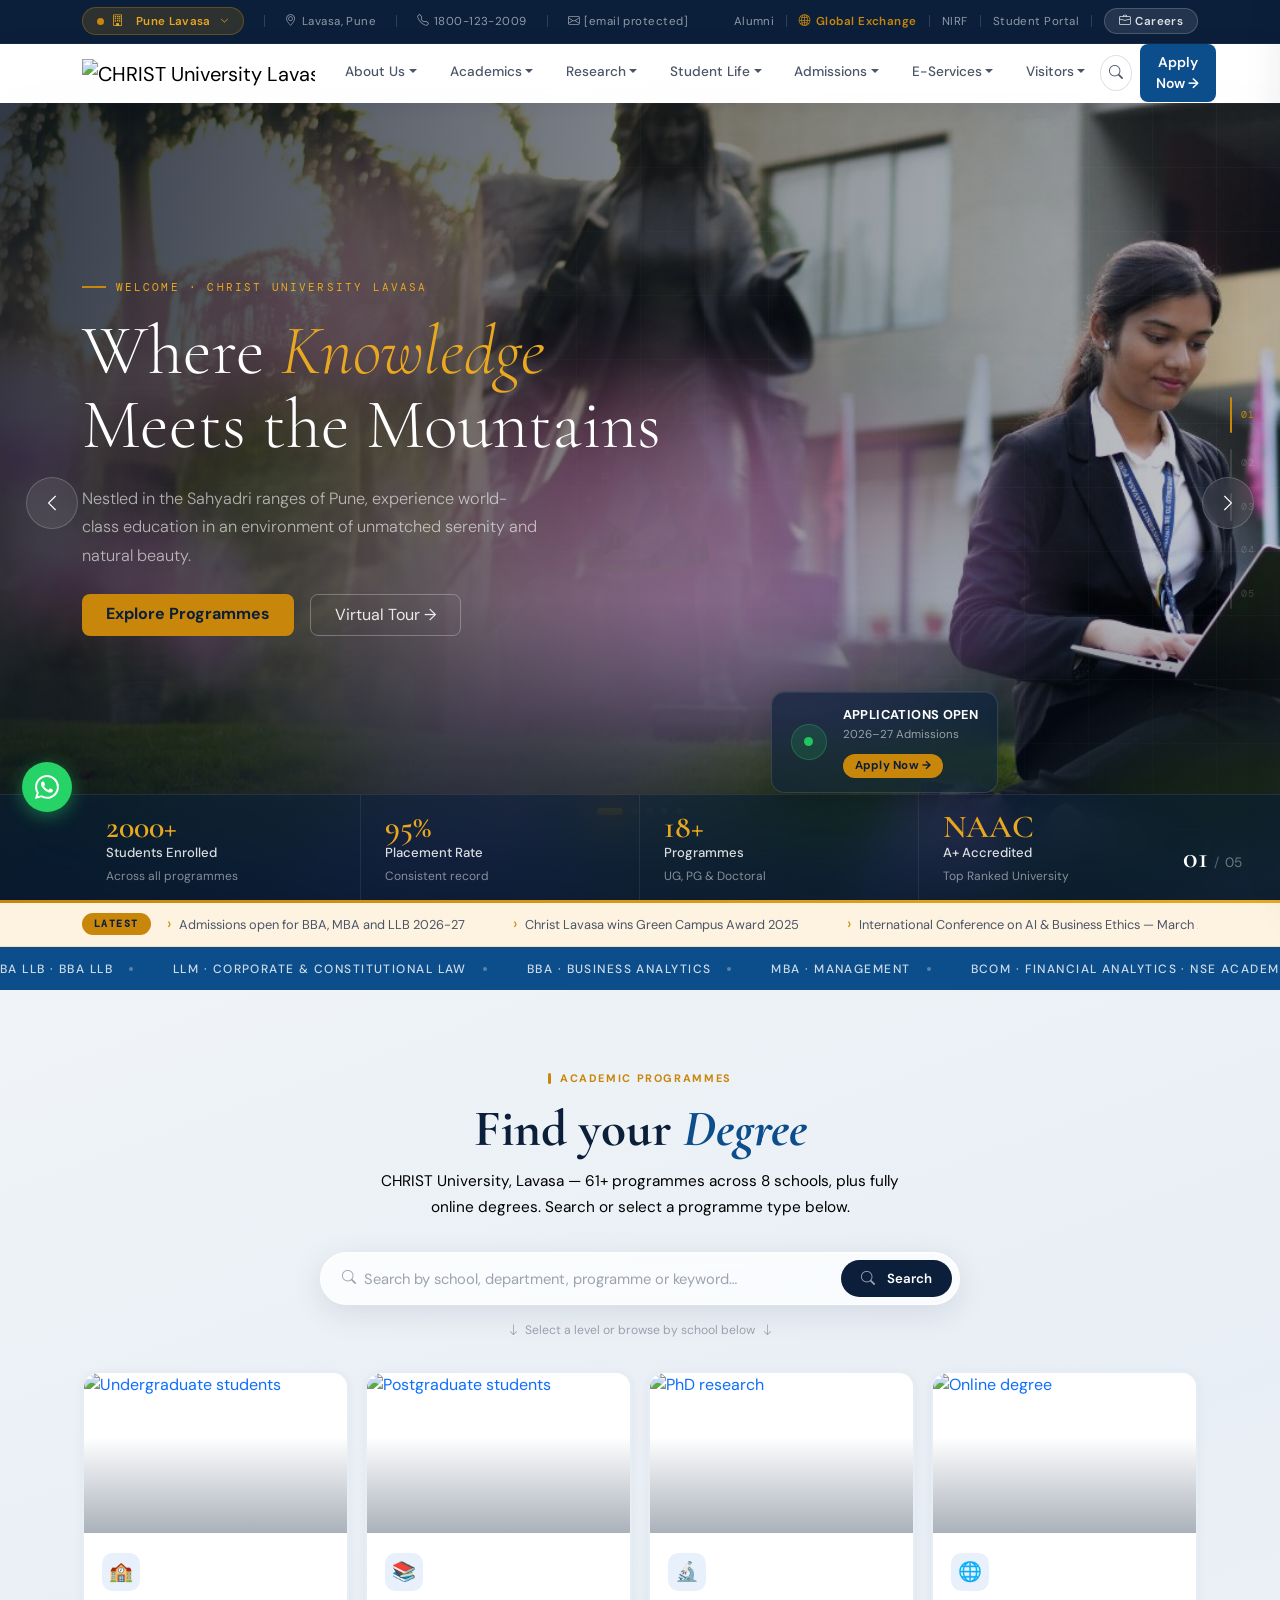
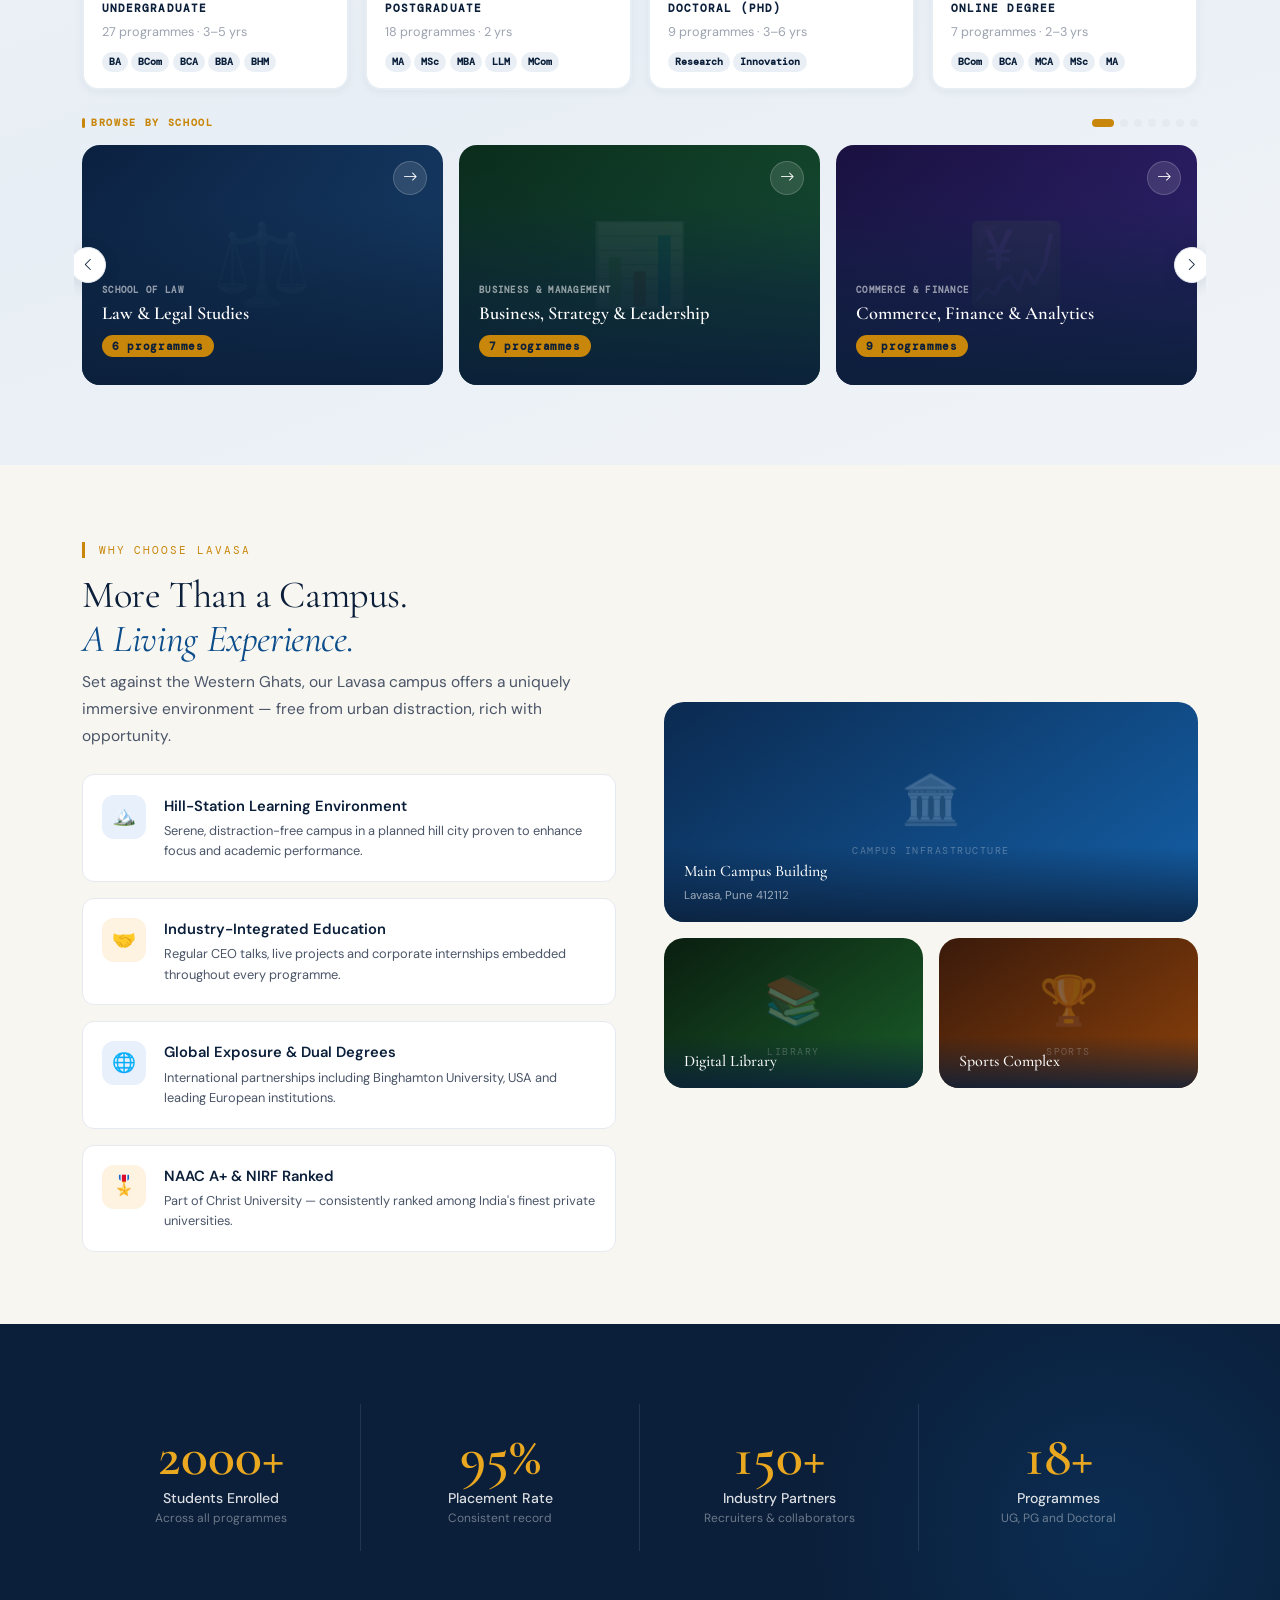
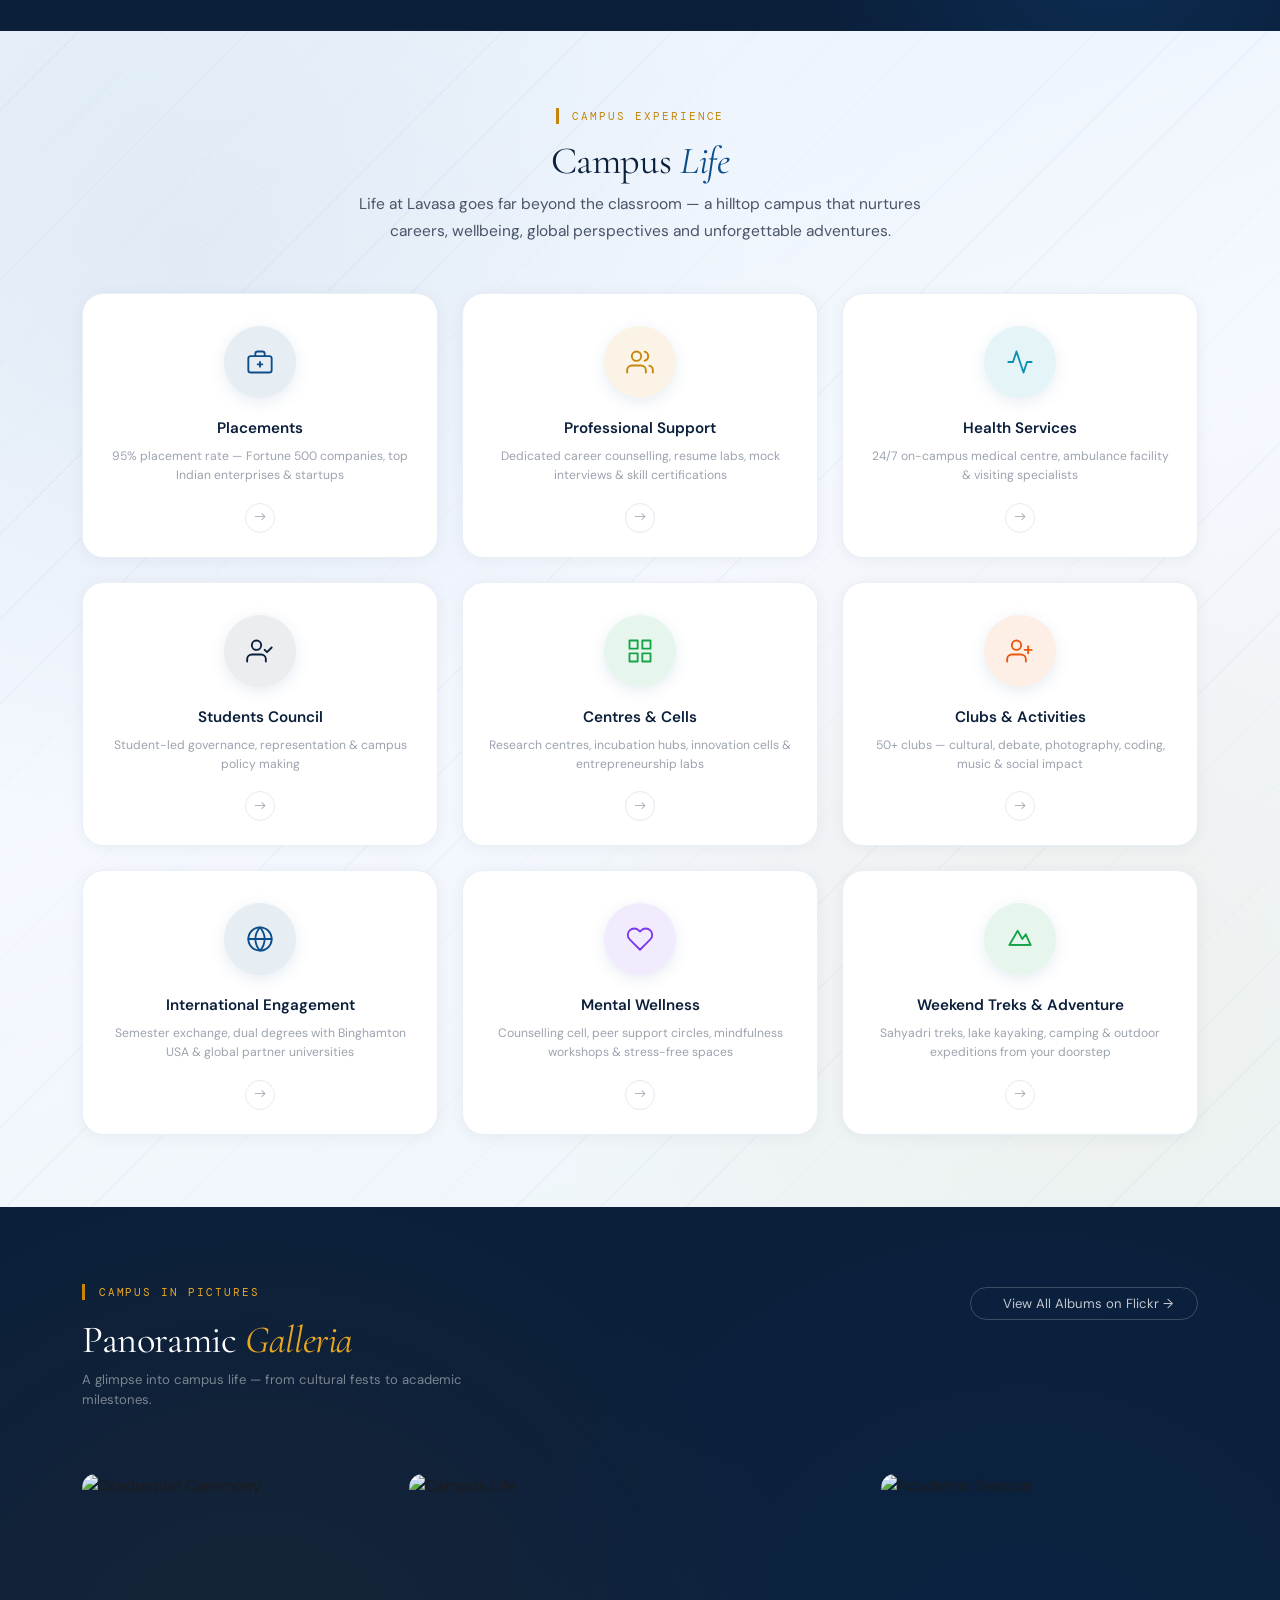
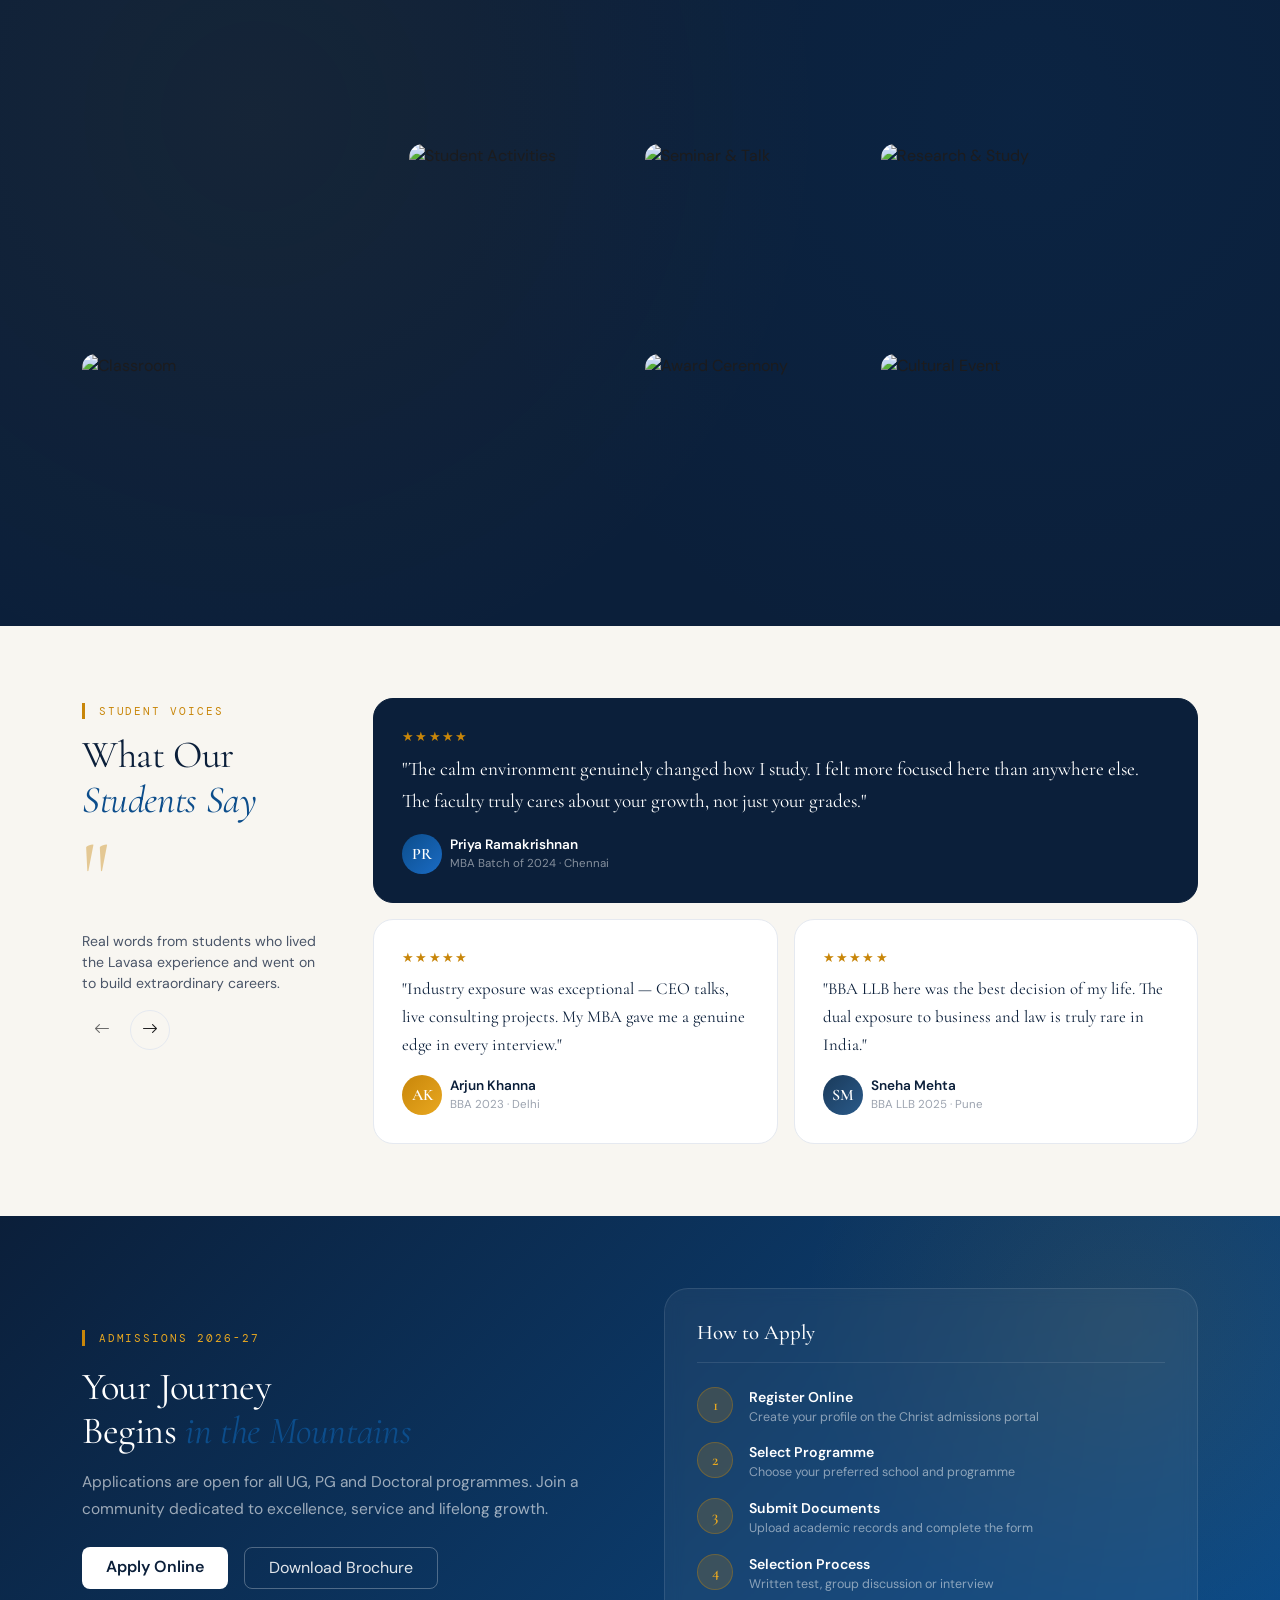
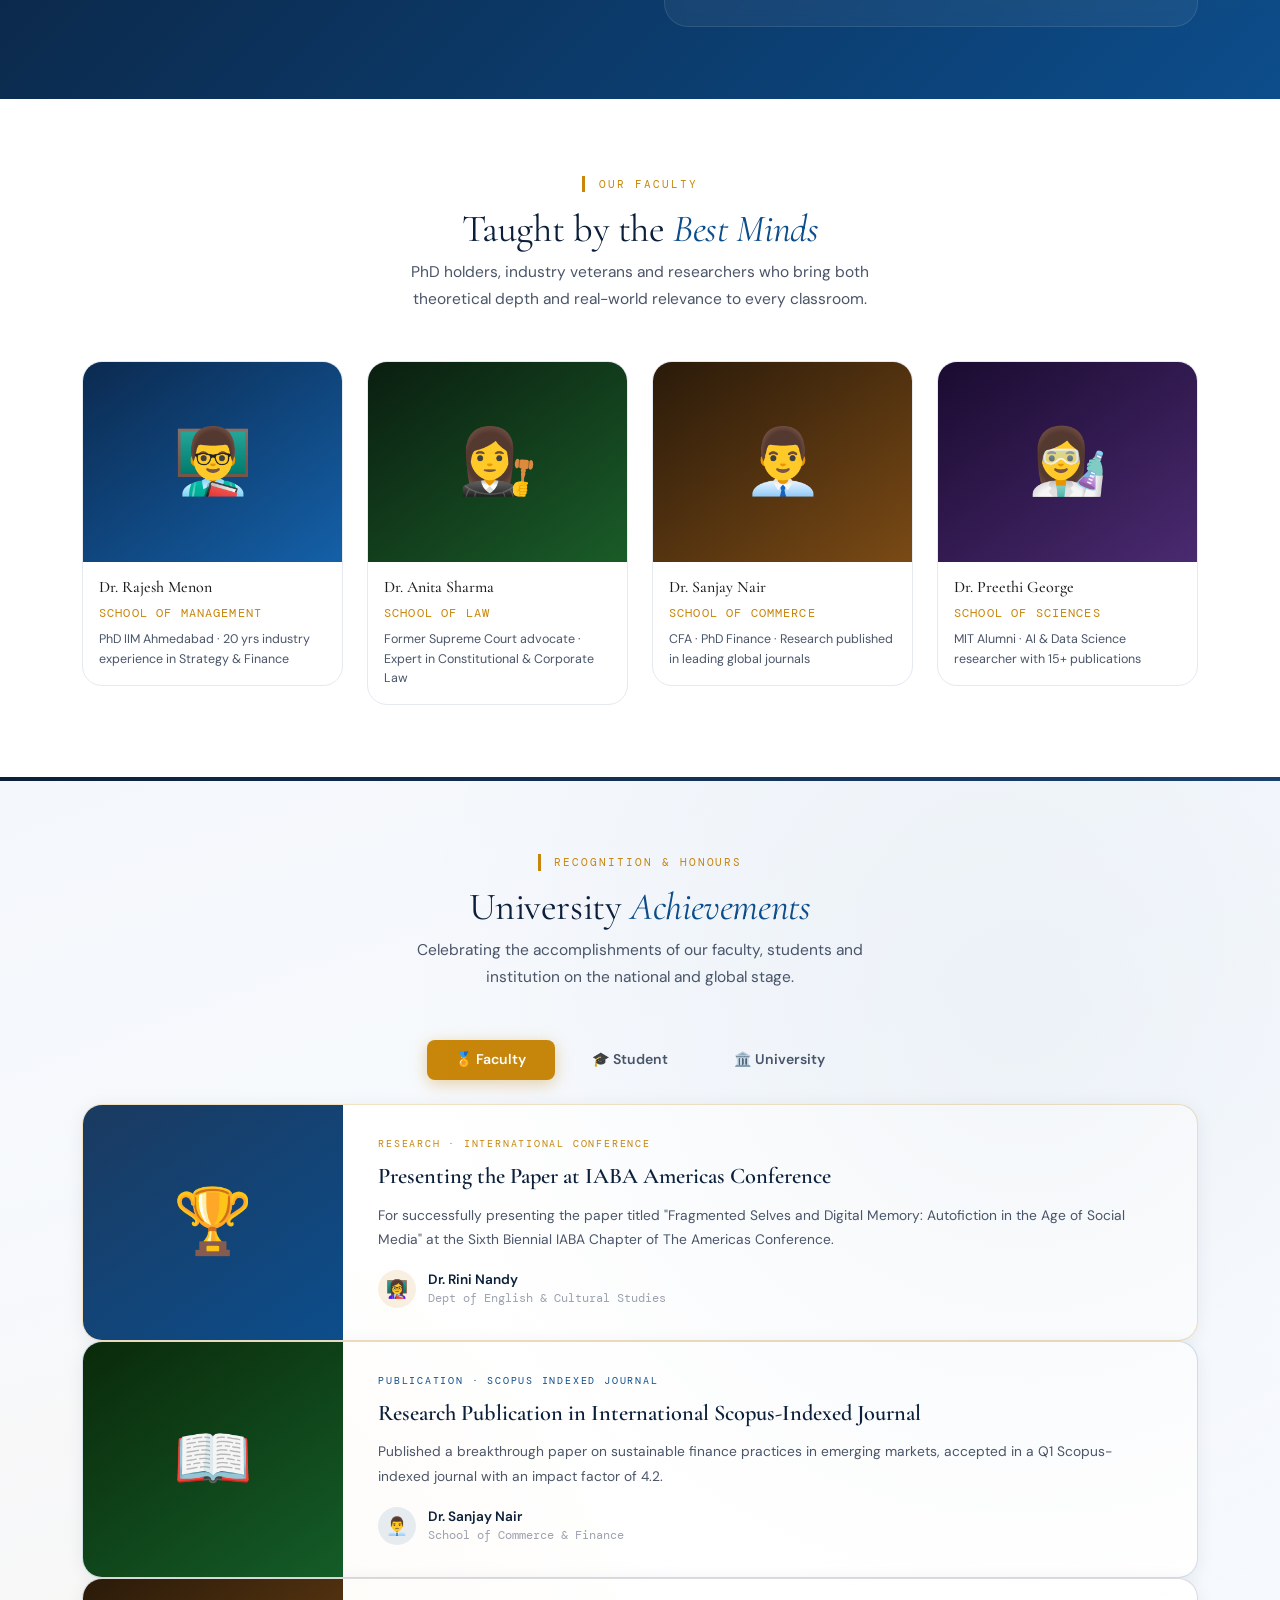
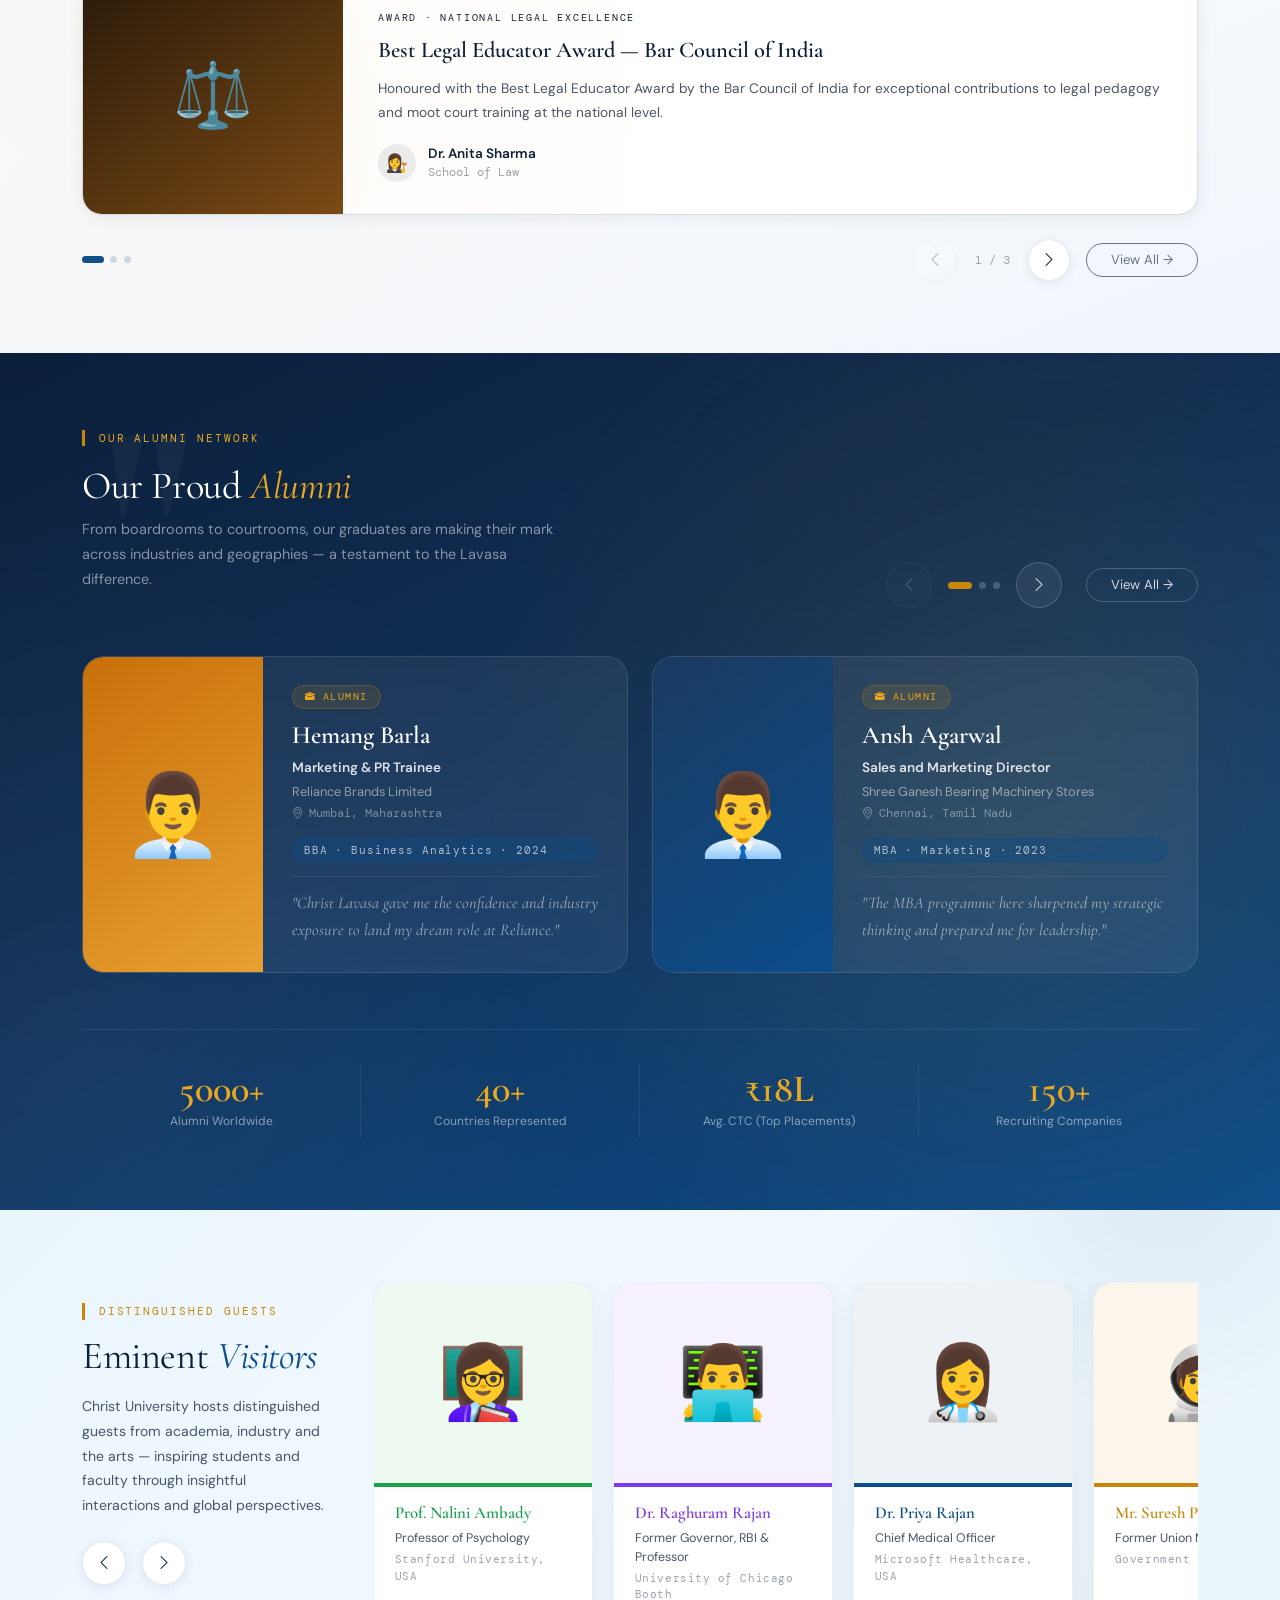
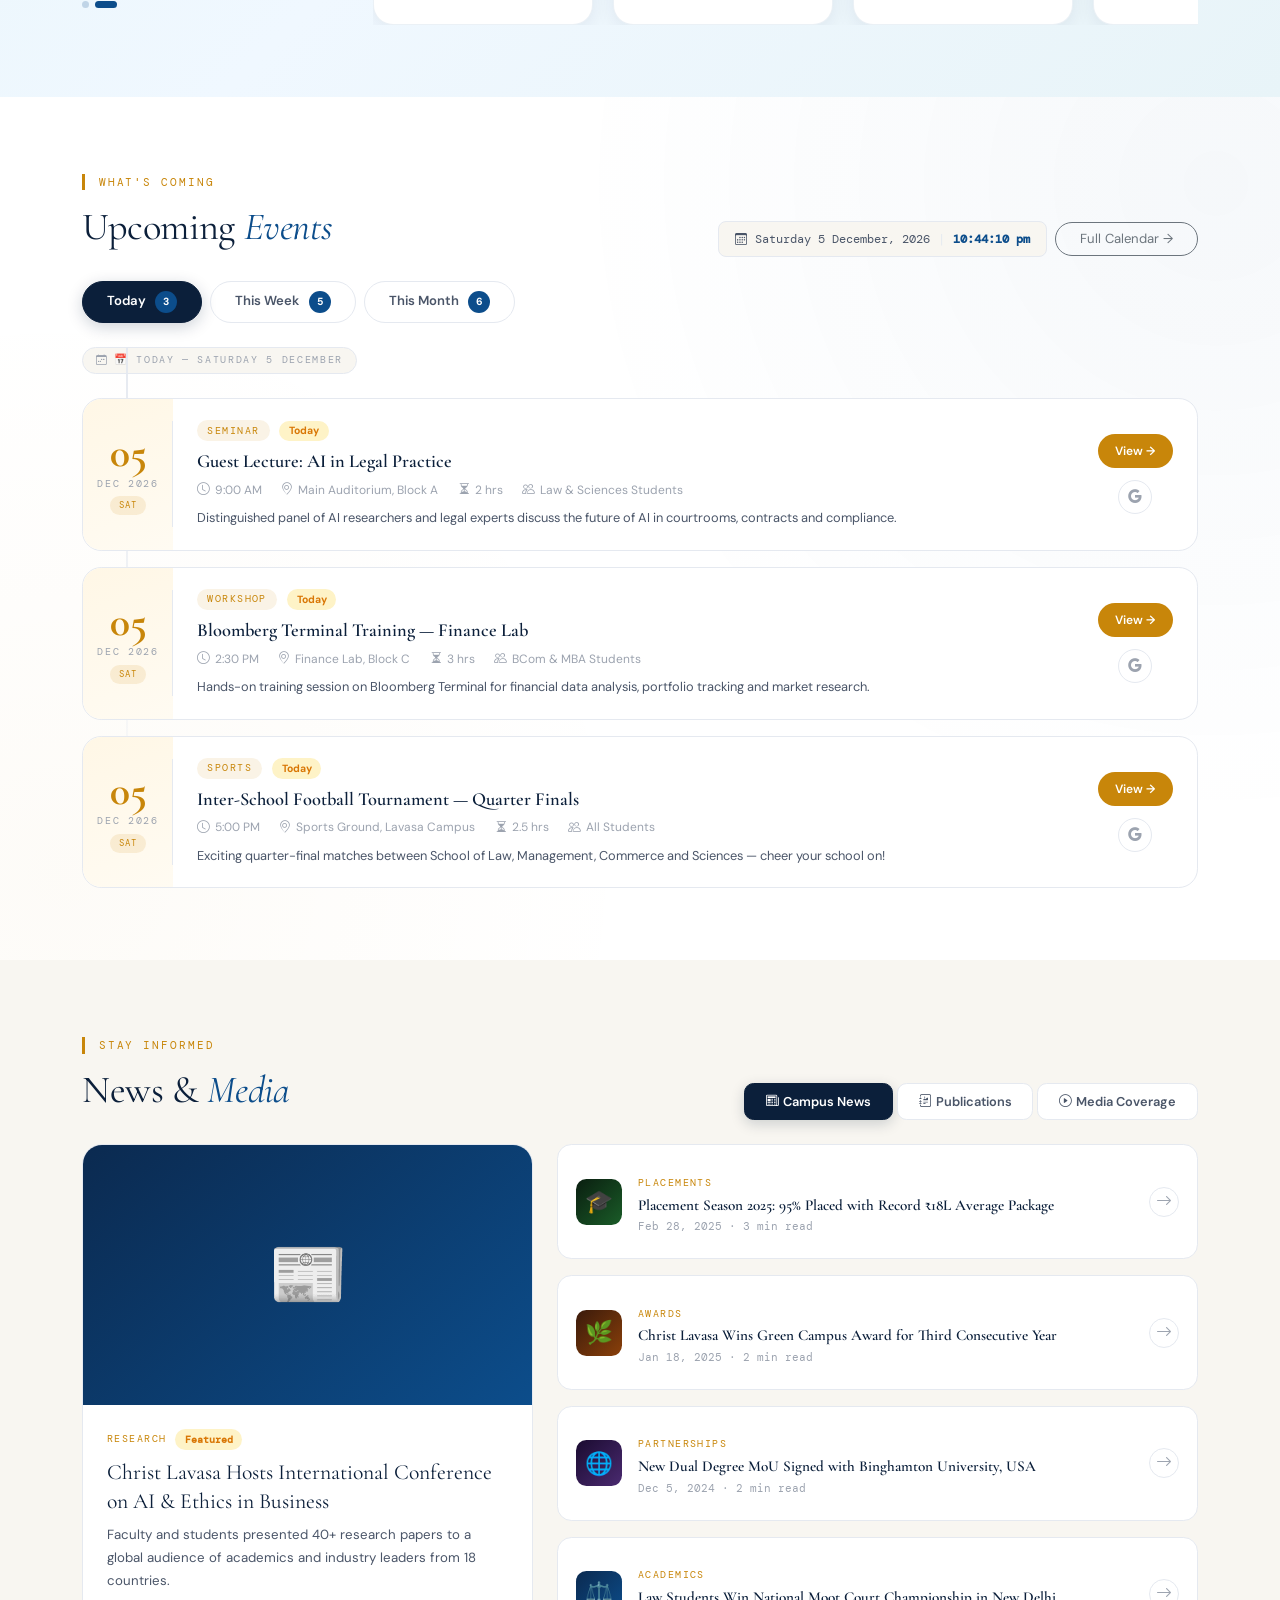
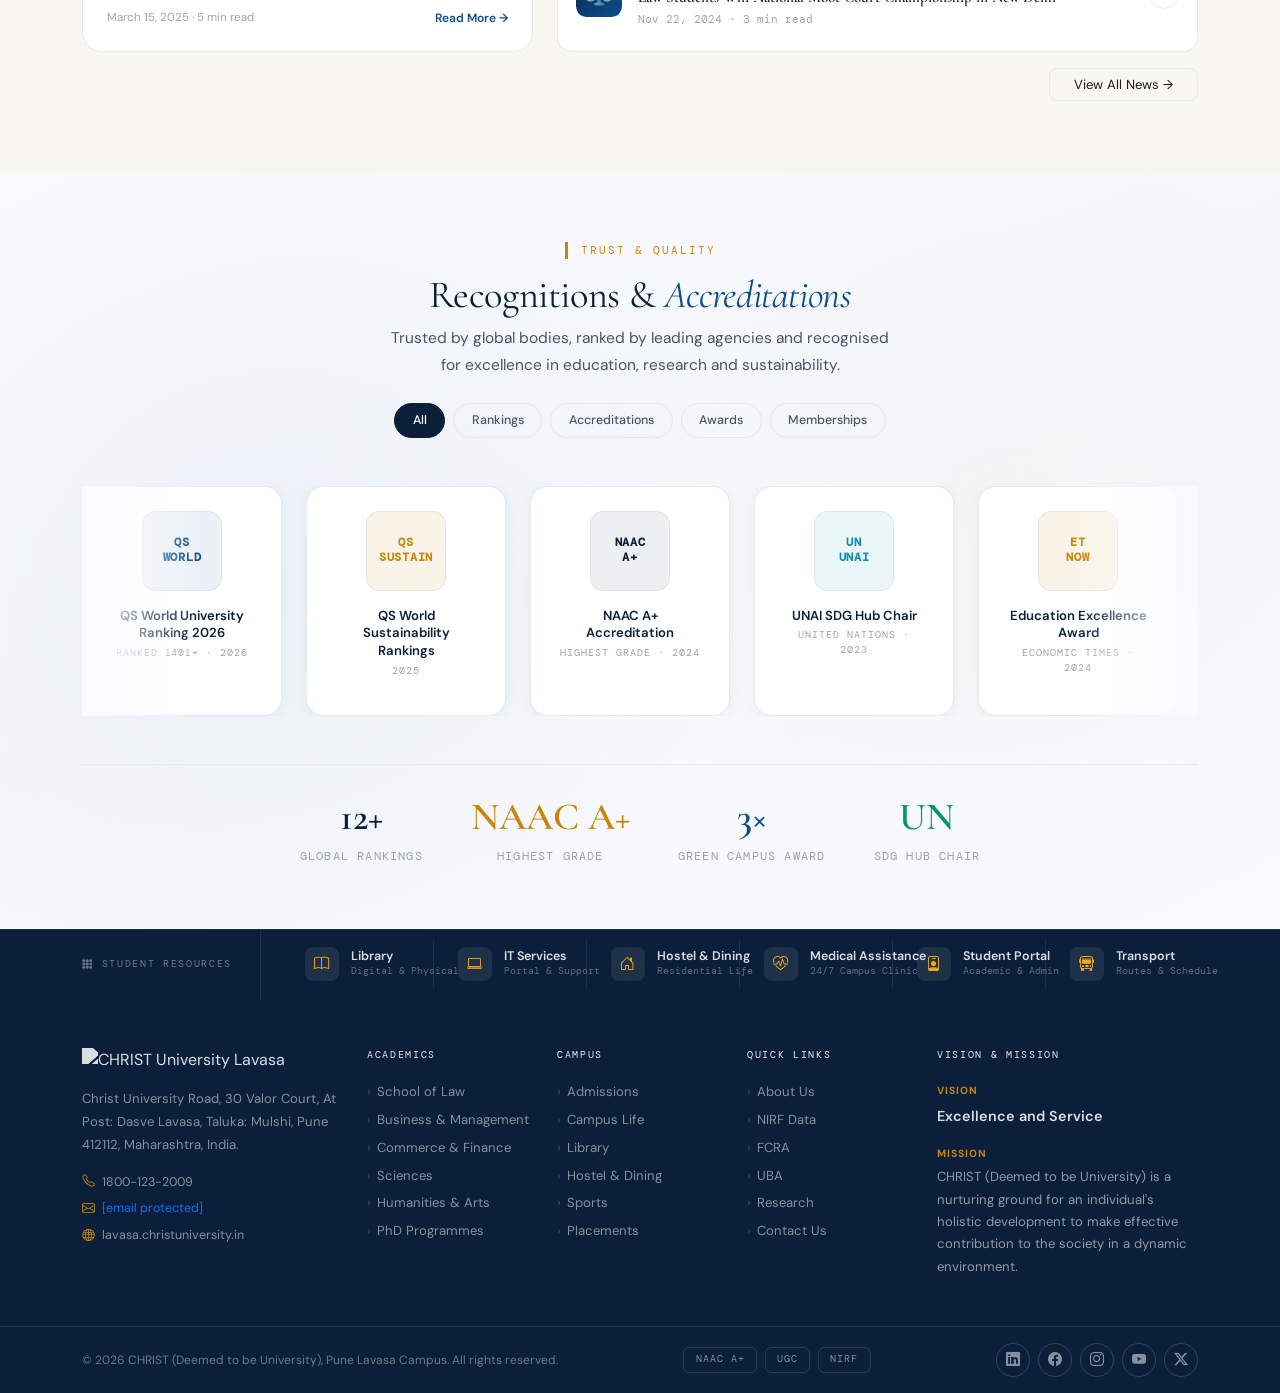
==== commit a1a7a046: "Install and configure Vercel Speed Insights Implemented Vercel Speed Insights for the CHRIST Univers" ====
--- a/index.html
+++ b/index.html
@@ -31,6 +31,10 @@
   window.va = window.va || function () { (window.vaq = window.vaq || []).push(arguments); };
 </script>
 <script defer src="/_vercel/insights/script.js"></script>
+<script>
+  window.si = window.si || function () { (window.siq = window.siq || []).push(arguments); };
+</script>
+<script defer src="/_vercel/speed-insights/script.js"></script>
 </head>
 <style>
 :root{--cu-navy:#0B1F3A;--cu-blue:#0C4D8B;--cu-blue-lt:#1A6BC4;--cu-blue-pale:#E8F0FB;--cu-gold:#C8860A;--cu-gold-lt:#E9A820;--cu-gold-pale:#FDF3E0;--cu-cream:#F8F6F1;--cu-text:#1C1C1E;--cu-text-2:#4A5568;--cu-text-3:#9CA3AF;--cu-border:#E5E9F0;--shadow-sm:0 2px 12px rgba(11,31,58,.07);--shadow:0 6px 32px rgba(11,31,58,.10);--shadow-lg:0 20px 60px rgba(11,31,58,.14);}
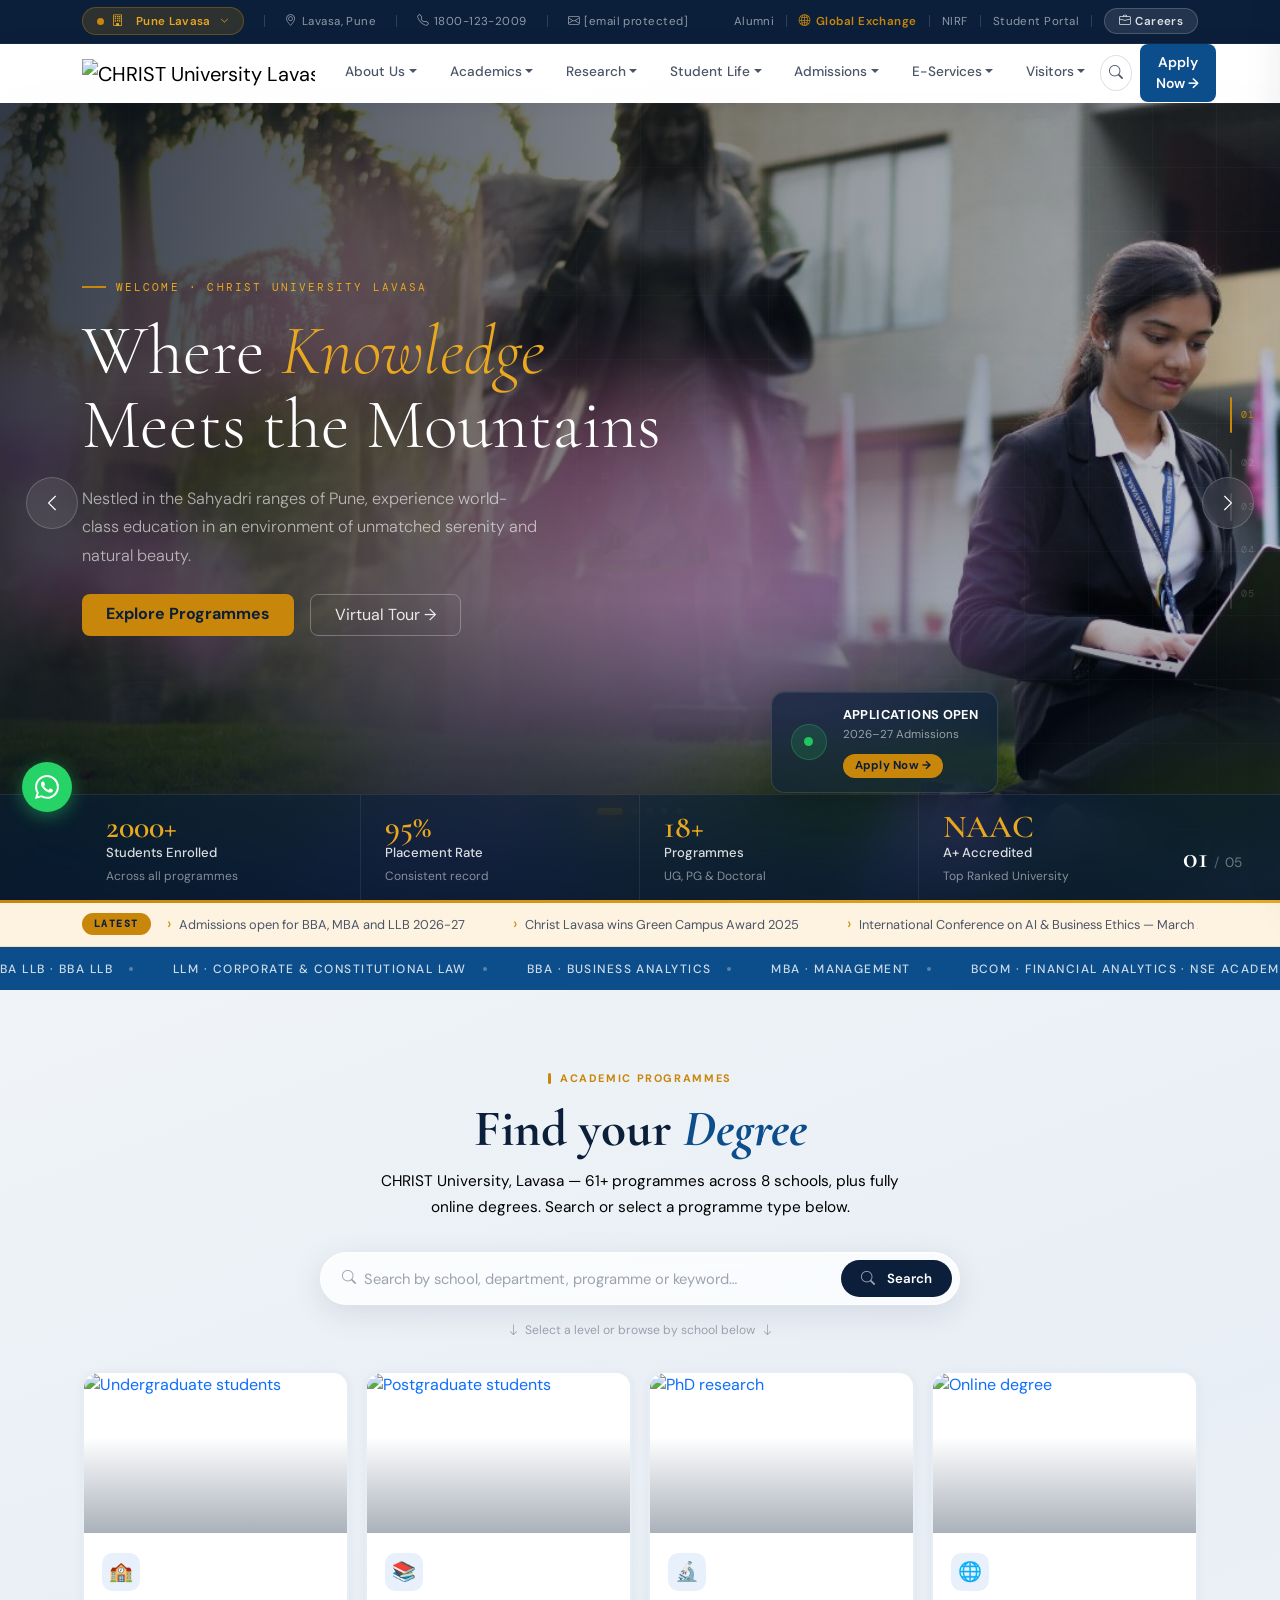
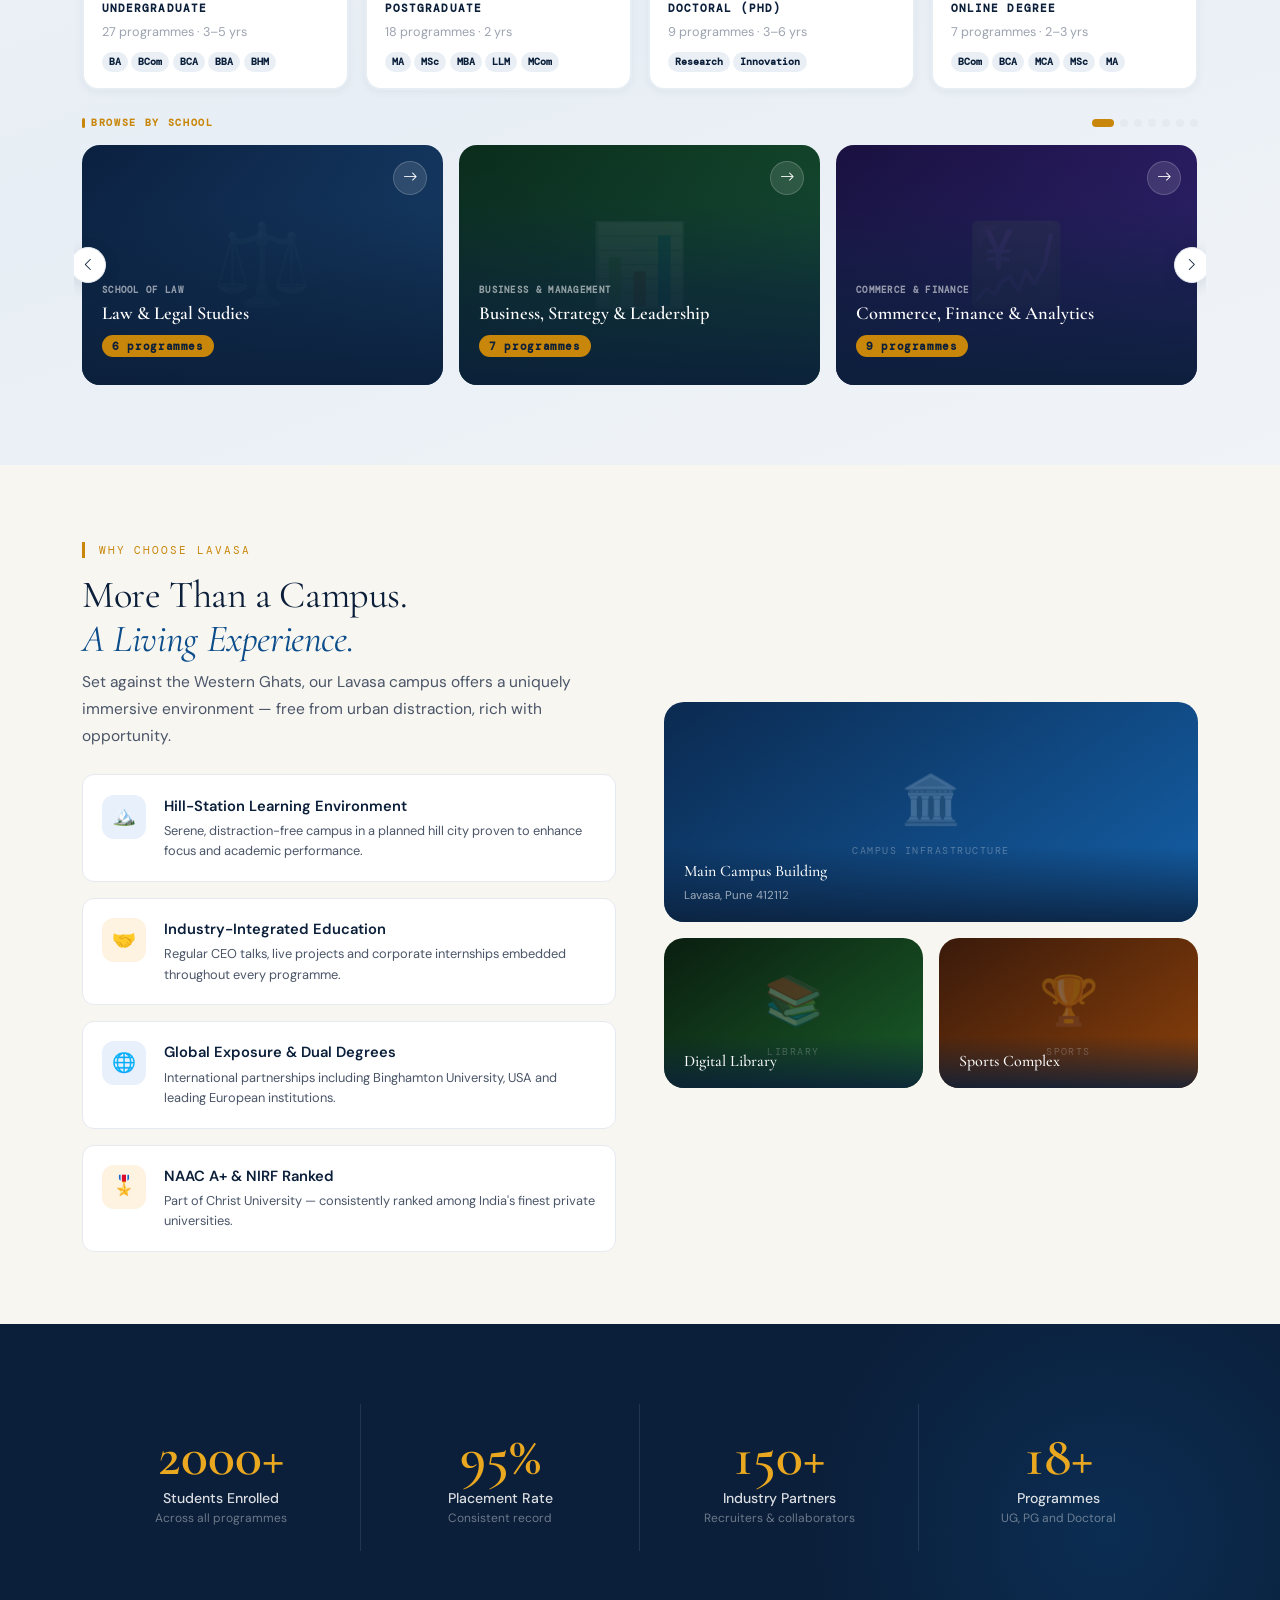
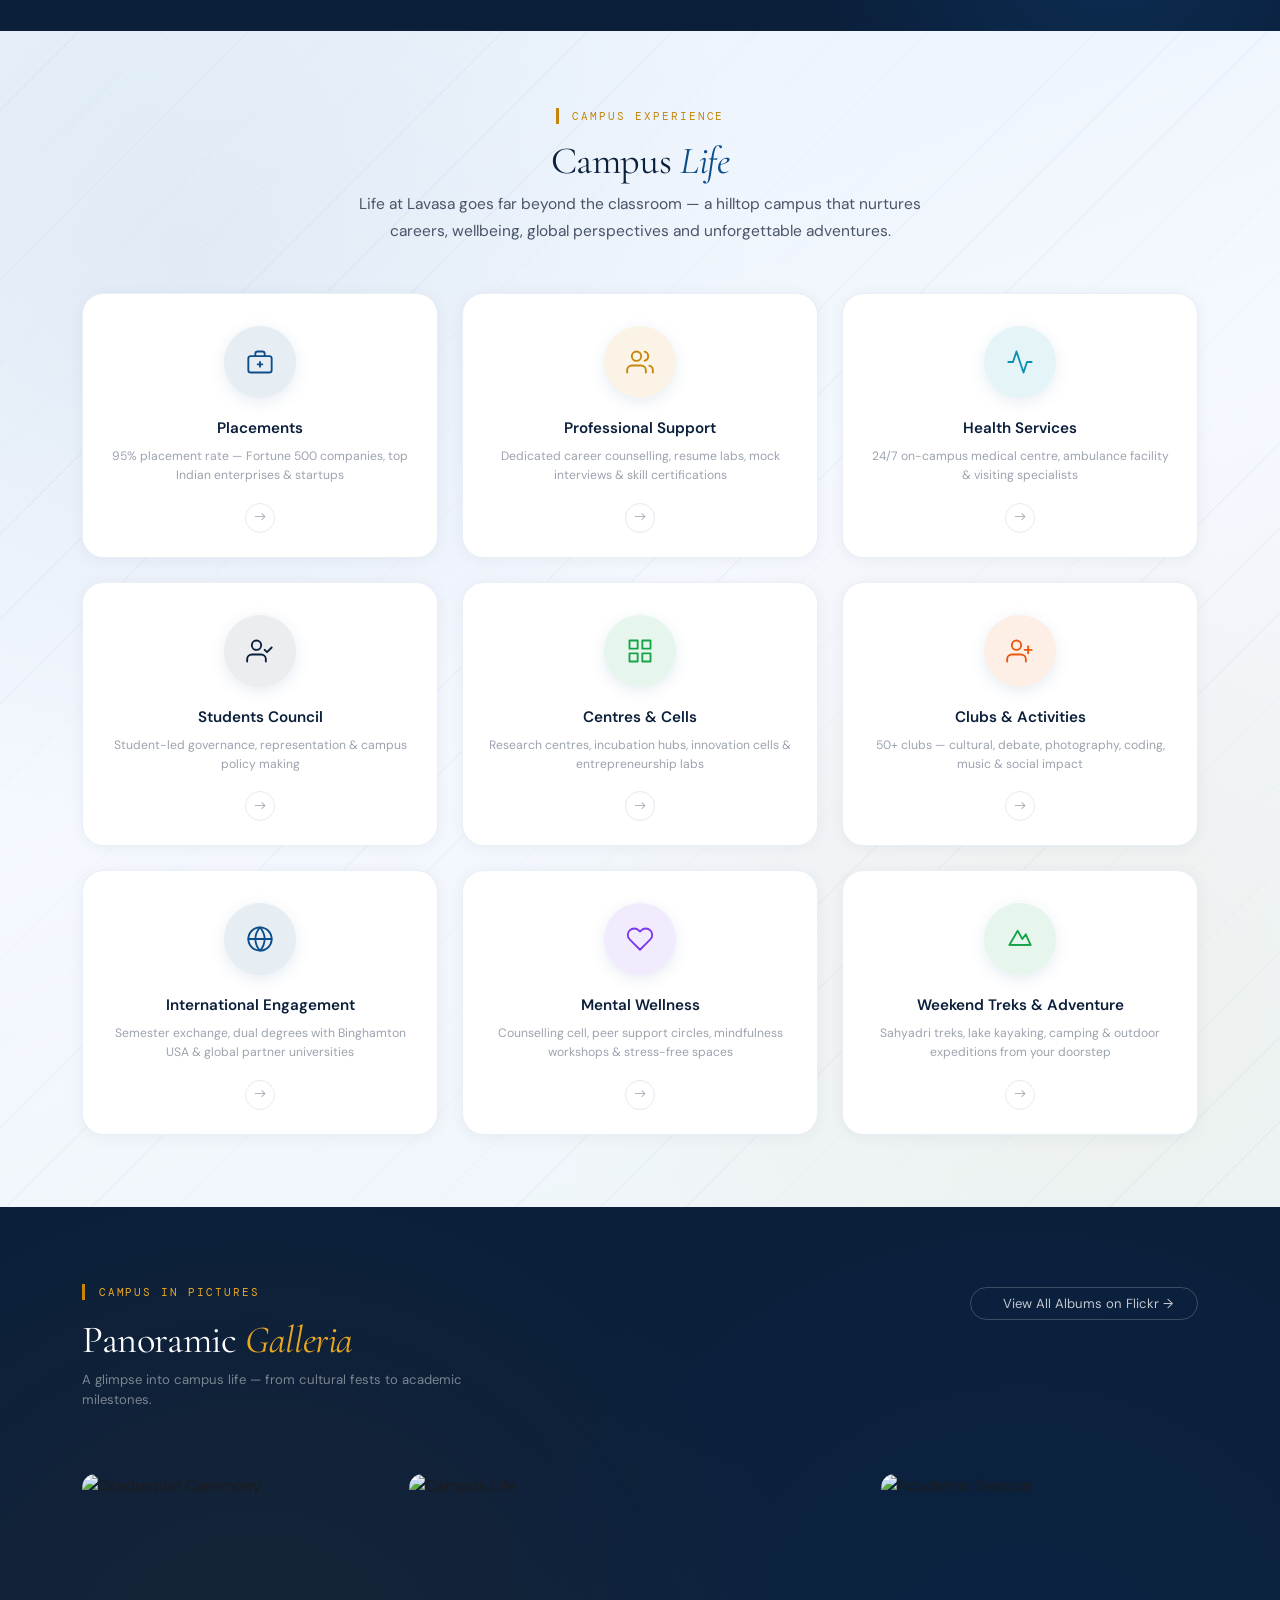
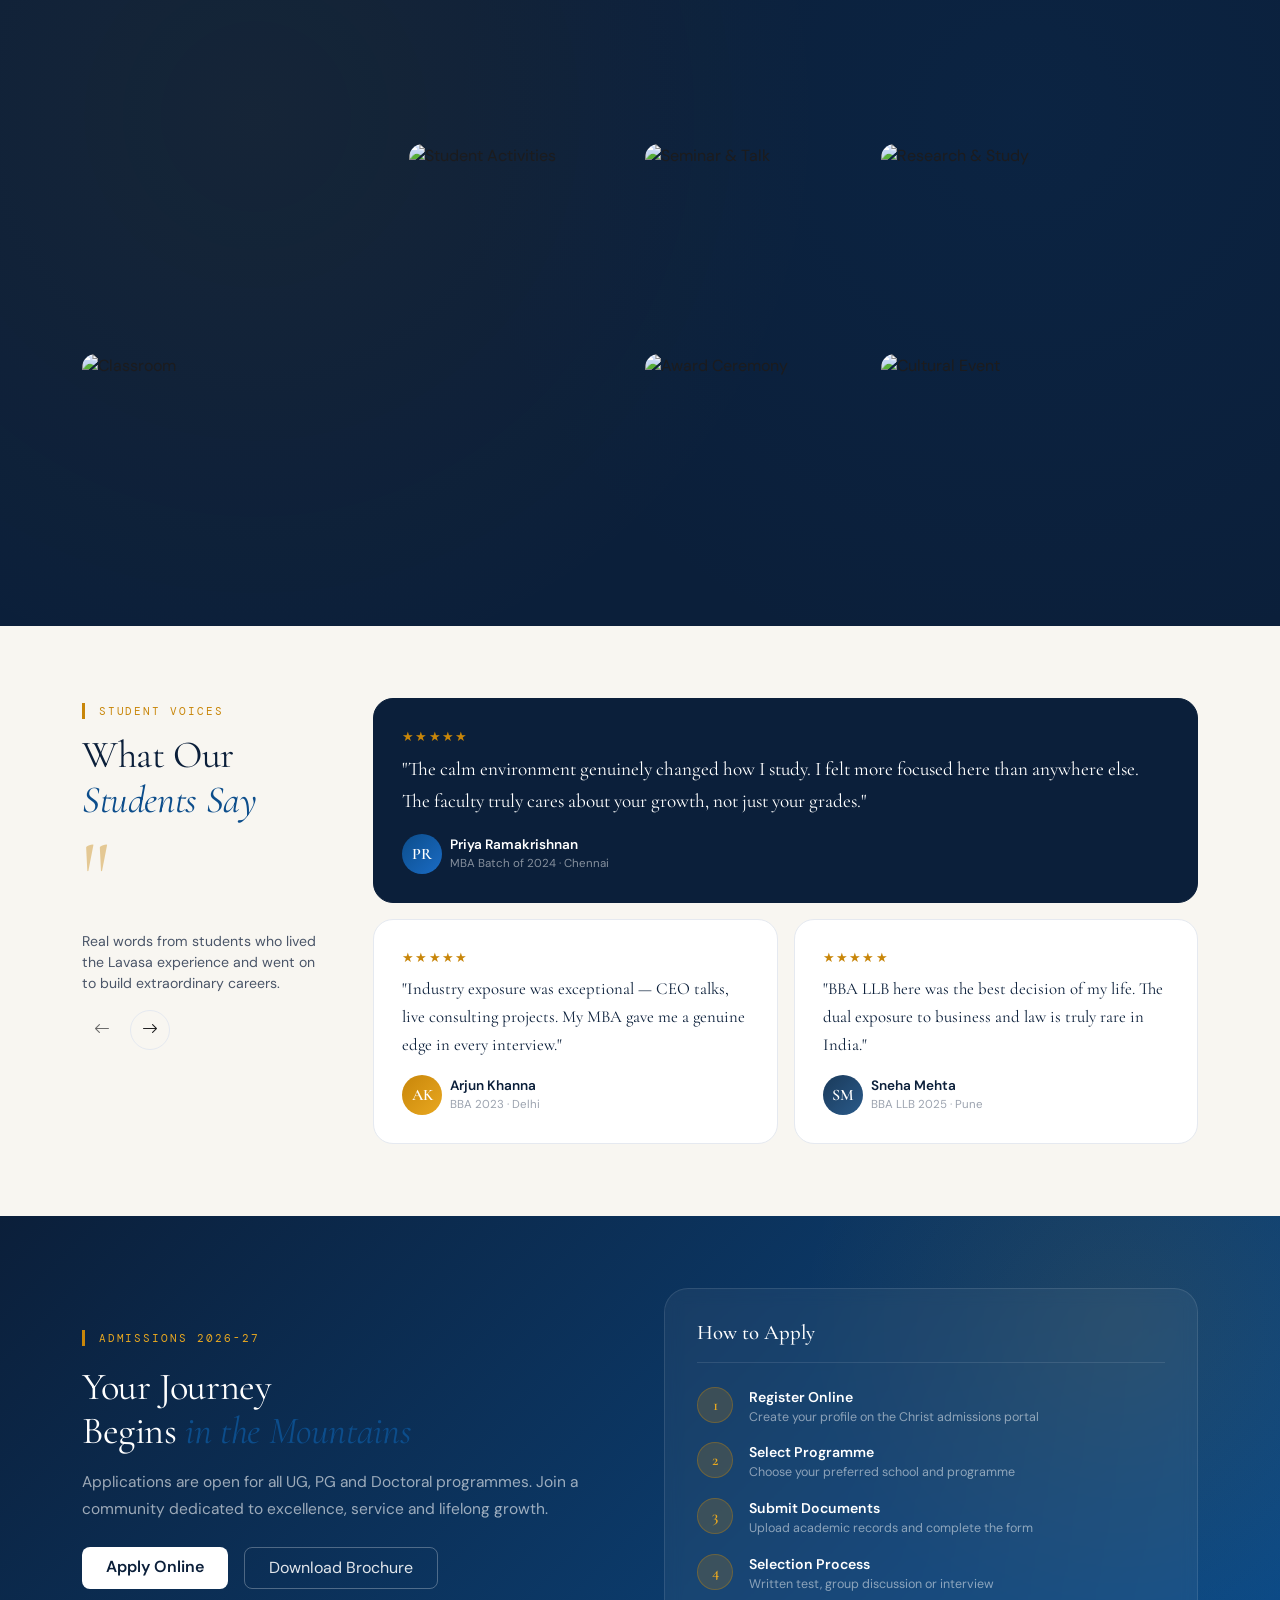
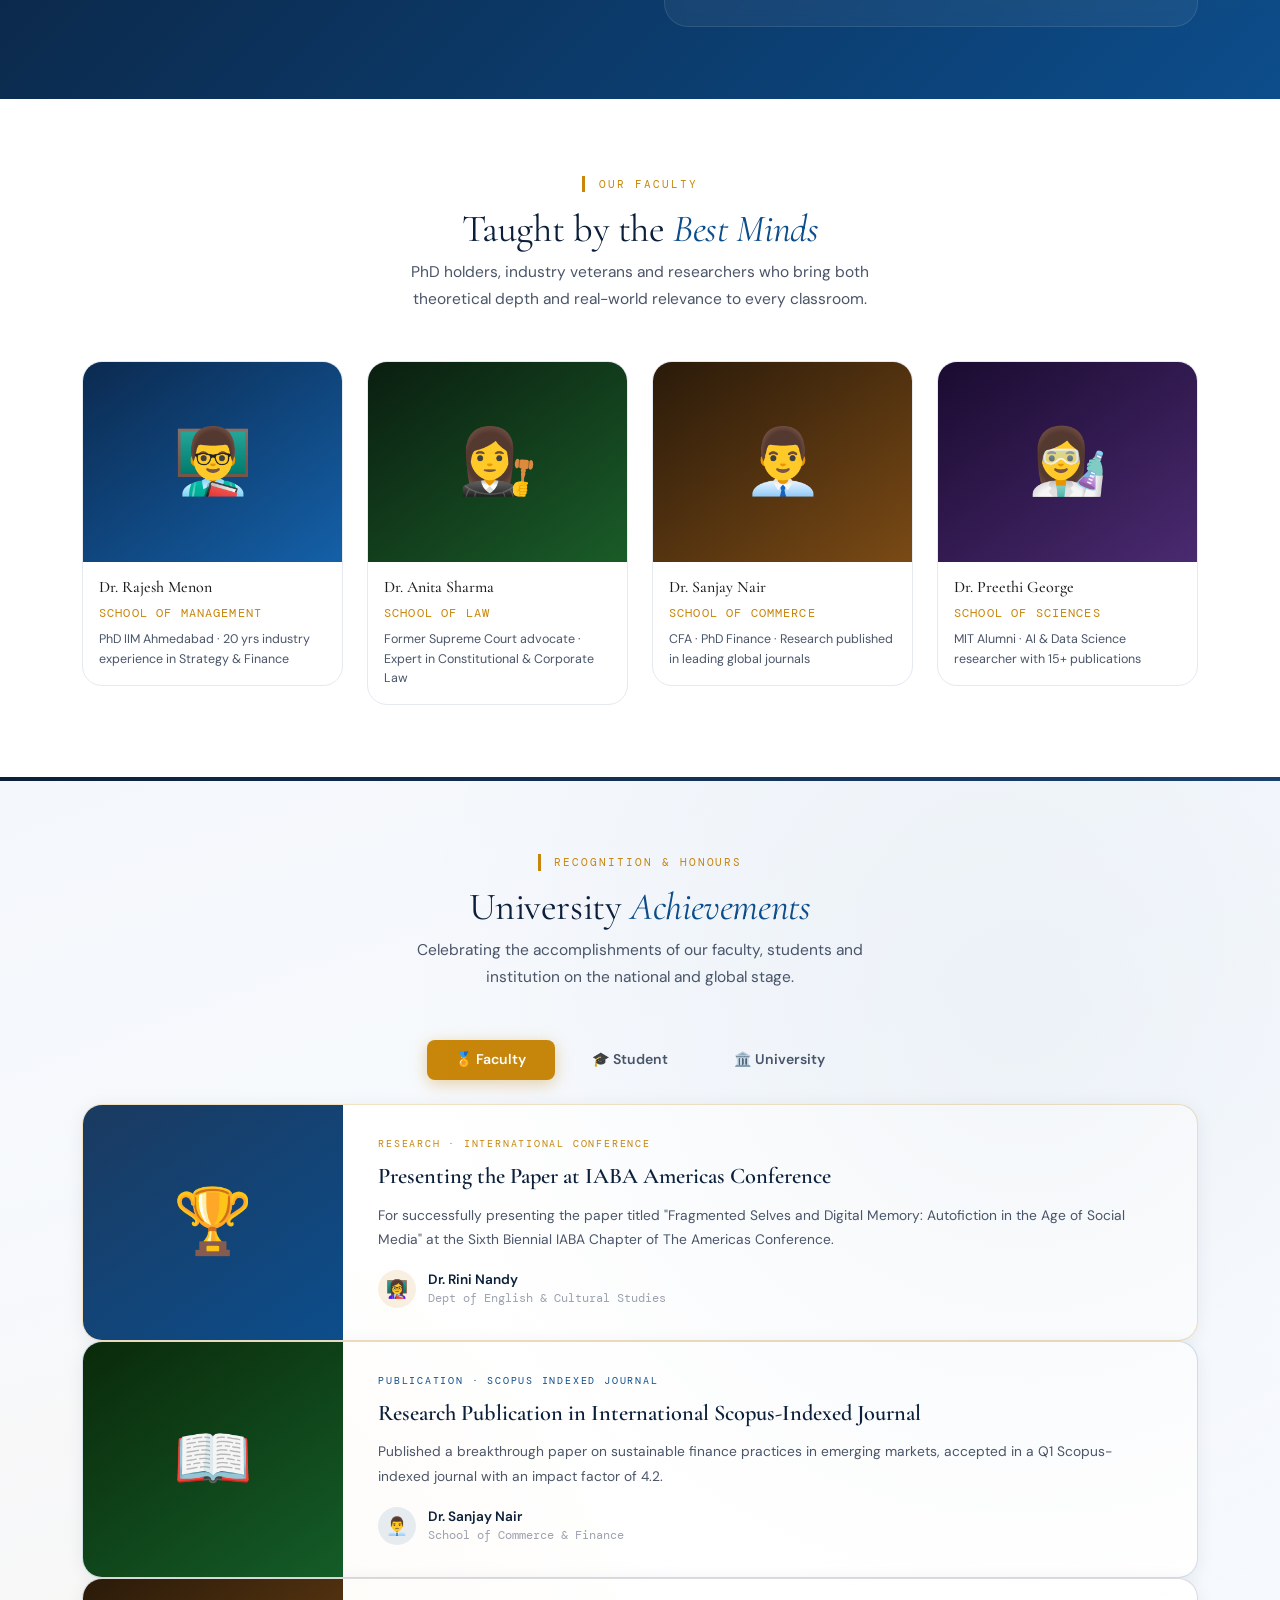
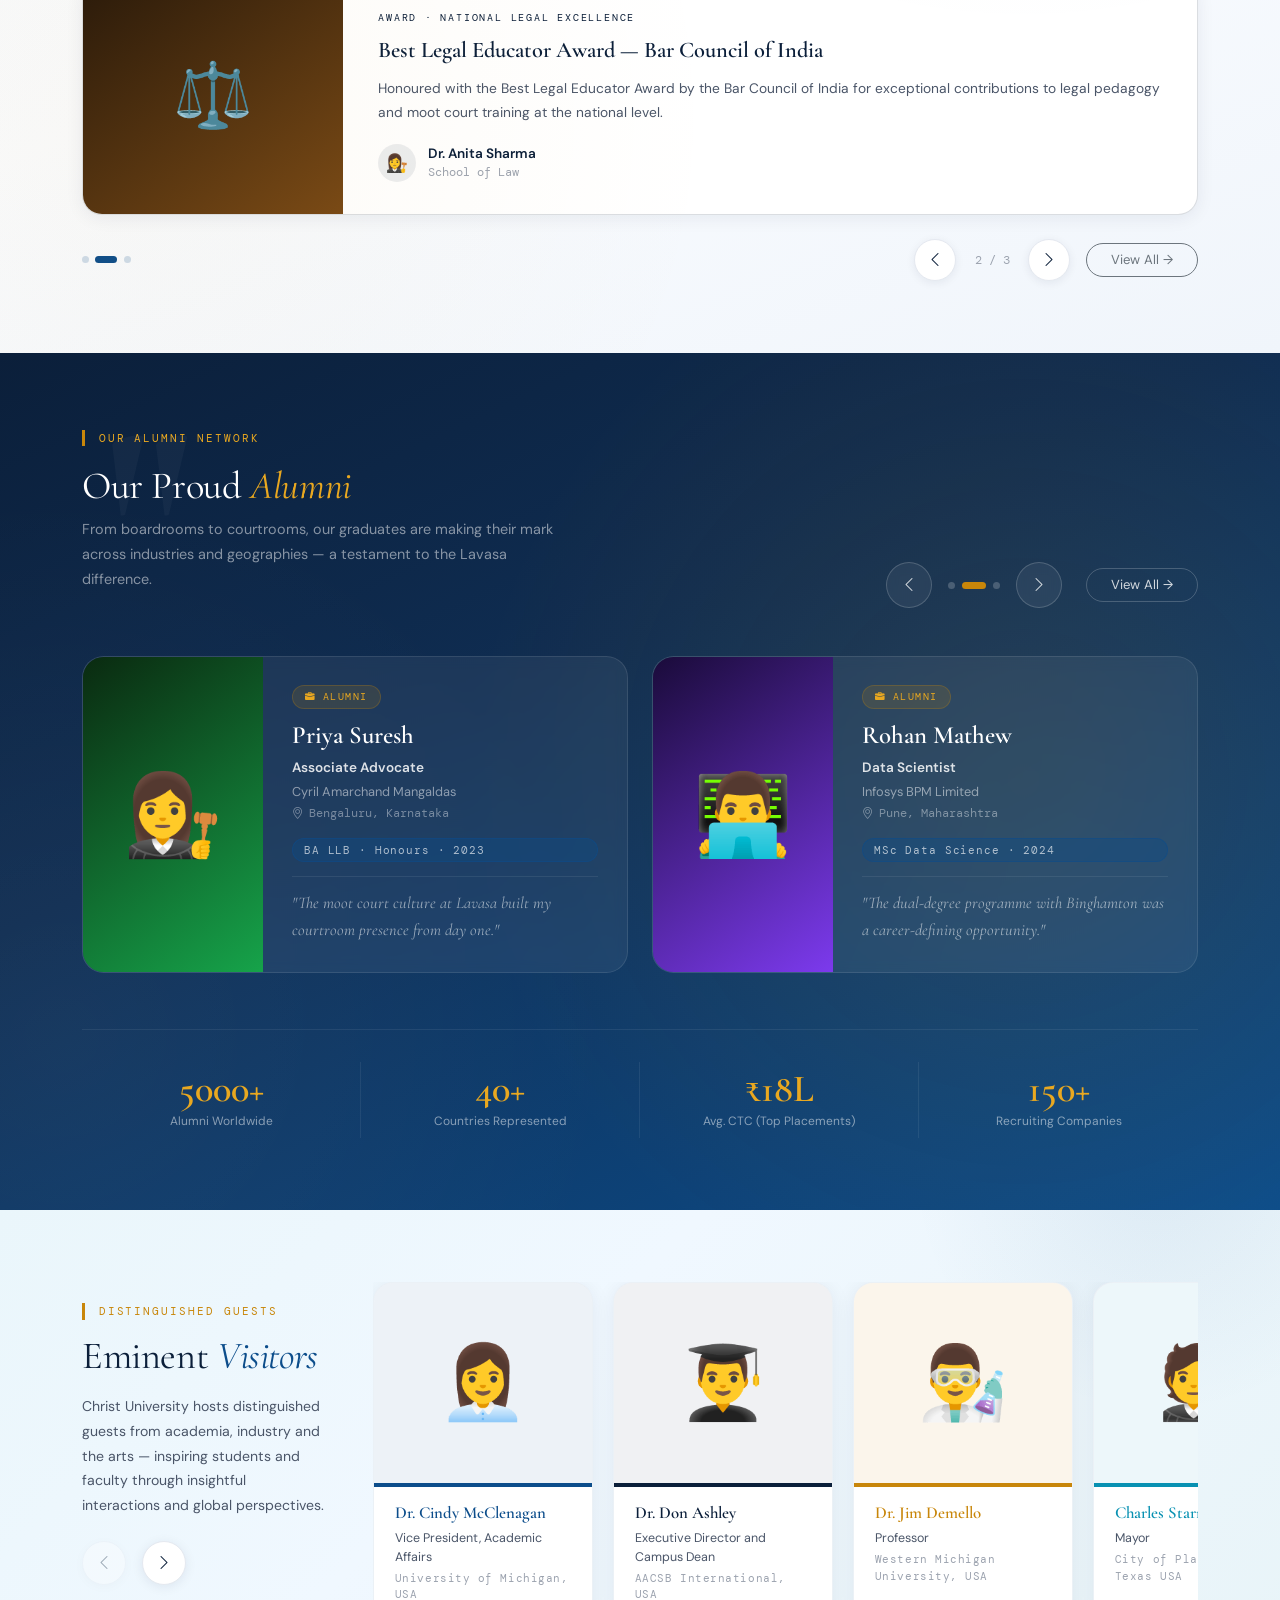
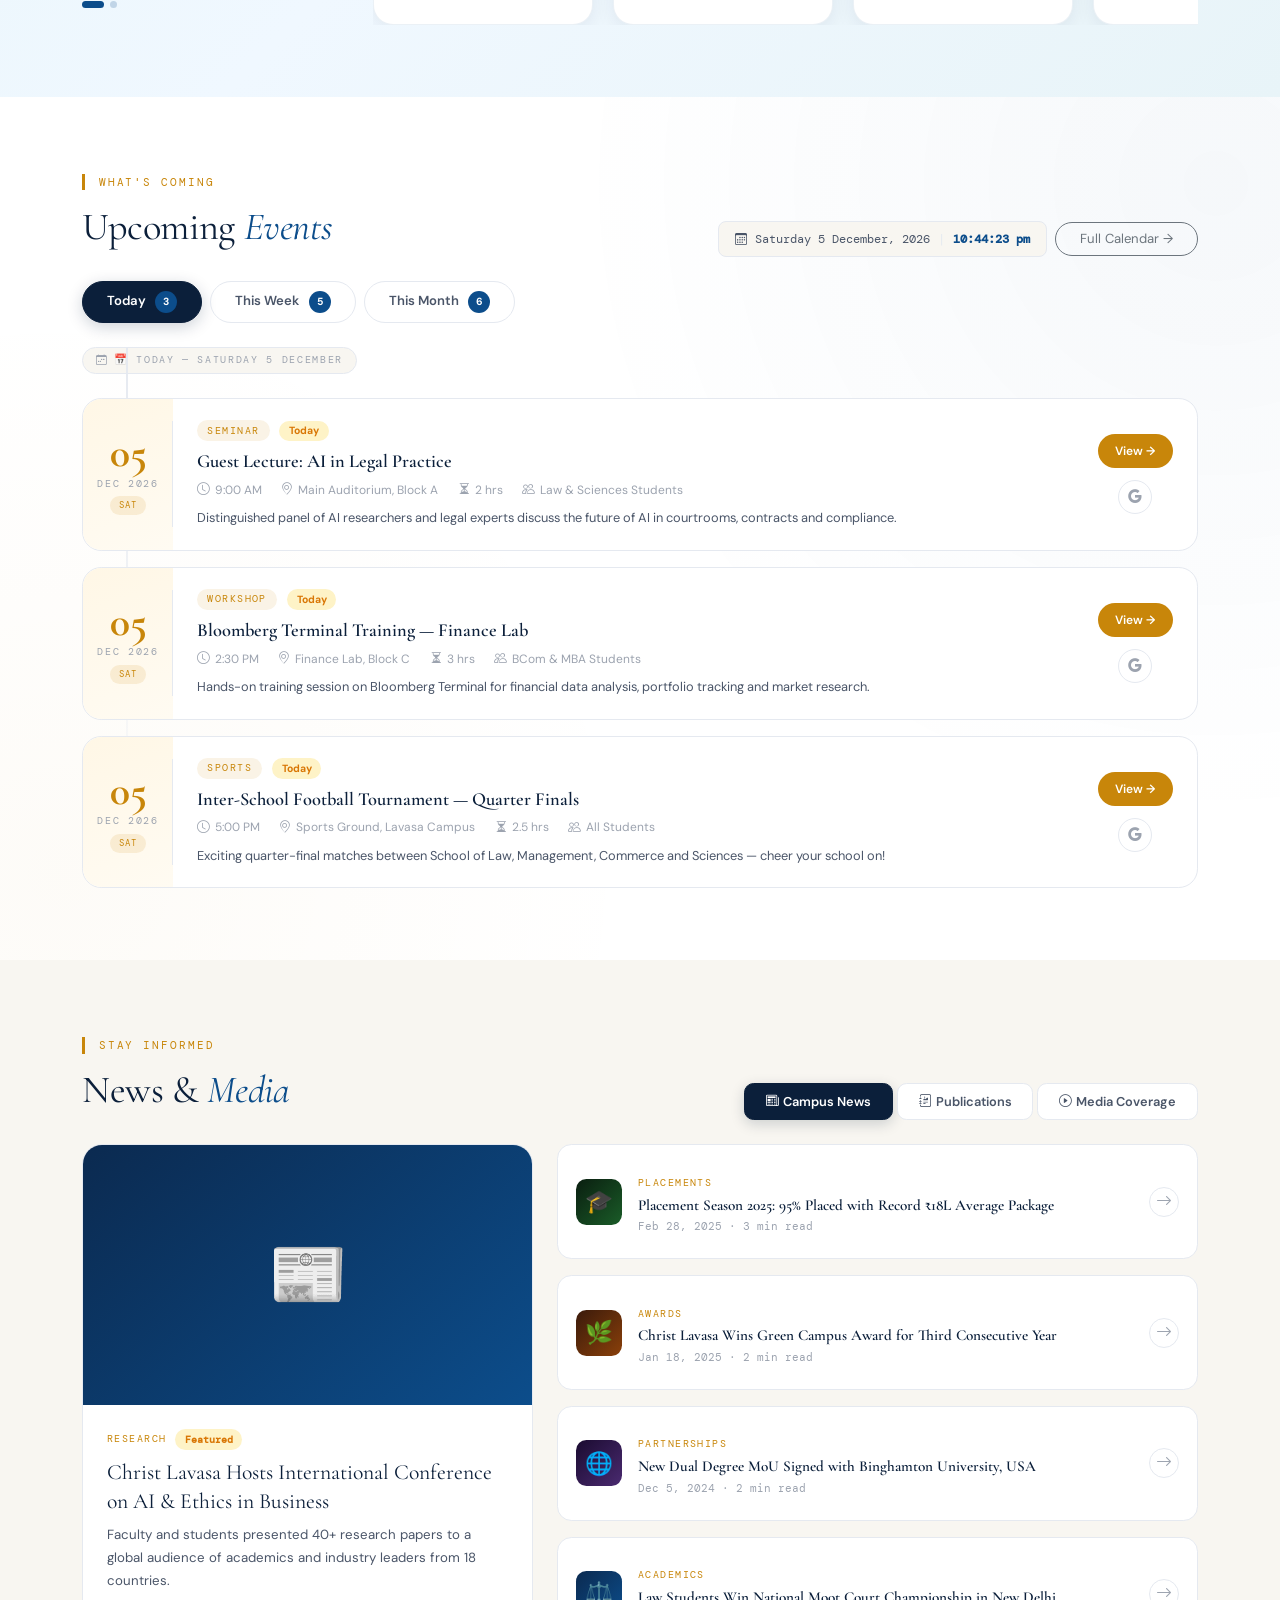
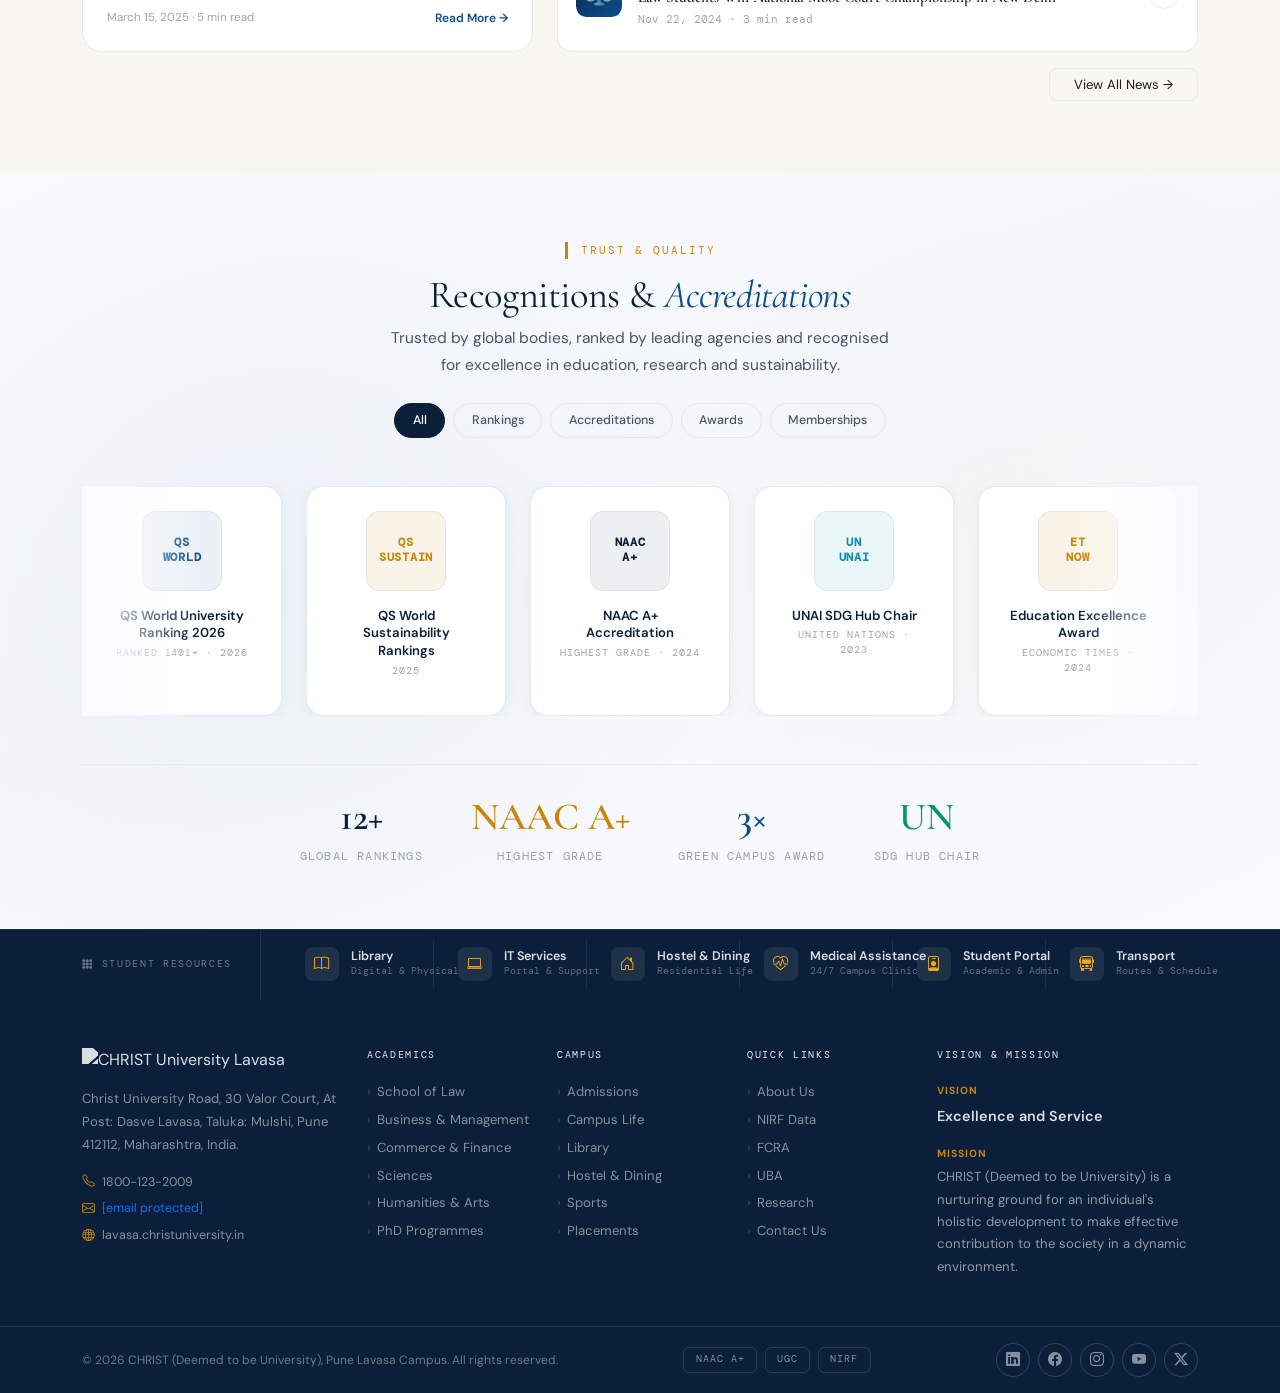
==== commit 25a16eba: "Add files via upload" ====
--- a/index.html
+++ b/index.html
@@ -31,10 +31,6 @@
   window.va = window.va || function () { (window.vaq = window.vaq || []).push(arguments); };
 </script>
 <script defer src="/_vercel/insights/script.js"></script>
-<script>
-  window.si = window.si || function () { (window.siq = window.siq || []).push(arguments); };
-</script>
-<script defer src="/_vercel/speed-insights/script.js"></script>
 </head>
 <style>
 :root{--cu-navy:#0B1F3A;--cu-blue:#0C4D8B;--cu-blue-lt:#1A6BC4;--cu-blue-pale:#E8F0FB;--cu-gold:#C8860A;--cu-gold-lt:#E9A820;--cu-gold-pale:#FDF3E0;--cu-cream:#F8F6F1;--cu-text:#1C1C1E;--cu-text-2:#4A5568;--cu-text-3:#9CA3AF;--cu-border:#E5E9F0;--shadow-sm:0 2px 12px rgba(11,31,58,.07);--shadow:0 6px 32px rgba(11,31,58,.10);--shadow-lg:0 20px 60px rgba(11,31,58,.14);}
@@ -3065,7 +3061,9 @@
           var data = bySchool[sName];
           html += '<div class="fyd-idr-group">' + data.icon + ' ' + sName + '</div>';
           data.items.forEach(function(p){
-            html += '<div class="fyd-idr-item" onclick="window.location.href=\'academics.html?q='+encodeURIComponent(q)+'\'">'
+            var dest = (p.exploreUrl && p.exploreUrl !== '') ? p.exploreUrl : ('academics.html?q='+encodeURIComponent(q));
+            var isExt = dest.indexOf('http') === 0 && dest.indexOf(window.location.hostname) === -1;
+            html += '<div class="fyd-idr-item" onclick="'+(isExt ? 'window.open(\''+dest+'\',\'_blank\')' : 'window.location.href=\''+dest+'\'')+'">'
               +'<div class="fyd-idr-item-name">'+p.name+'</div>'
               +'<div class="fyd-idr-item-meta">'
               +'<span>'+p.dept+'</span>'
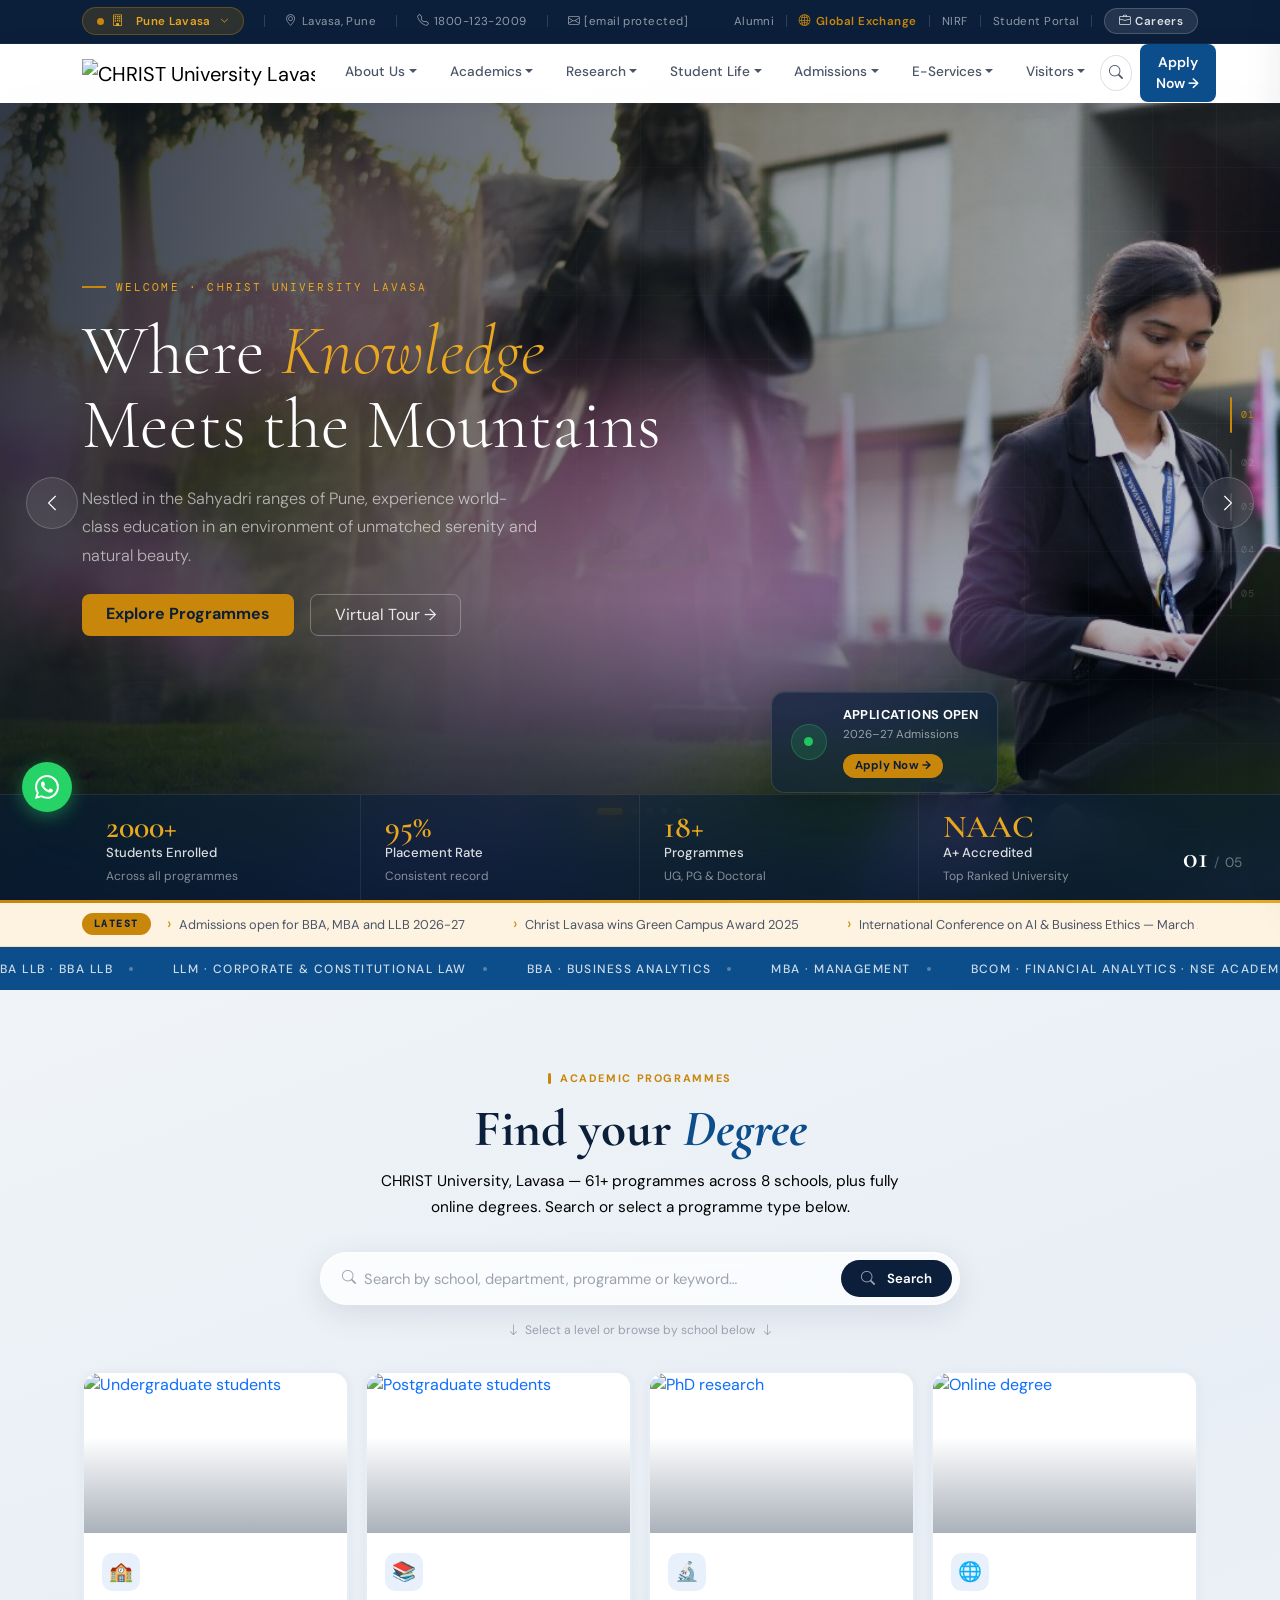
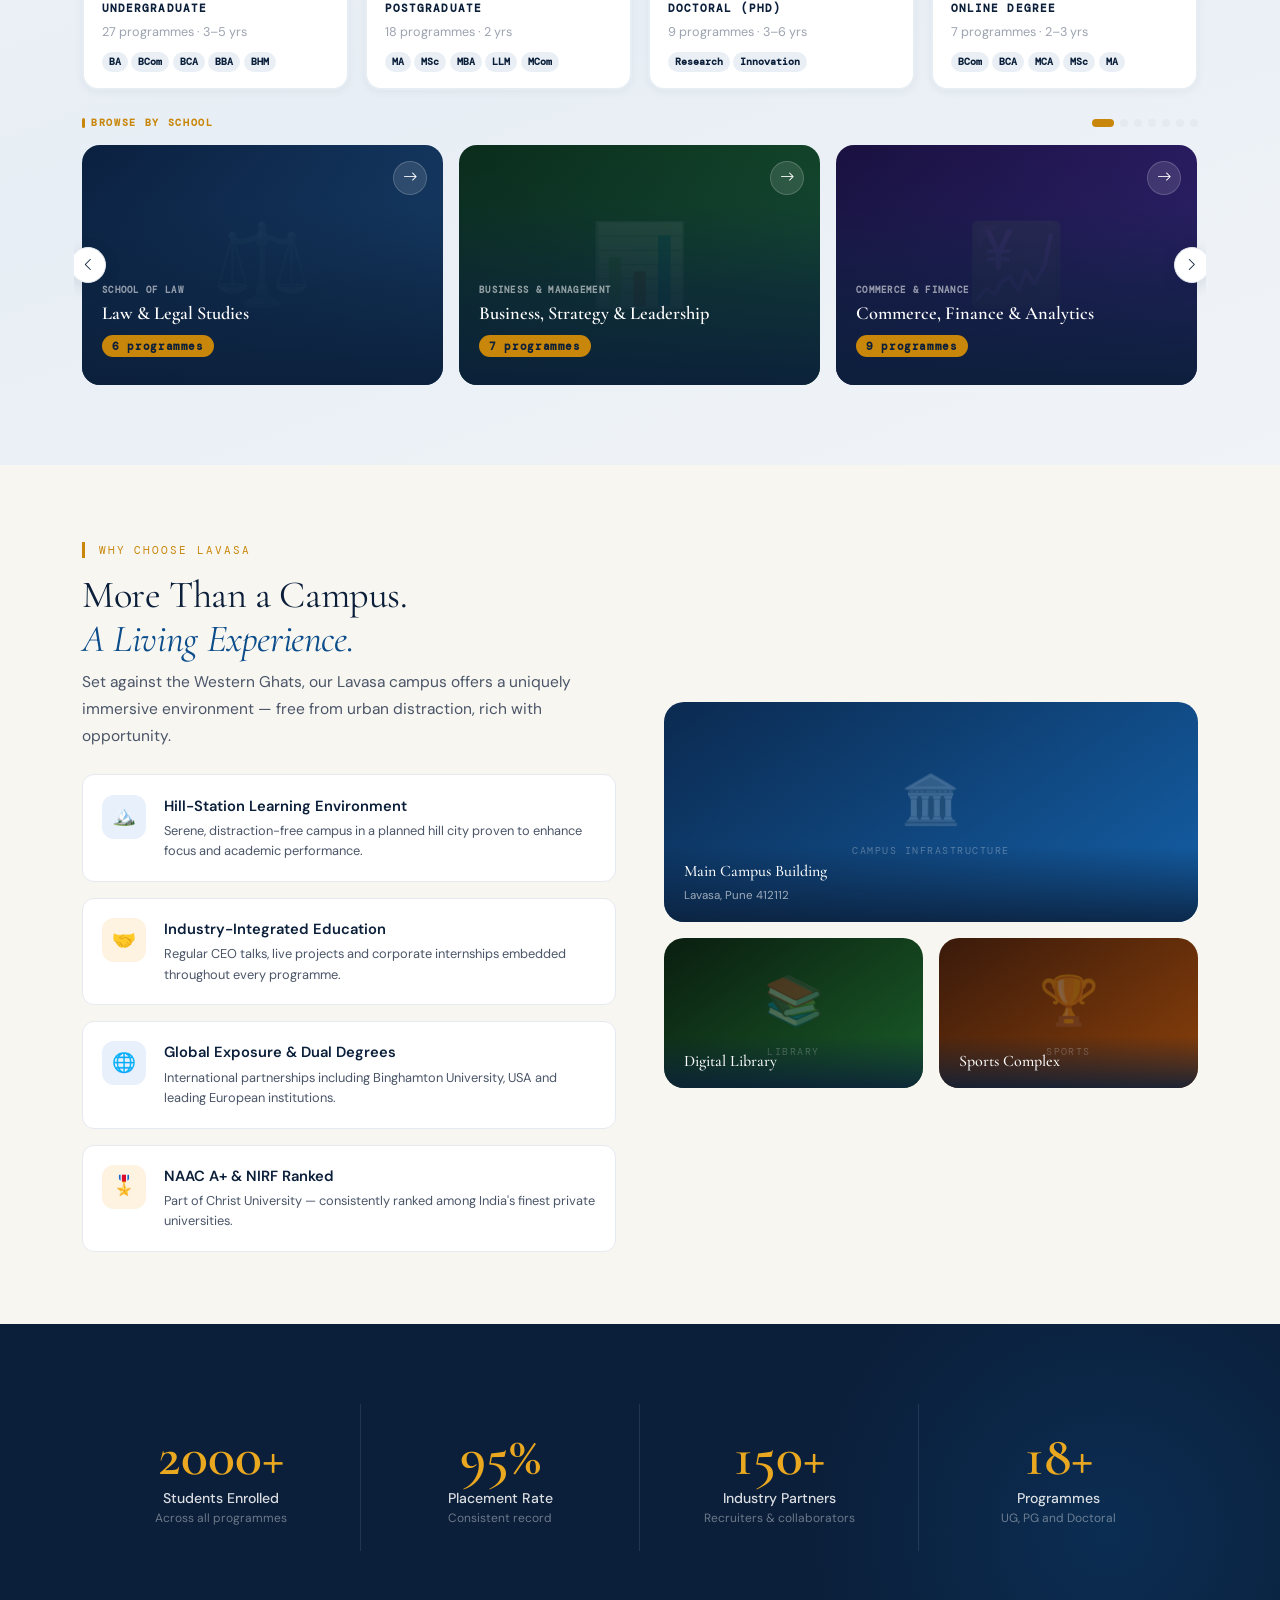
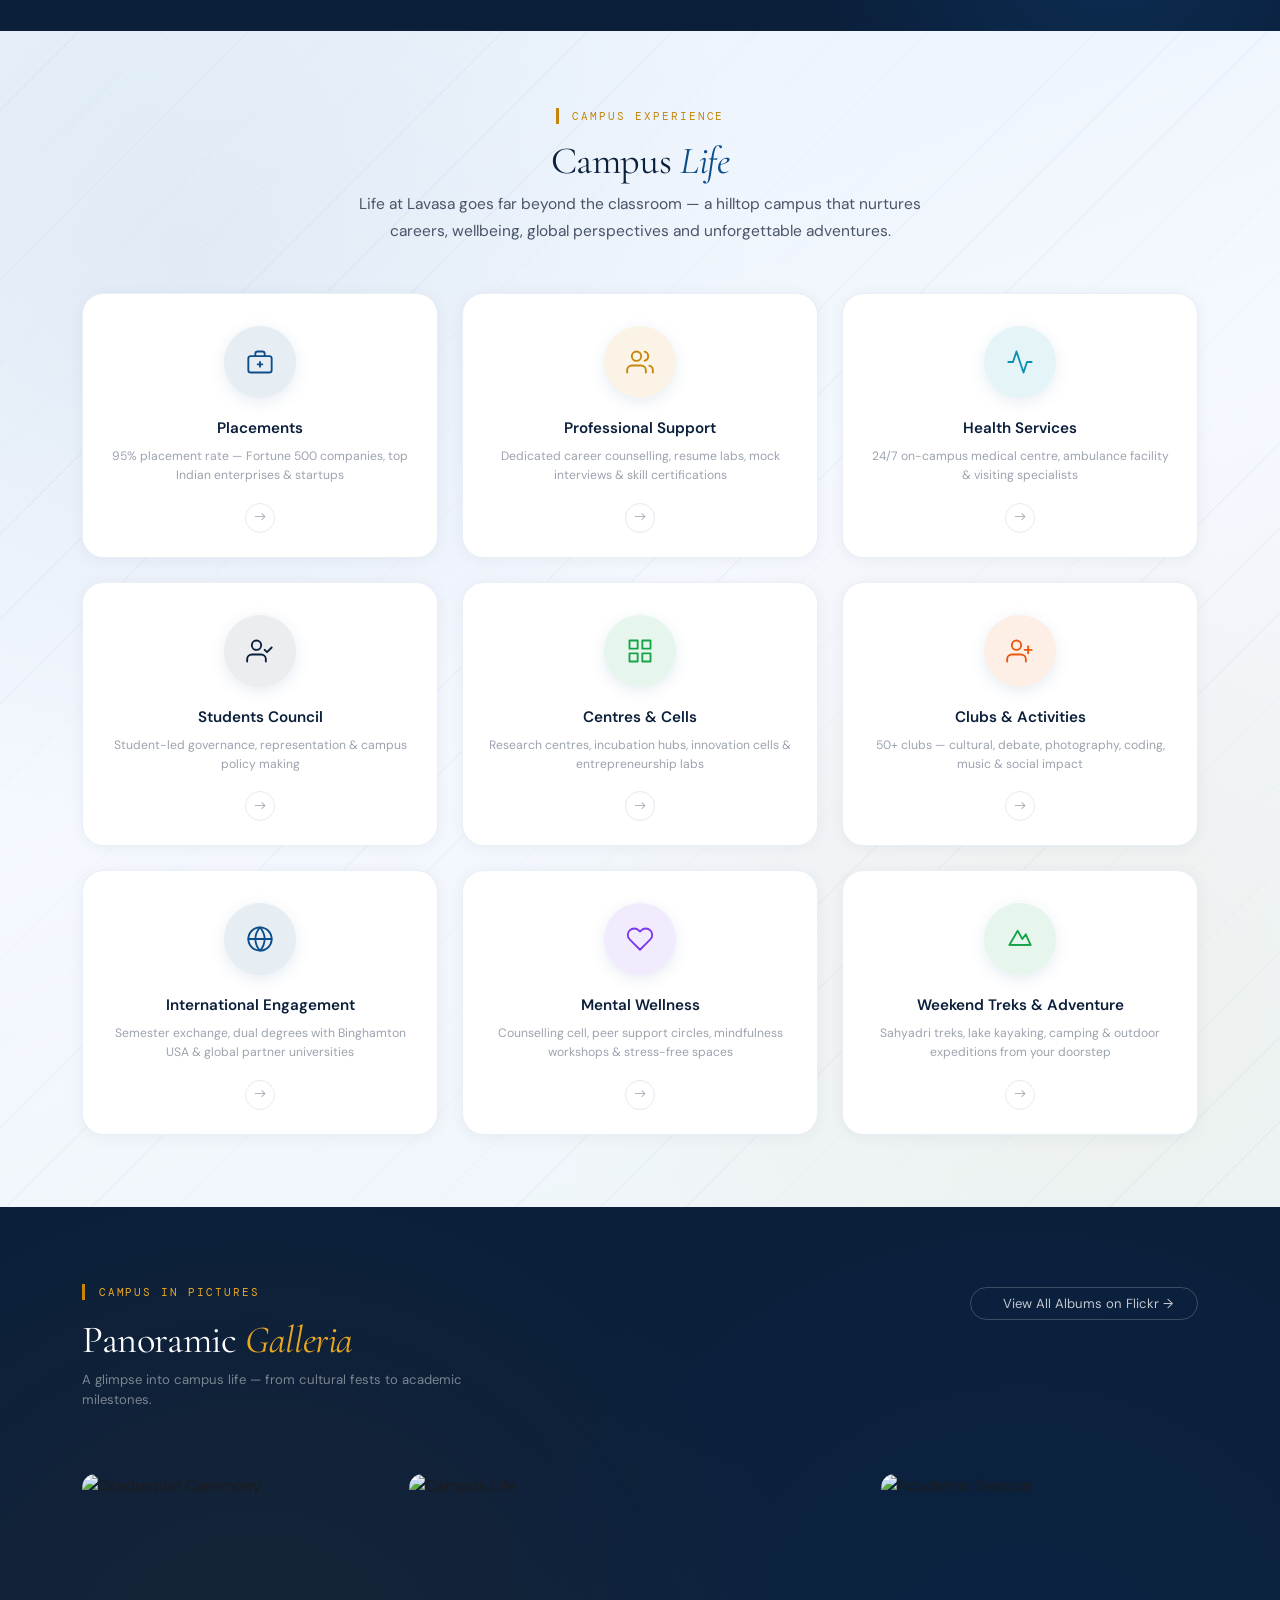
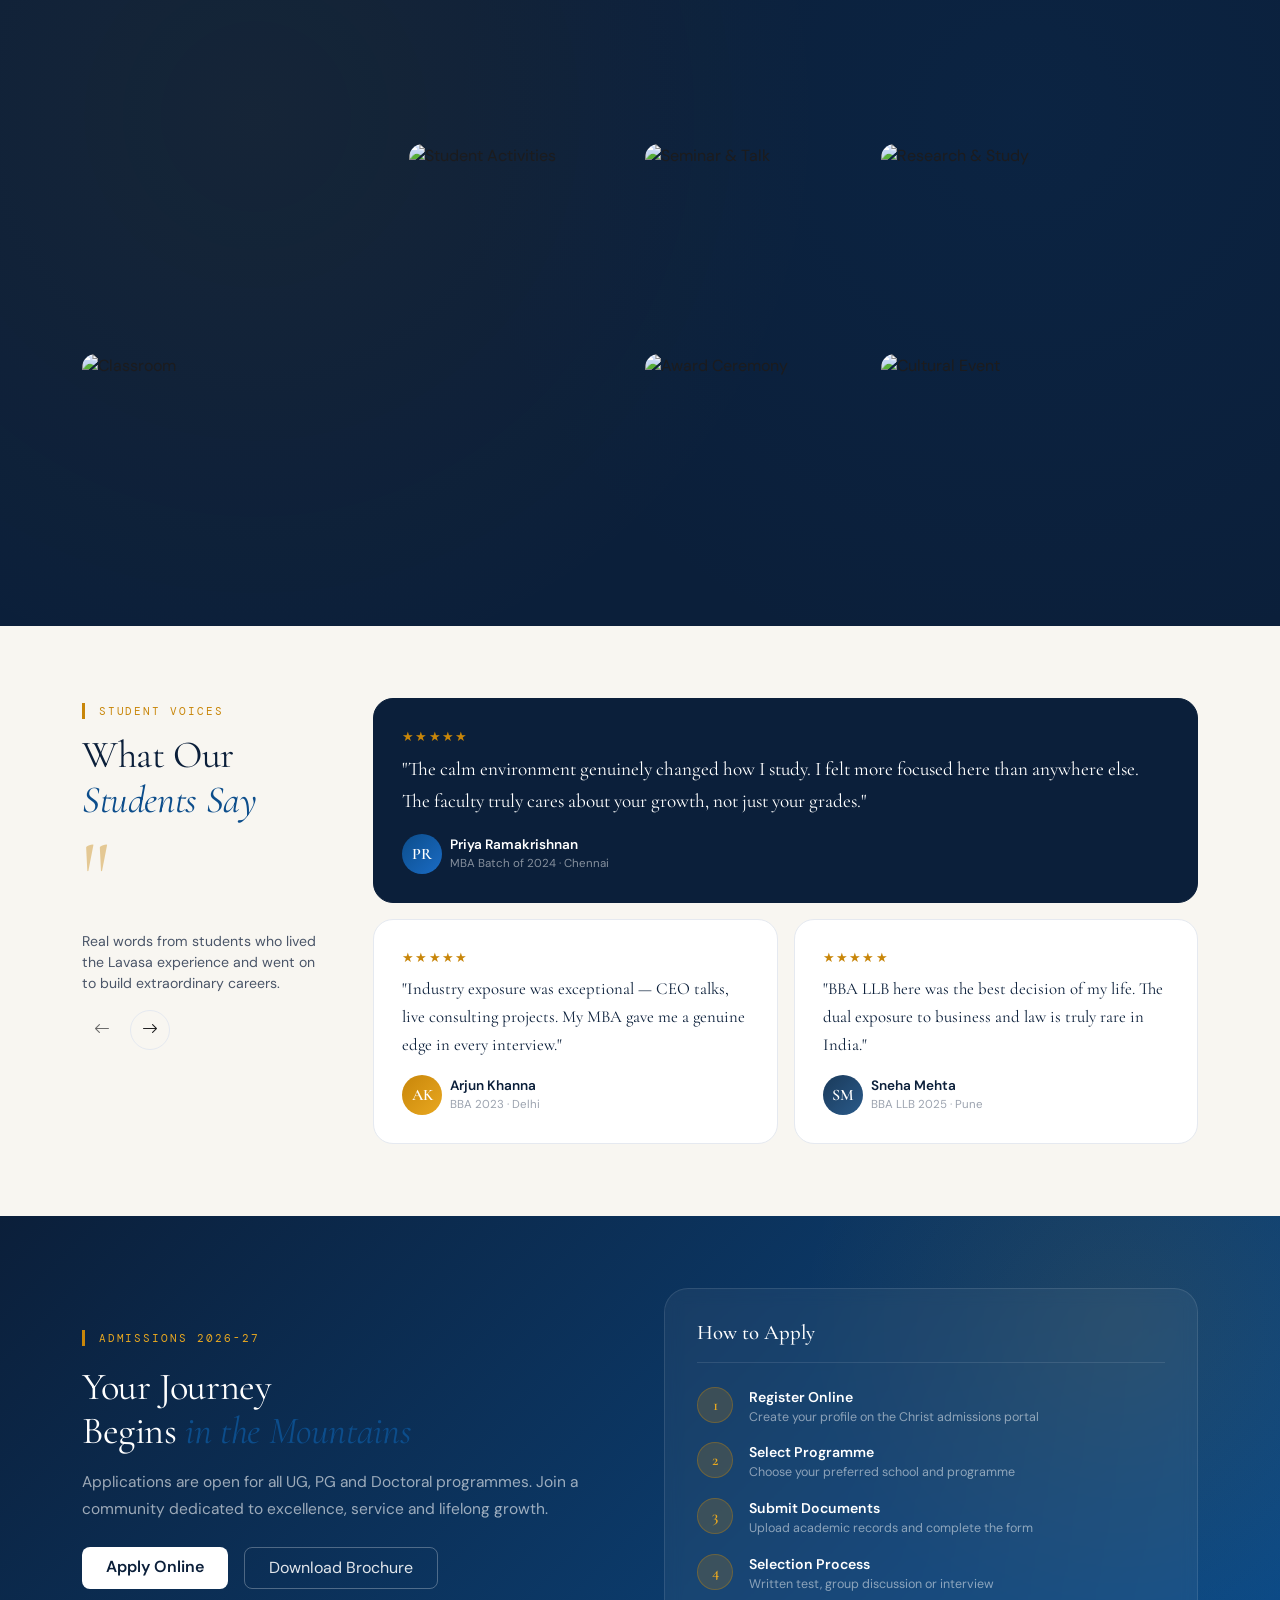
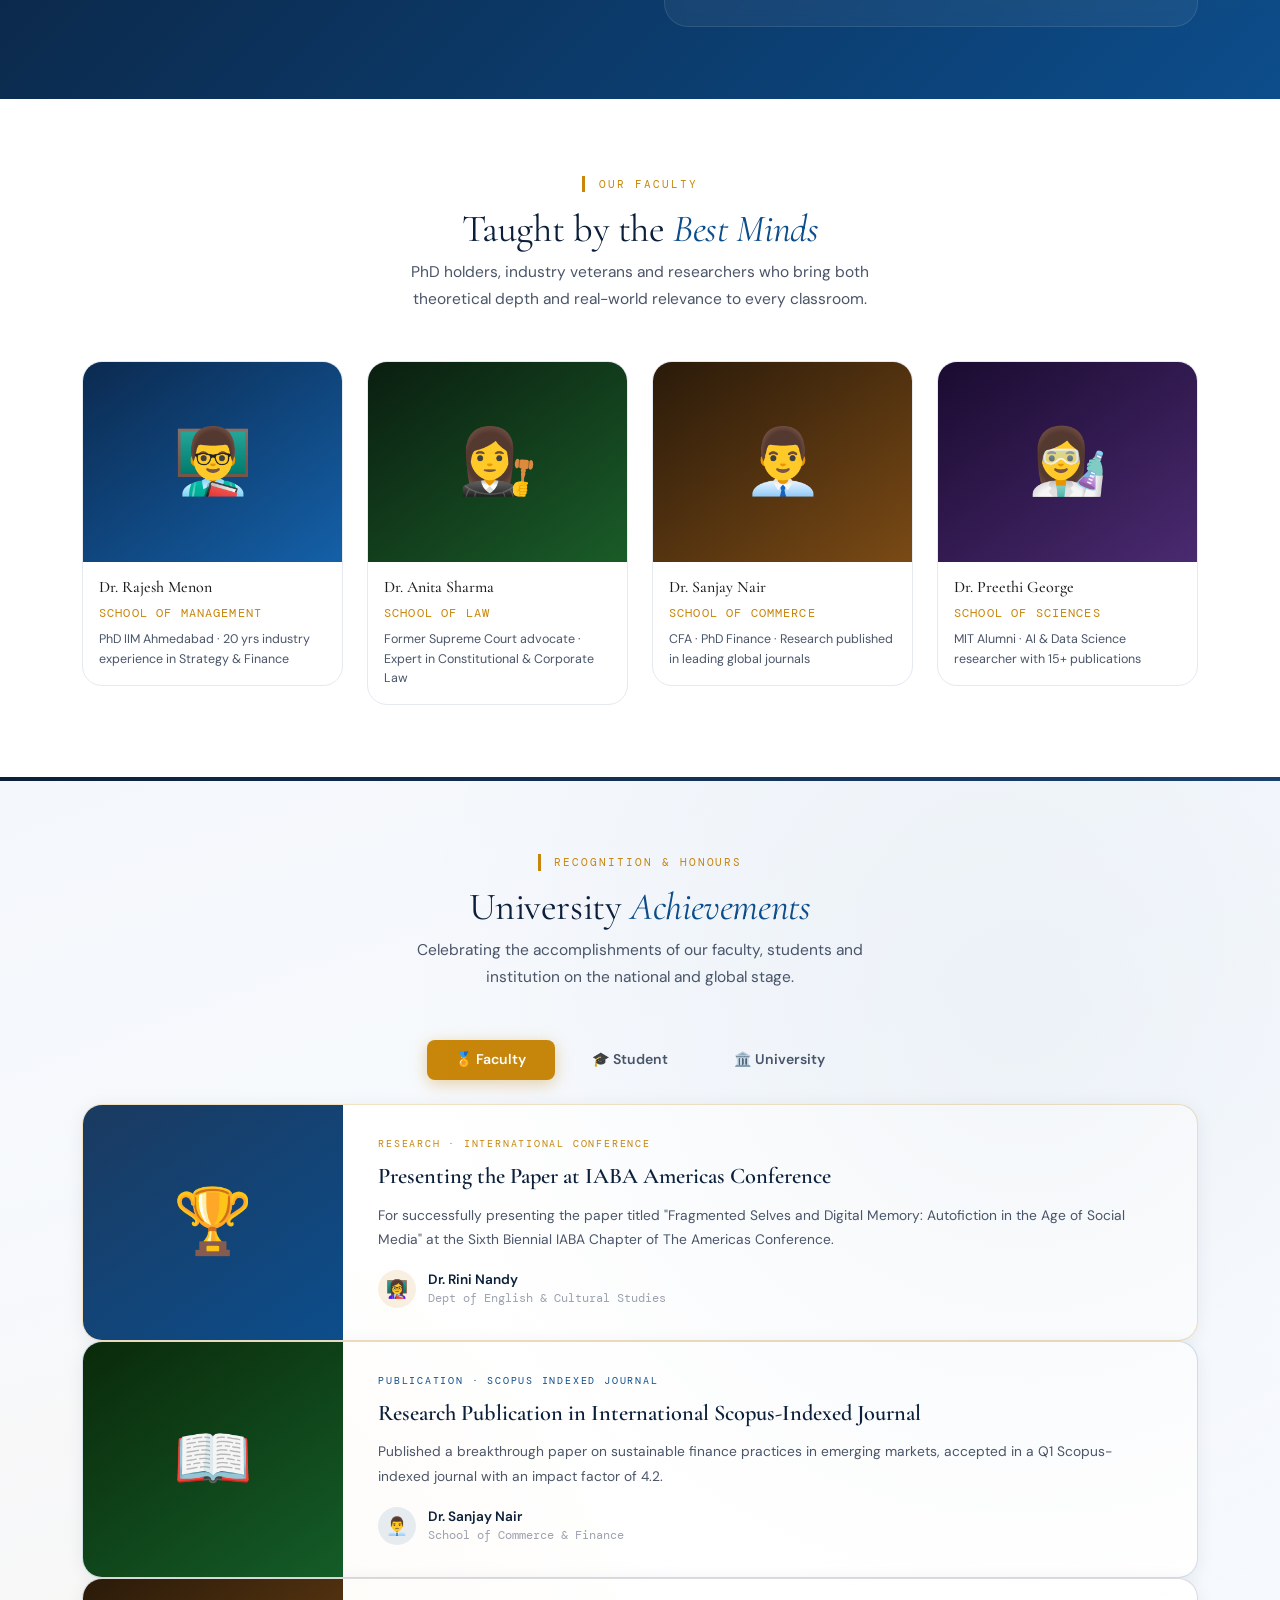
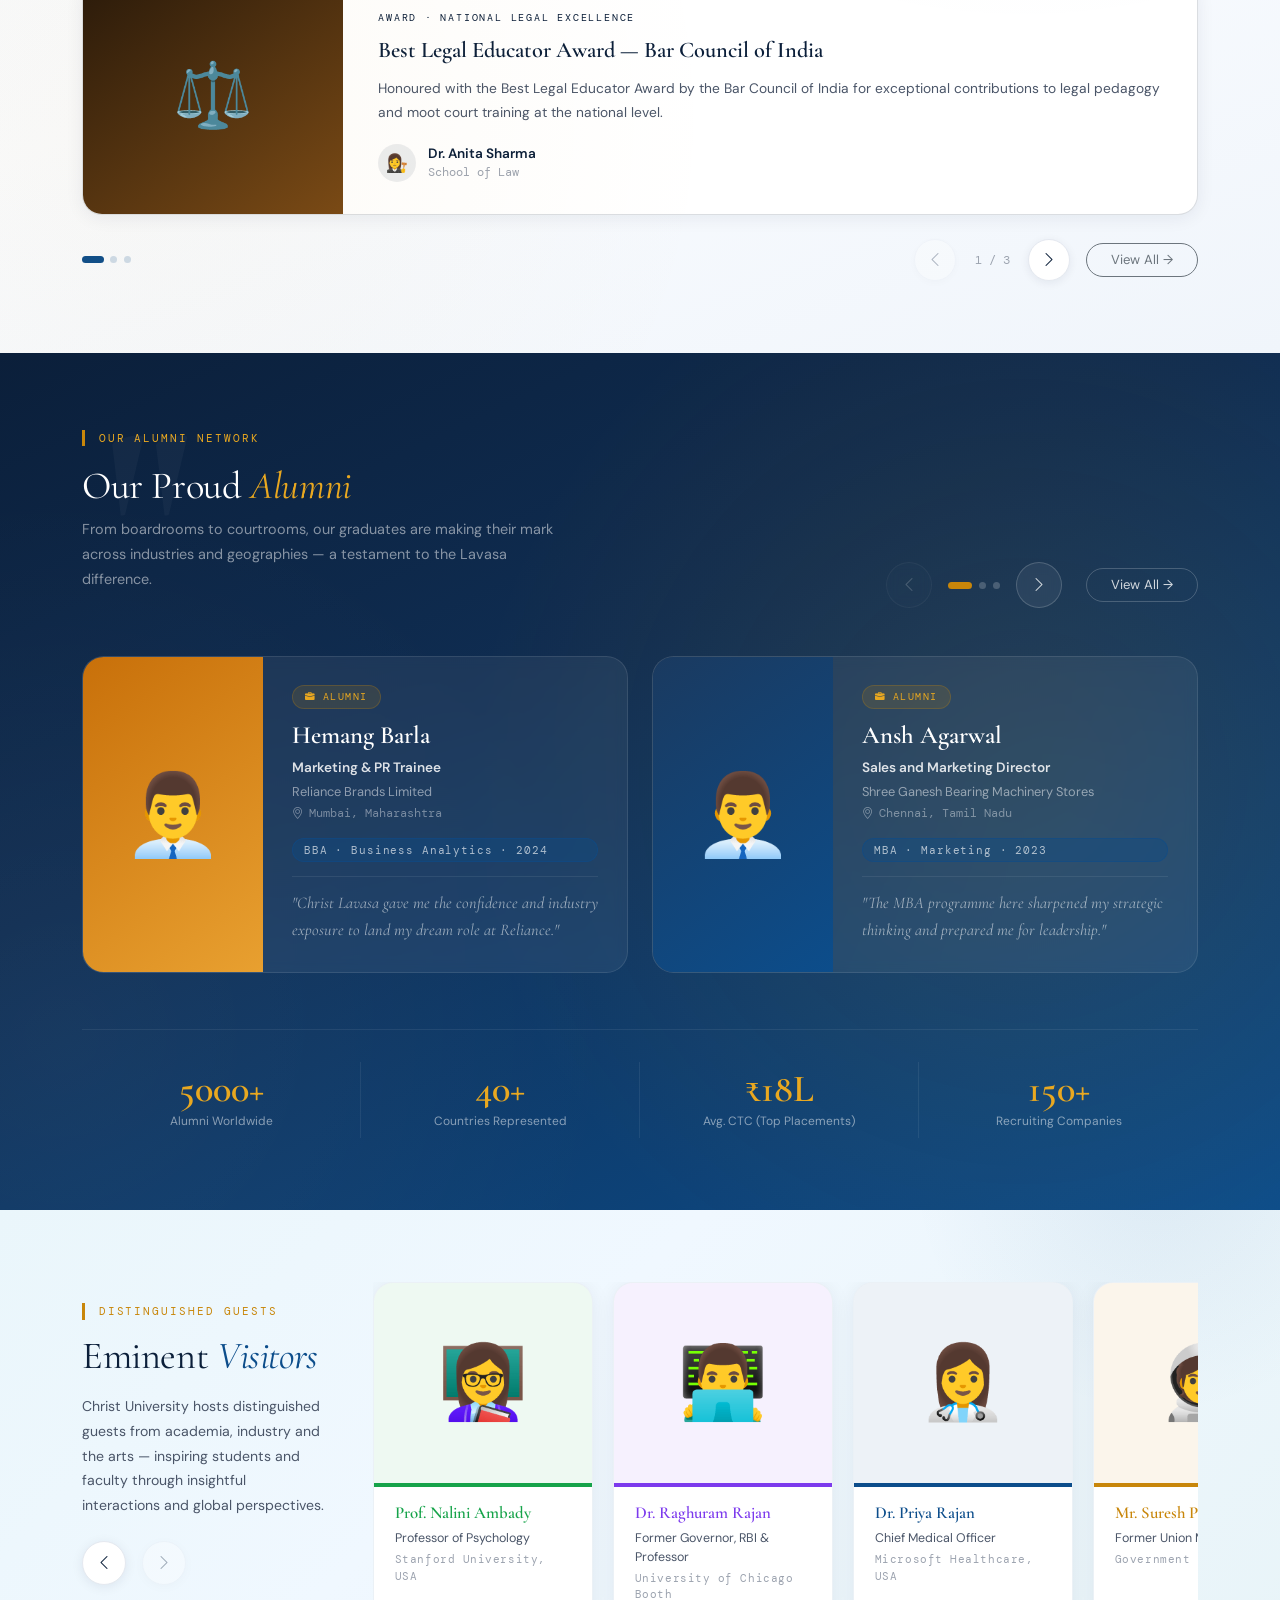
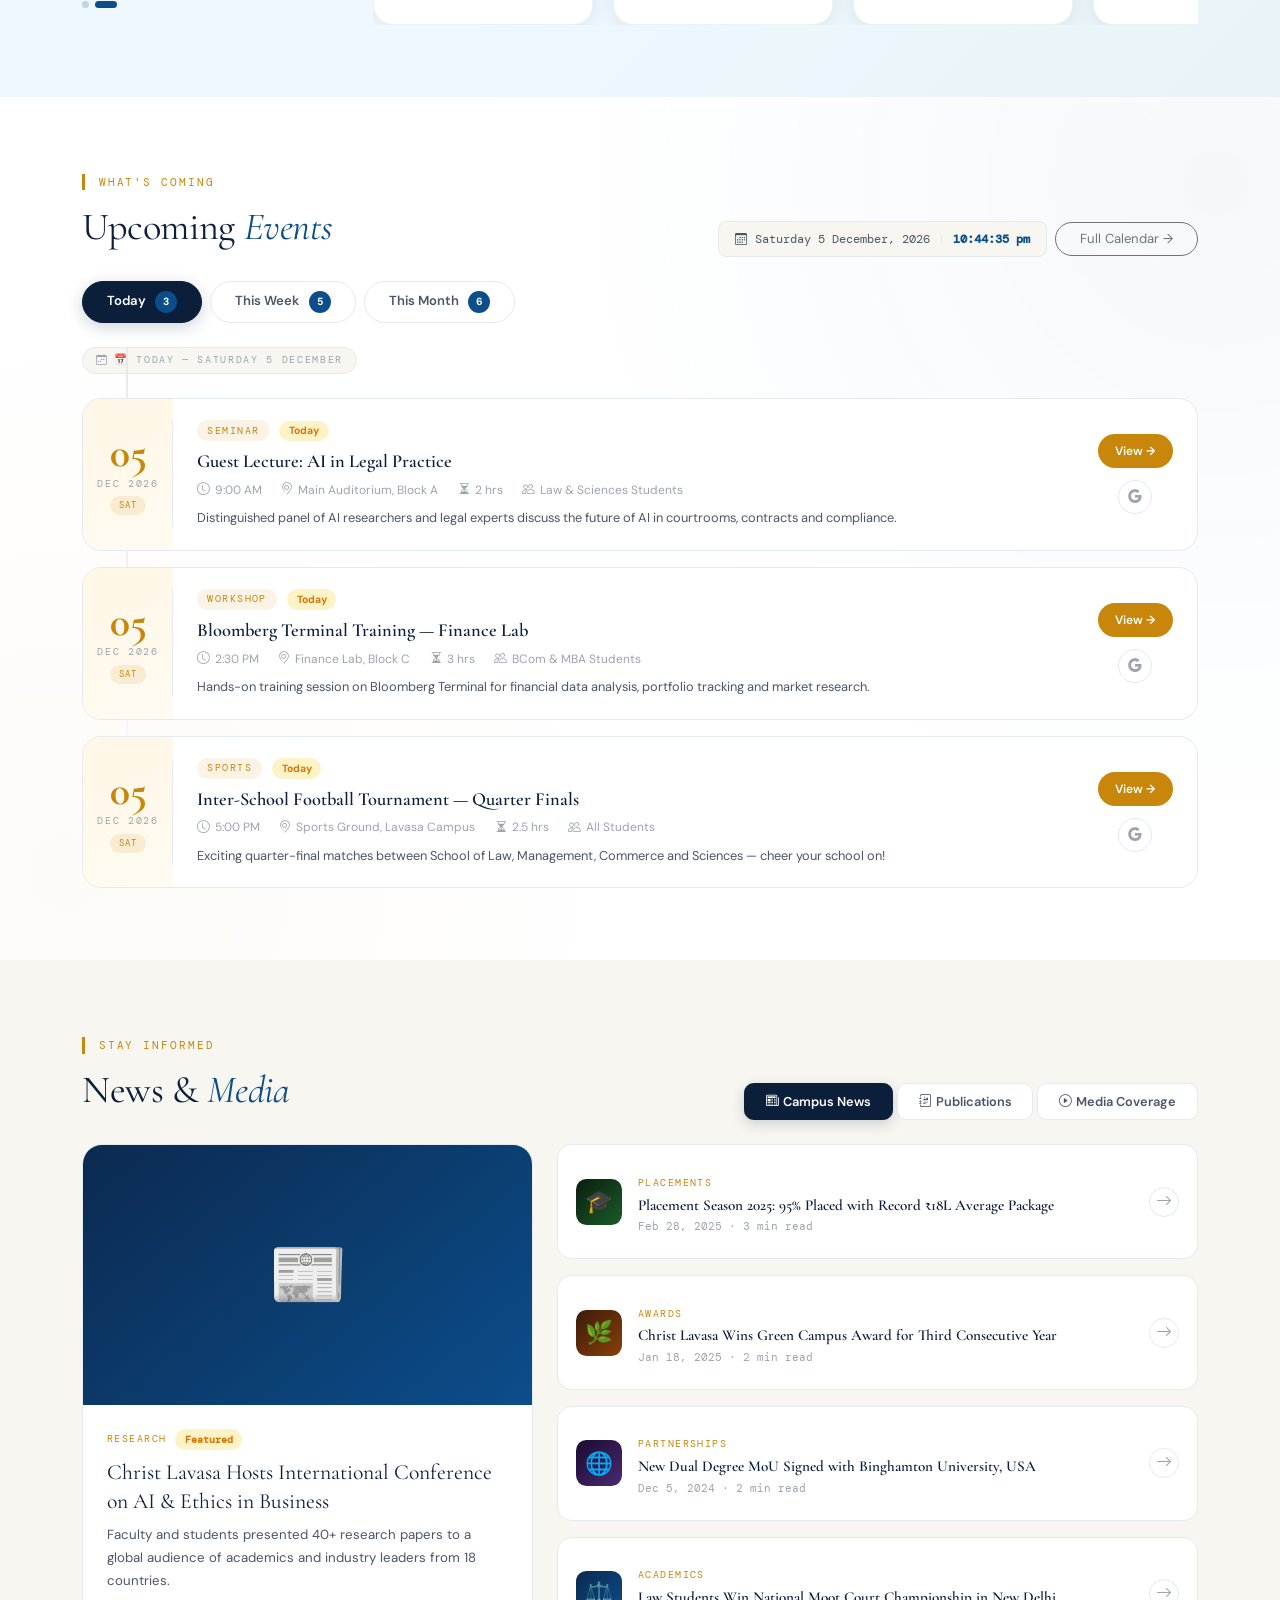
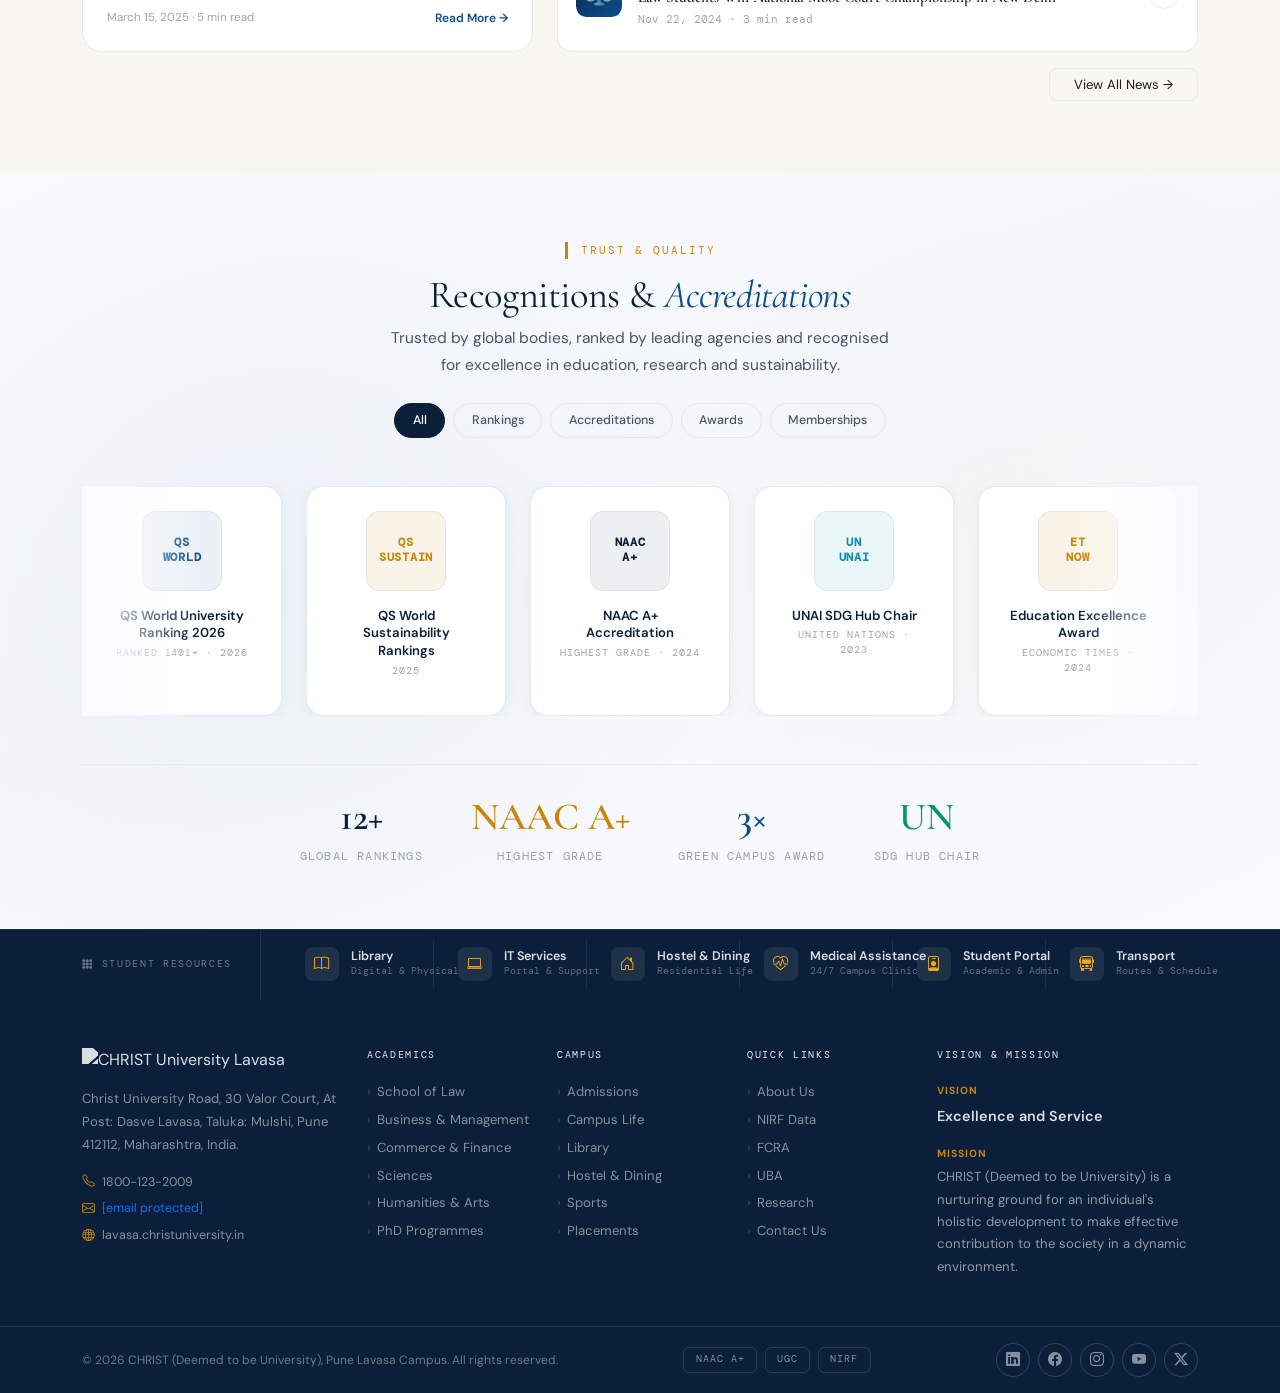
==== commit 89633d4d: "Merge a1a7a0469223168cae7b793a42dbe6d997d037a8 into 25a16ebab0c2ee48bb1b270f69370714d7d24d8f" ====
--- a/index.html
+++ b/index.html
@@ -31,6 +31,10 @@
   window.va = window.va || function () { (window.vaq = window.vaq || []).push(arguments); };
 </script>
 <script defer src="/_vercel/insights/script.js"></script>
+<script>
+  window.si = window.si || function () { (window.siq = window.siq || []).push(arguments); };
+</script>
+<script defer src="/_vercel/speed-insights/script.js"></script>
 </head>
 <style>
 :root{--cu-navy:#0B1F3A;--cu-blue:#0C4D8B;--cu-blue-lt:#1A6BC4;--cu-blue-pale:#E8F0FB;--cu-gold:#C8860A;--cu-gold-lt:#E9A820;--cu-gold-pale:#FDF3E0;--cu-cream:#F8F6F1;--cu-text:#1C1C1E;--cu-text-2:#4A5568;--cu-text-3:#9CA3AF;--cu-border:#E5E9F0;--shadow-sm:0 2px 12px rgba(11,31,58,.07);--shadow:0 6px 32px rgba(11,31,58,.10);--shadow-lg:0 20px 60px rgba(11,31,58,.14);}
